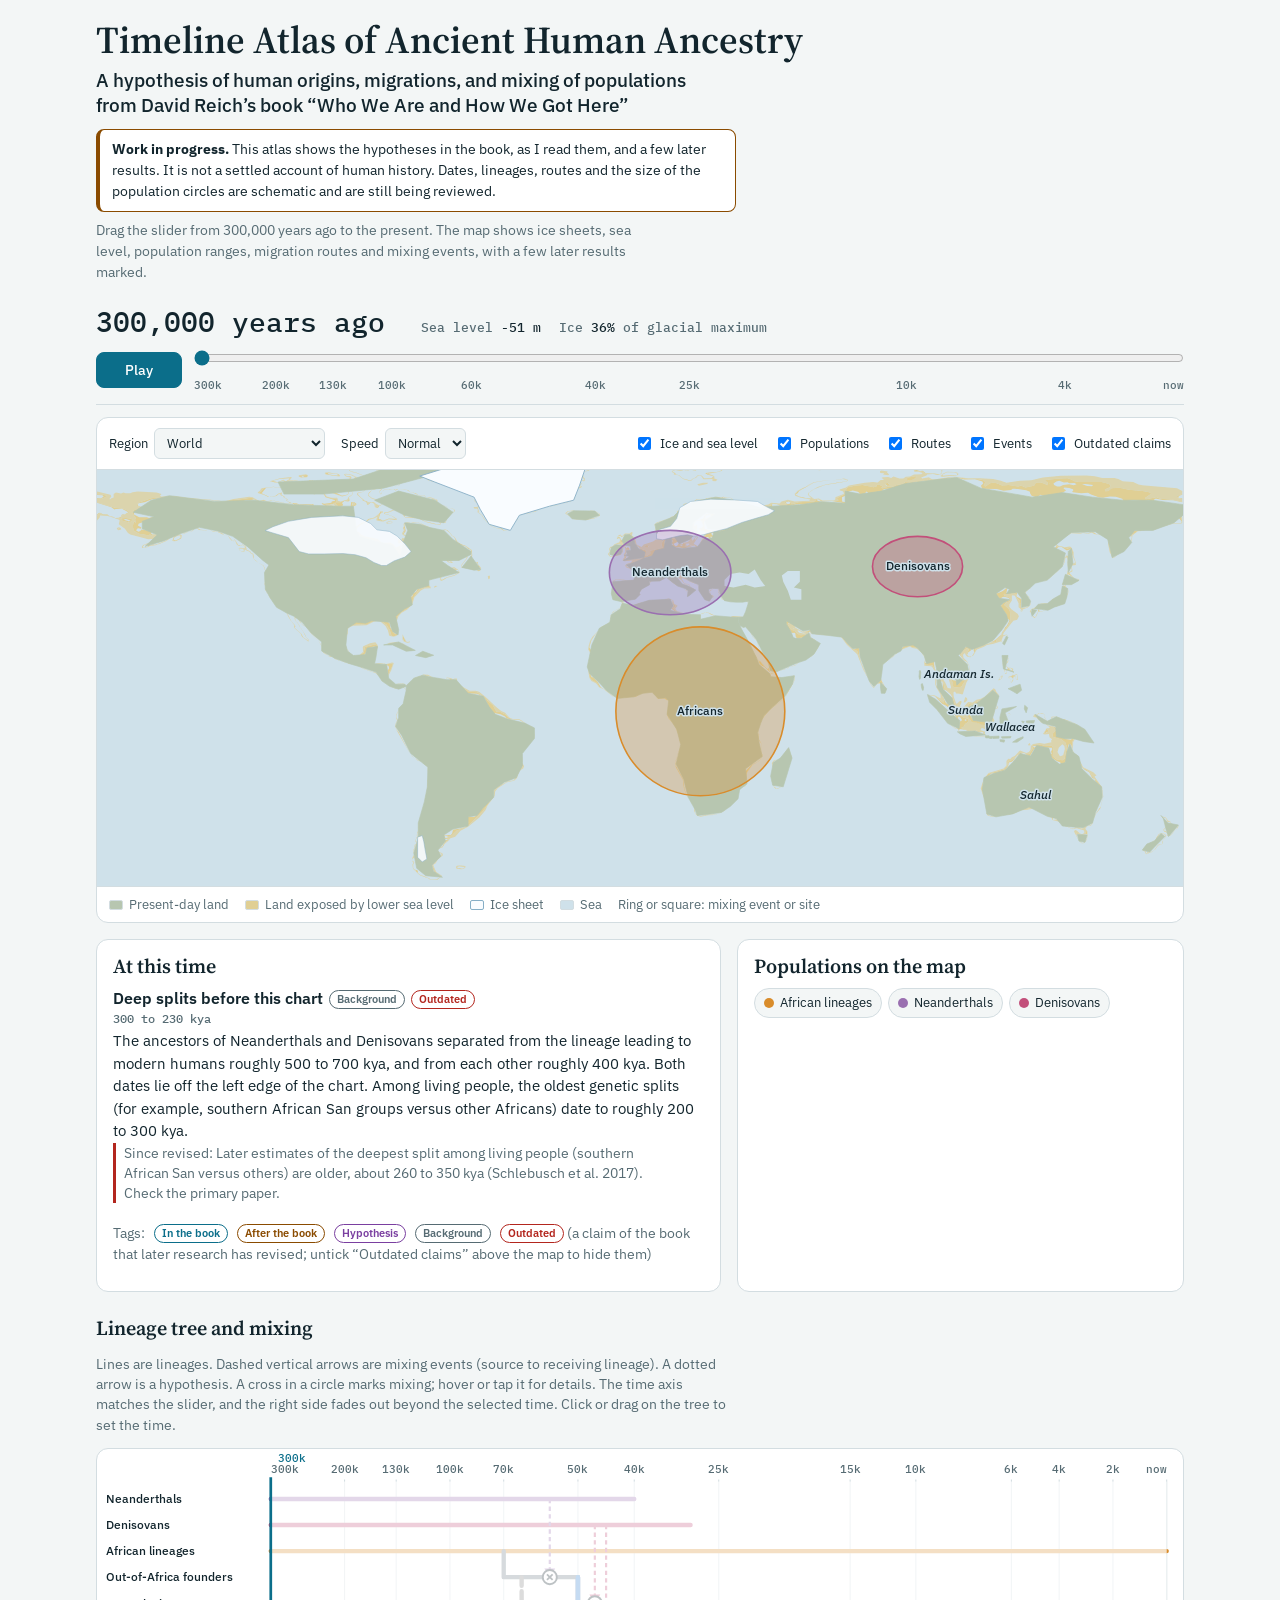
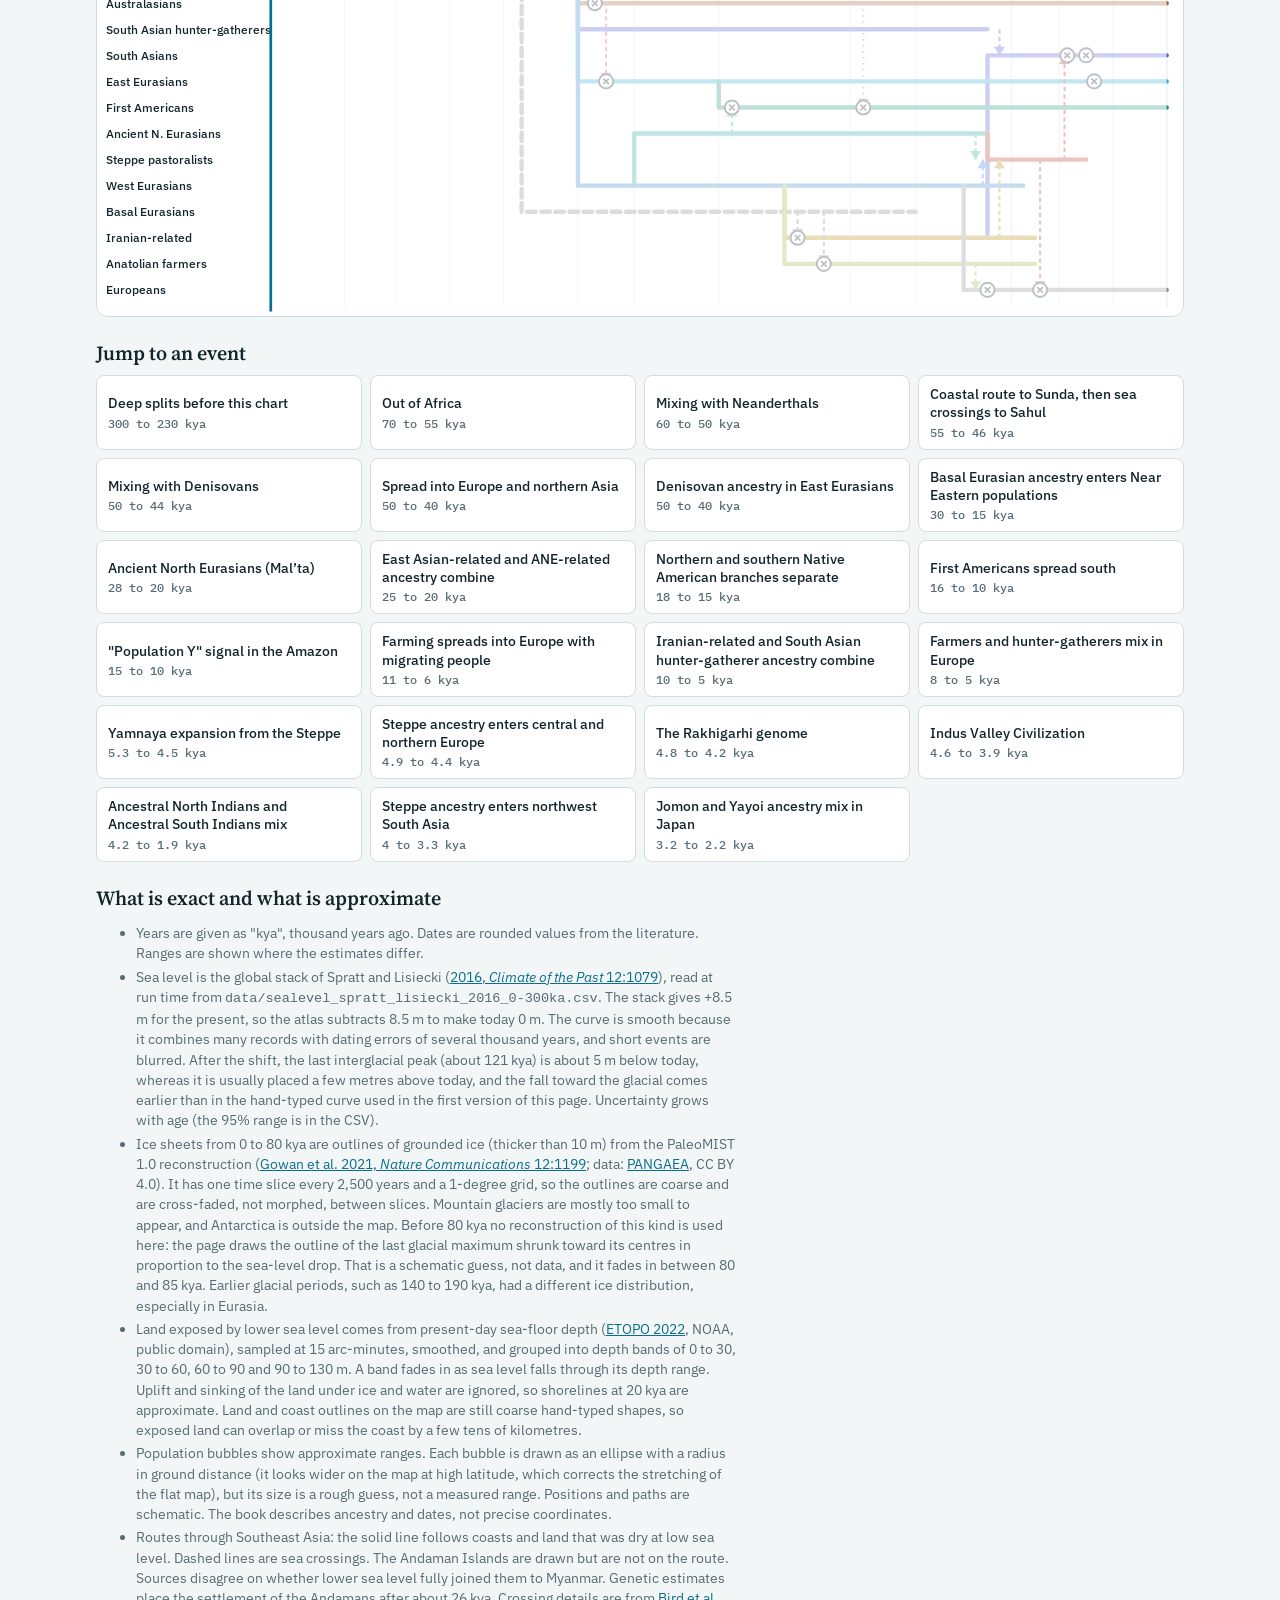
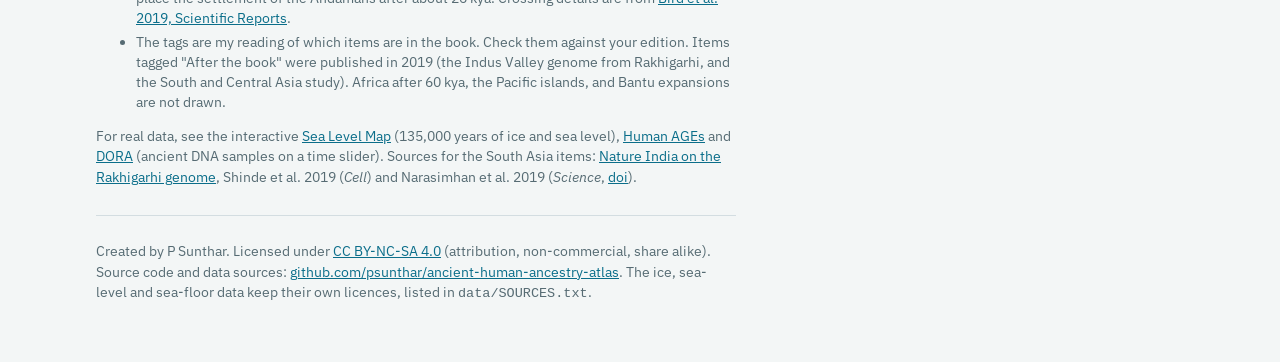
==== atlas-standalone.html @ 2d18efc3 "Add atlas-standalone.html and tools/build_standalone.py; show a notice when index.html is opened fro" ====
<!DOCTYPE html>
<!-- GENERATED FILE: edit the sources and run tools/build_standalone.py. Standalone copy of index.html; opens from disk. -->
<html lang="en">
<head>
<meta charset="utf-8">
<meta name="viewport" content="width=device-width, initial-scale=1">
<title>Timeline Atlas of Ancient Human Ancestry</title>
<meta name="description" content="Interactive timeline map of ancient human ancestry from 300,000 years ago to today: migrations, mixing with Neanderthals and Denisovans, ice sheets and sea level, and a lineage tree. Based on the hypotheses in David Reich’s book Who We Are and How We Got Here. Work in progress.">
<meta name="author" content="P Sunthar">
<meta name="robots" content="index, follow">
<link rel="canonical" href="https://psunthar.github.io/ancient-human-ancestry-atlas/">
<meta property="og:type" content="website">
<meta property="og:title" content="Timeline Atlas of Ancient Human Ancestry">
<meta property="og:description" content="Interactive timeline map of ancient human ancestry from 300,000 years ago to today: migrations, mixing with Neanderthals and Denisovans, ice sheets and sea level, and a lineage tree. Based on the hypotheses in David Reich’s book Who We Are and How We Got Here. Work in progress.">
<meta property="og:url" content="https://psunthar.github.io/ancient-human-ancestry-atlas/">
<meta name="twitter:card" content="summary">
<link rel="license" href="https://creativecommons.org/licenses/by-nc-sa/4.0/">
<script type="application/ld+json">
{"@context":"https://schema.org","@type":"WebApplication","name":"Timeline Atlas of Ancient Human Ancestry","url":"https://psunthar.github.io/ancient-human-ancestry-atlas/","description":"Interactive timeline map of ancient human ancestry from 300,000 years ago to today: migrations, mixing with Neanderthals and Denisovans, ice sheets and sea level, and a lineage tree. Based on the hypotheses in David Reich’s book Who We Are and How We Got Here. Work in progress.","applicationCategory":"EducationalApplication","operatingSystem":"Any (web browser)","inLanguage":"en","author":{"@type":"Person","name":"P Sunthar"},"license":"https://creativecommons.org/licenses/by-nc-sa/4.0/","isBasedOn":{"@type":"Book","name":"Who We Are and How We Got Here","author":{"@type":"Person","name":"David Reich"},"datePublished":"2018"},"keywords":"human evolution, ancient DNA, human migration, Neanderthal, Denisovan, population genetics, David Reich, interactive map, timeline, ice age, sea level","creativeWorkStatus":"Work in progress"}
</script>
<link rel="preconnect" href="https://fonts.googleapis.com">
<link rel="preconnect" href="https://fonts.gstatic.com" crossorigin>
<link href="https://fonts.googleapis.com/css2?family=IBM+Plex+Mono:wght@500&family=IBM+Plex+Sans:wght@400;500;600&family=Source+Serif+4:opsz,wght@8..60,600&display=swap" rel="stylesheet">
<style>
/* Layout idea: sticky time control on top, map first, then what is happening, lineage tree, event index. */
:root{
  --bg:#f3f6f6; --panel:#ffffff; --ink:#12252d; --muted:#566b73; --line:#d3dde1;
  --sea:#cfe1ea; --land:#b7c6b0; --shelf:#e0cf94; --ice:#f9fcff; --ice-line:#86aec6;
  --accent:#0b6e8a; --accent-ink:#ffffff; --marker:#12252d; --marker-fill:#ffffff;
  --tag-book:#0b6e8a; --tag-after:#8a4b00; --tag-hyp:#7a3fa0; --tag-ctx:#566b73;
  --display:"Source Serif 4",Georgia,serif; --body:"IBM Plex Sans",system-ui,sans-serif; --mono:"IBM Plex Mono",ui-monospace,monospace;
  color-scheme:light;
}
@media (prefers-color-scheme:dark){
  :root:not([data-theme="light"]){
    --bg:#0f1a1f; --panel:#16252c; --ink:#e3eef2; --muted:#9db3bb; --line:#2a3d46;
    --sea:#14303d; --land:#33503f; --shelf:#7a6c3a; --ice:#e4f0f7; --ice-line:#9cc3d8;
    --accent:#5cc3df; --accent-ink:#0f1a1f; --marker:#e3eef2; --marker-fill:#0f1a1f;
    --tag-book:#5cc3df; --tag-after:#f0b25c; --tag-hyp:#c9a0e8; --tag-ctx:#9db3bb;
    color-scheme:dark;
  }
}
:root[data-theme="dark"]{
  --bg:#0f1a1f; --panel:#16252c; --ink:#e3eef2; --muted:#9db3bb; --line:#2a3d46;
  --sea:#14303d; --land:#33503f; --shelf:#7a6c3a; --ice:#e4f0f7; --ice-line:#9cc3d8;
  --accent:#5cc3df; --accent-ink:#0f1a1f; --marker:#e3eef2; --marker-fill:#0f1a1f;
  --tag-book:#5cc3df; --tag-after:#f0b25c; --tag-hyp:#c9a0e8; --tag-ctx:#9db3bb;
  color-scheme:dark;
}
*{box-sizing:border-box}
html,body{margin:0}
body{background:var(--bg);color:var(--ink);font:400 15px/1.5 var(--body);-webkit-text-size-adjust:100%}
.wrap{max-width:1120px;margin:0 auto;padding:0 16px 48px}
header{padding:20px 0 6px}
h1{font:600 clamp(26px,5vw,38px)/1.1 var(--display);margin:0 0 6px;text-wrap:balance}
header p{margin:0;color:var(--muted);max-width:68ch}
header .sub{font:500 clamp(16px,2.6vw,19px)/1.35 var(--body);color:var(--ink);margin-bottom:8px;max-width:60ch;text-wrap:balance}
header .how{font-size:14px}
h2{font:600 20px/1.2 var(--display);margin:0 0 10px;text-wrap:balance}
.ctl{position:sticky;top:0;z-index:20;background:var(--bg);padding:10px 0 8px;border-bottom:1px solid var(--line);margin-top:8px}
.readout{display:flex;flex-wrap:wrap;align-items:baseline;gap:4px 18px;margin-bottom:6px}
.t-main{font:500 clamp(20px,4.6vw,28px)/1.1 var(--mono);font-variant-numeric:tabular-nums}
.t-sub{color:var(--muted);font-size:13px}
.stat{font:500 13px/1.2 var(--mono);color:var(--muted);font-variant-numeric:tabular-nums}
.stat b{color:var(--ink);font-weight:500}
.sliderrow{display:flex;gap:12px;align-items:center}
button{font:500 14px/1 var(--body);color:var(--ink);background:var(--panel);border:1px solid var(--line);border-radius:8px;padding:10px 14px;cursor:pointer}
button:hover{border-color:var(--accent)}
button:focus-visible,input:focus-visible,select:focus-visible{outline:2px solid var(--accent);outline-offset:2px}
button.primary{background:var(--accent);border-color:var(--accent);color:var(--accent-ink);min-width:86px}
.sliderbox{flex:1;position:relative;padding-bottom:18px}
input[type=range]{width:100%;margin:0;accent-color:var(--accent);height:28px}
.ticks{position:absolute;left:0;right:0;bottom:0;height:16px;font:500 10.5px/1 var(--mono);color:var(--muted)}
.ticks span{position:absolute;transform:translateX(-50%);white-space:nowrap}
.ticks span:first-child{transform:none}
@media (max-width:600px){.ticks span.opt{display:none}.stat{font-size:12px}.t-sub{font-size:12px}}
.ticks span:last-child{transform:translateX(-100%)}
.mapcard{margin-top:12px;background:var(--panel);border:1px solid var(--line);border-radius:12px;overflow:hidden;container-type:inline-size}
.maptools{display:flex;flex-wrap:wrap;gap:8px 16px;align-items:center;padding:10px 12px;border-bottom:1px solid var(--line);font-size:13px}
.maptools label{display:inline-flex;align-items:center;gap:6px;cursor:pointer}
.maptools select{font:inherit;color:var(--ink);background:var(--bg);border:1px solid var(--line);border-radius:6px;padding:5px 8px}
.maptools .sp{flex:1}
svg.map{display:block;width:100%;height:auto;background:var(--sea)}
.legend{display:flex;flex-wrap:wrap;gap:6px 16px;padding:8px 12px;border-top:1px solid var(--line);font-size:12.5px;color:var(--muted)}
.legend i{display:inline-block;width:14px;height:10px;border-radius:2px;margin-right:6px;vertical-align:-1px;border:1px solid var(--line)}
.lbl{font:500 var(--fs,11px) var(--body);fill:var(--ink);paint-order:stroke;stroke:var(--sea);stroke-width:var(--sw,3px);stroke-linejoin:round;pointer-events:none}
.elbl{font:600 10.5px var(--body);fill:var(--marker);paint-order:stroke;stroke:var(--sea);stroke-width:3px;stroke-linejoin:round;pointer-events:none}
@container (max-width:620px){.lbl,.elbl{display:none}}
.pulse{transform-box:fill-box;transform-origin:center;animation:pulse 1.8s ease-out infinite}
@keyframes pulse{0%{transform:scale(.6);opacity:.9}100%{transform:scale(2.6);opacity:0}}
@media (prefers-reduced-motion:reduce){.pulse{animation:none;opacity:.5}}
.grid{display:grid;grid-template-columns:1.4fr 1fr;gap:16px;margin-top:16px}
@media (max-width:820px){.grid{grid-template-columns:1fr}}
.card{background:var(--panel);border:1px solid var(--line);border-radius:12px;padding:14px 16px}
.ev{padding:10px 0;border-top:1px solid var(--line)}
.ev:first-child{border-top:0;padding-top:0}
.ev h3{font:600 15.5px/1.3 var(--body);margin:0 0 2px}
.ev .when{font:500 12px var(--mono);color:var(--muted);margin-bottom:4px}
.ev p{margin:0;max-width:70ch}
.pill{display:inline-block;font:600 11px/1 var(--body);padding:3px 7px;border-radius:99px;border:1px solid currentColor;margin-left:6px;vertical-align:1px;white-space:nowrap}
.pill.book{color:var(--tag-book)}.pill.after{color:var(--tag-after)}.pill.hyp{color:var(--tag-hyp)}.pill.ctx{color:var(--tag-ctx)}
.empty{color:var(--muted);margin:0}
.chips{display:flex;flex-wrap:wrap;gap:6px}
.chip{display:inline-flex;align-items:center;gap:6px;font-size:13px;padding:4px 9px;border:1px solid var(--line);border-radius:99px;background:var(--bg)}
.chip i{width:10px;height:10px;border-radius:50%;display:inline-block}
.treewrap{overflow-x:auto;border:1px solid var(--line);border-radius:12px;background:var(--panel)}
svg.tree{display:block;min-width:860px;width:100%;height:auto;touch-action:pan-y;cursor:crosshair}
.tl{font:500 11.5px var(--body);fill:var(--ink)}
.ta{font:500 10.5px var(--mono);fill:var(--muted)}
.jump{display:grid;grid-template-columns:repeat(auto-fill,minmax(250px,1fr));gap:8px}
.jump button{text-align:left;display:block;line-height:1.3;padding:9px 11px}
.jump small{display:block;color:var(--muted);font:500 11.5px var(--mono);margin-top:3px}
.note{color:var(--muted);font-size:13.5px;max-width:80ch}
.note li{margin:3px 0}
a{color:var(--accent)}
section{margin-top:24px}
.wip{margin:10px 0 8px;padding:9px 12px;border:1px solid var(--tag-after);border-left-width:4px;border-radius:8px;background:var(--panel);color:var(--ink);font-size:14px;max-width:80ch}
.pill.old{color:#b3261e}
@media (prefers-color-scheme:dark){:root:not([data-theme="light"]) .pill.old{color:#ff8a80}}
:root[data-theme="dark"] .pill.old{color:#ff8a80}
.oldnote{margin:4px 0 0;font-size:13.5px;color:var(--muted);border-left:3px solid #b3261e;padding-left:8px}
[hidden]{display:none!important}
</style>
</head>
<body>
<div class="wrap">
<header>
  <h1>Timeline Atlas of Ancient Human Ancestry</h1>
  <p class="sub">A hypothesis of human origins, migrations, and mixing of populations from David Reich’s book “Who We Are and How We Got Here”</p>
  <p class="wip" role="note"><strong>Work in progress.</strong> This atlas shows the hypotheses in the book, as I read them, and a few later results. It is not a settled account of human history. Dates, lineages, routes and the size of the population circles are schematic and are still being reviewed.</p>
  <p class="how">Drag the slider from 300,000 years ago to the present. The map shows ice sheets, sea level, population ranges, migration routes and mixing events, with a few later results marked.</p>
</header>

<div class="ctl">
  <div class="readout">
    <span class="t-main" id="tMain">300,000 years ago</span>
    <span class="t-sub" id="tSub"></span>
    <span class="stat">Sea level <b id="sSea">0 m</b></span>
    <span class="stat">Ice <b id="sIce">0%</b> of glacial maximum</span>
  </div>
  <div class="sliderrow">
    <button class="primary" id="play" type="button">Play</button>
    <div class="sliderbox">
      <input type="range" id="slider" min="0" max="1000" step="1" value="0" aria-label="Time, from 300,000 years ago to present">
      <div class="ticks" id="ticks" aria-hidden="true"></div>
    </div>
  </div>
</div>

<div class="mapcard">
  <div class="maptools">
    <label>Region
      <select id="region">
        <option value="world">World</option>
        <option value="old">Africa and Eurasia</option>
        <option value="india-aus">India to Australia</option>
        <option value="sasia">South Asia and Iran</option>
        <option value="eurasia-e">East Asia and Australia</option>
        <option value="amer">Americas</option>
      </select>
    </label>
    <label>Speed
      <select id="speed"><option value="0.5">Slow</option><option value="1" selected>Normal</option><option value="2">Fast</option></select>
    </label>
    <span class="sp"></span>
    <label><input type="checkbox" id="lIce" checked> Ice and sea level</label>
    <label><input type="checkbox" id="lPop" checked> Populations</label>
    <label><input type="checkbox" id="lRoute" checked> Routes</label>
    <label><input type="checkbox" id="lMix" checked> Events</label>
    <label title="Claims of the book that later research has revised"><input type="checkbox" id="lOld" checked> Outdated claims</label>
  </div>
  <svg class="map" id="map" viewBox="0 0 1000 383" role="img" aria-label="World map with ice sheets, exposed land, population ranges and migration routes at the selected time"></svg>
  <div class="legend">
    <span><i style="background:var(--land)"></i>Present-day land</span>
    <span><i style="background:var(--shelf)"></i>Land exposed by lower sea level</span>
    <span><i style="background:var(--ice);border-color:var(--ice-line)"></i>Ice sheet</span>
    <span><i style="background:var(--sea)"></i>Sea</span>
    <span>Ring or square: mixing event or site</span>
  </div>
</div>

<div class="grid">
  <div class="card">
    <h2>At this time</h2>
    <div id="events"></div>
    <p class="note" style="margin-top:10px">Tags: <span class="pill book">In the book</span> <span class="pill after">After the book</span> <span class="pill hyp">Hypothesis</span> <span class="pill ctx">Background</span> <span class="pill old">Outdated</span> (a claim of the book that later research has revised; untick “Outdated claims” above the map to hide them)</p>
  </div>
  <div class="card">
    <h2>Populations on the map</h2>
    <div class="chips" id="chips"></div>
  </div>
</div>

<section>
  <h2>Lineage tree and mixing</h2>
  <p class="note">Lines are lineages. Dashed vertical arrows are mixing events (source to receiving lineage). A dotted arrow is a hypothesis. A cross in a circle marks mixing; hover or tap it for details. The time axis matches the slider, and the right side fades out beyond the selected time. Click or drag on the tree to set the time.</p>
  <div class="treewrap"><svg class="tree" id="tree" viewBox="0 0 1000 430" role="img" aria-label="Lineage tree with mixing events"></svg></div>
</section>

<section>
  <h2>Jump to an event</h2>
  <div class="jump" id="jump"></div>
</section>

<section>
  <h2>What is exact and what is approximate</h2>
  <ul class="note">
    <li>Years are given as "kya", thousand years ago. Dates are rounded values from the literature. Ranges are shown where the estimates differ.</li>
    <li>Sea level is the global stack of Spratt and Lisiecki (<a href="https://doi.org/10.5194/cp-12-1079-2016" target="_blank" rel="noopener noreferrer">2016, <em>Climate of the Past</em> 12:1079</a>), read at run time from <code>data/sealevel_spratt_lisiecki_2016_0-300ka.csv</code>. The stack gives +8.5 m for the present, so the atlas subtracts 8.5 m to make today 0 m. The curve is smooth because it combines many records with dating errors of several thousand years, and short events are blurred. After the shift, the last interglacial peak (about 121 kya) is about 5 m below today, whereas it is usually placed a few metres above today, and the fall toward the glacial comes earlier than in the hand-typed curve used in the first version of this page. Uncertainty grows with age (the 95% range is in the CSV).</li>
    <li>Ice sheets from 0 to 80 kya are outlines of grounded ice (thicker than 10 m) from the PaleoMIST 1.0 reconstruction (<a href="https://doi.org/10.1038/s41467-021-21469-w" target="_blank" rel="noopener noreferrer">Gowan et al. 2021, <em>Nature Communications</em> 12:1199</a>; data: <a href="https://doi.org/10.1594/PANGAEA.905800" target="_blank" rel="noopener noreferrer">PANGAEA</a>, CC BY 4.0). It has one time slice every 2,500 years and a 1-degree grid, so the outlines are coarse and are cross-faded, not morphed, between slices. Mountain glaciers are mostly too small to appear, and Antarctica is outside the map. Before 80 kya no reconstruction of this kind is used here: the page draws the outline of the last glacial maximum shrunk toward its centres in proportion to the sea-level drop. That is a schematic guess, not data, and it fades in between 80 and 85 kya. Earlier glacial periods, such as 140 to 190 kya, had a different ice distribution, especially in Eurasia.</li>
    <li>Land exposed by lower sea level comes from present-day sea-floor depth (<a href="https://doi.org/10.25921/fd45-gt74" target="_blank" rel="noopener noreferrer">ETOPO 2022</a>, NOAA, public domain), sampled at 15 arc-minutes, smoothed, and grouped into depth bands of 0 to 30, 30 to 60, 60 to 90 and 90 to 130 m. A band fades in as sea level falls through its depth range. Uplift and sinking of the land under ice and water are ignored, so shorelines at 20 kya are approximate. Land and coast outlines on the map are still coarse hand-typed shapes, so exposed land can overlap or miss the coast by a few tens of kilometres.</li>
    <li>Population bubbles show approximate ranges. Each bubble is drawn as an ellipse with a radius in ground distance (it looks wider on the map at high latitude, which corrects the stretching of the flat map), but its size is a rough guess, not a measured range. Positions and paths are schematic. The book describes ancestry and dates, not precise coordinates.</li>
    <li>Routes through Southeast Asia: the solid line follows coasts and land that was dry at low sea level. Dashed lines are sea crossings. The Andaman Islands are drawn but are not on the route. Sources disagree on whether lower sea level fully joined them to Myanmar. Genetic estimates place the settlement of the Andamans after about 26 kya. Crossing details are from <a href="https://www.nature.com/articles/s41598-019-42946-9" target="_blank" rel="noopener noreferrer">Bird et al. 2019, Scientific Reports</a>.</li>
    <li>The tags are my reading of which items are in the book. Check them against your edition. Items tagged "After the book" were published in 2019 (the Indus Valley genome from Rakhigarhi, and the South and Central Asia study). Africa after 60 kya, the Pacific islands, and Bantu expansions are not drawn.</li>
  </ul>
  <p class="note">For real data, see the interactive <a href="https://googlemapsmania.blogspot.com/2023/11/135000-years-of-changing-sea-levels.html" target="_blank" rel="noopener noreferrer">Sea Level Map</a> (135,000 years of ice and sea level), <a href="https://archeogenomics.eu/" target="_blank" rel="noopener noreferrer">Human AGEs</a> and <a href="https://pmc.ncbi.nlm.nih.gov/articles/PMC11223807" target="_blank" rel="noopener noreferrer">DORA</a> (ancient DNA samples on a time slider). Sources for the South Asia items: <a href="https://www.nature.com/articles/nindia.2019.121" target="_blank" rel="noopener noreferrer">Nature India on the Rakhigarhi genome</a>, Shinde et al. 2019 (<em>Cell</em>) and Narasimhan et al. 2019 (<em>Science</em>, <a href="https://doi.org/10.1126/science.aat7487" target="_blank" rel="noopener noreferrer">doi</a>).</p>
</section>
<footer class="note" style="margin-top:28px;padding-top:12px;border-top:1px solid var(--line)">
  <p>Created by P Sunthar. Licensed under <a href="https://creativecommons.org/licenses/by-nc-sa/4.0/" target="_blank" rel="noopener noreferrer">CC BY-NC-SA 4.0</a> (attribution, non-commercial, share alike). Source code and data sources: <a href="https://github.com/psunthar/ancient-human-ancestry-atlas" target="_blank" rel="noopener noreferrer">github.com/psunthar/ancient-human-ancestry-atlas</a>. The ice, sea-level and sea-floor data keep their own licences, listed in <code>data/SOURCES.txt</code>.</p>
</footer>
</div>

<script type="module">
/* data files embedded by tools/build_standalone.py; fetch() is answered from them */
const __EMBEDDED = {"data/ice_paleomist_1.0.geojson": "{\"type\":\"FeatureCollection\",\"properties\":{\"source\":\"PaleoMIST 1.0 (Gowan et al. 2021), grounded ice thickness >= 10 m\"},\"features\":[{\"type\":\"Feature\",\"properties\":{\"age_ka\":0.0},\"geometry\":{\"type\":\"MultiPolygon\",\"coordinates\":[[[[-70.0,-54.6],[-69.0,-54.3],[-68.3,-55.0],[-69.5,-55.4],[-70.3,-55.0],[-70.0,-54.6]]],[[[-73.0,-53.0],[-74.8,-50.0],[-74.7,-48.5],[-73.9,-48.0],[-74.8,-47.0],[-74.5,-46.3],[-73.0,-45.1],[-72.2,-45.5],[-72.2,-48.0],[-71.7,-49.0],[-72.3,-52.5],[-73.0,-53.0]]],[[[-117.4,51.5],[-117.0,51.9],[-116.4,51.5],[-116.5,51.0],[-117.0,50.7],[-117.4,51.5]]],[[[-126.0,51.2],[-126.8,52.5],[-126.6,53.0],[-125.5,53.2],[-125.1,52.0],[-126.0,51.2]]],[[[-120.7,53.5],[-120.0,54.2],[-119.2,53.5],[-119.5,52.8],[-120.0,52.7],[-120.7,53.5]]],[[[-130.9,56.5],[-130.5,57.2],[-129.5,57.3],[-129.1,56.0],[-129.5,55.6],[-130.5,55.6],[-130.9,56.5]]],[[[-132.5,56.6],[-133.0,57.5],[-134.4,58.5],[-137.0,58.4],[-138.5,58.9],[-139.0,59.5],[-141.5,59.6],[-142.0,60.6],[-144.3,62.0],[-144.5,62.5],[-143.5,63.2],[-142.5,63.2],[-141.5,62.4],[-138.5,62.2],[-137.0,60.4],[-133.5,60.4],[-132.9,59.5],[-131.5,58.9],[-131.1,58.0],[-131.1,57.0],[-131.5,56.5],[-132.5,56.6]]],[[[-44.0,60.3],[-45.5,60.9],[-47.5,60.6],[-49.7,62.5],[-51.0,65.6],[-52.5,66.0],[-52.8,66.5],[-52.4,67.0],[-50.9,67.5],[-51.0,69.9],[-52.0,71.3],[-55.5,72.7],[-57.0,74.2],[-59.9,75.5],[-63.0,76.1],[-68.0,75.7],[-70.8,77.5],[-72.5,77.7],[-73.3,78.5],[-72.5,79.4],[-67.8,79.5],[-67.5,80.0],[-65.6,80.5],[-63.0,82.2],[-45.6,82.5],[-44.5,83.2],[-42.5,83.4],[-36.5,83.4],[-34.5,82.5],[-27.5,82.4],[-26.2,81.5],[-23.5,81.4],[-22.2,80.5],[-20.0,80.4],[-19.1,80.0],[-18.8,79.5],[-20.0,78.5],[-22.0,74.1],[-26.5,73.5],[-27.1,73.0],[-27.3,72.5],[-26.0,71.5],[-23.6,71.0],[-23.2,70.5],[-23.5,70.0],[-26.5,68.8],[-31.0,68.0],[-33.5,66.6],[-37.0,66.0],[-38.5,65.2],[-39.6,65.0],[-41.5,63.1],[-41.6,62.0],[-43.0,60.6],[-44.0,60.3]]],[[[-151.0,62.8],[-151.8,63.5],[-151.0,64.0],[-150.2,63.5],[-151.0,62.8]]],[[[-64.9,66.5],[-67.0,66.6],[-67.8,67.5],[-66.5,68.4],[-64.5,68.3],[-62.1,66.5],[-62.5,65.8],[-63.5,65.6],[-64.5,65.9],[-64.9,66.5]]],[[[-74.5,69.5],[-75.3,70.5],[-74.5,71.4],[-72.0,71.4],[-71.1,70.5],[-71.5,69.8],[-72.5,69.4],[-74.5,69.5]]],[[[-77.5,71.7],[-80.2,73.5],[-79.5,74.3],[-76.5,74.2],[-74.7,72.5],[-76.0,71.6],[-77.5,71.7]]],[[[56.3,74.0],[55.9,75.5],[56.5,76.2],[59.1,76.5],[60.0,77.2],[66.5,77.4],[67.5,77.8],[68.3,77.5],[67.3,76.0],[66.5,75.6],[62.2,75.5],[57.5,73.7],[56.3,74.0]]],[[[-81.5,74.3],[-87.1,75.0],[-87.5,75.5],[-86.1,76.5],[-87.5,76.7],[-88.0,77.5],[-87.9,78.0],[-87.0,78.4],[-83.0,78.5],[-82.9,79.0],[-82.0,79.5],[-82.6,80.5],[-85.6,81.5],[-91.0,81.9],[-91.9,82.5],[-90.5,83.2],[-82.0,83.5],[-80.0,84.0],[-78.3,83.5],[-69.5,83.4],[-68.4,83.0],[-67.1,81.5],[-68.0,80.8],[-70.5,80.5],[-71.5,79.7],[-74.4,79.0],[-75.0,77.8],[-78.6,76.5],[-78.9,76.0],[-78.7,75.5],[-79.5,74.6],[-81.5,74.3]],[[-84.1,76.5],[-82.5,76.5],[-81.7,76.5],[-84.1,76.5]]],[[[14.5,77.1],[14.0,78.0],[11.2,79.0],[11.2,80.0],[12.0,80.4],[16.1,80.5],[20.5,81.4],[27.5,81.3],[28.8,80.5],[28.0,79.7],[25.0,79.5],[24.6,79.0],[25.0,78.5],[24.4,78.0],[23.0,77.9],[21.5,78.6],[20.5,78.6],[18.0,76.6],[15.5,76.6],[14.5,77.1]],[[22.5,79.1],[23.5,79.5],[22.2,79.5],[22.5,79.1]]],[[[-93.0,79.4],[-94.5,79.6],[-95.4,80.5],[-94.0,81.4],[-89.0,81.4],[-88.1,81.0],[-87.6,79.5],[-88.5,78.7],[-90.0,78.5],[-92.0,78.7],[-93.0,79.4]]],[[[31.6,80.5],[33.0,80.8],[33.7,80.5],[32.5,80.1],[31.6,80.5]]],[[[-18.0,80.6],[-19.2,81.5],[-18.5,82.2],[-17.0,82.4],[-13.0,82.4],[-11.3,81.5],[-12.0,80.9],[-14.0,80.5],[-18.0,80.6]]],[[[57.5,80.8],[55.3,81.5],[57.0,81.9],[58.8,81.5],[57.5,80.8]]]]}},{\"type\":\"Feature\",\"properties\":{\"age_ka\":2.5},\"geometry\":{\"type\":\"MultiPolygon\",\"coordinates\":[[[[-70.0,-54.6],[-69.0,-54.3],[-68.3,-55.0],[-69.5,-55.4],[-70.2,-55.0],[-70.0,-54.6]]],[[[-73.0,-53.0],[-74.8,-50.0],[-74.7,-48.5],[-73.9,-48.0],[-74.8,-47.0],[-74.5,-46.3],[-73.0,-45.1],[-72.2,-45.5],[-72.2,-48.0],[-71.7,-49.0],[-72.5,-52.8],[-73.0,-53.0]]],[[[-44.0,60.3],[-45.5,60.9],[-47.5,60.6],[-49.9,63.0],[-50.0,64.2],[-50.8,66.0],[-50.9,70.5],[-51.9,71.5],[-55.0,72.6],[-57.0,74.3],[-59.0,75.2],[-63.0,76.1],[-68.0,75.7],[-70.8,77.5],[-72.5,77.7],[-73.3,78.5],[-72.5,79.4],[-67.8,79.5],[-67.5,80.0],[-65.6,80.5],[-63.0,82.2],[-45.6,82.5],[-44.5,83.3],[-42.5,83.4],[-36.5,83.4],[-34.6,82.5],[-27.5,82.4],[-26.2,81.5],[-23.5,81.4],[-22.2,80.5],[-20.0,80.4],[-19.1,80.0],[-18.8,79.5],[-20.0,78.5],[-22.0,74.1],[-26.5,73.5],[-27.2,73.0],[-27.4,72.5],[-26.0,71.5],[-23.6,71.0],[-23.2,70.5],[-23.5,70.0],[-26.5,68.8],[-31.0,68.0],[-33.5,66.6],[-37.0,66.0],[-38.5,65.2],[-39.6,65.0],[-41.5,63.1],[-41.6,62.0],[-43.0,60.6],[-44.0,60.3]]],[[[-65.0,66.5],[-67.0,66.6],[-67.8,67.5],[-66.5,68.4],[-64.5,68.3],[-62.1,66.5],[-62.5,65.9],[-63.5,65.6],[-64.5,65.9],[-65.0,66.5]]],[[[-72.5,68.6],[-75.5,69.8],[-75.8,70.5],[-75.5,71.4],[-71.5,71.4],[-69.8,70.0],[-69.6,69.5],[-70.0,68.7],[-71.0,68.4],[-72.5,68.6]]],[[[-77.5,71.7],[-80.2,73.5],[-79.5,74.3],[-76.5,74.2],[-74.7,72.5],[-75.5,71.5],[-77.5,71.7]]],[[[56.3,74.0],[55.9,75.5],[56.5,76.2],[59.1,76.5],[60.0,77.2],[66.5,77.4],[67.5,77.8],[68.3,77.5],[67.3,76.0],[66.5,75.6],[62.2,75.5],[57.5,73.7],[56.3,74.0]]],[[[-81.5,74.3],[-87.2,75.0],[-87.5,75.6],[-86.1,76.5],[-87.5,76.7],[-88.0,77.5],[-87.8,78.0],[-87.0,78.4],[-83.0,78.5],[-82.9,79.0],[-82.0,79.5],[-82.6,80.5],[-85.6,81.5],[-91.0,81.8],[-91.9,82.5],[-90.5,83.2],[-82.0,83.5],[-80.0,84.0],[-78.3,83.5],[-69.5,83.4],[-68.4,83.0],[-67.1,81.5],[-68.0,80.8],[-70.5,80.5],[-71.5,79.7],[-74.4,79.0],[-75.0,77.8],[-78.6,76.5],[-78.9,76.0],[-78.7,75.5],[-79.5,74.6],[-81.5,74.3]],[[-84.0,76.5],[-82.5,76.5],[-81.6,76.5],[-84.0,76.5]]],[[[14.5,77.1],[14.0,78.0],[11.2,79.0],[11.2,80.0],[12.0,80.4],[16.1,80.5],[20.5,81.4],[27.5,81.3],[28.8,80.5],[28.0,79.7],[25.0,79.5],[24.6,79.0],[24.9,78.5],[24.3,78.0],[23.0,77.9],[21.5,78.6],[20.5,78.6],[18.0,76.6],[15.5,76.6],[14.5,77.1]],[[22.5,79.1],[23.5,79.5],[22.2,79.5],[22.5,79.1]]],[[[-93.0,79.4],[-94.5,79.6],[-95.4,80.5],[-94.0,81.4],[-89.0,81.4],[-88.1,81.0],[-87.6,79.5],[-88.5,78.7],[-90.0,78.5],[-92.0,78.7],[-93.0,79.4]]],[[[31.6,80.5],[33.0,80.8],[33.7,80.5],[32.5,80.1],[31.6,80.5]]],[[[-18.0,80.6],[-19.2,81.5],[-18.5,82.2],[-17.0,82.4],[-13.0,82.4],[-11.3,81.5],[-12.5,80.7],[-14.0,80.5],[-18.0,80.6]]],[[[57.5,80.7],[55.2,81.5],[57.0,82.0],[59.0,81.5],[57.5,80.7]]]]}},{\"type\":\"Feature\",\"properties\":{\"age_ka\":5.0},\"geometry\":{\"type\":\"MultiPolygon\",\"coordinates\":[[[[-70.0,-54.6],[-69.0,-54.3],[-68.3,-55.0],[-69.5,-55.4],[-70.2,-55.0],[-70.0,-54.6]]],[[[-73.0,-53.0],[-74.8,-50.0],[-74.7,-48.5],[-73.9,-48.0],[-74.8,-47.0],[-74.5,-46.3],[-73.0,-45.1],[-72.2,-45.5],[-72.2,-48.0],[-71.7,-49.0],[-72.5,-52.8],[-73.0,-53.0]]],[[[-117.4,51.5],[-117.0,51.9],[-116.4,51.5],[-116.5,51.0],[-117.0,50.7],[-117.4,51.5]]],[[[-126.0,51.3],[-126.8,52.5],[-126.6,53.0],[-125.5,53.2],[-125.1,52.0],[-126.0,51.3]]],[[[-120.0,52.7],[-120.7,53.5],[-120.0,54.1],[-119.2,53.5],[-119.5,52.8],[-120.0,52.7]]],[[[-130.9,56.5],[-130.5,57.3],[-129.5,57.3],[-129.1,57.0],[-129.1,56.0],[-129.5,55.6],[-130.5,55.6],[-130.9,56.5]]],[[[-132.5,56.6],[-133.0,57.5],[-134.4,58.5],[-137.0,58.4],[-138.5,58.9],[-139.0,59.5],[-141.5,59.6],[-142.0,60.6],[-144.0,61.8],[-144.5,62.5],[-143.5,63.2],[-142.5,63.2],[-141.5,62.4],[-138.5,62.2],[-137.0,60.4],[-133.5,60.4],[-132.9,59.5],[-131.5,58.9],[-131.1,58.0],[-131.1,57.0],[-131.5,56.5],[-132.5,56.6]]],[[[-44.0,60.3],[-45.5,60.9],[-47.5,60.6],[-49.8,63.0],[-50.0,70.5],[-50.9,71.5],[-54.5,72.8],[-58.0,75.0],[-62.5,76.1],[-66.0,76.1],[-68.0,75.7],[-70.8,77.5],[-72.5,77.7],[-73.3,78.5],[-72.5,79.4],[-67.8,79.5],[-67.5,80.0],[-65.6,80.5],[-63.0,82.2],[-45.6,82.5],[-44.5,83.3],[-42.5,83.4],[-36.5,83.4],[-34.5,82.5],[-27.5,82.4],[-26.2,81.5],[-23.5,81.4],[-22.2,80.5],[-20.0,80.4],[-19.1,80.0],[-18.8,79.5],[-20.0,78.5],[-22.0,74.1],[-26.5,73.5],[-27.4,72.5],[-26.0,71.5],[-24.0,71.3],[-23.2,70.5],[-23.5,70.0],[-26.5,68.8],[-31.0,68.0],[-33.5,66.6],[-37.0,66.0],[-38.5,65.2],[-39.6,65.0],[-41.5,63.1],[-41.6,62.0],[-43.0,60.6],[-44.0,60.3]]],[[[-151.0,62.9],[-151.7,63.5],[-151.0,64.0],[-150.2,63.5],[-151.0,62.9]]],[[[-65.0,66.5],[-67.0,66.6],[-67.8,67.5],[-66.5,68.4],[-64.5,68.3],[-62.1,66.5],[-62.5,65.9],[-63.5,65.6],[-64.5,65.9],[-65.0,66.5]]],[[[-69.0,67.7],[-73.5,68.7],[-77.5,70.7],[-78.7,72.5],[-79.5,72.7],[-80.2,73.5],[-79.5,74.3],[-76.5,74.2],[-73.3,71.5],[-71.0,71.3],[-70.5,70.5],[-69.0,70.0],[-68.2,68.5],[-69.0,67.7]]],[[[56.3,74.0],[55.9,75.5],[56.5,76.2],[59.1,76.5],[60.0,77.2],[66.5,77.4],[67.5,77.8],[68.3,77.5],[67.3,76.0],[66.5,75.6],[62.2,75.5],[57.5,73.7],[56.3,74.0]]],[[[-81.5,74.3],[-87.2,75.0],[-87.5,75.6],[-86.1,76.5],[-87.5,76.7],[-88.0,77.5],[-87.9,78.0],[-87.0,78.4],[-83.0,78.5],[-82.9,79.0],[-82.0,79.5],[-82.6,80.5],[-85.6,81.5],[-91.0,81.9],[-91.9,82.5],[-90.5,83.2],[-81.6,83.5],[-80.0,84.0],[-78.3,83.5],[-69.5,83.4],[-68.4,83.0],[-67.1,81.5],[-68.0,80.8],[-70.5,80.5],[-71.5,79.7],[-74.4,79.0],[-75.0,77.8],[-78.6,76.5],[-78.9,76.0],[-78.7,75.5],[-79.5,74.6],[-81.5,74.3]],[[-84.1,76.5],[-82.5,76.5],[-81.6,76.5],[-84.1,76.5]]],[[[14.5,77.1],[14.0,78.0],[11.2,79.0],[11.1,80.0],[12.0,80.4],[16.1,80.5],[20.5,81.4],[27.5,81.3],[28.8,80.5],[28.0,79.7],[25.0,79.5],[24.7,79.0],[25.0,78.5],[24.4,78.0],[23.0,77.9],[21.5,78.6],[20.5,78.6],[18.0,76.6],[15.5,76.6],[14.5,77.1]],[[22.5,79.1],[23.5,79.5],[22.2,79.5],[22.5,79.1]]],[[[-93.0,79.4],[-94.5,79.6],[-95.4,80.5],[-94.0,81.4],[-89.0,81.4],[-88.1,81.0],[-87.6,79.5],[-88.5,78.7],[-90.0,78.5],[-92.0,78.7],[-93.0,79.4]]],[[[31.6,80.5],[33.0,80.8],[33.7,80.5],[32.5,80.1],[31.6,80.5]]],[[[-18.0,80.6],[-19.2,81.5],[-18.5,82.2],[-17.0,82.4],[-13.0,82.4],[-11.3,81.5],[-12.5,80.7],[-14.5,80.5],[-18.0,80.6]]],[[[57.5,80.7],[55.1,81.5],[56.5,81.9],[58.9,81.5],[57.5,80.7]]]]}},{\"type\":\"Feature\",\"properties\":{\"age_ka\":7.5},\"geometry\":{\"type\":\"MultiPolygon\",\"coordinates\":[[[[-70.0,-54.6],[-69.0,-54.3],[-68.3,-55.0],[-69.5,-55.4],[-70.2,-55.0],[-70.0,-54.6]]],[[[-73.0,-53.0],[-74.8,-50.0],[-74.7,-48.5],[-73.9,-48.0],[-74.8,-47.0],[-74.5,-46.3],[-73.0,-45.1],[-72.2,-45.5],[-72.2,-48.0],[-71.7,-49.0],[-72.3,-52.5],[-73.0,-53.0]]],[[[-117.4,51.5],[-117.0,51.9],[-116.4,51.5],[-116.5,51.0],[-117.0,50.7],[-117.4,51.5]]],[[[-126.0,51.2],[-126.8,52.5],[-126.6,53.0],[-125.5,53.2],[-125.1,52.0],[-126.0,51.2]]],[[[-74.0,52.6],[-75.7,54.0],[-76.0,56.7],[-76.9,58.0],[-76.9,61.0],[-75.0,62.4],[-71.5,62.4],[-69.6,61.0],[-68.6,59.5],[-66.0,59.3],[-61.8,54.5],[-63.5,52.5],[-64.5,52.2],[-72.5,52.1],[-74.0,52.6]]],[[[-120.7,53.5],[-120.0,54.1],[-119.2,53.5],[-119.3,53.0],[-120.0,52.7],[-120.7,53.5]]],[[[-130.9,56.5],[-130.5,57.3],[-129.5,57.3],[-129.1,57.0],[-129.1,56.0],[-129.5,55.6],[-130.5,55.6],[-130.9,56.5]]],[[[-133.0,57.5],[-134.4,58.5],[-138.0,58.6],[-139.0,59.5],[-141.5,59.6],[-142.0,60.7],[-144.0,61.8],[-144.5,62.5],[-143.5,63.2],[-142.5,63.2],[-141.5,62.4],[-138.5,62.1],[-137.0,60.4],[-133.5,60.4],[-132.9,59.5],[-131.5,58.9],[-131.1,57.0],[-131.5,56.6],[-132.5,56.6],[-133.0,57.5]]],[[[-100.5,59.7],[-103.5,60.5],[-104.8,62.5],[-103.9,65.0],[-102.5,66.0],[-98.9,66.5],[-97.5,67.4],[-95.0,67.5],[-94.0,68.3],[-86.0,68.5],[-85.5,69.4],[-84.9,69.5],[-85.7,70.5],[-84.5,72.1],[-82.2,72.5],[-81.5,73.2],[-80.2,73.5],[-79.0,74.3],[-76.5,74.2],[-75.0,72.5],[-73.5,72.3],[-72.8,71.5],[-71.0,71.4],[-70.1,70.5],[-69.0,70.2],[-68.6,69.5],[-67.5,69.1],[-67.1,68.5],[-64.5,68.3],[-62.1,66.5],[-62.5,65.9],[-63.5,65.6],[-64.5,65.9],[-64.9,66.5],[-66.5,66.5],[-68.0,63.9],[-70.0,63.2],[-71.5,63.6],[-72.0,64.1],[-77.5,64.4],[-80.0,65.2],[-81.5,65.0],[-83.0,64.2],[-88.0,64.5],[-89.5,63.7],[-92.6,63.0],[-97.5,60.2],[-100.5,59.7]]],[[[-44.0,60.3],[-45.5,60.9],[-47.5,60.6],[-49.7,62.5],[-51.0,65.6],[-52.5,66.0],[-52.8,66.5],[-52.4,67.0],[-50.9,67.5],[-51.0,69.9],[-52.0,71.3],[-55.5,72.7],[-57.0,74.2],[-59.9,75.5],[-63.0,76.1],[-68.0,75.7],[-70.8,77.5],[-72.5,77.7],[-73.3,78.5],[-72.5,79.4],[-67.8,79.5],[-67.5,80.0],[-65.7,80.5],[-63.0,82.2],[-45.6,82.5],[-44.5,83.2],[-42.5,83.4],[-36.5,83.4],[-34.6,82.5],[-27.5,82.4],[-26.2,81.5],[-23.5,81.4],[-22.2,80.5],[-20.0,80.4],[-19.1,80.0],[-18.8,79.5],[-20.0,78.5],[-22.0,74.1],[-26.5,73.5],[-27.1,73.0],[-27.3,72.5],[-26.0,71.5],[-23.6,71.0],[-23.2,70.5],[-23.5,70.0],[-26.5,68.8],[-31.0,68.0],[-33.5,66.6],[-37.0,66.0],[-38.5,65.2],[-39.6,65.0],[-41.5,63.1],[-41.6,62.0],[-43.0,60.6],[-44.0,60.3]]],[[[-151.9,63.5],[-151.0,64.1],[-150.1,63.5],[-151.0,62.7],[-151.9,63.5]]],[[[-18.5,64.4],[-18.3,65.0],[-17.0,65.4],[-16.0,65.2],[-15.6,64.5],[-16.0,63.8],[-17.0,63.6],[-18.0,63.7],[-18.5,64.4]]],[[[56.3,74.0],[55.9,75.5],[56.5,76.2],[59.1,76.5],[60.0,77.2],[66.5,77.4],[67.5,77.8],[68.2,77.5],[67.3,76.0],[66.5,75.6],[62.2,75.5],[57.5,73.7],[56.3,74.0]]],[[[-82.0,74.3],[-87.1,75.0],[-87.5,75.5],[-86.1,76.5],[-87.5,76.7],[-88.0,77.5],[-87.8,78.0],[-87.0,78.4],[-83.0,78.5],[-82.9,79.0],[-82.0,79.5],[-82.6,80.5],[-85.6,81.5],[-91.0,81.9],[-91.9,82.5],[-90.5,83.2],[-81.6,83.5],[-80.0,84.0],[-78.4,83.5],[-68.0,83.4],[-67.0,83.2],[-66.2,82.5],[-67.5,81.0],[-70.5,80.5],[-71.5,79.7],[-74.0,79.2],[-75.5,77.7],[-78.9,76.5],[-78.8,75.5],[-79.5,74.6],[-82.0,74.3]],[[-84.1,76.5],[-82.5,76.5],[-81.4,76.5],[-84.1,76.5]]],[[[14.5,77.1],[14.0,78.0],[11.2,79.0],[11.2,80.0],[12.0,80.4],[16.1,80.5],[20.5,81.4],[27.5,81.4],[28.8,80.5],[28.0,79.7],[25.0,79.5],[24.7,79.0],[25.0,78.5],[24.4,78.0],[23.0,77.9],[21.5,78.6],[20.5,78.6],[18.0,76.6],[15.5,76.6],[14.5,77.1]],[[22.5,79.2],[23.4,79.5],[22.2,79.5],[22.5,79.2]]],[[[-93.0,79.4],[-94.5,79.6],[-95.4,80.5],[-94.0,81.4],[-89.0,81.4],[-88.1,81.0],[-87.5,79.5],[-88.5,78.7],[-90.0,78.5],[-92.0,78.7],[-93.0,79.4]]],[[[31.5,80.5],[33.0,80.9],[33.8,80.5],[32.5,80.0],[31.5,80.5]]],[[[-18.0,80.6],[-19.2,81.5],[-18.5,82.2],[-17.0,82.4],[-13.0,82.4],[-11.3,81.5],[-12.0,80.9],[-14.0,80.5],[-18.0,80.6]]],[[[57.5,80.6],[55.0,81.5],[56.5,82.0],[59.1,81.5],[58.5,80.8],[57.5,80.6]]]]}},{\"type\":\"Feature\",\"properties\":{\"age_ka\":10.0},\"geometry\":{\"type\":\"MultiPolygon\",\"coordinates\":[[[[-70.0,-54.6],[-69.0,-54.3],[-68.3,-55.0],[-69.5,-55.4],[-70.2,-55.0],[-70.0,-54.6]]],[[[-73.0,-53.0],[-74.8,-50.0],[-74.7,-48.5],[-73.9,-48.0],[-74.8,-47.0],[-74.5,-46.3],[-73.0,-45.1],[-72.2,-45.5],[-72.2,-48.0],[-71.7,-49.0],[-72.3,-52.5],[-73.0,-53.0]]],[[[-75.0,48.1],[-78.0,49.1],[-85.0,49.1],[-89.0,49.6],[-92.5,50.6],[-95.0,52.4],[-98.5,53.5],[-100.0,55.5],[-101.0,56.1],[-105.5,56.2],[-108.0,57.2],[-109.5,58.5],[-110.0,59.5],[-110.5,59.7],[-111.7,61.5],[-112.0,63.2],[-112.8,64.0],[-113.0,65.9],[-113.4,66.5],[-112.5,67.5],[-112.0,67.5],[-111.5,68.4],[-110.9,68.5],[-109.5,71.1],[-106.6,71.5],[-106.7,72.5],[-105.5,74.2],[-96.4,74.5],[-98.1,75.0],[-98.5,75.5],[-98.2,76.0],[-98.5,76.1],[-103.5,76.6],[-104.3,77.5],[-103.9,78.5],[-102.5,79.4],[-97.3,79.5],[-98.5,80.5],[-96.5,82.3],[-92.8,82.5],[-91.5,83.3],[-82.6,83.5],[-81.5,84.2],[-80.0,84.4],[-69.5,84.5],[-67.5,84.2],[-66.7,83.5],[-60.0,83.4],[-58.5,82.5],[-57.0,82.5],[-55.5,83.4],[-46.5,83.5],[-44.0,84.4],[-28.5,84.5],[-23.0,84.0],[-22.4,83.5],[-23.6,82.5],[-18.7,82.5],[-17.5,83.3],[-15.5,83.4],[-13.5,83.3],[-12.3,82.5],[-12.9,81.0],[-15.1,80.5],[-16.2,79.0],[-17.1,78.5],[-17.3,77.5],[-16.7,77.0],[-16.7,76.0],[-19.5,74.8],[-21.2,73.0],[-22.3,72.5],[-20.9,71.5],[-22.0,69.8],[-25.0,68.6],[-31.5,67.5],[-36.0,65.3],[-38.5,65.1],[-42.0,60.6],[-43.5,59.5],[-48.5,60.6],[-51.5,63.3],[-52.0,64.5],[-52.7,65.0],[-54.0,68.0],[-53.9,69.0],[-53.5,69.5],[-54.6,70.5],[-54.3,71.5],[-57.5,72.9],[-58.0,73.8],[-59.8,75.0],[-62.2,75.5],[-68.5,75.6],[-74.0,77.7],[-78.2,76.5],[-78.3,75.0],[-79.4,74.5],[-76.5,74.3],[-75.7,73.5],[-74.0,73.2],[-73.5,72.5],[-72.0,72.4],[-70.5,71.5],[-69.0,71.3],[-66.9,69.5],[-65.2,68.5],[-63.5,68.2],[-62.2,67.0],[-62.0,66.5],[-62.5,65.7],[-64.0,65.6],[-65.6,66.0],[-65.8,65.5],[-64.5,65.3],[-64.0,64.5],[-64.1,64.0],[-65.7,63.0],[-65.4,62.5],[-63.7,62.0],[-63.5,60.5],[-62.7,60.0],[-61.7,58.5],[-60.5,58.4],[-58.7,57.0],[-58.5,55.5],[-57.7,55.0],[-57.6,54.5],[-57.7,53.5],[-59.0,51.5],[-62.0,50.2],[-64.4,50.0],[-64.1,49.5],[-64.5,48.7],[-65.7,49.0],[-65.9,49.5],[-65.4,50.0],[-66.5,50.0],[-67.5,49.3],[-70.1,49.0],[-71.5,48.2],[-75.0,48.1]],[[-23.5,71.5],[-23.5,71.5],[-23.7,71.5],[-23.5,71.5]],[[-91.0,71.4],[-89.6,74.0],[-90.0,74.2],[-91.0,74.0],[-91.4,73.0],[-92.6,72.5],[-91.7,71.5],[-91.0,71.4]],[[-90.0,70.5],[-89.5,70.5],[-90.1,70.5],[-90.0,70.5]],[[-87.0,68.6],[-86.5,69.5],[-87.4,70.0],[-89.0,70.3],[-89.2,70.0],[-89.0,69.5],[-87.0,68.6]]],[[[-117.4,51.5],[-117.0,51.9],[-116.4,51.5],[-116.5,51.0],[-117.0,50.7],[-117.4,51.5]]],[[[-126.0,51.2],[-126.8,52.5],[-126.6,53.0],[-125.5,53.2],[-125.1,52.0],[-126.0,51.2]]],[[[-120.7,53.5],[-120.0,54.2],[-119.2,53.5],[-119.3,53.0],[-120.0,52.7],[-120.7,53.5]]],[[[-130.9,56.5],[-130.5,57.3],[-129.5,57.3],[-129.1,57.0],[-129.1,56.0],[-129.5,55.6],[-130.5,55.6],[-130.9,56.5]]],[[[-133.0,57.5],[-134.4,58.5],[-137.0,58.4],[-138.5,58.9],[-139.0,59.5],[-141.5,59.6],[-142.0,60.7],[-144.0,61.9],[-144.4,62.5],[-143.5,63.2],[-142.5,63.2],[-141.5,62.4],[-138.5,62.2],[-137.0,60.4],[-133.5,60.4],[-132.9,59.5],[-131.5,58.9],[-131.1,57.0],[-131.5,56.6],[-132.5,56.6],[-133.0,57.5]]],[[[8.0,60.6],[7.3,61.5],[7.8,63.0],[9.0,63.4],[11.9,63.5],[12.2,65.0],[15.5,68.2],[17.3,68.5],[18.0,69.3],[19.5,69.4],[21.0,69.2],[21.5,68.5],[23.2,68.0],[23.3,67.0],[22.0,65.8],[17.5,64.0],[16.0,62.6],[9.5,60.2],[8.0,60.6]]],[[[-151.0,62.9],[-151.7,63.5],[-151.0,63.9],[-150.3,63.5],[-151.0,62.9]]],[[[-19.0,63.1],[-20.9,64.0],[-20.9,65.0],[-19.5,66.3],[-14.0,66.4],[-13.0,66.0],[-12.7,65.5],[-13.5,64.6],[-17.0,63.3],[-19.0,63.1]]]]}},{\"type\":\"Feature\",\"properties\":{\"age_ka\":12.5},\"geometry\":{\"type\":\"MultiPolygon\",\"coordinates\":[[[[-70.0,-54.6],[-69.0,-54.3],[-68.3,-55.0],[-69.5,-55.4],[-70.3,-55.0],[-70.0,-54.6]]],[[[-73.0,-53.0],[-74.8,-50.0],[-74.7,-48.5],[-73.9,-48.0],[-74.8,-47.0],[-74.5,-46.3],[-73.0,-45.1],[-72.2,-45.5],[-72.2,-48.0],[-71.7,-49.0],[-72.3,-52.5],[-73.0,-53.0]]],[[[-65.8,45.5],[-64.5,47.2],[-63.0,48.0],[-62.0,47.3],[-60.5,47.3],[-59.9,46.5],[-60.5,45.5],[-62.5,44.5],[-64.0,44.8],[-65.0,44.5],[-65.7,45.0],[-65.8,45.5]]],[[[-32.0,85.0],[-29.6,84.5],[-22.0,84.4],[-20.0,83.4],[-13.0,83.3],[-11.4,82.5],[-12.6,81.0],[-14.4,80.5],[-15.5,79.5],[-16.1,78.0],[-16.7,77.5],[-16.7,76.0],[-17.5,75.0],[-20.5,73.5],[-20.9,72.5],[-20.1,71.5],[-22.0,69.7],[-24.5,68.6],[-32.3,67.0],[-35.5,65.3],[-38.4,65.0],[-38.8,64.0],[-40.5,62.5],[-42.0,60.0],[-43.5,59.3],[-45.5,60.0],[-48.0,60.2],[-50.5,61.8],[-52.5,64.1],[-53.0,65.6],[-54.3,67.0],[-54.6,67.5],[-54.0,68.3],[-54.0,69.5],[-54.9,70.0],[-55.0,71.2],[-56.5,71.7],[-57.0,72.8],[-59.0,74.5],[-62.0,75.2],[-68.5,75.6],[-70.0,76.2],[-72.5,76.6],[-74.0,77.5],[-75.5,77.3],[-78.0,76.2],[-78.2,75.0],[-79.1,74.5],[-76.5,74.4],[-75.5,73.5],[-73.0,73.3],[-72.3,72.5],[-70.0,72.4],[-65.5,70.3],[-63.8,68.5],[-61.1,68.0],[-61.1,66.0],[-64.2,63.5],[-63.3,63.0],[-62.6,60.5],[-61.7,60.0],[-60.6,58.5],[-59.5,58.2],[-55.7,55.0],[-55.6,52.5],[-55.0,51.5],[-55.6,50.5],[-54.0,50.0],[-53.0,48.5],[-51.7,47.5],[-52.0,46.8],[-53.0,46.2],[-54.0,46.2],[-55.0,47.1],[-58.0,47.1],[-59.4,48.0],[-59.5,48.7],[-58.0,49.7],[-58.0,50.5],[-61.0,49.8],[-63.5,49.8],[-64.0,48.6],[-65.0,48.2],[-67.5,48.8],[-68.0,48.5],[-68.0,47.0],[-68.5,46.6],[-70.9,47.0],[-72.0,46.2],[-73.7,46.0],[-75.0,45.2],[-77.0,45.1],[-80.0,45.5],[-81.0,46.0],[-83.5,46.1],[-85.2,47.0],[-87.0,47.3],[-88.0,48.1],[-92.0,48.2],[-93.5,49.0],[-95.0,49.3],[-96.0,50.1],[-100.0,50.5],[-103.0,53.1],[-109.0,54.3],[-111.5,55.7],[-112.8,57.0],[-113.0,57.8],[-114.5,58.6],[-116.6,60.5],[-119.5,64.1],[-119.7,66.0],[-118.0,67.6],[-119.0,68.5],[-122.0,70.0],[-121.5,72.3],[-116.5,72.5],[-115.5,73.4],[-111.7,73.5],[-110.5,75.2],[-109.8,75.5],[-110.8,76.0],[-111.4,77.5],[-110.5,78.4],[-109.0,78.5],[-108.5,79.2],[-107.5,79.4],[-98.4,79.5],[-98.8,80.0],[-98.8,81.0],[-97.5,82.2],[-93.5,82.5],[-92.0,83.3],[-82.6,83.5],[-81.0,84.3],[-77.0,84.5],[-64.5,84.4],[-62.5,84.1],[-61.7,83.5],[-51.8,83.5],[-51.0,84.2],[-49.5,84.4],[-40.8,84.5],[-39.9,85.0],[-32.0,85.0]]],[[[-122.0,48.6],[-124.0,50.0],[-126.5,50.8],[-127.5,51.5],[-129.9,54.0],[-130.0,54.7],[-132.5,56.3],[-134.0,58.2],[-135.0,58.7],[-137.5,58.7],[-138.9,59.5],[-141.5,59.6],[-142.0,60.5],[-144.4,62.0],[-144.5,62.7],[-143.0,63.3],[-141.5,62.5],[-138.5,62.2],[-137.0,60.3],[-136.0,61.0],[-135.0,60.4],[-131.9,60.5],[-132.5,60.7],[-133.8,62.5],[-133.0,63.3],[-133.0,65.0],[-132.0,65.5],[-129.5,65.3],[-129.0,64.5],[-127.7,64.0],[-126.6,62.5],[-127.5,61.1],[-129.4,60.5],[-128.5,60.1],[-128.1,59.5],[-127.1,59.5],[-126.5,60.2],[-125.5,60.3],[-125.0,59.5],[-124.0,59.4],[-122.1,58.0],[-121.7,56.5],[-122.3,55.5],[-119.5,55.4],[-118.9,54.5],[-118.0,54.3],[-117.5,53.5],[-116.5,53.4],[-115.2,52.0],[-115.1,51.0],[-116.0,50.1],[-117.5,50.2],[-119.0,51.1],[-120.5,51.1],[-121.5,48.7],[-122.0,48.6]]],[[[-4.5,55.9],[-5.9,57.0],[-5.9,58.0],[-5.0,58.4],[-4.0,58.3],[-3.6,57.5],[-4.0,56.3],[-4.5,55.9]]],[[[15.5,57.8],[12.0,58.3],[11.0,59.1],[9.5,58.1],[6.5,58.3],[4.2,61.0],[4.2,62.0],[6.1,62.5],[6.5,63.3],[9.1,63.5],[9.1,64.0],[10.1,64.5],[10.5,65.4],[11.1,65.5],[12.5,67.4],[13.2,67.5],[13.5,68.2],[15.5,69.4],[16.7,69.5],[17.5,70.4],[21.4,70.5],[22.5,71.2],[24.0,71.4],[29.0,71.4],[30.0,71.3],[30.6,70.5],[36.0,70.3],[36.5,69.5],[37.5,69.2],[38.1,68.5],[37.2,67.5],[37.0,65.9],[35.5,65.0],[35.0,63.7],[33.5,63.0],[32.0,61.6],[22.5,58.4],[15.5,57.8]]],[[[-147.5,61.5],[-147.0,61.9],[-146.4,61.5],[-147.0,61.0],[-147.5,61.5]]],[[[-20.5,62.5],[-22.7,64.0],[-22.7,65.0],[-21.5,66.4],[-19.8,66.5],[-18.5,67.4],[-15.5,67.5],[-14.5,67.4],[-12.7,66.0],[-12.7,65.0],[-14.5,63.6],[-17.5,63.1],[-19.0,62.3],[-20.5,62.5]]],[[[-151.9,63.5],[-151.0,64.2],[-150.1,63.5],[-151.0,62.7],[-151.9,63.5]]],[[[56.0,73.6],[54.8,74.5],[55.1,75.0],[56.5,76.3],[58.7,76.5],[60.0,77.3],[66.0,77.5],[67.5,78.2],[68.9,77.5],[67.0,75.7],[62.5,75.4],[57.5,73.6],[56.0,73.6]]],[[[-115.0,75.5],[-116.4,76.0],[-116.7,76.5],[-116.3,77.0],[-115.5,77.4],[-113.0,77.4],[-111.7,76.5],[-112.5,75.6],[-115.0,75.5]]],[[[17.5,76.4],[14.5,76.7],[12.1,78.5],[10.5,79.0],[10.3,79.5],[10.6,80.0],[11.5,80.4],[15.1,80.5],[16.0,81.1],[17.5,81.4],[27.5,81.5],[29.0,81.3],[29.9,80.5],[31.5,80.3],[32.4,79.5],[31.5,78.6],[28.5,78.3],[24.5,76.7],[22.5,76.6],[20.5,77.1],[17.5,76.4]]],[[[61.5,79.6],[46.5,79.7],[45.6,80.5],[45.8,81.0],[46.7,82.0],[48.0,82.3],[56.2,82.5],[57.5,83.1],[60.0,83.3],[66.5,82.4],[67.8,81.5],[67.0,80.7],[64.1,80.5],[61.5,79.6]]]]}},{\"type\":\"Feature\",\"properties\":{\"age_ka\":15.0},\"geometry\":{\"type\":\"MultiPolygon\",\"coordinates\":[[[[-70.8,-55.0],[-72.5,-54.9],[-73.1,-54.5],[-74.0,-52.9],[-74.7,-52.5],[-74.9,-51.5],[-74.9,-46.0],[-74.5,-45.2],[-74.0,-45.0],[-73.6,-43.5],[-72.8,-42.5],[-72.3,-41.0],[-72.6,-40.0],[-72.0,-39.1],[-71.2,-39.5],[-71.4,-41.0],[-70.7,-44.0],[-71.6,-46.0],[-71.9,-51.0],[-71.6,-52.5],[-70.5,-53.6],[-68.0,-54.3],[-67.7,-55.0],[-68.5,-55.9],[-69.0,-55.9],[-70.5,-55.6],[-70.8,-55.0]]],[[[-26.0,85.0],[-25.1,84.5],[-17.5,84.4],[-15.5,84.1],[-14.0,83.5],[-9.5,83.4],[-8.5,83.2],[-7.8,82.5],[-10.0,80.8],[-12.0,80.5],[-13.0,79.8],[-14.6,79.5],[-15.3,78.5],[-15.4,76.0],[-16.2,74.0],[-18.5,72.5],[-21.0,69.5],[-22.5,68.7],[-25.5,68.1],[-26.5,67.5],[-30.5,67.1],[-35.0,64.5],[-39.5,63.1],[-40.5,62.2],[-41.0,60.7],[-42.0,59.7],[-43.5,59.2],[-45.0,59.3],[-46.1,60.0],[-49.5,60.7],[-52.5,63.2],[-53.7,64.5],[-54.0,65.5],[-54.8,66.0],[-55.0,67.1],[-56.8,68.5],[-57.2,69.5],[-57.0,70.5],[-57.9,71.0],[-57.9,72.0],[-57.4,72.5],[-59.7,74.5],[-62.0,75.2],[-68.5,75.6],[-70.0,76.2],[-72.5,76.6],[-74.0,77.5],[-75.9,77.0],[-76.2,76.0],[-76.9,75.5],[-75.0,75.3],[-74.0,73.5],[-73.0,73.3],[-72.3,72.5],[-70.0,72.4],[-68.7,71.5],[-67.0,71.2],[-66.5,70.5],[-65.1,70.0],[-63.7,68.5],[-61.1,68.0],[-60.9,66.5],[-61.8,65.5],[-62.1,64.0],[-62.6,63.5],[-61.8,63.0],[-61.6,60.5],[-59.6,59.0],[-59.5,58.5],[-58.5,58.4],[-57.8,57.5],[-57.0,57.3],[-56.6,56.5],[-56.0,56.4],[-54.7,55.0],[-54.5,50.5],[-53.0,50.4],[-52.5,49.5],[-52.0,49.3],[-50.0,49.3],[-48.8,48.0],[-48.8,47.0],[-49.8,45.5],[-51.5,44.2],[-53.5,44.4],[-54.0,46.0],[-54.5,46.1],[-55.5,45.2],[-56.5,45.4],[-58.0,44.3],[-63.5,44.0],[-65.0,43.1],[-66.5,43.2],[-67.0,45.0],[-68.3,45.0],[-72.0,43.2],[-73.3,44.0],[-74.5,44.0],[-75.0,43.3],[-76.5,42.6],[-78.5,42.2],[-79.6,42.5],[-80.0,44.0],[-80.7,44.0],[-81.5,43.2],[-82.5,43.3],[-83.5,43.8],[-84.0,45.0],[-87.0,43.2],[-88.5,44.5],[-89.0,45.6],[-91.0,44.7],[-92.5,45.3],[-94.3,48.0],[-97.5,48.2],[-100.0,48.9],[-102.0,48.3],[-103.5,48.6],[-105.5,49.4],[-107.5,51.0],[-108.0,52.5],[-108.8,53.0],[-114.0,54.6],[-115.4,54.0],[-115.5,53.5],[-114.2,52.5],[-114.5,51.5],[-113.3,49.5],[-113.5,49.0],[-115.0,48.6],[-116.0,49.3],[-118.5,49.8],[-120.0,48.2],[-122.0,48.2],[-123.0,49.1],[-125.0,48.5],[-127.5,49.7],[-128.0,51.8],[-129.5,52.5],[-131.0,54.1],[-132.5,54.3],[-133.0,55.1],[-134.5,56.1],[-135.0,57.5],[-136.0,58.2],[-138.5,58.7],[-139.0,59.2],[-141.0,59.2],[-143.0,59.9],[-144.0,59.6],[-145.0,60.7],[-147.0,60.1],[-147.5,59.6],[-150.0,59.3],[-151.5,59.5],[-152.0,60.2],[-152.4,59.5],[-151.5,58.5],[-152.5,57.1],[-153.5,57.1],[-154.0,57.5],[-158.0,56.1],[-158.9,57.0],[-158.9,58.0],[-156.8,59.5],[-156.8,61.0],[-156.0,61.4],[-155.5,62.4],[-154.5,63.4],[-152.8,63.5],[-152.0,64.3],[-148.5,64.4],[-148.0,63.5],[-147.0,64.3],[-144.0,64.4],[-143.2,64.0],[-143.0,63.5],[-140.5,63.3],[-139.4,62.5],[-138.0,62.4],[-137.0,62.5],[-135.8,65.0],[-133.9,65.5],[-133.5,66.3],[-130.5,66.3],[-129.0,65.4],[-128.9,67.0],[-127.9,67.5],[-127.5,68.2],[-126.0,68.5],[-126.0,69.0],[-128.0,71.0],[-127.9,72.0],[-126.0,73.2],[-124.4,73.5],[-124.0,74.0],[-127.5,74.7],[-127.9,75.5],[-127.5,76.2],[-125.6,76.5],[-124.0,77.3],[-119.8,77.5],[-119.0,78.2],[-116.8,78.5],[-115.5,79.4],[-112.9,79.5],[-111.5,80.4],[-104.9,80.5],[-104.5,81.1],[-103.5,81.4],[-98.2,81.5],[-97.5,82.3],[-93.5,82.5],[-92.0,83.3],[-82.6,83.5],[-81.5,84.3],[-80.0,84.4],[-64.5,84.4],[-62.5,84.1],[-61.7,83.5],[-52.5,83.5],[-50.5,84.3],[-43.8,84.5],[-43.0,85.0],[-26.0,85.0]],[[-63.6,48.5],[-62.7,48.5],[-62.3,49.0],[-63.5,49.0],[-63.6,48.5]],[[-60.2,48.5],[-60.0,49.2],[-60.6,49.0],[-60.2,48.5]],[[-59.0,49.5],[-59.0,49.6],[-59.2,49.5],[-59.0,49.5]],[[-57.5,46.5],[-57.1,47.0],[-57.8,47.0],[-57.5,46.5]],[[-146.0,62.5],[-146.0,62.6],[-146.1,62.5],[-146.0,62.5]],[[-126.8,63.5],[-127.0,64.1],[-127.3,64.0],[-127.2,63.5],[-126.8,63.5]],[[-126.0,62.5],[-126.0,63.1],[-126.5,63.2],[-126.6,62.5],[-126.0,62.5]],[[-118.9,50.0],[-119.0,50.0],[-119.0,49.9],[-118.9,50.0]]],[[[-8.7,54.5],[-8.0,55.3],[-7.5,55.3],[-6.8,54.5],[-7.0,53.9],[-8.0,53.6],[-8.7,54.5]]],[[[-3.5,54.6],[-6.5,56.0],[-6.7,57.5],[-5.5,59.3],[-3.5,59.3],[-2.1,57.5],[-2.8,55.5],[-3.5,54.6]]],[[[15.5,55.5],[12.5,56.6],[11.0,58.2],[7.0,58.0],[5.5,58.5],[4.1,60.5],[4.1,62.0],[4.7,63.0],[6.7,63.5],[7.5,64.4],[9.1,64.5],[9.2,65.0],[10.2,65.5],[11.5,67.2],[14.0,68.5],[14.5,69.4],[15.4,69.5],[16.5,70.4],[18.3,70.5],[19.5,71.4],[25.1,71.5],[26.5,71.9],[27.4,71.5],[34.0,71.4],[35.2,70.5],[38.0,70.3],[38.9,69.5],[41.0,69.3],[42.3,68.0],[42.3,67.0],[41.0,66.0],[41.0,65.0],[37.6,63.0],[37.9,62.5],[36.9,61.0],[36.5,60.7],[35.5,61.1],[34.8,60.0],[33.5,59.1],[32.5,59.0],[31.0,58.2],[29.5,58.1],[28.5,57.3],[26.9,57.5],[24.5,56.2],[22.5,56.9],[21.0,55.7],[19.5,55.2],[15.5,55.5]]],[[[-20.5,62.5],[-22.7,64.0],[-22.7,65.0],[-21.5,66.4],[-19.8,66.5],[-18.5,67.4],[-15.5,67.5],[-14.5,67.4],[-12.7,66.0],[-12.7,65.0],[-14.5,63.6],[-17.5,63.1],[-19.0,62.3],[-20.5,62.5]]],[[[18.0,73.5],[16.7,74.0],[16.5,76.1],[14.0,76.7],[13.1,77.5],[10.5,78.6],[9.7,79.5],[10.0,80.0],[12.5,81.2],[18.5,81.5],[30.0,81.4],[31.0,81.3],[31.6,80.5],[43.5,80.5],[42.1,81.0],[41.8,81.5],[42.2,82.0],[43.0,82.4],[47.0,82.5],[48.5,83.2],[51.0,83.4],[65.0,83.4],[66.0,83.3],[67.0,82.5],[69.0,82.2],[69.5,81.5],[68.0,79.8],[64.0,78.6],[54.5,78.1],[50.7,77.0],[48.0,75.5],[43.5,74.2],[34.5,74.2],[32.5,74.6],[32.0,75.1],[29.5,75.4],[22.0,73.6],[18.0,73.5]]],[[[56.0,73.9],[55.6,75.5],[56.0,76.1],[58.7,76.5],[60.0,77.4],[66.2,77.5],[67.5,78.2],[68.9,77.5],[67.0,75.6],[62.5,75.3],[57.5,73.6],[56.0,73.9]]]]}},{\"type\":\"Feature\",\"properties\":{\"age_ka\":17.5},\"geometry\":{\"type\":\"MultiPolygon\",\"coordinates\":[[[[-71.9,-55.0],[-73.5,-54.9],[-74.0,-54.0],[-74.5,-53.9],[-75.0,-52.9],[-75.8,-52.5],[-76.1,-49.0],[-75.9,-45.5],[-75.0,-44.7],[-74.9,-43.0],[-74.0,-42.1],[-73.8,-41.0],[-73.0,-40.5],[-72.8,-38.5],[-72.0,-37.9],[-71.9,-35.5],[-70.9,-34.5],[-70.7,-29.0],[-70.0,-28.1],[-69.1,-28.5],[-68.6,-30.5],[-68.7,-35.0],[-69.0,-37.0],[-70.5,-40.5],[-70.6,-47.0],[-71.6,-49.0],[-71.6,-51.5],[-70.5,-51.8],[-68.6,-53.5],[-66.5,-54.5],[-66.3,-55.0],[-67.0,-55.6],[-69.0,-56.0],[-71.0,-55.9],[-71.9,-55.0]]],[[[-26.0,84.9],[-25.2,84.5],[-17.5,84.4],[-14.1,83.5],[-9.5,83.4],[-7.9,82.5],[-11.0,80.0],[-13.7,79.5],[-15.2,78.5],[-15.6,75.0],[-16.2,74.0],[-18.5,72.5],[-21.0,69.5],[-29.5,65.6],[-33.5,65.0],[-36.5,63.3],[-39.4,63.0],[-41.0,60.6],[-43.0,59.3],[-45.0,59.2],[-49.5,60.7],[-50.0,61.2],[-51.5,61.5],[-53.8,64.0],[-54.0,65.5],[-54.9,66.0],[-55.3,67.5],[-56.8,68.5],[-57.2,69.5],[-57.0,70.5],[-57.9,71.0],[-57.8,72.5],[-60.0,73.4],[-63.0,73.7],[-64.0,75.2],[-70.0,75.2],[-72.5,75.6],[-75.0,77.4],[-76.0,77.0],[-76.2,76.0],[-76.9,75.5],[-75.0,75.3],[-74.0,73.5],[-73.0,73.3],[-72.3,72.5],[-70.0,72.4],[-68.7,71.5],[-67.0,71.2],[-66.5,70.5],[-65.1,70.0],[-63.8,68.5],[-61.1,68.0],[-60.9,66.5],[-62.0,65.0],[-61.5,61.1],[-57.7,57.5],[-57.0,57.3],[-56.6,56.5],[-55.5,56.4],[-53.8,55.0],[-53.0,53.5],[-53.5,51.4],[-52.0,50.4],[-51.6,49.5],[-49.5,49.2],[-48.6,48.0],[-49.0,46.0],[-50.0,44.7],[-51.0,44.2],[-53.5,44.2],[-54.5,45.3],[-56.0,44.7],[-56.5,45.0],[-57.5,44.1],[-58.7,44.0],[-59.5,43.2],[-62.5,44.1],[-65.5,42.5],[-67.0,43.1],[-68.5,43.1],[-70.5,42.1],[-76.0,42.0],[-77.0,41.6],[-78.5,42.0],[-79.5,41.2],[-84.0,40.6],[-85.0,41.6],[-87.0,41.1],[-88.5,41.5],[-89.9,43.0],[-90.0,45.0],[-91.0,44.7],[-92.0,45.0],[-93.0,42.0],[-94.0,41.5],[-96.0,43.3],[-97.0,42.5],[-98.5,42.8],[-100.5,44.7],[-101.0,46.2],[-103.0,47.3],[-108.0,47.3],[-109.0,48.0],[-109.5,47.6],[-112.0,47.1],[-113.0,46.4],[-116.0,47.5],[-119.8,47.0],[-120.5,46.1],[-122.0,45.2],[-123.5,46.2],[-126.0,48.9],[-127.5,49.3],[-130.0,52.1],[-133.5,54.4],[-135.0,56.1],[-136.4,57.0],[-142.0,59.1],[-149.4,59.0],[-150.5,57.4],[-152.5,56.2],[-154.0,56.0],[-158.5,54.2],[-161.0,54.1],[-162.5,53.3],[-165.0,53.2],[-166.8,54.0],[-166.5,55.1],[-164.8,55.5],[-164.5,56.0],[-163.5,56.5],[-161.7,56.5],[-160.5,57.4],[-159.0,57.7],[-159.0,58.2],[-161.0,58.2],[-162.0,59.0],[-162.0,60.0],[-160.8,60.5],[-160.5,61.2],[-159.0,61.5],[-158.1,61.0],[-158.1,59.0],[-158.6,58.5],[-158.0,58.5],[-157.9,59.0],[-156.9,59.5],[-156.9,61.0],[-156.0,61.5],[-155.5,62.8],[-154.5,63.4],[-152.9,63.5],[-152.5,64.3],[-148.4,64.5],[-148.0,64.9],[-147.0,64.5],[-143.5,64.5],[-142.3,63.5],[-138.5,63.4],[-137.5,62.7],[-137.0,63.5],[-137.9,64.0],[-137.9,64.5],[-137.5,65.2],[-136.6,65.5],[-136.9,68.0],[-139.7,69.0],[-139.9,70.5],[-139.5,71.3],[-135.1,71.5],[-134.0,72.4],[-129.7,72.5],[-129.0,73.2],[-127.0,73.7],[-127.0,74.5],[-127.8,75.0],[-127.5,76.2],[-125.8,76.5],[-124.5,77.4],[-121.6,77.5],[-120.5,78.4],[-117.0,78.5],[-116.5,79.3],[-114.8,79.5],[-112.0,81.4],[-108.8,81.5],[-107.5,82.4],[-103.5,82.5],[-102.0,83.4],[-95.2,83.5],[-93.5,84.2],[-91.0,84.4],[-62.0,84.5],[-59.5,84.2],[-58.3,83.5],[-52.5,83.5],[-50.5,84.3],[-43.8,84.5],[-43.0,85.0],[-26.0,84.9]]],[[[-4.5,52.1],[-5.0,53.6],[-6.5,53.1],[-7.5,52.2],[-10.0,52.3],[-10.9,53.0],[-10.7,55.0],[-9.1,55.5],[-8.5,56.4],[-7.9,56.5],[-8.7,57.5],[-7.5,59.4],[-6.0,59.5],[-5.5,60.4],[-3.9,60.5],[-2.5,61.4],[-1.6,61.5],[-1.0,62.2],[0.5,62.1],[1.4,60.5],[1.2,59.0],[0.5,58.2],[2.4,57.0],[2.4,54.0],[1.0,53.2],[0.0,53.4],[-1.0,54.1],[-2.5,54.0],[-1.9,52.5],[-2.0,52.0],[-3.5,51.6],[-4.5,52.1]]],[[[13.5,53.5],[11.0,55.0],[11.0,57.2],[7.5,57.2],[5.5,58.1],[4.3,59.5],[4.0,61.1],[3.2,62.5],[4.5,64.0],[6.0,64.5],[6.1,65.0],[7.0,65.5],[7.5,66.4],[9.1,66.5],[11.5,69.4],[13.6,69.5],[14.5,70.4],[16.2,70.5],[17.1,71.5],[17.0,72.4],[15.7,73.5],[15.6,76.0],[10.5,77.7],[8.2,79.0],[8.2,80.0],[10.0,81.1],[18.4,81.5],[19.5,82.2],[21.5,82.4],[42.9,82.5],[44.5,83.3],[48.0,83.5],[67.5,83.4],[70.0,82.4],[71.1,81.5],[69.4,79.0],[68.0,78.5],[68.9,77.5],[67.0,75.6],[62.5,75.3],[57.5,73.6],[55.9,74.0],[55.5,75.5],[53.5,75.2],[53.0,75.0],[52.8,73.5],[52.0,72.5],[44.5,69.4],[43.8,68.5],[44.2,67.5],[43.3,65.5],[44.4,65.0],[44.5,63.4],[46.0,62.5],[45.5,61.8],[43.5,61.6],[42.5,62.0],[41.2,62.0],[40.4,61.5],[39.5,59.7],[36.5,59.2],[36.0,57.7],[34.1,57.0],[31.5,55.2],[26.5,55.1],[24.5,54.2],[19.5,53.2],[18.0,54.1],[15.5,53.2],[13.5,53.5]]],[[[-22.0,62.5],[-24.9,65.0],[-24.9,66.5],[-24.5,67.3],[-13.5,67.4],[-12.5,67.3],[-11.7,66.5],[-11.7,65.0],[-14.0,63.6],[-17.0,63.0],[-18.5,62.2],[-22.0,62.5]]],[[[-155.0,66.3],[-158.5,66.9],[-159.0,67.6],[-162.0,67.2],[-163.5,67.7],[-163.7,69.0],[-162.5,69.5],[-159.5,69.4],[-158.5,69.1],[-158.0,68.3],[-156.8,68.5],[-155.5,69.4],[-149.0,69.5],[-148.5,70.4],[-147.0,70.5],[-143.0,70.4],[-142.1,69.5],[-142.5,68.7],[-147.5,67.2],[-152.3,67.0],[-155.0,66.3]]]]}},{\"type\":\"Feature\",\"properties\":{\"age_ka\":20.0},\"geometry\":{\"type\":\"MultiPolygon\",\"coordinates\":[[[[-72.0,-55.2],[-73.5,-54.9],[-74.0,-54.0],[-74.5,-54.0],[-75.9,-52.5],[-76.0,-51.8],[-76.8,-51.0],[-76.9,-49.0],[-76.0,-47.4],[-75.8,-43.5],[-74.0,-41.6],[-73.7,-40.5],[-73.0,-39.9],[-72.9,-38.5],[-71.9,-37.5],[-71.9,-35.5],[-71.0,-34.5],[-70.6,-28.5],[-69.5,-28.1],[-69.0,-28.5],[-68.6,-30.5],[-68.6,-35.0],[-68.9,-37.0],[-69.6,-38.0],[-69.7,-39.5],[-70.5,-41.0],[-70.6,-47.0],[-71.3,-49.0],[-71.1,-50.0],[-71.5,-51.5],[-69.5,-52.1],[-68.0,-53.5],[-66.5,-54.2],[-66.1,-55.0],[-67.0,-55.8],[-68.5,-56.0],[-71.5,-55.8],[-72.0,-55.2]]],[[[-26.0,85.0],[-25.1,84.5],[-17.0,84.4],[-14.0,83.5],[-9.5,83.4],[-8.5,83.2],[-7.8,82.5],[-8.9,81.5],[-8.8,80.5],[-9.5,79.8],[-13.0,79.5],[-14.9,78.5],[-15.3,75.5],[-16.2,74.0],[-17.5,72.8],[-18.5,72.5],[-20.2,70.0],[-22.0,68.7],[-24.5,68.0],[-28.5,65.4],[-32.5,65.1],[-36.5,63.2],[-38.9,63.0],[-42.0,59.6],[-43.0,59.2],[-45.5,59.3],[-47.0,60.1],[-51.0,61.2],[-54.5,63.9],[-54.7,64.5],[-54.2,65.5],[-55.4,66.5],[-55.4,67.5],[-56.8,68.5],[-57.2,69.5],[-57.0,70.5],[-57.9,71.0],[-58.0,72.4],[-59.5,72.6],[-60.0,73.1],[-63.5,73.6],[-63.9,74.0],[-64.0,75.1],[-73.0,75.6],[-75.5,77.2],[-76.0,77.0],[-76.3,76.0],[-76.9,75.5],[-75.0,75.3],[-74.0,73.5],[-73.0,73.3],[-72.3,72.5],[-70.0,72.4],[-68.7,71.5],[-67.0,71.2],[-66.5,70.5],[-65.1,70.0],[-63.7,68.5],[-61.1,68.0],[-60.9,66.5],[-62.0,65.0],[-61.6,61.5],[-57.7,57.5],[-56.6,57.0],[-56.6,56.5],[-55.0,56.4],[-52.0,54.4],[-51.6,53.0],[-53.0,51.5],[-52.1,50.5],[-51.0,50.3],[-50.6,49.5],[-49.5,49.4],[-47.8,48.0],[-47.8,46.0],[-49.0,44.5],[-51.0,43.4],[-54.5,44.7],[-56.0,44.1],[-58.5,44.0],[-59.5,43.1],[-62.0,42.8],[-63.0,43.1],[-64.5,42.1],[-67.5,42.1],[-68.5,41.1],[-71.3,41.0],[-73.0,40.1],[-76.0,40.2],[-77.0,41.0],[-79.0,41.1],[-83.0,39.1],[-87.5,39.6],[-88.5,40.0],[-89.7,41.5],[-90.0,45.0],[-91.0,44.6],[-92.0,45.0],[-92.8,44.0],[-93.2,42.5],[-94.0,41.8],[-96.5,42.9],[-98.0,42.6],[-99.7,44.5],[-100.9,47.0],[-102.0,47.4],[-105.0,47.1],[-107.0,47.6],[-108.0,47.4],[-109.0,47.9],[-110.0,47.3],[-112.0,47.1],[-113.0,46.5],[-115.5,47.2],[-116.6,48.0],[-119.5,48.2],[-120.1,46.5],[-122.0,45.3],[-122.9,46.0],[-123.0,47.6],[-124.0,47.6],[-125.5,48.3],[-126.0,49.0],[-127.5,49.3],[-128.9,51.0],[-129.0,51.9],[-132.5,52.5],[-133.9,54.0],[-134.0,55.1],[-135.5,55.7],[-136.0,56.5],[-139.0,58.1],[-143.0,59.1],[-148.1,59.0],[-149.5,57.5],[-150.9,57.0],[-151.5,56.3],[-154.0,56.0],[-157.5,54.3],[-160.0,54.0],[-160.5,53.2],[-165.5,53.2],[-166.9,54.0],[-166.5,55.4],[-164.9,55.5],[-164.5,56.3],[-162.0,56.5],[-161.5,57.3],[-159.8,57.5],[-159.6,58.0],[-162.5,58.5],[-162.9,59.5],[-162.5,60.4],[-160.9,60.5],[-160.8,61.0],[-160.0,61.4],[-157.0,61.2],[-156.0,61.9],[-155.5,63.0],[-152.9,63.5],[-152.5,64.3],[-148.5,64.5],[-148.0,65.0],[-143.5,64.5],[-142.2,63.5],[-138.5,63.4],[-137.5,62.6],[-136.9,63.5],[-137.9,64.5],[-136.7,65.5],[-137.0,68.0],[-139.4,69.0],[-139.8,70.5],[-139.5,71.0],[-138.5,71.4],[-134.1,71.5],[-133.0,72.3],[-129.7,72.5],[-128.5,73.4],[-127.2,73.5],[-127.0,74.5],[-127.8,75.0],[-127.7,76.0],[-126.3,76.5],[-125.5,77.3],[-123.6,77.5],[-122.5,78.4],[-119.8,78.5],[-118.5,79.4],[-113.9,79.5],[-113.5,80.2],[-111.8,80.5],[-111.0,81.3],[-108.4,81.5],[-107.5,82.3],[-102.1,82.5],[-101.5,83.2],[-100.5,83.4],[-93.0,83.5],[-91.5,84.2],[-89.5,84.4],[-62.0,84.4],[-59.5,84.2],[-58.1,83.5],[-53.0,83.5],[-52.0,83.5],[-50.5,84.3],[-43.8,84.5],[-43.0,85.0],[-26.0,85.0]],[[-158.0,58.5],[-158.0,58.9],[-158.2,58.5],[-158.0,58.5]],[[-157.0,59.5],[-157.5,59.7],[-157.7,59.5],[-157.5,59.5],[-157.0,59.5]],[[-122.1,48.5],[-121.9,49.0],[-122.3,49.0],[-122.1,48.5]]],[[[-10.0,51.1],[-11.9,53.0],[-11.8,54.0],[-10.3,56.0],[-9.0,56.5],[-8.5,59.2],[-7.3,59.5],[-6.5,60.4],[-4.7,60.5],[-4.0,61.2],[-1.7,61.5],[-1.0,62.2],[0.3,62.0],[1.0,61.4],[1.1,63.0],[1.5,63.4],[3.7,63.5],[5.0,64.5],[5.5,67.1],[7.1,67.5],[7.5,68.3],[9.3,68.5],[10.0,69.3],[13.1,69.5],[13.5,70.2],[15.5,70.5],[15.8,71.5],[14.1,73.0],[14.2,74.0],[15.0,74.5],[14.0,76.1],[9.0,77.7],[7.2,79.0],[7.0,79.5],[7.5,80.2],[9.3,80.5],[10.5,81.4],[16.9,81.5],[18.0,82.2],[20.0,82.4],[35.6,82.5],[36.5,83.2],[38.0,83.4],[53.5,83.5],[55.0,84.1],[57.5,84.3],[59.5,84.1],[60.7,83.5],[82.5,83.3],[84.1,82.5],[87.0,82.1],[87.5,80.5],[88.8,79.5],[88.0,78.6],[86.0,77.7],[79.5,77.3],[74.0,75.3],[64.5,74.1],[62.0,73.0],[61.7,72.5],[63.0,72.3],[63.4,71.5],[63.0,70.6],[62.0,70.3],[57.5,70.0],[55.5,69.3],[52.5,69.0],[48.5,67.3],[47.0,67.5],[46.0,68.1],[44.6,68.0],[44.5,67.3],[45.1,66.5],[44.3,65.5],[46.0,65.1],[46.3,64.5],[46.0,63.8],[45.3,63.5],[46.1,63.0],[46.3,62.5],[46.0,61.7],[40.5,61.5],[40.4,60.0],[40.0,59.5],[37.5,58.5],[36.0,57.4],[34.5,57.0],[31.5,55.2],[27.7,55.0],[25.5,54.1],[24.5,53.2],[19.5,53.1],[18.0,53.6],[15.5,52.3],[14.5,52.3],[10.5,53.9],[10.0,55.5],[9.0,56.6],[6.5,56.1],[2.0,53.1],[-1.1,53.5],[-1.7,53.0],[-1.6,52.0],[-2.5,51.2],[-4.0,51.3],[-5.5,52.2],[-7.5,52.0],[-8.5,51.2],[-10.0,51.1]],[[1.0,58.5],[1.0,59.0],[0.5,59.2],[0.4,58.5],[1.0,58.5]]],[[[-22.0,62.5],[-24.9,65.0],[-24.9,66.5],[-24.5,67.3],[-13.5,67.4],[-12.5,67.3],[-11.7,66.5],[-11.7,65.0],[-14.0,63.6],[-17.0,63.0],[-18.5,62.2],[-22.0,62.5]]],[[[-155.0,66.3],[-158.5,66.9],[-159.0,67.6],[-162.0,67.2],[-163.5,67.7],[-163.7,69.0],[-162.5,69.5],[-159.5,69.4],[-158.5,69.1],[-158.0,68.3],[-156.7,68.5],[-155.5,69.4],[-149.0,69.5],[-148.5,70.4],[-147.0,70.5],[-143.0,70.4],[-142.1,69.5],[-142.5,68.7],[-143.5,68.3],[-147.5,67.3],[-152.1,67.0],[-155.0,66.3]]]]}},{\"type\":\"Feature\",\"properties\":{\"age_ka\":22.5},\"geometry\":{\"type\":\"MultiPolygon\",\"coordinates\":[[[[-72.0,-55.2],[-73.5,-54.9],[-74.0,-54.0],[-74.5,-54.0],[-75.9,-52.5],[-76.0,-51.8],[-76.8,-51.0],[-76.9,-49.0],[-76.0,-47.3],[-75.9,-43.5],[-74.0,-41.6],[-73.7,-40.5],[-73.0,-39.9],[-72.9,-38.5],[-71.9,-37.5],[-71.9,-35.5],[-71.0,-34.5],[-70.7,-28.5],[-69.5,-28.1],[-69.0,-28.5],[-68.6,-30.5],[-68.6,-35.0],[-68.9,-37.0],[-69.7,-38.0],[-69.7,-39.5],[-70.5,-41.0],[-70.6,-47.0],[-71.3,-49.0],[-71.1,-50.0],[-71.5,-51.5],[-69.5,-52.1],[-68.0,-53.5],[-66.5,-54.3],[-66.1,-55.0],[-67.0,-55.8],[-68.5,-56.0],[-71.5,-55.8],[-72.0,-55.2]]],[[[-27.5,84.8],[-27.0,84.5],[-19.5,84.3],[-17.6,83.5],[-11.5,83.3],[-9.5,82.0],[-8.7,80.5],[-9.5,79.7],[-12.9,79.5],[-15.1,78.5],[-15.0,77.5],[-15.6,76.5],[-15.7,75.0],[-17.5,73.0],[-19.5,72.4],[-19.6,71.0],[-20.2,70.0],[-22.0,68.7],[-24.5,68.0],[-28.5,65.4],[-32.5,65.1],[-36.5,63.2],[-38.9,63.0],[-42.0,59.6],[-43.0,59.2],[-45.5,59.3],[-47.0,60.1],[-49.5,60.6],[-52.5,62.7],[-53.0,63.5],[-54.5,64.0],[-54.7,64.5],[-54.2,65.5],[-55.4,66.5],[-55.0,67.5],[-55.6,68.5],[-55.0,69.3],[-55.0,70.1],[-56.0,71.5],[-57.0,72.1],[-59.5,72.6],[-60.0,73.1],[-63.5,73.6],[-63.9,74.0],[-64.0,75.1],[-73.0,75.6],[-75.5,77.4],[-77.7,76.5],[-76.8,75.5],[-75.5,75.4],[-74.7,75.0],[-74.5,74.5],[-73.0,74.3],[-72.5,73.5],[-71.5,73.4],[-70.7,72.5],[-69.2,72.0],[-69.0,71.5],[-66.5,71.2],[-63.8,68.5],[-61.2,68.0],[-60.9,66.5],[-62.1,65.0],[-61.6,61.5],[-57.7,57.5],[-56.6,57.0],[-56.6,56.5],[-55.0,56.4],[-54.1,55.5],[-53.0,55.3],[-52.6,54.5],[-51.6,54.0],[-51.6,53.0],[-52.9,51.5],[-51.6,51.0],[-50.5,49.5],[-49.0,49.4],[-48.3,48.5],[-46.7,48.0],[-47.0,46.0],[-49.5,43.0],[-52.0,43.1],[-53.0,44.1],[-55.0,44.6],[-58.0,44.0],[-59.0,43.2],[-61.0,43.0],[-61.5,42.6],[-66.1,42.0],[-67.5,41.1],[-70.9,41.0],[-72.5,40.2],[-75.0,40.1],[-76.3,41.0],[-78.5,41.3],[-79.5,41.0],[-80.5,40.1],[-81.7,40.0],[-82.5,39.2],[-84.0,39.5],[-88.0,39.3],[-89.8,40.5],[-90.0,45.1],[-92.0,45.0],[-92.8,44.0],[-93.0,43.0],[-94.0,42.3],[-95.0,42.2],[-96.0,43.4],[-97.0,43.8],[-98.0,42.8],[-99.9,45.0],[-100.1,46.0],[-100.8,47.0],[-105.1,49.0],[-111.5,49.2],[-112.0,49.0],[-111.8,48.0],[-113.0,47.1],[-114.5,47.4],[-115.1,48.0],[-117.0,48.2],[-118.0,49.0],[-120.0,49.2],[-119.8,47.0],[-120.5,46.1],[-122.0,45.3],[-122.9,46.0],[-123.0,47.6],[-124.0,47.6],[-124.5,48.0],[-124.4,49.0],[-127.5,49.4],[-129.0,51.8],[-130.5,52.4],[-131.0,53.0],[-132.0,52.3],[-132.5,52.5],[-133.8,54.0],[-134.0,55.1],[-135.5,55.9],[-136.0,56.6],[-138.7,58.0],[-142.0,59.1],[-148.5,59.0],[-149.5,57.6],[-151.0,57.0],[-151.5,56.5],[-154.1,56.0],[-158.0,54.3],[-160.0,54.1],[-161.0,53.2],[-165.0,53.1],[-166.8,54.0],[-166.5,55.1],[-164.9,55.5],[-164.5,56.2],[-161.9,56.5],[-161.5,57.3],[-159.6,57.5],[-159.1,58.0],[-161.0,59.0],[-160.9,61.0],[-160.5,61.4],[-157.5,61.4],[-157.0,60.9],[-155.9,61.5],[-154.5,63.4],[-152.9,63.5],[-152.5,64.3],[-143.5,64.5],[-142.5,63.5],[-138.5,63.4],[-138.0,62.5],[-137.0,62.5],[-135.5,65.1],[-132.0,65.5],[-134.5,66.8],[-135.7,68.0],[-135.7,70.0],[-133.8,70.5],[-132.5,71.4],[-130.8,71.5],[-130.5,72.1],[-129.0,72.5],[-128.5,73.3],[-126.9,73.5],[-126.8,74.5],[-127.7,75.5],[-127.4,76.0],[-125.9,76.5],[-125.5,77.2],[-114.0,77.4],[-110.5,76.7],[-107.0,77.3],[-101.9,77.5],[-102.5,77.6],[-103.3,78.5],[-103.9,80.5],[-103.7,81.0],[-99.0,83.3],[-92.9,83.5],[-90.5,84.1],[-86.5,84.5],[-63.0,84.4],[-60.5,84.2],[-59.1,83.5],[-52.5,83.5],[-49.0,84.4],[-38.7,84.5],[-37.8,85.0],[-27.5,84.8]],[[-158.0,58.5],[-158.0,59.0],[-158.0,59.2],[-158.4,58.5],[-158.0,58.5]],[[-157.0,59.5],[-157.0,60.0],[-157.6,59.5],[-157.5,59.5],[-157.0,59.5]],[[-122.1,48.5],[-121.9,49.0],[-122.3,49.0],[-122.1,48.5]]],[[[-7.9,51.0],[-10.5,51.3],[-11.9,53.5],[-10.3,56.0],[-8.9,56.5],[-8.9,58.5],[-8.5,59.3],[-7.5,59.5],[-6.5,60.4],[-4.6,60.5],[-4.0,61.2],[-1.9,61.5],[-1.0,62.3],[0.0,62.0],[1.0,60.9],[1.7,63.0],[2.5,63.4],[4.0,63.5],[4.1,64.0],[5.1,64.5],[5.5,67.1],[7.1,67.5],[8.0,68.4],[9.4,68.5],[10.5,69.4],[13.1,69.5],[14.0,70.3],[16.0,70.7],[16.1,71.5],[14.7,73.5],[15.1,74.5],[14.4,76.0],[9.5,77.6],[7.5,79.0],[7.2,79.5],[7.5,80.0],[9.3,80.5],[10.5,81.4],[16.6,81.5],[17.5,82.2],[19.0,82.4],[37.4,82.5],[40.0,83.3],[54.9,83.5],[57.5,84.1],[60.2,83.5],[84.5,83.3],[86.4,82.5],[90.0,82.4],[91.9,80.5],[90.0,78.6],[85.0,77.6],[80.1,77.5],[74.0,75.3],[64.5,74.1],[62.0,73.0],[61.8,72.5],[63.0,72.0],[63.2,71.5],[63.0,70.9],[61.5,70.2],[56.0,69.7],[51.0,70.1],[43.8,70.0],[42.5,69.2],[43.0,67.5],[42.8,67.0],[39.5,64.7],[39.0,63.7],[37.0,61.8],[33.5,60.0],[31.5,58.3],[28.1,57.0],[26.0,54.6],[23.5,53.3],[20.5,53.1],[19.5,52.1],[17.5,51.6],[15.0,51.6],[13.0,52.2],[12.0,53.1],[10.5,53.5],[9.1,55.0],[9.0,56.1],[7.5,56.1],[5.0,54.7],[1.5,53.4],[-0.5,53.7],[-1.5,53.0],[-1.7,52.0],[-2.5,51.4],[-4.5,51.4],[-6.5,50.2],[-7.0,50.2],[-7.9,51.0]],[[0.9,59.5],[0.5,59.6],[0.5,59.5],[0.5,59.3],[0.9,59.5]]],[[[-22.0,62.5],[-24.9,65.0],[-24.9,66.5],[-24.5,67.3],[-13.5,67.4],[-12.5,67.3],[-11.7,66.5],[-11.7,65.0],[-14.0,63.6],[-17.0,63.0],[-18.5,62.2],[-22.0,62.5]]],[[[-155.0,66.3],[-158.5,66.9],[-159.0,67.6],[-162.0,67.2],[-163.5,67.7],[-163.7,69.0],[-162.5,69.5],[-159.5,69.4],[-158.5,69.1],[-158.0,68.3],[-156.7,68.5],[-155.5,69.4],[-149.0,69.5],[-148.5,70.4],[-147.0,70.5],[-143.0,70.4],[-142.1,69.5],[-142.5,68.7],[-147.5,67.3],[-152.2,67.0],[-155.0,66.3]]]]}},{\"type\":\"Feature\",\"properties\":{\"age_ka\":25.0},\"geometry\":{\"type\":\"MultiPolygon\",\"coordinates\":[[[[-72.0,-55.2],[-73.5,-54.9],[-74.0,-54.0],[-74.5,-54.0],[-75.9,-52.5],[-76.0,-51.8],[-76.8,-51.0],[-76.9,-49.0],[-76.0,-47.3],[-75.9,-43.5],[-74.0,-41.6],[-73.7,-40.5],[-73.0,-39.9],[-72.9,-38.5],[-71.9,-37.5],[-71.9,-35.5],[-71.0,-34.5],[-70.7,-28.5],[-69.5,-28.0],[-69.0,-28.5],[-68.6,-30.5],[-68.6,-35.0],[-68.9,-37.0],[-69.6,-38.0],[-69.7,-39.5],[-70.5,-41.0],[-70.6,-47.0],[-71.5,-51.5],[-69.5,-52.1],[-68.0,-53.5],[-66.5,-54.2],[-66.1,-55.0],[-67.0,-55.8],[-68.5,-56.0],[-71.5,-55.8],[-72.0,-55.2]]],[[[-27.0,84.9],[-26.4,84.5],[-18.5,84.3],[-16.7,83.5],[-10.5,83.3],[-9.2,82.5],[-8.7,80.5],[-9.5,79.7],[-12.8,79.5],[-14.8,78.5],[-15.6,76.5],[-15.7,75.0],[-17.4,73.0],[-19.3,72.0],[-20.2,70.0],[-22.0,68.6],[-24.5,68.0],[-28.5,65.3],[-32.5,65.1],[-36.5,63.2],[-38.9,63.0],[-42.0,59.6],[-43.0,59.2],[-45.5,59.3],[-52.5,61.7],[-53.0,63.3],[-54.5,64.0],[-54.7,64.5],[-54.3,65.5],[-55.5,66.5],[-55.0,67.6],[-56.9,69.0],[-56.7,70.5],[-57.7,71.0],[-58.0,72.4],[-59.5,72.6],[-60.0,73.1],[-63.5,73.6],[-63.9,74.0],[-64.0,75.1],[-73.0,75.6],[-75.5,77.4],[-77.6,76.5],[-76.7,76.0],[-76.5,75.5],[-75.0,75.4],[-74.0,74.5],[-72.5,74.3],[-71.8,73.5],[-70.7,73.0],[-70.5,72.5],[-69.5,72.3],[-68.7,71.5],[-66.5,71.3],[-63.6,68.5],[-61.1,68.0],[-61.0,66.0],[-62.6,65.0],[-62.8,64.5],[-61.8,64.0],[-61.6,61.5],[-57.7,57.5],[-56.6,57.0],[-56.6,56.5],[-55.0,56.4],[-54.1,55.5],[-53.0,55.3],[-52.6,54.5],[-51.6,54.0],[-51.6,53.0],[-52.8,51.5],[-51.0,50.4],[-50.6,49.5],[-49.0,49.3],[-48.3,48.5],[-46.7,48.0],[-46.9,46.0],[-48.0,45.0],[-48.9,43.0],[-49.5,42.5],[-51.0,42.7],[-52.5,43.3],[-53.0,44.0],[-55.0,44.5],[-57.7,44.0],[-58.5,43.3],[-61.0,43.0],[-62.0,42.3],[-64.5,42.1],[-65.5,41.2],[-71.4,41.0],[-73.0,40.1],[-74.5,40.2],[-75.8,41.0],[-79.0,41.6],[-82.0,40.2],[-83.0,40.3],[-84.5,41.1],[-86.5,40.1],[-88.0,40.1],[-88.9,41.0],[-89.0,43.0],[-89.7,43.5],[-90.0,45.2],[-92.5,45.1],[-93.5,44.2],[-95.0,43.5],[-97.0,45.0],[-97.5,44.4],[-98.5,44.3],[-99.8,45.0],[-100.0,46.6],[-102.2,48.0],[-108.0,50.1],[-111.5,50.3],[-113.5,51.1],[-113.0,49.5],[-113.5,48.5],[-115.0,48.2],[-116.0,49.0],[-120.0,49.1],[-119.8,47.0],[-120.5,46.1],[-122.0,45.3],[-122.9,46.0],[-123.0,47.6],[-124.0,47.6],[-124.5,48.0],[-124.6,48.5],[-124.1,49.0],[-126.5,49.1],[-128.0,50.9],[-130.8,53.0],[-132.5,53.1],[-133.0,55.0],[-135.5,56.3],[-136.0,57.0],[-138.0,58.4],[-139.1,59.0],[-143.0,59.6],[-144.0,59.4],[-146.0,60.0],[-147.5,59.2],[-149.0,59.1],[-152.5,56.3],[-156.0,56.0],[-156.5,55.5],[-159.5,54.3],[-163.0,54.1],[-165.0,53.3],[-165.9,54.0],[-165.5,55.4],[-164.7,55.5],[-163.5,56.4],[-161.9,56.5],[-161.5,57.3],[-159.2,57.5],[-158.5,58.4],[-157.9,58.5],[-158.0,59.4],[-159.0,58.8],[-160.5,59.5],[-160.9,60.5],[-160.5,61.4],[-157.5,61.3],[-157.1,60.0],[-157.8,59.5],[-156.1,59.5],[-155.9,61.0],[-155.0,61.8],[-154.9,63.0],[-154.5,63.4],[-152.9,63.5],[-152.5,64.2],[-144.0,64.4],[-143.1,64.0],[-143.0,63.5],[-140.5,63.4],[-139.0,62.5],[-136.0,62.5],[-135.5,63.4],[-134.0,63.9],[-133.0,63.5],[-133.0,64.0],[-132.0,64.5],[-131.5,65.4],[-129.0,65.5],[-130.5,65.9],[-133.5,67.8],[-133.8,68.5],[-133.5,69.1],[-131.7,69.5],[-130.5,70.3],[-124.7,70.5],[-125.0,71.5],[-124.5,73.1],[-123.2,73.5],[-122.5,74.4],[-121.7,74.5],[-121.0,75.2],[-118.8,75.5],[-118.0,76.3],[-108.8,76.5],[-108.0,77.1],[-106.0,77.3],[-98.5,77.3],[-96.6,76.5],[-87.2,76.5],[-88.5,76.7],[-89.0,77.5],[-92.0,77.6],[-95.5,78.7],[-97.3,80.5],[-96.0,81.4],[-88.5,81.4],[-88.3,81.5],[-89.7,82.5],[-88.5,83.4],[-85.7,83.5],[-84.5,84.2],[-82.5,84.4],[-66.5,84.4],[-63.5,84.1],[-62.5,83.5],[-52.0,83.5],[-50.0,84.3],[-41.9,84.5],[-41.1,85.0],[-27.0,84.9]],[[-87.9,80.5],[-86.5,80.5],[-86.0,80.5],[-87.9,80.5]],[[-126.0,60.5],[-126.0,61.2],[-126.8,60.5],[-126.5,60.5],[-126.0,60.5]],[[-125.0,61.4],[-124.0,62.1],[-124.0,63.2],[-125.0,64.0],[-127.5,64.5],[-128.0,65.1],[-128.5,65.0],[-127.1,63.5],[-125.6,63.0],[-125.3,62.5],[-125.8,61.5],[-125.0,61.4]],[[-123.0,54.4],[-123.0,54.9],[-123.7,54.5],[-123.5,54.5],[-123.0,54.4]],[[-122.1,48.5],[-121.9,49.0],[-122.3,49.0],[-122.1,48.5]],[[-120.6,49.5],[-121.0,49.6],[-121.1,49.5],[-121.0,49.5],[-120.6,49.5]]],[[[-11.5,51.6],[-11.8,52.0],[-11.9,54.0],[-10.8,56.0],[-9.9,56.5],[-9.5,59.1],[-8.0,59.5],[-7.5,60.2],[-5.4,60.5],[-4.5,61.4],[-2.7,61.5],[-2.0,62.3],[-0.5,62.4],[0.5,62.1],[1.5,63.4],[3.8,63.5],[4.5,64.4],[5.1,64.5],[5.3,65.5],[6.5,67.2],[8.2,67.5],[8.5,68.2],[10.3,68.5],[11.0,69.3],[13.2,69.5],[14.0,70.3],[16.1,70.5],[17.0,71.4],[18.9,71.5],[19.5,72.3],[31.0,72.4],[32.2,71.5],[34.5,71.3],[35.2,70.5],[38.0,70.2],[38.5,69.5],[41.0,69.3],[42.4,68.0],[42.5,67.0],[42.0,66.5],[39.5,65.6],[34.1,66.0],[33.7,65.0],[31.5,63.1],[31.3,62.0],[29.0,59.7],[23.5,57.1],[22.0,55.2],[20.5,54.1],[14.5,54.1],[13.5,54.6],[13.0,55.8],[11.0,57.1],[8.5,57.0],[5.5,56.0],[2.5,54.2],[-0.5,54.1],[-0.6,53.0],[-2.5,51.3],[-9.5,51.1],[-11.5,51.6]],[[1.1,61.5],[1.0,62.0],[0.9,61.5],[1.1,61.5]]],[[[-22.0,62.5],[-24.9,65.0],[-24.9,66.5],[-24.5,67.3],[-13.5,67.4],[-12.5,67.3],[-11.7,66.5],[-11.7,65.0],[-14.0,63.6],[-17.0,63.0],[-18.5,62.2],[-22.0,62.5]]],[[[-155.5,67.1],[-156.1,67.5],[-155.9,69.0],[-155.5,69.4],[-148.6,69.5],[-147.5,70.4],[-146.0,70.5],[-143.5,70.4],[-142.5,69.5],[-142.7,69.0],[-144.0,68.3],[-146.5,68.3],[-148.5,67.2],[-152.0,67.5],[-155.5,67.1]]],[[[-162.5,67.6],[-163.3,68.5],[-162.9,69.0],[-162.0,69.4],[-159.5,69.2],[-159.1,68.5],[-159.2,68.0],[-160.0,67.6],[-162.5,67.6]]],[[[56.0,69.7],[51.0,70.3],[46.0,72.1],[41.0,72.3],[38.5,73.1],[30.1,74.0],[20.5,73.3],[17.0,73.6],[14.0,76.1],[9.0,77.7],[7.1,79.5],[7.5,80.1],[8.7,80.5],[9.5,81.3],[16.0,81.5],[17.5,82.4],[36.5,82.5],[38.5,83.3],[53.9,83.5],[57.0,84.3],[59.5,84.1],[60.8,83.5],[67.0,83.4],[70.0,82.0],[70.3,81.5],[69.2,80.5],[68.9,79.5],[70.0,79.1],[71.8,77.5],[71.8,76.5],[71.0,75.6],[62.5,74.0],[59.5,72.5],[60.2,72.0],[60.3,71.0],[59.0,70.3],[56.0,69.7]]]]}},{\"type\":\"Feature\",\"properties\":{\"age_ka\":27.5},\"geometry\":{\"type\":\"MultiPolygon\",\"coordinates\":[[[[-72.0,-55.2],[-73.5,-54.9],[-74.0,-54.0],[-74.5,-54.0],[-75.9,-52.5],[-76.0,-51.8],[-76.8,-51.0],[-76.9,-49.0],[-76.0,-47.3],[-75.9,-43.5],[-74.0,-41.6],[-73.7,-40.5],[-73.0,-39.9],[-72.9,-38.5],[-72.0,-37.7],[-71.9,-35.5],[-71.0,-34.5],[-70.8,-29.0],[-70.0,-28.0],[-69.5,-28.0],[-68.8,-29.0],[-68.6,-35.0],[-68.9,-37.0],[-69.7,-38.0],[-69.7,-39.5],[-70.5,-41.0],[-70.6,-47.0],[-71.5,-51.5],[-69.5,-52.1],[-68.0,-53.5],[-66.5,-54.2],[-66.1,-55.0],[-67.0,-55.8],[-68.5,-56.0],[-71.5,-55.8],[-72.0,-55.2]]],[[[-27.5,84.9],[-26.8,84.5],[-19.0,84.3],[-17.5,83.5],[-11.5,83.3],[-9.4,82.0],[-8.6,80.5],[-9.5,79.7],[-12.8,79.5],[-15.1,78.5],[-14.9,77.5],[-15.6,76.5],[-15.7,75.0],[-17.5,72.9],[-19.5,72.4],[-19.6,71.0],[-20.2,70.0],[-22.0,68.7],[-24.5,68.0],[-28.5,65.3],[-32.5,65.1],[-36.5,63.2],[-38.9,63.0],[-42.0,59.6],[-43.0,59.2],[-45.5,59.3],[-47.0,60.1],[-49.5,60.6],[-52.5,62.7],[-53.0,63.5],[-54.5,63.9],[-54.8,64.5],[-54.3,65.5],[-55.5,66.5],[-55.0,67.1],[-55.6,68.5],[-55.0,69.3],[-55.0,70.1],[-56.0,71.5],[-59.5,72.6],[-60.0,73.1],[-63.5,73.6],[-63.9,74.0],[-64.0,75.1],[-73.0,75.6],[-75.8,77.5],[-77.8,76.5],[-78.2,75.0],[-79.2,74.5],[-76.0,74.4],[-75.0,73.5],[-73.0,73.3],[-72.2,72.5],[-69.5,72.4],[-68.7,71.5],[-66.5,71.2],[-63.7,68.5],[-61.2,68.0],[-61.0,66.0],[-63.6,65.0],[-62.9,63.5],[-62.5,60.5],[-60.6,59.0],[-60.5,58.5],[-58.7,57.0],[-58.6,56.5],[-57.5,56.3],[-54.6,54.0],[-54.5,50.9],[-54.2,50.5],[-53.0,50.4],[-51.6,49.0],[-51.6,47.0],[-52.5,46.1],[-56.5,46.1],[-57.5,46.3],[-58.0,47.0],[-61.0,47.0],[-63.0,45.2],[-66.4,45.0],[-67.5,44.2],[-68.5,44.1],[-69.5,44.2],[-70.0,45.9],[-71.0,46.0],[-75.5,43.2],[-80.5,43.0],[-82.0,42.1],[-84.0,42.1],[-85.0,42.6],[-86.5,41.1],[-88.0,41.1],[-88.7,41.5],[-89.0,42.6],[-89.6,43.0],[-90.0,45.5],[-94.0,44.2],[-94.9,45.0],[-95.0,46.0],[-96.0,47.3],[-98.0,49.1],[-101.0,50.3],[-106.0,53.1],[-109.3,54.0],[-112.5,54.2],[-115.0,55.2],[-118.0,58.1],[-122.5,60.5],[-123.0,61.6],[-123.7,62.0],[-124.0,64.1],[-125.5,64.2],[-127.0,65.1],[-131.5,66.7],[-132.9,68.5],[-132.5,69.2],[-129.9,69.5],[-129.5,70.0],[-128.0,70.4],[-124.0,70.4],[-122.6,69.5],[-121.4,69.5],[-122.0,70.0],[-122.8,72.0],[-122.5,73.2],[-121.0,73.5],[-120.5,74.3],[-118.7,74.5],[-117.5,75.4],[-114.6,75.5],[-113.5,76.4],[-95.5,76.5],[-94.0,76.2],[-93.4,75.5],[-88.2,75.5],[-87.5,76.4],[-85.7,76.5],[-88.1,77.0],[-88.4,77.5],[-88.0,78.0],[-87.5,78.4],[-83.7,78.5],[-83.0,80.0],[-86.5,80.6],[-88.5,81.7],[-89.4,82.5],[-88.0,83.4],[-80.3,83.5],[-78.5,84.0],[-70.0,84.3],[-63.0,82.5],[-61.5,83.3],[-51.7,83.5],[-49.5,84.4],[-38.8,84.5],[-37.8,85.0],[-27.5,84.9]],[[-84.0,76.5],[-84.0,76.5],[-84.0,76.5],[-84.0,76.5]]],[[[-122.8,46.5],[-123.0,47.6],[-124.0,47.6],[-124.5,48.0],[-124.6,48.5],[-124.1,49.0],[-126.0,49.1],[-126.8,49.5],[-127.0,50.6],[-127.7,51.0],[-128.0,52.1],[-129.8,53.5],[-130.0,54.2],[-131.0,55.0],[-132.5,55.2],[-133.0,56.0],[-134.8,57.0],[-136.5,57.3],[-137.0,58.0],[-139.0,59.1],[-144.0,59.5],[-146.0,60.1],[-147.5,59.2],[-149.6,59.0],[-153.0,56.2],[-157.0,56.0],[-157.5,55.4],[-161.0,54.2],[-163.5,54.2],[-164.0,54.6],[-165.0,53.9],[-165.4,54.5],[-163.5,56.4],[-161.8,56.5],[-160.5,57.4],[-159.0,57.5],[-158.5,58.4],[-156.0,59.5],[-155.9,61.0],[-155.0,61.5],[-154.9,63.0],[-154.5,63.4],[-152.9,63.5],[-152.0,64.3],[-144.0,64.4],[-143.1,64.0],[-143.0,63.5],[-140.5,63.4],[-139.5,62.5],[-137.5,62.4],[-136.0,61.5],[-135.5,63.3],[-131.7,63.5],[-130.5,64.5],[-128.5,64.4],[-127.6,63.5],[-126.0,63.2],[-125.6,62.5],[-126.5,61.2],[-127.7,61.0],[-128.2,60.5],[-124.5,60.4],[-122.9,59.0],[-121.6,56.5],[-120.5,56.4],[-119.9,55.5],[-119.0,55.3],[-118.2,54.5],[-117.5,54.4],[-116.6,53.5],[-115.5,53.0],[-113.2,50.0],[-113.1,49.0],[-113.5,48.6],[-115.0,48.3],[-116.0,49.1],[-119.5,49.2],[-120.0,51.1],[-120.5,51.2],[-120.6,50.0],[-121.1,49.5],[-120.2,48.5],[-120.1,47.0],[-122.0,45.6],[-122.8,46.5]],[[-122.1,48.5],[-121.3,49.0],[-122.4,49.0],[-122.1,48.5]],[[-121.7,52.5],[-122.0,54.4],[-124.0,56.0],[-125.5,55.1],[-125.3,54.5],[-124.0,54.3],[-122.5,52.5],[-121.7,52.5]]],[[[-10.5,51.1],[-11.9,52.0],[-11.9,54.0],[-9.8,56.5],[-9.7,58.0],[-9.2,59.0],[-7.9,59.5],[-7.5,60.3],[-5.3,60.5],[-4.5,61.3],[-2.1,61.5],[-1.0,62.4],[2.7,62.5],[5.3,64.5],[7.5,67.4],[9.1,67.5],[9.2,68.0],[11.0,69.4],[13.0,69.5],[13.2,70.0],[14.0,70.4],[16.1,70.5],[16.5,71.2],[17.8,71.5],[18.5,72.3],[30.5,72.3],[31.4,71.5],[33.0,71.4],[34.0,70.5],[36.0,70.3],[36.5,69.5],[38.5,69.3],[39.3,68.5],[39.0,67.9],[36.5,66.7],[31.8,66.0],[30.5,65.1],[30.2,64.0],[29.0,62.7],[25.0,59.7],[22.5,58.5],[20.0,55.7],[19.0,55.3],[15.5,55.2],[14.0,56.0],[12.0,55.7],[10.0,56.1],[6.5,56.2],[5.5,56.0],[2.5,54.2],[-0.7,54.0],[-1.7,53.0],[-2.0,51.8],[-3.0,51.4],[-4.0,51.3],[-5.5,51.9],[-8.0,51.1],[-10.5,51.1]]],[[[-159.5,59.1],[-160.9,60.0],[-160.5,61.3],[-158.5,61.5],[-157.4,61.0],[-157.2,60.5],[-157.5,59.7],[-158.5,59.1],[-159.5,59.1]]],[[[-22.5,63.6],[-23.3,65.5],[-22.5,66.4],[-20.5,67.4],[-14.0,67.4],[-12.1,65.5],[-12.5,64.8],[-15.5,63.3],[-20.5,63.1],[-22.5,63.6]]],[[[-155.9,68.0],[-155.5,69.3],[-148.2,69.5],[-147.5,70.4],[-147.0,70.4],[-143.5,70.4],[-142.7,69.5],[-143.5,68.5],[-147.0,68.2],[-147.5,67.6],[-149.0,67.2],[-151.0,67.5],[-155.0,67.2],[-155.9,68.0]]],[[[-162.5,68.4],[-162.0,69.0],[-161.0,69.1],[-159.9,68.5],[-161.0,67.8],[-162.0,67.9],[-162.5,68.4]]],[[[54.5,69.6],[50.0,70.7],[48.2,72.0],[48.5,74.0],[51.5,76.4],[53.3,76.5],[54.5,77.4],[58.1,77.5],[58.4,78.0],[56.5,78.2],[54.0,77.6],[44.5,77.1],[39.5,76.3],[16.5,75.6],[11.5,76.6],[9.0,77.6],[7.2,79.5],[7.5,80.0],[9.1,80.5],[10.0,81.3],[16.7,81.5],[18.5,82.4],[38.1,82.5],[39.5,83.1],[42.5,83.4],[57.5,83.6],[75.5,83.2],[78.8,82.5],[83.0,82.3],[84.0,81.5],[84.0,80.5],[83.0,79.6],[77.0,78.6],[71.8,78.5],[74.0,78.5],[75.0,77.5],[74.0,76.5],[72.0,75.6],[66.5,75.0],[62.5,74.1],[59.4,72.5],[59.9,71.5],[58.5,70.3],[54.5,69.6]],[[64.5,78.5],[66.0,78.5],[66.5,78.5],[64.5,78.5]]],[[[-91.5,78.5],[-95.5,79.6],[-96.4,80.5],[-95.0,81.4],[-89.5,81.4],[-88.5,81.3],[-87.8,80.5],[-86.5,80.2],[-86.1,79.5],[-86.5,78.8],[-88.5,78.3],[-91.5,78.5]]]]}},{\"type\":\"Feature\",\"properties\":{\"age_ka\":30.0},\"geometry\":{\"type\":\"MultiPolygon\",\"coordinates\":[[[[-72.0,-55.2],[-73.5,-54.9],[-74.0,-54.0],[-74.5,-54.0],[-75.9,-52.5],[-76.0,-51.8],[-76.8,-51.0],[-76.9,-49.0],[-76.0,-47.2],[-75.9,-43.5],[-74.0,-41.6],[-73.7,-40.5],[-73.0,-39.9],[-72.9,-38.5],[-72.0,-37.7],[-71.9,-35.5],[-71.0,-34.5],[-70.8,-29.0],[-70.0,-28.0],[-69.5,-28.0],[-68.8,-29.0],[-68.6,-35.0],[-68.9,-37.0],[-69.6,-38.0],[-69.7,-39.5],[-70.5,-41.0],[-70.6,-47.0],[-71.3,-49.0],[-71.1,-50.0],[-71.5,-51.5],[-69.5,-52.1],[-68.0,-53.5],[-66.5,-54.2],[-66.1,-55.0],[-67.0,-55.8],[-68.5,-56.0],[-71.5,-55.8],[-72.0,-55.2]]],[[[-27.5,84.9],[-26.8,84.5],[-19.0,84.3],[-17.5,83.5],[-11.5,83.3],[-9.4,82.0],[-8.6,80.5],[-9.5,79.7],[-12.7,79.5],[-15.1,78.5],[-14.9,77.5],[-15.6,76.5],[-15.7,75.0],[-17.5,72.9],[-19.5,72.3],[-19.6,71.0],[-20.2,70.0],[-22.0,68.7],[-24.5,68.0],[-28.5,65.3],[-32.5,65.1],[-36.5,63.2],[-38.9,63.0],[-42.0,59.6],[-43.0,59.2],[-45.5,59.3],[-47.0,60.0],[-49.5,60.6],[-52.5,62.6],[-53.0,63.5],[-54.5,63.9],[-54.8,64.5],[-54.3,65.5],[-55.5,66.5],[-55.0,67.1],[-55.6,68.5],[-55.0,69.3],[-55.0,70.1],[-56.0,71.5],[-57.0,72.0],[-59.5,72.6],[-60.0,73.1],[-63.5,73.6],[-63.9,74.0],[-64.0,75.1],[-70.5,75.2],[-73.5,75.7],[-75.5,77.6],[-79.0,76.5],[-78.7,75.0],[-79.7,74.5],[-76.0,74.3],[-75.3,73.5],[-73.5,73.3],[-72.6,72.5],[-70.5,72.3],[-69.8,71.5],[-68.0,71.2],[-67.6,70.5],[-66.5,70.4],[-65.7,69.5],[-64.5,69.4],[-63.6,68.5],[-61.3,68.0],[-60.8,66.5],[-61.0,66.0],[-62.6,65.0],[-64.0,62.6],[-65.5,61.6],[-67.5,61.5],[-63.5,61.4],[-60.9,59.0],[-59.5,56.5],[-57.5,56.4],[-55.7,55.0],[-54.7,53.0],[-55.6,50.5],[-54.0,50.3],[-52.6,48.5],[-53.0,47.6],[-54.0,47.1],[-58.0,47.1],[-59.5,47.5],[-59.9,48.0],[-59.8,49.0],[-59.0,49.4],[-59.0,50.1],[-61.0,49.6],[-65.5,50.0],[-66.0,49.0],[-67.0,48.2],[-68.0,48.0],[-72.0,45.2],[-74.5,44.1],[-80.5,44.1],[-82.0,43.0],[-83.5,43.5],[-84.0,44.8],[-84.5,45.0],[-85.5,44.1],[-87.0,43.6],[-88.2,45.0],[-88.4,45.5],[-88.0,46.1],[-91.0,46.1],[-91.7,46.5],[-91.9,48.0],[-91.0,48.5],[-91.0,49.0],[-92.5,49.4],[-93.0,50.5],[-94.9,52.0],[-99.5,52.2],[-103.5,53.5],[-106.2,56.0],[-107.5,56.3],[-108.4,57.0],[-114.5,59.6],[-116.5,60.9],[-118.0,62.7],[-119.5,63.6],[-121.6,66.5],[-120.5,68.4],[-119.5,68.5],[-117.9,69.5],[-117.5,70.3],[-116.5,70.5],[-115.5,71.4],[-113.8,71.5],[-113.0,72.3],[-110.3,72.5],[-109.5,73.3],[-105.1,73.5],[-104.5,74.2],[-103.5,74.4],[-94.3,74.5],[-92.5,75.0],[-88.0,75.0],[-87.5,76.0],[-85.7,76.5],[-88.1,77.0],[-88.4,77.5],[-88.0,78.0],[-87.0,78.4],[-83.5,78.5],[-82.7,79.5],[-83.3,80.5],[-85.5,80.6],[-86.5,81.2],[-87.5,82.5],[-86.5,83.3],[-71.0,83.6],[-68.5,83.3],[-66.5,82.2],[-62.8,82.5],[-61.0,83.4],[-51.7,83.5],[-49.5,84.4],[-38.8,84.5],[-37.8,85.0],[-27.5,84.9]],[[-74.0,79.0],[-74.1,79.0],[-74.0,78.9],[-74.0,79.0]],[[-73.1,79.5],[-72.0,79.5],[-71.9,79.5],[-73.1,79.5]],[[-69.5,80.5],[-68.5,80.5],[-70.0,80.5],[-69.5,80.5]],[[-84.0,76.5],[-84.0,76.5],[-84.0,76.5],[-84.0,76.5]]],[[[-115.0,48.4],[-116.0,49.2],[-119.5,49.4],[-119.9,50.0],[-120.0,51.4],[-120.5,51.6],[-120.9,51.5],[-120.7,50.0],[-121.5,49.2],[-126.5,49.3],[-127.0,51.0],[-127.5,51.1],[-128.0,52.4],[-129.7,54.0],[-129.9,55.0],[-131.5,55.3],[-134.0,57.2],[-136.5,57.6],[-139.0,59.1],[-141.5,59.2],[-143.0,59.8],[-144.0,59.6],[-146.0,60.1],[-148.0,59.2],[-150.0,59.1],[-152.5,56.6],[-154.0,56.1],[-156.0,56.6],[-158.5,55.2],[-160.0,55.1],[-161.5,54.2],[-163.5,54.5],[-164.2,55.5],[-163.5,56.4],[-161.6,56.5],[-160.5,57.4],[-159.0,57.5],[-158.5,58.4],[-157.4,58.5],[-156.0,59.4],[-155.0,61.1],[-154.9,63.0],[-154.5,63.4],[-152.8,63.5],[-152.0,64.3],[-144.0,64.4],[-143.2,64.0],[-143.1,63.5],[-140.5,63.4],[-139.8,62.5],[-138.0,62.4],[-137.2,62.0],[-137.1,61.5],[-136.0,61.5],[-135.6,61.5],[-135.8,62.5],[-135.0,63.3],[-132.0,63.4],[-130.9,62.5],[-130.9,64.0],[-130.5,64.4],[-128.5,64.4],[-128.0,63.5],[-126.5,63.5],[-125.6,62.5],[-126.5,61.3],[-128.2,61.0],[-128.6,60.5],[-127.5,60.1],[-125.5,60.4],[-123.5,59.4],[-122.2,57.0],[-122.0,55.7],[-121.5,56.2],[-120.5,56.2],[-120.1,55.5],[-119.0,55.3],[-118.3,54.5],[-117.5,54.4],[-116.7,53.5],[-116.0,53.4],[-113.7,51.0],[-113.3,49.0],[-115.0,48.4]],[[-132.0,59.5],[-132.0,59.8],[-132.9,60.0],[-132.7,59.5],[-132.0,59.5]],[[-123.0,52.5],[-121.4,52.5],[-121.9,53.0],[-122.1,55.5],[-124.5,56.3],[-126.3,55.0],[-126.2,54.5],[-124.5,54.4],[-123.0,52.5]],[[-120.9,52.0],[-121.0,52.2],[-121.0,51.6],[-120.9,52.0]]],[[[-9.5,53.6],[-9.9,54.5],[-9.5,55.3],[-9.0,55.5],[-8.9,58.5],[-8.5,59.2],[-6.9,59.5],[-6.0,60.4],[-2.5,60.5],[-1.0,60.2],[0.2,59.0],[0.4,57.0],[0.0,56.1],[-2.5,54.2],[-6.5,53.1],[-8.5,53.1],[-9.5,53.6]]],[[[14.0,54.5],[12.5,55.5],[12.0,56.4],[10.5,57.7],[8.0,57.1],[5.5,57.7],[4.2,59.0],[4.2,63.0],[6.0,63.5],[6.5,64.3],[8.1,64.5],[8.5,65.2],[10.0,65.5],[10.1,66.0],[11.1,66.5],[11.5,67.3],[12.2,67.5],[13.2,69.0],[15.5,70.4],[17.6,70.5],[18.5,71.4],[28.0,71.4],[29.3,70.5],[31.5,70.3],[33.2,69.0],[33.0,67.7],[29.6,67.0],[28.0,65.7],[22.5,62.8],[22.3,60.0],[20.5,58.1],[20.3,57.0],[18.5,54.6],[16.5,54.2],[14.0,54.5]]],[[[-160.5,59.6],[-160.9,60.5],[-160.5,61.3],[-158.5,61.5],[-157.4,60.5],[-158.5,59.1],[-160.5,59.6]]],[[[-21.0,63.5],[-21.8,64.0],[-21.9,66.0],[-20.0,67.2],[-14.5,67.4],[-12.6,66.0],[-12.6,65.0],[-13.0,64.6],[-15.5,63.7],[-18.5,63.1],[-21.0,63.5]]],[[[-155.5,67.5],[-155.9,68.0],[-155.8,69.0],[-155.0,69.4],[-148.0,69.5],[-147.5,70.3],[-146.0,70.5],[-143.5,70.4],[-142.8,69.5],[-143.5,68.5],[-147.0,68.3],[-147.5,67.6],[-149.0,67.2],[-155.5,67.5]]],[[[55.5,71.2],[53.0,72.0],[52.3,73.5],[53.1,75.0],[54.5,75.5],[55.0,76.2],[57.1,76.5],[58.0,77.4],[64.0,77.5],[65.5,78.4],[69.0,78.4],[70.2,78.0],[70.3,77.0],[69.0,75.8],[63.5,75.0],[59.0,73.5],[57.5,72.5],[57.0,71.6],[55.5,71.2]]],[[[13.5,76.5],[9.5,77.8],[8.1,79.0],[8.2,80.0],[10.5,81.4],[18.7,81.5],[20.0,82.1],[22.5,82.3],[28.5,82.2],[30.5,81.7],[34.0,82.1],[35.3,81.5],[37.0,81.3],[37.8,80.5],[36.9,79.0],[36.0,78.6],[32.5,77.6],[27.5,77.1],[24.5,76.3],[16.0,76.1],[13.5,76.5]]],[[[-92.0,78.6],[-95.5,79.9],[-95.8,80.5],[-95.6,81.0],[-94.0,81.5],[-89.5,81.4],[-86.7,79.5],[-87.5,78.7],[-88.5,78.5],[-92.0,78.6]]],[[[47.0,78.6],[39.5,79.6],[38.6,80.5],[39.5,81.3],[41.6,81.5],[43.0,82.4],[50.2,82.5],[55.0,83.4],[65.0,83.4],[66.0,83.1],[66.5,82.5],[69.0,82.1],[69.4,81.5],[69.0,80.8],[65.0,79.6],[51.5,78.5],[47.0,78.6]]]]}},{\"type\":\"Feature\",\"properties\":{\"age_ka\":32.5},\"geometry\":{\"type\":\"MultiPolygon\",\"coordinates\":[[[[-70.5,-55.9],[-71.7,-55.0],[-73.5,-54.9],[-75.7,-52.0],[-75.9,-46.0],[-75.9,-45.5],[-75.0,-44.7],[-74.9,-43.5],[-74.0,-42.6],[-73.9,-41.5],[-73.0,-40.7],[-72.7,-38.5],[-72.0,-38.0],[-71.5,-37.0],[-71.8,-35.5],[-70.8,-34.5],[-70.8,-29.5],[-70.0,-28.2],[-69.3,-28.5],[-68.9,-29.5],[-68.6,-33.0],[-69.1,-37.0],[-69.9,-38.0],[-70.5,-40.0],[-70.6,-45.0],[-71.5,-48.5],[-71.6,-51.5],[-71.5,-51.9],[-70.5,-52.0],[-66.7,-55.0],[-68.5,-56.0],[-70.5,-55.9]]],[[[-78.5,44.1],[-80.5,45.2],[-82.0,47.0],[-83.5,47.3],[-84.0,48.0],[-85.5,48.3],[-87.0,50.1],[-88.5,50.4],[-89.1,51.0],[-92.6,52.0],[-95.5,52.2],[-97.0,53.0],[-101.0,53.3],[-105.1,56.0],[-107.0,56.3],[-108.0,57.1],[-109.5,57.4],[-110.0,58.0],[-111.5,58.3],[-112.0,59.0],[-115.5,60.5],[-118.6,63.5],[-120.5,66.0],[-120.7,66.5],[-119.9,68.0],[-118.9,68.5],[-118.5,69.3],[-117.0,69.5],[-116.5,70.4],[-114.3,70.5],[-113.5,71.4],[-110.5,71.5],[-109.5,72.4],[-107.0,72.5],[-106.5,73.3],[-100.7,73.5],[-97.5,74.5],[-86.0,74.5],[-87.5,74.9],[-87.8,75.5],[-87.0,76.3],[-85.7,76.5],[-87.5,76.6],[-88.4,77.5],[-87.5,78.3],[-83.5,78.5],[-82.7,79.5],[-83.3,80.5],[-85.5,80.6],[-86.5,81.2],[-87.5,82.5],[-86.0,83.4],[-70.5,83.6],[-68.5,83.3],[-66.0,81.4],[-65.0,82.2],[-60.4,82.5],[-59.0,83.3],[-48.6,83.5],[-47.5,84.2],[-46.0,84.4],[-23.5,84.4],[-21.5,84.3],[-20.2,83.5],[-13.5,83.3],[-10.8,82.0],[-10.2,81.0],[-10.0,80.5],[-11.0,79.7],[-14.1,79.5],[-16.7,78.5],[-16.0,77.5],[-16.8,75.0],[-19.0,72.8],[-20.2,72.5],[-20.5,72.0],[-20.2,71.5],[-21.5,69.6],[-26.1,67.5],[-29.5,65.3],[-34.0,65.1],[-37.0,63.3],[-39.5,63.1],[-42.0,59.9],[-44.0,59.2],[-49.0,60.6],[-50.5,61.6],[-53.5,64.6],[-54.8,67.0],[-54.9,68.0],[-54.9,69.0],[-53.9,70.5],[-55.0,71.6],[-57.5,72.9],[-58.0,73.5],[-61.0,73.3],[-62.5,73.6],[-63.3,75.0],[-64.0,75.2],[-70.0,75.3],[-72.5,75.8],[-73.9,77.0],[-73.5,79.0],[-74.0,79.2],[-74.7,78.0],[-76.4,77.5],[-77.5,76.7],[-78.9,76.5],[-78.7,75.0],[-80.0,74.2],[-79.8,73.5],[-75.5,73.4],[-74.2,72.5],[-71.5,72.3],[-70.8,71.5],[-69.0,71.3],[-66.7,69.5],[-65.0,69.2],[-64.6,68.5],[-62.5,68.4],[-61.9,68.0],[-61.2,66.5],[-62.0,65.5],[-64.2,65.0],[-64.1,64.0],[-66.5,62.5],[-68.7,62.0],[-68.4,61.5],[-63.5,61.2],[-61.1,59.0],[-60.5,57.5],[-59.6,57.0],[-59.5,56.5],[-57.5,56.3],[-56.8,55.5],[-56.0,55.3],[-54.8,53.5],[-55.5,52.3],[-55.6,50.5],[-55.0,50.4],[-53.1,48.5],[-53.7,47.5],[-54.5,47.1],[-58.0,47.1],[-59.8,48.0],[-59.7,49.0],[-59.0,49.4],[-59.0,50.2],[-66.5,50.0],[-72.0,45.2],[-73.6,45.0],[-75.5,44.1],[-78.5,44.1]],[[-58.0,50.5],[-58.0,50.7],[-58.3,50.5],[-58.0,50.5]],[[-73.1,79.5],[-70.4,79.5],[-69.8,80.0],[-70.0,80.5],[-71.5,79.7],[-73.1,79.5]],[[-70.0,80.5],[-67.0,80.5],[-66.8,80.5],[-67.0,80.9],[-70.0,80.5]],[[-85.6,73.5],[-84.4,74.0],[-85.5,74.3],[-85.6,73.5]],[[-84.0,76.5],[-84.0,76.5],[-84.0,76.5],[-84.0,76.5]]],[[[-124.0,50.0],[-126.5,50.6],[-127.8,52.0],[-127.7,53.0],[-126.5,53.5],[-124.5,53.4],[-123.2,52.5],[-121.5,52.4],[-121.1,52.0],[-120.8,50.5],[-121.5,49.3],[-123.0,49.2],[-124.0,50.0]]],[[[-117.0,49.5],[-118.5,51.0],[-119.5,51.2],[-121.7,53.0],[-121.5,55.0],[-119.5,55.4],[-118.7,54.5],[-117.5,54.3],[-117.0,53.5],[-116.0,53.3],[-113.7,51.0],[-113.7,50.0],[-114.5,49.1],[-117.0,49.5]]],[[[-127.8,54.5],[-131.5,55.5],[-132.0,56.3],[-133.5,56.8],[-135.0,58.3],[-137.0,58.2],[-139.0,59.2],[-141.0,59.2],[-143.0,60.0],[-144.0,59.7],[-147.0,60.4],[-150.0,59.2],[-151.5,60.3],[-152.0,60.3],[-152.7,59.0],[-152.5,58.0],[-153.1,57.0],[-154.0,56.5],[-155.5,57.7],[-155.8,58.5],[-154.9,59.5],[-154.8,63.0],[-152.8,63.5],[-152.5,64.0],[-151.5,64.4],[-149.5,64.4],[-149.0,63.5],[-147.0,63.4],[-146.5,64.3],[-144.5,64.3],[-143.8,63.5],[-141.5,63.4],[-140.5,62.5],[-138.5,62.4],[-137.5,61.5],[-136.0,61.5],[-135.0,61.5],[-134.8,63.0],[-134.0,63.4],[-132.5,63.4],[-131.5,62.5],[-130.5,62.5],[-130.9,63.0],[-130.9,64.0],[-129.5,64.4],[-128.3,63.5],[-126.5,63.1],[-126.2,62.0],[-127.5,61.2],[-128.7,61.0],[-129.5,59.5],[-131.5,59.0],[-131.1,58.5],[-130.0,58.1],[-127.5,59.4],[-125.0,59.5],[-123.5,59.4],[-123.0,58.5],[-123.1,57.0],[-123.5,56.6],[-125.0,56.8],[-126.0,56.2],[-128.0,56.2],[-128.4,56.0],[-127.8,54.5]],[[-151.0,61.0],[-150.9,61.5],[-151.0,61.8],[-151.0,61.5],[-151.0,61.0]],[[-132.8,59.5],[-131.6,59.5],[-132.0,60.3],[-133.0,60.4],[-132.8,59.5]]],[[[-6.0,55.8],[-6.5,57.5],[-5.5,59.4],[-3.5,59.4],[-1.6,58.0],[-1.6,57.0],[-3.0,55.6],[-5.0,55.1],[-6.0,55.8]]],[[[13.0,55.6],[11.0,58.3],[7.0,58.1],[5.5,58.5],[4.6,61.0],[5.1,63.0],[5.5,63.4],[7.0,63.5],[7.5,64.3],[9.1,64.5],[9.5,65.3],[10.9,65.5],[13.5,68.3],[14.4,68.5],[15.0,69.3],[16.2,69.5],[17.0,70.3],[18.7,70.5],[19.5,71.3],[26.5,71.4],[28.4,70.0],[28.4,69.0],[27.8,68.0],[19.4,62.5],[18.8,61.5],[19.4,61.0],[19.5,59.4],[20.2,58.5],[19.0,56.5],[16.0,55.2],[14.0,55.2],[13.0,55.6]]],[[[-160.8,56.5],[-160.5,57.1],[-159.0,57.3],[-158.2,57.0],[-158.1,56.5],[-158.5,55.6],[-159.0,55.5],[-160.5,55.7],[-160.8,56.5]]],[[[-157.9,57.5],[-157.0,58.3],[-156.1,57.5],[-156.5,56.7],[-157.0,56.6],[-157.8,57.0],[-157.9,57.5]]],[[[-20.0,63.5],[-21.5,64.6],[-21.9,65.5],[-21.5,66.2],[-19.8,66.5],[-19.0,67.3],[-18.5,67.3],[-17.7,66.5],[-14.5,66.5],[-13.6,66.0],[-13.6,65.0],[-14.0,64.5],[-16.0,63.6],[-18.5,63.2],[-20.0,63.5]]],[[[38.6,67.0],[33.5,67.7],[33.3,69.0],[34.0,69.4],[36.0,69.5],[38.5,69.4],[39.2,69.0],[39.3,68.0],[38.6,67.0]]],[[[15.0,76.5],[9.5,78.8],[9.1,79.5],[9.3,80.0],[12.0,81.2],[17.5,81.5],[27.5,81.4],[28.5,81.2],[29.2,80.5],[28.5,79.8],[25.5,79.1],[25.3,78.0],[23.5,77.2],[19.5,77.1],[17.0,76.3],[15.0,76.5]]],[[[-92.0,78.6],[-95.5,79.9],[-95.8,80.5],[-95.6,81.0],[-94.0,81.5],[-89.5,81.4],[-86.7,79.5],[-87.5,78.7],[-88.5,78.5],[-92.0,78.6]]],[[[47.0,79.9],[46.1,81.5],[47.0,82.1],[48.5,82.3],[51.5,82.2],[52.5,81.5],[55.0,82.4],[65.5,82.4],[67.0,82.0],[67.4,81.5],[67.0,80.9],[66.0,80.6],[61.5,80.5],[58.0,79.7],[53.5,80.0],[48.5,79.6],[47.0,79.9]]]]}},{\"type\":\"Feature\",\"properties\":{\"age_ka\":35.0},\"geometry\":{\"type\":\"MultiPolygon\",\"coordinates\":[[[[-70.5,-55.9],[-71.7,-55.0],[-73.5,-54.9],[-75.7,-52.0],[-75.9,-46.0],[-75.9,-45.5],[-75.0,-44.7],[-74.9,-43.5],[-74.0,-42.6],[-73.9,-41.5],[-73.0,-40.7],[-72.6,-38.5],[-72.0,-38.0],[-71.5,-37.0],[-71.8,-35.5],[-70.8,-34.5],[-70.8,-29.5],[-70.0,-28.2],[-69.3,-28.5],[-68.9,-29.5],[-68.6,-33.0],[-69.1,-37.0],[-69.9,-38.0],[-70.5,-40.0],[-70.6,-45.0],[-71.5,-48.4],[-71.6,-51.5],[-71.5,-51.9],[-70.5,-52.0],[-66.7,-55.0],[-68.5,-56.0],[-70.5,-55.9]]],[[[-78.5,43.0],[-80.8,44.5],[-81.9,46.0],[-82.0,47.6],[-83.0,48.7],[-84.5,49.5],[-87.0,52.1],[-88.5,52.6],[-94.0,52.1],[-95.0,52.3],[-96.0,53.0],[-98.5,53.2],[-103.5,55.3],[-104.3,56.0],[-109.5,57.6],[-115.5,60.7],[-119.8,65.0],[-119.7,68.0],[-118.0,69.2],[-116.9,69.5],[-116.5,70.2],[-114.0,70.5],[-113.8,71.0],[-113.0,71.4],[-110.9,71.5],[-110.0,72.3],[-106.8,72.5],[-106.5,73.1],[-105.5,73.4],[-101.2,73.5],[-100.5,74.1],[-99.0,74.4],[-86.0,74.5],[-87.5,74.9],[-87.8,75.5],[-87.0,76.3],[-85.7,76.5],[-87.5,76.6],[-88.4,77.5],[-87.5,78.3],[-83.5,78.5],[-82.7,79.5],[-83.3,80.5],[-85.5,80.6],[-86.5,81.2],[-87.5,82.5],[-86.5,83.3],[-71.0,83.6],[-68.0,83.0],[-66.7,82.0],[-66.9,81.0],[-70.0,80.5],[-71.5,79.7],[-74.0,79.2],[-75.0,77.9],[-76.4,77.5],[-77.5,76.7],[-78.9,76.5],[-78.7,75.0],[-79.8,74.5],[-79.8,74.0],[-79.2,73.5],[-76.0,73.4],[-75.0,72.5],[-72.0,72.3],[-71.4,71.5],[-70.0,71.3],[-69.4,70.5],[-68.0,70.4],[-67.1,69.5],[-65.5,69.3],[-64.8,68.5],[-62.0,68.0],[-61.3,66.5],[-61.5,66.0],[-62.5,65.3],[-63.7,65.0],[-64.0,63.7],[-66.5,62.3],[-68.2,62.0],[-68.0,61.5],[-63.5,61.3],[-61.7,59.5],[-60.7,59.0],[-59.1,56.5],[-57.5,56.4],[-56.6,55.5],[-56.0,55.4],[-54.8,53.5],[-55.6,51.5],[-55.6,50.5],[-53.6,49.0],[-53.6,48.0],[-54.5,47.1],[-58.5,47.2],[-59.7,48.0],[-59.6,49.0],[-59.0,49.3],[-59.0,50.4],[-60.0,50.1],[-66.4,50.0],[-68.1,49.0],[-70.5,46.4],[-72.5,45.1],[-73.3,45.0],[-75.5,43.3],[-77.0,42.7],[-78.5,43.0]],[[-58.0,50.5],[-58.0,51.0],[-58.9,50.5],[-58.5,50.5],[-58.0,50.5]]],[[[-117.5,49.9],[-118.0,51.4],[-118.7,52.0],[-121.4,53.0],[-121.4,54.5],[-120.9,55.0],[-119.5,55.3],[-119.0,54.5],[-118.0,54.2],[-117.5,53.5],[-116.5,53.4],[-115.0,52.0],[-114.1,50.5],[-114.5,49.7],[-116.0,49.5],[-117.5,49.9]]],[[[-124.0,50.1],[-126.5,51.3],[-126.9,52.0],[-126.9,53.0],[-126.5,53.4],[-124.5,53.3],[-123.9,52.5],[-121.5,52.2],[-121.1,51.5],[-122.0,50.1],[-124.0,50.1]]],[[[-131.5,55.5],[-132.0,56.5],[-133.5,57.1],[-135.0,58.5],[-137.0,58.2],[-139.0,59.2],[-141.0,59.2],[-144.9,60.5],[-147.8,60.5],[-148.5,59.7],[-150.0,59.3],[-151.2,60.5],[-150.5,61.4],[-149.9,61.5],[-150.0,62.5],[-151.0,62.4],[-151.3,62.0],[-151.2,61.0],[-152.0,60.6],[-152.5,59.7],[-153.5,59.6],[-154.4,60.5],[-154.0,61.5],[-154.5,62.5],[-154.0,62.9],[-152.8,62.5],[-152.5,63.9],[-151.0,64.4],[-149.5,64.3],[-149.0,63.4],[-147.5,63.3],[-146.5,62.4],[-145.0,62.4],[-145.7,63.5],[-145.0,64.1],[-144.1,63.5],[-141.5,63.2],[-141.1,62.5],[-138.5,62.4],[-138.0,61.5],[-136.5,61.3],[-134.9,61.5],[-134.5,62.3],[-133.0,63.4],[-132.2,63.0],[-132.0,62.5],[-130.0,62.4],[-129.0,63.3],[-127.5,63.4],[-126.5,62.5],[-127.0,61.7],[-128.6,61.5],[-130.5,59.6],[-131.5,59.7],[-132.0,60.5],[-133.2,60.5],[-132.9,59.5],[-129.0,57.2],[-127.5,59.3],[-126.5,59.4],[-126.0,58.9],[-125.0,59.5],[-123.2,59.0],[-123.1,58.0],[-123.5,57.6],[-125.0,57.2],[-126.0,57.8],[-126.5,56.7],[-128.5,56.7],[-129.5,55.2],[-131.5,55.5]]],[[[6.1,59.0],[5.1,61.0],[5.2,62.0],[5.8,63.0],[7.8,63.5],[8.5,64.4],[10.4,64.5],[12.3,67.0],[14.0,68.3],[15.2,68.5],[16.0,69.3],[17.0,69.5],[17.5,70.4],[19.3,70.5],[20.5,71.4],[25.0,71.4],[26.1,71.0],[26.2,70.0],[25.0,68.6],[17.5,64.0],[15.5,62.5],[13.0,59.7],[9.0,58.1],[7.0,58.1],[6.1,59.0]]],[[[-45.0,59.6],[-48.5,60.8],[-52.7,64.5],[-53.0,65.6],[-53.7,66.0],[-54.2,68.5],[-53.5,69.5],[-53.0,69.5],[-52.9,70.5],[-54.0,71.8],[-56.5,72.8],[-58.0,74.1],[-61.5,74.6],[-63.0,75.4],[-70.0,75.8],[-72.6,77.0],[-73.5,78.5],[-73.0,79.3],[-68.2,79.5],[-67.5,80.3],[-65.9,80.5],[-65.5,81.2],[-63.5,82.3],[-56.2,82.5],[-55.0,83.0],[-51.0,83.4],[-43.8,83.5],[-42.5,84.1],[-39.5,84.4],[-25.5,84.4],[-23.7,83.5],[-16.5,83.2],[-15.1,82.5],[-13.0,82.3],[-12.1,81.5],[-13.0,80.7],[-14.1,80.5],[-18.1,78.5],[-17.1,77.5],[-17.8,75.5],[-20.0,72.9],[-21.1,72.5],[-21.1,71.0],[-22.0,69.8],[-25.5,68.4],[-29.5,65.6],[-34.5,65.2],[-37.5,63.5],[-40.5,63.1],[-42.0,60.8],[-43.5,59.6],[-45.0,59.6]]],[[[-19.5,63.5],[-21.3,65.5],[-20.5,66.3],[-16.0,66.4],[-15.1,65.5],[-15.3,64.5],[-16.0,63.7],[-18.5,63.2],[-19.5,63.5]]],[[[36.0,66.5],[32.6,68.0],[32.4,68.5],[33.0,69.8],[34.5,70.3],[36.0,69.5],[39.5,69.4],[40.3,69.0],[40.4,67.5],[40.0,66.6],[38.5,66.2],[36.0,66.5]]],[[[54.0,73.3],[54.0,73.7],[55.5,74.1],[55.6,75.5],[56.5,76.4],[58.7,76.5],[60.0,77.4],[66.2,77.5],[67.5,78.2],[68.9,77.5],[67.0,75.6],[62.5,75.3],[58.0,73.7],[56.0,73.5],[55.5,73.0],[54.0,73.3]]],[[[15.0,76.7],[13.8,78.0],[11.0,79.0],[10.7,79.5],[11.0,80.0],[12.0,80.4],[15.8,80.5],[17.0,81.1],[20.0,81.5],[27.5,81.4],[28.5,81.2],[29.1,80.5],[28.0,79.6],[25.5,79.2],[25.1,78.0],[24.5,77.7],[22.0,77.7],[20.5,78.4],[18.0,76.6],[17.0,76.5],[15.0,76.7]]],[[[-92.0,78.6],[-95.5,79.9],[-95.8,80.5],[-95.6,81.0],[-94.0,81.5],[-89.5,81.4],[-86.7,79.5],[-87.5,78.7],[-88.5,78.5],[-92.0,78.6]]],[[[31.0,80.4],[32.5,81.2],[33.5,81.1],[34.4,80.5],[33.5,79.8],[32.5,79.8],[31.0,80.4]]],[[[56.0,80.2],[54.1,81.0],[53.9,81.5],[55.0,82.2],[58.0,82.4],[65.5,82.2],[66.7,81.5],[65.5,80.8],[62.0,80.8],[59.5,80.0],[56.0,80.2]]],[[[47.5,80.6],[50.5,81.0],[52.2,80.5],[48.5,80.0],[47.5,80.6]]]]}},{\"type\":\"Feature\",\"properties\":{\"age_ka\":37.5},\"geometry\":{\"type\":\"MultiPolygon\",\"coordinates\":[[[[-72.0,-55.2],[-73.5,-54.9],[-74.0,-54.0],[-74.5,-54.0],[-75.9,-52.5],[-76.0,-51.8],[-76.8,-51.0],[-76.9,-49.0],[-76.0,-47.2],[-75.9,-43.5],[-74.0,-41.6],[-73.7,-40.5],[-73.0,-39.9],[-72.9,-38.5],[-72.0,-37.7],[-71.9,-35.5],[-71.0,-34.5],[-70.8,-29.0],[-70.0,-28.0],[-69.5,-28.0],[-68.8,-29.0],[-68.6,-35.0],[-68.9,-37.0],[-69.7,-38.0],[-69.7,-39.5],[-70.5,-41.0],[-70.6,-47.0],[-71.3,-49.0],[-71.1,-50.0],[-71.5,-51.5],[-69.5,-52.1],[-68.0,-53.5],[-66.5,-54.2],[-66.1,-55.0],[-67.0,-55.8],[-68.5,-56.0],[-71.5,-55.8],[-72.0,-55.2]]],[[[-77.0,42.8],[-78.5,43.2],[-80.7,45.5],[-81.0,47.6],[-82.0,49.1],[-83.6,50.5],[-84.0,51.6],[-84.6,52.0],[-85.0,53.4],[-85.9,54.0],[-88.5,54.0],[-90.5,53.1],[-96.0,53.2],[-98.0,54.0],[-100.0,54.3],[-102.6,56.0],[-105.0,56.3],[-106.3,57.0],[-109.0,57.2],[-110.4,58.0],[-113.0,58.2],[-116.0,60.0],[-117.5,60.3],[-118.5,61.2],[-119.0,62.3],[-119.9,63.0],[-121.0,65.6],[-121.7,66.0],[-121.6,68.0],[-120.0,68.5],[-119.5,69.4],[-118.0,70.3],[-115.7,70.5],[-114.5,71.4],[-112.4,71.5],[-111.5,72.4],[-103.8,72.5],[-102.5,73.4],[-100.0,73.5],[-94.5,73.4],[-93.5,73.2],[-92.6,72.5],[-90.5,72.5],[-87.9,72.5],[-87.5,73.1],[-86.0,73.4],[-76.5,73.4],[-75.1,72.5],[-72.0,72.3],[-71.3,71.5],[-70.0,71.3],[-69.5,70.5],[-68.0,70.4],[-67.1,69.5],[-65.5,69.3],[-64.8,68.5],[-62.5,68.3],[-61.7,67.5],[-61.5,66.0],[-63.7,65.0],[-64.0,63.7],[-66.5,62.3],[-68.6,62.0],[-68.2,61.5],[-63.5,61.3],[-61.7,59.5],[-60.7,59.0],[-59.1,56.5],[-57.5,56.4],[-56.6,55.5],[-56.0,55.4],[-54.8,53.5],[-55.6,51.5],[-55.6,50.5],[-54.7,50.0],[-54.8,48.5],[-56.0,47.3],[-58.0,47.1],[-59.7,48.0],[-59.6,49.0],[-59.0,49.3],[-59.0,50.4],[-60.0,50.1],[-66.4,50.0],[-68.1,49.0],[-69.0,47.7],[-72.0,45.4],[-73.3,45.0],[-75.5,43.3],[-77.0,42.8]],[[-71.0,62.5],[-69.9,62.5],[-71.1,63.0],[-71.0,62.5]],[[-58.0,50.5],[-58.0,51.0],[-58.9,50.5],[-58.5,50.5],[-58.0,50.5]]],[[[-124.0,50.8],[-124.9,51.5],[-124.5,51.8],[-124.0,52.0],[-123.4,51.5],[-124.0,50.8]]],[[[-126.4,52.5],[-126.0,52.9],[-125.5,52.1],[-126.0,51.9],[-126.4,52.5]]],[[[-130.5,56.0],[-131.0,56.6],[-132.5,56.6],[-134.0,58.5],[-137.5,58.6],[-139.0,59.3],[-141.0,59.3],[-143.0,60.5],[-146.0,60.8],[-148.0,60.8],[-148.7,60.0],[-150.0,59.4],[-150.9,60.0],[-150.8,61.0],[-149.4,61.5],[-149.0,62.1],[-146.0,62.1],[-145.0,62.3],[-144.5,63.3],[-142.5,63.4],[-141.4,62.5],[-138.5,62.1],[-137.0,60.4],[-133.5,60.3],[-131.9,58.5],[-130.4,58.0],[-129.2,56.5],[-129.5,55.9],[-130.5,56.0]]],[[[-45.0,59.5],[-48.5,60.7],[-52.5,64.1],[-53.0,65.4],[-53.8,66.0],[-54.0,67.7],[-54.6,68.5],[-53.4,69.5],[-53.0,70.5],[-53.8,71.0],[-54.0,71.8],[-56.5,72.8],[-58.0,74.1],[-61.0,74.4],[-63.0,75.3],[-70.5,75.7],[-72.9,77.0],[-73.6,78.5],[-73.2,79.0],[-73.5,79.3],[-74.3,79.0],[-75.0,77.9],[-76.4,77.5],[-77.5,76.7],[-78.9,76.5],[-78.7,75.0],[-79.5,74.5],[-82.0,74.1],[-85.0,74.3],[-87.5,74.9],[-87.8,75.5],[-87.5,76.0],[-85.7,76.5],[-88.1,77.0],[-88.4,77.5],[-88.0,78.0],[-87.0,78.4],[-83.5,78.5],[-82.7,79.5],[-83.3,80.5],[-86.3,81.0],[-87.5,82.5],[-86.5,83.3],[-85.5,83.4],[-71.0,83.6],[-68.5,83.2],[-66.7,82.0],[-66.6,81.5],[-67.5,80.7],[-70.0,80.5],[-73.0,79.3],[-68.4,79.5],[-67.5,80.3],[-66.0,80.5],[-65.5,81.3],[-63.5,82.4],[-57.0,82.5],[-56.0,83.1],[-54.5,83.3],[-44.7,83.5],[-43.5,84.2],[-41.5,84.4],[-25.5,84.4],[-24.0,84.1],[-23.2,83.5],[-16.0,83.3],[-12.1,82.0],[-11.8,81.5],[-12.5,80.8],[-13.8,80.5],[-17.9,78.5],[-16.9,77.5],[-17.8,75.0],[-20.0,72.7],[-20.9,72.5],[-20.9,71.0],[-22.0,69.7],[-25.5,68.3],[-29.5,65.5],[-34.5,65.2],[-37.0,63.6],[-40.5,63.0],[-40.9,62.0],[-43.0,59.7],[-45.0,59.5]],[[-84.0,76.5],[-84.0,76.5],[-84.0,76.5],[-84.0,76.5]]],[[[6.0,60.0],[6.0,62.0],[6.5,63.0],[8.5,63.5],[9.5,64.4],[11.1,64.5],[11.2,65.0],[12.0,65.5],[12.5,66.4],[13.0,66.5],[13.5,67.4],[14.1,67.5],[14.5,68.2],[15.7,68.5],[16.5,69.4],[17.1,69.5],[17.5,70.2],[22.0,70.4],[23.0,69.7],[22.9,69.0],[22.0,67.8],[19.0,65.5],[17.5,65.0],[16.0,63.5],[12.5,61.6],[11.0,59.8],[9.5,59.1],[7.5,59.1],[6.5,59.4],[6.0,60.0]]],[[[-153.5,60.3],[-153.9,61.5],[-153.5,62.3],[-152.5,62.3],[-151.6,61.5],[-152.9,60.0],[-153.5,60.3]]],[[[-152.5,63.4],[-151.0,64.4],[-149.6,64.0],[-149.3,63.5],[-149.5,62.8],[-151.0,62.5],[-152.0,62.8],[-152.5,63.4]]],[[[37.5,66.9],[33.5,67.7],[33.3,69.0],[34.5,69.5],[38.0,69.4],[38.5,68.5],[38.3,67.5],[37.5,66.9]]],[[[54.0,73.3],[54.5,73.9],[55.5,74.1],[55.6,75.5],[56.0,76.1],[58.7,76.5],[59.5,77.2],[66.2,77.5],[67.5,78.2],[68.9,77.5],[67.0,75.6],[62.5,75.3],[58.0,73.7],[56.0,73.5],[55.5,73.0],[54.0,73.3]]],[[[15.0,76.7],[13.8,78.0],[11.1,79.0],[10.7,79.5],[11.0,80.0],[12.0,80.4],[15.8,80.5],[17.0,81.1],[20.0,81.5],[27.5,81.4],[28.5,81.2],[29.1,80.5],[28.0,79.6],[25.5,79.2],[25.1,78.0],[24.5,77.7],[22.0,77.8],[20.5,78.5],[18.5,76.9],[17.0,76.5],[15.0,76.7]]],[[[-92.0,78.6],[-95.5,79.9],[-95.8,80.5],[-95.6,81.0],[-94.0,81.5],[-89.5,81.4],[-86.7,79.5],[-87.5,78.7],[-88.5,78.5],[-92.0,78.6]]],[[[31.0,80.4],[31.5,81.0],[32.5,81.2],[33.5,81.1],[34.4,80.5],[33.5,79.8],[32.5,79.8],[31.0,80.4]]],[[[56.0,80.2],[54.1,81.0],[53.9,81.5],[55.0,82.2],[58.0,82.4],[65.5,82.2],[66.7,81.5],[65.5,80.8],[62.0,80.8],[59.5,80.0],[56.0,80.2]]],[[[47.5,80.6],[50.0,80.9],[51.9,80.5],[48.5,80.0],[47.5,80.6]]]]}},{\"type\":\"Feature\",\"properties\":{\"age_ka\":40.0},\"geometry\":{\"type\":\"MultiPolygon\",\"coordinates\":[[[[-70.5,-55.9],[-71.7,-55.0],[-73.5,-54.9],[-75.7,-52.0],[-75.9,-46.0],[-75.9,-45.5],[-75.0,-44.7],[-74.9,-43.5],[-74.0,-42.6],[-73.9,-41.5],[-73.0,-40.7],[-72.7,-38.5],[-72.0,-38.0],[-71.5,-37.0],[-71.8,-35.5],[-70.8,-34.5],[-70.8,-29.5],[-70.0,-28.2],[-69.3,-28.5],[-68.9,-29.5],[-68.6,-33.0],[-69.1,-37.0],[-69.9,-38.0],[-70.5,-40.0],[-70.6,-45.0],[-71.5,-48.5],[-71.6,-51.5],[-71.5,-51.9],[-70.5,-52.0],[-66.7,-55.0],[-68.5,-56.0],[-70.5,-55.9]]],[[[-77.0,46.1],[-79.9,47.5],[-80.8,49.0],[-81.0,57.1],[-82.2,58.0],[-88.0,58.0],[-89.8,57.0],[-91.5,55.5],[-94.0,55.0],[-98.5,55.1],[-100.0,56.1],[-102.9,57.0],[-107.5,57.3],[-108.8,58.0],[-110.5,58.2],[-113.5,59.4],[-117.5,62.1],[-119.0,64.5],[-119.8,65.0],[-120.2,66.5],[-119.8,68.0],[-118.5,69.1],[-117.0,69.5],[-116.5,70.4],[-115.4,70.5],[-114.5,71.4],[-111.3,71.5],[-110.0,72.4],[-101.0,72.5],[-100.0,73.1],[-98.0,73.3],[-95.0,73.2],[-94.0,72.5],[-85.3,72.5],[-84.5,73.3],[-81.5,73.5],[-75.5,73.4],[-74.3,72.5],[-71.5,72.3],[-70.7,71.5],[-69.5,71.3],[-68.9,70.5],[-67.0,70.2],[-66.6,69.5],[-65.0,69.3],[-64.4,68.5],[-62.5,68.4],[-61.5,68.0],[-60.8,66.5],[-61.0,66.0],[-63.7,65.0],[-63.7,64.0],[-64.5,62.8],[-65.5,62.2],[-68.4,62.0],[-68.1,61.5],[-63.5,61.3],[-61.7,59.5],[-60.7,59.0],[-59.5,56.5],[-57.5,56.4],[-54.6,54.0],[-54.6,53.0],[-55.7,51.5],[-55.6,50.5],[-54.7,50.0],[-54.6,49.5],[-55.1,48.0],[-57.0,47.1],[-58.5,47.2],[-59.5,47.7],[-59.8,48.5],[-59.0,49.3],[-59.0,50.4],[-60.5,50.1],[-66.5,50.1],[-68.7,49.0],[-71.0,47.2],[-72.6,47.0],[-73.5,46.2],[-77.0,46.1]],[[-58.0,50.5],[-58.0,51.0],[-58.9,50.5],[-58.5,50.5],[-58.0,50.5]]],[[[-124.0,50.8],[-124.9,51.5],[-124.5,51.8],[-124.0,52.0],[-123.4,51.5],[-124.0,50.8]]],[[[-126.4,52.5],[-126.0,52.9],[-125.5,52.2],[-126.0,51.9],[-126.4,52.5]]],[[[-130.5,56.0],[-131.0,56.6],[-132.5,56.6],[-134.0,58.5],[-137.5,58.6],[-139.0,59.3],[-141.0,59.3],[-143.0,60.5],[-146.0,60.8],[-148.0,60.8],[-148.7,60.0],[-150.0,59.5],[-150.9,60.0],[-150.8,61.0],[-149.4,61.5],[-149.0,62.1],[-146.0,62.0],[-145.0,62.3],[-144.5,63.3],[-142.5,63.4],[-141.4,62.5],[-138.5,62.1],[-137.0,60.4],[-133.5,60.3],[-131.9,58.5],[-130.4,58.0],[-129.2,56.5],[-129.5,55.9],[-130.5,56.0]]],[[[-153.0,60.0],[-153.9,61.5],[-153.5,62.3],[-152.5,62.3],[-151.5,61.5],[-153.0,60.0]]],[[[6.5,60.5],[6.2,61.5],[6.5,62.0],[8.0,63.4],[10.5,63.5],[11.4,63.0],[11.4,62.0],[9.5,60.2],[7.5,59.7],[6.5,60.5]]],[[[-47.5,60.5],[-50.5,62.6],[-53.3,66.5],[-52.5,67.4],[-52.0,67.5],[-51.9,70.5],[-52.9,71.5],[-55.5,72.5],[-57.5,74.0],[-60.0,75.2],[-68.5,75.7],[-72.5,77.6],[-73.4,78.5],[-72.5,79.4],[-67.9,79.5],[-67.5,80.2],[-65.7,80.5],[-63.5,82.3],[-52.0,82.5],[-51.0,83.1],[-49.5,83.4],[-32.5,83.4],[-31.0,83.2],[-29.8,82.5],[-14.5,82.4],[-13.1,81.5],[-14.0,80.7],[-15.6,80.5],[-17.7,79.5],[-19.5,78.2],[-19.9,76.0],[-20.6,75.5],[-20.7,74.0],[-22.2,72.5],[-21.6,72.0],[-21.6,71.0],[-23.0,69.6],[-25.0,68.6],[-29.6,68.0],[-36.5,65.2],[-38.9,65.0],[-41.4,62.0],[-43.5,60.2],[-47.5,60.5]]],[[[-152.5,63.4],[-152.0,64.0],[-151.0,64.4],[-149.6,64.0],[-149.3,63.5],[-149.5,62.9],[-151.0,62.5],[-152.5,63.4]]],[[[12.2,64.5],[12.6,66.0],[15.5,68.4],[16.0,68.5],[16.5,69.4],[18.2,69.5],[19.5,70.1],[21.2,68.5],[21.0,68.0],[19.0,66.6],[14.0,63.7],[13.0,63.5],[12.2,64.5]]],[[[54.0,73.3],[54.0,73.7],[55.5,74.1],[55.6,75.5],[56.0,76.1],[58.7,76.5],[59.5,77.2],[66.2,77.5],[67.5,78.2],[68.9,77.5],[67.0,75.6],[62.5,75.3],[58.0,73.7],[56.0,73.5],[55.5,73.0],[54.0,73.3]]],[[[-81.5,74.1],[-87.5,74.9],[-87.8,75.5],[-87.0,76.4],[-85.7,76.5],[-87.5,76.6],[-88.4,77.5],[-87.5,78.3],[-83.5,78.5],[-82.6,79.5],[-83.3,80.5],[-85.5,80.6],[-86.5,81.2],[-87.5,82.5],[-86.5,83.3],[-71.0,83.6],[-68.5,83.3],[-66.7,82.0],[-66.6,81.5],[-67.5,80.7],[-70.0,80.5],[-71.5,79.7],[-73.1,79.5],[-74.3,79.0],[-75.0,77.9],[-76.4,77.5],[-77.5,76.7],[-78.9,76.5],[-78.6,75.5],[-79.0,74.7],[-81.5,74.1]],[[-84.0,76.5],[-84.0,76.5],[-84.0,76.5],[-84.0,76.5]]],[[[15.0,76.7],[13.8,78.0],[11.1,79.0],[10.7,79.5],[11.0,80.0],[12.0,80.4],[15.8,80.5],[17.0,81.1],[20.0,81.5],[27.5,81.4],[28.5,81.2],[29.1,80.5],[28.0,79.6],[25.5,79.2],[25.1,78.0],[24.5,77.7],[22.0,77.7],[20.5,78.4],[18.5,76.9],[17.0,76.5],[15.0,76.7]]],[[[-92.0,78.6],[-95.5,79.9],[-95.8,80.5],[-95.6,81.0],[-94.0,81.5],[-89.5,81.4],[-86.7,79.5],[-87.5,78.6],[-88.5,78.5],[-92.0,78.6]]],[[[31.0,80.4],[31.5,81.0],[32.5,81.2],[33.5,81.1],[34.4,80.5],[33.5,79.8],[32.5,79.8],[31.0,80.4]]],[[[48.0,80.1],[47.3,80.5],[48.5,81.0],[51.0,81.0],[52.4,80.5],[51.0,80.1],[48.0,80.1]]],[[[56.0,80.2],[54.0,81.0],[53.8,81.5],[55.0,82.2],[58.0,82.4],[65.5,82.2],[66.7,81.5],[65.5,80.8],[62.0,80.7],[59.5,79.9],[56.0,80.2]]]]}},{\"type\":\"Feature\",\"properties\":{\"age_ka\":42.5},\"geometry\":{\"type\":\"MultiPolygon\",\"coordinates\":[[[[-70.5,-55.9],[-71.7,-55.0],[-73.5,-54.9],[-75.7,-52.0],[-75.9,-46.0],[-75.9,-45.5],[-75.0,-44.7],[-74.9,-43.5],[-74.0,-42.6],[-73.9,-41.5],[-73.0,-40.7],[-72.6,-38.5],[-72.0,-38.0],[-71.5,-37.0],[-71.8,-35.5],[-70.8,-34.5],[-70.8,-29.5],[-70.0,-28.2],[-69.3,-28.5],[-68.9,-29.5],[-68.6,-33.0],[-69.1,-37.0],[-69.9,-38.0],[-70.5,-40.0],[-70.6,-45.0],[-71.5,-48.4],[-71.6,-51.5],[-71.5,-51.9],[-70.5,-52.0],[-66.6,-55.0],[-68.5,-56.0],[-70.5,-55.9]]],[[[-76.5,46.1],[-79.8,48.5],[-80.0,50.8],[-80.8,52.0],[-80.8,56.5],[-80.7,57.5],[-80.0,58.3],[-79.9,60.0],[-78.9,60.5],[-78.5,61.3],[-76.8,61.5],[-76.0,62.3],[-74.0,62.3],[-72.7,61.5],[-69.5,61.3],[-68.8,60.5],[-66.2,60.5],[-65.5,61.4],[-63.5,61.3],[-62.0,59.5],[-60.7,59.0],[-59.5,56.5],[-57.5,56.4],[-54.6,54.0],[-54.6,53.0],[-55.7,51.5],[-55.6,50.5],[-54.7,50.0],[-54.6,49.0],[-55.1,48.0],[-56.5,47.1],[-58.5,47.2],[-59.7,48.0],[-59.6,49.0],[-59.0,49.3],[-59.0,50.4],[-60.0,50.1],[-67.1,50.0],[-71.0,47.2],[-72.6,47.0],[-73.5,46.2],[-76.5,46.1]],[[-58.0,50.5],[-58.0,51.0],[-58.9,50.5],[-58.5,50.5],[-58.0,50.5]]],[[[-124.0,50.9],[-124.9,51.5],[-124.5,51.7],[-124.0,51.9],[-123.4,51.5],[-124.0,50.9]]],[[[-126.4,52.5],[-126.0,52.9],[-125.5,52.1],[-126.0,51.9],[-126.4,52.5]]],[[[-130.8,56.5],[-132.5,56.6],[-134.0,58.5],[-138.0,58.7],[-139.0,59.3],[-141.0,59.3],[-143.0,60.5],[-148.0,60.8],[-148.7,60.0],[-150.0,59.4],[-150.9,60.0],[-150.8,61.0],[-149.4,61.5],[-149.0,62.1],[-146.0,62.0],[-145.0,62.3],[-144.5,63.3],[-142.5,63.4],[-141.4,62.5],[-138.5,62.1],[-137.0,60.4],[-133.5,60.3],[-131.9,58.5],[-130.4,58.0],[-129.2,56.5],[-130.0,55.7],[-130.8,56.5]]],[[[-97.0,56.6],[-109.5,58.2],[-112.0,59.2],[-113.0,60.0],[-114.5,60.5],[-117.5,62.8],[-119.8,66.0],[-119.8,67.0],[-119.0,67.5],[-118.5,68.4],[-118.0,68.5],[-117.5,69.4],[-116.7,69.5],[-115.5,70.4],[-114.0,70.5],[-113.5,71.4],[-110.4,71.5],[-109.0,72.4],[-101.0,72.5],[-100.0,73.1],[-98.0,73.3],[-95.0,73.2],[-94.0,72.5],[-85.3,72.5],[-84.0,73.4],[-77.5,73.5],[-75.5,73.4],[-74.4,72.5],[-71.5,72.3],[-70.7,71.5],[-69.5,71.3],[-68.9,70.5],[-67.0,70.2],[-66.6,69.5],[-65.0,69.3],[-64.4,68.5],[-62.0,68.3],[-60.8,66.5],[-61.5,65.6],[-63.7,65.0],[-63.7,64.0],[-64.4,63.0],[-66.5,62.1],[-70.0,62.2],[-74.8,64.0],[-78.0,64.2],[-79.5,65.1],[-79.9,65.0],[-79.8,64.0],[-81.5,62.6],[-87.0,61.0],[-91.0,59.0],[-93.5,57.3],[-97.0,56.6]]],[[[7.5,58.7],[5.1,60.0],[5.1,62.0],[6.5,63.4],[8.4,63.5],[9.0,64.2],[10.4,64.5],[12.5,66.5],[13.0,66.5],[13.1,67.0],[14.0,67.5],[14.1,68.0],[15.2,68.5],[15.5,69.1],[17.3,69.5],[18.0,70.3],[20.8,70.5],[22.0,71.2],[23.5,71.0],[25.2,70.0],[25.0,68.7],[21.5,67.1],[17.0,63.6],[13.5,62.1],[11.0,59.7],[7.5,58.7]]],[[[-153.5,60.3],[-153.9,61.5],[-153.5,62.3],[-152.5,62.3],[-151.6,61.5],[-152.9,60.0],[-153.5,60.3]]],[[[-47.0,60.2],[-50.5,62.5],[-53.5,66.0],[-53.4,67.0],[-52.3,67.5],[-52.4,68.5],[-51.9,69.5],[-52.0,70.4],[-53.0,71.4],[-56.5,72.8],[-56.9,73.5],[-60.0,75.1],[-62.7,75.5],[-68.5,75.6],[-71.5,76.8],[-73.5,78.5],[-72.5,79.4],[-68.0,79.5],[-67.5,80.3],[-65.8,80.5],[-65.5,81.1],[-63.5,82.3],[-55.5,82.5],[-51.0,83.4],[-31.5,83.4],[-29.0,83.1],[-27.4,82.5],[-14.5,82.5],[-12.8,82.0],[-12.5,81.5],[-13.0,80.8],[-15.0,80.5],[-18.6,78.5],[-19.6,76.0],[-20.2,75.5],[-20.3,74.0],[-21.8,72.5],[-21.2,71.5],[-22.2,70.0],[-24.0,68.8],[-29.0,68.0],[-36.0,65.3],[-38.5,65.0],[-40.5,63.2],[-41.0,62.0],[-43.5,60.2],[-47.0,60.2]]],[[[-152.5,63.4],[-151.0,64.4],[-149.6,64.0],[-149.3,63.5],[-149.5,62.8],[-151.0,62.5],[-152.0,62.8],[-152.5,63.4]]],[[[54.0,73.3],[54.0,73.7],[55.5,74.1],[55.6,75.5],[56.0,76.1],[58.6,76.5],[59.5,77.2],[66.2,77.5],[67.5,78.2],[68.9,77.5],[67.0,75.6],[62.5,75.3],[58.0,73.7],[56.0,73.5],[55.5,73.0],[54.0,73.3]]],[[[-81.5,74.1],[-87.5,74.9],[-87.8,75.5],[-87.0,76.4],[-85.7,76.5],[-87.5,76.6],[-88.4,77.5],[-87.5,78.3],[-83.5,78.5],[-82.6,79.5],[-83.3,80.5],[-85.5,80.6],[-86.5,81.2],[-87.5,82.5],[-86.5,83.3],[-71.0,83.6],[-68.5,83.3],[-66.7,82.0],[-66.6,81.5],[-67.5,80.7],[-70.0,80.5],[-71.5,79.7],[-73.1,79.5],[-74.3,79.0],[-75.0,77.9],[-76.4,77.5],[-77.5,76.7],[-78.9,76.5],[-78.6,75.5],[-79.0,74.7],[-81.5,74.1]],[[-84.0,76.5],[-84.0,76.5],[-84.0,76.5],[-84.0,76.5]]],[[[15.0,76.7],[13.8,78.0],[11.1,79.0],[10.7,79.5],[11.0,80.0],[12.0,80.4],[15.8,80.5],[17.0,81.1],[20.0,81.5],[27.5,81.4],[28.5,81.2],[29.1,80.5],[28.0,79.6],[25.5,79.2],[25.1,78.0],[24.5,77.7],[22.0,77.7],[20.5,78.4],[18.0,76.6],[17.0,76.5],[15.0,76.7]]],[[[-92.0,78.6],[-95.5,79.9],[-95.8,80.5],[-95.6,81.0],[-94.0,81.5],[-89.5,81.4],[-86.7,79.5],[-87.5,78.7],[-88.5,78.5],[-92.0,78.6]]],[[[31.0,80.4],[31.5,81.0],[32.5,81.2],[33.5,81.1],[34.4,80.5],[33.5,79.8],[32.5,79.7],[31.0,80.4]]],[[[56.0,80.1],[54.0,81.0],[53.8,81.5],[55.0,82.2],[58.0,82.4],[65.5,82.2],[66.7,81.5],[65.5,80.8],[62.0,80.7],[59.5,79.9],[56.0,80.1]]],[[[47.5,80.6],[50.5,81.0],[52.4,80.5],[51.0,80.0],[48.5,80.0],[47.5,80.6]]]]}},{\"type\":\"Feature\",\"properties\":{\"age_ka\":45.0},\"geometry\":{\"type\":\"MultiPolygon\",\"coordinates\":[[[[-72.0,-55.2],[-73.5,-54.9],[-74.0,-54.0],[-74.5,-54.0],[-75.9,-52.5],[-76.0,-51.8],[-76.8,-51.0],[-76.9,-49.0],[-76.0,-47.2],[-75.9,-43.5],[-74.0,-41.6],[-73.7,-40.5],[-73.0,-39.9],[-72.9,-38.5],[-72.0,-37.7],[-71.9,-35.5],[-71.0,-34.5],[-70.8,-29.0],[-70.0,-28.0],[-69.5,-28.0],[-68.8,-29.0],[-68.6,-35.0],[-68.9,-37.0],[-69.7,-38.0],[-69.7,-39.5],[-70.5,-41.0],[-70.6,-47.0],[-71.5,-51.5],[-69.5,-52.1],[-68.0,-53.5],[-66.5,-54.2],[-66.1,-55.0],[-67.0,-55.8],[-68.5,-56.0],[-71.5,-55.8],[-72.0,-55.2]]],[[[-79.0,45.0],[-81.5,46.2],[-82.0,47.1],[-83.8,48.5],[-84.0,49.9],[-84.8,51.0],[-85.0,54.3],[-86.0,55.1],[-89.5,56.0],[-92.0,55.2],[-97.0,54.7],[-100.0,55.2],[-101.3,56.0],[-104.5,56.2],[-106.0,57.0],[-108.5,57.5],[-109.0,58.0],[-111.0,58.3],[-112.0,59.1],[-113.5,59.3],[-115.5,60.3],[-118.5,62.7],[-120.5,65.1],[-120.7,67.0],[-120.0,67.4],[-119.5,68.4],[-118.9,68.5],[-118.5,69.2],[-115.9,70.5],[-115.5,71.3],[-113.3,71.5],[-112.5,72.4],[-106.8,72.5],[-106.0,73.2],[-104.5,73.4],[-86.9,73.5],[-86.0,73.9],[-83.6,74.0],[-85.5,74.1],[-87.5,74.9],[-87.8,75.5],[-87.5,76.0],[-85.7,76.5],[-87.5,76.6],[-88.4,77.5],[-87.5,78.3],[-83.5,78.5],[-82.7,79.5],[-83.3,80.5],[-85.5,80.6],[-86.5,81.2],[-87.5,82.5],[-86.0,83.4],[-70.5,83.6],[-68.5,83.2],[-66.7,82.0],[-66.6,81.5],[-67.5,80.7],[-70.0,80.5],[-73.0,79.3],[-68.4,79.5],[-67.5,80.3],[-66.0,80.5],[-65.5,81.3],[-63.5,82.4],[-57.0,82.5],[-56.0,83.1],[-54.5,83.3],[-44.7,83.5],[-43.5,84.2],[-41.0,84.4],[-25.0,84.4],[-23.2,83.5],[-16.0,83.3],[-12.5,82.2],[-11.8,81.5],[-12.5,80.8],[-13.8,80.5],[-17.9,78.5],[-16.9,77.5],[-17.8,75.0],[-20.0,72.7],[-20.9,72.5],[-20.9,71.0],[-22.0,69.7],[-25.5,68.3],[-29.5,65.5],[-34.5,65.2],[-37.0,63.6],[-40.5,63.0],[-40.9,62.0],[-42.0,60.7],[-43.0,59.7],[-44.0,59.4],[-48.5,60.7],[-52.5,64.1],[-53.0,65.4],[-53.8,66.0],[-54.0,67.7],[-54.5,68.5],[-53.4,69.5],[-53.0,70.5],[-53.8,71.0],[-54.0,71.8],[-56.5,72.8],[-58.0,74.1],[-61.0,74.4],[-63.0,75.3],[-70.5,75.7],[-72.9,77.0],[-73.5,78.5],[-73.2,79.0],[-73.5,79.3],[-74.3,79.0],[-75.0,77.9],[-76.4,77.5],[-77.5,76.7],[-78.9,76.5],[-78.6,75.5],[-79.0,74.7],[-82.3,74.0],[-81.0,73.5],[-75.0,73.4],[-73.8,72.5],[-71.5,72.4],[-70.3,71.5],[-68.5,71.3],[-67.9,70.5],[-66.5,70.3],[-65.8,69.5],[-64.5,69.4],[-63.7,68.5],[-61.1,68.0],[-60.7,66.0],[-63.0,65.0],[-63.7,63.0],[-65.8,61.5],[-63.0,61.3],[-61.6,59.5],[-61.0,59.4],[-60.5,58.5],[-59.6,58.0],[-58.6,56.5],[-57.0,56.4],[-56.4,55.5],[-55.0,55.1],[-54.5,53.5],[-54.6,52.0],[-55.6,51.0],[-55.6,50.5],[-54.7,50.0],[-54.6,49.0],[-55.1,48.0],[-56.5,47.1],[-58.5,47.2],[-59.5,47.7],[-59.8,48.5],[-59.0,49.3],[-59.0,50.1],[-66.5,50.0],[-71.5,46.2],[-72.6,46.0],[-73.5,45.1],[-75.1,45.0],[-77.0,44.1],[-78.5,44.3],[-79.0,45.0]],[[-76.0,63.5],[-75.0,63.5],[-76.1,63.5],[-76.0,63.5]],[[-84.0,76.5],[-84.0,76.5],[-84.0,76.5],[-84.0,76.5]]],[[[-124.0,50.8],[-124.8,51.5],[-124.5,51.8],[-124.0,52.0],[-123.4,51.5],[-124.0,50.8]]],[[[-126.4,52.5],[-126.0,52.9],[-125.5,52.5],[-126.0,51.9],[-126.4,52.5]]],[[[16.0,54.5],[11.0,59.1],[9.0,58.1],[6.5,58.1],[5.5,58.4],[4.1,60.0],[4.1,62.0],[4.9,63.0],[6.2,63.5],[7.0,64.4],[9.1,64.5],[9.5,65.2],[10.9,65.5],[15.5,70.0],[17.1,70.5],[18.0,71.4],[22.7,71.5],[25.0,72.3],[28.5,72.3],[29.6,71.5],[32.0,71.4],[33.1,70.5],[36.0,70.4],[36.9,69.5],[39.0,69.4],[39.5,68.5],[40.4,68.0],[40.4,67.0],[39.0,66.2],[35.5,66.3],[33.0,67.0],[30.0,67.0],[23.5,64.1],[21.6,63.0],[22.4,59.5],[21.5,57.7],[21.4,56.0],[18.5,54.2],[16.0,54.5]]],[[[-130.8,56.5],[-132.5,56.6],[-134.0,58.5],[-138.0,58.7],[-139.0,59.3],[-141.0,59.3],[-143.0,60.5],[-148.0,60.8],[-148.7,60.0],[-150.0,59.4],[-150.9,60.0],[-150.8,61.0],[-149.4,61.5],[-149.0,62.1],[-146.0,62.0],[-145.0,62.3],[-144.5,63.3],[-142.5,63.4],[-141.4,62.5],[-138.5,62.1],[-137.0,60.4],[-133.5,60.3],[-131.9,58.5],[-130.4,58.0],[-129.2,56.5],[-130.0,55.7],[-130.8,56.5]]],[[[-153.5,60.3],[-153.9,61.5],[-153.5,62.3],[-152.5,62.3],[-151.6,61.5],[-153.0,60.0],[-153.5,60.3]]],[[[-152.5,63.4],[-151.0,64.4],[-149.6,64.0],[-149.3,63.5],[-149.5,62.8],[-151.0,62.5],[-152.0,62.8],[-152.5,63.4]]],[[[54.0,73.3],[54.0,73.7],[55.5,74.1],[55.6,75.5],[56.0,76.1],[58.6,76.5],[59.5,77.2],[66.2,77.5],[67.5,78.2],[68.9,77.5],[67.0,75.6],[62.5,75.3],[58.0,73.7],[56.0,73.5],[55.5,73.0],[54.0,73.3]]],[[[15.0,76.6],[13.8,78.0],[11.0,79.0],[10.7,79.5],[11.0,80.0],[12.0,80.4],[15.8,80.5],[17.0,81.1],[20.0,81.5],[27.5,81.4],[28.5,81.2],[29.1,80.5],[28.0,79.6],[25.5,79.2],[25.1,78.0],[24.5,77.7],[22.0,77.8],[20.5,78.5],[18.5,76.9],[17.0,76.5],[15.0,76.6]]],[[[-92.0,78.6],[-95.5,79.9],[-95.8,80.5],[-95.6,81.0],[-94.0,81.5],[-89.5,81.4],[-86.7,79.5],[-87.5,78.7],[-88.5,78.5],[-92.0,78.6]]],[[[31.0,80.4],[31.5,81.0],[32.5,81.2],[33.5,81.1],[34.4,80.5],[33.5,79.8],[32.5,79.8],[31.0,80.4]]],[[[48.0,80.1],[47.3,80.5],[48.5,81.0],[51.0,81.0],[52.5,80.5],[51.0,80.0],[48.0,80.1]]],[[[56.0,80.1],[54.0,81.0],[53.8,81.5],[55.0,82.2],[58.0,82.4],[65.5,82.2],[66.7,81.5],[65.5,80.7],[62.0,80.7],[59.5,79.9],[56.0,80.1]]]]}},{\"type\":\"Feature\",\"properties\":{\"age_ka\":47.5},\"geometry\":{\"type\":\"MultiPolygon\",\"coordinates\":[[[[-70.5,-55.9],[-71.7,-55.0],[-73.5,-54.9],[-75.7,-52.0],[-75.9,-46.0],[-75.9,-45.5],[-75.0,-44.7],[-74.9,-43.5],[-74.0,-42.6],[-73.9,-41.5],[-73.0,-40.7],[-72.7,-38.5],[-72.0,-38.0],[-71.5,-37.0],[-71.8,-35.5],[-70.8,-34.5],[-70.8,-29.5],[-70.0,-28.2],[-69.3,-28.5],[-68.9,-29.5],[-68.6,-33.0],[-69.1,-37.0],[-69.9,-38.0],[-70.5,-40.0],[-70.6,-45.0],[-71.5,-48.4],[-71.6,-51.5],[-71.5,-51.9],[-70.5,-52.0],[-66.7,-55.0],[-68.5,-56.0],[-70.5,-55.9]]],[[[-80.0,45.0],[-81.5,45.6],[-84.7,48.5],[-85.0,49.5],[-85.7,50.0],[-86.0,52.1],[-87.0,53.0],[-89.4,53.0],[-90.5,52.2],[-93.5,52.0],[-94.5,51.3],[-98.5,50.7],[-100.5,51.5],[-102.0,53.1],[-103.5,53.6],[-105.0,55.1],[-106.6,56.0],[-108.0,56.3],[-109.0,57.0],[-111.5,57.3],[-117.5,60.4],[-121.8,64.5],[-121.9,68.0],[-120.9,68.5],[-120.5,70.0],[-119.5,71.4],[-115.0,71.5],[-114.5,72.3],[-109.3,72.5],[-108.5,73.2],[-107.5,73.4],[-92.5,73.5],[-91.0,73.9],[-89.5,73.5],[-76.0,73.4],[-75.1,72.5],[-72.0,72.3],[-71.3,71.5],[-70.0,71.3],[-69.6,70.5],[-68.0,70.4],[-67.1,69.5],[-65.5,69.3],[-64.9,68.5],[-61.9,68.0],[-61.4,66.5],[-61.5,66.0],[-63.6,65.0],[-63.6,63.0],[-64.5,62.2],[-64.6,61.5],[-63.0,61.2],[-59.9,58.0],[-59.2,56.5],[-57.5,56.3],[-54.6,54.0],[-54.7,52.0],[-55.6,51.0],[-54.6,49.5],[-55.1,48.0],[-56.5,47.1],[-58.5,47.2],[-59.7,48.0],[-59.6,49.0],[-59.0,49.3],[-59.0,50.1],[-65.9,50.0],[-72.0,46.2],[-73.2,46.0],[-75.5,44.1],[-79.0,44.1],[-80.0,45.0]],[[-58.0,50.5],[-58.0,50.5],[-58.1,50.5],[-58.0,50.5]]],[[[-124.0,50.8],[-124.9,51.5],[-124.5,51.8],[-124.0,52.0],[-123.4,51.5],[-124.0,50.8]]],[[[-126.4,52.5],[-126.0,52.9],[-125.5,52.6],[-125.5,52.1],[-126.0,51.9],[-126.4,52.5]]],[[[-130.8,56.5],[-132.5,56.6],[-134.0,58.5],[-137.5,58.6],[-139.0,59.3],[-141.0,59.3],[-143.0,60.5],[-148.0,60.8],[-148.7,60.0],[-150.0,59.5],[-150.9,60.0],[-150.8,61.0],[-149.4,61.5],[-149.0,62.1],[-146.0,62.0],[-145.0,62.3],[-144.5,63.3],[-142.5,63.4],[-141.4,62.5],[-138.5,62.1],[-137.0,60.4],[-133.5,60.3],[-131.9,58.5],[-130.4,58.0],[-129.2,56.5],[-130.0,55.7],[-130.8,56.5]]],[[[7.5,58.7],[5.1,60.0],[5.1,62.0],[6.1,63.0],[6.5,63.4],[8.4,63.5],[9.0,64.2],[10.4,64.5],[12.5,66.5],[13.0,66.5],[13.1,67.0],[14.0,67.5],[14.5,68.4],[15.2,68.5],[16.0,69.4],[17.3,69.5],[18.0,70.3],[20.8,70.5],[22.5,71.3],[28.5,71.4],[29.5,71.3],[30.3,70.5],[32.0,70.4],[33.1,69.5],[32.9,69.0],[31.5,68.2],[28.5,67.3],[26.0,67.0],[23.5,66.1],[19.0,63.5],[16.5,63.0],[13.5,61.2],[12.5,61.1],[10.0,59.2],[7.5,58.7]]],[[[-153.0,60.0],[-153.9,61.5],[-153.5,62.3],[-152.5,62.3],[-151.6,61.5],[-153.0,60.0]]],[[[-47.0,60.2],[-50.5,62.5],[-53.5,66.0],[-53.4,67.0],[-52.3,67.5],[-52.4,68.5],[-51.9,69.5],[-52.0,70.4],[-53.0,71.3],[-56.5,72.8],[-56.9,73.5],[-60.0,75.1],[-62.6,75.5],[-68.5,75.6],[-71.5,76.8],[-71.9,77.5],[-73.5,78.5],[-72.5,79.4],[-68.0,79.5],[-67.5,80.3],[-65.8,80.5],[-65.5,81.1],[-63.5,82.3],[-55.5,82.5],[-51.0,83.4],[-31.5,83.4],[-27.3,82.5],[-14.5,82.5],[-12.8,82.0],[-12.5,81.5],[-13.0,80.8],[-15.0,80.5],[-18.6,78.5],[-19.6,76.0],[-20.2,75.5],[-20.3,74.0],[-21.8,72.5],[-21.2,71.5],[-22.2,70.0],[-24.0,68.8],[-29.0,68.0],[-36.0,65.3],[-38.5,65.0],[-40.5,63.2],[-41.0,62.0],[-43.5,60.2],[-47.0,60.2]]],[[[-152.5,63.4],[-151.0,64.4],[-149.6,64.0],[-149.3,63.5],[-149.5,62.9],[-151.0,62.5],[-152.0,62.8],[-152.5,63.4]]],[[[54.0,73.3],[54.0,73.7],[55.5,74.1],[55.6,75.5],[56.0,76.1],[58.6,76.5],[59.5,77.2],[66.2,77.5],[67.5,78.2],[68.9,77.5],[67.0,75.6],[62.5,75.3],[58.0,73.7],[56.0,73.5],[55.5,73.0],[54.0,73.3]]],[[[-81.5,74.1],[-87.5,74.9],[-87.8,75.5],[-87.0,76.3],[-85.7,76.5],[-87.5,76.6],[-88.4,77.5],[-87.5,78.3],[-83.5,78.5],[-82.7,79.5],[-83.3,80.5],[-85.5,80.6],[-86.5,81.2],[-87.5,82.5],[-86.5,83.3],[-71.0,83.6],[-68.5,83.2],[-66.7,82.0],[-66.6,81.5],[-67.5,80.7],[-70.0,80.5],[-71.5,79.7],[-73.1,79.5],[-74.3,79.0],[-75.0,77.9],[-76.4,77.5],[-77.5,76.7],[-78.9,76.5],[-78.6,75.5],[-79.0,74.7],[-81.5,74.1]],[[-84.0,76.5],[-84.0,76.5],[-84.0,76.5],[-84.0,76.5]]],[[[15.0,76.6],[13.8,78.0],[11.0,79.0],[10.7,79.5],[11.0,80.0],[12.0,80.4],[15.8,80.5],[17.0,81.1],[20.0,81.5],[27.5,81.4],[28.5,81.2],[29.1,80.5],[28.0,79.6],[25.5,79.2],[25.1,78.0],[24.5,77.7],[22.0,77.7],[20.5,78.4],[18.5,76.9],[17.0,76.5],[15.0,76.6]]],[[[-92.0,78.6],[-95.5,79.9],[-95.8,80.5],[-95.6,81.0],[-94.0,81.5],[-89.5,81.4],[-86.7,79.5],[-87.5,78.7],[-88.5,78.5],[-92.0,78.6]]],[[[31.0,80.4],[31.5,81.0],[32.5,81.2],[33.5,81.1],[34.4,80.5],[33.5,79.8],[32.5,79.7],[31.0,80.4]]],[[[49.5,80.0],[47.4,80.5],[48.5,81.0],[50.5,81.1],[52.9,80.5],[49.5,80.0]]],[[[56.0,80.1],[54.0,80.9],[53.8,81.5],[55.0,82.2],[58.0,82.4],[65.5,82.2],[66.7,81.5],[65.5,80.7],[62.0,80.7],[59.5,79.9],[56.0,80.1]]]]}},{\"type\":\"Feature\",\"properties\":{\"age_ka\":50.0},\"geometry\":{\"type\":\"MultiPolygon\",\"coordinates\":[[[[-70.9,-55.0],[-72.5,-54.9],[-73.5,-54.5],[-74.0,-53.3],[-74.9,-52.5],[-75.0,-49.9],[-75.7,-49.0],[-75.0,-48.1],[-75.3,-46.0],[-74.7,-45.0],[-74.0,-44.7],[-73.6,-42.5],[-73.0,-42.0],[-72.8,-39.5],[-72.0,-38.9],[-71.0,-39.5],[-70.6,-44.0],[-70.8,-45.0],[-71.5,-46.0],[-71.6,-52.5],[-68.5,-53.8],[-67.6,-55.0],[-68.0,-55.7],[-69.0,-55.9],[-70.5,-55.7],[-70.9,-55.0]]],[[[-70.4,-33.5],[-70.0,-32.5],[-69.5,-32.7],[-69.5,-34.1],[-70.0,-34.3],[-70.4,-33.5]]],[[[-70.3,-30.0],[-70.0,-29.3],[-69.4,-30.0],[-70.0,-30.5],[-70.3,-30.0]]],[[[-80.0,45.0],[-81.5,45.6],[-84.7,48.5],[-85.0,49.5],[-85.7,50.0],[-86.0,52.1],[-87.0,53.1],[-88.0,53.5],[-91.5,53.1],[-98.0,53.2],[-101.5,54.5],[-103.4,56.0],[-105.5,56.3],[-106.8,57.0],[-108.5,57.3],[-109.3,58.0],[-114.5,60.3],[-116.5,61.5],[-118.0,63.5],[-118.9,64.0],[-119.7,66.5],[-119.5,67.6],[-117.9,68.5],[-117.5,69.3],[-115.9,69.5],[-115.5,70.3],[-113.9,70.5],[-113.5,71.2],[-110.6,71.5],[-109.5,72.4],[-104.9,72.5],[-103.5,73.4],[-100.0,73.5],[-76.5,73.4],[-75.1,72.5],[-72.0,72.3],[-71.3,71.5],[-70.0,71.3],[-69.6,70.5],[-68.0,70.4],[-67.1,69.5],[-65.5,69.3],[-65.0,68.5],[-61.9,68.0],[-61.4,66.5],[-61.5,66.0],[-63.6,65.0],[-63.6,63.0],[-64.5,62.2],[-64.6,61.5],[-63.0,61.2],[-60.0,58.0],[-59.2,56.5],[-57.5,56.3],[-54.6,54.0],[-54.7,52.0],[-55.6,51.0],[-54.6,49.5],[-55.1,48.0],[-56.5,47.1],[-58.5,47.2],[-59.7,48.0],[-59.6,49.0],[-59.0,49.3],[-59.0,50.1],[-66.5,50.0],[-68.5,49.0],[-70.5,47.1],[-72.0,46.2],[-73.5,46.0],[-76.5,44.1],[-79.5,44.2],[-80.0,45.0]],[[-58.0,50.5],[-58.0,50.5],[-58.1,50.5],[-58.0,50.5]]],[[[-122.5,48.6],[-126.5,50.5],[-129.7,53.5],[-130.0,54.5],[-131.0,55.5],[-132.5,56.2],[-134.0,58.0],[-135.0,58.5],[-137.5,58.5],[-139.0,59.3],[-141.0,59.3],[-144.0,60.8],[-147.0,60.4],[-148.0,59.7],[-150.0,59.3],[-152.0,60.6],[-153.5,58.5],[-155.0,58.0],[-155.5,58.5],[-155.8,59.5],[-155.0,60.2],[-154.5,61.9],[-153.3,62.5],[-152.5,63.9],[-151.5,64.4],[-149.5,64.4],[-149.0,63.5],[-147.5,63.2],[-147.0,62.5],[-145.0,62.4],[-144.5,63.1],[-143.0,63.4],[-142.0,63.2],[-141.2,62.5],[-138.5,62.4],[-137.0,60.4],[-136.0,61.2],[-135.0,60.8],[-134.0,61.3],[-133.2,60.5],[-132.2,60.5],[-133.8,62.0],[-133.9,62.5],[-132.5,64.4],[-128.0,64.3],[-126.6,63.0],[-126.4,60.5],[-125.5,60.4],[-124.7,59.5],[-123.5,59.2],[-123.1,58.5],[-122.1,58.0],[-121.2,55.5],[-119.5,55.4],[-117.4,53.5],[-116.0,53.0],[-114.9,51.5],[-115.2,50.5],[-116.0,49.8],[-117.5,50.1],[-119.0,51.0],[-120.5,51.1],[-121.5,48.6],[-122.5,48.6]],[[-151.0,61.2],[-149.8,61.5],[-150.0,62.3],[-151.0,62.4],[-151.4,62.0],[-151.3,61.5],[-151.0,61.2]]],[[[-47.0,60.2],[-50.5,62.5],[-53.5,66.0],[-53.4,67.0],[-52.3,67.5],[-52.4,68.5],[-51.9,69.5],[-52.0,70.4],[-53.0,71.4],[-56.5,72.8],[-56.9,73.5],[-60.0,75.1],[-62.6,75.5],[-68.5,75.6],[-71.5,76.8],[-72.0,77.5],[-73.5,78.5],[-72.5,79.4],[-68.0,79.5],[-67.5,80.3],[-65.8,80.5],[-65.5,81.1],[-63.5,82.3],[-55.5,82.5],[-51.0,83.4],[-31.5,83.4],[-29.0,83.1],[-27.3,82.5],[-14.5,82.5],[-12.8,82.0],[-12.5,81.5],[-13.0,80.8],[-15.0,80.5],[-18.6,78.5],[-19.6,76.0],[-20.2,75.5],[-20.3,74.0],[-21.8,72.5],[-21.2,71.5],[-22.2,70.0],[-24.0,68.8],[-29.0,68.0],[-36.0,65.3],[-38.5,65.0],[-40.5,63.2],[-41.0,62.0],[-43.5,60.2],[-47.0,60.2]]],[[[-19.5,63.5],[-21.3,65.5],[-20.5,66.3],[-16.0,66.4],[-15.1,65.5],[-15.3,64.5],[-16.0,63.7],[-18.5,63.2],[-19.5,63.5]]],[[[20.5,64.2],[16.0,64.1],[14.5,64.8],[14.1,66.5],[15.5,68.3],[17.0,68.5],[17.5,69.3],[20.5,69.5],[21.5,70.3],[23.5,70.5],[31.0,70.4],[32.1,69.5],[31.9,69.0],[30.5,68.2],[28.5,68.0],[25.0,67.0],[20.5,64.2]]],[[[54.0,73.3],[54.0,73.6],[55.5,74.2],[55.6,75.5],[56.0,76.1],[58.6,76.5],[59.5,77.2],[66.2,77.5],[67.5,78.2],[69.0,77.5],[67.0,75.6],[62.5,75.2],[58.0,73.7],[56.0,73.5],[55.5,73.0],[54.0,73.3]]],[[[-81.5,74.1],[-87.5,74.9],[-87.8,75.5],[-87.0,76.4],[-85.8,76.5],[-87.5,76.6],[-88.4,77.5],[-87.5,78.3],[-83.5,78.5],[-82.7,79.5],[-83.3,80.5],[-85.5,80.6],[-86.5,81.2],[-87.5,82.5],[-86.5,83.3],[-71.0,83.6],[-68.5,83.3],[-66.7,82.0],[-66.6,81.5],[-67.5,80.7],[-70.0,80.5],[-71.5,79.7],[-73.1,79.5],[-74.3,79.0],[-75.0,77.9],[-76.4,77.5],[-77.5,76.7],[-78.9,76.5],[-78.6,75.5],[-79.0,74.7],[-81.5,74.1]]],[[[15.0,76.6],[13.7,78.0],[11.0,79.0],[10.7,79.5],[11.0,80.0],[12.0,80.4],[15.8,80.5],[17.0,81.1],[20.0,81.5],[27.5,81.4],[28.5,81.2],[29.1,80.5],[28.0,79.6],[25.5,79.2],[25.1,78.0],[24.5,77.7],[22.0,77.7],[20.5,78.4],[18.5,76.9],[17.0,76.5],[15.0,76.6]]],[[[-92.0,78.6],[-95.5,79.9],[-95.8,80.5],[-95.6,81.0],[-94.0,81.5],[-89.5,81.4],[-86.7,79.5],[-87.5,78.7],[-88.5,78.5],[-92.0,78.6]]],[[[31.0,80.3],[31.5,81.0],[32.5,81.2],[33.5,81.1],[34.4,80.5],[33.0,79.8],[32.0,79.8],[31.0,80.3]]],[[[48.0,80.0],[47.3,80.5],[48.5,81.0],[51.0,81.1],[53.0,80.5],[51.0,80.0],[48.0,80.0]]],[[[56.0,80.1],[54.0,80.9],[53.8,81.5],[55.0,82.2],[58.0,82.4],[65.5,82.2],[66.7,81.5],[65.5,80.7],[62.0,80.7],[59.5,79.9],[56.0,80.1]]]]}},{\"type\":\"Feature\",\"properties\":{\"age_ka\":52.5},\"geometry\":{\"type\":\"MultiPolygon\",\"coordinates\":[[[[-70.8,-55.0],[-72.5,-54.9],[-73.1,-54.5],[-74.0,-52.9],[-74.7,-52.5],[-74.9,-51.5],[-74.9,-46.0],[-74.5,-45.2],[-74.0,-45.0],[-73.6,-43.5],[-72.8,-42.5],[-72.3,-41.0],[-72.6,-40.0],[-72.0,-39.1],[-71.2,-39.5],[-71.4,-41.0],[-70.7,-44.0],[-71.6,-46.0],[-71.9,-51.0],[-71.6,-52.5],[-70.5,-53.6],[-68.0,-54.3],[-67.7,-55.0],[-68.5,-55.9],[-69.0,-55.9],[-70.5,-55.6],[-70.8,-55.0]]],[[[-79.0,44.1],[-82.5,46.5],[-84.5,48.5],[-85.0,50.1],[-85.6,50.5],[-87.0,53.1],[-88.0,54.0],[-98.5,54.2],[-103.0,56.1],[-104.5,56.2],[-106.0,57.0],[-108.0,57.3],[-109.0,58.0],[-111.5,58.3],[-112.3,59.0],[-113.5,59.3],[-116.0,61.1],[-117.5,61.7],[-118.0,62.5],[-118.5,62.7],[-120.9,66.0],[-120.7,68.0],[-119.9,68.5],[-119.5,69.2],[-118.0,69.5],[-117.5,70.4],[-115.9,70.5],[-115.5,71.2],[-112.6,71.5],[-111.5,72.4],[-107.9,72.5],[-107.5,73.1],[-106.5,73.4],[-99.1,73.5],[-98.0,74.1],[-96.0,74.4],[-86.0,74.5],[-87.5,74.9],[-87.8,75.5],[-87.0,76.4],[-85.7,76.5],[-87.5,76.6],[-88.4,77.5],[-87.5,78.3],[-83.5,78.5],[-82.7,79.5],[-83.3,80.5],[-85.5,80.6],[-86.5,81.2],[-87.5,82.5],[-86.5,83.3],[-71.0,83.6],[-68.0,83.0],[-66.7,82.0],[-66.9,81.0],[-70.0,80.5],[-71.5,79.7],[-74.0,79.2],[-75.0,77.9],[-76.4,77.5],[-77.5,76.7],[-78.9,76.5],[-78.6,75.5],[-79.0,74.7],[-83.5,74.0],[-82.6,73.5],[-76.5,73.4],[-75.1,72.5],[-72.5,72.4],[-71.4,71.5],[-69.5,71.2],[-69.0,70.5],[-68.0,70.4],[-67.1,69.5],[-65.5,69.3],[-64.9,68.5],[-62.0,68.0],[-61.4,66.5],[-61.5,66.0],[-63.6,65.0],[-63.6,63.0],[-65.5,61.5],[-63.5,61.3],[-61.0,58.5],[-60.0,58.0],[-59.1,56.5],[-58.0,56.4],[-57.4,55.5],[-56.0,55.4],[-55.5,54.5],[-54.7,54.0],[-54.7,52.5],[-55.6,51.0],[-55.6,50.5],[-54.7,50.0],[-54.6,49.0],[-56.0,47.3],[-58.0,47.1],[-59.7,48.0],[-59.6,49.0],[-59.0,49.3],[-59.0,50.5],[-60.0,50.1],[-66.5,50.0],[-71.5,46.2],[-72.8,46.0],[-76.0,44.2],[-79.0,44.1]],[[-58.0,50.5],[-58.0,51.0],[-59.0,50.5],[-58.5,50.4],[-58.0,50.5]],[[-84.0,76.5],[-84.0,76.5],[-84.0,76.5],[-84.0,76.5]]],[[[-124.0,48.0],[-126.5,49.2],[-127.0,50.0],[-128.5,50.2],[-129.2,51.0],[-130.5,51.3],[-131.0,52.0],[-132.5,52.7],[-137.0,58.0],[-139.0,58.3],[-140.0,59.1],[-144.0,59.4],[-147.9,59.0],[-148.5,58.3],[-151.5,56.6],[-155.0,56.0],[-155.5,55.3],[-158.0,55.0],[-159.0,54.3],[-164.0,54.1],[-165.0,53.5],[-166.4,54.0],[-166.6,54.5],[-165.0,55.4],[-164.5,56.3],[-162.0,56.5],[-161.5,57.4],[-159.8,57.5],[-158.8,58.5],[-161.0,59.5],[-160.5,61.0],[-159.0,61.5],[-157.5,61.0],[-156.0,61.5],[-156.0,62.0],[-155.0,62.5],[-154.5,63.4],[-152.9,63.5],[-152.5,64.2],[-143.5,64.5],[-142.5,64.1],[-142.2,63.5],[-139.0,63.4],[-138.2,63.0],[-138.1,62.5],[-137.0,62.5],[-136.5,64.3],[-132.4,64.5],[-131.5,65.4],[-130.0,65.4],[-129.1,65.0],[-129.0,64.5],[-127.5,64.4],[-127.0,63.5],[-126.0,63.1],[-125.6,62.5],[-124.0,62.0],[-123.1,61.0],[-122.5,59.0],[-121.0,56.5],[-120.1,56.0],[-119.9,55.5],[-118.5,55.3],[-118.0,54.5],[-116.5,54.4],[-113.7,52.0],[-113.0,50.5],[-114.5,48.2],[-116.0,48.2],[-117.0,48.6],[-118.5,48.1],[-124.0,48.0]],[[-158.0,59.5],[-158.0,59.7],[-158.0,59.1],[-158.0,59.5]]],[[[18.0,55.2],[16.3,56.5],[16.0,57.6],[13.7,59.0],[10.0,59.0],[8.5,58.2],[6.5,58.3],[5.2,60.0],[5.4,62.0],[7.0,63.4],[8.1,63.5],[8.5,64.3],[10.0,64.5],[10.5,65.4],[11.7,65.5],[12.5,66.4],[13.0,66.5],[13.5,67.4],[14.0,67.5],[14.5,68.4],[15.1,68.5],[15.5,69.2],[17.4,69.5],[18.5,70.4],[22.2,70.5],[23.5,71.4],[27.5,71.4],[29.0,71.3],[30.0,70.5],[32.5,70.4],[33.4,70.0],[33.4,68.0],[33.0,67.6],[26.5,66.1],[22.5,63.6],[22.0,61.5],[23.3,59.5],[23.3,58.5],[22.0,56.4],[20.0,55.2],[18.0,55.2]]],[[[-45.0,59.5],[-48.5,60.7],[-52.5,64.1],[-53.0,65.4],[-53.8,66.0],[-54.0,67.7],[-54.5,68.5],[-53.4,69.5],[-53.0,70.5],[-53.5,70.7],[-54.3,72.0],[-56.5,72.8],[-58.0,74.1],[-61.0,74.4],[-63.0,75.3],[-70.5,75.7],[-72.9,77.0],[-73.5,78.6],[-72.5,79.4],[-68.4,79.5],[-67.5,80.3],[-66.0,80.5],[-65.5,81.3],[-63.5,82.4],[-57.0,82.5],[-56.0,83.1],[-54.5,83.3],[-44.7,83.5],[-43.5,84.2],[-41.5,84.4],[-25.5,84.4],[-24.0,84.2],[-23.2,83.5],[-16.0,83.3],[-12.2,82.0],[-11.8,81.5],[-12.5,80.8],[-13.8,80.5],[-17.9,78.5],[-16.9,77.5],[-17.8,75.0],[-20.0,72.7],[-20.9,72.5],[-20.9,71.0],[-22.0,69.7],[-25.5,68.3],[-29.5,65.5],[-34.5,65.2],[-37.0,63.6],[-40.5,63.0],[-40.9,62.0],[-43.0,59.7],[-45.0,59.5]]],[[[-19.5,63.5],[-21.3,65.5],[-20.5,66.3],[-16.0,66.4],[-15.1,65.5],[-15.3,64.5],[-16.0,63.7],[-18.5,63.2],[-19.5,63.5]]],[[[-148.5,67.3],[-154.5,67.6],[-155.4,68.0],[-155.6,68.5],[-154.5,69.3],[-148.5,69.5],[-148.0,70.0],[-146.0,70.4],[-144.0,70.3],[-143.1,69.5],[-143.5,68.8],[-148.5,67.3]]],[[[63.5,68.6],[57.5,69.3],[55.5,70.0],[52.0,70.6],[50.1,72.0],[50.1,73.0],[52.5,75.2],[54.3,75.5],[55.0,76.3],[58.0,76.5],[59.0,77.4],[63.3,77.5],[64.0,78.2],[65.0,78.4],[73.1,78.5],[74.0,79.3],[75.6,79.5],[76.5,80.3],[78.6,80.5],[80.0,81.4],[83.5,81.3],[85.3,80.0],[85.3,77.0],[84.0,75.6],[72.5,72.1],[67.5,69.6],[63.5,68.6]]],[[[15.0,76.5],[10.0,78.8],[9.5,79.5],[9.8,80.0],[12.0,81.2],[16.0,81.4],[29.0,81.4],[30.0,81.3],[30.7,80.5],[30.0,79.7],[27.3,79.0],[26.0,77.6],[24.0,76.6],[22.0,76.3],[19.5,76.8],[17.0,76.3],[15.0,76.5]]],[[[99.0,78.1],[92.0,78.7],[89.5,79.9],[89.1,80.5],[90.0,81.4],[91.3,81.5],[92.0,82.2],[96.5,82.4],[98.0,82.1],[98.4,81.5],[101.0,81.2],[101.5,80.5],[106.0,80.2],[106.5,79.5],[106.0,78.3],[105.0,77.7],[101.0,77.6],[99.0,78.1]]],[[[-92.0,78.6],[-95.5,79.9],[-95.8,80.5],[-95.6,81.0],[-94.0,81.5],[-89.5,81.4],[-86.7,79.5],[-87.5,78.7],[-88.5,78.5],[-92.0,78.6]]],[[[52.5,79.2],[45.5,79.7],[44.6,80.5],[46.0,82.0],[47.0,82.3],[55.7,82.5],[56.5,83.1],[58.5,83.4],[64.5,83.2],[67.0,82.2],[67.6,81.5],[67.0,80.7],[63.5,80.2],[62.0,79.6],[52.5,79.2]]]]}},{\"type\":\"Feature\",\"properties\":{\"age_ka\":55.0},\"geometry\":{\"type\":\"MultiPolygon\",\"coordinates\":[[[[-70.9,-55.0],[-72.5,-54.9],[-73.5,-54.5],[-74.0,-53.2],[-74.9,-52.5],[-75.0,-49.9],[-75.7,-49.0],[-75.0,-48.1],[-75.3,-46.0],[-74.7,-45.0],[-74.0,-44.7],[-73.6,-42.5],[-73.0,-42.0],[-72.8,-39.5],[-72.0,-38.9],[-71.0,-39.5],[-70.6,-44.0],[-70.8,-45.0],[-71.5,-46.0],[-71.6,-52.5],[-68.5,-53.8],[-67.6,-55.0],[-68.0,-55.7],[-69.0,-55.9],[-70.5,-55.7],[-70.9,-55.0]]],[[[-70.4,-33.5],[-70.0,-32.5],[-69.5,-32.7],[-69.5,-34.1],[-70.0,-34.3],[-70.4,-33.5]]],[[[-70.1,-29.5],[-69.6,-29.5],[-69.4,-30.0],[-70.0,-30.5],[-70.1,-29.5]]],[[[-65.5,44.1],[-65.8,45.0],[-68.5,45.3],[-70.0,46.9],[-72.3,46.0],[-75.0,44.2],[-80.0,44.2],[-83.5,46.2],[-84.0,47.1],[-86.5,48.5],[-88.0,51.2],[-89.0,52.1],[-90.5,52.3],[-91.5,53.0],[-98.5,53.3],[-99.6,54.0],[-101.5,54.2],[-105.0,56.1],[-106.5,56.3],[-107.0,57.0],[-112.5,58.5],[-116.5,60.6],[-119.5,63.3],[-120.0,64.3],[-120.9,65.0],[-121.0,66.4],[-121.7,67.5],[-121.7,69.0],[-120.5,70.4],[-118.5,70.5],[-117.0,71.4],[-116.5,72.3],[-115.7,72.5],[-114.5,73.4],[-110.0,73.5],[-109.5,74.2],[-108.5,74.4],[-96.8,74.5],[-94.0,75.2],[-88.0,75.4],[-87.0,76.3],[-85.7,76.5],[-88.1,77.0],[-88.4,77.5],[-88.0,78.0],[-87.0,78.4],[-83.5,78.5],[-82.7,79.5],[-83.3,80.5],[-85.5,80.6],[-86.5,81.2],[-87.5,82.5],[-86.5,83.3],[-71.0,83.6],[-68.5,83.3],[-66.7,82.0],[-66.9,81.0],[-70.0,80.5],[-71.5,79.7],[-74.0,79.2],[-75.0,77.9],[-76.4,77.5],[-77.5,76.7],[-78.9,76.5],[-78.7,75.0],[-79.8,74.5],[-77.5,74.4],[-76.3,73.5],[-74.5,73.3],[-73.8,72.5],[-71.5,72.3],[-70.8,71.5],[-69.0,71.2],[-68.6,70.5],[-67.5,70.4],[-66.6,69.5],[-65.5,69.3],[-64.8,68.5],[-62.5,68.4],[-61.9,68.0],[-61.3,66.5],[-61.5,66.0],[-63.7,65.0],[-63.7,63.0],[-65.3,61.5],[-63.5,61.4],[-61.8,60.0],[-60.7,58.5],[-59.8,58.0],[-58.8,56.5],[-57.5,56.3],[-56.8,55.5],[-55.0,55.0],[-54.5,53.5],[-54.7,50.5],[-53.0,50.2],[-52.6,49.0],[-52.6,48.0],[-53.5,47.1],[-58.5,47.1],[-58.6,46.0],[-59.5,45.1],[-61.0,45.0],[-62.5,44.1],[-64.5,43.8],[-65.5,44.1]],[[-62.2,48.5],[-60.0,48.3],[-59.9,49.0],[-59.0,49.4],[-59.0,50.2],[-63.8,50.0],[-62.2,48.5]]],[[[-124.0,47.2],[-126.2,49.0],[-127.5,49.2],[-128.0,50.0],[-129.5,50.2],[-131.5,51.3],[-135.0,55.1],[-136.5,55.6],[-137.0,57.1],[-139.1,58.0],[-141.5,58.4],[-143.0,59.1],[-147.0,59.0],[-148.5,57.6],[-151.5,56.2],[-156.2,55.0],[-157.5,54.2],[-160.8,54.0],[-163.0,53.2],[-166.5,53.3],[-166.9,54.0],[-166.9,55.0],[-166.5,55.4],[-165.6,55.5],[-164.5,56.4],[-162.9,56.5],[-162.5,57.4],[-160.0,57.5],[-160.0,58.1],[-162.6,58.5],[-163.0,59.5],[-162.5,60.4],[-161.5,60.5],[-160.5,61.5],[-157.0,61.4],[-155.5,63.3],[-154.0,63.8],[-153.0,63.6],[-152.5,64.4],[-148.9,64.5],[-148.0,65.3],[-147.0,65.0],[-146.0,65.4],[-144.7,64.5],[-142.5,64.4],[-141.5,63.5],[-138.0,63.3],[-137.0,63.4],[-136.5,64.7],[-135.5,65.4],[-129.0,65.4],[-128.2,65.0],[-128.1,64.5],[-127.0,64.4],[-126.1,63.5],[-125.5,63.4],[-124.7,62.5],[-123.1,62.0],[-121.8,58.5],[-120.6,56.5],[-119.5,56.1],[-119.1,55.5],[-117.5,55.4],[-116.8,54.5],[-115.5,54.3],[-115.0,53.5],[-114.0,53.0],[-113.1,52.0],[-112.7,49.5],[-112.2,48.5],[-112.5,47.8],[-114.0,47.1],[-115.2,48.0],[-118.0,48.0],[-119.0,47.3],[-120.0,47.1],[-124.0,47.2]]],[[[17.0,54.6],[15.0,56.1],[12.0,57.2],[11.0,58.0],[9.5,58.1],[7.5,57.4],[6.0,57.7],[5.0,59.0],[5.3,63.0],[7.1,63.5],[7.5,64.2],[9.1,64.5],[9.5,65.4],[10.5,65.5],[12.0,66.5],[12.7,68.0],[14.0,69.2],[15.2,69.5],[16.0,70.3],[17.2,70.5],[18.0,71.4],[20.8,71.5],[22.0,72.4],[31.0,72.4],[32.2,71.5],[34.5,71.4],[35.4,70.5],[37.0,70.3],[37.4,69.5],[38.4,69.0],[38.4,68.0],[38.0,67.6],[33.5,66.1],[33.4,65.0],[32.5,64.4],[31.2,62.0],[29.5,60.5],[29.0,59.6],[26.5,58.3],[24.5,58.1],[22.5,56.6],[22.0,55.6],[20.5,54.3],[19.0,54.2],[17.0,54.6]]],[[[-47.0,60.2],[-50.5,62.5],[-53.5,66.0],[-53.4,67.0],[-52.3,67.5],[-52.4,68.5],[-51.9,69.5],[-52.0,70.4],[-53.0,71.4],[-56.5,72.8],[-56.9,73.5],[-60.0,75.1],[-62.6,75.5],[-68.5,75.6],[-71.5,76.8],[-72.0,77.5],[-73.5,78.5],[-72.5,79.4],[-68.0,79.5],[-67.5,80.3],[-65.8,80.5],[-65.5,81.1],[-63.5,82.3],[-55.5,82.5],[-51.0,83.4],[-31.5,83.4],[-29.0,83.1],[-27.4,82.5],[-14.5,82.5],[-12.8,82.0],[-12.5,81.5],[-13.0,80.8],[-15.0,80.5],[-18.6,78.5],[-19.6,76.0],[-20.2,75.5],[-20.3,74.0],[-21.8,72.5],[-21.2,71.5],[-22.2,70.0],[-24.0,68.8],[-29.0,68.0],[-36.0,65.3],[-38.5,65.0],[-40.5,63.2],[-41.0,62.0],[-43.5,60.2],[-47.0,60.2]]],[[[-21.0,63.5],[-21.8,64.0],[-21.9,66.0],[-20.0,67.2],[-14.5,67.4],[-12.6,66.0],[-12.6,65.0],[-13.0,64.6],[-15.5,63.7],[-18.5,63.1],[-21.0,63.5]]],[[[-154.5,66.2],[-157.5,66.6],[-158.0,67.6],[-162.0,67.2],[-163.5,67.9],[-163.7,68.5],[-162.5,69.4],[-150.0,69.5],[-149.5,70.2],[-148.5,70.5],[-142.5,70.4],[-141.6,69.5],[-142.5,68.5],[-145.5,67.2],[-154.5,66.2]]],[[[44.0,66.5],[43.2,67.0],[42.3,68.5],[43.3,70.0],[45.7,70.5],[49.0,73.1],[50.2,73.5],[51.0,74.4],[51.8,74.5],[52.5,75.3],[53.6,75.5],[54.5,76.4],[56.9,76.5],[58.0,77.4],[62.7,77.5],[64.0,78.4],[67.6,78.5],[68.5,79.3],[71.0,79.5],[71.5,80.2],[73.9,80.5],[74.5,81.2],[76.6,81.5],[78.0,82.4],[84.5,82.5],[87.0,83.3],[91.5,83.2],[93.6,82.5],[99.0,82.3],[100.0,81.5],[103.0,81.2],[103.5,80.5],[106.5,80.4],[107.6,79.5],[110.0,79.3],[110.5,78.5],[110.0,77.6],[104.5,77.2],[98.5,75.6],[90.6,75.0],[85.5,73.4],[79.2,72.0],[75.2,70.5],[73.5,69.5],[73.0,68.8],[69.5,67.6],[64.5,68.3],[62.0,67.5],[51.5,67.4],[48.5,66.2],[44.0,66.5]]],[[[19.0,73.6],[16.7,75.5],[17.0,76.0],[14.0,76.7],[11.0,78.5],[9.5,78.9],[9.2,79.5],[9.4,80.5],[10.0,81.1],[11.5,81.4],[24.5,81.7],[32.0,81.4],[33.5,81.2],[34.4,80.5],[34.0,80.0],[32.5,79.6],[31.5,78.7],[28.3,77.5],[24.5,74.7],[21.5,73.6],[19.0,73.6]]],[[[-92.0,78.6],[-95.5,79.9],[-95.8,80.5],[-95.6,81.0],[-94.0,81.5],[-89.5,81.4],[-86.7,79.5],[-87.5,78.7],[-88.5,78.5],[-92.0,78.6]]],[[[47.0,79.2],[42.6,80.0],[42.4,80.5],[42.6,81.0],[45.5,82.3],[55.0,82.5],[56.0,83.3],[57.0,83.4],[66.5,83.4],[67.9,82.5],[68.0,81.5],[67.0,80.6],[60.5,79.3],[47.0,79.2]]]]}},{\"type\":\"Feature\",\"properties\":{\"age_ka\":57.5},\"geometry\":{\"type\":\"MultiPolygon\",\"coordinates\":[[[[-70.5,-55.9],[-71.4,-55.0],[-73.5,-54.8],[-74.0,-53.9],[-74.7,-53.5],[-75.0,-52.0],[-75.9,-51.5],[-75.9,-46.0],[-75.5,-45.1],[-74.0,-44.5],[-73.9,-42.0],[-73.0,-41.1],[-72.8,-39.0],[-70.6,-37.0],[-71.5,-36.0],[-71.4,-35.5],[-70.3,-35.0],[-70.9,-33.0],[-70.5,-31.5],[-70.7,-29.5],[-70.0,-28.5],[-69.5,-28.6],[-69.1,-29.5],[-69.2,-31.5],[-68.7,-33.0],[-69.2,-34.5],[-69.7,-35.0],[-69.3,-37.0],[-70.0,-37.7],[-70.6,-40.0],[-70.6,-45.0],[-71.3,-47.0],[-71.6,-51.5],[-71.5,-52.1],[-68.5,-53.6],[-67.3,-55.0],[-68.5,-56.0],[-70.5,-55.9]]],[[[-78.0,42.8],[-80.5,43.4],[-83.0,46.0],[-84.5,46.7],[-87.0,49.0],[-88.5,49.4],[-89.0,50.0],[-97.5,52.3],[-103.0,55.0],[-104.5,55.4],[-105.0,56.1],[-106.5,56.4],[-107.0,57.0],[-108.5,57.2],[-110.0,58.0],[-112.0,58.2],[-113.2,59.0],[-115.5,59.7],[-118.5,62.0],[-120.5,64.1],[-121.0,65.6],[-121.7,66.5],[-121.5,67.6],[-120.5,69.1],[-119.2,69.5],[-118.5,70.4],[-117.1,70.5],[-115.5,72.4],[-113.9,72.5],[-113.0,73.3],[-111.0,73.5],[-110.5,74.3],[-104.2,74.5],[-103.5,75.0],[-102.0,75.3],[-87.8,75.5],[-87.0,76.4],[-85.7,76.5],[-88.1,77.0],[-88.4,77.5],[-88.0,78.0],[-87.0,78.4],[-83.5,78.5],[-82.6,79.5],[-83.3,80.5],[-85.5,80.6],[-86.5,81.2],[-87.5,82.5],[-86.0,83.4],[-70.5,83.6],[-68.5,83.3],[-66.7,82.0],[-66.6,81.5],[-67.5,80.7],[-70.0,80.5],[-73.0,79.3],[-68.4,79.5],[-67.5,80.3],[-66.0,80.5],[-65.5,81.3],[-63.5,82.4],[-57.0,82.5],[-56.0,83.1],[-54.5,83.3],[-44.7,83.5],[-43.5,84.2],[-41.0,84.4],[-25.0,84.4],[-23.2,83.5],[-16.0,83.3],[-12.5,82.2],[-11.8,81.5],[-12.5,80.8],[-13.8,80.5],[-17.9,78.5],[-16.9,77.5],[-17.8,75.0],[-20.0,72.7],[-20.9,72.5],[-20.9,71.0],[-22.0,69.7],[-25.5,68.3],[-29.5,65.5],[-34.5,65.2],[-37.0,63.6],[-40.5,63.0],[-42.0,60.7],[-43.0,59.7],[-44.0,59.4],[-48.5,60.7],[-52.5,64.1],[-53.0,65.4],[-53.8,66.0],[-54.0,67.7],[-54.6,68.5],[-53.4,69.5],[-53.0,70.5],[-53.8,71.0],[-54.0,71.8],[-56.5,72.8],[-58.0,74.1],[-61.0,74.4],[-63.0,75.3],[-70.5,75.7],[-72.9,77.0],[-73.5,78.5],[-73.2,79.0],[-73.5,79.3],[-74.3,79.0],[-75.0,77.9],[-76.4,77.5],[-77.5,76.7],[-78.9,76.5],[-78.7,75.0],[-79.7,74.5],[-76.0,74.4],[-75.0,73.5],[-72.5,73.4],[-71.6,72.5],[-69.0,72.4],[-68.0,71.5],[-66.0,71.2],[-65.6,70.5],[-63.0,69.2],[-62.6,68.5],[-60.6,68.0],[-60.6,66.0],[-62.7,64.5],[-63.0,62.7],[-65.1,61.5],[-63.0,61.3],[-61.6,59.5],[-60.6,59.0],[-60.5,58.5],[-59.6,58.0],[-59.5,57.5],[-58.6,57.0],[-58.5,56.5],[-57.0,56.4],[-56.0,55.5],[-55.0,55.3],[-54.0,53.5],[-54.1,51.5],[-53.6,50.5],[-52.5,50.0],[-51.5,48.5],[-51.6,47.0],[-52.5,46.1],[-57.5,46.4],[-60.0,44.3],[-62.3,44.0],[-63.5,43.2],[-65.5,43.2],[-66.6,44.0],[-66.4,45.0],[-68.5,45.1],[-70.0,46.0],[-72.5,44.4],[-74.7,44.0],[-75.5,43.3],[-78.0,42.8]]],[[[-124.0,47.2],[-126.1,49.0],[-127.5,49.3],[-128.0,50.0],[-129.5,50.2],[-131.5,51.3],[-135.0,55.1],[-136.5,55.6],[-137.0,57.1],[-143.0,59.1],[-147.0,59.0],[-148.5,57.6],[-151.5,56.2],[-156.2,55.0],[-157.5,54.3],[-160.9,54.0],[-163.0,53.2],[-166.5,53.3],[-166.9,54.0],[-166.9,55.0],[-166.5,55.4],[-165.5,55.5],[-164.5,56.4],[-162.9,56.5],[-162.5,57.4],[-160.0,57.5],[-160.0,58.1],[-162.6,58.5],[-163.0,59.5],[-162.5,60.4],[-161.5,60.5],[-160.5,61.5],[-157.0,61.4],[-155.5,63.3],[-154.0,63.8],[-153.0,63.6],[-152.5,64.4],[-148.9,64.5],[-148.0,65.3],[-147.0,65.0],[-146.0,65.4],[-144.7,64.5],[-142.5,64.4],[-141.5,63.5],[-138.0,63.3],[-137.0,63.4],[-136.5,64.7],[-135.5,65.4],[-129.0,65.4],[-128.2,65.0],[-128.1,64.5],[-127.0,64.4],[-126.1,63.5],[-125.5,63.4],[-124.7,62.5],[-123.1,62.0],[-121.8,58.5],[-120.6,56.5],[-119.5,56.1],[-119.1,55.5],[-117.5,55.4],[-116.8,54.5],[-115.5,54.3],[-115.0,53.5],[-114.0,53.0],[-113.1,52.0],[-112.7,49.5],[-112.2,48.5],[-112.5,47.8],[-114.0,47.1],[-115.2,48.0],[-118.0,48.0],[-119.5,47.1],[-122.0,47.1],[-124.0,47.2]]],[[[-6.5,53.6],[-7.9,55.0],[-7.9,58.0],[-7.5,59.2],[-5.5,59.5],[-4.5,60.4],[-2.5,60.4],[0.2,58.0],[0.4,55.0],[-1.0,53.6],[-3.5,53.1],[-5.5,53.1],[-6.5,53.6]]],[[[12.5,54.7],[11.2,56.0],[11.0,57.3],[10.0,58.0],[8.0,57.3],[5.5,58.0],[4.2,59.5],[4.1,63.0],[5.6,63.5],[6.5,64.4],[8.1,64.5],[8.5,65.3],[10.0,65.5],[10.1,66.0],[11.1,66.5],[13.5,69.4],[14.2,69.5],[15.0,70.4],[16.6,70.5],[17.5,71.4],[19.8,71.5],[21.0,72.4],[28.4,72.5],[29.0,73.2],[31.0,73.5],[28.5,74.1],[22.0,73.5],[18.0,73.8],[15.0,76.1],[8.6,79.0],[8.4,80.5],[9.5,81.3],[21.8,81.5],[25.0,82.0],[31.1,81.5],[42.8,81.5],[44.5,82.4],[52.8,82.5],[54.0,83.2],[56.5,83.5],[68.5,83.4],[71.0,82.5],[85.0,82.5],[88.5,83.2],[92.1,82.5],[98.5,82.4],[99.7,81.5],[103.0,81.3],[103.9,80.5],[106.5,80.2],[107.3,79.5],[109.0,79.4],[109.7,78.5],[109.0,77.6],[97.5,75.3],[86.5,75.0],[70.5,73.0],[66.5,71.2],[62.5,68.6],[58.0,67.6],[51.5,67.3],[46.5,65.7],[45.0,66.1],[41.5,66.1],[39.5,65.4],[34.5,65.1],[29.0,59.5],[24.5,57.2],[22.6,57.0],[22.3,56.0],[20.5,54.3],[14.5,54.1],[12.5,54.7]]],[[[-20.0,63.5],[-21.5,64.6],[-21.9,65.5],[-21.5,66.2],[-19.8,66.5],[-19.0,67.3],[-18.5,67.3],[-17.7,66.5],[-14.5,66.5],[-13.6,66.0],[-13.6,65.0],[-14.0,64.5],[-16.0,63.6],[-18.5,63.2],[-20.0,63.5]]],[[[-154.5,66.2],[-157.5,66.6],[-158.0,67.6],[-162.0,67.2],[-163.5,67.9],[-163.7,68.5],[-162.5,69.4],[-150.0,69.5],[-149.5,70.2],[-148.5,70.5],[-142.5,70.4],[-141.6,69.5],[-142.5,68.5],[-145.5,67.2],[-154.5,66.2]]],[[[-92.0,78.6],[-95.5,79.9],[-95.8,80.5],[-95.6,81.0],[-94.0,81.5],[-89.5,81.4],[-86.7,79.5],[-87.5,78.7],[-88.5,78.5],[-92.0,78.6]]]]}},{\"type\":\"Feature\",\"properties\":{\"age_ka\":60.0},\"geometry\":{\"type\":\"MultiPolygon\",\"coordinates\":[[[[-71.0,-55.0],[-73.7,-54.5],[-74.9,-52.5],[-75.0,-51.8],[-75.7,-51.0],[-75.5,-50.0],[-75.9,-49.0],[-75.0,-47.2],[-75.7,-46.0],[-75.6,-45.5],[-74.0,-44.6],[-73.9,-42.5],[-73.0,-41.5],[-72.9,-39.5],[-71.5,-38.5],[-71.2,-37.5],[-70.5,-37.3],[-70.6,-44.5],[-70.9,-45.5],[-71.5,-46.0],[-71.6,-52.0],[-71.3,-52.5],[-68.0,-54.1],[-67.5,-55.0],[-68.0,-55.8],[-69.0,-56.0],[-70.5,-55.8],[-71.0,-55.0]]],[[[-70.5,-34.2],[-70.7,-32.5],[-69.5,-32.1],[-69.1,-32.5],[-69.1,-34.0],[-70.0,-34.6],[-70.5,-34.2]]],[[[-70.5,-30.6],[-70.5,-29.5],[-70.0,-28.8],[-69.5,-29.0],[-69.1,-30.0],[-69.3,-31.0],[-70.0,-31.4],[-70.5,-30.6]]],[[[-67.0,41.1],[-69.8,43.5],[-70.0,45.6],[-71.5,45.0],[-72.5,44.0],[-74.5,44.0],[-75.5,42.7],[-77.0,42.3],[-80.0,42.3],[-82.5,43.7],[-83.0,45.2],[-85.1,47.0],[-87.0,47.3],[-89.0,48.1],[-97.5,48.3],[-102.5,51.7],[-105.0,53.9],[-106.5,54.6],[-109.0,57.1],[-113.5,58.3],[-117.5,60.5],[-120.5,63.5],[-121.0,64.5],[-121.8,65.0],[-121.8,69.0],[-120.5,70.4],[-117.9,70.5],[-117.5,71.2],[-115.7,71.5],[-114.5,72.4],[-113.4,72.5],[-112.5,73.4],[-109.4,73.5],[-108.5,74.3],[-99.4,74.5],[-98.5,75.1],[-96.5,75.4],[-87.8,75.5],[-87.0,76.3],[-85.7,76.5],[-88.1,77.0],[-88.4,77.5],[-88.0,78.0],[-87.0,78.4],[-83.5,78.5],[-82.7,79.5],[-83.3,80.5],[-85.5,80.6],[-86.5,81.2],[-87.5,82.5],[-86.0,83.4],[-70.5,83.6],[-68.5,83.3],[-66.0,81.4],[-65.0,82.2],[-60.4,82.5],[-59.0,83.3],[-48.6,83.5],[-47.5,84.2],[-46.0,84.4],[-24.0,84.5],[-21.5,84.2],[-20.2,83.5],[-13.5,83.3],[-10.6,81.5],[-10.1,80.5],[-11.0,79.7],[-14.4,79.5],[-16.7,78.5],[-16.1,77.5],[-16.8,75.0],[-19.0,72.8],[-20.2,72.5],[-20.5,72.0],[-20.2,71.5],[-21.5,69.6],[-26.1,67.5],[-29.5,65.3],[-34.0,65.1],[-37.0,63.3],[-39.5,63.1],[-42.0,59.9],[-44.0,59.2],[-49.0,60.6],[-52.5,63.5],[-53.8,65.0],[-54.8,67.0],[-54.9,69.0],[-53.9,70.5],[-55.0,71.6],[-57.5,72.9],[-58.0,73.5],[-61.0,73.3],[-62.5,73.6],[-63.4,75.0],[-64.0,75.2],[-70.0,75.3],[-72.5,75.8],[-73.9,77.0],[-73.5,79.0],[-74.0,79.2],[-74.7,78.0],[-76.4,77.5],[-77.5,76.7],[-78.9,76.5],[-78.6,75.0],[-79.5,74.5],[-75.5,74.4],[-74.5,73.5],[-71.5,73.4],[-70.6,72.5],[-67.5,72.2],[-67.0,71.5],[-65.0,71.1],[-63.6,69.5],[-62.5,69.1],[-62.1,68.5],[-60.3,68.0],[-60.1,67.0],[-60.5,66.0],[-62.5,64.5],[-62.5,63.6],[-61.6,62.5],[-61.8,61.5],[-60.0,60.0],[-57.9,57.5],[-57.0,57.4],[-56.5,56.5],[-54.5,56.3],[-53.8,55.5],[-53.0,55.4],[-52.5,54.5],[-52.0,54.4],[-51.5,53.5],[-50.7,53.0],[-50.5,50.5],[-49.8,50.0],[-49.6,48.0],[-52.0,45.3],[-57.5,44.0],[-58.5,43.2],[-61.0,43.0],[-62.5,42.2],[-64.5,42.1],[-65.5,41.2],[-67.0,41.1]],[[-73.1,79.5],[-70.4,79.5],[-69.8,80.0],[-70.0,80.5],[-71.5,79.7],[-73.1,79.5]],[[-70.0,80.5],[-67.0,80.5],[-66.8,80.5],[-67.0,80.9],[-70.0,80.5]]],[[[-124.0,48.0],[-126.5,49.2],[-127.0,50.0],[-128.5,50.3],[-129.0,51.0],[-130.5,51.3],[-131.0,52.0],[-132.5,52.7],[-137.0,58.0],[-139.0,58.3],[-140.0,59.1],[-145.0,59.4],[-148.0,59.0],[-148.5,58.3],[-152.5,56.2],[-155.0,56.0],[-155.5,55.3],[-158.0,55.0],[-159.5,54.2],[-164.0,54.1],[-165.0,53.5],[-166.4,54.0],[-166.6,54.5],[-165.0,55.4],[-164.5,56.3],[-162.0,56.5],[-161.5,57.4],[-159.8,57.5],[-158.8,58.5],[-160.9,59.5],[-160.5,61.0],[-159.0,61.5],[-157.5,61.0],[-156.0,61.5],[-156.0,62.0],[-155.0,62.5],[-154.5,63.4],[-152.9,63.5],[-152.5,64.2],[-143.5,64.5],[-142.5,64.0],[-142.2,63.5],[-139.0,63.4],[-138.2,63.0],[-138.1,62.5],[-137.0,62.5],[-136.5,64.3],[-132.4,64.5],[-131.5,65.4],[-130.0,65.4],[-129.1,65.0],[-129.0,64.5],[-127.5,64.4],[-127.0,63.5],[-126.0,63.1],[-125.6,62.5],[-124.0,62.0],[-123.1,61.0],[-122.5,59.0],[-121.0,56.5],[-120.1,56.0],[-119.9,55.5],[-118.5,55.3],[-118.0,54.5],[-116.5,54.4],[-113.7,52.0],[-113.0,50.5],[-114.5,48.2],[-116.0,48.2],[-117.0,48.6],[-118.5,48.1],[-124.0,48.0]],[[-158.0,59.5],[-158.0,59.7],[-158.0,59.1],[-158.0,59.5]]],[[[-5.0,51.2],[-7.5,52.6],[-8.8,54.0],[-8.9,57.5],[-8.4,59.0],[-6.6,59.5],[-5.5,60.4],[-3.9,60.5],[-3.5,61.2],[-1.9,61.5],[-1.0,62.4],[0.6,62.5],[1.5,63.4],[4.2,63.5],[5.0,64.3],[7.0,64.5],[7.5,65.4],[9.0,65.5],[9.1,66.0],[10.1,66.5],[12.5,69.4],[14.1,69.5],[14.5,70.2],[15.9,70.5],[16.5,71.4],[17.1,71.5],[17.1,73.5],[16.3,74.5],[15.0,75.5],[11.5,76.7],[7.7,79.0],[7.0,80.5],[8.0,81.4],[17.4,81.5],[20.0,82.2],[29.5,82.4],[37.0,82.4],[38.5,82.1],[39.2,81.5],[41.6,81.5],[43.0,82.4],[51.7,82.5],[53.0,83.3],[55.0,83.4],[82.5,83.5],[84.0,83.4],[85.2,82.5],[86.0,82.5],[88.5,82.5],[90.0,83.2],[92.0,83.3],[93.5,83.1],[94.6,82.5],[99.0,82.4],[100.2,81.5],[103.0,81.3],[104.0,80.5],[107.0,80.2],[107.5,79.5],[109.0,79.3],[109.5,78.5],[109.0,77.7],[106.5,76.6],[101.0,76.0],[97.5,75.2],[91.5,75.2],[86.5,76.1],[78.5,76.1],[72.5,76.0],[71.0,75.6],[64.5,75.0],[59.5,73.2],[59.4,72.5],[60.5,72.3],[62.3,71.0],[62.4,70.0],[60.5,68.6],[58.0,67.8],[51.5,67.2],[47.0,65.3],[40.0,65.0],[35.5,64.2],[33.5,63.2],[30.0,59.5],[26.5,58.2],[25.0,56.7],[24.0,56.4],[22.5,56.7],[22.0,55.0],[20.5,54.3],[17.5,54.1],[15.5,53.2],[14.0,53.2],[11.0,53.8],[9.0,54.7],[8.0,56.1],[6.5,56.1],[1.5,53.3],[-0.3,53.0],[-2.5,51.4],[-5.0,51.2]]],[[[-21.0,63.5],[-21.8,64.0],[-21.9,66.0],[-20.0,67.2],[-14.5,67.4],[-12.6,66.0],[-12.6,65.0],[-13.0,64.6],[-15.5,63.7],[-18.5,63.1],[-21.0,63.5]]],[[[-148.5,67.3],[-154.5,67.6],[-155.4,68.0],[-155.6,68.5],[-154.5,69.3],[-148.5,69.5],[-148.0,70.0],[-146.0,70.4],[-144.0,70.3],[-143.1,69.5],[-143.5,68.8],[-148.5,67.3]]],[[[-92.0,78.6],[-95.5,79.9],[-95.8,80.5],[-95.6,81.0],[-94.0,81.5],[-89.5,81.4],[-86.7,79.5],[-87.5,78.7],[-88.5,78.5],[-92.0,78.6]]]]}},{\"type\":\"Feature\",\"properties\":{\"age_ka\":62.5},\"geometry\":{\"type\":\"MultiPolygon\",\"coordinates\":[[[[-70.5,-55.9],[-71.7,-55.0],[-73.5,-54.9],[-75.7,-52.0],[-75.9,-46.0],[-75.9,-45.5],[-75.0,-44.7],[-74.9,-43.5],[-74.0,-42.6],[-73.9,-41.5],[-73.0,-40.7],[-72.6,-38.5],[-72.0,-38.0],[-71.5,-37.0],[-71.8,-35.5],[-70.8,-34.5],[-70.8,-29.5],[-70.0,-28.2],[-69.5,-28.3],[-69.1,-29.0],[-68.6,-33.0],[-69.1,-37.0],[-69.9,-38.0],[-70.5,-40.0],[-70.6,-45.0],[-71.5,-48.4],[-71.6,-51.5],[-71.5,-51.9],[-70.5,-52.0],[-66.7,-55.0],[-68.5,-56.0],[-70.5,-55.9]]],[[[-67.0,41.1],[-69.8,43.5],[-70.0,45.6],[-71.5,45.0],[-72.5,44.0],[-74.5,44.0],[-75.5,42.7],[-77.0,42.3],[-80.0,42.3],[-82.5,43.7],[-83.0,45.2],[-85.1,47.0],[-87.0,47.3],[-92.0,49.0],[-96.0,49.2],[-97.0,50.1],[-98.5,50.5],[-102.5,54.1],[-103.9,56.0],[-104.0,57.6],[-104.8,58.5],[-105.0,60.9],[-106.6,62.0],[-111.0,62.2],[-112.0,63.0],[-113.5,63.3],[-114.0,64.0],[-116.5,65.5],[-117.7,67.5],[-116.9,71.0],[-114.5,72.4],[-113.4,72.5],[-112.5,73.4],[-109.4,73.5],[-108.0,74.4],[-99.4,74.5],[-98.5,75.1],[-96.5,75.4],[-87.8,75.5],[-87.0,76.3],[-85.7,76.5],[-87.5,76.6],[-88.4,77.5],[-88.0,78.0],[-87.0,78.4],[-83.5,78.5],[-82.7,79.5],[-83.3,80.5],[-86.3,81.0],[-87.5,82.5],[-86.5,83.3],[-85.5,83.4],[-70.5,83.6],[-68.5,83.2],[-66.7,82.0],[-66.6,81.5],[-67.5,80.7],[-70.0,80.5],[-73.0,79.3],[-68.4,79.5],[-67.5,80.3],[-66.0,80.5],[-65.5,81.3],[-63.5,82.4],[-57.0,82.5],[-56.0,83.1],[-54.5,83.3],[-44.7,83.5],[-43.5,84.2],[-41.5,84.4],[-25.5,84.4],[-24.0,84.1],[-23.2,83.5],[-16.0,83.3],[-12.2,82.0],[-11.8,81.5],[-12.5,80.8],[-13.8,80.5],[-17.9,78.5],[-16.9,77.5],[-17.8,75.0],[-20.0,72.7],[-20.9,72.5],[-20.9,71.0],[-22.0,69.7],[-25.5,68.3],[-29.5,65.5],[-34.5,65.2],[-37.0,63.6],[-40.5,63.0],[-40.8,62.0],[-42.0,60.7],[-43.0,59.7],[-44.0,59.4],[-48.5,60.7],[-52.5,64.1],[-53.0,65.4],[-53.8,66.0],[-54.0,67.7],[-54.6,68.5],[-53.4,69.5],[-53.0,70.5],[-53.8,71.0],[-54.0,71.8],[-56.5,72.8],[-58.0,74.1],[-61.0,74.4],[-63.0,75.3],[-70.5,75.7],[-72.9,77.0],[-73.6,78.5],[-73.2,79.0],[-73.5,79.3],[-74.3,79.0],[-75.0,77.9],[-76.4,77.5],[-77.5,76.7],[-78.9,76.5],[-78.6,75.0],[-79.5,74.5],[-75.5,74.4],[-74.5,73.5],[-71.5,73.4],[-70.6,72.5],[-67.5,72.2],[-67.0,71.5],[-65.0,71.1],[-63.6,69.5],[-62.5,69.1],[-62.1,68.5],[-60.3,68.0],[-60.1,67.0],[-60.5,66.0],[-62.5,64.4],[-62.5,63.6],[-61.6,62.5],[-61.8,61.5],[-60.0,60.0],[-57.9,57.5],[-57.0,57.4],[-56.5,56.5],[-54.5,56.3],[-53.8,55.5],[-53.0,55.4],[-52.5,54.5],[-52.0,54.4],[-51.5,53.5],[-50.7,53.0],[-50.5,50.5],[-49.8,50.0],[-49.6,48.0],[-52.0,45.3],[-57.5,44.0],[-58.5,43.2],[-61.0,43.0],[-62.5,42.2],[-64.5,42.1],[-65.5,41.2],[-67.0,41.1]],[[-84.0,76.5],[-84.0,76.5],[-84.0,76.5],[-84.0,76.5]]],[[[-123.0,48.8],[-125.5,49.2],[-126.0,50.1],[-127.5,50.2],[-130.5,52.3],[-132.0,54.1],[-133.5,54.2],[-137.0,58.0],[-139.0,59.0],[-146.0,60.1],[-147.5,59.2],[-152.5,58.8],[-154.5,57.3],[-156.0,57.1],[-157.7,57.5],[-157.9,59.0],[-155.6,62.0],[-155.0,62.3],[-154.5,63.4],[-152.8,63.5],[-152.0,64.3],[-143.5,64.4],[-142.8,63.5],[-140.5,63.4],[-139.6,62.5],[-137.0,62.5],[-136.0,62.5],[-135.5,63.4],[-134.7,63.5],[-133.5,64.4],[-128.5,64.4],[-127.6,63.5],[-126.0,63.0],[-124.7,60.5],[-123.2,60.0],[-122.6,58.5],[-120.0,55.5],[-118.5,55.2],[-118.1,54.5],[-116.5,54.4],[-113.7,51.5],[-113.6,50.0],[-114.5,49.1],[-118.0,49.1],[-119.3,49.5],[-120.5,48.2],[-121.0,48.1],[-122.5,48.2],[-123.0,48.8]]],[[[-3.5,53.2],[-6.5,54.3],[-7.8,56.0],[-8.3,57.5],[-7.8,59.0],[-7.0,59.4],[-5.1,59.5],[-4.0,60.3],[-2.0,60.3],[-0.6,58.5],[0.3,58.0],[1.1,56.5],[1.0,56.0],[0.2,54.5],[-1.5,53.4],[-3.5,53.2]]],[[[15.0,54.4],[11.0,55.3],[10.0,56.1],[3.0,56.2],[1.8,57.5],[2.3,59.0],[3.1,59.5],[3.2,62.0],[4.0,62.5],[4.5,63.4],[5.1,63.5],[5.5,64.2],[7.1,64.5],[7.5,65.2],[9.1,65.5],[9.5,66.3],[11.6,67.5],[12.5,69.4],[14.2,69.5],[14.5,70.1],[16.0,70.5],[16.1,71.0],[17.0,71.5],[17.0,73.5],[16.2,74.5],[14.6,75.5],[11.5,76.6],[9.0,78.5],[7.6,79.0],[7.1,80.5],[8.0,81.3],[17.0,81.5],[20.0,82.2],[29.5,82.4],[36.5,82.4],[38.0,82.1],[39.0,81.5],[41.3,81.5],[43.0,82.4],[51.9,82.5],[53.0,83.2],[54.5,83.4],[82.5,83.5],[84.0,83.3],[85.1,82.5],[90.0,82.5],[92.5,83.0],[94.3,82.5],[99.0,82.4],[100.0,82.1],[100.4,81.5],[103.0,81.3],[103.9,80.5],[107.0,80.2],[107.4,79.5],[109.0,79.2],[109.4,78.5],[109.0,77.8],[106.0,76.5],[101.5,76.1],[97.5,75.1],[92.0,75.2],[87.5,76.0],[81.0,76.1],[74.0,76.1],[72.0,75.6],[65.5,75.1],[61.5,74.1],[59.5,73.2],[59.4,72.5],[62.0,71.2],[62.4,70.5],[61.0,68.7],[59.0,67.8],[51.5,67.1],[47.0,65.2],[40.5,65.0],[35.5,64.2],[32.5,62.4],[30.0,59.5],[26.5,58.2],[25.0,56.6],[24.0,56.4],[22.5,56.8],[20.5,56.0],[19.5,55.2],[15.0,54.4]]],[[[-164.7,55.5],[-164.0,56.2],[-163.2,55.5],[-164.0,54.7],[-164.7,55.5]]],[[[-160.5,55.5],[-160.9,56.5],[-160.5,57.3],[-158.5,57.4],[-158.1,57.0],[-158.1,56.0],[-158.5,55.5],[-160.5,55.5]]],[[[-20.0,63.5],[-21.5,64.6],[-21.9,65.5],[-21.5,66.2],[-19.8,66.5],[-19.0,67.3],[-18.5,67.3],[-17.7,66.5],[-14.5,66.5],[-13.6,66.0],[-13.6,65.0],[-14.0,64.5],[-16.0,63.6],[-18.5,63.2],[-20.0,63.5]]],[[[-92.0,78.6],[-95.5,79.9],[-95.8,80.5],[-95.6,81.0],[-94.0,81.5],[-89.5,81.4],[-86.7,79.5],[-87.5,78.7],[-88.5,78.5],[-92.0,78.6]]]]}},{\"type\":\"Feature\",\"properties\":{\"age_ka\":65.0},\"geometry\":{\"type\":\"MultiPolygon\",\"coordinates\":[[[[-70.5,-55.9],[-71.7,-55.0],[-73.5,-54.9],[-75.7,-52.0],[-75.9,-46.0],[-75.9,-45.5],[-75.0,-44.7],[-74.9,-43.5],[-74.0,-42.6],[-73.9,-41.5],[-73.0,-40.7],[-72.6,-38.5],[-72.0,-38.0],[-71.5,-37.0],[-71.8,-35.5],[-70.8,-34.5],[-70.8,-29.5],[-70.0,-28.2],[-69.5,-28.3],[-69.1,-29.0],[-68.6,-33.0],[-69.1,-37.0],[-69.9,-38.0],[-70.5,-40.0],[-70.6,-45.0],[-71.5,-48.5],[-71.6,-51.5],[-71.5,-51.9],[-70.5,-52.0],[-66.7,-55.0],[-68.5,-56.0],[-70.5,-55.9]]],[[[-68.0,42.2],[-69.9,44.0],[-70.0,46.0],[-72.5,44.1],[-74.5,44.1],[-76.5,42.7],[-80.5,43.3],[-81.0,44.0],[-84.5,46.6],[-85.0,48.0],[-85.5,48.2],[-86.0,49.1],[-89.0,49.2],[-92.5,50.6],[-94.0,52.5],[-96.5,54.5],[-97.9,56.5],[-97.9,58.0],[-96.9,60.0],[-96.0,60.5],[-95.5,61.4],[-94.5,61.5],[-94.1,62.0],[-104.5,62.2],[-108.0,63.2],[-109.7,64.5],[-111.5,67.1],[-111.9,68.5],[-111.7,70.0],[-111.0,70.4],[-110.5,71.3],[-108.8,71.5],[-108.0,72.3],[-103.8,72.5],[-102.5,73.4],[-96.3,73.5],[-95.5,74.1],[-94.0,74.4],[-86.0,74.5],[-87.5,74.9],[-87.8,75.5],[-87.0,76.3],[-85.7,76.5],[-87.5,76.6],[-88.4,77.5],[-87.5,78.3],[-83.5,78.5],[-82.7,79.5],[-83.3,80.5],[-85.5,80.6],[-86.5,81.2],[-87.5,82.5],[-86.5,83.3],[-71.0,83.6],[-68.0,83.0],[-66.7,82.0],[-66.9,81.0],[-70.0,80.5],[-71.5,79.7],[-74.0,79.2],[-75.0,77.9],[-76.4,77.5],[-77.5,76.7],[-78.9,76.5],[-78.7,75.0],[-79.8,74.5],[-76.5,74.4],[-75.5,73.5],[-73.0,73.2],[-72.5,72.5],[-69.0,72.3],[-68.3,71.5],[-67.0,71.3],[-65.6,69.5],[-64.5,69.3],[-63.8,68.5],[-61.5,68.3],[-61.0,68.0],[-60.8,67.5],[-61.0,66.0],[-63.5,64.6],[-63.6,63.0],[-65.1,61.5],[-64.0,61.4],[-61.9,58.5],[-60.7,57.5],[-60.0,57.4],[-59.5,56.5],[-58.5,56.4],[-57.7,55.5],[-57.0,55.4],[-56.2,54.5],[-55.0,54.0],[-54.5,52.4],[-52.8,50.5],[-51.7,50.0],[-50.6,47.5],[-51.0,46.5],[-53.0,45.2],[-56.9,45.0],[-58.0,44.3],[-59.6,44.0],[-60.5,43.2],[-63.5,43.0],[-64.5,42.3],[-66.0,42.1],[-68.0,42.2]],[[-91.3,62.5],[-87.1,62.5],[-86.7,63.0],[-90.0,63.1],[-91.3,62.5]],[[-84.0,76.5],[-84.0,76.5],[-84.0,76.5],[-84.0,76.5]],[[-80.5,63.5],[-73.1,63.5],[-75.5,64.4],[-76.0,65.0],[-76.0,66.0],[-74.9,66.5],[-74.9,67.0],[-74.0,67.6],[-78.0,69.0],[-79.7,69.0],[-80.3,67.0],[-82.0,66.0],[-81.9,65.5],[-79.8,65.0],[-79.7,64.0],[-80.5,63.5]]],[[[-124.0,49.1],[-127.5,50.6],[-128.0,51.6],[-129.5,52.5],[-131.0,54.1],[-133.5,54.5],[-135.0,56.5],[-139.0,59.1],[-147.0,60.3],[-148.5,59.5],[-150.5,59.3],[-152.0,60.2],[-152.2,59.5],[-154.5,57.7],[-155.5,57.7],[-156.0,58.5],[-155.9,59.5],[-155.8,60.0],[-154.9,60.5],[-154.9,63.0],[-154.5,63.4],[-152.8,63.5],[-152.5,64.1],[-151.5,64.4],[-144.0,64.4],[-143.1,64.0],[-143.0,63.5],[-140.5,63.3],[-140.0,62.5],[-137.5,62.3],[-137.0,61.5],[-136.0,61.5],[-135.9,62.0],[-134.5,63.4],[-132.7,63.5],[-131.5,64.3],[-129.5,64.3],[-128.3,63.5],[-126.5,63.2],[-126.0,61.5],[-126.0,61.0],[-126.7,60.5],[-124.0,60.2],[-120.4,55.5],[-119.0,55.3],[-118.4,54.5],[-117.0,54.3],[-116.3,53.5],[-115.5,53.4],[-114.1,52.0],[-113.6,50.5],[-114.0,49.5],[-115.0,49.1],[-118.0,49.1],[-119.5,50.3],[-120.5,49.3],[-121.5,49.1],[-124.0,49.1]],[[-122.0,52.5],[-122.0,53.8],[-123.1,55.0],[-126.6,55.0],[-126.6,54.5],[-125.5,54.2],[-125.1,53.5],[-123.5,53.4],[-122.6,52.5],[-122.0,52.5]],[[-120.0,51.0],[-120.0,51.0],[-120.0,50.9],[-120.0,51.0]],[[-151.0,61.1],[-150.9,62.0],[-151.0,62.2],[-151.0,61.1]]],[[[-158.5,55.6],[-160.7,56.0],[-160.5,57.0],[-158.5,57.3],[-158.1,56.0],[-158.5,55.6]]],[[[23.0,56.5],[22.0,57.1],[20.5,56.6],[19.5,56.7],[17.0,59.1],[12.5,59.0],[9.5,57.7],[7.0,57.2],[5.5,57.6],[4.4,59.0],[4.0,61.5],[4.5,63.2],[6.5,64.4],[7.4,64.5],[8.0,65.2],[9.4,65.5],[10.0,66.2],[11.0,66.5],[11.5,67.4],[12.2,67.5],[14.0,69.2],[15.1,69.5],[16.1,71.0],[17.0,71.5],[17.0,73.4],[16.0,74.5],[7.4,79.0],[7.3,80.5],[8.0,81.2],[30.5,82.4],[37.0,82.4],[39.1,81.5],[41.3,81.5],[42.0,82.2],[43.0,82.4],[52.0,82.5],[53.0,83.2],[55.0,83.4],[82.5,83.5],[84.0,83.3],[85.1,82.5],[92.5,82.8],[99.5,82.3],[100.5,81.5],[103.0,81.3],[103.9,80.5],[106.5,80.3],[107.3,79.5],[109.0,79.2],[109.4,78.5],[109.0,77.7],[106.0,76.5],[101.5,76.0],[98.0,75.2],[91.5,75.2],[87.0,76.1],[79.5,76.1],[74.5,76.1],[69.5,75.3],[65.5,75.1],[59.5,73.2],[59.2,72.5],[60.0,72.4],[60.5,71.5],[62.0,71.0],[62.3,70.5],[61.4,69.0],[59.5,67.8],[52.5,67.2],[49.5,66.4],[47.5,65.3],[40.5,65.0],[35.5,64.2],[32.5,62.4],[30.0,59.5],[26.5,58.1],[25.0,56.6],[23.0,56.5]]],[[[-47.0,60.2],[-50.5,62.5],[-53.5,66.0],[-53.4,67.0],[-52.3,67.5],[-52.4,68.5],[-51.9,69.5],[-52.0,70.4],[-53.0,71.3],[-56.5,72.8],[-56.9,73.5],[-60.0,75.1],[-62.7,75.5],[-68.5,75.6],[-71.5,76.8],[-73.5,78.5],[-72.5,79.4],[-68.0,79.5],[-67.5,80.3],[-65.9,80.5],[-65.5,81.1],[-63.5,82.3],[-55.5,82.5],[-51.0,83.4],[-31.5,83.4],[-27.4,82.5],[-14.5,82.5],[-12.8,82.0],[-12.5,81.5],[-13.0,80.8],[-15.0,80.5],[-18.6,78.5],[-19.6,76.0],[-20.2,75.5],[-20.3,74.0],[-21.8,72.5],[-21.2,71.5],[-22.2,70.0],[-24.0,68.8],[-29.0,68.0],[-36.0,65.3],[-38.5,65.0],[-40.5,63.2],[-41.0,62.0],[-43.5,60.2],[-47.0,60.2]]],[[[-19.5,63.5],[-21.3,65.5],[-20.5,66.3],[-16.0,66.4],[-15.1,65.5],[-15.3,64.5],[-16.0,63.7],[-18.5,63.2],[-19.5,63.5]]],[[[-92.0,78.6],[-95.5,79.9],[-95.8,80.5],[-95.6,81.0],[-94.0,81.5],[-89.5,81.4],[-86.7,79.5],[-87.5,78.7],[-88.5,78.5],[-92.0,78.6]]]]}},{\"type\":\"Feature\",\"properties\":{\"age_ka\":67.5},\"geometry\":{\"type\":\"MultiPolygon\",\"coordinates\":[[[[-70.9,-55.0],[-72.5,-54.9],[-73.5,-54.5],[-74.0,-53.2],[-74.9,-52.5],[-75.0,-49.9],[-75.7,-49.0],[-75.0,-48.1],[-75.3,-46.0],[-74.7,-45.0],[-74.0,-44.7],[-73.6,-42.5],[-73.0,-42.0],[-72.8,-39.5],[-72.0,-38.9],[-71.0,-39.5],[-70.6,-44.0],[-70.8,-45.0],[-71.5,-46.0],[-71.6,-52.5],[-68.5,-53.8],[-67.6,-55.0],[-68.0,-55.7],[-69.0,-55.9],[-70.5,-55.7],[-70.9,-55.0]]],[[[-70.4,-33.5],[-70.0,-32.5],[-69.5,-32.7],[-69.5,-34.1],[-70.0,-34.3],[-70.4,-33.5]]],[[[-70.1,-29.5],[-69.6,-29.5],[-69.4,-30.0],[-70.0,-30.5],[-70.1,-29.5]]],[[[-67.0,43.8],[-68.0,44.0],[-69.0,43.6],[-69.5,43.9],[-70.0,46.0],[-70.6,46.0],[-72.5,44.2],[-73.0,44.1],[-75.0,44.3],[-76.8,45.0],[-79.5,45.2],[-80.8,46.0],[-82.5,46.4],[-86.9,51.0],[-87.0,54.0],[-86.5,55.0],[-85.5,56.4],[-84.6,56.5],[-83.2,57.5],[-81.5,59.3],[-80.0,59.5],[-79.5,60.4],[-78.6,60.5],[-77.5,61.4],[-70.5,61.4],[-69.5,61.3],[-68.6,60.5],[-63.5,60.4],[-62.8,60.0],[-62.0,58.5],[-60.8,57.5],[-60.0,57.3],[-59.6,56.5],[-58.5,56.2],[-58.0,55.5],[-57.0,55.3],[-56.6,54.5],[-55.5,54.0],[-54.6,53.0],[-54.3,51.5],[-53.5,50.5],[-52.0,50.0],[-51.4,48.5],[-51.6,47.0],[-52.5,46.1],[-58.1,46.0],[-61.0,44.2],[-62.9,44.0],[-64.5,43.1],[-66.5,43.2],[-67.0,43.8]]],[[[-124.0,49.5],[-127.5,51.3],[-130.0,54.1],[-131.0,55.0],[-132.5,55.6],[-134.9,58.0],[-137.5,58.2],[-139.0,59.1],[-141.0,59.2],[-143.0,59.9],[-147.0,60.4],[-148.5,59.5],[-150.0,59.3],[-152.0,60.4],[-152.5,59.5],[-155.0,58.0],[-155.4,58.5],[-154.7,59.0],[-154.6,63.0],[-153.0,63.3],[-152.5,64.0],[-151.5,64.4],[-149.5,64.4],[-149.0,63.5],[-148.5,63.5],[-147.5,64.3],[-144.5,64.4],[-143.3,63.5],[-141.0,63.3],[-140.2,62.5],[-138.0,62.3],[-137.2,61.5],[-135.0,61.5],[-134.9,63.0],[-134.5,63.4],[-127.0,63.3],[-126.2,62.5],[-126.4,62.0],[-127.5,60.7],[-128.2,60.5],[-125.5,60.3],[-124.5,59.5],[-123.5,59.4],[-122.6,57.5],[-123.5,56.2],[-127.5,56.0],[-126.8,54.5],[-125.8,53.5],[-124.0,53.3],[-123.1,52.5],[-121.5,52.5],[-121.9,53.0],[-121.9,55.0],[-121.5,55.4],[-119.5,55.5],[-118.6,54.5],[-117.5,54.4],[-116.7,53.5],[-115.2,53.0],[-114.3,52.0],[-113.7,50.5],[-114.5,49.3],[-117.0,49.1],[-118.5,50.1],[-119.0,51.0],[-120.5,51.5],[-120.8,51.5],[-120.8,50.0],[-121.5,49.3],[-124.0,49.5]],[[-120.9,52.0],[-121.0,52.2],[-121.0,51.6],[-120.9,52.0]],[[-151.0,61.0],[-149.9,61.5],[-150.0,62.1],[-151.0,62.3],[-151.0,61.0]]],[[[18.0,55.5],[15.8,57.0],[13.0,58.1],[9.5,58.1],[7.5,57.3],[6.0,57.5],[4.2,60.0],[4.2,62.0],[5.0,62.5],[5.5,63.4],[6.1,63.5],[6.5,64.3],[8.0,64.5],[8.5,65.4],[10.0,65.5],[10.1,66.0],[11.2,66.5],[12.5,68.0],[15.1,69.5],[15.5,70.3],[16.8,70.5],[17.5,71.4],[20.1,71.5],[20.5,72.1],[21.5,72.4],[30.5,72.5],[32.0,72.2],[32.4,71.5],[35.0,71.4],[36.1,70.5],[39.0,70.5],[40.1,71.5],[40.0,72.9],[38.0,74.1],[32.5,74.9],[23.0,73.6],[18.0,73.7],[15.0,76.0],[13.0,76.6],[8.5,78.9],[8.2,80.5],[9.0,81.3],[21.7,81.5],[26.0,82.0],[28.2,81.5],[43.0,81.5],[44.5,82.3],[53.1,82.5],[54.5,83.2],[57.0,83.5],[66.5,83.4],[68.0,83.1],[68.4,82.5],[69.5,82.5],[88.3,82.5],[91.5,83.1],[93.6,82.5],[99.0,82.4],[100.3,81.5],[103.0,81.2],[103.6,80.5],[107.0,80.2],[107.4,79.5],[109.0,79.4],[109.8,78.5],[109.0,77.6],[105.0,76.6],[100.5,76.1],[98.0,75.3],[86.5,75.0],[82.5,74.3],[77.5,74.1],[76.0,73.6],[70.5,73.1],[67.5,71.6],[66.0,69.6],[64.0,68.7],[59.5,67.7],[51.5,67.2],[46.5,65.7],[41.5,66.1],[35.5,65.5],[32.5,63.2],[30.0,60.3],[27.5,58.6],[24.5,57.2],[22.5,57.0],[19.5,55.2],[18.0,55.5]]],[[[-47.5,60.5],[-50.5,62.6],[-53.3,66.5],[-52.5,67.4],[-52.0,67.5],[-51.9,70.5],[-52.9,71.5],[-55.5,72.5],[-57.5,74.0],[-60.0,75.2],[-68.5,75.7],[-72.5,77.6],[-73.4,78.5],[-72.5,79.4],[-67.9,79.5],[-67.5,80.2],[-65.7,80.5],[-63.5,82.3],[-52.0,82.5],[-51.0,83.1],[-49.5,83.3],[-32.5,83.4],[-31.0,83.2],[-29.8,82.5],[-14.5,82.4],[-13.1,81.5],[-14.0,80.7],[-15.6,80.5],[-17.7,79.5],[-19.5,78.2],[-19.9,76.0],[-20.6,75.5],[-20.7,74.0],[-22.2,72.5],[-21.6,72.0],[-21.6,71.0],[-23.0,69.6],[-25.0,68.6],[-29.6,68.0],[-36.5,65.2],[-38.9,65.0],[-41.4,62.0],[-43.5,60.2],[-47.5,60.5]]],[[[-66.5,61.9],[-70.0,62.2],[-74.5,64.8],[-74.8,65.5],[-74.6,66.0],[-72.9,66.5],[-72.8,67.5],[-76.0,69.1],[-80.1,69.0],[-80.7,67.0],[-82.2,66.0],[-81.0,64.5],[-81.5,63.6],[-84.0,63.2],[-91.0,63.0],[-93.0,62.2],[-95.5,62.1],[-100.5,62.2],[-105.5,63.7],[-107.9,66.0],[-107.9,69.0],[-106.0,71.3],[-104.7,71.5],[-103.5,72.4],[-100.1,72.5],[-99.5,73.2],[-98.5,73.4],[-75.5,73.4],[-74.6,72.5],[-72.0,72.4],[-71.1,71.5],[-69.5,71.4],[-68.7,70.5],[-67.5,70.2],[-67.1,69.5],[-65.5,69.1],[-65.1,68.5],[-63.0,68.2],[-61.9,67.0],[-62.0,65.8],[-63.9,65.0],[-63.7,64.0],[-64.2,63.0],[-66.5,61.9]]],[[[-81.5,74.1],[-87.5,74.9],[-87.8,75.5],[-87.0,76.4],[-85.7,76.5],[-87.5,76.6],[-88.4,77.5],[-87.5,78.3],[-83.5,78.5],[-82.7,79.5],[-83.3,80.5],[-85.5,80.6],[-86.5,81.1],[-87.5,82.5],[-86.5,83.3],[-71.0,83.7],[-68.5,83.3],[-66.7,82.0],[-66.6,81.5],[-67.5,80.7],[-70.0,80.5],[-71.5,79.7],[-73.1,79.5],[-74.3,79.0],[-75.0,77.9],[-76.4,77.5],[-77.5,76.7],[-78.9,76.5],[-78.5,75.5],[-79.0,74.7],[-81.5,74.1]]],[[[-92.0,78.6],[-95.5,79.9],[-95.8,80.5],[-95.6,81.0],[-94.0,81.5],[-89.5,81.4],[-86.7,79.5],[-87.5,78.7],[-88.5,78.5],[-92.0,78.6]]]]}},{\"type\":\"Feature\",\"properties\":{\"age_ka\":70.0},\"geometry\":{\"type\":\"MultiPolygon\",\"coordinates\":[[[[-70.0,-54.6],[-69.0,-54.3],[-68.3,-55.0],[-69.5,-55.4],[-70.2,-55.0],[-70.0,-54.6]]],[[[-73.0,-53.0],[-74.8,-50.0],[-74.7,-48.5],[-73.9,-48.0],[-74.8,-47.0],[-74.5,-46.3],[-73.0,-45.1],[-72.2,-45.5],[-72.2,-48.0],[-71.7,-49.0],[-72.5,-52.8],[-73.0,-53.0]]],[[[-64.0,44.1],[-66.0,46.1],[-68.0,47.0],[-69.2,47.0],[-71.0,46.2],[-74.5,45.8],[-78.5,46.3],[-80.7,49.0],[-81.0,50.0],[-80.9,55.0],[-80.0,55.5],[-79.8,57.0],[-78.0,58.3],[-77.0,58.5],[-76.5,59.4],[-72.3,59.5],[-70.0,60.3],[-68.5,59.5],[-67.0,59.5],[-66.0,60.4],[-63.5,60.4],[-60.1,56.5],[-59.0,56.3],[-58.6,55.5],[-57.5,55.3],[-56.9,54.5],[-55.7,54.0],[-54.6,52.0],[-54.6,50.5],[-52.8,50.0],[-52.5,48.0],[-53.5,47.1],[-59.1,47.0],[-59.0,46.0],[-62.0,44.2],[-64.0,44.1]]],[[[-123.5,49.6],[-126.5,50.7],[-127.9,52.0],[-127.8,53.0],[-127.0,53.4],[-124.5,53.4],[-123.3,52.5],[-121.1,52.5],[-121.9,53.5],[-121.9,55.0],[-121.5,55.4],[-119.5,55.4],[-118.7,54.5],[-117.5,54.4],[-116.9,53.5],[-116.0,53.3],[-115.5,52.5],[-114.5,52.0],[-113.9,50.5],[-115.0,49.2],[-117.0,49.1],[-120.0,52.0],[-121.0,52.4],[-121.1,50.0],[-122.0,49.5],[-123.5,49.6]]],[[[-131.0,55.0],[-132.5,55.8],[-134.8,58.0],[-137.5,58.2],[-139.0,59.1],[-141.0,59.2],[-143.0,60.0],[-147.0,60.5],[-150.0,59.3],[-151.5,60.7],[-152.0,60.6],[-152.5,59.7],[-154.0,59.7],[-154.4,60.5],[-154.0,61.7],[-154.4,62.5],[-154.0,62.9],[-152.8,62.5],[-152.5,64.0],[-151.0,64.4],[-149.5,64.3],[-149.1,63.5],[-148.5,63.5],[-147.9,63.5],[-147.0,64.4],[-144.5,64.4],[-143.5,63.5],[-141.5,63.4],[-140.5,62.5],[-138.5,62.4],[-137.5,61.5],[-135.0,61.5],[-134.5,63.0],[-133.5,63.4],[-127.0,63.3],[-126.3,62.5],[-126.5,62.0],[-128.6,60.5],[-123.5,59.4],[-123.0,58.5],[-123.0,57.0],[-124.0,56.3],[-127.8,56.0],[-127.8,55.0],[-128.5,54.2],[-130.5,54.3],[-131.0,55.0]],[[-130.0,58.5],[-129.9,59.0],[-129.2,59.5],[-130.0,59.5],[-130.7,59.0],[-130.4,58.5],[-130.0,58.5]],[[-128.9,60.0],[-129.0,60.0],[-129.0,59.7],[-128.9,60.0]],[[-151.0,60.6],[-149.9,61.5],[-150.0,62.3],[-151.0,62.4],[-151.3,62.0],[-151.0,60.6]]],[[[17.0,54.6],[15.0,56.1],[12.0,57.2],[11.0,58.1],[9.5,58.1],[7.5,57.4],[6.0,57.7],[5.0,59.0],[5.3,63.0],[7.1,63.5],[7.5,64.2],[9.1,64.5],[9.5,65.3],[10.5,65.5],[12.0,66.5],[12.7,68.0],[14.0,69.3],[15.2,69.5],[16.0,70.3],[17.1,70.5],[18.0,71.4],[20.8,71.5],[22.0,72.4],[31.0,72.4],[32.0,71.5],[34.5,71.3],[35.3,70.5],[37.0,70.3],[37.4,69.5],[38.4,69.0],[38.4,68.0],[38.0,67.6],[33.5,66.1],[33.4,65.0],[32.5,64.4],[31.2,62.0],[29.5,60.5],[29.0,59.6],[26.5,58.4],[24.5,58.1],[22.5,56.6],[22.0,55.6],[20.5,54.3],[19.0,54.2],[17.0,54.6]]],[[[-47.5,60.6],[-50.5,62.7],[-52.0,65.3],[-52.9,66.0],[-52.9,67.0],[-51.8,67.5],[-52.0,71.1],[-55.5,72.5],[-57.0,73.9],[-59.0,75.0],[-61.0,75.5],[-68.5,75.7],[-71.3,77.5],[-72.5,77.7],[-73.3,78.5],[-72.5,79.4],[-67.8,79.5],[-67.5,80.0],[-65.6,80.5],[-63.0,82.2],[-46.7,82.5],[-45.5,83.2],[-43.5,83.4],[-37.0,83.4],[-35.5,83.2],[-34.5,82.5],[-23.5,82.4],[-21.0,81.9],[-19.0,82.4],[-15.0,82.4],[-14.0,82.2],[-13.2,81.5],[-14.5,80.6],[-18.1,80.5],[-18.5,80.2],[-18.8,79.0],[-19.6,78.5],[-20.5,76.4],[-20.9,74.0],[-22.8,72.5],[-22.6,70.5],[-23.0,69.7],[-25.0,68.6],[-30.5,68.0],[-33.0,66.7],[-39.2,65.0],[-41.6,62.0],[-43.5,60.3],[-47.5,60.6]]],[[[-68.0,62.1],[-72.5,63.6],[-73.0,64.5],[-73.7,65.0],[-73.7,66.0],[-72.7,66.5],[-72.2,67.5],[-75.1,69.0],[-79.0,69.3],[-80.5,69.0],[-80.8,67.0],[-82.7,66.0],[-82.0,64.5],[-82.5,63.7],[-95.0,63.1],[-99.5,63.2],[-103.5,64.5],[-104.9,66.0],[-104.9,69.0],[-103.3,71.0],[-102.5,71.4],[-100.9,71.5],[-100.5,72.1],[-99.5,72.4],[-95.8,72.5],[-94.5,73.3],[-76.0,73.4],[-74.8,72.5],[-72.5,72.4],[-71.4,71.5],[-69.5,71.4],[-68.7,70.5],[-67.6,70.0],[-67.5,69.5],[-66.0,69.3],[-65.5,68.5],[-63.5,68.3],[-62.2,67.0],[-62.1,66.0],[-63.9,65.0],[-63.8,64.0],[-65.0,62.7],[-68.0,62.1]]],[[[44.0,66.5],[43.2,67.0],[42.4,68.5],[43.4,70.0],[46.0,70.5],[46.1,71.0],[48.8,72.5],[49.5,73.3],[52.0,74.5],[52.5,75.2],[53.9,75.5],[54.5,76.3],[57.2,76.5],[58.5,77.4],[62.9,77.5],[64.0,78.3],[67.8,78.5],[68.5,79.3],[71.1,79.5],[72.0,80.4],[74.1,80.5],[75.0,81.3],[76.7,81.5],[78.0,82.4],[84.6,82.5],[87.5,83.3],[91.5,83.2],[93.6,82.5],[99.0,82.3],[100.0,81.5],[103.0,81.2],[103.5,80.5],[106.5,80.4],[107.6,79.5],[110.0,79.3],[110.5,78.5],[110.0,77.6],[108.5,77.3],[104.5,77.2],[98.5,75.6],[90.6,75.0],[85.5,73.4],[77.4,71.5],[73.5,69.5],[73.0,68.8],[69.5,67.6],[64.5,68.3],[62.0,67.5],[51.5,67.4],[48.5,66.2],[44.0,66.5]]],[[[18.0,74.2],[16.7,75.5],[17.0,76.0],[14.0,76.7],[11.0,78.5],[9.5,78.9],[9.2,79.5],[9.4,80.5],[10.0,81.1],[11.5,81.4],[24.5,81.7],[32.0,81.4],[33.5,81.1],[34.4,80.5],[33.9,80.0],[32.5,79.7],[31.5,78.7],[28.1,77.5],[24.5,74.7],[22.0,73.7],[19.5,73.6],[18.0,74.2]]],[[[-81.5,74.1],[-87.5,74.9],[-87.8,75.5],[-87.0,76.4],[-85.7,76.5],[-87.5,76.6],[-88.4,77.5],[-87.5,78.3],[-83.5,78.5],[-82.7,79.5],[-83.3,80.5],[-85.5,80.6],[-86.5,81.2],[-87.5,82.5],[-86.5,83.3],[-71.0,83.6],[-68.5,83.3],[-66.7,82.0],[-66.6,81.5],[-67.5,80.7],[-70.0,80.5],[-71.5,79.7],[-73.1,79.5],[-74.3,79.0],[-75.0,77.9],[-76.4,77.5],[-77.5,76.7],[-78.9,76.5],[-78.5,75.5],[-79.0,74.7],[-81.5,74.1]]],[[[-92.0,78.6],[-95.5,79.9],[-95.8,80.5],[-95.6,81.0],[-94.0,81.5],[-89.5,81.4],[-86.7,79.5],[-87.5,78.7],[-88.5,78.5],[-92.0,78.6]]],[[[55.5,79.2],[43.0,79.8],[42.5,80.5],[43.0,81.1],[46.0,82.3],[55.0,82.5],[56.0,83.3],[59.5,83.5],[66.0,83.4],[67.0,83.2],[67.9,82.5],[67.9,81.5],[67.0,80.7],[65.2,80.5],[63.0,79.6],[55.5,79.2]]]]}},{\"type\":\"Feature\",\"properties\":{\"age_ka\":72.5},\"geometry\":{\"type\":\"MultiPolygon\",\"coordinates\":[[[[-70.0,-54.6],[-69.0,-54.3],[-68.3,-55.0],[-69.5,-55.4],[-70.2,-55.0],[-70.0,-54.6]]],[[[-73.0,-53.0],[-74.8,-50.0],[-74.7,-48.5],[-73.9,-48.0],[-74.8,-47.0],[-74.5,-46.3],[-73.0,-45.1],[-72.2,-45.5],[-72.2,-48.0],[-71.7,-49.0],[-72.3,-52.5],[-73.0,-53.0]]],[[[-77.5,46.6],[-79.5,48.1],[-80.0,49.3],[-80.8,50.0],[-80.7,52.0],[-80.0,52.9],[-79.9,54.0],[-78.8,56.0],[-78.0,56.4],[-77.5,57.4],[-76.7,57.5],[-76.0,58.2],[-74.0,58.5],[-73.5,59.4],[-66.8,59.5],[-65.5,60.5],[-63.0,60.1],[-62.5,58.7],[-60.6,57.0],[-60.5,56.5],[-59.5,56.3],[-58.9,55.5],[-58.0,55.4],[-55.0,52.0],[-54.9,50.5],[-53.8,50.0],[-53.6,49.0],[-53.6,48.0],[-54.5,47.1],[-59.0,47.1],[-59.7,47.5],[-60.0,49.1],[-62.0,48.6],[-63.5,49.0],[-65.5,48.0],[-67.0,48.7],[-69.1,48.0],[-70.0,47.2],[-72.0,47.0],[-73.5,46.2],[-76.0,46.2],[-77.5,46.6]]],[[[-117.5,49.9],[-118.0,51.4],[-118.8,52.0],[-121.4,53.0],[-121.4,54.5],[-120.5,55.3],[-119.5,55.3],[-119.0,54.5],[-118.0,54.2],[-117.5,53.5],[-116.5,53.4],[-115.0,52.0],[-114.1,50.5],[-114.5,49.7],[-116.0,49.5],[-117.5,49.9]]],[[[-124.0,50.1],[-126.5,51.3],[-126.9,52.0],[-126.9,53.0],[-126.5,53.4],[-124.5,53.3],[-123.9,52.5],[-121.5,52.2],[-121.1,51.5],[-122.0,50.1],[-124.0,50.1]]],[[[-131.5,55.5],[-132.0,56.5],[-133.5,57.1],[-135.0,58.5],[-137.0,58.2],[-139.0,59.2],[-141.0,59.2],[-144.9,60.5],[-147.8,60.5],[-148.5,59.7],[-150.0,59.3],[-151.5,60.7],[-152.0,60.6],[-152.5,59.7],[-153.5,59.6],[-154.4,60.5],[-154.0,61.5],[-154.5,62.5],[-154.0,62.9],[-152.8,62.5],[-152.5,64.0],[-151.0,64.4],[-149.5,64.3],[-149.0,63.4],[-147.5,63.3],[-146.5,62.4],[-145.0,62.4],[-145.7,63.5],[-145.0,64.1],[-144.2,63.5],[-141.5,63.2],[-141.1,62.5],[-138.5,62.4],[-138.0,61.5],[-136.5,61.3],[-134.9,61.5],[-134.5,62.3],[-133.0,63.4],[-132.2,63.0],[-132.0,62.5],[-130.0,62.4],[-129.0,63.3],[-127.5,63.4],[-126.5,62.5],[-127.0,61.7],[-128.6,61.5],[-130.5,59.6],[-131.5,59.7],[-132.0,60.5],[-133.2,60.5],[-132.9,59.5],[-129.0,57.2],[-127.5,59.3],[-126.5,59.4],[-126.0,58.9],[-125.5,59.4],[-124.5,59.5],[-123.2,59.0],[-123.1,58.0],[-123.5,57.6],[-125.0,57.2],[-126.0,57.8],[-126.5,56.7],[-128.5,56.7],[-129.5,55.2],[-131.5,55.5]],[[-150.9,61.0],[-149.9,61.5],[-150.0,62.5],[-151.3,62.0],[-151.0,60.6],[-150.9,61.0]]],[[[6.5,57.6],[5.5,58.1],[5.0,59.0],[5.2,63.0],[7.1,63.5],[7.5,64.2],[9.1,64.5],[9.5,65.3],[10.6,65.5],[12.0,66.5],[12.7,68.0],[13.6,69.0],[15.2,69.5],[16.0,70.3],[17.1,70.5],[18.0,71.4],[20.8,71.5],[21.5,72.2],[22.5,72.4],[30.5,72.4],[31.5,72.1],[32.0,71.5],[34.0,71.2],[34.4,70.5],[35.4,70.0],[35.4,68.0],[35.0,67.6],[32.6,67.0],[30.0,63.6],[28.5,63.0],[27.0,61.6],[24.5,60.2],[22.2,60.0],[19.5,59.0],[16.5,57.1],[13.0,57.2],[12.0,58.0],[11.0,58.1],[9.5,58.1],[8.0,57.5],[6.5,57.6]]],[[[-44.0,60.2],[-47.0,60.5],[-48.5,61.3],[-50.5,63.1],[-51.0,64.6],[-52.9,66.0],[-52.5,67.3],[-51.0,67.5],[-51.6,68.5],[-51.0,69.8],[-52.0,71.2],[-55.5,72.6],[-57.0,74.1],[-60.0,75.5],[-63.0,76.1],[-68.0,75.7],[-70.9,77.5],[-72.5,77.7],[-73.4,78.5],[-72.5,79.4],[-67.8,79.5],[-67.5,80.0],[-65.6,80.5],[-63.0,82.2],[-46.3,82.5],[-45.5,83.1],[-43.5,83.4],[-36.5,83.4],[-34.6,82.5],[-26.0,82.4],[-24.5,82.0],[-24.0,81.5],[-21.0,81.4],[-20.0,82.2],[-19.0,82.4],[-15.0,82.4],[-14.0,82.2],[-13.2,81.5],[-14.5,80.6],[-19.7,80.5],[-18.7,79.5],[-20.0,78.4],[-21.5,74.0],[-23.7,72.5],[-24.1,71.5],[-22.9,70.5],[-23.5,69.7],[-25.5,68.7],[-31.0,68.0],[-33.5,66.6],[-39.5,65.0],[-40.1,64.0],[-41.5,63.0],[-41.6,62.0],[-43.0,60.6],[-44.0,60.2]]],[[[-69.5,62.6],[-71.8,64.0],[-72.0,67.6],[-75.0,69.1],[-78.5,69.7],[-80.2,69.5],[-80.9,67.0],[-83.5,66.0],[-83.6,65.0],[-84.5,64.2],[-93.0,63.3],[-97.5,64.2],[-100.5,65.9],[-100.9,67.0],[-100.8,69.0],[-97.5,72.4],[-92.0,72.4],[-90.7,71.5],[-90.0,71.5],[-87.0,73.4],[-76.5,73.4],[-75.4,72.5],[-72.5,72.4],[-71.6,71.5],[-69.5,71.3],[-67.6,69.5],[-66.5,69.4],[-65.6,68.5],[-64.0,68.4],[-62.6,67.0],[-62.5,66.0],[-64.0,65.0],[-63.9,64.0],[-65.0,63.1],[-68.0,62.2],[-69.5,62.6]]],[[[53.0,68.6],[49.5,69.7],[48.4,71.5],[49.5,73.2],[50.4,73.5],[51.0,74.3],[52.1,74.5],[52.5,75.2],[53.9,75.5],[54.5,76.2],[57.2,76.5],[58.5,77.4],[62.9,77.5],[64.5,78.4],[75.0,78.5],[77.0,78.2],[77.2,78.5],[76.5,79.5],[77.6,81.0],[79.8,81.5],[81.0,82.4],[88.2,82.5],[90.5,83.1],[93.2,82.5],[98.5,82.4],[99.9,81.5],[103.0,81.1],[103.4,80.5],[106.5,80.4],[107.6,79.5],[110.0,79.3],[110.5,78.5],[110.0,77.7],[108.0,77.3],[102.5,77.1],[95.0,76.1],[83.0,76.2],[80.5,76.7],[77.5,78.0],[77.3,77.5],[78.3,77.0],[78.3,75.5],[76.0,73.7],[72.5,72.6],[70.5,72.4],[67.0,70.8],[62.5,69.3],[56.5,68.5],[53.0,68.6]]],[[[-81.5,74.1],[-87.5,74.9],[-87.8,75.5],[-87.0,76.3],[-85.7,76.5],[-87.5,76.6],[-88.4,77.5],[-87.5,78.3],[-83.5,78.5],[-82.7,79.5],[-83.3,80.5],[-85.5,80.6],[-86.5,81.2],[-87.5,82.5],[-86.5,83.3],[-71.0,83.6],[-68.5,83.3],[-66.7,82.0],[-66.6,81.5],[-67.5,80.7],[-70.0,80.5],[-71.5,79.7],[-73.1,79.5],[-74.3,79.0],[-75.0,77.9],[-76.4,77.5],[-77.5,76.7],[-78.9,76.5],[-78.5,75.5],[-79.0,74.7],[-81.5,74.1]]],[[[22.0,75.5],[20.0,76.1],[16.0,76.2],[14.0,76.7],[11.0,78.5],[9.5,78.9],[9.2,79.5],[9.4,80.5],[10.0,81.1],[11.5,81.4],[24.5,81.7],[32.0,81.4],[33.5,81.1],[34.4,80.5],[33.9,80.0],[32.5,79.7],[31.5,78.7],[28.5,78.0],[25.0,75.6],[22.0,75.5]]],[[[-92.0,78.6],[-95.5,79.9],[-95.8,80.5],[-95.6,81.0],[-94.0,81.5],[-89.5,81.4],[-86.7,79.5],[-87.5,78.7],[-88.5,78.5],[-92.0,78.6]]],[[[55.5,79.2],[43.0,79.8],[42.5,80.5],[43.0,81.2],[46.0,82.3],[55.0,82.5],[56.0,83.3],[59.5,83.5],[66.5,83.4],[67.9,82.5],[67.9,81.5],[67.0,80.7],[65.2,80.5],[63.0,79.6],[55.5,79.2]]]]}},{\"type\":\"Feature\",\"properties\":{\"age_ka\":75.0},\"geometry\":{\"type\":\"MultiPolygon\",\"coordinates\":[[[[-70.0,-54.6],[-69.0,-54.3],[-68.3,-55.0],[-69.5,-55.4],[-70.3,-55.0],[-70.0,-54.6]]],[[[-73.0,-53.0],[-74.8,-50.0],[-74.7,-48.5],[-73.9,-48.0],[-74.8,-47.0],[-74.5,-46.3],[-73.0,-45.1],[-72.2,-45.5],[-72.2,-48.0],[-71.7,-49.0],[-72.3,-52.5],[-73.0,-53.0]]],[[[-72.0,47.2],[-77.5,47.1],[-79.9,49.0],[-79.9,51.0],[-79.0,52.2],[-78.9,53.0],[-78.0,53.6],[-77.9,55.0],[-77.0,55.5],[-76.5,56.4],[-76.0,56.5],[-75.5,57.4],[-74.3,57.5],[-73.5,58.4],[-71.8,58.5],[-70.5,59.3],[-66.8,59.5],[-65.5,60.5],[-63.5,60.4],[-62.9,60.0],[-62.5,58.5],[-61.7,58.0],[-61.2,56.5],[-57.7,54.0],[-57.7,51.5],[-57.0,51.8],[-56.0,51.4],[-54.6,49.5],[-54.7,48.0],[-55.5,47.3],[-56.5,47.1],[-58.5,47.1],[-59.9,48.0],[-59.8,49.0],[-59.0,49.4],[-58.0,51.2],[-60.0,50.1],[-66.1,50.0],[-67.0,49.2],[-68.2,49.0],[-69.5,48.1],[-70.8,48.0],[-72.0,47.2]]],[[[-117.5,49.9],[-118.0,51.4],[-118.8,52.0],[-121.4,53.0],[-121.5,54.2],[-120.9,55.0],[-119.5,55.3],[-119.0,54.5],[-118.0,54.2],[-117.5,53.5],[-116.5,53.4],[-115.0,52.0],[-114.1,50.5],[-114.5,49.7],[-116.0,49.5],[-117.5,49.9]]],[[[-124.0,50.1],[-126.5,51.3],[-126.9,52.0],[-126.9,53.0],[-126.5,53.4],[-124.5,53.3],[-123.9,52.5],[-121.5,52.2],[-121.1,51.5],[-122.0,50.1],[-124.0,50.1]]],[[[-131.5,55.5],[-132.0,56.5],[-133.5,57.1],[-135.0,58.5],[-137.0,58.2],[-139.0,59.2],[-141.0,59.2],[-144.9,60.5],[-147.8,60.5],[-148.5,59.7],[-150.0,59.3],[-151.5,60.7],[-152.0,60.6],[-152.5,59.7],[-153.5,59.6],[-154.4,60.5],[-154.0,61.5],[-154.5,62.5],[-154.0,62.9],[-152.8,62.5],[-152.5,64.0],[-151.0,64.4],[-149.5,64.3],[-149.0,63.4],[-147.5,63.3],[-146.5,62.4],[-145.0,62.4],[-145.7,63.5],[-145.0,64.1],[-144.2,63.5],[-141.5,63.2],[-141.1,62.5],[-138.5,62.4],[-138.0,61.5],[-136.5,61.3],[-134.9,61.5],[-134.5,62.3],[-133.0,63.4],[-132.2,63.0],[-132.0,62.5],[-130.0,62.4],[-129.0,63.3],[-127.5,63.4],[-126.5,62.5],[-127.0,61.7],[-128.6,61.5],[-130.5,59.6],[-131.5,59.7],[-132.0,60.5],[-133.2,60.5],[-133.0,59.5],[-129.0,57.2],[-127.5,59.3],[-126.5,59.4],[-126.0,58.8],[-125.0,59.5],[-123.2,59.0],[-123.1,58.0],[-123.5,57.6],[-125.0,57.2],[-126.0,57.8],[-126.5,56.7],[-128.5,56.7],[-129.5,55.2],[-131.5,55.5]],[[-151.0,60.6],[-149.9,61.5],[-150.0,62.5],[-151.3,62.0],[-151.0,60.6]]],[[[6.5,57.6],[5.5,58.1],[5.0,59.0],[5.3,63.0],[7.1,63.5],[7.5,64.2],[9.1,64.5],[9.5,65.3],[10.6,65.5],[12.0,66.5],[12.7,68.0],[13.7,69.0],[15.2,69.5],[16.0,70.3],[17.2,70.5],[18.0,71.4],[20.8,71.5],[21.5,72.2],[22.5,72.4],[30.5,72.4],[31.7,72.0],[33.2,70.5],[32.5,69.6],[30.5,69.1],[30.0,67.6],[28.5,67.1],[24.5,67.0],[24.0,66.5],[21.9,66.0],[14.0,60.3],[12.5,60.0],[11.5,59.2],[10.5,59.0],[10.0,58.3],[8.5,57.5],[6.5,57.6]]],[[[-44.0,60.3],[-45.5,60.8],[-47.5,60.6],[-49.8,62.5],[-50.6,64.0],[-51.0,65.5],[-52.5,66.0],[-52.8,66.5],[-52.4,67.0],[-50.9,67.5],[-51.0,69.8],[-52.0,71.2],[-55.5,72.6],[-57.0,74.1],[-60.0,75.5],[-63.0,76.1],[-68.0,75.7],[-70.9,77.5],[-72.5,77.7],[-73.3,78.5],[-72.5,79.4],[-67.8,79.5],[-67.5,80.0],[-65.6,80.5],[-63.0,82.2],[-45.9,82.5],[-45.0,83.2],[-43.0,83.4],[-37.0,83.4],[-35.5,83.2],[-34.6,82.5],[-27.5,82.4],[-26.1,81.5],[-23.5,81.4],[-22.2,80.5],[-20.0,80.4],[-19.0,80.0],[-18.7,79.5],[-20.0,78.5],[-21.5,74.5],[-22.0,74.0],[-26.0,73.5],[-27.0,73.0],[-27.1,72.5],[-25.8,71.5],[-23.3,71.0],[-23.2,70.0],[-25.5,68.8],[-31.0,68.0],[-33.5,66.6],[-37.0,66.0],[-39.5,65.0],[-41.5,63.1],[-41.6,62.0],[-43.0,60.6],[-44.0,60.3]]],[[[-68.5,63.5],[-70.9,65.0],[-72.0,68.0],[-74.0,69.0],[-78.0,70.1],[-80.0,70.0],[-80.7,69.5],[-80.7,67.5],[-81.5,66.6],[-85.0,66.0],[-88.0,64.3],[-91.0,64.1],[-95.5,64.5],[-97.8,66.0],[-97.8,67.0],[-97.0,68.0],[-95.0,69.0],[-96.6,70.5],[-96.9,72.0],[-96.0,72.4],[-93.0,72.4],[-89.8,69.5],[-88.5,69.2],[-88.0,68.5],[-87.0,68.5],[-86.7,69.5],[-86.9,70.0],[-88.6,71.5],[-87.5,72.4],[-84.5,72.5],[-83.5,73.3],[-80.0,73.5],[-78.0,73.2],[-77.1,72.5],[-72.5,72.3],[-71.8,71.5],[-69.5,71.2],[-67.7,69.5],[-66.5,69.3],[-65.8,68.5],[-64.0,68.3],[-62.7,67.0],[-62.6,66.0],[-64.1,65.0],[-64.1,64.0],[-65.0,63.2],[-67.0,63.1],[-68.5,63.5]],[[-65.5,65.5],[-65.5,65.5],[-65.5,65.5],[-65.5,65.5]]],[[[52.0,70.5],[49.8,72.5],[50.6,74.0],[52.1,74.5],[52.5,75.2],[54.0,75.5],[54.5,76.2],[57.2,76.5],[58.5,77.4],[63.0,77.5],[63.5,78.1],[65.0,78.4],[70.5,78.4],[71.7,77.5],[71.0,76.3],[70.0,75.6],[65.5,75.0],[59.7,73.0],[59.1,72.5],[59.2,71.0],[58.0,70.3],[54.5,70.1],[52.0,70.5]]],[[[-81.5,74.1],[-87.5,74.9],[-87.8,75.5],[-87.0,76.3],[-85.7,76.5],[-87.5,76.6],[-88.4,77.5],[-87.5,78.3],[-83.5,78.5],[-82.7,79.5],[-83.3,80.5],[-85.5,80.6],[-86.5,81.2],[-87.5,82.5],[-86.5,83.3],[-71.0,83.6],[-68.5,83.2],[-66.7,82.0],[-66.6,81.5],[-67.5,80.7],[-70.0,80.5],[-71.5,79.7],[-73.1,79.5],[-74.3,79.0],[-75.0,77.9],[-76.4,77.5],[-77.5,76.7],[-78.9,76.5],[-78.5,75.5],[-79.0,74.7],[-81.5,74.1]]],[[[15.0,76.5],[9.5,78.9],[9.2,79.5],[9.4,80.5],[10.0,81.1],[11.5,81.4],[24.5,81.7],[31.5,81.4],[32.3,81.0],[32.5,80.5],[32.2,79.5],[31.5,78.7],[27.0,78.0],[24.0,76.7],[17.5,76.2],[15.0,76.5]]],[[[98.5,77.5],[87.5,79.6],[86.9,80.0],[86.7,81.0],[87.4,82.0],[88.5,82.4],[98.5,82.4],[99.9,81.5],[103.0,81.1],[103.4,80.5],[107.0,80.2],[107.6,79.5],[110.0,79.2],[110.4,78.5],[110.0,77.7],[109.0,77.5],[98.5,77.5]]],[[[-92.0,78.6],[-95.5,79.9],[-95.8,80.5],[-95.6,81.0],[-94.0,81.5],[-89.5,81.4],[-86.7,79.5],[-87.5,78.7],[-88.5,78.5],[-92.0,78.6]]],[[[55.5,79.2],[43.0,79.8],[42.5,80.5],[43.0,81.1],[46.0,82.3],[55.0,82.5],[56.0,83.2],[59.5,83.5],[66.0,83.4],[67.0,83.2],[67.8,82.5],[67.9,81.5],[67.0,80.7],[65.2,80.5],[63.0,79.6],[55.5,79.2]]],[[[-20.5,81.0],[-20.8,81.5],[-20.4,82.0],[-19.0,82.4],[-14.5,82.4],[-13.2,81.5],[-14.0,80.8],[-15.0,80.6],[-19.0,80.6],[-20.5,81.0]]]]}},{\"type\":\"Feature\",\"properties\":{\"age_ka\":77.5},\"geometry\":{\"type\":\"MultiPolygon\",\"coordinates\":[[[[-70.0,-54.6],[-69.0,-54.3],[-68.3,-55.0],[-69.5,-55.4],[-70.2,-55.0],[-70.0,-54.6]]],[[[-73.0,-53.0],[-74.8,-50.0],[-74.7,-48.5],[-73.9,-48.0],[-74.8,-47.0],[-74.5,-46.3],[-73.0,-45.1],[-72.2,-45.5],[-72.2,-48.0],[-71.7,-49.0],[-72.5,-52.8],[-73.0,-53.0]]],[[[-58.5,47.5],[-58.9,48.0],[-58.9,50.0],[-58.0,50.5],[-56.0,50.4],[-55.6,49.5],[-56.0,47.6],[-57.0,47.1],[-58.5,47.5]]],[[[-77.5,48.2],[-78.2,49.5],[-77.8,53.0],[-77.0,53.4],[-76.5,54.4],[-75.9,54.5],[-75.5,55.4],[-74.5,55.5],[-73.5,56.4],[-69.6,56.5],[-68.5,57.4],[-67.7,57.5],[-65.5,59.5],[-63.0,59.1],[-62.5,57.5],[-59.7,54.5],[-58.7,54.0],[-58.7,52.0],[-60.0,51.1],[-66.7,51.0],[-67.5,50.3],[-68.9,50.0],[-70.0,49.2],[-71.5,49.0],[-73.0,48.1],[-77.0,48.1],[-77.5,48.2]]],[[[-117.5,49.9],[-118.0,51.4],[-118.8,52.0],[-121.4,53.0],[-121.4,54.5],[-120.5,55.3],[-119.5,55.3],[-119.0,54.5],[-118.0,54.2],[-117.6,53.5],[-116.5,53.4],[-115.0,52.0],[-114.1,50.5],[-114.5,49.7],[-116.0,49.5],[-117.5,49.9]]],[[[-124.0,50.1],[-126.5,51.3],[-126.9,52.0],[-126.9,53.0],[-126.5,53.4],[-124.5,53.3],[-123.8,52.5],[-121.5,52.2],[-121.1,51.5],[-122.0,50.2],[-124.0,50.1]]],[[[-131.5,55.5],[-132.0,56.5],[-133.5,57.1],[-135.0,58.5],[-137.0,58.2],[-139.0,59.2],[-141.0,59.2],[-144.9,60.5],[-147.7,60.5],[-148.5,59.7],[-150.0,59.3],[-151.5,60.7],[-152.0,60.6],[-152.5,59.7],[-153.5,59.6],[-154.4,60.5],[-154.0,61.5],[-154.5,62.5],[-154.0,62.9],[-152.8,62.5],[-152.5,63.9],[-151.0,64.4],[-149.5,64.3],[-149.0,63.4],[-147.5,63.3],[-146.5,62.4],[-145.0,62.4],[-145.7,63.5],[-145.0,64.1],[-144.2,63.5],[-141.5,63.2],[-141.1,62.5],[-138.5,62.4],[-138.0,61.5],[-136.5,61.3],[-134.9,61.5],[-134.5,62.3],[-133.0,63.4],[-132.2,63.0],[-132.0,62.5],[-130.0,62.4],[-129.0,63.3],[-127.5,63.4],[-126.5,62.5],[-127.0,61.7],[-128.6,61.5],[-130.5,59.6],[-131.5,59.7],[-132.0,60.5],[-133.2,60.5],[-133.0,59.5],[-129.0,57.2],[-127.5,59.3],[-126.5,59.4],[-126.0,58.8],[-125.0,59.5],[-123.2,59.0],[-123.1,58.0],[-123.5,57.6],[-125.0,57.2],[-126.0,57.8],[-126.5,56.7],[-128.5,56.7],[-129.5,55.2],[-131.5,55.5]],[[-151.0,60.6],[-149.9,61.5],[-150.0,62.5],[-151.3,62.0],[-151.0,60.6]]],[[[7.0,59.1],[5.4,60.5],[6.4,63.0],[8.2,63.5],[9.0,64.4],[10.0,64.5],[10.5,65.4],[11.2,65.5],[14.5,68.4],[15.1,68.5],[15.5,69.3],[16.9,69.5],[17.1,70.0],[18.0,70.4],[22.5,70.4],[23.3,70.0],[23.3,69.0],[23.0,68.6],[18.5,65.2],[15.6,64.0],[14.5,63.2],[13.5,63.0],[13.0,61.7],[10.0,59.2],[7.0,59.1]]],[[[-44.0,60.3],[-45.5,60.8],[-47.5,60.6],[-49.8,62.5],[-50.6,64.0],[-51.0,65.5],[-52.5,66.0],[-52.8,66.5],[-52.4,67.0],[-50.9,67.5],[-51.0,69.9],[-52.0,71.2],[-55.5,72.6],[-57.0,74.1],[-60.0,75.5],[-63.0,76.1],[-68.0,75.7],[-70.9,77.5],[-72.5,77.7],[-73.3,78.5],[-72.5,79.4],[-67.8,79.5],[-67.5,80.0],[-65.6,80.5],[-63.0,82.2],[-45.9,82.5],[-45.0,83.2],[-43.0,83.4],[-37.0,83.4],[-35.5,83.2],[-34.6,82.5],[-27.5,82.4],[-26.1,81.5],[-23.5,81.4],[-22.2,80.5],[-20.0,80.4],[-19.0,80.0],[-18.7,79.5],[-20.0,78.5],[-21.5,74.5],[-22.0,74.0],[-26.0,73.5],[-27.0,73.0],[-26.9,71.5],[-24.0,71.3],[-23.0,70.5],[-23.2,70.0],[-25.5,68.8],[-31.0,68.0],[-33.5,66.6],[-37.0,66.0],[-39.5,65.0],[-41.5,63.1],[-41.6,62.0],[-43.0,60.6],[-44.0,60.3]]],[[[-68.0,63.5],[-70.5,65.3],[-70.9,66.0],[-71.0,67.6],[-73.5,69.0],[-76.5,70.1],[-85.5,70.2],[-86.9,71.0],[-86.9,72.0],[-86.5,72.4],[-83.6,72.5],[-81.0,73.2],[-79.1,72.5],[-73.5,72.4],[-72.5,71.5],[-70.5,71.3],[-69.9,70.5],[-69.0,70.4],[-68.3,69.5],[-67.0,69.4],[-66.1,68.5],[-64.5,68.4],[-63.7,67.5],[-64.0,66.4],[-66.4,66.0],[-66.1,65.5],[-64.6,65.0],[-64.6,64.0],[-65.0,63.6],[-66.5,63.1],[-68.0,63.5]]],[[[-92.0,64.3],[-96.5,65.6],[-96.9,66.5],[-95.5,68.2],[-93.6,68.5],[-92.5,69.4],[-90.5,69.3],[-89.6,68.5],[-88.0,68.2],[-86.9,66.5],[-87.5,65.6],[-89.5,64.6],[-92.0,64.3]]],[[[-93.5,69.4],[-95.5,70.0],[-95.8,72.0],[-95.0,72.4],[-93.5,72.4],[-92.2,71.0],[-92.2,70.0],[-93.5,69.4]]],[[[55.5,72.3],[53.1,73.0],[53.1,74.0],[54.5,74.5],[55.5,76.3],[57.8,76.5],[59.0,77.4],[65.5,77.5],[66.0,78.1],[67.0,78.4],[69.0,78.3],[70.0,77.5],[69.1,76.0],[68.5,75.7],[63.5,75.2],[59.5,74.1],[57.0,72.6],[55.5,72.3]]],[[[-81.5,74.1],[-87.5,74.9],[-87.8,75.5],[-87.0,76.3],[-85.7,76.5],[-87.5,76.6],[-88.4,77.5],[-87.5,78.3],[-83.5,78.5],[-82.7,79.5],[-83.3,80.5],[-85.5,80.6],[-86.5,81.2],[-87.5,82.5],[-86.5,83.3],[-71.0,83.6],[-68.5,83.2],[-66.7,82.0],[-66.6,81.5],[-67.5,80.7],[-70.0,80.5],[-71.5,79.7],[-73.1,79.5],[-74.3,79.0],[-75.0,77.9],[-76.4,77.5],[-77.5,76.7],[-78.9,76.5],[-78.5,75.5],[-79.0,74.7],[-81.5,74.1]]],[[[17.5,76.4],[14.0,76.8],[12.0,78.4],[10.1,79.0],[9.8,79.5],[10.5,80.6],[12.0,81.2],[26.5,81.5],[29.0,81.3],[29.8,80.5],[29.0,79.7],[26.3,79.0],[25.9,78.0],[25.0,77.6],[22.5,77.3],[20.0,77.6],[19.5,77.5],[19.0,76.8],[17.5,76.4]]],[[[101.5,77.8],[91.5,79.6],[90.6,80.5],[91.0,81.1],[93.1,81.5],[94.0,82.2],[96.5,82.4],[100.0,81.1],[100.5,80.5],[105.0,80.3],[106.1,79.5],[104.0,77.9],[101.5,77.8]]],[[[-92.0,78.6],[-95.5,79.9],[-95.8,80.5],[-95.6,81.0],[-94.0,81.5],[-89.5,81.4],[-86.7,79.5],[-87.5,78.7],[-88.5,78.5],[-92.0,78.6]]],[[[31.0,80.4],[31.5,81.0],[32.5,81.2],[33.5,81.1],[34.4,80.5],[33.5,79.8],[32.5,79.8],[31.0,80.4]]],[[[48.0,79.6],[45.8,80.5],[46.3,81.5],[47.5,82.1],[56.6,82.5],[58.5,83.3],[60.5,83.2],[61.7,82.5],[66.0,82.4],[67.4,81.5],[66.5,80.7],[62.3,80.5],[59.0,79.6],[56.0,79.6],[54.0,80.3],[52.0,79.6],[48.0,79.6]]],[[[-20.5,81.0],[-20.8,81.5],[-20.4,82.0],[-19.0,82.4],[-14.5,82.4],[-13.2,81.5],[-14.0,80.8],[-15.0,80.6],[-19.0,80.6],[-20.5,81.0]]]]}},{\"type\":\"Feature\",\"properties\":{\"age_ka\":80.0},\"geometry\":{\"type\":\"MultiPolygon\",\"coordinates\":[[[[-70.0,-54.6],[-69.0,-54.3],[-68.3,-55.0],[-69.5,-55.4],[-70.2,-55.0],[-70.0,-54.6]]],[[[-73.0,-53.0],[-74.8,-50.0],[-74.7,-48.5],[-73.9,-48.0],[-74.8,-47.0],[-74.5,-46.3],[-73.0,-45.1],[-72.2,-45.5],[-72.2,-48.0],[-71.7,-49.0],[-72.5,-52.8],[-73.0,-53.0]]],[[[-77.0,47.1],[-79.7,49.0],[-79.7,52.5],[-79.0,53.2],[-78.9,54.0],[-78.0,54.5],[-77.5,55.4],[-77.0,55.5],[-76.5,56.4],[-75.6,56.5],[-74.5,57.4],[-69.5,57.5],[-68.5,58.4],[-67.0,58.5],[-66.5,59.4],[-63.0,59.4],[-60.8,56.5],[-59.8,55.5],[-59.0,55.3],[-57.6,53.5],[-58.0,52.0],[-60.5,50.1],[-67.5,50.0],[-68.5,49.1],[-69.5,49.0],[-70.5,48.1],[-71.6,48.0],[-73.0,47.1],[-77.0,47.1]]],[[[-58.5,47.5],[-58.9,48.0],[-58.9,50.0],[-58.0,50.5],[-56.0,50.4],[-55.6,49.5],[-56.0,47.6],[-57.0,47.1],[-58.5,47.5]]],[[[-117.5,49.9],[-118.0,51.4],[-118.8,52.0],[-121.4,53.0],[-121.4,54.5],[-120.5,55.3],[-119.5,55.3],[-119.0,54.5],[-118.0,54.2],[-117.6,53.5],[-116.5,53.4],[-115.0,52.0],[-114.1,50.5],[-114.5,49.7],[-116.0,49.5],[-117.5,49.9]]],[[[-124.0,50.1],[-126.5,51.3],[-126.9,52.0],[-126.9,53.0],[-126.5,53.4],[-124.5,53.3],[-123.9,52.5],[-121.5,52.2],[-121.1,51.5],[-122.0,50.1],[-124.0,50.1]]],[[[-131.5,55.5],[-132.0,56.5],[-133.5,57.1],[-135.0,58.5],[-137.0,58.2],[-139.0,59.2],[-141.0,59.2],[-144.8,60.5],[-147.8,60.5],[-148.5,59.7],[-150.0,59.3],[-151.5,60.7],[-152.0,60.6],[-152.5,59.7],[-153.5,59.6],[-154.4,60.5],[-154.0,61.5],[-154.5,62.5],[-154.0,62.9],[-152.8,62.5],[-152.5,64.0],[-151.0,64.4],[-149.5,64.3],[-149.0,63.4],[-147.5,63.3],[-146.5,62.4],[-145.0,62.4],[-145.7,63.5],[-145.0,64.1],[-144.2,63.5],[-141.5,63.2],[-141.1,62.5],[-138.5,62.4],[-138.0,61.5],[-136.5,61.3],[-134.9,61.5],[-134.5,62.3],[-133.0,63.4],[-132.2,63.0],[-132.0,62.5],[-130.0,62.4],[-129.0,63.3],[-127.5,63.4],[-126.5,62.5],[-127.0,61.7],[-128.6,61.5],[-130.5,59.6],[-131.5,59.7],[-132.0,60.5],[-133.2,60.5],[-133.0,59.5],[-129.0,57.2],[-127.5,59.3],[-126.5,59.4],[-126.0,58.8],[-125.0,59.5],[-123.2,59.0],[-123.1,58.0],[-123.5,57.6],[-125.0,57.2],[-126.0,57.8],[-126.5,56.7],[-128.5,56.7],[-129.5,55.2],[-131.5,55.5]],[[-151.0,60.6],[-149.9,61.5],[-150.0,62.5],[-151.3,62.0],[-151.0,60.6]]],[[[6.5,60.5],[6.2,61.5],[6.5,62.0],[8.0,63.4],[10.5,63.5],[11.4,63.0],[11.4,62.0],[9.5,60.2],[7.5,59.7],[6.5,60.5]]],[[[-44.0,60.3],[-45.5,60.8],[-47.5,60.6],[-49.8,62.5],[-50.6,64.0],[-51.0,65.5],[-52.5,66.0],[-52.8,66.5],[-52.4,67.0],[-50.9,67.5],[-51.0,69.8],[-52.0,71.2],[-55.5,72.6],[-57.0,74.1],[-60.0,75.5],[-63.0,76.1],[-68.0,75.7],[-70.9,77.5],[-72.5,77.7],[-73.3,78.5],[-72.5,79.4],[-67.8,79.5],[-67.5,80.0],[-65.6,80.5],[-63.0,82.2],[-45.9,82.5],[-45.0,83.2],[-43.0,83.4],[-37.0,83.4],[-35.5,83.2],[-34.6,82.5],[-27.5,82.4],[-26.1,81.5],[-23.5,81.4],[-22.2,80.5],[-20.0,80.4],[-19.0,80.0],[-18.7,79.5],[-20.0,78.5],[-21.5,74.5],[-22.0,74.0],[-26.0,73.5],[-27.0,73.0],[-26.9,71.5],[-24.0,71.3],[-23.0,70.5],[-23.2,70.0],[-25.5,68.8],[-31.0,68.0],[-33.5,66.6],[-37.0,66.0],[-39.5,65.0],[-41.5,63.1],[-41.6,62.0],[-43.0,60.6],[-44.0,60.3]]],[[[-68.0,63.5],[-70.5,65.3],[-70.9,66.0],[-71.0,67.6],[-73.5,69.0],[-76.5,70.1],[-85.5,70.2],[-86.9,71.0],[-86.9,72.0],[-86.5,72.4],[-83.6,72.5],[-81.0,73.2],[-79.1,72.5],[-73.5,72.4],[-72.5,71.5],[-70.5,71.3],[-69.9,70.5],[-69.0,70.4],[-68.3,69.5],[-67.0,69.4],[-66.1,68.5],[-64.5,68.4],[-63.7,67.5],[-64.0,66.4],[-66.4,66.0],[-66.1,65.5],[-64.6,65.0],[-64.6,64.0],[-65.0,63.6],[-66.5,63.1],[-68.0,63.5]]],[[[-91.5,63.8],[-96.0,64.6],[-97.6,66.0],[-97.6,68.0],[-95.9,68.5],[-95.4,69.5],[-96.6,70.5],[-96.8,71.5],[-96.5,72.1],[-95.5,72.5],[-92.5,72.3],[-91.5,70.5],[-92.1,69.5],[-88.5,69.4],[-86.3,67.5],[-86.0,66.0],[-87.5,64.7],[-91.5,63.8]]],[[[12.2,64.5],[12.7,66.0],[15.5,68.4],[16.0,68.5],[16.5,69.4],[18.2,69.5],[19.5,70.1],[21.2,68.5],[21.0,68.0],[19.0,66.6],[14.0,63.7],[13.0,63.5],[12.2,64.5]]],[[[54.0,73.3],[54.0,73.7],[55.5,74.1],[55.6,75.5],[56.0,76.1],[58.7,76.5],[59.5,77.2],[66.2,77.5],[67.5,78.2],[68.9,77.5],[67.0,75.6],[62.5,75.3],[58.0,73.7],[56.0,73.5],[55.5,73.0],[54.0,73.3]]],[[[-81.5,74.1],[-87.5,74.9],[-87.8,75.5],[-87.0,76.3],[-85.7,76.5],[-87.5,76.6],[-88.4,77.5],[-87.5,78.3],[-83.5,78.5],[-82.7,79.5],[-83.3,80.5],[-85.5,80.6],[-86.5,81.2],[-87.5,82.5],[-86.5,83.3],[-71.0,83.6],[-68.5,83.2],[-66.7,82.0],[-66.6,81.5],[-67.5,80.7],[-70.0,80.5],[-71.5,79.7],[-73.1,79.5],[-74.3,79.0],[-75.0,77.9],[-76.4,77.5],[-77.5,76.7],[-78.9,76.5],[-78.5,75.5],[-79.0,74.7],[-81.5,74.1]]],[[[15.0,76.7],[13.8,78.0],[11.0,79.0],[10.7,79.5],[11.0,80.0],[12.0,80.4],[15.8,80.5],[17.0,81.1],[20.0,81.5],[27.5,81.4],[28.5,81.2],[29.1,80.5],[28.0,79.6],[25.5,79.2],[25.1,78.0],[24.5,77.7],[22.0,77.8],[20.5,78.5],[18.5,76.9],[17.0,76.5],[15.0,76.7]]],[[[-92.0,78.6],[-95.5,79.9],[-95.8,80.5],[-95.6,81.0],[-94.0,81.5],[-89.5,81.4],[-86.7,79.5],[-87.5,78.7],[-88.5,78.5],[-92.0,78.6]]],[[[31.0,80.4],[31.5,81.0],[32.5,81.2],[33.5,81.1],[34.4,80.5],[33.5,79.8],[32.5,79.8],[31.0,80.4]]],[[[56.0,80.2],[54.1,81.0],[53.9,81.5],[55.0,82.2],[58.0,82.4],[65.5,82.2],[66.7,81.5],[65.5,80.8],[62.0,80.8],[59.5,80.0],[56.0,80.2]]],[[[47.5,80.6],[50.5,81.0],[52.2,80.5],[48.5,80.0],[47.5,80.6]]],[[[-20.5,81.0],[-20.8,81.5],[-20.4,82.0],[-19.0,82.4],[-14.5,82.4],[-13.2,81.5],[-14.0,80.8],[-15.0,80.6],[-19.0,80.6],[-20.5,81.0]]]]}}]}",
"data/sealevel_spratt_lisiecki_2016_0-300ka.csv": "age_ka_BP,sea_level_m,ci95_lo_m,ci95_up_m\n0.0,8.5,-1.7,17.9\n1.0,7.6,-2.9,16.4\n2.0,4.0,-4.5,13.6\n3.0,4.4,-6.9,12.1\n4.0,3.1,-10.4,8.4\n5.0,0.0,-12.3,5.1\n6.0,-4.0,-16.9,0.6\n7.0,-6.1,-22.4,-0.4\n8.0,-9.1,-28.9,-3.0\n9.0,-15.8,-37.4,-5.2\n10.0,-24.6,-50.2,-9.9\n11.0,-35.8,-64.0,-17.6\n12.0,-51.0,-76.8,-28.6\n13.0,-66.3,-89.5,-39.9\n14.0,-76.6,-101.0,-53.1\n15.0,-86.6,-111.1,-61.7\n16.0,-98.1,-119.5,-70.6\n17.0,-107.3,-125.4,-77.7\n18.0,-113.0,-129.4,-84.1\n19.0,-116.7,-131.9,-89.6\n20.0,-117.6,-134.1,-95.6\n21.0,-120.0,-134.4,-99.6\n22.0,-125.8,-134.5,-106.1\n23.0,-128.7,-134.7,-113.3\n24.0,-130.0,-134.6,-118.1\n25.0,-126.9,-134.2,-116.4\n26.0,-122.4,-133.2,-113.5\n27.0,-118.3,-130.8,-109.9\n28.0,-115.2,-126.9,-105.2\n29.0,-110.9,-123.1,-101.0\n30.0,-105.8,-119.6,-97.6\n31.0,-103.5,-115.8,-93.2\n32.0,-100.6,-113.4,-89.9\n33.0,-97.5,-112.6,-87.9\n34.0,-97.4,-113.5,-87.2\n35.0,-98.8,-112.6,-85.7\n36.0,-99.4,-112.8,-85.3\n37.0,-95.3,-112.2,-85.7\n38.0,-93.1,-109.5,-84.2\n39.0,-90.3,-102.8,-81.1\n40.0,-85.9,-98.9,-76.2\n41.0,-79.8,-94.7,-72.6\n42.0,-75.8,-90.5,-70.8\n43.0,-73.9,-86.7,-68.7\n44.0,-76.2,-86.6,-67.7\n45.0,-74.5,-85.5,-67.2\n46.0,-75.8,-87.6,-67.5\n47.0,-73.7,-87.1,-67.3\n48.0,-76.7,-86.9,-65.6\n49.0,-73.8,-84.4,-61.6\n50.0,-68.3,-84.9,-58.6\n51.0,-63.1,-82.3,-58.0\n52.0,-67.9,-81.7,-57.2\n53.0,-68.8,-83.0,-56.0\n54.0,-70.0,-87.9,-58.8\n55.0,-72.3,-91.7,-61.0\n56.0,-78.0,-95.4,-63.0\n57.0,-82.7,-97.0,-65.2\n58.0,-85.7,-99.3,-66.1\n59.0,-82.9,-101.5,-65.2\n60.0,-84.7,-101.4,-66.0\n61.0,-86.6,-100.7,-63.7\n62.0,-84.3,-101.3,-65.0\n63.0,-84.8,-100.1,-66.5\n64.0,-83.5,-97.9,-69.3\n65.0,-82.7,-97.6,-70.8\n66.0,-82.5,-95.6,-68.7\n67.0,-79.4,-92.0,-64.6\n68.0,-71.1,-88.6,-60.5\n69.0,-68.1,-85.2,-51.2\n70.0,-65.4,-79.2,-42.7\n71.0,-51.4,-75.0,-35.4\n72.0,-46.7,-69.6,-29.2\n73.0,-43.8,-63.1,-23.3\n74.0,-36.2,-58.1,-21.2\n75.0,-33.1,-54.2,-18.4\n76.0,-31.6,-48.5,-16.1\n77.0,-27.7,-47.9,-16.5\n78.0,-28.8,-47.1,-16.6\n79.0,-33.0,-46.3,-18.1\n80.0,-30.8,-46.3,-19.4\n81.0,-31.4,-47.6,-17.2\n82.0,-29.6,-47.4,-15.9\n83.0,-25.6,-48.0,-14.5\n84.0,-30.7,-49.3,-14.5\n85.0,-30.0,-51.5,-15.6\n86.0,-38.8,-56.5,-18.1\n87.0,-43.1,-58.2,-20.9\n88.0,-46.6,-60.0,-25.7\n89.0,-43.4,-60.5,-28.6\n90.0,-43.6,-59.5,-28.9\n91.0,-40.3,-57.2,-27.2\n92.0,-41.7,-56.7,-26.3\n93.0,-42.2,-53.8,-27.8\n94.0,-40.5,-52.4,-26.5\n95.0,-34.2,-50.8,-21.5\n96.0,-27.7,-47.5,-16.2\n97.0,-22.2,-42.0,-11.0\n98.0,-21.2,-38.2,-9.8\n99.0,-17.3,-35.7,-9.3\n100.0,-19.5,-36.3,-9.3\n101.0,-17.7,-38.0,-9.3\n102.0,-25.0,-40.6,-10.9\n103.0,-29.5,-43.3,-14.2\n104.0,-31.7,-47.1,-22.4\n105.0,-34.4,-51.7,-27.0\n106.0,-40.3,-53.5,-30.2\n107.0,-45.0,-56.1,-33.4\n108.0,-44.5,-58.2,-36.2\n109.0,-46.0,-59.8,-37.2\n110.0,-46.4,-58.8,-35.6\n111.0,-47.1,-57.9,-34.0\n112.0,-43.2,-57.1,-29.4\n113.0,-38.9,-55.2,-23.5\n114.0,-33.8,-52.1,-17.2\n115.0,-26.2,-48.4,-10.5\n116.0,-22.5,-44.1,-4.6\n117.0,-14.1,-38.5,-0.3\n118.0,-7.6,-33.2,5.2\n119.0,-4.0,-25.3,12.0\n120.0,2.7,-20.1,14.0\n121.0,3.1,-16.7,14.8\n122.0,2.3,-16.5,14.3\n123.0,1.2,-18.3,11.7\n124.0,-1.2,-23.6,8.0\n125.0,-6.6,-32.8,3.8\n126.0,-12.7,-42.7,-1.4\n127.0,-27.1,-57.0,-8.3\n128.0,-36.1,-73.6,-15.9\n129.0,-53.0,-88.0,-27.2\n130.0,-73.7,-103.3,-40.2\n131.0,-82.9,-117.0,-58.2\n132.0,-102.1,-126.9,-75.1\n133.0,-114.4,-132.6,-86.6\n134.0,-120.3,-137.2,-99.0\n135.0,-123.8,-139.4,-107.0\n136.0,-124.0,-140.2,-109.7\n137.0,-123.6,-140.8,-109.7\n138.0,-122.7,-140.4,-108.8\n139.0,-120.9,-138.4,-106.2\n140.0,-118.9,-135.8,-103.4\n141.0,-113.4,-131.8,-100.5\n142.0,-110.8,-128.8,-96.5\n143.0,-106.8,-124.2,-93.1\n144.0,-102.4,-122.0,-89.9\n145.0,-100.3,-120.0,-87.3\n146.0,-100.7,-118.4,-84.5\n147.0,-99.5,-117.0,-83.2\n148.0,-99.2,-116.2,-80.1\n149.0,-96.9,-115.3,-76.2\n150.0,-90.8,-113.4,-71.8\n151.0,-86.9,-111.4,-68.1\n152.0,-85.9,-110.2,-66.1\n153.0,-85.2,-110.4,-65.0\n154.0,-86.9,-111.5,-65.2\n155.0,-89.7,-112.7,-66.3\n156.0,-92.5,-113.1,-67.9\n157.0,-92.7,-113.7,-69.1\n158.0,-88.9,-113.4,-70.0\n159.0,-87.9,-111.3,-69.8\n160.0,-87.0,-107.3,-68.1\n161.0,-85.3,-105.8,-65.7\n162.0,-78.7,-102.7,-61.8\n163.0,-77.1,-99.8,-58.3\n164.0,-74.4,-95.4,-53.5\n165.0,-71.7,-93.6,-49.5\n166.0,-65.3,-89.4,-48.4\n167.0,-61.7,-85.9,-46.4\n168.0,-61.5,-81.7,-43.7\n169.0,-58.2,-79.3,-42.2\n170.0,-55.3,-78.4,-41.4\n171.0,-57.7,-77.3,-42.3\n172.0,-64.4,-77.0,-43.5\n173.0,-63.2,-78.2,-45.5\n174.0,-62.1,-80.7,-46.4\n175.0,-61.4,-80.2,-45.7\n176.0,-63.7,-82.0,-45.8\n177.0,-62.6,-83.7,-46.7\n178.0,-66.0,-85.6,-48.2\n179.0,-68.6,-86.4,-49.3\n180.0,-68.1,-88.3,-50.9\n181.0,-68.5,-89.6,-51.1\n182.0,-68.6,-89.9,-51.8\n183.0,-68.9,-90.1,-52.4\n184.0,-70.3,-89.3,-52.7\n185.0,-71.5,-87.6,-52.5\n186.0,-67.5,-84.5,-51.9\n187.0,-64.1,-82.3,-50.0\n188.0,-59.0,-77.8,-46.1\n189.0,-55.7,-72.8,-42.2\n190.0,-51.0,-67.2,-35.5\n191.0,-44.9,-63.4,-30.9\n192.0,-37.3,-57.5,-27.6\n193.0,-32.8,-52.6,-22.8\n194.0,-32.4,-47.7,-18.3\n195.0,-26.1,-43.2,-11.6\n196.0,-21.7,-40.1,-5.1\n197.0,-13.5,-33.9,-1.0\n198.0,-10.1,-29.9,-1.0\n199.0,-7.7,-30.6,-1.5\n200.0,-11.2,-31.2,-2.0\n201.0,-19.5,-34.8,-3.8\n202.0,-21.5,-37.3,-6.2\n203.0,-26.5,-38.4,-6.6\n204.0,-23.7,-37.0,-3.6\n205.0,-14.4,-37.8,1.8\n206.0,-9.8,-36.8,5.0\n207.0,-14.1,-33.1,6.9\n208.0,-10.1,-33.9,8.8\n209.0,-10.6,-36.1,8.3\n210.0,-11.5,-32.8,9.3\n211.0,-9.4,-32.6,10.2\n212.0,-7.4,-32.5,11.6\n213.0,-6.8,-31.4,10.7\n214.0,-7.0,-31.5,9.5\n215.0,-9.2,-34.1,5.2\n216.0,-13.1,-38.8,0.7\n217.0,-23.5,-45.1,-3.7\n218.0,-29.3,-53.7,-11.6\n219.0,-36.8,-64.3,-20.7\n220.0,-49.3,-71.7,-28.9\n221.0,-61.8,-80.2,-37.2\n222.0,-67.0,-84.7,-45.9\n223.0,-73.7,-88.7,-52.0\n224.0,-72.2,-89.3,-55.8\n225.0,-74.4,-89.0,-57.4\n226.0,-70.7,-86.2,-56.8\n227.0,-66.9,-84.7,-56.1\n228.0,-65.4,-80.4,-53.8\n229.0,-65.1,-76.6,-48.8\n230.0,-59.1,-73.9,-43.0\n231.0,-51.4,-71.4,-34.0\n232.0,-41.8,-64.1,-25.5\n233.0,-31.6,-55.8,-18.9\n234.0,-26.5,-48.2,-12.3\n235.0,-21.4,-41.7,-6.3\n236.0,-15.0,-38.0,-3.4\n237.0,-9.4,-36.2,-4.7\n238.0,-14.8,-36.2,-6.9\n239.0,-21.1,-42.1,-9.7\n240.0,-26.3,-51.7,-14.8\n241.0,-35.1,-62.8,-19.4\n242.0,-44.9,-70.2,-25.0\n243.0,-53.7,-78.8,-22.3\n244.0,-58.2,-86.2,-28.8\n245.0,-54.5,-94.0,-31.8\n246.0,-73.1,-99.8,-33.8\n247.0,-80.7,-103.9,-44.7\n248.0,-86.7,-108.5,-63.6\n249.0,-88.3,-113.3,-67.6\n250.0,-91.8,-117.0,-70.8\n251.0,-94.3,-121.2,-71.6\n252.0,-94.5,-124.4,-69.2\n253.0,-95.6,-125.8,-66.6\n254.0,-92.0,-125.1,-65.0\n255.0,-86.9,-122.8,-62.2\n256.0,-90.3,-120.9,-58.5\n257.0,-93.5,-115.4,-63.2\n258.0,-93.7,-110.7,-72.6\n259.0,-89.9,-105.8,-73.2\n260.0,-81.1,-102.1,-69.3\n261.0,-78.3,-97.6,-64.7\n262.0,-77.7,-95.2,-63.2\n263.0,-77.5,-95.6,-64.7\n264.0,-85.4,-96.3,-65.2\n265.0,-84.5,-97.5,-63.9\n266.0,-82.1,-100.4,-66.9\n267.0,-82.8,-102.8,-69.7\n268.0,-93.1,-105.2,-71.7\n269.0,-97.2,-105.7,-74.4\n270.0,-98.2,-107.0,-76.7\n271.0,-90.0,-106.4,-72.7\n272.0,-80.2,-104.0,-68.0\n273.0,-76.1,-95.6,-60.2\n274.0,-74.4,-90.8,-51.7\n275.0,-67.6,-87.9,-45.8\n276.0,-61.8,-85.1,-39.8\n277.0,-56.8,-81.3,-35.3\n278.0,-53.5,-77.0,-30.7\n279.0,-50.1,-72.1,-28.2\n280.0,-46.1,-68.1,-25.9\n281.0,-39.9,-64.2,-24.1\n282.0,-37.9,-60.7,-20.7\n283.0,-36.7,-57.7,-19.9\n284.0,-35.1,-57.4,-20.5\n285.0,-35.2,-57.5,-22.7\n286.0,-36.6,-57.5,-23.9\n287.0,-37.8,-58.5,-27.9\n288.0,-42.7,-61.7,-32.1\n289.0,-51.8,-65.1,-38.3\n290.0,-56.7,-67.2,-44.0\n291.0,-58.5,-68.4,-45.7\n292.0,-56.6,-69.2,-43.9\n293.0,-54.9,-69.6,-41.5\n294.0,-53.2,-69.6,-38.9\n295.0,-52.4,-69.6,-36.4\n296.0,-49.0,-69.3,-31.6\n297.0,-48.4,-68.9,-29.2\n298.0,-47.6,-68.2,-26.1\n299.0,-45.3,-67.9,-23.8\n300.0,-42.9,-66.0,-22.3\n",
"data/shelf_etopo2022.geojson": "{\"type\":\"FeatureCollection\",\"properties\":{\"source\":\"ETOPO 2022 bed elevation, bands between the listed depths below present sea level\"},\"features\":[{\"type\":\"Feature\",\"properties\":{\"depth_from_m\":0,\"depth_to_m\":30},\"geometry\":{\"type\":\"MultiPolygon\",\"coordinates\":[[[[-67.49,-55.88],[-69.49,-55.72],[-69.74,-55.64],[-70.49,-55.11],[-71.07,-54.99],[-73.03,-54.24],[-74.26,-52.99],[-74.33,-52.74],[-74.99,-52.33],[-75.23,-51.99],[-75.31,-50.74],[-74.93,-49.99],[-75.24,-49.85],[-75.49,-49.53],[-75.53,-48.99],[-75.12,-48.49],[-75.15,-47.99],[-74.48,-47.24],[-74.49,-46.98],[-74.99,-46.87],[-75.17,-46.49],[-74.99,-45.81],[-74.69,-45.24],[-74.84,-44.74],[-74.8,-44.49],[-74.49,-44.21],[-73.49,-44.09],[-73.18,-42.74],[-72.82,-42.24],[-72.99,-41.69],[-73.28,-41.74],[-73.51,-43.24],[-73.74,-43.43],[-73.99,-43.44],[-74.34,-43.24],[-74.27,-42.24],[-74.14,-41.99],[-73.86,-41.74],[-73.97,-40.99],[-73.91,-40.74],[-73.74,-40.14],[-73.42,-39.49],[-73.6,-38.49],[-73.53,-37.49],[-73.49,-37.34],[-72.74,-35.81],[-72.49,-35.41],[-71.99,-34.8],[-71.88,-34.24],[-71.42,-32.74],[-71.4,-32.49],[-71.49,-31.99],[-71.54,-31.24],[-71.53,-30.99],[-71.32,-28.99],[-71.27,-28.74],[-71.24,-28.66],[-70.87,-27.74],[-70.74,-26.9],[-70.61,-26.24],[-70.57,-24.49],[-70.52,-24.24],[-70.49,-24.09],[-70.39,-23.74],[-70.4,-23.24],[-70.38,-22.99],[-70.22,-21.99],[-70.22,-19.99],[-70.62,-18.24],[-71.24,-17.79],[-72.24,-16.96],[-73.74,-16.22],[-74.13,-15.99],[-74.88,-15.49],[-75.22,-15.24],[-75.77,-14.74],[-76.0,-14.49],[-80.74,-6.05],[-80.99,-5.19],[-81.05,-4.49],[-81.03,-4.24],[-80.99,-4.08],[-80.4,-2.99],[-80.74,-2.13],[-80.77,-1.74],[-80.74,-1.23],[-80.49,-0.56],[-79.8,0.76],[-79.74,0.83],[-78.97,1.26],[-78.24,2.51],[-77.69,3.01],[-77.33,3.76],[-77.11,4.76],[-77.21,5.26],[-77.13,5.76],[-77.61,7.26],[-78.29,7.76],[-78.99,8.67],[-79.49,8.57],[-80.36,7.51],[-80.49,7.47],[-80.74,7.46],[-81.07,7.51],[-83.49,8.67],[-83.74,8.82],[-84.24,9.32],[-85.34,10.01],[-85.49,10.14],[-85.76,10.51],[-86.04,11.26],[-86.49,11.6],[-87.65,12.76],[-88.69,13.01],[-91.51,14.01],[-92.37,14.51],[-94.38,16.01],[-94.99,16.13],[-95.35,16.01],[-95.99,15.87],[-96.24,15.84],[-96.49,15.84],[-96.74,15.87],[-96.99,15.92],[-97.29,16.01],[-99.49,16.84],[-99.99,16.96],[-100.24,17.03],[-100.79,17.26],[-101.29,17.51],[-101.99,18.01],[-102.49,18.05],[-102.74,18.13],[-102.99,18.21],[-103.09,18.26],[-103.24,18.34],[-103.5,18.51],[-104.95,19.51],[-105.24,19.83],[-105.36,20.01],[-105.44,20.26],[-105.49,21.49],[-106.43,23.26],[-108.99,25.75],[-110.52,27.76],[-112.27,29.01],[-112.79,29.76],[-113.24,30.74],[-113.49,31.01],[-114.24,31.3],[-114.41,31.01],[-114.3,30.01],[-114.13,29.76],[-113.71,29.51],[-113.52,29.26],[-111.49,26.27],[-110.99,25.32],[-110.66,24.51],[-109.99,23.86],[-109.74,23.51],[-109.74,23.26],[-109.99,23.21],[-110.07,23.26],[-111.74,24.51],[-112.0,24.76],[-112.35,25.76],[-112.59,26.01],[-113.74,26.92],[-114.49,27.61],[-114.57,27.76],[-114.43,28.51],[-115.49,29.69],[-115.74,30.08],[-116.59,31.51],[-117.42,33.26],[-118.49,33.98],[-119.74,34.18],[-119.99,34.26],[-120.24,34.38],[-120.4,34.51],[-121.71,36.26],[-121.96,37.01],[-122.47,37.51],[-123.49,38.8],[-123.74,39.3],[-123.89,39.76],[-124.23,40.26],[-124.3,40.51],[-124.22,41.51],[-124.43,42.26],[-124.47,42.76],[-124.08,46.26],[-124.63,47.76],[-124.74,48.26],[-126.49,49.26],[-127.49,50.01],[-128.01,50.51],[-128.24,50.76],[-128.06,51.26],[-128.38,52.26],[-129.05,52.51],[-129.32,53.01],[-130.09,53.26],[-130.46,53.51],[-130.99,54.8],[-131.74,55.2],[-132.49,54.86],[-132.74,54.85],[-133.22,55.01],[-134.24,56.79],[-134.49,56.86],[-134.74,56.41],[-134.99,56.38],[-135.24,56.58],[-135.99,57.4],[-136.49,58.08],[-136.74,58.18],[-137.24,58.25],[-137.49,58.3],[-137.74,58.39],[-140.03,59.51],[-141.49,59.66],[-142.74,59.96],[-145.99,60.14],[-146.24,60.25],[-146.74,60.77],[-147.74,60.76],[-148.24,59.9],[-148.74,59.65],[-151.24,59.02],[-151.8,59.26],[-152.24,59.82],[-153.2,59.26],[-153.19,58.76],[-153.3,58.51],[-154.24,57.94],[-153.69,58.01],[-152.99,58.45],[-152.49,58.54],[-152.04,58.26],[-152.17,57.51],[-152.4,57.26],[-153.95,56.51],[-154.4,56.51],[-154.66,56.76],[-154.68,57.26],[-154.49,57.68],[-154.37,57.76],[-155.12,57.76],[-155.99,57.46],[-156.49,56.92],[-156.99,56.59],[-158.49,55.88],[-159.49,55.57],[-159.91,55.51],[-160.49,55.16],[-161.49,55.2],[-163.74,54.29],[-164.74,54.19],[-164.97,54.26],[-165.08,54.51],[-164.98,54.76],[-164.49,55.14],[-163.99,55.37],[-163.24,55.34],[-162.24,55.97],[-160.74,56.36],[-158.91,57.26],[-158.42,57.76],[-159.98,58.26],[-161.49,58.28],[-162.49,58.62],[-162.99,58.39],[-165.99,58.92],[-167.67,59.76],[-168.08,61.01],[-168.05,61.76],[-167.74,62.96],[-167.11,62.51],[-167.03,62.76],[-167.41,63.51],[-167.07,64.01],[-168.11,65.51],[-167.91,66.51],[-167.74,66.7],[-166.74,66.72],[-165.46,67.51],[-166.76,68.26],[-166.49,69.07],[-161.99,70.63],[-155.49,71.29],[-146.99,70.36],[-143.49,70.22],[-140.49,69.93],[-137.99,69.36],[-135.99,69.94],[-133.49,70.09],[-128.99,70.8],[-127.99,70.57],[-126.24,69.67],[-124.74,70.02],[-123.74,69.6],[-122.49,69.82],[-121.74,69.84],[-121.24,69.79],[-118.99,69.31],[-117.74,68.99],[-116.14,69.01],[-116.1,69.26],[-117.07,69.76],[-117.12,70.01],[-116.9,70.26],[-117.13,70.51],[-118.06,71.01],[-118.24,71.4],[-119.06,71.76],[-118.99,72.31],[-119.99,72.03],[-120.48,71.51],[-120.74,71.37],[-122.99,71.11],[-123.24,71.14],[-123.49,71.25],[-124.74,71.9],[-126.0,72.26],[-126.25,72.51],[-125.42,73.01],[-124.99,73.76],[-124.56,74.01],[-123.24,74.24],[-121.49,74.43],[-119.49,74.05],[-118.24,74.26],[-117.74,74.27],[-116.74,74.01],[-115.49,73.41],[-114.24,73.27],[-113.74,73.0],[-112.74,73.0],[-110.99,72.7],[-110.24,72.83],[-109.24,72.84],[-108.61,72.51],[-108.24,72.12],[-107.99,72.07],[-108.15,73.01],[-107.99,73.35],[-105.99,73.63],[-104.99,73.6],[-104.74,73.51],[-104.69,73.26],[-105.02,72.51],[-103.99,71.1],[-102.24,70.59],[-100.49,70.51],[-100.64,69.51],[-100.87,69.26],[-99.24,69.31],[-97.99,69.87],[-96.74,69.87],[-96.59,71.01],[-95.25,72.01],[-95.67,73.01],[-95.65,73.51],[-95.53,73.76],[-94.99,74.17],[-94.37,74.26],[-94.32,74.51],[-95.49,74.6],[-96.3,75.01],[-96.47,75.51],[-95.47,75.76],[-95.29,76.01],[-95.74,76.17],[-96.41,76.76],[-95.93,77.51],[-96.24,77.82],[-97.49,77.94],[-97.99,78.57],[-97.49,78.71],[-95.49,78.32],[-92.74,76.66],[-91.99,76.75],[-90.74,76.74],[-90.58,77.26],[-90.24,77.32],[-89.74,76.93],[-88.74,77.02],[-87.99,77.27],[-87.34,78.01],[-87.74,78.49],[-88.74,78.09],[-91.49,78.11],[-92.24,78.31],[-94.49,79.25],[-95.24,79.31],[-96.31,79.76],[-96.47,80.01],[-96.24,80.39],[-94.93,81.01],[-93.99,81.25],[-92.49,81.41],[-92.24,81.34],[-90.74,80.6],[-87.99,80.24],[-87.29,80.01],[-86.74,79.69],[-86.09,80.26],[-86.49,80.74],[-88.24,80.8],[-88.74,81.24],[-89.49,81.19],[-89.74,81.23],[-90.86,81.76],[-90.49,81.96],[-84.75,82.51],[-82.24,82.44],[-81.49,82.82],[-80.74,82.99],[-80.24,82.94],[-78.74,83.0],[-77.99,82.96],[-76.74,83.24],[-72.49,83.37],[-70.49,83.34],[-67.99,83.13],[-66.99,82.96],[-63.99,83.06],[-61.99,82.7],[-61.55,82.51],[-61.63,82.26],[-62.74,81.96],[-63.96,81.76],[-64.49,81.41],[-65.74,81.24],[-67.24,80.64],[-68.61,80.51],[-69.99,79.94],[-71.49,79.51],[-72.24,79.44],[-73.03,79.51],[-73.74,79.23],[-74.66,79.01],[-74.77,78.76],[-75.74,78.11],[-75.97,78.01],[-76.49,77.94],[-78.24,77.4],[-79.08,77.26],[-78.79,77.01],[-78.24,77.0],[-77.91,76.76],[-78.24,76.35],[-78.99,76.01],[-79.24,75.98],[-80.74,76.15],[-81.99,76.4],[-82.49,76.35],[-83.24,76.42],[-83.74,76.34],[-85.49,76.27],[-87.74,76.32],[-88.46,76.26],[-88.73,76.01],[-86.49,75.58],[-83.99,75.88],[-82.49,75.95],[-81.74,75.97],[-81.49,75.95],[-80.24,75.63],[-80.02,75.51],[-79.74,75.26],[-79.8,75.01],[-79.99,74.93],[-80.5,74.76],[-81.74,74.44],[-81.99,74.43],[-83.24,74.61],[-84.49,74.48],[-87.49,74.37],[-88.24,74.43],[-88.74,74.62],[-89.74,74.53],[-91.49,74.59],[-91.99,74.72],[-92.24,74.93],[-92.43,75.26],[-92.52,75.76],[-93.24,76.29],[-94.42,76.01],[-94.29,75.76],[-93.51,75.26],[-93.38,75.01],[-93.49,74.64],[-94.05,74.26],[-90.99,74.05],[-90.59,73.76],[-90.84,73.51],[-92.24,72.6],[-93.35,72.51],[-93.71,72.01],[-93.52,71.76],[-91.78,70.26],[-91.74,69.96],[-90.44,69.51],[-90.24,68.62],[-89.49,69.32],[-88.24,69.15],[-87.66,68.51],[-87.77,67.76],[-87.24,67.55],[-86.99,67.62],[-86.99,68.02],[-86.74,68.24],[-86.24,68.14],[-85.5,68.76],[-85.52,69.76],[-88.74,70.47],[-89.96,71.51],[-90.06,72.01],[-89.76,72.51],[-88.99,73.26],[-88.24,73.58],[-87.24,73.81],[-85.99,73.87],[-85.57,73.76],[-85.69,73.51],[-86.51,72.76],[-85.99,72.04],[-85.74,72.09],[-85.55,72.76],[-84.99,73.33],[-83.74,73.63],[-82.99,73.71],[-81.99,73.71],[-81.74,73.68],[-81.49,73.61],[-81.27,73.51],[-80.99,73.28],[-80.49,73.69],[-80.24,73.72],[-77.74,73.6],[-77.49,73.56],[-76.86,73.26],[-76.57,73.01],[-76.36,72.76],[-75.74,72.63],[-74.74,72.37],[-74.44,72.26],[-73.49,71.69],[-71.74,71.59],[-71.47,71.51],[-70.74,70.99],[-69.99,70.92],[-69.04,70.76],[-68.74,70.46],[-67.69,70.26],[-67.32,70.01],[-67.48,69.01],[-67.24,68.63],[-65.99,68.17],[-64.74,68.07],[-64.05,67.76],[-63.49,67.4],[-61.74,67.04],[-61.39,66.76],[-61.39,66.51],[-61.74,66.09],[-63.49,65.03],[-63.74,65.0],[-64.49,65.13],[-64.99,65.37],[-65.98,66.01],[-66.24,66.1],[-66.99,66.18],[-67.12,66.01],[-66.74,65.26],[-65.57,64.76],[-64.79,64.26],[-64.29,63.76],[-64.19,63.51],[-64.52,63.01],[-64.46,62.51],[-64.99,62.47],[-66.49,62.78],[-66.13,62.26],[-66.14,62.01],[-66.49,61.86],[-66.99,61.89],[-68.49,62.16],[-71.24,62.93],[-73.74,64.15],[-77.74,64.27],[-78.23,64.76],[-78.27,65.01],[-77.77,66.01],[-77.0,66.51],[-77.05,66.76],[-79.3,68.01],[-79.52,68.26],[-79.52,69.26],[-81.49,69.66],[-81.73,69.51],[-80.95,68.76],[-81.49,68.01],[-81.23,67.51],[-81.33,67.01],[-83.74,65.88],[-84.49,65.97],[-84.67,65.51],[-83.49,65.21],[-82.29,64.76],[-80.65,63.76],[-80.74,63.64],[-81.24,63.5],[-83.24,63.8],[-85.24,63.02],[-85.99,63.36],[-86.99,63.41],[-87.15,63.76],[-86.58,64.51],[-86.49,65.38],[-87.99,64.1],[-89.74,63.68],[-90.85,62.76],[-93.49,61.36],[-94.41,60.26],[-94.5,59.51],[-94.24,59.14],[-93.24,58.98],[-92.49,58.04],[-91.74,57.56],[-90.74,57.6],[-88.49,57.05],[-84.99,55.55],[-82.49,55.46],[-81.89,55.01],[-81.74,53.98],[-80.74,53.66],[-79.99,52.2],[-79.38,52.51],[-79.34,52.76],[-79.79,54.51],[-77.74,55.44],[-76.88,56.51],[-77.24,57.78],[-78.61,58.76],[-77.94,60.01],[-77.99,60.5],[-78.27,60.76],[-78.07,61.51],[-78.23,62.01],[-78.08,62.26],[-77.49,62.58],[-77.24,62.66],[-76.99,62.65],[-75.99,62.44],[-75.24,62.51],[-74.49,62.44],[-73.74,62.53],[-73.24,62.44],[-72.99,62.35],[-72.25,62.01],[-71.24,61.44],[-70.24,61.19],[-69.81,61.01],[-69.52,60.76],[-69.2,59.51],[-67.74,58.75],[-66.74,58.76],[-65.99,59.14],[-65.47,59.76],[-64.99,60.13],[-64.74,60.21],[-64.24,60.16],[-63.74,59.9],[-62.83,59.01],[-62.42,58.26],[-61.49,57.7],[-61.04,56.76],[-60.98,56.26],[-60.66,56.01],[-57.75,54.76],[-55.92,53.51],[-55.81,53.26],[-55.78,51.51],[-55.87,51.01],[-56.28,50.26],[-55.61,49.51],[-53.99,49.51],[-53.74,49.34],[-53.74,48.7],[-52.76,47.51],[-52.99,46.79],[-53.24,46.57],[-53.49,46.56],[-53.93,46.76],[-54.24,47.49],[-55.49,47.13],[-56.49,47.56],[-57.49,47.52],[-58.74,47.57],[-58.99,47.62],[-59.2,47.76],[-59.29,48.01],[-59.24,48.23],[-58.82,49.01],[-57.53,50.51],[-57.31,51.01],[-57.44,51.26],[-58.49,51.08],[-59.99,50.19],[-63.06,50.01],[-62.24,49.24],[-63.24,49.37],[-63.55,49.51],[-64.0,50.01],[-64.49,50.13],[-66.74,49.97],[-67.24,49.47],[-68.71,48.76],[-65.99,49.32],[-65.49,49.34],[-64.99,49.24],[-64.48,49.01],[-64.16,48.51],[-64.49,47.76],[-64.44,47.26],[-61.99,46.24],[-61.74,46.26],[-61.24,46.9],[-60.74,47.12],[-60.49,47.03],[-60.23,46.76],[-59.9,46.01],[-61.49,45.07],[-63.99,44.36],[-64.99,43.68],[-65.74,43.41],[-66.03,43.51],[-66.27,44.01],[-65.88,44.76],[-65.99,45.04],[-69.74,43.76],[-70.24,43.49],[-70.7,42.76],[-70.64,42.26],[-69.75,41.26],[-69.93,41.01],[-71.24,41.19],[-73.49,40.23],[-75.19,37.51],[-75.56,35.51],[-76.49,34.49],[-78.99,32.89],[-80.4,31.51],[-80.83,30.26],[-80.31,27.26],[-80.48,25.51],[-80.74,25.1],[-81.74,24.85],[-82.37,25.01],[-82.98,27.01],[-84.05,28.76],[-86.24,30.16],[-86.99,30.26],[-88.49,29.82],[-90.74,28.7],[-92.49,28.86],[-94.49,28.7],[-96.49,28.02],[-97.11,27.26],[-96.99,26.01],[-97.64,24.26],[-97.72,23.01],[-97.85,22.26],[-97.17,20.76],[-97.0,20.51],[-96.74,20.25],[-96.49,19.91],[-95.99,18.82],[-95.74,18.62],[-94.82,18.51],[-94.24,18.27],[-92.99,18.55],[-91.58,19.51],[-91.19,21.26],[-90.99,21.39],[-88.24,22.05],[-87.24,21.92],[-86.98,21.26],[-87.67,20.26],[-88.37,18.01],[-88.26,17.01],[-88.6,16.01],[-87.74,15.65],[-87.24,15.79],[-86.74,15.84],[-85.49,15.89],[-85.24,15.88],[-84.59,15.76],[-84.24,15.64],[-83.74,15.59],[-82.24,15.88],[-81.93,15.76],[-82.49,14.0],[-83.06,13.26],[-83.89,11.01],[-83.64,10.51],[-81.99,9.06],[-80.99,8.85],[-79.8,9.26],[-79.49,9.32],[-79.24,9.32],[-78.65,9.26],[-77.24,8.58],[-76.74,8.56],[-76.17,9.01],[-75.24,10.59],[-74.49,10.9],[-74.45,11.01],[-74.15,11.26],[-73.99,11.34],[-72.85,11.51],[-72.17,12.01],[-71.74,12.17],[-70.93,12.01],[-70.74,11.72],[-70.24,12.0],[-68.92,11.26],[-67.99,10.6],[-67.74,10.51],[-66.74,10.76],[-66.49,10.77],[-66.24,10.68],[-65.74,10.26],[-65.24,10.1],[-64.49,10.22],[-63.99,11.11],[-62.99,10.93],[-61.99,10.39],[-61.49,10.83],[-60.99,10.9],[-60.81,10.51],[-60.9,9.76],[-60.47,9.26],[-56.99,6.59],[-53.99,6.35],[-51.24,4.52],[-50.49,3.5],[-48.74,2.01],[-47.56,-0.24],[-46.74,0.01],[-44.49,-1.11],[-43.73,-1.99],[-42.49,-2.58],[-39.94,-2.74],[-38.43,-3.74],[-36.99,-4.95],[-35.49,-5.24],[-34.93,-7.24],[-34.89,-7.74],[-34.99,-8.32],[-35.24,-8.91],[-35.46,-9.24],[-36.24,-10.07],[-37.05,-10.74],[-37.99,-12.18],[-38.98,-13.24],[-39.21,-14.49],[-38.94,-16.24],[-39.12,-16.99],[-38.77,-17.99],[-39.99,-19.7],[-40.86,-21.99],[-41.96,-22.99],[-43.76,-23.24],[-47.49,-25.21],[-48.24,-26.19],[-48.3,-27.99],[-48.49,-28.36],[-52.48,-33.49],[-57.43,-38.24],[-60.76,-39.49],[-62.49,-41.3],[-63.49,-41.34],[-64.74,-41.01],[-64.78,-41.99],[-63.74,-42.07],[-63.52,-42.24],[-63.59,-42.74],[-64.74,-43.47],[-65.14,-44.49],[-65.54,-44.99],[-66.74,-45.51],[-67.26,-46.24],[-66.69,-46.74],[-65.74,-47.03],[-65.58,-47.74],[-67.16,-48.99],[-67.69,-49.99],[-68.77,-50.99],[-67.9,-53.24],[-65.94,-54.49],[-65.96,-54.74],[-66.49,-55.24],[-67.49,-55.88]],[[-67.49,-55.74],[-66.27,-54.99],[-66.11,-54.49],[-67.99,-53.43],[-68.56,-52.49],[-68.93,-50.99],[-67.74,-49.85],[-67.24,-48.88],[-65.79,-47.74],[-65.76,-47.24],[-66.74,-46.83],[-67.35,-46.24],[-66.74,-45.42],[-65.45,-44.74],[-64.53,-42.74],[-63.74,-42.63],[-63.86,-42.24],[-64.49,-42.31],[-64.89,-41.99],[-64.91,-40.99],[-62.74,-40.99],[-62.27,-40.49],[-61.99,-39.25],[-59.49,-38.83],[-57.74,-38.24],[-56.92,-36.74],[-57.44,-34.99],[-57.24,-34.79],[-56.24,-35.06],[-54.99,-35.06],[-53.93,-34.49],[-53.63,-33.99],[-53.87,-33.49],[-53.74,-33.13],[-52.24,-32.18],[-50.99,-30.69],[-49.99,-30.09],[-48.51,-28.24],[-48.34,-27.74],[-48.49,-26.4],[-48.26,-25.74],[-47.49,-24.82],[-44.99,-23.87],[-43.99,-23.24],[-41.99,-22.87],[-41.19,-21.99],[-40.3,-20.49],[-39.49,-18.31],[-39.18,-17.74],[-39.15,-16.74],[-39.0,-16.24],[-39.21,-14.99],[-39.21,-14.24],[-39.09,-13.49],[-38.89,-12.99],[-37.99,-12.12],[-37.11,-10.74],[-35.49,-9.24],[-34.99,-8.24],[-34.96,-7.24],[-35.49,-5.36],[-37.24,-4.89],[-38.52,-3.74],[-39.99,-2.85],[-41.74,-2.81],[-44.24,-2.38],[-44.74,-1.69],[-46.24,-0.95],[-47.99,-0.64],[-48.61,-0.99],[-48.66,-1.49],[-48.94,-1.49],[-48.69,-0.49],[-49.74,0.19],[-50.24,0.16],[-50.02,1.26],[-51.33,4.01],[-52.66,5.26],[-53.99,5.82],[-57.24,5.99],[-58.68,7.51],[-60.61,8.76],[-61.35,9.51],[-62.24,9.82],[-63.24,10.88],[-63.99,11.03],[-64.49,10.19],[-65.24,10.07],[-65.74,10.23],[-66.49,10.75],[-67.49,10.51],[-67.74,10.49],[-67.99,10.58],[-69.99,11.69],[-71.49,11.14],[-71.68,11.26],[-71.2,12.01],[-71.74,12.09],[-72.02,12.01],[-72.24,11.82],[-72.99,11.43],[-73.99,11.33],[-74.49,10.85],[-75.24,10.54],[-76.07,9.01],[-76.74,8.52],[-76.99,8.51],[-77.49,8.64],[-78.74,9.26],[-79.71,9.26],[-80.99,8.83],[-81.99,9.05],[-83.66,10.51],[-83.93,11.01],[-83.59,12.51],[-83.62,13.51],[-83.17,14.26],[-83.33,15.01],[-84.99,15.81],[-87.74,15.63],[-88.65,16.01],[-88.3,17.01],[-88.41,18.26],[-87.88,20.01],[-87.24,21.3],[-88.24,21.51],[-89.99,21.04],[-90.37,20.76],[-90.97,19.26],[-91.49,18.69],[-94.24,18.12],[-94.9,18.51],[-95.74,18.53],[-95.99,18.7],[-96.49,19.89],[-97.22,20.76],[-97.96,22.26],[-97.68,25.26],[-97.41,26.01],[-97.56,27.01],[-97.3,27.76],[-96.52,28.51],[-93.74,29.9],[-90.74,29.54],[-88.74,30.26],[-86.99,30.45],[-85.99,30.34],[-84.99,29.85],[-83.99,29.99],[-82.99,29.14],[-82.72,27.76],[-81.74,26.22],[-80.99,25.57],[-80.74,25.71],[-80.55,27.51],[-81.55,30.76],[-81.2,31.76],[-79.14,33.51],[-76.67,35.01],[-76.17,36.51],[-76.24,38.11],[-75.49,38.09],[-75.28,39.01],[-74.24,39.67],[-73.81,40.51],[-70.99,41.57],[-70.75,41.76],[-70.89,42.51],[-70.58,43.26],[-69.99,43.76],[-68.74,44.32],[-66.78,45.01],[-65.74,45.13],[-65.5,45.01],[-66.12,44.01],[-65.99,43.72],[-65.49,43.61],[-63.99,44.46],[-61.49,45.17],[-60.07,46.01],[-60.28,46.76],[-60.74,47.04],[-61.74,45.99],[-64.49,46.62],[-64.81,47.01],[-64.86,47.76],[-64.25,48.51],[-64.54,49.01],[-64.99,49.21],[-65.99,49.29],[-68.74,48.53],[-68.83,48.76],[-67.49,49.36],[-66.74,50.02],[-65.24,50.24],[-63.49,50.04],[-62.74,50.25],[-60.24,50.23],[-58.49,51.16],[-57.49,51.33],[-57.19,51.26],[-57.21,51.01],[-57.47,50.51],[-58.72,49.01],[-59.24,48.03],[-59.15,47.76],[-56.49,47.6],[-55.49,47.36],[-54.24,47.59],[-53.55,48.26],[-53.86,48.76],[-53.99,49.35],[-55.49,49.4],[-56.24,50.04],[-56.34,50.26],[-55.83,52.01],[-56.09,53.51],[-56.99,53.93],[-57.94,54.76],[-60.24,55.49],[-60.94,56.01],[-61.49,57.59],[-62.49,58.24],[-62.89,59.01],[-64.24,60.11],[-65.11,60.01],[-65.99,59.04],[-66.74,58.64],[-67.74,58.56],[-69.44,59.51],[-69.62,60.76],[-69.93,61.01],[-71.24,61.39],[-72.99,62.32],[-73.74,62.49],[-74.49,62.39],[-76.24,62.42],[-76.99,62.62],[-77.49,62.53],[-78.1,62.01],[-77.64,59.76],[-78.36,58.76],[-77.24,57.98],[-76.72,56.51],[-77.74,55.35],[-79.45,54.51],[-78.78,52.26],[-79.99,51.4],[-81.44,52.51],[-81.04,53.01],[-81.99,53.34],[-82.49,55.03],[-85.24,55.39],[-87.49,56.14],[-88.74,56.82],[-90.74,57.3],[-92.25,57.26],[-93.24,58.6],[-94.24,58.79],[-94.7,59.26],[-94.68,60.26],[-94.01,61.26],[-92.24,62.52],[-90.99,62.83],[-90.06,63.76],[-87.99,64.23],[-86.29,65.76],[-86.11,66.26],[-85.74,66.44],[-85.26,66.26],[-85.17,66.01],[-86.11,65.51],[-86.66,63.76],[-85.99,63.64],[-85.24,63.14],[-83.24,63.91],[-80.9,63.76],[-82.49,64.81],[-84.85,65.51],[-84.62,66.01],[-83.74,66.0],[-81.48,67.01],[-81.35,67.51],[-81.86,68.26],[-81.56,69.01],[-82.14,69.51],[-81.74,69.84],[-79.74,69.69],[-78.17,70.01],[-76.99,69.27],[-75.99,69.05],[-74.45,68.26],[-74.24,67.91],[-73.24,67.99],[-72.73,67.51],[-72.83,67.01],[-74.0,66.26],[-74.13,65.76],[-74.49,65.57],[-76.99,65.56],[-77.74,65.32],[-78.12,64.76],[-77.74,64.35],[-74.74,64.46],[-73.49,64.23],[-71.24,62.98],[-66.99,61.92],[-66.21,62.01],[-66.18,62.26],[-66.66,62.76],[-66.49,62.85],[-64.74,62.56],[-64.31,63.51],[-64.88,64.26],[-66.41,65.01],[-67.09,65.51],[-67.22,66.01],[-67.05,66.26],[-66.24,66.12],[-65.99,66.03],[-64.74,65.26],[-63.74,65.04],[-61.74,66.14],[-61.43,66.76],[-61.74,67.02],[-63.49,67.37],[-64.74,68.04],[-65.99,68.14],[-67.24,68.59],[-67.57,69.01],[-67.55,70.01],[-67.9,70.26],[-68.74,70.24],[-69.24,70.76],[-70.74,70.96],[-71.74,71.57],[-73.49,71.66],[-74.74,72.35],[-76.43,72.76],[-77.49,73.55],[-80.24,73.7],[-80.99,73.24],[-81.74,73.66],[-83.74,73.61],[-84.99,73.29],[-85.52,72.76],[-85.69,72.01],[-85.99,71.94],[-86.55,72.76],[-85.65,73.76],[-86.24,73.85],[-87.99,73.62],[-88.92,73.26],[-89.97,72.01],[-89.82,71.51],[-88.74,70.59],[-85.44,69.76],[-85.42,68.76],[-85.99,68.19],[-86.54,68.01],[-86.78,67.51],[-87.24,67.37],[-87.89,67.76],[-88.02,68.76],[-88.49,69.07],[-89.24,69.24],[-90.09,68.51],[-90.41,68.51],[-90.74,69.44],[-91.91,69.76],[-91.93,70.26],[-93.74,71.78],[-93.85,72.01],[-93.49,72.53],[-92.24,72.65],[-90.9,73.51],[-90.74,73.86],[-94.24,74.22],[-94.99,74.09],[-95.6,73.51],[-95.63,73.01],[-95.19,72.01],[-96.48,71.01],[-96.25,69.76],[-96.74,69.6],[-97.99,69.73],[-98.8,69.01],[-98.39,68.51],[-98.54,68.26],[-99.24,67.85],[-102.24,67.79],[-104.24,68.12],[-105.43,68.76],[-105.49,69.01],[-104.74,68.85],[-102.72,69.01],[-102.13,69.26],[-102.24,69.56],[-101.07,69.76],[-101.24,70.08],[-104.23,71.01],[-105.19,72.51],[-104.78,73.26],[-104.99,73.55],[-107.97,73.26],[-107.81,72.01],[-107.99,71.85],[-109.24,72.78],[-110.99,72.64],[-112.74,72.94],[-113.74,72.88],[-114.37,73.26],[-115.49,73.33],[-117.74,74.24],[-119.49,74.01],[-121.49,74.39],[-124.0,74.01],[-125.44,72.26],[-122.99,71.14],[-120.74,71.42],[-119.99,72.13],[-118.74,72.56],[-118.89,71.76],[-117.83,71.26],[-117.95,71.01],[-117.03,70.51],[-116.75,70.26],[-117.03,70.01],[-116.96,69.76],[-116.24,69.39],[-115.49,69.08],[-113.99,69.08],[-112.99,68.55],[-108.34,68.76],[-107.74,67.43],[-108.49,67.43],[-109.49,67.9],[-112.74,67.82],[-114.24,67.9],[-114.69,68.01],[-114.5,68.51],[-115.24,68.94],[-117.74,68.94],[-121.49,69.79],[-123.74,69.51],[-124.74,69.85],[-126.24,69.61],[-127.99,70.33],[-128.99,69.99],[-130.74,70.04],[-131.74,69.58],[-134.24,69.64],[-135.49,69.24],[-137.49,69.22],[-140.24,69.84],[-143.24,70.13],[-151.24,70.43],[-156.74,70.93],[-161.74,70.29],[-164.18,69.26],[-166.24,68.99],[-166.49,68.51],[-166.24,68.09],[-164.3,67.51],[-163.74,66.9],[-162.74,66.79],[-162.33,66.51],[-164.49,66.64],[-166.24,66.35],[-167.74,65.89],[-167.74,65.26],[-165.99,64.29],[-163.49,64.32],[-162.74,64.11],[-161.49,64.46],[-161.28,64.01],[-166.24,62.19],[-166.41,61.51],[-165.32,61.01],[-165.49,60.51],[-166.24,60.66],[-166.74,60.49],[-166.99,59.91],[-166.24,59.56],[-165.63,59.76],[-165.3,60.26],[-163.24,59.94],[-162.49,60.09],[-161.99,59.82],[-162.06,59.01],[-161.74,58.62],[-158.49,58.62],[-157.67,58.26],[-157.7,57.76],[-158.04,57.51],[-160.74,56.16],[-162.24,55.85],[-162.82,55.26],[-162.74,55.06],[-161.99,55.07],[-161.49,55.39],[-160.74,55.18],[-159.99,55.55],[-158.49,55.94],[-156.99,56.66],[-155.99,57.52],[-155.24,57.76],[-154.49,57.88],[-153.49,58.44],[-153.26,58.76],[-153.33,59.26],[-151.99,60.28],[-151.66,59.26],[-150.99,59.09],[-148.49,59.78],[-147.81,60.76],[-146.74,60.79],[-145.74,60.16],[-142.74,59.97],[-139.9,59.51],[-138.57,59.01],[-137.74,58.41],[-136.49,58.14],[-134.99,56.42],[-134.74,56.47],[-134.49,56.97],[-134.24,56.89],[-133.09,55.01],[-132.49,54.92],[-131.74,55.28],[-130.99,54.88],[-130.62,54.51],[-130.35,53.51],[-129.24,53.04],[-128.99,52.57],[-128.23,52.26],[-127.96,51.26],[-128.17,50.76],[-127.97,50.51],[-126.49,49.3],[-124.74,48.37],[-124.03,46.26],[-124.45,42.76],[-124.21,41.51],[-124.28,40.51],[-123.87,39.76],[-123.49,38.84],[-121.93,37.01],[-121.68,36.26],[-120.37,34.51],[-118.49,34.0],[-117.39,33.26],[-115.52,29.76],[-114.35,28.51],[-114.27,28.01],[-114.49,27.7],[-112.25,25.76],[-111.74,24.65],[-109.8,23.26],[-109.76,23.51],[-110.69,24.51],[-111.67,26.51],[-113.55,29.26],[-113.74,29.49],[-114.17,29.76],[-114.24,29.86],[-114.33,30.01],[-114.49,30.88],[-114.49,31.42],[-113.99,31.42],[-113.29,31.01],[-112.24,29.05],[-110.49,27.77],[-108.99,25.87],[-106.4,23.26],[-105.49,21.69],[-105.34,20.01],[-103.24,18.35],[-101.99,18.03],[-100.49,17.14],[-99.49,16.85],[-98.24,16.42],[-96.99,15.93],[-96.24,15.85],[-94.99,16.18],[-94.49,16.1],[-91.49,14.03],[-88.56,13.01],[-87.74,12.95],[-85.94,11.26],[-85.72,10.51],[-85.3,10.01],[-84.24,9.34],[-83.62,8.76],[-80.99,7.51],[-80.4,7.51],[-79.49,8.74],[-78.99,8.8],[-78.55,8.51],[-78.27,7.76],[-77.58,7.26],[-77.41,7.01],[-77.13,6.01],[-77.07,4.76],[-77.3,3.76],[-77.65,3.01],[-78.93,1.26],[-79.78,0.76],[-80.71,-1.24],[-80.73,-1.99],[-80.28,-2.99],[-81.01,-4.24],[-80.74,-5.92],[-79.99,-6.9],[-75.98,-14.49],[-74.87,-15.49],[-72.24,-16.94],[-70.6,-18.24],[-70.21,-19.99],[-70.21,-21.99],[-70.6,-26.24],[-70.86,-27.74],[-71.31,-28.99],[-71.52,-30.99],[-71.39,-32.49],[-71.4,-32.74],[-71.99,-34.89],[-73.49,-37.4],[-73.57,-38.49],[-73.34,-39.49],[-73.88,-40.74],[-73.77,-41.74],[-74.24,-42.24],[-74.27,-43.24],[-73.61,-43.24],[-73.44,-41.74],[-72.99,-41.62],[-72.75,-42.24],[-73.74,-44.94],[-73.99,-44.28],[-74.76,-44.49],[-74.63,-45.24],[-75.12,-46.49],[-74.99,-46.78],[-74.49,-46.83],[-74.43,-47.24],[-75.05,-47.99],[-74.79,-48.49],[-75.5,-48.99],[-75.46,-49.49],[-74.82,-49.99],[-75.19,-50.74],[-75.16,-51.99],[-74.74,-52.43],[-73.74,-52.76],[-73.57,-52.99],[-73.71,-53.49],[-72.99,-54.19],[-70.24,-55.14],[-69.49,-55.67],[-67.49,-55.74]],[[-53.49,-33.69],[-53.24,-33.42],[-53.49,-33.19],[-53.64,-33.49],[-53.49,-33.69]],[[-62.99,49.36],[-62.56,49.51],[-63.49,49.97],[-63.65,49.76],[-62.99,49.36]],[[-53.24,46.67],[-52.88,47.26],[-53.24,47.81],[-53.74,47.62],[-53.96,47.01],[-53.24,46.67]],[[-79.14,69.51],[-79.27,69.51],[-79.24,69.3],[-79.14,69.51]],[[-77.74,68.02],[-76.99,68.51],[-77.74,69.48],[-78.25,68.76],[-77.99,68.11],[-77.74,68.02]],[[-87.99,74.41],[-83.24,74.63],[-81.74,74.45],[-79.99,74.95],[-79.78,75.26],[-80.24,75.61],[-81.49,75.94],[-86.49,75.55],[-88.74,75.88],[-88.9,76.01],[-88.74,76.27],[-86.74,76.39],[-85.49,76.28],[-83.24,76.44],[-81.99,76.42],[-78.99,76.06],[-77.97,76.76],[-78.98,77.01],[-79.18,77.26],[-76.49,77.97],[-75.99,78.03],[-74.84,78.76],[-74.74,79.06],[-73.2,79.51],[-71.49,79.53],[-68.7,80.51],[-67.24,80.71],[-65.74,81.31],[-64.74,81.4],[-63.99,81.77],[-62.64,82.01],[-61.86,82.26],[-61.75,82.51],[-63.99,83.0],[-66.99,82.94],[-70.74,83.31],[-76.24,83.23],[-77.99,82.94],[-80.24,82.91],[-80.74,82.96],[-82.24,82.41],[-84.74,82.47],[-90.73,81.76],[-89.69,81.26],[-88.74,81.32],[-88.24,80.86],[-86.49,80.77],[-85.96,80.26],[-86.49,79.68],[-86.74,79.65],[-87.99,80.2],[-90.74,80.58],[-92.49,81.37],[-94.74,81.03],[-96.29,80.26],[-96.24,79.83],[-95.49,79.42],[-94.49,79.3],[-91.74,78.19],[-88.99,78.11],[-87.74,78.54],[-87.49,78.51],[-87.24,78.05],[-85.99,78.11],[-85.72,78.01],[-85.44,77.76],[-85.74,77.62],[-87.24,77.98],[-87.74,77.25],[-89.49,76.82],[-89.74,76.86],[-90.24,77.14],[-90.57,76.76],[-90.99,76.63],[-92.99,76.59],[-93.99,77.2],[-95.21,77.26],[-94.24,77.51],[-95.63,78.26],[-97.49,78.63],[-97.92,78.51],[-97.24,77.98],[-96.24,78.0],[-95.81,77.76],[-95.6,77.51],[-96.28,76.76],[-95.49,76.16],[-94.74,76.06],[-93.24,76.42],[-92.39,75.76],[-92.23,75.01],[-91.74,74.68],[-88.74,74.66],[-87.99,74.41]],[[-95.24,74.65],[-93.74,74.59],[-93.43,75.01],[-94.74,75.86],[-96.2,75.26],[-95.24,74.65]],[[-164.49,54.24],[-163.31,54.51],[-163.03,55.01],[-163.74,55.31],[-164.24,55.2],[-165.0,54.51],[-164.49,54.24]],[[-153.99,56.62],[-152.49,57.31],[-152.29,57.51],[-152.31,58.26],[-152.99,58.38],[-154.49,57.57],[-154.49,56.81],[-153.99,56.62]],[[-73.74,-53.11],[-73.74,-52.91],[-73.86,-52.99],[-73.74,-53.11]],[[-108.14,67.51],[-108.05,68.01],[-108.74,68.59],[-111.99,68.34],[-113.49,68.46],[-114.15,69.01],[-114.7,69.01],[-114.05,68.51],[-114.42,68.01],[-109.24,68.05],[-108.14,67.51]],[[-101.99,67.95],[-100.74,68.0],[-100.2,68.26],[-100.92,68.76],[-100.99,69.19],[-101.82,68.76],[-103.99,68.78],[-104.24,68.59],[-103.99,68.33],[-101.99,67.95]],[[-76.49,67.18],[-75.25,67.51],[-75.08,68.01],[-75.24,68.38],[-76.24,68.5],[-77.13,68.01],[-77.21,67.51],[-76.49,67.18]],[[-85.49,65.91],[-85.4,66.26],[-85.93,66.26],[-85.94,66.01],[-85.49,65.91]],[[-61.24,10.14],[-60.93,10.51],[-60.99,10.81],[-61.46,10.76],[-61.59,10.51],[-61.24,10.14]],[[-86.87,78.01],[-85.5,77.76],[-85.99,78.06],[-86.87,78.01]]],[[[-59.74,-52.23],[-60.81,-51.99],[-60.81,-51.49],[-59.74,-51.18],[-58.24,-51.31],[-57.9,-51.49],[-57.95,-51.74],[-58.49,-52.1],[-59.74,-52.23]],[[-60.24,-52.01],[-58.74,-52.09],[-58.09,-51.74],[-58.08,-51.49],[-59.99,-51.31],[-60.73,-51.74],[-60.24,-52.01]]],[[[167.76,-47.32],[167.5,-46.49],[166.87,-46.24],[166.76,-46.13],[166.7,-45.99],[166.8,-45.74],[166.95,-45.49],[167.14,-45.24],[167.26,-45.11],[167.39,-44.99],[167.51,-44.9],[168.01,-44.4],[168.26,-44.18],[170.96,-42.49],[171.34,-41.74],[172.02,-40.74],[172.26,-40.53],[172.76,-40.41],[174.01,-40.81],[174.21,-41.24],[174.22,-41.74],[174.06,-41.99],[173.42,-42.74],[173.29,-42.99],[173.27,-43.74],[173.05,-43.99],[171.76,-44.35],[170.76,-45.75],[170.51,-45.97],[169.51,-46.63],[169.26,-46.75],[168.51,-46.78],[167.76,-47.32]],[[167.76,-47.2],[168.26,-46.69],[169.26,-46.69],[170.51,-45.94],[171.74,-44.24],[173.01,-43.96],[173.2,-43.74],[173.11,-43.24],[173.39,-42.74],[174.2,-41.74],[174.01,-40.94],[172.76,-40.49],[172.26,-40.56],[171.02,-42.49],[168.26,-44.19],[167.51,-44.91],[167.26,-45.13],[166.72,-45.99],[167.68,-46.49],[167.76,-47.2]]],[[[146.01,-43.35],[145.51,-42.8],[145.29,-42.49],[144.8,-41.49],[144.62,-40.99],[144.7,-40.49],[145.01,-40.36],[146.01,-40.75],[147.08,-40.74],[147.69,-40.49],[147.72,-39.99],[148.01,-39.67],[148.26,-39.94],[148.3,-41.49],[148.3,-41.74],[148.26,-42.03],[148.01,-42.64],[147.76,-43.04],[147.31,-43.49],[147.01,-43.66],[146.76,-43.73],[146.51,-43.72],[146.26,-43.59],[146.01,-43.35]],[[146.51,-43.7],[147.01,-43.63],[147.76,-42.98],[148.24,-41.99],[148.23,-40.99],[148.01,-40.62],[146.51,-40.93],[145.01,-40.59],[144.69,-40.99],[144.83,-41.49],[145.49,-42.74],[146.51,-43.7]]],[[[174.68,-40.99],[174.89,-40.24],[174.01,-39.87],[173.63,-39.49],[173.6,-39.24],[173.76,-38.96],[174.26,-38.61],[174.62,-37.49],[174.23,-36.49],[173.33,-35.49],[173.22,-35.24],[173.26,-35.0],[173.76,-35.07],[174.26,-35.32],[174.45,-35.49],[174.76,-36.19],[175.76,-36.62],[176.17,-37.49],[176.51,-37.72],[177.26,-37.88],[177.74,-37.74],[178.01,-37.7],[178.26,-37.74],[178.45,-37.99],[178.38,-38.24],[178.26,-38.46],[177.76,-39.11],[177.17,-39.49],[176.5,-40.49],[176.29,-40.74],[176.0,-40.99],[175.54,-41.24],[175.26,-41.32],[175.01,-41.31],[174.76,-41.24],[174.68,-40.99]],[[175.26,-41.3],[176.26,-40.74],[177.11,-39.49],[177.76,-39.06],[178.43,-37.99],[178.01,-37.71],[177.26,-37.91],[177.01,-37.91],[176.49,-37.74],[176.12,-37.49],[175.76,-36.7],[174.76,-36.52],[174.38,-35.49],[173.51,-35.07],[173.29,-35.24],[173.38,-35.49],[174.36,-36.49],[174.72,-37.49],[174.4,-38.49],[173.76,-39.06],[173.7,-39.49],[175.03,-40.24],[174.76,-40.99],[174.83,-41.24],[175.26,-41.3]]],[[[143.26,-38.98],[140.49,-37.74],[139.64,-36.99],[139.39,-36.24],[139.01,-35.9],[137.76,-36.1],[136.71,-35.99],[136.61,-35.74],[136.77,-34.49],[136.01,-34.94],[135.51,-34.91],[134.76,-33.67],[133.76,-32.6],[131.26,-31.8],[126.26,-32.56],[124.52,-33.24],[123.56,-33.99],[122.26,-34.07],[121.26,-33.96],[120.01,-34.08],[118.58,-34.74],[117.8,-34.99],[116.76,-34.93],[115.92,-34.74],[115.26,-34.41],[114.95,-33.99],[115.01,-33.57],[115.59,-32.24],[115.57,-31.74],[114.75,-29.49],[113.96,-28.24],[113.62,-26.74],[113.08,-25.74],[114.01,-22.42],[115.51,-20.68],[120.77,-19.24],[121.84,-17.99],[122.01,-16.74],[123.76,-15.93],[125.01,-14.45],[125.76,-13.9],[127.01,-13.67],[128.26,-14.26],[129.01,-14.15],[130.28,-12.24],[130.03,-11.49],[130.51,-11.09],[131.76,-11.34],[132.51,-10.97],[134.26,-11.5],[136.51,-11.35],[136.97,-12.24],[136.85,-14.99],[138.26,-16.0],[140.26,-16.21],[140.76,-15.71],[141.53,-11.74],[141.01,-10.34],[139.76,-9.34],[137.01,-8.49],[136.82,-8.24],[136.71,-7.74],[136.93,-7.24],[137.78,-6.49],[137.51,-5.62],[136.49,-4.99],[135.01,-4.63],[134.51,-3.98],[133.01,-3.75],[132.76,-3.24],[132.38,-2.99],[132.07,-2.74],[131.76,-2.11],[130.76,-1.66],[130.76,-1.24],[131.51,-1.11],[131.64,-0.99],[132.15,-0.74],[132.51,-0.63],[132.76,-0.6],[133.01,-0.64],[133.76,-0.84],[134.01,-0.96],[134.05,-0.99],[134.23,-1.24],[134.28,-1.49],[134.2,-2.24],[134.67,-2.99],[135.26,-3.34],[136.19,-2.74],[136.51,-1.89],[137.76,-1.78],[138.51,-1.96],[139.13,-2.24],[139.51,-2.46],[140.51,-2.66],[143.26,-3.6],[145.5,-4.74],[146.01,-5.45],[146.08,-5.49],[146.51,-5.65],[146.76,-5.77],[147.26,-5.89],[147.52,-5.99],[147.67,-6.24],[147.64,-6.49],[147.51,-6.64],[147.26,-6.77],[147.1,-6.99],[147.17,-7.24],[147.76,-8.05],[149.01,-8.93],[149.76,-9.7],[150.13,-10.24],[150.01,-10.37],[149.76,-10.36],[149.51,-10.31],[149.01,-10.16],[148.26,-10.03],[148.01,-9.96],[147.76,-9.85],[147.51,-9.68],[146.8,-8.99],[146.35,-8.49],[146.26,-8.33],[146.01,-8.15],[144.76,-7.98],[143.8,-8.99],[143.32,-10.24],[143.33,-12.49],[143.85,-13.99],[144.78,-14.49],[145.1,-14.74],[145.26,-14.95],[145.61,-16.24],[146.17,-17.24],[146.76,-18.59],[149.01,-20.04],[149.76,-21.28],[153.01,-24.95],[153.53,-28.24],[152.76,-31.62],[152.48,-32.24],[151.11,-33.99],[150.76,-34.8],[150.21,-35.74],[150.02,-36.24],[149.89,-37.24],[149.76,-37.57],[149.51,-37.74],[148.31,-37.99],[146.51,-39.07],[144.76,-38.43],[143.76,-38.95],[143.26,-38.98]],[[149.76,-10.34],[150.1,-10.24],[149.76,-9.73],[147.76,-8.06],[147.16,-7.24],[147.09,-6.99],[147.26,-6.76],[147.63,-6.49],[147.51,-5.99],[146.76,-5.77],[146.06,-5.49],[145.66,-5.24],[145.46,-4.74],[144.01,-4.21],[143.5,-3.74],[139.51,-2.48],[138.51,-1.98],[137.76,-1.84],[136.75,-1.99],[136.51,-2.23],[136.21,-2.74],[135.96,-2.99],[135.26,-3.36],[134.63,-2.99],[134.13,-2.24],[134.27,-1.49],[134.01,-0.97],[132.51,-0.63],[131.28,-1.24],[131.22,-1.49],[132.06,-1.99],[132.12,-2.74],[132.86,-3.24],[133.14,-3.74],[134.26,-3.87],[134.56,-3.99],[135.26,-4.67],[137.01,-4.99],[138.07,-5.49],[138.68,-6.74],[138.62,-7.24],[137.96,-7.99],[138.26,-8.23],[139.76,-8.17],[141.01,-9.12],[142.76,-9.4],[143.26,-9.08],[143.94,-7.99],[144.76,-7.73],[146.01,-8.12],[146.26,-8.3],[147.06,-9.24],[147.76,-9.84],[149.76,-10.34]],[[113.68,-25.74],[113.51,-25.73],[113.5,-25.74],[113.51,-25.76],[113.68,-25.74]],[[143.26,-38.9],[143.76,-38.85],[144.76,-38.22],[146.51,-38.92],[147.51,-38.22],[149.76,-37.53],[150.01,-36.24],[150.19,-35.74],[151.06,-33.99],[152.76,-31.52],[153.52,-28.24],[153.01,-25.41],[150.97,-23.24],[150.72,-22.49],[149.85,-21.99],[148.91,-20.24],[147.51,-19.43],[146.51,-18.53],[145.59,-16.24],[145.24,-14.99],[143.76,-13.99],[143.33,-12.74],[142.97,-11.24],[142.51,-10.74],[142.09,-10.99],[141.78,-12.24],[141.33,-16.49],[140.51,-17.56],[139.71,-17.49],[139.26,-16.91],[138.26,-16.59],[135.76,-14.99],[135.64,-14.74],[136.01,-14.11],[136.57,-13.99],[136.22,-13.49],[136.69,-12.49],[136.51,-12.07],[134.51,-12.01],[132.76,-11.54],[132.26,-12.24],[131.01,-12.32],[130.51,-12.68],[129.26,-14.78],[128.51,-14.74],[127.51,-13.94],[127.01,-13.81],[125.26,-14.46],[124.3,-15.49],[124.12,-15.99],[123.26,-16.69],[122.21,-16.99],[122.11,-17.99],[121.03,-19.49],[117.76,-20.51],[116.51,-20.62],[114.01,-22.58],[113.65,-24.49],[113.72,-26.49],[114.07,-28.24],[114.76,-29.3],[115.66,-31.74],[115.45,-33.24],[115.01,-33.93],[115.54,-34.49],[116.51,-34.85],[117.76,-34.95],[120.01,-34.04],[121.26,-33.89],[123.26,-33.97],[123.85,-33.74],[124.51,-33.08],[126.01,-32.44],[129.26,-31.76],[131.26,-31.61],[133.96,-32.49],[134.88,-33.49],[135.51,-34.8],[136.01,-34.79],[136.51,-34.24],[137.26,-33.92],[137.26,-35.16],[138.01,-34.89],[138.13,-35.24],[137.76,-35.47],[137.01,-35.36],[136.72,-35.74],[136.91,-35.99],[139.26,-35.67],[139.77,-36.24],[139.9,-36.99],[140.62,-37.74],[143.26,-38.9]],[[130.76,-11.97],[131.22,-11.74],[131.15,-11.49],[130.51,-11.36],[130.31,-11.74],[130.76,-11.97]]],[[[19.26,-34.66],[18.6,-34.24],[18.28,-33.74],[18.05,-32.99],[18.05,-31.74],[17.12,-30.24],[16.51,-28.93],[15.56,-27.99],[15.28,-27.49],[14.68,-25.74],[14.39,-24.24],[14.26,-22.53],[11.94,-18.49],[11.77,-17.99],[11.71,-17.49],[11.71,-16.99],[11.76,-16.66],[12.01,-15.77],[12.33,-14.99],[12.51,-14.04],[12.76,-13.44],[13.01,-13.04],[13.48,-12.49],[13.6,-12.24],[13.78,-10.99],[13.26,-9.89],[13.15,-9.49],[13.16,-7.99],[12.26,-6.49],[11.92,-4.99],[9.64,-2.49],[9.0,-1.24],[9.89,2.51],[9.73,3.51],[8.76,3.84],[8.26,4.34],[6.01,4.26],[4.65,6.26],[3.51,6.65],[1.51,6.43],[0.26,5.97],[-1.24,4.99],[-1.74,4.85],[-4.24,5.48],[-7.49,4.66],[-7.74,4.65],[-8.25,4.76],[-9.0,5.01],[-11.99,7.42],[-13.4,8.01],[-14.24,9.42],[-15.99,10.35],[-16.74,11.47],[-17.03,14.76],[-16.31,16.26],[-16.03,18.01],[-16.38,19.51],[-16.99,20.41],[-17.02,21.01],[-16.41,23.26],[-14.69,25.76],[-13.54,26.76],[-12.99,27.67],[-12.74,27.93],[-10.74,29.03],[-9.99,29.76],[-9.75,30.26],[-9.93,31.01],[-9.91,31.26],[-9.74,31.65],[-9.24,32.46],[-8.99,32.81],[-8.49,33.26],[-6.62,34.26],[-5.81,36.01],[-6.99,37.11],[-7.99,37.12],[-8.69,37.26],[-8.74,37.34],[-8.84,38.51],[-9.31,39.01],[-8.79,41.01],[-9.1,43.01],[-8.92,43.26],[-8.46,43.51],[-7.99,43.64],[-7.74,43.66],[-5.24,43.58],[-2.99,43.31],[-2.24,43.37],[-1.52,43.76],[-1.36,45.26],[-1.66,46.01],[-2.89,47.26],[-4.49,47.84],[-4.74,48.47],[-3.74,48.95],[-2.74,49.02],[-1.74,49.75],[-0.31,49.76],[0.38,50.26],[-0.49,50.54],[-5.34,50.01],[-5.48,50.26],[-4.77,51.26],[-5.19,52.01],[-4.71,52.51],[-4.7,53.26],[-4.05,53.76],[-4.71,54.01],[-5.24,55.01],[-6.28,56.01],[-6.33,56.76],[-6.74,57.47],[-7.24,57.51],[-7.41,57.76],[-6.99,58.36],[-6.49,58.46],[-5.99,57.91],[-4.99,58.82],[-3.24,58.74],[-3.03,58.01],[-1.87,57.51],[-2.24,56.26],[-1.58,55.76],[-1.12,55.01],[-0.49,54.7],[0.26,53.91],[2.26,53.26],[2.01,53.08],[1.87,51.76],[1.92,51.51],[2.26,51.48],[3.41,52.26],[3.33,53.26],[7.48,54.26],[7.07,55.51],[7.59,56.51],[8.14,57.01],[10.26,57.57],[11.8,57.01],[11.01,58.78],[10.51,59.09],[9.51,58.91],[8.26,58.21],[7.51,58.03],[7.01,58.02],[6.76,58.08],[6.26,58.28],[5.86,58.51],[5.66,58.76],[5.26,59.69],[5.23,60.51],[4.99,61.01],[4.9,62.01],[5.76,62.63],[6.01,62.73],[7.26,63.11],[8.06,63.26],[8.51,63.7],[9.79,63.76],[10.23,64.26],[10.76,64.66],[11.47,64.76],[11.76,65.15],[12.26,65.45],[12.42,66.26],[12.63,66.51],[14.01,67.18],[14.97,67.51],[15.26,67.7],[15.26,68.17],[14.4,68.51],[14.7,68.76],[15.01,68.8],[15.47,69.01],[15.76,69.04],[17.01,68.98],[17.09,69.26],[17.26,69.46],[18.26,69.75],[18.51,70.03],[19.01,70.3],[21.51,70.22],[22.01,70.52],[22.51,70.69],[25.51,71.05],[26.51,70.9],[27.01,70.75],[27.26,70.96],[27.51,71.05],[27.92,71.01],[28.26,70.79],[29.01,70.91],[30.26,70.66],[30.52,70.51],[30.6,70.01],[31.26,69.74],[32.26,69.9],[32.71,69.76],[33.32,69.26],[34.26,69.39],[36.51,69.11],[40.76,67.98],[41.65,67.26],[41.57,66.76],[41.76,66.68],[42.11,67.26],[43.19,68.01],[43.32,68.51],[43.76,68.86],[46.01,68.6],[46.62,68.26],[47.01,67.65],[47.51,67.64],[48.69,68.26],[47.98,69.26],[48.76,69.72],[49.76,69.62],[50.26,69.33],[50.26,68.57],[52.51,69.28],[57.76,69.58],[58.15,69.76],[58.28,70.26],[59.01,70.44],[60.51,69.8],[65.65,69.76],[65.8,70.01],[65.32,70.51],[65.4,70.76],[68.02,72.01],[68.35,73.01],[68.32,73.76],[69.26,74.44],[70.01,74.39],[70.76,74.79],[73.76,75.05],[77.51,74.29],[78.38,74.51],[78.56,75.01],[79.01,75.14],[80.19,74.76],[80.43,74.51],[79.95,74.01],[80.51,73.94],[82.26,74.42],[83.76,74.43],[85.26,75.15],[86.95,75.26],[88.01,76.0],[89.51,75.87],[90.07,76.01],[90.26,76.3],[90.66,76.01],[91.26,75.97],[92.26,76.35],[93.51,76.38],[95.76,76.91],[96.51,76.46],[97.51,76.35],[102.76,77.59],[104.26,77.69],[108.51,77.08],[111.26,77.05],[113.51,76.68],[114.47,76.01],[113.94,74.76],[114.51,74.51],[116.01,75.64],[117.01,75.78],[118.01,75.71],[120.01,74.89],[122.26,75.08],[125.51,74.5],[126.26,74.89],[127.76,74.25],[130.51,74.75],[130.87,75.01],[131.16,75.76],[131.76,75.91],[133.01,75.82],[135.26,74.97],[135.17,75.76],[134.24,76.51],[134.51,76.68],[139.01,77.19],[141.76,77.22],[143.01,76.87],[143.96,76.26],[145.76,76.05],[153.01,76.04],[155.26,75.46],[155.94,75.01],[155.81,74.26],[154.08,73.51],[154.26,72.99],[155.26,73.01],[156.26,73.91],[159.01,74.08],[162.01,73.49],[166.62,73.01],[168.76,72.6],[169.33,72.26],[169.36,72.01],[167.41,70.76],[167.4,70.51],[167.76,70.33],[171.26,70.94],[172.39,70.51],[176.76,70.16],[179.76,69.47],[179.76,69.27],[176.76,69.97],[173.26,70.01],[171.26,70.47],[170.76,70.45],[170.3,70.01],[170.51,68.95],[169.92,69.01],[168.76,69.97],[166.76,69.71],[163.51,70.04],[160.51,69.61],[160.17,69.76],[159.87,70.51],[157.76,71.14],[155.76,71.2],[153.51,70.82],[152.26,70.9],[149.51,71.87],[148.51,72.46],[146.26,72.34],[143.51,72.67],[143.25,72.76],[143.66,73.26],[143.51,73.63],[142.26,74.04],[140.76,74.18],[140.41,74.01],[140.51,73.8],[141.23,73.26],[140.51,72.68],[139.31,72.26],[139.53,71.76],[139.35,71.51],[138.76,71.66],[137.76,71.42],[135.76,71.42],[133.76,71.51],[132.76,71.81],[131.65,71.01],[131.26,70.98],[129.81,71.51],[129.32,72.26],[129.27,72.76],[128.01,73.27],[124.26,73.82],[123.51,73.77],[123.01,73.34],[120.51,73.17],[118.26,73.75],[113.51,73.76],[113.01,74.76],[113.75,75.51],[113.51,76.14],[111.01,76.89],[107.51,76.88],[104.51,77.62],[102.76,77.5],[99.51,76.27],[98.51,76.37],[97.51,76.16],[95.76,76.5],[94.76,76.44],[88.76,75.49],[86.01,74.34],[85.35,74.76],[85.12,74.51],[85.59,74.01],[81.01,73.74],[80.36,73.26],[80.51,72.48],[80.01,72.46],[79.26,72.91],[78.51,72.54],[77.76,72.57],[77.51,72.19],[76.26,72.1],[76.01,71.37],[75.51,71.63],[75.61,72.51],[75.01,72.82],[74.64,72.26],[73.51,71.99],[73.04,71.51],[73.76,70.52],[73.42,69.76],[73.76,69.01],[74.23,68.76],[74.32,68.01],[73.51,67.33],[73.01,67.22],[72.81,67.26],[73.21,67.51],[73.57,68.51],[72.63,69.26],[72.77,70.76],[72.29,71.51],[72.83,72.26],[72.26,72.8],[70.51,73.23],[69.26,72.88],[68.26,71.59],[66.96,71.01],[67.0,69.51],[68.03,69.26],[68.65,68.76],[68.51,68.52],[67.01,69.14],[63.51,69.72],[60.26,69.6],[59.01,70.33],[58.71,70.26],[58.76,69.91],[60.26,69.35],[60.41,69.01],[60.26,68.84],[59.76,68.68],[59.01,68.95],[57.26,68.78],[56.01,68.93],[54.01,68.49],[53.01,68.74],[51.51,68.55],[48.51,67.88],[47.51,67.07],[47.01,66.95],[46.01,66.97],[45.45,67.26],[46.47,67.76],[46.26,68.3],[45.26,68.65],[44.01,68.68],[43.61,68.51],[43.96,68.01],[43.83,67.26],[44.33,66.76],[44.01,66.34],[42.51,66.61],[40.01,65.84],[39.69,65.51],[40.0,64.76],[39.76,64.67],[37.01,65.09],[36.57,64.76],[36.51,64.25],[35.01,64.81],[34.56,65.76],[33.57,66.51],[34.01,66.76],[37.76,66.05],[40.01,66.05],[41.26,66.76],[41.4,67.01],[41.2,67.51],[40.01,68.12],[36.51,69.05],[34.26,69.33],[33.26,69.2],[32.26,69.84],[31.26,69.68],[30.35,70.01],[30.52,70.26],[30.26,70.61],[29.01,70.89],[28.26,70.7],[27.76,71.01],[27.01,70.69],[24.76,70.94],[23.01,70.52],[22.26,70.57],[21.51,70.18],[19.01,70.24],[18.26,69.69],[17.26,69.38],[17.01,68.91],[15.64,69.01],[14.58,68.51],[15.36,68.26],[15.51,68.01],[15.27,67.51],[12.75,66.51],[12.26,65.36],[11.51,64.69],[10.76,64.58],[9.94,63.76],[8.51,63.64],[8.01,63.17],[6.01,62.69],[4.98,62.01],[4.99,61.26],[5.28,60.51],[5.27,60.01],[5.72,58.76],[6.26,58.32],[7.51,58.07],[9.76,59.01],[10.51,59.2],[11.01,58.97],[12.6,56.51],[12.51,56.23],[11.19,55.51],[11.16,55.26],[11.76,54.69],[12.26,54.79],[12.76,55.5],[14.01,55.32],[14.51,55.85],[15.76,56.09],[16.39,56.51],[16.98,58.51],[18.31,59.26],[18.66,59.76],[18.39,60.26],[17.42,60.76],[17.27,61.51],[17.51,62.1],[18.76,63.19],[20.76,63.77],[21.51,65.08],[22.01,65.43],[24.01,65.7],[25.05,65.26],[23.26,63.95],[21.26,62.99],[21.46,60.51],[23.51,59.93],[27.51,60.44],[28.51,60.39],[28.75,60.26],[28.6,60.01],[27.76,59.46],[25.76,59.62],[23.72,59.01],[23.59,58.76],[24.3,58.01],[24.12,57.01],[23.76,56.88],[22.51,57.74],[22.01,57.68],[21.05,56.51],[21.19,55.26],[21.01,55.05],[19.01,54.27],[18.01,54.94],[14.51,53.96],[13.01,54.38],[11.26,54.18],[10.76,54.62],[9.98,54.76],[10.96,55.26],[10.49,55.76],[10.82,56.51],[10.45,57.26],[10.01,57.36],[8.51,56.89],[8.19,56.51],[8.17,55.76],[8.71,54.01],[8.26,53.61],[6.36,53.26],[4.91,52.01],[3.99,51.51],[1.76,51.0],[1.23,50.26],[-0.24,49.51],[-1.74,49.53],[-2.24,48.81],[-3.49,48.9],[-4.53,48.51],[-4.49,47.98],[-2.4,47.26],[-1.19,46.01],[-1.06,45.26],[-1.38,43.76],[-1.99,43.42],[-2.24,43.35],[-2.49,43.32],[-3.24,43.3],[-4.24,43.36],[-7.74,43.65],[-8.87,43.26],[-9.07,43.01],[-8.87,42.26],[-8.76,40.76],[-9.27,39.01],[-8.78,38.51],[-8.74,37.48],[-8.49,37.23],[-7.24,37.2],[-6.59,37.01],[-5.74,36.06],[-5.41,36.26],[-4.74,36.59],[-4.49,36.65],[-2.24,36.84],[-2.03,37.01],[-1.74,37.4],[-1.49,37.63],[-0.03,38.51],[0.08,38.76],[-0.18,39.26],[-0.18,39.51],[-0.02,39.76],[1.22,41.01],[1.51,41.19],[2.82,41.76],[3.17,42.26],[3.25,43.01],[3.51,43.2],[4.26,43.51],[5.01,43.46],[6.26,43.27],[7.01,43.62],[8.01,44.0],[8.51,44.41],[8.76,44.45],[9.01,44.39],[9.8,44.01],[10.07,43.76],[10.25,43.51],[10.51,43.0],[12.26,41.91],[12.71,41.51],[14.51,40.82],[14.76,40.59],[15.02,40.26],[15.51,39.94],[15.69,39.76],[15.89,39.51],[16.03,39.26],[16.11,39.01],[16.12,38.76],[15.89,38.26],[16.01,38.22],[16.96,39.26],[16.68,39.76],[16.63,40.01],[16.68,40.26],[16.76,40.39],[17.01,40.56],[17.48,40.76],[16.41,41.51],[16.01,42.11],[15.26,42.06],[14.8,42.26],[14.45,42.51],[13.76,43.52],[12.14,44.76],[12.24,45.26],[13.01,45.55],[13.76,44.79],[14.26,44.76],[16.01,43.4],[18.01,42.61],[19.01,42.01],[19.26,41.8],[19.36,41.51],[19.54,40.26],[20.7,39.01],[22.03,37.01],[22.76,36.88],[23.26,37.45],[24.24,38.01],[23.26,38.71],[23.12,39.51],[23.11,40.01],[24.26,40.74],[25.26,40.81],[26.39,40.51],[26.08,39.76],[26.47,39.01],[26.07,38.51],[26.76,38.12],[26.87,38.01],[27.05,37.51],[27.76,36.93],[28.01,36.87],[28.51,36.86],[28.76,36.81],[29.01,36.69],[29.51,36.29],[29.76,36.28],[30.26,36.42],[30.76,36.86],[31.01,36.92],[31.26,36.87],[31.76,36.71],[32.01,36.59],[32.51,36.2],[33.01,36.06],[35.01,36.67],[35.51,36.7],[35.64,36.51],[35.93,35.76],[35.99,35.01],[35.96,34.76],[34.92,32.26],[34.67,31.76],[34.51,31.54],[34.26,31.32],[33.76,31.15],[30.76,31.14],[29.01,30.66],[27.76,30.89],[26.01,31.4],[25.51,31.44],[23.51,32.13],[22.51,32.7],[21.76,32.76],[20.25,32.26],[20.03,31.76],[20.15,30.76],[19.76,30.23],[19.26,30.18],[18.76,30.32],[17.51,30.98],[16.01,31.26],[14.9,32.26],[13.95,32.76],[12.26,32.85],[11.51,33.15],[10.45,34.01],[11.19,35.01],[10.7,36.01],[10.83,36.76],[9.51,37.28],[8.51,36.87],[8.01,36.79],[5.26,36.63],[4.51,36.71],[3.76,36.62],[3.01,36.57],[2.26,36.39],[1.26,36.28],[-0.24,35.65],[-1.74,35.22],[-1.99,35.17],[-3.24,35.19],[-4.49,35.28],[-4.74,35.33],[-4.99,35.43],[-5.74,35.92],[-6.57,34.26],[-8.41,33.26],[-9.24,32.4],[-9.89,31.26],[-9.73,30.26],[-9.96,29.76],[-10.49,29.17],[-12.99,27.56],[-13.5,26.76],[-14.6,25.76],[-16.12,23.51],[-16.83,21.26],[-16.21,20.26],[-16.18,19.51],[-15.76,18.51],[-16.14,16.26],[-16.93,14.51],[-16.64,14.01],[-16.68,12.76],[-15.99,11.32],[-15.49,11.3],[-13.99,9.74],[-12.95,8.01],[-11.49,7.14],[-8.87,5.01],[-7.49,4.69],[-4.24,5.53],[-1.74,4.94],[0.51,6.12],[1.51,6.47],[3.76,6.69],[4.51,6.44],[5.1,6.01],[6.01,4.62],[8.51,4.46],[9.01,3.84],[9.76,3.62],[9.95,2.76],[9.18,-1.24],[9.76,-2.49],[11.99,-4.99],[12.37,-6.49],[13.1,-7.74],[13.36,-8.49],[13.2,-9.49],[13.8,-10.99],[13.61,-12.24],[13.5,-12.49],[12.76,-13.46],[12.51,-14.08],[12.34,-14.99],[11.76,-16.74],[11.79,-17.99],[14.31,-22.49],[14.73,-25.74],[15.32,-27.49],[16.51,-28.83],[18.12,-31.74],[18.16,-33.24],[18.48,-33.99],[19.76,-34.78],[22.62,-34.24],[24.51,-34.25],[26.01,-33.84],[26.51,-33.77],[28.76,-32.27],[32.01,-28.68],[32.78,-25.49],[33.26,-25.05],[34.76,-24.71],[35.26,-24.07],[35.33,-22.74],[34.88,-19.99],[36.96,-17.74],[39.01,-16.72],[40.26,-15.47],[40.51,-14.74],[40.3,-13.49],[40.28,-10.74],[39.7,-9.99],[39.4,-9.49],[39.31,-9.24],[39.24,-8.74],[39.34,-7.24],[38.94,-5.74],[38.97,-5.24],[39.06,-4.99],[39.78,-3.49],[40.38,-2.49],[42.54,0.26],[44.26,1.69],[46.02,2.76],[48.01,4.62],[49.07,6.76],[49.51,7.37],[50.28,8.76],[50.95,9.76],[51.24,11.51],[50.76,11.76],[50.51,11.63],[50.26,11.53],[49.76,11.44],[49.26,11.27],[49.01,11.22],[47.51,11.12],[47.26,11.05],[46.76,10.71],[46.51,10.62],[45.76,10.62],[45.01,10.4],[44.76,10.36],[44.51,10.36],[44.26,10.43],[44.08,10.51],[43.78,10.76],[43.24,11.51],[43.15,11.76],[43.35,12.51],[43.51,12.71],[44.66,12.76],[45.6,13.26],[45.76,13.32],[47.76,13.99],[48.01,14.06],[48.51,14.14],[48.76,14.25],[49.26,14.63],[49.51,14.75],[50.76,15.06],[51.26,15.16],[51.79,15.51],[52.07,16.01],[52.27,16.26],[52.63,16.51],[53.01,16.67],[54.26,17.1],[55.01,17.21],[55.26,17.62],[55.51,17.8],[56.35,18.01],[57.51,19.04],[58.11,20.26],[59.26,21.64],[59.5,22.26],[59.26,22.76],[58.51,23.44],[57.76,23.69],[57.14,24.01],[56.84,24.26],[56.66,24.51],[56.55,24.76],[56.51,25.01],[56.52,25.26],[56.7,26.01],[56.26,26.47],[54.26,24.46],[52.01,24.2],[51.59,24.76],[51.51,25.79],[51.26,26.03],[50.26,25.99],[50.08,26.51],[48.98,27.76],[48.35,29.26],[48.62,30.26],[49.76,29.99],[50.76,29.06],[51.51,27.72],[53.76,26.43],[55.51,26.57],[56.51,27.01],[56.76,26.91],[57.11,26.01],[57.76,25.74],[61.76,25.37],[62.76,25.41],[64.26,25.3],[65.01,25.42],[66.26,25.39],[68.24,23.76],[68.47,23.26],[69.34,22.51],[69.43,21.76],[70.51,20.76],[71.26,20.63],[72.51,21.4],[72.81,18.01],[73.39,16.01],[74.98,12.26],[76.01,10.66],[76.53,9.01],[77.26,8.06],[77.76,8.19],[78.26,9.08],[79.01,9.51],[79.59,10.26],[79.55,11.76],[80.07,13.01],[79.85,14.76],[80.09,15.51],[80.27,15.76],[83.26,17.69],[83.76,18.23],[84.52,18.76],[85.51,19.87],[86.5,20.51],[87.26,21.45],[88.76,21.91],[90.29,22.01],[90.57,22.26],[90.55,22.76],[91.01,22.83],[92.42,20.51],[93.01,20.15],[93.76,19.19],[94.47,17.76],[94.63,17.26],[94.51,16.0],[96.26,16.46],[96.76,17.26],[97.39,17.01],[97.65,14.51],[98.29,13.01],[98.06,11.51],[98.32,10.76],[98.13,8.76],[100.22,6.01],[100.44,4.76],[101.41,2.76],[103.76,1.37],[104.16,1.76],[103.49,3.26],[103.38,5.01],[103.01,5.68],[101.51,6.93],[100.73,7.26],[100.42,7.76],[100.32,9.76],[100.01,9.97],[99.51,9.78],[99.41,10.01],[100.2,12.26],[100.26,13.35],[100.51,13.57],[101.01,12.62],[102.01,12.32],[103.76,10.27],[104.51,10.25],[104.87,10.01],[105.26,9.23],[106.26,9.73],[106.51,10.26],[107.76,10.35],[108.51,10.82],[109.3,11.76],[109.15,14.76],[108.4,16.26],[107.26,17.01],[105.97,18.76],[106.01,19.82],[106.26,20.35],[108.51,21.46],[109.44,21.26],[109.77,20.26],[108.77,19.51],[108.42,18.76],[109.01,18.18],[110.01,18.31],[110.81,19.51],[110.59,20.26],[110.8,21.26],[112.51,21.59],[113.76,22.22],[114.26,22.14],[115.76,22.59],[117.76,23.61],[119.79,25.51],[120.03,26.26],[120.7,27.01],[120.97,27.76],[121.57,28.26],[122.48,30.01],[122.26,30.49],[121.76,30.32],[121.25,30.51],[121.53,32.01],[119.45,34.76],[120.49,36.01],[122.51,36.92],[122.64,37.26],[122.01,37.67],[120.76,37.99],[120.26,37.93],[119.23,37.26],[118.76,37.86],[117.79,38.26],[117.55,39.01],[118.76,39.2],[120.26,39.91],[121.26,40.7],[121.76,40.78],[121.45,39.26],[122.01,39.16],[124.01,39.73],[125.01,39.31],[124.79,38.51],[125.01,37.91],[126.39,37.26],[126.19,34.51],[126.76,34.33],[128.01,34.46],[129.26,35.28],[129.51,36.57],[129.36,37.26],[128.68,38.01],[128.49,38.26],[127.77,39.26],[127.72,39.51],[127.92,39.76],[129.51,40.93],[129.67,41.51],[129.78,41.76],[130.01,42.11],[130.26,42.39],[130.51,42.54],[131.51,42.93],[132.01,43.05],[132.76,42.86],[134.05,43.01],[137.51,45.64],[138.74,47.01],[140.23,48.51],[140.66,49.51],[140.76,50.89],[141.51,51.78],[141.91,51.26],[141.94,50.01],[141.8,48.76],[141.94,48.26],[142.02,47.01],[141.87,46.26],[142.01,45.96],[143.21,46.76],[142.69,48.01],[143.26,49.05],[144.01,49.11],[144.25,49.51],[143.34,51.76],[143.2,53.01],[142.76,54.02],[142.62,53.76],[141.51,53.28],[139.76,54.5],[138.76,54.51],[138.01,53.92],[137.56,54.26],[138.01,54.63],[138.09,55.01],[137.76,55.16],[136.65,55.01],[136.77,55.26],[138.78,56.76],[143.01,59.28],[146.01,59.07],[147.01,59.29],[148.51,59.0],[149.51,59.49],[150.01,59.51],[151.51,58.66],[154.01,59.08],[155.01,58.98],[155.32,59.26],[154.73,59.76],[154.87,60.01],[157.51,61.49],[159.51,61.59],[159.92,60.76],[160.76,60.48],[163.01,61.4],[163.51,62.04],[163.51,61.46],[162.26,60.91],[159.26,58.74],[157.06,57.76],[155.93,56.51],[155.59,55.51],[155.64,54.76],[156.62,51.26],[157.01,50.98],[158.01,51.7],[158.26,51.99],[158.55,52.76],[158.76,52.99],[159.58,53.26],[160.11,54.01],[160.42,54.26],[161.26,54.6],[161.8,54.76],[161.82,55.01],[161.76,55.26],[161.76,55.51],[161.84,55.76],[162.01,56.03],[162.24,56.26],[162.83,56.51],[162.86,57.01],[163.09,57.76],[163.01,58.03],[162.41,58.01],[162.29,58.26],[163.68,59.76],[165.76,60.1],[166.51,59.96],[167.76,60.38],[168.26,60.48],[168.76,60.53],[169.26,60.47],[170.26,60.11],[171.01,60.54],[173.76,61.54],[177.01,62.44],[179.26,62.33],[179.6,62.76],[179.51,63.01],[178.5,64.26],[179.76,64.83],[179.4,64.01],[179.75,62.76],[179.26,62.24],[177.01,62.37],[172.76,61.13],[170.26,60.08],[168.76,60.49],[166.26,59.89],[165.51,59.96],[164.76,59.67],[164.08,59.01],[162.76,58.55],[162.52,58.26],[163.12,58.01],[163.13,57.76],[162.9,57.01],[162.93,56.51],[162.01,55.98],[161.78,55.51],[161.83,55.01],[161.82,54.76],[160.46,54.26],[159.69,53.26],[158.76,52.97],[158.26,51.95],[158.01,51.65],[157.01,50.92],[156.62,51.01],[155.98,52.76],[155.42,55.01],[155.48,56.01],[156.85,57.76],[159.04,58.76],[161.13,60.26],[160.01,60.57],[159.3,61.51],[157.01,61.2],[155.07,60.01],[154.99,59.76],[155.42,59.26],[155.01,58.92],[154.01,58.99],[151.51,58.6],[150.51,58.89],[150.01,59.39],[148.51,58.93],[147.01,59.19],[146.01,59.01],[143.26,59.18],[142.14,58.76],[138.91,56.76],[137.31,55.51],[138.26,55.02],[138.26,54.47],[139.76,54.6],[141.76,53.87],[142.76,54.37],[143.01,54.03],[143.53,52.76],[143.54,51.76],[144.35,49.26],[144.26,49.01],[143.51,48.92],[143.01,48.37],[142.84,47.76],[143.25,47.01],[143.26,46.44],[142.76,46.35],[142.12,45.76],[143.8,44.26],[145.01,43.91],[145.26,43.76],[145.49,43.51],[145.16,43.26],[143.79,42.76],[143.26,42.12],[143.01,42.09],[141.76,42.65],[141.08,42.26],[140.83,41.51],[141.01,41.39],[141.88,40.26],[142.0,40.01],[142.06,39.76],[142.05,39.51],[141.95,39.26],[141.76,38.91],[141.31,38.26],[141.15,37.26],[140.57,36.26],[140.51,35.7],[139.51,35.44],[139.01,35.02],[138.76,34.92],[138.01,34.73],[137.01,34.7],[135.76,33.72],[135.51,33.72],[134.76,33.99],[134.55,33.76],[134.26,33.57],[133.01,32.94],[132.76,32.91],[132.43,33.01],[132.26,33.19],[132.01,32.98],[131.26,31.38],[131.01,31.06],[130.76,31.05],[130.51,31.2],[130.26,31.48],[130.03,32.26],[129.42,33.01],[129.39,33.26],[129.76,33.72],[130.53,34.01],[131.26,34.68],[133.01,35.72],[135.56,35.76],[136.76,37.22],[137.26,36.91],[138.31,37.26],[139.77,39.01],[140.01,40.38],[140.52,41.26],[140.26,41.7],[140.13,42.26],[140.2,42.51],[140.51,43.08],[140.7,43.26],[141.19,43.51],[141.51,44.26],[141.57,45.26],[141.96,45.76],[141.78,46.26],[141.98,47.01],[141.76,48.76],[141.89,50.01],[141.71,51.26],[141.26,51.34],[140.94,51.01],[140.72,49.51],[140.28,48.51],[140.08,48.26],[137.92,46.01],[137.26,45.4],[136.76,45.01],[136.24,44.51],[134.09,43.01],[132.76,42.84],[131.76,42.97],[130.51,42.51],[129.79,41.76],[129.51,40.92],[127.97,39.76],[127.81,39.26],[129.38,37.26],[129.53,36.51],[129.33,35.26],[128.26,34.43],[127.01,34.16],[126.01,34.33],[125.82,34.76],[126.04,35.76],[125.84,36.76],[124.84,37.76],[124.51,38.94],[124.26,39.13],[123.76,39.32],[122.76,38.94],[121.51,38.77],[120.76,38.97],[120.57,38.76],[120.76,38.35],[122.51,37.74],[122.91,37.26],[122.57,36.51],[121.2,36.01],[120.73,35.26],[122.26,33.91],[122.66,33.01],[122.79,30.01],[121.91,28.26],[120.25,26.26],[119.82,25.26],[118.19,23.76],[118.05,23.01],[117.26,23.05],[111.26,20.99],[110.84,19.26],[110.37,18.51],[109.76,18.1],[108.76,18.16],[108.28,18.76],[108.37,19.26],[109.06,20.26],[108.76,20.91],[108.26,20.93],[106.64,19.76],[106.3,18.76],[107.26,17.21],[108.47,16.26],[109.19,14.76],[109.39,12.76],[109.36,12.01],[109.24,11.51],[107.45,9.76],[106.51,8.18],[104.51,7.94],[103.76,8.24],[103.79,9.51],[102.26,11.72],[101.76,12.09],[100.51,11.98],[100.01,11.4],[99.68,10.51],[99.68,10.26],[100.48,9.76],[101.01,7.51],[103.23,5.76],[105.27,-0.49],[107.26,-2.11],[108.7,-2.49],[108.81,-3.24],[108.56,-3.74],[107.73,-4.24],[107.4,-4.99],[106.39,-5.49],[109.26,-6.45],[111.01,-6.24],[112.51,-6.69],[113.76,-6.67],[114.52,-7.99],[115.14,-8.24],[115.33,-8.49],[115.26,-8.53],[114.92,-8.49],[114.76,-8.34],[114.26,-8.44],[111.26,-8.3],[110.97,-8.24],[109.76,-7.81],[108.76,-7.67],[108.26,-7.7],[108.01,-7.67],[107.76,-7.6],[107.51,-7.52],[107.01,-7.33],[106.67,-7.24],[105.98,-6.74],[105.7,-6.49],[105.5,-5.74],[105.26,-5.64],[104.76,-5.72],[104.51,-5.66],[102.54,-4.24],[101.51,-3.08],[100.49,-1.49],[100.01,-0.54],[98.83,0.26],[98.28,1.76],[97.75,2.26],[97.07,3.26],[96.18,4.01],[95.51,4.72],[95.36,5.01],[95.31,5.26],[95.51,5.45],[95.76,5.43],[96.51,5.24],[97.51,5.19],[97.76,5.12],[100.26,3.01],[100.83,3.01],[100.01,5.76],[98.03,8.76],[98.07,10.76],[97.83,12.01],[98.11,12.76],[98.01,13.41],[97.01,15.16],[94.5,15.51],[94.28,16.01],[94.52,17.01],[94.44,17.76],[93.51,19.4],[91.76,21.12],[90.26,21.28],[89.51,21.65],[87.51,20.97],[85.76,19.94],[84.56,18.76],[83.26,17.65],[80.26,15.59],[79.9,14.51],[80.11,13.26],[80.09,12.76],[79.58,11.51],[79.84,10.51],[81.51,7.51],[81.59,7.01],[81.51,6.68],[81.39,6.51],[81.26,6.38],[81.01,6.26],[80.76,6.24],[80.51,6.25],[80.26,6.35],[80.14,6.51],[80.03,6.76],[79.96,8.76],[79.51,9.34],[78.51,9.19],[77.76,8.1],[77.51,7.95],[77.26,7.98],[77.01,8.2],[76.33,9.26],[75.99,10.51],[75.03,12.01],[73.78,14.76],[72.01,19.99],[70.01,20.98],[66.27,25.26],[61.51,25.29],[58.01,25.68],[57.26,25.86],[56.83,26.26],[56.61,26.76],[56.27,26.76],[56.72,26.26],[56.71,25.76],[56.54,25.01],[56.76,24.4],[58.51,23.45],[59.27,22.76],[59.52,22.26],[59.26,21.56],[57.51,18.96],[56.43,18.01],[55.26,17.59],[55.01,17.2],[52.65,16.51],[52.29,16.26],[51.82,15.51],[51.51,15.25],[51.26,15.14],[49.51,14.74],[48.76,14.24],[48.51,14.13],[45.76,13.3],[44.73,12.76],[43.4,12.51],[43.26,11.55],[44.26,10.44],[44.76,10.37],[45.76,10.64],[46.51,10.64],[47.26,11.06],[47.51,11.13],[49.01,11.23],[49.76,11.44],[50.26,11.54],[50.76,11.77],[51.01,11.8],[51.27,11.51],[51.13,10.26],[50.98,9.76],[50.84,9.51],[48.01,4.56],[46.05,2.76],[44.26,1.63],[42.68,0.26],[40.26,-2.82],[39.09,-4.99],[38.99,-5.74],[39.43,-7.49],[39.33,-9.24],[40.31,-10.74],[40.32,-13.49],[40.52,-14.49],[40.51,-14.93],[40.26,-15.53],[39.38,-16.49],[38.62,-16.99],[37.18,-17.74],[35.38,-20.24],[35.23,-20.99],[35.4,-22.99],[35.26,-24.19],[34.76,-24.82],[33.51,-25.06],[32.88,-25.49],[32.01,-28.73],[30.01,-31.08],[28.54,-32.49],[27.85,-32.99],[26.65,-33.74],[24.51,-34.28],[22.76,-34.31],[20.01,-34.85],[19.26,-34.66]],[[80.76,6.25],[81.37,6.51],[81.54,7.26],[80.26,9.45],[79.97,9.26],[80.06,6.76],[80.26,6.38],[80.76,6.25]],[[96.93,16.76],[97.09,17.01],[97.01,17.05],[96.93,16.76]],[[104.76,-5.69],[105.76,-5.51],[105.93,-3.49],[106.76,-2.99],[106.07,-1.74],[105.48,-1.74],[105.34,-1.99],[105.56,-2.49],[105.01,-2.56],[104.32,-1.24],[103.58,-0.74],[103.26,0.56],[102.51,0.9],[101.51,1.88],[100.26,2.47],[97.74,5.01],[95.51,5.43],[95.33,5.26],[95.51,4.74],[96.21,4.01],[96.76,3.57],[97.01,3.33],[97.51,2.79],[97.56,2.76],[98.5,1.51],[98.98,0.26],[100.01,-0.51],[101.76,-3.35],[102.57,-4.24],[104.76,-5.69]],[[115.26,-8.51],[114.51,-8.05],[113.71,-7.24],[113.85,-6.99],[113.51,-6.83],[112.51,-6.95],[111.01,-6.47],[109.01,-6.58],[107.76,-6.08],[106.01,-5.85],[105.76,-6.23],[105.76,-6.49],[106.7,-7.24],[107.01,-7.32],[108.01,-7.66],[108.76,-7.64],[109.76,-7.79],[111.26,-8.28],[114.26,-8.42],[114.76,-8.26],[115.26,-8.51]],[[108.04,-3.24],[108.25,-2.99],[108.13,-2.74],[107.76,-2.67],[107.55,-2.99],[108.04,-3.24]],[[140.76,41.59],[141.03,42.26],[141.51,42.62],[141.76,42.68],[143.26,42.16],[143.73,42.76],[145.32,43.51],[145.01,43.88],[143.76,44.23],[142.01,45.49],[141.7,45.26],[141.57,44.26],[141.23,43.51],[140.51,43.03],[140.23,42.51],[140.26,41.8],[140.51,41.53],[140.76,41.59]],[[131.01,31.12],[131.99,33.01],[131.98,33.76],[132.26,33.73],[132.53,33.01],[133.01,32.97],[134.26,33.59],[134.76,34.13],[135.76,33.73],[136.76,34.67],[138.76,34.94],[139.01,35.04],[139.26,35.29],[139.76,35.59],[140.39,35.76],[140.64,36.51],[141.12,37.26],[141.26,38.35],[142.03,39.51],[141.85,40.26],[141.01,41.22],[140.51,41.13],[140.26,40.8],[139.8,39.01],[138.33,37.26],[137.26,36.89],[136.76,37.01],[135.51,35.69],[133.01,35.66],[131.26,34.59],[130.75,34.01],[129.68,33.51],[129.56,33.01],[130.11,32.26],[130.26,31.58],[131.01,31.12]],[[132.01,33.51],[132.01,33.51],[132.01,33.51],[132.01,33.51]],[[164.26,59.26],[164.26,59.26],[164.25,59.26],[164.26,59.26]],[[161.26,60.43],[161.51,60.72],[161.15,60.51],[161.26,60.43]],[[161.76,60.74],[161.76,60.77],[161.55,60.76],[161.76,60.74]],[[53.28,25.26],[54.76,25.37],[55.51,25.82],[55.76,26.31],[53.51,26.42],[51.51,27.54],[50.01,29.45],[49.51,29.41],[48.97,29.01],[49.05,28.51],[50.01,27.11],[51.26,26.61],[52.26,25.64],[53.28,25.26]],[[19.01,30.3],[19.86,30.51],[20.08,31.01],[19.97,31.76],[20.22,32.26],[20.66,32.51],[21.68,32.76],[22.01,32.79],[22.51,32.73],[25.26,31.54],[26.01,31.43],[28.51,30.8],[29.51,30.84],[30.76,31.51],[34.01,31.26],[34.51,31.58],[34.9,32.26],[35.95,34.76],[35.92,35.76],[35.51,36.6],[35.26,36.64],[33.01,36.05],[32.51,36.19],[31.76,36.7],[31.01,36.91],[30.26,36.41],[29.76,36.27],[29.51,36.29],[28.76,36.8],[28.01,36.84],[27.49,37.01],[27.01,37.39],[26.76,38.07],[25.99,38.51],[26.34,39.01],[26.01,39.51],[26.24,40.51],[25.26,40.78],[24.26,40.7],[23.2,40.01],[23.28,38.76],[24.18,38.26],[24.32,38.01],[24.26,37.91],[23.26,37.41],[22.76,36.86],[22.01,37.0],[20.68,39.01],[19.51,40.26],[19.26,41.69],[18.96,42.01],[16.01,43.33],[13.01,45.1],[12.83,44.51],[13.93,43.51],[14.53,42.51],[15.26,42.13],[16.01,42.17],[16.49,41.51],[17.55,40.76],[16.7,40.26],[16.97,39.26],[16.01,38.2],[15.84,38.26],[16.1,38.76],[16.02,39.26],[15.67,39.76],[14.99,40.26],[14.51,40.8],[12.67,41.51],[10.51,42.91],[9.77,44.01],[8.76,44.44],[8.01,43.99],[6.28,43.26],[4.26,43.42],[3.51,43.12],[3.2,42.26],[2.86,41.76],[1.25,41.01],[0.01,39.75],[-0.15,39.26],[0.11,38.76],[0.01,38.51],[-1.49,37.61],[-2.02,37.01],[-2.24,36.83],[-4.49,36.63],[-5.71,36.01],[-4.74,35.34],[-1.99,35.19],[1.26,36.29],[3.01,36.58],[4.51,36.72],[8.01,36.8],[9.26,37.29],[9.51,37.32],[9.76,37.26],[10.95,36.76],[10.87,36.01],[11.8,35.01],[11.78,34.76],[11.0,34.26],[11.83,33.26],[12.51,32.92],[14.01,32.78],[15.04,32.26],[16.01,31.39],[17.61,31.01],[19.01,30.3]],[[13.61,54.76],[14.21,55.01],[13.28,55.01],[13.61,54.76]],[[15.26,54.44],[17.76,55.09],[18.51,54.91],[19.01,54.45],[19.51,54.59],[20.78,55.51],[20.73,56.51],[22.01,58.76],[25.54,59.76],[25.51,59.94],[22.76,59.74],[20.51,59.95],[20.04,60.26],[20.13,60.51],[20.76,60.79],[21.18,61.51],[20.63,63.26],[20.01,63.41],[18.76,63.11],[17.76,62.21],[17.49,61.26],[17.76,60.83],[18.51,60.61],[19.08,59.51],[17.09,58.26],[16.72,56.26],[14.75,55.76],[14.97,55.01],[14.81,54.76],[15.26,54.44]],[[22.51,58.47],[22.76,58.52],[22.48,58.51],[22.51,58.47]],[[23.76,57.31],[24.0,57.51],[23.9,57.76],[23.51,57.96],[23.26,57.79],[23.76,57.31]],[[25.78,60.01],[27.48,59.76],[27.64,60.01],[26.51,60.16],[25.78,60.01]],[[21.51,63.52],[23.65,64.51],[23.86,65.26],[23.01,65.52],[21.76,65.05],[21.17,63.76],[21.51,63.52]],[[36.26,64.86],[37.26,65.21],[38.26,64.92],[39.51,64.96],[39.56,65.76],[37.76,65.96],[34.26,66.64],[33.81,66.51],[35.26,65.19],[36.26,64.86]],[[41.56,66.51],[41.51,66.66],[41.45,66.51],[41.56,66.51]],[[49.01,68.63],[49.76,68.91],[49.89,69.26],[49.26,69.53],[48.51,69.42],[48.32,69.01],[49.01,68.63]],[[50.18,68.51],[50.01,68.56],[49.9,68.51],[50.01,68.49],[50.18,68.51]],[[135.9,75.51],[135.76,75.72],[135.72,75.51],[135.9,75.51]],[[138.26,74.57],[139.26,74.56],[140.26,75.03],[142.26,75.26],[143.76,74.92],[144.75,75.26],[144.01,75.71],[142.26,75.61],[141.76,75.96],[140.51,75.88],[139.01,76.4],[138.01,76.19],[137.04,75.51],[137.26,75.03],[138.26,74.57]],[[148.26,74.68],[149.76,74.61],[150.23,75.01],[147.76,75.38],[146.51,75.26],[148.26,74.68]],[[-5.15,50.26],[-3.99,50.16],[-1.49,50.68],[0.51,50.69],[1.1,51.01],[1.64,52.51],[1.26,52.93],[0.51,53.12],[-0.48,54.51],[-1.24,54.92],[-1.74,55.73],[-2.44,56.26],[-2.04,57.01],[-2.06,57.51],[-3.31,58.01],[-3.49,58.64],[-4.74,58.77],[-5.99,57.79],[-6.24,57.77],[-6.49,58.3],[-7.21,58.01],[-7.2,57.76],[-6.74,57.7],[-5.82,56.26],[-5.72,55.76],[-4.49,54.09],[-3.99,54.53],[-3.32,53.76],[-4.56,53.26],[-4.5,52.51],[-5.03,51.76],[-4.44,51.26],[-5.15,50.26]],[[104.51,-0.68],[104.71,-0.24],[104.51,-0.07],[104.21,-0.49],[104.51,-0.68]]],[[[137.26,-29.21],[136.98,-27.99],[137.26,-27.86],[137.51,-27.99],[137.68,-28.99],[137.26,-29.21]]],[[[44.76,-25.44],[44.26,-24.77],[44.01,-24.28],[43.49,-22.49],[43.47,-22.24],[43.51,-21.87],[44.37,-19.99],[43.78,-17.24],[44.48,-16.24],[46.01,-15.94],[47.26,-15.15],[48.69,-12.74],[48.89,-12.49],[49.01,-12.44],[49.26,-12.43],[49.51,-12.75],[49.76,-13.27],[50.26,-15.15],[50.28,-15.24],[50.26,-15.49],[49.99,-15.99],[49.93,-16.49],[49.84,-16.74],[49.45,-17.49],[49.26,-18.16],[48.26,-20.98],[48.13,-21.24],[48.0,-21.74],[47.69,-22.49],[47.6,-22.74],[47.51,-23.37],[47.32,-24.24],[47.26,-24.49],[47.01,-24.94],[46.76,-25.12],[45.51,-25.64],[45.26,-25.71],[44.76,-25.44]],[[45.26,-25.63],[46.76,-25.09],[47.24,-24.49],[47.58,-22.74],[47.66,-22.49],[49.95,-15.99],[50.25,-15.49],[49.76,-13.32],[49.26,-12.45],[48.94,-12.49],[47.67,-14.74],[47.01,-15.46],[46.26,-15.92],[44.51,-16.39],[43.94,-17.49],[44.44,-19.99],[43.61,-21.74],[43.5,-22.49],[44.26,-24.74],[45.26,-25.63]]],[[[134.26,-7.23],[134.06,-6.99],[134.8,-5.74],[135.39,-6.49],[135.34,-6.74],[134.26,-7.23]],[[134.58,-6.49],[134.51,-6.4],[134.51,-6.6],[134.58,-6.49]]],[[[119.51,-5.45],[119.38,-5.24],[119.37,-4.99],[119.43,-4.74],[119.7,-4.24],[119.74,-3.99],[119.05,-3.24],[118.95,-2.99],[118.97,-2.74],[119.25,-2.24],[119.41,-1.49],[119.51,-1.12],[119.56,-0.99],[119.76,-0.63],[120.01,-0.6],[121.01,-1.27],[121.51,-0.98],[121.76,-0.87],[122.51,-0.73],[122.76,-0.78],[122.98,-0.99],[122.75,-1.24],[121.75,-1.99],[121.84,-2.49],[122.34,-3.24],[122.76,-4.22],[122.76,-4.62],[122.6,-4.99],[122.21,-4.99],[121.76,-4.57],[120.91,-3.49],[120.76,-2.98],[120.51,-3.1],[120.41,-3.49],[120.26,-3.9],[120.17,-3.99],[120.31,-4.99],[120.26,-5.28],[120.14,-5.49],[120.01,-5.63],[119.76,-5.62],[119.51,-5.45]],[[120.01,-5.61],[120.29,-4.99],[120.13,-3.99],[120.51,-3.04],[120.76,-2.94],[120.93,-3.49],[121.76,-4.52],[122.51,-4.91],[122.71,-4.24],[121.83,-2.49],[121.73,-1.99],[122.71,-1.24],[122.93,-0.99],[122.76,-0.83],[121.76,-0.88],[121.01,-1.28],[119.76,-0.65],[119.51,-1.14],[119.26,-2.24],[118.95,-2.99],[119.77,-3.99],[119.73,-4.24],[119.46,-4.74],[119.42,-5.24],[120.01,-5.61]]],[[[115.01,-4.95],[111.51,-3.8],[110.01,-3.74],[108.76,-1.87],[108.43,-0.99],[108.51,1.01],[109.01,2.62],[110.26,2.14],[110.76,2.24],[111.17,3.01],[112.76,3.53],[114.96,5.26],[116.26,6.68],[117.26,7.33],[119.02,5.26],[118.99,5.01],[117.8,4.01],[117.59,3.26],[117.82,2.26],[118.48,1.51],[118.56,1.26],[118.51,1.12],[117.76,0.87],[117.44,0.51],[117.34,-0.74],[116.77,-1.74],[116.99,-2.99],[116.5,-3.99],[115.76,-4.68],[115.01,-4.95]],[[115.01,-4.21],[116.31,-3.49],[116.61,-2.74],[116.57,-1.74],[117.26,-0.73],[117.38,0.51],[117.76,0.92],[118.53,1.26],[117.64,2.51],[117.45,3.51],[117.67,4.01],[118.9,5.01],[118.92,5.26],[118.01,5.95],[117.26,6.94],[116.26,6.59],[115.19,5.26],[113.01,3.37],[111.51,2.61],[111.01,1.75],[109.51,1.92],[109.28,1.76],[108.82,0.76],[109.3,-0.24],[109.44,-1.24],[110.51,-2.96],[111.51,-2.98],[112.26,-3.31],[113.26,-3.12],[114.26,-3.3],[114.58,-3.99],[115.01,-4.21]]],[[[122.76,9.74],[122.8,10.51],[122.19,11.01],[122.19,11.26],[122.26,11.39],[123.01,11.53],[123.57,12.01],[123.66,11.76],[123.6,10.26],[123.12,9.51],[123.01,9.47],[122.76,9.74]],[[123.06,9.51],[123.58,10.51],[123.51,11.04],[123.01,11.36],[122.26,11.33],[122.22,11.01],[122.84,10.51],[122.77,9.76],[123.06,9.51]]],[[[121.01,12.56],[120.8,13.01],[120.75,13.26],[121.01,13.74],[121.06,13.76],[120.76,14.15],[120.26,15.19],[120.19,15.51],[120.15,16.01],[120.16,16.26],[120.23,16.51],[120.45,17.01],[120.63,18.01],[120.73,18.26],[121.01,18.4],[121.26,18.43],[121.76,18.23],[121.91,18.01],[122.01,17.82],[122.13,17.26],[122.16,17.01],[122.01,16.53],[121.76,16.11],[121.31,15.51],[121.31,15.26],[122.01,14.26],[122.76,14.38],[123.59,14.01],[123.51,13.22],[123.01,13.62],[121.44,13.76],[121.55,12.76],[121.43,12.51],[121.26,12.37],[121.01,12.56]],[[121.39,12.51],[121.52,13.01],[121.28,13.76],[121.97,14.01],[121.3,15.26],[121.29,15.51],[122.14,17.01],[121.88,18.01],[121.26,18.41],[120.75,18.26],[120.45,17.01],[120.18,16.26],[120.18,16.01],[120.26,15.25],[121.23,13.76],[120.76,13.28],[120.81,13.01],[121.01,12.59],[121.39,12.51]],[[122.1,14.01],[123.01,13.7],[123.26,13.51],[123.49,13.76],[122.76,14.34],[122.1,14.01]]],[[[43.01,13.0],[41.26,14.79],[40.51,15.02],[39.76,15.7],[38.9,17.51],[37.51,18.95],[37.32,19.26],[37.23,19.51],[37.2,19.76],[37.18,20.76],[36.86,22.01],[36.51,22.39],[35.86,22.76],[35.67,23.01],[35.46,24.01],[34.08,26.26],[33.75,27.26],[33.69,27.51],[33.72,27.76],[34.34,28.01],[34.76,28.81],[34.87,28.26],[35.51,27.71],[36.48,26.51],[37.05,25.51],[37.46,24.51],[38.26,24.05],[38.54,23.76],[38.83,23.26],[39.04,22.76],[39.45,21.01],[40.93,19.26],[41.44,18.01],[42.51,16.8],[42.93,14.51],[42.74,14.01],[43.13,13.26],[43.01,13.0]],[[43.01,13.2],[42.99,13.51],[42.63,13.51],[43.01,13.2]],[[42.53,13.76],[42.84,14.76],[42.04,17.26],[41.32,18.01],[40.84,19.26],[39.41,21.01],[38.99,22.76],[38.51,23.76],[37.43,24.51],[36.45,26.51],[34.84,28.26],[34.76,28.77],[34.37,28.01],[33.78,27.76],[33.77,27.26],[34.1,26.26],[35.49,24.01],[35.71,23.01],[36.51,22.42],[36.88,22.01],[37.21,20.76],[37.35,19.26],[38.51,18.09],[38.93,17.51],[39.26,16.82],[39.51,16.53],[40.01,16.34],[40.78,15.26],[42.53,13.76]]],[[[-75.89,20.26],[-77.65,20.51],[-80.49,22.46],[-82.74,22.1],[-83.59,22.51],[-80.74,22.87],[-80.05,22.76],[-78.44,22.26],[-77.24,21.19],[-75.23,20.51],[-75.15,20.26],[-75.49,20.23],[-75.74,20.24],[-75.89,20.26]],[[-76.24,20.42],[-75.21,20.26],[-75.27,20.51],[-77.24,21.11],[-78.69,22.26],[-80.25,22.76],[-81.08,22.76],[-80.24,22.37],[-78.74,21.46],[-77.41,20.51],[-76.24,20.42]],[[-83.24,22.4],[-82.64,22.51],[-83.45,22.51],[-83.24,22.4]]],[[[-78.24,23.29],[-78.68,24.26],[-78.49,24.94],[-77.73,23.26],[-78.24,23.29]]],[[[26.61,29.26],[26.76,29.7],[27.14,30.01],[27.76,30.17],[28.16,30.01],[27.26,28.9],[26.76,28.99],[26.61,29.26]],[[27.01,29.02],[27.53,29.26],[27.79,30.01],[26.95,29.76],[26.74,29.26],[27.01,29.02]]],[[[52.26,36.7],[51.26,36.86],[49.51,37.46],[49.27,37.76],[49.06,38.51],[48.92,39.26],[48.5,39.76],[49.26,39.7],[49.83,40.51],[48.69,41.76],[47.76,43.1],[46.26,44.09],[45.23,46.51],[45.26,47.11],[46.22,47.26],[46.31,47.76],[47.06,48.01],[47.26,48.51],[48.01,48.49],[49.76,49.2],[52.26,48.85],[52.76,48.59],[53.76,47.76],[54.79,46.26],[54.69,45.26],[53.76,45.14],[53.01,44.67],[50.76,44.82],[50.37,44.51],[52.3,42.76],[52.69,41.76],[53.51,41.91],[54.3,41.01],[53.26,40.74],[52.88,40.26],[53.01,39.92],[54.15,39.26],[54.42,37.51],[53.01,36.76],[52.76,36.7],[52.51,36.68],[52.26,36.7]],[[51.01,36.94],[53.01,36.8],[53.83,37.51],[53.6,39.01],[52.7,40.26],[53.1,41.26],[52.51,41.62],[52.26,42.58],[50.12,44.51],[50.26,45.15],[51.22,45.26],[52.45,46.01],[52.41,46.51],[51.01,46.76],[47.76,45.08],[47.3,44.51],[47.61,43.51],[48.55,42.01],[49.99,40.51],[49.05,39.26],[49.3,37.76],[49.51,37.48],[51.01,36.94]]],[[[27.35,40.76],[27.51,41.05],[27.76,41.16],[28.44,41.26],[27.92,42.51],[28.08,43.01],[28.65,43.76],[29.01,44.71],[30.76,46.3],[31.26,46.45],[32.91,46.01],[32.96,45.51],[33.74,44.51],[34.01,44.5],[34.51,44.89],[35.51,45.23],[36.27,45.26],[36.26,45.55],[35.11,45.76],[35.04,46.01],[35.41,46.26],[37.76,46.68],[38.06,45.76],[37.33,45.26],[38.76,44.44],[39.26,44.05],[40.26,43.19],[40.51,43.04],[41.01,42.9],[41.27,42.76],[41.6,42.51],[41.79,42.26],[41.76,42.01],[41.66,41.76],[41.48,41.51],[41.11,41.26],[41.01,41.21],[40.51,41.03],[40.26,40.96],[38.51,40.93],[38.26,40.94],[37.76,40.98],[37.55,41.01],[37.26,41.12],[37.01,41.25],[36.51,41.33],[35.01,41.9],[34.01,42.02],[32.76,41.78],[32.51,41.64],[31.51,41.2],[31.01,41.05],[30.51,40.99],[29.51,40.99],[29.32,40.76],[29.01,40.56],[28.76,40.44],[28.26,40.33],[28.01,40.33],[27.51,40.47],[27.35,40.76]],[[28.01,40.36],[28.85,40.51],[29.45,41.01],[31.01,41.06],[32.76,41.78],[34.01,42.03],[35.01,41.91],[37.01,41.27],[37.61,41.01],[40.26,40.97],[41.47,41.51],[41.76,42.26],[41.26,42.76],[40.51,43.03],[40.26,43.18],[38.76,44.42],[37.26,45.19],[35.51,45.15],[34.01,44.49],[33.76,44.49],[33.46,44.76],[33.26,45.09],[32.26,45.71],[31.26,45.89],[29.26,44.51],[28.14,43.01],[28.04,42.26],[28.58,41.26],[27.76,41.12],[27.39,40.76],[28.01,40.36]]],[[[-87.24,47.16],[-87.49,47.58],[-88.49,47.76],[-87.88,48.26],[-86.74,48.25],[-86.42,48.01],[-86.21,47.26],[-86.74,46.91],[-87.24,47.16]],[[-86.7,47.01],[-86.4,47.26],[-86.49,47.89],[-87.18,48.01],[-87.31,47.51],[-86.7,47.01]],[[-87.99,47.98],[-87.53,48.01],[-88.0,48.01],[-87.99,47.98]]],[[[-10.24,51.73],[-10.51,52.26],[-10.24,52.57],[-9.73,52.76],[-10.13,53.76],[-9.98,54.26],[-9.74,54.44],[-8.96,54.51],[-8.49,55.23],[-7.99,55.42],[-6.24,55.41],[-5.73,55.01],[-5.51,54.51],[-5.87,53.76],[-5.78,53.01],[-6.49,52.07],[-9.49,51.3],[-9.74,51.32],[-10.24,51.73]],[[-9.49,51.36],[-6.24,52.43],[-5.88,53.01],[-6.04,53.76],[-5.63,54.51],[-5.87,55.01],[-6.99,55.37],[-7.99,55.32],[-8.57,55.01],[-8.74,54.41],[-9.85,54.26],[-9.98,53.76],[-9.6,52.76],[-10.42,52.26],[-9.99,51.56],[-9.49,51.36]]],[[[1.61,54.76],[2.01,55.01],[3.08,55.01],[2.51,54.42],[1.76,54.49],[1.61,54.76]]],[[[-79.99,56.26],[-79.49,56.66],[-78.74,56.52],[-78.54,56.26],[-79.74,55.81],[-79.99,55.89],[-79.99,56.26]]],[[[-45.34,60.01],[-46.24,60.71],[-46.74,60.69],[-47.99,60.79],[-49.06,61.26],[-49.99,62.06],[-51.66,63.76],[-52.42,65.01],[-53.69,66.01],[-53.72,66.26],[-53.54,66.76],[-53.95,67.26],[-53.77,67.76],[-52.74,68.61],[-52.49,68.67],[-51.49,68.6],[-50.93,69.51],[-51.74,69.81],[-52.24,69.43],[-52.99,69.18],[-53.24,69.14],[-53.49,69.15],[-54.24,69.29],[-54.66,69.51],[-54.89,69.76],[-54.94,70.01],[-54.81,70.26],[-54.24,70.83],[-53.99,70.99],[-52.97,71.01],[-53.49,71.68],[-53.99,71.29],[-54.99,71.34],[-55.24,71.37],[-55.64,71.51],[-55.74,71.76],[-55.79,72.76],[-55.49,73.51],[-55.22,73.51],[-55.74,73.6],[-56.24,74.17],[-57.02,74.51],[-56.12,74.76],[-56.02,75.01],[-56.24,75.18],[-57.74,75.35],[-58.17,75.51],[-58.74,75.94],[-60.24,76.2],[-64.99,76.09],[-65.99,76.27],[-66.99,75.98],[-68.24,76.02],[-70.54,76.76],[-70.57,77.01],[-70.24,77.1],[-69.74,77.04],[-69.5,77.26],[-69.74,77.45],[-72.24,77.68],[-72.49,77.81],[-72.64,78.01],[-72.64,78.26],[-72.42,78.51],[-72.24,78.61],[-71.99,78.67],[-68.49,79.17],[-63.17,79.51],[-64.24,79.82],[-64.99,79.81],[-66.99,79.96],[-67.26,80.26],[-66.49,80.69],[-64.74,81.16],[-64.24,81.22],[-62.49,81.23],[-61.99,81.2],[-61.24,80.59],[-60.24,80.5],[-61.49,81.34],[-61.62,81.51],[-61.49,81.75],[-61.24,81.85],[-59.99,82.08],[-55.49,82.34],[-54.99,82.28],[-54.24,81.99],[-53.74,82.12],[-52.99,82.13],[-52.74,82.12],[-52.49,82.06],[-51.99,81.88],[-51.74,81.89],[-51.24,82.45],[-50.99,82.56],[-50.74,82.58],[-49.74,82.43],[-48.49,82.14],[-48.24,82.26],[-48.57,82.76],[-48.24,82.91],[-46.99,82.98],[-46.74,82.95],[-45.99,82.69],[-45.67,83.01],[-44.49,83.33],[-41.24,83.49],[-40.74,83.46],[-39.99,83.3],[-39.74,83.33],[-39.48,83.51],[-38.99,83.64],[-36.74,83.8],[-35.24,83.86],[-32.74,83.84],[-29.49,83.71],[-28.99,83.62],[-28.24,83.64],[-26.99,83.59],[-21.58,82.76],[-20.87,82.51],[-21.07,82.26],[-20.74,81.69],[-17.74,81.92],[-14.99,81.81],[-12.19,81.51],[-12.25,81.26],[-13.49,80.93],[-15.86,80.51],[-16.49,80.11],[-17.99,79.57],[-18.24,79.54],[-18.99,79.57],[-19.49,79.18],[-20.99,78.96],[-21.16,78.76],[-20.74,78.05],[-18.83,78.01],[-19.09,77.51],[-18.49,77.32],[-18.27,77.01],[-18.49,76.48],[-18.74,76.38],[-19.49,76.76],[-20.09,76.51],[-19.39,75.51],[-19.86,75.01],[-19.49,74.4],[-20.9,73.51],[-21.74,73.33],[-22.05,73.01],[-21.96,72.51],[-22.38,71.76],[-21.74,71.41],[-21.64,71.26],[-21.56,70.76],[-21.74,70.51],[-21.99,70.45],[-22.49,70.4],[-22.65,70.26],[-22.58,70.01],[-22.74,69.74],[-25.99,68.63],[-28.74,68.1],[-30.99,67.99],[-31.24,68.0],[-31.74,68.14],[-31.99,68.11],[-33.99,66.55],[-34.74,66.23],[-35.49,66.04],[-35.74,65.87],[-35.99,65.76],[-36.49,65.63],[-36.99,65.56],[-37.49,65.6],[-37.99,65.76],[-38.49,65.55],[-38.74,65.48],[-39.24,65.47],[-39.49,65.39],[-39.8,65.01],[-40.49,64.74],[-40.56,63.76],[-40.68,63.51],[-41.99,62.76],[-42.11,62.01],[-42.21,61.76],[-42.69,60.76],[-43.16,60.01],[-43.49,59.85],[-43.74,59.79],[-44.74,59.83],[-44.99,59.88],[-45.34,60.01]],[[-44.99,59.9],[-43.74,59.81],[-43.21,60.01],[-42.26,61.76],[-41.99,62.81],[-40.72,63.51],[-40.55,64.76],[-39.88,65.01],[-39.49,65.44],[-37.99,65.79],[-36.99,65.59],[-35.99,65.79],[-35.49,66.06],[-33.99,66.58],[-33.05,67.51],[-31.99,68.13],[-31.74,68.15],[-30.99,68.02],[-28.74,68.13],[-25.99,68.65],[-22.78,69.76],[-22.71,70.26],[-22.49,70.46],[-21.74,70.56],[-21.68,71.26],[-22.48,71.76],[-22.01,72.51],[-22.11,73.01],[-21.74,73.37],[-20.99,73.54],[-19.63,74.51],[-19.93,75.01],[-19.46,75.51],[-20.2,76.51],[-19.99,76.73],[-19.24,76.81],[-18.74,76.47],[-18.35,77.01],[-19.24,77.39],[-19.49,77.84],[-20.74,78.01],[-21.24,78.73],[-21.99,78.54],[-23.24,78.86],[-24.99,78.24],[-25.99,78.17],[-27.37,78.26],[-27.28,79.26],[-26.49,79.55],[-25.74,79.68],[-24.24,79.34],[-23.49,79.33],[-22.49,79.52],[-21.24,79.56],[-20.32,79.51],[-20.74,79.5],[-20.99,79.17],[-19.49,79.25],[-18.99,79.6],[-17.99,79.59],[-15.99,80.51],[-12.76,81.26],[-12.98,81.51],[-14.99,81.73],[-20.74,81.58],[-21.27,82.26],[-21.19,82.51],[-21.73,82.76],[-26.99,83.56],[-36.74,83.78],[-38.99,83.61],[-39.74,83.26],[-41.24,83.46],[-44.49,83.3],[-45.99,82.63],[-46.99,82.95],[-48.24,82.86],[-48.47,82.76],[-48.2,82.26],[-48.49,82.12],[-50.74,82.55],[-51.24,82.42],[-51.74,81.87],[-51.99,81.86],[-52.99,82.11],[-54.24,81.94],[-55.49,82.32],[-59.99,82.05],[-61.24,81.8],[-61.57,81.51],[-60.11,80.51],[-60.24,80.46],[-61.24,80.56],[-61.99,81.17],[-64.24,81.2],[-66.49,80.64],[-67.15,80.26],[-66.87,80.01],[-64.24,79.85],[-62.85,79.51],[-68.49,79.13],[-71.99,78.65],[-72.6,78.26],[-72.24,77.72],[-69.74,77.49],[-69.49,77.3],[-69.49,77.19],[-69.74,76.97],[-70.47,77.01],[-70.45,76.76],[-68.24,76.06],[-66.99,76.02],[-65.99,76.28],[-64.99,76.11],[-60.24,76.24],[-58.74,76.0],[-57.99,75.47],[-56.49,75.34],[-55.84,75.01],[-56.0,74.76],[-56.41,74.51],[-56.28,74.26],[-55.74,73.68],[-55.24,73.64],[-54.77,73.26],[-55.49,73.21],[-55.63,73.01],[-55.55,71.51],[-53.99,71.33],[-53.49,71.71],[-52.82,71.01],[-54.24,70.79],[-54.89,70.01],[-54.74,69.67],[-53.49,69.18],[-52.49,69.37],[-51.74,69.84],[-50.76,69.51],[-51.49,68.54],[-52.74,68.53],[-53.49,67.84],[-53.78,67.26],[-53.47,66.76],[-53.57,66.01],[-52.35,65.01],[-51.36,63.51],[-49.01,61.26],[-47.74,60.77],[-45.99,60.75],[-44.99,59.9]],[[-56.74,74.48],[-56.74,74.52],[-56.82,74.51],[-56.74,74.48]],[[-26.49,78.23],[-24.99,78.28],[-23.24,78.9],[-21.74,78.62],[-21.41,78.76],[-21.38,79.26],[-20.96,79.51],[-23.74,79.27],[-26.24,79.56],[-27.07,79.26],[-27.28,78.51],[-26.49,78.23]]],[[[-169.99,62.79],[-171.74,63.21],[-172.01,63.76],[-171.74,63.97],[-170.49,64.09],[-168.74,63.79],[-168.31,63.51],[-168.74,62.81],[-169.99,62.79]],[[-171.34,63.51],[-171.49,63.57],[-171.64,63.51],[-171.49,63.48],[-171.34,63.51]],[[-171.16,63.51],[-169.49,63.02],[-168.84,63.26],[-170.49,63.78],[-171.16,63.51]]],[[[-18.99,63.44],[-21.81,63.76],[-22.28,64.01],[-23.41,65.01],[-24.49,65.45],[-24.51,65.76],[-24.24,66.08],[-23.74,66.34],[-22.24,66.5],[-21.74,66.43],[-20.99,65.77],[-20.24,66.13],[-17.99,66.33],[-16.99,66.25],[-16.24,66.49],[-15.99,66.51],[-14.74,66.26],[-13.74,65.71],[-13.49,65.51],[-13.38,65.26],[-13.41,65.01],[-13.63,64.76],[-14.74,64.14],[-16.49,63.72],[-18.74,63.45],[-18.99,63.44]],[[-18.99,63.46],[-14.74,64.17],[-13.74,64.76],[-13.45,65.26],[-13.74,65.66],[-14.74,66.19],[-15.99,66.46],[-16.74,66.23],[-20.24,66.07],[-20.99,65.7],[-21.74,66.35],[-22.24,66.43],[-23.74,66.27],[-24.39,65.76],[-24.41,65.51],[-22.99,64.96],[-21.74,63.79],[-18.99,63.46]]],[[[-173.74,64.02],[-175.74,64.58],[-176.49,65.08],[-178.24,65.2],[-178.99,65.7],[-179.99,64.84],[-179.99,65.13],[-179.44,65.76],[-178.99,65.86],[-177.99,65.32],[-176.47,65.26],[-175.74,64.68],[-174.66,64.51],[-173.99,64.13],[-172.74,64.15],[-172.09,64.51],[-171.74,65.25],[-170.74,65.34],[-169.59,66.01],[-171.74,67.14],[-173.74,67.12],[-174.24,66.9],[-175.24,67.6],[-179.99,69.17],[-179.99,69.34],[-174.07,67.51],[-171.49,67.23],[-169.74,66.46],[-169.34,66.01],[-169.74,65.57],[-171.56,65.01],[-172.24,64.11],[-173.74,64.02]]],[[[-95.99,67.74],[-95.74,69.41],[-94.74,69.41],[-93.91,68.76],[-94.3,68.26],[-95.74,67.76],[-95.99,67.74]],[[-95.33,68.26],[-94.32,68.51],[-94.74,69.25],[-94.99,69.32],[-95.29,69.26],[-95.44,68.51],[-95.33,68.26]]],[[[-46.74,68.06],[-47.28,68.51],[-46.8,69.01],[-47.28,69.51],[-47.15,69.76],[-45.24,70.15],[-45.24,70.77],[-43.34,71.51],[-44.79,72.26],[-45.16,73.76],[-44.84,74.76],[-45.13,75.26],[-46.24,75.47],[-46.23,76.01],[-46.99,76.56],[-49.49,76.81],[-51.74,77.5],[-52.99,77.62],[-56.23,78.76],[-55.74,79.06],[-54.24,79.34],[-51.74,79.37],[-49.74,79.13],[-49.41,79.26],[-49.47,79.76],[-49.24,79.82],[-48.49,79.35],[-47.74,79.46],[-44.49,79.34],[-40.99,79.87],[-39.74,79.64],[-38.49,79.76],[-37.74,79.52],[-36.49,79.74],[-36.01,79.26],[-35.72,78.51],[-34.99,78.42],[-33.74,78.81],[-32.74,78.63],[-32.3,78.26],[-33.26,77.76],[-35.99,77.18],[-36.99,77.27],[-38.48,76.76],[-38.74,76.51],[-37.74,75.96],[-36.74,75.97],[-36.14,75.76],[-35.97,75.51],[-36.15,74.76],[-38.89,73.51],[-40.49,73.35],[-41.43,73.01],[-41.2,72.76],[-38.24,72.04],[-37.96,71.76],[-38.77,71.26],[-38.82,71.01],[-37.85,70.76],[-37.72,70.51],[-38.9,69.51],[-38.99,69.09],[-40.24,68.94],[-40.55,68.76],[-40.34,68.26],[-41.74,67.86],[-43.74,68.02],[-45.74,67.76],[-46.74,68.06]],[[-45.74,67.94],[-43.49,68.12],[-41.74,68.02],[-40.99,68.22],[-40.74,69.12],[-39.24,69.34],[-38.26,70.26],[-38.21,70.51],[-39.13,70.76],[-39.57,71.26],[-38.49,71.51],[-38.24,71.86],[-41.49,72.71],[-41.7,73.01],[-41.24,73.34],[-38.99,73.62],[-38.73,73.76],[-38.99,74.36],[-37.99,74.18],[-36.24,74.88],[-36.11,75.51],[-36.33,75.76],[-37.74,75.84],[-39.28,76.51],[-39.08,76.76],[-36.99,77.38],[-35.99,77.27],[-33.49,77.76],[-32.45,78.26],[-33.49,78.64],[-34.99,78.31],[-35.74,78.4],[-36.51,79.01],[-36.74,79.51],[-37.03,79.26],[-36.87,79.01],[-37.11,78.51],[-37.74,78.19],[-38.49,79.56],[-39.99,79.48],[-40.99,79.76],[-44.49,79.26],[-47.74,79.4],[-48.49,79.22],[-49.24,79.57],[-49.19,79.01],[-49.49,78.96],[-51.74,79.29],[-54.45,79.01],[-54.72,78.51],[-52.86,77.76],[-51.74,77.66],[-49.49,76.99],[-46.74,76.74],[-44.36,74.76],[-44.37,74.26],[-44.87,73.76],[-44.57,72.26],[-43.99,71.91],[-41.92,71.51],[-42.24,71.18],[-44.74,70.9],[-44.96,70.76],[-44.82,70.26],[-44.99,69.75],[-45.74,70.01],[-46.76,69.76],[-46.64,69.01],[-47.06,68.51],[-46.95,68.26],[-45.74,67.94]],[[-37.49,78.33],[-37.26,78.76],[-37.49,78.99],[-37.84,78.51],[-37.49,78.33]]],[[[-179.99,70.61],[-178.74,70.58],[-177.76,71.26],[-178.24,71.65],[-179.99,71.69],[-179.99,71.93],[-178.24,71.9],[-176.84,71.51],[-177.24,71.01],[-178.74,70.36],[-179.99,70.4],[-179.99,70.61]]],[[[57.27,70.51],[54.01,70.74],[53.01,71.05],[51.76,71.53],[51.47,72.01],[52.51,73.03],[57.76,75.93],[61.26,76.47],[63.26,76.46],[67.26,77.09],[67.51,77.1],[68.01,77.03],[68.8,76.76],[68.86,76.51],[68.01,76.14],[65.26,75.67],[62.01,75.27],[58.51,74.1],[55.88,72.51],[55.78,71.76],[57.27,70.51]],[[55.01,70.72],[56.75,70.76],[55.66,71.76],[55.76,72.46],[58.72,74.26],[62.01,75.3],[68.01,76.18],[68.75,76.51],[68.71,76.76],[67.26,77.06],[63.26,76.42],[61.26,76.43],[57.76,75.85],[52.74,73.01],[52.26,72.26],[51.76,72.01],[51.7,71.76],[52.76,71.27],[55.01,70.72]]],[[[178.51,70.55],[177.99,71.26],[178.51,71.64],[179.76,71.95],[179.76,71.74],[178.76,71.46],[178.39,71.01],[178.76,70.62],[179.76,70.61],[179.76,70.41],[178.51,70.55]]],[[[-98.74,71.34],[-102.24,72.5],[-102.51,72.76],[-102.42,73.01],[-101.99,73.16],[-100.99,73.01],[-101.31,73.51],[-100.49,73.92],[-98.24,74.25],[-97.74,74.13],[-96.74,72.95],[-96.61,72.51],[-96.72,72.01],[-97.24,71.67],[-98.74,71.34]],[[-98.74,71.45],[-97.24,71.75],[-96.74,72.11],[-96.74,72.82],[-97.49,73.18],[-97.46,73.76],[-98.24,74.17],[-100.73,73.76],[-100.98,73.51],[-100.55,73.01],[-100.96,72.51],[-98.74,71.45]],[[-102.24,72.68],[-101.24,72.51],[-101.46,72.76],[-102.24,72.95],[-102.24,72.68]]],[[[-113.49,74.54],[-114.24,74.98],[-115.74,74.97],[-117.12,75.26],[-117.31,75.51],[-116.49,76.2],[-114.74,76.59],[-112.49,76.19],[-110.99,75.49],[-109.66,75.76],[-109.84,76.26],[-109.59,76.51],[-108.99,76.66],[-108.5,76.51],[-107.49,75.91],[-106.24,76.07],[-105.6,75.76],[-105.82,75.26],[-106.49,74.98],[-107.24,74.92],[-108.74,75.0],[-112.49,74.48],[-112.99,74.47],[-113.49,74.54]],[[-112.74,74.49],[-108.74,75.09],[-106.69,75.01],[-105.96,75.26],[-105.71,75.76],[-106.24,76.01],[-107.49,75.85],[-108.99,76.6],[-109.62,76.26],[-109.39,75.76],[-110.99,75.37],[-112.49,76.15],[-114.74,76.51],[-116.49,76.13],[-117.16,75.51],[-116.94,75.26],[-115.74,75.0],[-114.04,75.01],[-113.49,74.61],[-112.74,74.49]]],[[[82.26,74.59],[81.32,75.26],[81.76,75.67],[82.26,75.76],[82.64,75.01],[82.26,74.59]]],[[[-99.99,74.9],[-101.24,75.57],[-103.1,75.76],[-103.72,76.26],[-103.24,76.33],[-102.24,76.05],[-101.74,76.33],[-100.49,76.68],[-99.74,76.71],[-97.91,76.51],[-97.6,76.26],[-97.43,75.76],[-98.24,74.85],[-99.99,74.9]],[[-99.49,74.95],[-98.22,75.01],[-97.65,75.76],[-97.71,76.26],[-98.24,76.53],[-100.24,76.66],[-102.11,76.01],[-102.03,75.76],[-100.69,75.51],[-99.49,74.95]],[[-102.99,75.84],[-102.53,76.01],[-103.33,76.26],[-103.34,76.01],[-102.99,75.84]]],[[[-121.24,75.98],[-122.2,76.26],[-119.24,77.22],[-116.24,77.47],[-115.82,77.26],[-116.24,76.74],[-117.49,76.04],[-117.74,76.04],[-118.24,76.63],[-119.74,75.97],[-121.24,75.98]],[[-119.99,75.98],[-118.24,76.76],[-117.49,76.23],[-116.24,76.94],[-116.16,77.26],[-119.24,77.1],[-121.36,76.51],[-121.62,76.26],[-119.99,75.98]]],[[[16.26,76.53],[14.26,77.07],[12.91,78.26],[11.81,78.51],[11.53,79.01],[11.01,79.15],[10.58,79.51],[10.8,79.76],[11.76,79.99],[13.01,79.96],[13.76,79.87],[14.51,80.1],[15.51,79.76],[16.01,80.05],[16.51,80.14],[17.01,80.15],[18.26,79.84],[19.01,80.38],[20.26,80.65],[21.76,80.44],[22.26,80.28],[22.76,80.5],[26.51,80.44],[26.98,80.26],[27.19,80.01],[27.01,79.76],[26.01,79.38],[23.76,79.03],[22.44,79.01],[22.23,78.76],[24.01,78.17],[24.4,77.76],[24.26,77.49],[23.51,77.17],[21.26,77.03],[20.88,77.26],[20.51,78.03],[19.26,78.28],[18.26,77.33],[17.76,77.23],[17.01,76.6],[16.76,76.51],[16.26,76.53]],[[16.26,76.6],[17.01,76.67],[17.67,77.26],[18.26,77.41],[19.26,78.34],[20.51,78.14],[21.26,77.2],[23.76,77.35],[24.21,77.76],[24.05,78.01],[22.26,78.49],[21.55,79.01],[25.51,79.32],[26.76,79.68],[27.08,80.01],[26.26,80.39],[22.76,80.44],[22.26,80.21],[20.26,80.6],[19.01,80.29],[18.4,79.76],[16.76,80.11],[15.51,79.71],[14.51,80.04],[13.76,79.78],[11.76,79.96],[10.67,79.51],[11.64,79.01],[12.01,78.52],[13.0,78.26],[14.26,77.14],[16.26,76.6]]],[[[88.51,76.79],[88.52,77.26],[89.01,77.51],[91.26,77.9],[91.72,77.76],[90.92,77.01],[90.01,76.67],[88.76,76.61],[88.51,76.79]]],[[[-112.24,77.59],[-112.79,77.76],[-112.49,78.06],[-111.74,78.23],[-110.49,78.31],[-110.21,78.01],[-110.49,77.71],[-112.24,77.59]],[[-112.38,77.76],[-111.74,77.65],[-111.27,77.76],[-111.74,78.02],[-112.38,77.76]]],[[[-100.74,78.02],[-103.99,78.59],[-104.23,79.01],[-102.99,79.07],[-100.36,78.76],[-99.87,78.51],[-99.54,78.01],[-100.74,78.02]],[[-103.74,79.01],[-103.74,79.01],[-103.74,79.01],[-103.74,79.01]],[[-100.74,78.12],[-99.75,78.26],[-100.74,78.75],[-103.24,79.01],[-103.46,78.76],[-102.99,78.49],[-100.74,78.12]]],[[[99.9,78.01],[100.5,78.76],[101.76,79.33],[103.76,79.31],[105.01,79.08],[105.46,78.76],[105.44,78.51],[105.26,78.34],[104.01,78.1],[100.26,77.93],[99.9,78.01]],[[100.51,78.05],[105.01,78.3],[105.38,78.76],[104.01,79.23],[101.76,79.28],[100.33,78.51],[100.18,78.26],[100.51,78.05]]],[[[95.01,78.76],[94.51,78.82],[93.76,79.42],[91.11,79.76],[91.26,80.07],[92.26,80.43],[93.01,81.04],[93.76,81.18],[95.51,81.24],[96.26,81.16],[96.96,81.01],[98.08,80.26],[99.51,80.24],[100.11,79.76],[99.99,79.01],[99.76,78.69],[99.51,78.58],[98.51,78.52],[97.01,78.78],[95.01,78.76]],[[97.26,78.83],[99.51,78.63],[99.93,79.01],[100.0,79.76],[99.51,80.18],[98.01,80.22],[96.78,81.01],[95.51,81.2],[93.26,80.99],[91.64,80.01],[92.76,79.69],[93.76,79.75],[94.76,78.87],[97.26,78.83]]],[[[-57.24,79.81],[-57.7,80.01],[-56.99,80.32],[-54.01,80.01],[-54.24,79.65],[-54.74,79.55],[-57.24,79.81]],[[-57.44,80.01],[-54.48,79.76],[-54.44,80.01],[-56.99,80.28],[-57.44,80.01]]],[[[59.18,80.26],[60.26,81.27],[61.01,81.23],[61.51,81.04],[61.93,80.76],[61.51,80.43],[59.51,79.97],[59.1,80.01],[59.18,80.26]],[[59.44,80.26],[61.51,80.5],[61.82,80.76],[61.01,81.19],[60.26,81.19],[59.44,80.26]]],[[[47.67,80.51],[48.01,80.86],[48.26,80.86],[49.01,80.52],[49.3,80.76],[49.92,80.76],[50.01,80.51],[49.51,80.33],[49.01,80.49],[48.82,80.26],[48.26,80.13],[47.63,80.26],[47.67,80.51]],[[47.76,80.26],[48.64,80.26],[48.7,80.51],[48.01,80.75],[47.76,80.26]],[[49.76,80.48],[49.51,80.64],[49.35,80.51],[49.51,80.45],[49.76,80.48]]],[[[56.26,80.32],[56.51,80.93],[55.76,80.84],[55.01,80.39],[54.23,80.51],[54.51,81.12],[56.51,81.26],[56.99,81.51],[57.26,81.54],[58.01,81.24],[58.34,81.76],[59.02,81.76],[59.13,81.51],[58.76,80.64],[57.76,80.19],[57.01,80.35],[56.51,80.12],[56.26,80.32]],[[56.68,80.26],[56.51,80.4],[56.4,80.26],[56.51,80.21],[56.68,80.26]],[[56.76,80.59],[58.51,80.6],[58.74,80.76],[58.83,81.51],[58.51,81.72],[58.01,81.01],[57.51,81.43],[56.76,81.33],[56.6,81.01],[56.76,80.59]],[[55.01,80.46],[56.08,81.01],[56.01,81.13],[54.51,81.01],[54.65,80.51],[55.01,80.46]]]]}},{\"type\":\"Feature\",\"properties\":{\"depth_from_m\":30,\"depth_to_m\":60},\"geometry\":{\"type\":\"MultiPolygon\",\"coordinates\":[[[[-67.24,-55.91],[-69.58,-55.74],[-70.49,-55.19],[-71.16,-54.99],[-73.13,-54.24],[-74.99,-52.4],[-75.27,-51.99],[-75.44,-50.74],[-75.01,-50.24],[-75.49,-49.65],[-75.55,-48.99],[-75.24,-47.98],[-74.59,-47.24],[-75.18,-46.74],[-75.22,-46.49],[-75.0,-45.74],[-74.74,-45.24],[-74.89,-44.74],[-74.74,-44.3],[-74.49,-44.14],[-73.74,-44.05],[-73.47,-43.74],[-73.49,-43.47],[-73.74,-43.54],[-74.24,-43.41],[-74.42,-43.24],[-74.43,-42.99],[-74.24,-42.05],[-73.88,-41.49],[-73.99,-40.94],[-73.74,-40.04],[-73.45,-39.24],[-73.63,-38.49],[-73.54,-37.49],[-73.49,-37.28],[-72.74,-35.74],[-72.49,-35.36],[-72.13,-34.99],[-72.0,-34.74],[-71.9,-34.24],[-71.43,-32.74],[-71.41,-32.49],[-71.5,-31.99],[-71.55,-31.24],[-71.54,-30.99],[-71.33,-28.99],[-71.27,-28.74],[-71.24,-28.64],[-70.88,-27.74],[-70.74,-26.86],[-70.62,-26.24],[-70.57,-24.49],[-70.53,-24.24],[-70.49,-24.07],[-70.4,-23.74],[-70.4,-23.24],[-70.39,-22.99],[-70.22,-21.99],[-70.22,-19.99],[-70.64,-18.24],[-71.24,-17.8],[-72.24,-16.97],[-73.74,-16.22],[-74.14,-15.99],[-74.89,-15.49],[-75.23,-15.24],[-75.78,-14.74],[-76.01,-14.49],[-80.74,-6.12],[-80.99,-5.33],[-81.06,-4.49],[-81.04,-4.24],[-80.99,-4.03],[-80.74,-3.54],[-80.53,-3.24],[-80.75,-2.24],[-80.78,-1.49],[-80.74,-1.15],[-80.5,-0.49],[-79.82,0.76],[-79.74,0.86],[-78.99,1.28],[-78.48,2.26],[-77.35,3.76],[-77.14,4.76],[-77.24,5.26],[-77.24,5.53],[-77.16,5.76],[-77.64,7.26],[-78.31,7.76],[-78.99,8.5],[-79.49,8.35],[-80.32,7.51],[-80.49,7.46],[-80.74,7.44],[-81.15,7.51],[-81.74,7.77],[-83.49,8.66],[-83.74,8.8],[-84.24,9.31],[-85.49,10.1],[-85.74,10.42],[-86.14,11.26],[-87.74,12.71],[-89.5,13.26],[-90.09,13.51],[-90.49,13.73],[-91.24,13.88],[-91.57,14.01],[-92.43,14.51],[-94.49,16.0],[-96.24,15.84],[-96.49,15.83],[-96.74,15.86],[-96.99,15.92],[-97.31,16.01],[-99.49,16.83],[-100.24,17.02],[-100.8,17.26],[-101.31,17.51],[-101.99,18.0],[-102.49,18.04],[-102.74,18.12],[-102.99,18.21],[-103.1,18.26],[-103.24,18.33],[-103.51,18.51],[-104.97,19.51],[-105.24,19.81],[-105.37,20.01],[-105.45,20.26],[-105.49,21.36],[-106.46,23.26],[-108.99,25.7],[-110.55,27.76],[-111.74,28.51],[-112.33,29.01],[-113.49,30.79],[-114.24,31.06],[-114.24,29.96],[-113.63,29.51],[-112.86,28.26],[-112.65,27.76],[-111.64,26.51],[-111.47,26.26],[-110.99,25.37],[-110.63,24.51],[-109.99,23.89],[-109.74,23.54],[-109.73,23.51],[-109.73,23.26],[-109.74,23.24],[-109.99,23.2],[-111.84,24.51],[-112.06,24.76],[-112.45,25.76],[-114.49,27.52],[-114.68,28.01],[-114.54,28.51],[-115.49,29.67],[-115.74,30.06],[-116.6,31.51],[-117.44,33.26],[-118.49,33.96],[-118.74,34.05],[-119.74,34.16],[-119.99,34.23],[-120.24,34.36],[-120.44,34.51],[-121.73,36.26],[-121.99,37.01],[-122.28,37.26],[-122.74,37.75],[-123.49,38.77],[-123.74,39.25],[-123.9,39.76],[-124.25,40.26],[-124.31,40.51],[-124.24,41.51],[-124.45,42.26],[-124.49,42.76],[-124.13,46.26],[-124.83,48.26],[-126.49,49.24],[-127.51,50.01],[-128.28,50.76],[-128.38,52.01],[-129.2,52.51],[-129.44,53.01],[-130.27,53.26],[-130.99,53.76],[-131.12,53.01],[-131.49,52.8],[-132.03,53.01],[-132.55,53.26],[-132.79,53.51],[-132.96,53.76],[-133.03,54.01],[-132.99,54.08],[-132.74,54.17],[-130.99,54.06],[-131.05,54.76],[-131.74,55.13],[-132.49,54.8],[-132.99,54.85],[-133.37,55.01],[-133.74,55.41],[-134.24,56.68],[-134.49,56.76],[-134.74,56.35],[-134.99,56.34],[-135.24,56.53],[-135.99,57.37],[-136.49,58.03],[-137.74,58.37],[-138.85,59.01],[-139.24,59.1],[-140.19,59.51],[-141.49,59.63],[-142.49,59.91],[-146.24,60.09],[-146.99,60.79],[-147.74,60.68],[-148.07,60.01],[-148.49,59.66],[-149.68,59.51],[-150.99,58.99],[-151.49,59.0],[-152.24,59.49],[-153.03,59.26],[-152.99,58.55],[-152.24,58.6],[-151.83,58.26],[-152.01,57.51],[-152.18,57.26],[-153.78,56.51],[-154.24,56.42],[-155.05,56.51],[-154.61,57.76],[-154.99,57.76],[-155.99,57.39],[-156.32,57.01],[-156.99,56.51],[-160.24,55.12],[-162.74,54.69],[-163.74,54.27],[-164.74,54.16],[-164.99,54.21],[-165.15,54.51],[-164.74,55.12],[-161.24,56.51],[-160.44,57.01],[-160.45,57.26],[-162.99,57.02],[-168.99,58.6],[-169.74,59.14],[-170.74,60.54],[-172.77,62.01],[-172.52,63.26],[-172.68,63.51],[-174.71,64.26],[-176.49,64.76],[-178.99,64.9],[-179.09,64.26],[-179.99,63.24],[-179.99,64.84],[-178.99,65.7],[-178.24,65.2],[-176.49,65.08],[-175.74,64.58],[-173.99,64.05],[-172.74,64.03],[-172.05,64.26],[-171.56,65.01],[-169.74,65.57],[-169.34,66.01],[-169.74,66.46],[-171.49,67.23],[-174.07,67.51],[-179.99,69.34],[-179.99,70.4],[-178.49,70.45],[-177.24,71.01],[-176.84,71.51],[-178.24,71.9],[-179.99,71.93],[-179.99,72.84],[-175.49,71.8],[-175.25,71.26],[-175.83,70.51],[-175.74,70.25],[-175.24,70.67],[-174.49,70.84],[-174.48,72.01],[-173.74,72.54],[-171.99,72.17],[-171.24,72.5],[-170.49,72.26],[-168.99,72.3],[-168.24,72.67],[-166.49,72.89],[-160.27,72.51],[-158.61,72.01],[-159.13,71.51],[-158.74,71.22],[-154.24,71.38],[-150.49,70.8],[-140.49,69.98],[-139.27,69.76],[-138.24,69.46],[-134.74,70.38],[-129.49,71.1],[-128.4,71.01],[-126.24,69.72],[-124.74,70.12],[-123.74,69.7],[-122.49,69.85],[-121.49,69.84],[-118.99,69.35],[-117.74,69.03],[-116.49,69.06],[-116.32,69.26],[-117.16,69.76],[-117.21,70.01],[-117.03,70.26],[-117.23,70.51],[-117.83,70.76],[-118.17,71.01],[-118.24,71.28],[-118.99,71.55],[-119.36,72.01],[-119.99,71.91],[-120.37,71.51],[-120.74,71.32],[-122.99,71.09],[-123.24,71.11],[-123.49,71.22],[-124.74,71.83],[-126.53,72.26],[-126.77,72.51],[-125.81,73.26],[-125.66,73.76],[-125.11,74.01],[-121.49,74.47],[-119.49,74.08],[-118.24,74.29],[-117.74,74.3],[-116.74,74.04],[-115.49,73.5],[-114.24,73.32],[-113.49,73.07],[-112.74,73.06],[-110.99,72.76],[-110.24,72.91],[-109.24,72.89],[-108.88,72.76],[-108.24,72.29],[-108.21,73.26],[-107.99,73.44],[-105.99,73.68],[-104.99,73.64],[-104.66,73.51],[-104.61,73.26],[-104.88,72.51],[-103.83,71.26],[-102.24,70.83],[-100.49,70.79],[-100.2,70.51],[-100.18,69.76],[-99.24,69.54],[-96.99,70.23],[-96.7,71.01],[-95.49,71.8],[-95.28,72.26],[-95.72,73.01],[-95.7,73.51],[-95.6,73.76],[-95.24,74.16],[-94.91,74.26],[-96.24,74.84],[-96.88,75.51],[-96.74,75.75],[-95.77,76.01],[-96.57,76.76],[-96.13,77.51],[-97.49,77.81],[-98.14,78.51],[-97.99,78.68],[-97.49,78.77],[-95.49,78.42],[-93.61,77.51],[-93.36,77.01],[-92.74,76.72],[-91.99,76.8],[-90.89,76.76],[-90.69,77.01],[-90.89,77.26],[-90.49,77.41],[-89.99,77.33],[-89.49,76.94],[-88.74,77.07],[-87.99,77.42],[-87.46,78.01],[-87.74,78.43],[-88.74,78.05],[-91.49,78.09],[-92.24,78.28],[-94.49,79.22],[-95.24,79.28],[-95.49,79.34],[-96.49,79.81],[-96.49,80.19],[-96.24,80.48],[-95.24,80.93],[-93.99,81.29],[-92.74,81.43],[-92.24,81.39],[-90.74,80.61],[-87.99,80.29],[-87.24,80.02],[-86.74,79.72],[-86.2,80.26],[-86.23,80.51],[-86.74,80.8],[-88.24,80.73],[-88.74,81.19],[-89.49,81.15],[-89.74,81.19],[-90.99,81.76],[-90.49,82.02],[-84.74,82.55],[-82.24,82.46],[-81.49,82.87],[-80.99,83.01],[-80.74,83.03],[-80.24,82.96],[-78.74,83.02],[-77.99,82.98],[-76.99,83.25],[-76.24,83.31],[-73.49,83.24],[-72.49,83.41],[-70.74,83.39],[-67.99,83.17],[-66.99,82.99],[-63.99,83.12],[-61.74,82.72],[-61.4,82.51],[-61.44,82.26],[-62.74,81.94],[-63.74,81.8],[-64.49,81.32],[-66.13,81.01],[-65.49,80.93],[-64.49,81.24],[-61.99,81.23],[-60.99,80.57],[-60.61,80.76],[-61.49,81.27],[-61.67,81.51],[-61.49,81.84],[-59.74,82.15],[-55.49,82.37],[-54.99,82.31],[-54.24,82.04],[-53.74,82.17],[-52.74,82.13],[-51.74,81.91],[-51.24,82.49],[-50.99,82.59],[-50.74,82.61],[-49.74,82.46],[-48.49,82.17],[-48.29,82.26],[-48.36,82.51],[-48.68,82.76],[-48.24,82.96],[-46.99,83.02],[-46.74,82.99],[-45.99,82.75],[-45.74,83.05],[-44.49,83.36],[-41.24,83.53],[-39.99,83.36],[-39.24,83.61],[-38.74,83.7],[-35.24,83.88],[-34.49,83.83],[-32.74,83.86],[-30.99,83.8],[-29.49,83.74],[-28.99,83.65],[-27.49,83.65],[-26.74,83.59],[-21.42,82.76],[-20.47,82.51],[-20.83,82.01],[-20.49,81.75],[-17.74,82.08],[-13.49,81.75],[-11.9,81.51],[-11.78,81.26],[-13.49,80.87],[-15.24,80.63],[-15.99,80.42],[-16.49,80.07],[-17.99,79.54],[-18.99,79.53],[-19.49,79.11],[-20.49,79.08],[-20.99,78.83],[-20.93,78.26],[-20.49,77.99],[-18.74,78.15],[-18.71,77.51],[-18.3,77.26],[-18.19,77.01],[-18.49,76.26],[-18.74,76.28],[-19.49,76.7],[-19.98,76.51],[-19.32,75.51],[-19.74,74.84],[-19.22,74.51],[-19.49,74.19],[-20.24,74.03],[-20.74,73.51],[-21.81,73.26],[-21.9,72.51],[-22.28,71.76],[-21.74,71.46],[-21.59,71.26],[-21.52,70.76],[-21.74,70.48],[-22.49,70.35],[-22.59,70.26],[-22.54,70.01],[-22.66,69.76],[-25.99,68.61],[-28.74,68.08],[-30.99,67.97],[-31.99,68.08],[-32.49,67.7],[-33.24,67.28],[-33.74,66.67],[-34.74,66.19],[-35.49,66.02],[-35.74,65.84],[-35.99,65.72],[-36.49,65.59],[-36.99,65.53],[-37.49,65.57],[-37.99,65.73],[-38.49,65.53],[-38.74,65.46],[-39.49,65.34],[-39.74,64.99],[-40.49,64.62],[-40.54,63.76],[-40.64,63.51],[-41.94,62.76],[-42.17,61.76],[-42.92,60.26],[-43.11,60.01],[-43.49,59.83],[-43.74,59.77],[-44.74,59.81],[-44.99,59.85],[-45.42,60.01],[-46.24,60.62],[-48.0,60.76],[-49.11,61.26],[-49.99,62.0],[-51.74,63.76],[-52.48,65.01],[-53.85,66.01],[-53.74,66.94],[-54.24,67.21],[-54.74,67.14],[-55.22,67.51],[-54.95,67.76],[-53.99,67.73],[-52.74,68.68],[-51.49,68.66],[-51.03,69.51],[-51.74,69.77],[-52.24,69.4],[-52.99,69.14],[-53.24,69.11],[-54.24,69.25],[-54.49,69.33],[-54.72,69.51],[-54.95,69.76],[-54.98,70.01],[-54.87,70.26],[-54.24,70.88],[-54.01,71.01],[-54.28,71.26],[-55.24,71.34],[-55.72,71.51],[-55.86,72.51],[-55.71,73.51],[-56.24,74.09],[-56.99,74.35],[-57.07,74.51],[-56.24,74.75],[-56.24,75.11],[-57.74,75.28],[-58.24,75.49],[-58.74,75.88],[-60.24,76.17],[-60.99,76.14],[-62.99,76.26],[-63.74,76.16],[-63.99,76.16],[-64.24,76.21],[-64.99,76.06],[-65.99,76.24],[-66.99,75.94],[-68.24,75.99],[-69.24,76.37],[-70.24,76.58],[-70.62,76.76],[-70.66,77.01],[-70.49,77.08],[-70.24,77.14],[-69.74,77.1],[-69.56,77.26],[-69.74,77.4],[-72.24,77.64],[-72.51,77.76],[-72.7,78.01],[-72.68,78.26],[-72.49,78.49],[-72.24,78.64],[-71.99,78.7],[-68.49,79.2],[-63.53,79.51],[-64.08,79.76],[-66.99,79.89],[-67.32,80.01],[-67.35,80.26],[-67.1,80.51],[-67.74,80.65],[-71.49,79.46],[-72.24,79.41],[-72.99,79.48],[-74.42,79.01],[-75.06,78.51],[-75.74,78.09],[-75.99,77.98],[-78.24,77.36],[-78.99,77.26],[-78.24,77.07],[-77.85,76.76],[-78.0,76.51],[-78.24,76.29],[-78.99,75.97],[-79.24,75.94],[-80.74,76.12],[-81.99,76.38],[-82.49,76.34],[-83.24,76.4],[-83.74,76.32],[-85.49,76.24],[-87.49,76.3],[-88.41,76.01],[-86.49,75.61],[-83.99,75.9],[-83.24,75.89],[-82.49,75.97],[-81.74,75.98],[-81.49,75.97],[-80.24,75.65],[-79.99,75.51],[-79.7,75.26],[-79.74,75.01],[-79.99,74.9],[-80.49,74.74],[-81.74,74.42],[-81.99,74.41],[-83.24,74.59],[-84.49,74.46],[-87.49,74.34],[-88.24,74.39],[-88.74,74.58],[-89.99,74.48],[-91.74,74.57],[-91.99,74.64],[-92.4,75.01],[-92.64,75.76],[-92.99,76.06],[-93.49,76.21],[-94.19,76.01],[-94.17,75.76],[-93.43,75.26],[-93.32,75.01],[-93.49,74.39],[-90.99,74.11],[-90.64,74.01],[-90.52,73.76],[-90.78,73.51],[-92.24,72.56],[-93.43,72.26],[-93.54,72.01],[-92.6,71.01],[-91.63,70.26],[-91.49,69.99],[-89.99,69.36],[-88.24,69.43],[-87.47,68.76],[-86.4,68.26],[-85.99,68.31],[-85.56,68.76],[-85.58,69.76],[-88.74,70.37],[-90.1,71.51],[-90.04,72.26],[-88.99,73.3],[-88.24,73.61],[-87.24,73.85],[-86.24,73.9],[-85.74,73.86],[-85.5,73.76],[-85.63,73.51],[-86.47,72.76],[-85.99,72.11],[-85.74,72.2],[-85.58,72.76],[-84.99,73.37],[-83.74,73.65],[-82.99,73.72],[-81.99,73.72],[-81.74,73.7],[-81.49,73.64],[-81.21,73.51],[-80.99,73.34],[-80.49,73.71],[-80.24,73.74],[-77.74,73.61],[-77.49,73.57],[-76.83,73.26],[-76.3,72.76],[-75.74,72.65],[-74.99,72.46],[-74.35,72.26],[-73.49,71.72],[-71.74,71.61],[-71.42,71.51],[-70.74,71.01],[-69.24,70.85],[-67.45,70.26],[-67.13,70.01],[-67.13,69.51],[-67.4,69.01],[-67.24,68.68],[-65.99,68.2],[-64.74,68.11],[-63.99,67.76],[-63.49,67.43],[-61.74,67.07],[-61.49,66.92],[-61.36,66.76],[-61.35,66.51],[-61.51,66.26],[-61.99,65.85],[-63.49,64.98],[-63.74,64.96],[-64.49,65.11],[-64.99,65.35],[-65.99,66.0],[-66.24,66.08],[-66.99,66.05],[-67.06,65.76],[-66.68,65.26],[-65.51,64.76],[-64.71,64.26],[-64.15,63.76],[-64.07,63.51],[-64.49,62.39],[-65.24,62.45],[-66.27,62.76],[-66.07,62.26],[-66.07,62.01],[-66.24,61.88],[-66.74,61.83],[-68.49,62.12],[-70.74,62.72],[-71.49,62.98],[-72.49,63.61],[-73.74,64.03],[-77.74,64.16],[-78.36,64.76],[-78.7,65.51],[-79.06,65.76],[-78.94,66.51],[-79.74,66.99],[-79.85,67.51],[-80.99,68.03],[-81.15,67.01],[-81.49,66.66],[-83.74,65.77],[-84.59,65.76],[-84.51,65.51],[-83.24,65.17],[-81.99,64.65],[-80.48,63.76],[-80.63,63.51],[-81.24,63.42],[-83.24,63.65],[-84.99,62.94],[-85.49,62.92],[-87.34,63.26],[-87.41,63.76],[-87.04,64.26],[-87.24,64.4],[-87.99,63.97],[-89.74,63.48],[-90.74,62.65],[-93.24,61.25],[-94.23,60.01],[-93.99,59.43],[-93.24,59.47],[-92.49,58.66],[-91.24,58.0],[-86.99,57.17],[-85.74,56.06],[-84.99,55.78],[-82.74,55.96],[-81.61,55.26],[-81.03,54.51],[-80.49,54.36],[-79.74,54.86],[-78.24,55.27],[-77.57,55.76],[-77.49,56.01],[-77.99,56.05],[-79.99,55.56],[-80.3,56.01],[-80.23,57.01],[-79.99,57.32],[-79.24,56.95],[-78.92,57.01],[-78.74,57.54],[-77.99,57.22],[-77.49,57.46],[-77.49,57.77],[-78.7,58.51],[-78.87,59.01],[-78.26,60.01],[-78.62,60.76],[-78.28,61.26],[-78.37,62.01],[-78.25,62.26],[-77.49,62.62],[-77.24,62.69],[-76.99,62.69],[-75.99,62.47],[-75.24,62.57],[-73.74,62.57],[-72.99,62.39],[-69.7,61.01],[-69.41,60.76],[-68.96,59.51],[-67.49,58.85],[-66.49,58.97],[-65.99,59.24],[-65.28,60.01],[-64.99,60.17],[-64.74,60.25],[-64.24,60.21],[-63.74,59.97],[-62.77,59.01],[-62.32,58.26],[-61.45,57.76],[-60.38,56.01],[-58.99,55.18],[-58.09,55.01],[-57.53,54.76],[-55.78,53.51],[-55.59,51.51],[-56.2,50.26],[-55.49,49.54],[-53.71,49.51],[-53.67,48.76],[-52.65,47.51],[-52.99,46.64],[-53.49,46.44],[-54.15,46.76],[-54.24,47.31],[-54.89,47.26],[-55.49,46.86],[-56.43,47.51],[-57.49,47.46],[-58.74,47.54],[-58.99,47.58],[-59.24,47.75],[-59.33,48.01],[-59.3,48.26],[-59.09,48.76],[-57.48,50.76],[-57.49,51.11],[-57.74,51.16],[-58.48,51.01],[-59.99,50.1],[-62.84,50.01],[-61.98,49.26],[-62.24,49.17],[-63.11,49.26],[-63.64,49.51],[-64.29,50.01],[-65.24,50.15],[-66.58,50.01],[-67.24,49.4],[-68.15,49.01],[-65.74,49.37],[-65.24,49.34],[-64.74,49.19],[-64.42,49.01],[-64.2,48.76],[-64.06,48.51],[-64.04,47.76],[-63.49,47.27],[-62.74,47.2],[-62.09,47.76],[-61.48,47.76],[-60.4,47.01],[-59.69,46.01],[-61.49,44.95],[-63.99,44.26],[-65.74,43.23],[-66.24,43.44],[-66.37,43.76],[-66.08,44.76],[-66.24,44.88],[-70.24,43.34],[-70.53,42.51],[-69.45,41.26],[-69.34,40.76],[-71.49,40.74],[-72.75,40.01],[-74.82,37.76],[-75.49,35.45],[-77.11,33.76],[-78.99,32.66],[-80.08,31.51],[-80.59,30.01],[-80.21,27.01],[-80.47,25.26],[-80.74,24.96],[-81.74,24.71],[-83.11,25.01],[-83.54,26.76],[-84.36,28.26],[-86.24,29.94],[-86.74,30.14],[-88.49,29.63],[-90.61,28.51],[-94.99,28.33],[-96.24,27.93],[-96.86,27.26],[-96.83,26.01],[-97.62,24.01],[-97.74,22.26],[-97.13,20.76],[-96.49,19.94],[-95.99,18.91],[-94.24,18.34],[-92.99,18.7],[-91.78,19.76],[-91.9,21.26],[-91.74,21.58],[-89.49,22.53],[-87.74,22.86],[-86.99,22.0],[-86.88,21.51],[-86.99,21.05],[-87.59,20.26],[-87.97,18.76],[-88.22,18.26],[-88.23,17.01],[-88.55,16.01],[-87.74,15.67],[-87.47,15.76],[-87.24,15.81],[-86.74,15.85],[-85.49,15.91],[-85.24,15.9],[-83.99,15.72],[-82.24,16.2],[-81.61,16.01],[-82.49,13.5],[-83.85,11.01],[-83.61,10.51],[-81.99,9.07],[-80.99,8.86],[-79.88,9.26],[-79.49,9.34],[-79.24,9.35],[-78.57,9.26],[-77.24,8.6],[-76.74,8.59],[-76.06,9.26],[-75.24,10.63],[-75.07,10.76],[-74.49,10.94],[-74.46,11.01],[-74.17,11.26],[-73.99,11.34],[-72.92,11.51],[-72.28,12.01],[-71.59,12.26],[-70.24,12.12],[-67.74,10.53],[-66.74,10.78],[-66.49,10.78],[-66.24,10.71],[-65.74,10.28],[-65.24,10.14],[-64.49,10.25],[-64.24,10.51],[-64.17,11.01],[-63.99,11.19],[-62.75,11.01],[-61.99,10.67],[-61.49,10.93],[-60.99,11.0],[-60.77,10.76],[-60.56,9.76],[-59.24,8.42],[-56.49,6.83],[-54.49,6.81],[-53.33,6.51],[-50.99,4.63],[-47.49,1.28],[-45.99,0.09],[-44.71,-0.49],[-43.24,-2.14],[-41.99,-2.62],[-40.24,-2.66],[-39.79,-2.74],[-38.35,-3.74],[-36.99,-4.92],[-35.49,-5.2],[-34.91,-7.24],[-34.88,-7.99],[-34.99,-8.41],[-35.25,-8.99],[-35.49,-9.31],[-36.24,-10.11],[-37.21,-10.99],[-37.99,-12.23],[-38.96,-13.24],[-39.19,-14.49],[-38.89,-16.24],[-39.06,-16.99],[-38.4,-18.24],[-38.74,-18.91],[-39.99,-19.78],[-40.24,-20.49],[-40.64,-21.24],[-40.74,-22.1],[-41.74,-23.02],[-44.1,-23.49],[-47.19,-25.49],[-47.99,-26.61],[-48.3,-28.24],[-50.55,-31.24],[-51.24,-32.74],[-53.24,-35.16],[-56.99,-38.28],[-59.49,-39.58],[-61.24,-41.57],[-62.99,-42.15],[-63.49,-42.95],[-64.74,-43.88],[-65.49,-45.16],[-66.5,-45.49],[-67.06,-45.99],[-67.09,-46.24],[-66.74,-46.55],[-65.51,-46.99],[-65.31,-47.74],[-66.99,-49.14],[-67.74,-50.33],[-68.39,-50.74],[-68.49,-51.14],[-67.54,-53.24],[-65.64,-54.49],[-67.24,-55.91]],[[-79.99,55.89],[-78.82,56.01],[-78.54,56.26],[-78.74,56.52],[-79.49,56.66],[-79.99,56.26],[-79.99,55.89]],[[-44.99,59.88],[-43.74,59.79],[-43.16,60.01],[-42.21,61.76],[-41.99,62.76],[-40.68,63.51],[-40.49,64.74],[-39.8,65.01],[-39.49,65.39],[-37.99,65.76],[-36.99,65.56],[-35.99,65.76],[-35.49,66.04],[-33.99,66.55],[-33.71,66.76],[-33.24,67.32],[-33.01,67.51],[-31.99,68.11],[-28.74,68.1],[-25.99,68.63],[-22.74,69.74],[-22.65,70.26],[-22.49,70.4],[-21.74,70.51],[-21.56,70.76],[-21.74,71.41],[-22.38,71.76],[-21.96,72.51],[-22.05,73.01],[-21.87,73.26],[-21.74,73.33],[-20.9,73.51],[-20.24,74.09],[-19.49,74.4],[-19.86,75.01],[-19.39,75.51],[-20.09,76.51],[-19.49,76.76],[-18.74,76.38],[-18.27,77.01],[-18.49,77.32],[-19.09,77.51],[-18.83,78.01],[-20.24,77.92],[-20.74,78.05],[-20.98,78.26],[-21.16,78.76],[-20.99,78.96],[-20.49,79.13],[-19.49,79.18],[-18.99,79.57],[-17.99,79.57],[-15.86,80.51],[-12.25,81.26],[-12.19,81.51],[-17.74,81.92],[-20.74,81.69],[-21.07,82.26],[-20.87,82.51],[-21.58,82.76],[-26.99,83.59],[-36.74,83.8],[-38.99,83.64],[-39.99,83.3],[-41.24,83.49],[-44.49,83.33],[-45.67,83.01],[-45.99,82.69],[-46.99,82.98],[-48.24,82.91],[-48.57,82.76],[-48.32,82.51],[-48.24,82.26],[-48.49,82.14],[-50.99,82.56],[-51.74,81.89],[-52.99,82.13],[-54.24,81.99],[-55.49,82.34],[-59.99,82.08],[-61.24,81.85],[-61.62,81.51],[-60.24,80.5],[-61.24,80.59],[-61.99,81.2],[-64.24,81.22],[-66.49,80.69],[-67.26,80.26],[-66.99,79.96],[-64.24,79.82],[-63.17,79.51],[-68.49,79.17],[-71.99,78.67],[-72.64,78.26],[-72.24,77.68],[-69.74,77.45],[-69.5,77.26],[-69.74,77.04],[-70.57,77.01],[-70.54,76.76],[-69.24,76.42],[-68.24,76.02],[-66.99,75.98],[-65.99,76.27],[-64.99,76.09],[-64.24,76.24],[-62.99,76.28],[-60.24,76.2],[-58.74,75.94],[-57.74,75.35],[-56.24,75.18],[-56.02,75.01],[-56.12,74.76],[-57.02,74.51],[-56.24,74.17],[-55.74,73.6],[-55.22,73.51],[-55.49,73.51],[-55.79,72.76],[-55.64,71.51],[-53.99,71.29],[-53.76,71.51],[-53.49,71.68],[-53.2,71.51],[-52.97,71.01],[-53.24,70.88],[-53.99,70.99],[-54.24,70.83],[-54.94,70.01],[-54.66,69.51],[-53.24,69.14],[-51.74,69.81],[-50.93,69.51],[-51.49,68.6],[-52.74,68.61],[-53.77,67.76],[-53.95,67.26],[-53.54,66.76],[-53.69,66.01],[-52.42,65.01],[-51.66,63.76],[-49.06,61.26],[-47.99,60.79],[-46.24,60.71],[-44.99,59.88]],[[-169.49,62.67],[-168.74,62.81],[-168.31,63.51],[-168.74,63.79],[-170.49,64.09],[-171.74,63.97],[-172.01,63.76],[-171.74,63.21],[-169.49,62.67]],[[-132.53,53.26],[-131.39,53.01],[-131.32,53.26],[-131.49,53.95],[-132.99,54.02],[-132.53,53.26]],[[-69.49,-55.72],[-67.49,-55.88],[-65.96,-54.74],[-65.94,-54.49],[-67.9,-53.24],[-68.77,-50.99],[-67.69,-49.99],[-67.16,-48.99],[-65.58,-47.74],[-65.74,-47.03],[-66.69,-46.74],[-67.26,-46.24],[-66.74,-45.51],[-65.54,-44.99],[-64.74,-43.47],[-63.59,-42.74],[-63.52,-42.24],[-63.74,-42.07],[-64.49,-42.15],[-64.78,-41.99],[-64.9,-41.49],[-64.74,-41.01],[-63.49,-41.34],[-62.49,-41.3],[-60.76,-39.49],[-57.43,-38.24],[-52.48,-33.49],[-48.49,-28.36],[-48.24,-26.19],[-47.49,-25.21],[-43.76,-23.24],[-41.96,-22.99],[-40.86,-21.99],[-40.7,-21.24],[-39.99,-19.7],[-38.77,-17.99],[-39.12,-16.99],[-38.94,-16.24],[-39.21,-14.49],[-38.98,-13.24],[-37.05,-10.74],[-35.46,-9.24],[-34.99,-8.32],[-34.93,-7.24],[-35.49,-5.24],[-36.99,-4.95],[-39.94,-2.74],[-41.74,-2.7],[-42.49,-2.58],[-43.73,-1.99],[-44.49,-1.11],[-46.74,0.01],[-47.56,-0.24],[-48.74,2.01],[-50.49,3.5],[-51.24,4.52],[-53.99,6.35],[-56.99,6.59],[-60.47,9.26],[-60.9,9.76],[-60.99,10.9],[-61.49,10.83],[-61.99,10.39],[-62.99,10.93],[-63.99,11.11],[-64.2,10.51],[-64.49,10.22],[-65.24,10.1],[-65.74,10.26],[-66.49,10.77],[-67.74,10.51],[-70.24,12.0],[-70.74,11.72],[-70.93,12.01],[-71.74,12.17],[-72.85,11.51],[-73.99,11.34],[-74.49,10.9],[-75.24,10.59],[-76.17,9.01],[-76.74,8.56],[-77.24,8.58],[-79.24,9.32],[-80.99,8.85],[-81.99,9.06],[-83.64,10.51],[-83.89,11.01],[-83.06,13.26],[-82.49,14.0],[-81.93,15.76],[-82.24,15.88],[-83.74,15.59],[-85.49,15.89],[-87.74,15.65],[-88.6,16.01],[-88.26,17.01],[-88.37,18.01],[-87.67,20.26],[-86.98,21.26],[-87.24,21.92],[-88.24,22.05],[-90.99,21.39],[-91.19,21.26],[-91.58,19.51],[-92.99,18.55],[-94.24,18.27],[-95.99,18.82],[-97.17,20.76],[-97.85,22.26],[-97.64,24.26],[-96.99,26.01],[-97.11,27.26],[-96.49,28.02],[-94.49,28.7],[-92.49,28.86],[-90.74,28.7],[-88.49,29.82],[-86.99,30.26],[-86.24,30.16],[-84.05,28.76],[-82.98,27.01],[-82.37,25.01],[-81.74,24.85],[-80.74,25.1],[-80.48,25.51],[-80.31,27.26],[-80.83,30.26],[-80.4,31.51],[-78.99,32.89],[-76.49,34.49],[-75.56,35.51],[-75.19,37.51],[-73.49,40.23],[-71.24,41.19],[-69.93,41.01],[-69.75,41.26],[-70.64,42.26],[-70.7,42.76],[-70.24,43.49],[-69.74,43.76],[-65.99,45.04],[-65.88,44.76],[-66.27,44.01],[-66.03,43.51],[-65.74,43.41],[-63.99,44.36],[-61.49,45.07],[-59.9,46.01],[-60.23,46.76],[-60.74,47.12],[-61.99,46.24],[-64.44,47.26],[-64.49,47.76],[-64.16,48.51],[-64.48,49.01],[-64.99,49.24],[-65.99,49.32],[-68.24,48.72],[-68.71,48.76],[-67.24,49.47],[-66.74,49.97],[-65.99,50.15],[-65.24,50.2],[-64.49,50.13],[-64.0,50.01],[-63.24,49.37],[-62.24,49.24],[-63.06,50.01],[-59.99,50.19],[-58.49,51.08],[-57.44,51.26],[-57.31,51.01],[-57.53,50.51],[-58.82,49.01],[-59.24,48.23],[-59.2,47.76],[-58.74,47.57],[-56.49,47.56],[-55.49,47.13],[-54.24,47.49],[-53.93,46.76],[-53.49,46.56],[-52.99,46.79],[-52.76,47.51],[-53.74,48.7],[-53.74,49.34],[-53.99,49.51],[-55.61,49.51],[-56.28,50.26],[-55.78,51.51],[-55.92,53.51],[-57.75,54.76],[-58.99,55.14],[-59.99,55.57],[-60.66,56.01],[-60.98,56.26],[-61.49,57.7],[-62.42,58.26],[-62.83,59.01],[-64.24,60.16],[-64.99,60.13],[-65.99,59.14],[-66.74,58.76],[-67.74,58.75],[-69.2,59.51],[-69.52,60.76],[-69.81,61.01],[-71.24,61.44],[-72.99,62.35],[-73.74,62.53],[-75.99,62.44],[-77.49,62.58],[-78.23,62.01],[-78.07,61.51],[-78.27,60.76],[-77.99,60.5],[-77.94,60.01],[-78.61,58.76],[-77.24,57.78],[-76.88,56.51],[-77.74,55.44],[-79.79,54.51],[-79.34,52.76],[-79.38,52.51],[-79.99,52.2],[-80.74,53.66],[-81.74,53.98],[-81.89,55.01],[-82.49,55.46],[-84.99,55.55],[-88.49,57.05],[-90.74,57.6],[-91.74,57.56],[-92.49,58.04],[-93.24,58.98],[-94.24,59.14],[-94.5,59.51],[-94.41,60.26],[-93.49,61.36],[-90.85,62.76],[-89.74,63.68],[-87.99,64.1],[-86.49,65.38],[-86.58,64.51],[-87.15,63.76],[-86.99,63.41],[-85.99,63.36],[-85.24,63.02],[-83.24,63.8],[-81.24,63.5],[-80.74,63.64],[-80.65,63.76],[-82.29,64.76],[-84.67,65.51],[-84.69,65.76],[-84.49,65.97],[-83.74,65.88],[-81.33,67.01],[-81.23,67.51],[-81.49,68.01],[-80.95,68.76],[-81.73,69.51],[-81.49,69.66],[-79.52,69.26],[-79.52,68.26],[-79.3,68.01],[-77.05,66.76],[-77.0,66.51],[-77.77,66.01],[-78.27,65.01],[-77.74,64.27],[-73.74,64.15],[-72.24,63.58],[-71.24,62.93],[-66.99,61.89],[-66.14,62.01],[-66.49,62.78],[-65.99,62.77],[-64.99,62.47],[-64.46,62.51],[-64.29,63.76],[-65.57,64.76],[-66.74,65.26],[-67.14,65.76],[-67.12,66.01],[-66.99,66.18],[-66.24,66.1],[-65.98,66.01],[-64.49,65.13],[-63.49,65.03],[-61.74,66.09],[-61.39,66.76],[-61.74,67.04],[-63.49,67.4],[-64.74,68.07],[-65.99,68.17],[-67.24,68.63],[-67.48,69.01],[-67.32,70.01],[-67.69,70.26],[-68.74,70.46],[-69.04,70.76],[-70.74,70.99],[-71.74,71.59],[-73.49,71.69],[-74.74,72.37],[-76.36,72.76],[-76.86,73.26],[-77.74,73.6],[-80.24,73.72],[-80.99,73.28],[-81.74,73.68],[-83.74,73.63],[-84.99,73.33],[-85.55,72.76],[-85.74,72.09],[-85.99,72.04],[-86.51,72.76],[-85.57,73.76],[-87.24,73.81],[-88.99,73.26],[-90.06,72.01],[-89.96,71.51],[-88.74,70.47],[-85.52,69.76],[-85.5,68.76],[-85.99,68.25],[-86.24,68.14],[-86.74,68.24],[-86.99,68.02],[-86.99,67.62],[-87.24,67.55],[-87.77,67.76],[-87.66,68.51],[-88.24,69.15],[-89.49,69.32],[-90.24,68.62],[-90.44,69.51],[-91.74,69.96],[-91.78,70.26],[-93.52,71.76],[-93.71,72.01],[-93.35,72.51],[-92.24,72.6],[-90.59,73.76],[-90.99,74.05],[-94.05,74.26],[-93.49,74.64],[-93.38,75.01],[-94.29,75.76],[-94.42,76.01],[-93.24,76.29],[-92.52,75.76],[-92.24,74.93],[-91.49,74.59],[-88.74,74.62],[-87.49,74.37],[-83.24,74.61],[-81.74,74.44],[-79.99,74.93],[-79.74,75.26],[-80.24,75.63],[-81.49,75.95],[-86.49,75.58],[-88.73,76.01],[-88.46,76.26],[-87.74,76.32],[-83.24,76.42],[-81.99,76.4],[-78.99,76.01],[-78.24,76.35],[-77.91,76.76],[-79.08,77.26],[-75.97,78.01],[-74.66,79.01],[-73.03,79.51],[-71.49,79.51],[-68.61,80.51],[-67.99,80.66],[-67.24,80.64],[-65.74,81.24],[-64.49,81.41],[-63.96,81.76],[-61.63,82.26],[-61.55,82.51],[-63.99,83.06],[-66.99,82.96],[-72.49,83.37],[-73.49,83.2],[-76.74,83.24],[-77.99,82.96],[-80.24,82.94],[-80.74,82.99],[-82.24,82.44],[-84.75,82.51],[-90.49,81.96],[-90.86,81.76],[-89.74,81.23],[-88.74,81.24],[-88.24,80.8],[-87.49,80.89],[-86.74,80.84],[-86.49,80.74],[-86.13,80.51],[-86.09,80.26],[-86.74,79.69],[-87.99,80.24],[-90.74,80.6],[-92.49,81.41],[-94.93,81.01],[-96.24,80.39],[-96.47,80.01],[-96.31,79.76],[-94.49,79.25],[-91.49,78.11],[-88.74,78.09],[-87.74,78.49],[-87.34,78.01],[-87.99,77.27],[-88.74,77.02],[-89.49,76.88],[-89.74,76.93],[-90.24,77.32],[-90.58,77.26],[-90.74,76.74],[-92.74,76.66],[-93.86,77.26],[-93.89,77.51],[-95.49,78.32],[-97.49,78.71],[-97.99,78.57],[-97.49,77.94],[-96.24,77.82],[-95.93,77.51],[-96.41,76.76],[-95.29,76.01],[-95.47,75.76],[-96.47,75.51],[-96.3,75.01],[-95.49,74.6],[-94.32,74.51],[-94.37,74.26],[-94.99,74.17],[-95.53,73.76],[-95.67,73.01],[-95.32,72.51],[-95.24,72.26],[-95.25,72.01],[-95.74,71.52],[-96.59,71.01],[-96.74,69.87],[-97.99,69.87],[-99.24,69.31],[-100.87,69.26],[-100.64,69.51],[-100.49,70.51],[-102.24,70.59],[-103.99,71.1],[-105.02,72.51],[-104.69,73.26],[-104.99,73.6],[-107.99,73.35],[-108.15,73.01],[-107.99,72.07],[-109.24,72.84],[-110.99,72.7],[-113.74,73.0],[-115.49,73.41],[-117.74,74.27],[-119.49,74.05],[-121.49,74.43],[-124.56,74.01],[-124.99,73.76],[-125.42,73.01],[-126.25,72.51],[-122.99,71.11],[-120.74,71.37],[-119.99,72.03],[-118.99,72.31],[-119.06,71.76],[-118.24,71.4],[-118.06,71.01],[-117.13,70.51],[-116.9,70.26],[-117.07,69.76],[-116.1,69.26],[-116.14,69.01],[-117.74,68.99],[-121.74,69.84],[-123.74,69.6],[-124.74,70.02],[-126.24,69.67],[-127.99,70.57],[-128.99,70.8],[-133.49,70.09],[-135.99,69.94],[-137.99,69.36],[-140.49,69.93],[-146.99,70.36],[-155.49,71.29],[-161.99,70.63],[-166.49,69.07],[-166.76,68.26],[-165.46,67.51],[-166.74,66.72],[-167.74,66.7],[-167.91,66.51],[-168.11,65.51],[-167.07,64.01],[-167.41,63.51],[-167.03,62.76],[-167.11,62.51],[-167.74,62.96],[-168.05,61.76],[-168.08,61.01],[-167.67,59.76],[-165.99,58.92],[-162.99,58.39],[-162.49,58.62],[-161.49,58.28],[-159.98,58.26],[-158.42,57.76],[-158.91,57.26],[-160.74,56.36],[-162.24,55.97],[-163.24,55.34],[-163.99,55.37],[-164.49,55.14],[-164.98,54.76],[-164.97,54.26],[-163.74,54.29],[-161.49,55.2],[-160.49,55.16],[-156.99,56.59],[-155.99,57.46],[-155.12,57.76],[-154.49,57.8],[-154.37,57.76],[-154.68,57.26],[-154.66,56.76],[-154.4,56.51],[-153.95,56.51],[-152.17,57.51],[-152.04,58.26],[-152.49,58.54],[-153.69,58.01],[-154.24,57.94],[-153.95,58.26],[-153.3,58.51],[-153.2,59.26],[-152.24,59.82],[-151.8,59.26],[-151.24,59.02],[-149.82,59.51],[-148.74,59.65],[-148.24,59.9],[-147.74,60.76],[-146.99,60.81],[-146.74,60.77],[-145.99,60.14],[-142.74,59.96],[-140.03,59.51],[-138.68,59.01],[-137.74,58.39],[-136.49,58.08],[-134.99,56.38],[-134.74,56.41],[-134.49,56.86],[-134.24,56.79],[-133.22,55.01],[-132.49,54.86],[-131.74,55.2],[-130.99,54.8],[-130.46,53.51],[-129.32,53.01],[-129.05,52.51],[-128.38,52.26],[-128.06,51.26],[-128.24,50.76],[-128.01,50.51],[-126.49,49.26],[-124.74,48.26],[-124.08,46.26],[-124.47,42.76],[-124.22,41.51],[-124.3,40.51],[-123.89,39.76],[-123.49,38.8],[-121.96,37.01],[-121.71,36.26],[-120.4,34.51],[-118.49,33.98],[-117.42,33.26],[-115.74,30.08],[-114.43,28.51],[-114.49,27.61],[-112.35,25.76],[-111.74,24.51],[-110.07,23.26],[-109.74,23.26],[-109.99,23.86],[-110.66,24.51],[-111.49,26.27],[-112.67,27.76],[-113.52,29.26],[-114.3,30.01],[-114.41,31.01],[-114.24,31.3],[-113.49,31.01],[-112.27,29.01],[-110.52,27.76],[-108.99,25.75],[-106.43,23.26],[-105.49,21.49],[-105.36,20.01],[-103.5,18.51],[-101.99,18.01],[-100.24,17.03],[-99.49,16.84],[-96.99,15.92],[-94.38,16.01],[-91.51,14.01],[-90.49,13.76],[-88.69,13.01],[-87.65,12.76],[-86.04,11.26],[-85.49,10.14],[-84.24,9.32],[-83.49,8.67],[-80.74,7.46],[-80.36,7.51],[-79.49,8.57],[-78.99,8.67],[-77.61,7.26],[-77.13,5.76],[-77.11,4.76],[-77.33,3.76],[-78.97,1.26],[-79.8,0.76],[-80.49,-0.56],[-80.77,-1.74],[-80.4,-2.99],[-80.46,-3.24],[-80.99,-4.08],[-80.99,-5.19],[-80.74,-6.05],[-76.0,-14.49],[-74.88,-15.49],[-72.24,-16.96],[-70.62,-18.24],[-70.22,-19.99],[-70.22,-21.99],[-70.61,-26.24],[-70.87,-27.74],[-71.32,-28.99],[-71.53,-30.99],[-71.4,-32.49],[-71.42,-32.74],[-71.99,-34.8],[-73.49,-37.34],[-73.42,-39.49],[-73.91,-40.74],[-73.86,-41.74],[-74.27,-42.24],[-74.34,-43.24],[-73.99,-43.44],[-73.51,-43.24],[-73.3,-42.49],[-73.42,-41.99],[-73.28,-41.74],[-72.99,-41.69],[-72.78,-41.99],[-72.82,-42.24],[-73.18,-42.74],[-73.49,-44.09],[-74.49,-44.21],[-74.8,-44.49],[-74.69,-45.24],[-75.17,-46.49],[-74.99,-46.87],[-74.49,-46.98],[-74.48,-47.24],[-75.15,-47.99],[-75.12,-48.49],[-75.53,-48.99],[-75.49,-49.53],[-74.93,-49.99],[-74.99,-50.42],[-75.31,-50.74],[-75.23,-51.99],[-73.03,-54.24],[-70.49,-55.11],[-69.49,-55.72]],[[-53.49,70.93],[-53.04,71.01],[-53.49,71.65],[-53.97,71.26],[-53.49,70.93]],[[-66.74,80.69],[-66.4,80.76],[-66.88,80.76],[-66.74,80.69]],[[-72.99,-42.39],[-72.85,-41.99],[-72.99,-41.78],[-73.33,-41.99],[-73.24,-42.35],[-72.99,-42.39]],[[-153.99,57.98],[-153.99,58.08],[-154.1,58.01],[-153.99,57.98]],[[-153.74,58.15],[-153.42,58.26],[-153.8,58.26],[-153.74,58.15]],[[-79.74,53.26],[-79.99,53.33],[-79.99,53.06],[-79.74,53.26]],[[-68.49,48.75],[-68.49,48.77],[-68.52,48.76],[-68.49,48.75]],[[-61.58,47.26],[-61.49,47.51],[-61.74,47.54],[-61.95,47.26],[-61.58,47.26]],[[-64.24,-42.0],[-63.68,-41.74],[-63.78,-41.49],[-64.74,-41.18],[-64.74,-41.86],[-64.24,-42.0]]],[[[-60.24,-52.23],[-60.96,-51.99],[-61.01,-51.49],[-60.74,-51.19],[-59.74,-51.1],[-58.24,-51.2],[-57.75,-51.49],[-58.12,-51.99],[-58.99,-52.39],[-60.24,-52.23]],[[-59.24,-52.3],[-58.26,-51.99],[-57.9,-51.49],[-59.74,-51.18],[-60.81,-51.49],[-60.74,-52.04],[-59.24,-52.3]]],[[[167.51,-47.11],[167.41,-46.49],[166.82,-46.24],[166.76,-46.18],[166.68,-45.99],[166.78,-45.74],[166.95,-45.49],[167.13,-45.24],[167.26,-45.1],[167.38,-44.99],[167.51,-44.89],[168.01,-44.39],[168.26,-44.18],[170.91,-42.49],[171.29,-41.74],[171.96,-40.74],[172.26,-40.49],[172.76,-40.33],[174.01,-40.66],[174.25,-40.99],[174.32,-41.49],[174.25,-41.74],[173.32,-42.99],[173.34,-43.74],[173.14,-43.99],[171.76,-44.46],[170.76,-45.78],[170.52,-45.99],[169.51,-46.68],[167.76,-47.42],[167.51,-47.11]],[[168.01,-47.25],[168.51,-46.78],[169.26,-46.75],[170.51,-45.97],[171.76,-44.35],[173.05,-43.99],[173.27,-43.74],[173.29,-42.99],[174.22,-41.74],[174.01,-40.81],[172.76,-40.41],[172.26,-40.53],[170.96,-42.49],[168.26,-44.18],[167.14,-45.24],[166.76,-46.13],[167.5,-46.49],[167.63,-47.24],[168.01,-47.25]]],[[[146.51,-43.74],[146.26,-43.61],[146.11,-43.49],[145.51,-42.83],[145.26,-42.5],[143.82,-39.74],[144.26,-39.39],[144.74,-39.49],[145.83,-40.49],[146.51,-40.69],[147.26,-40.3],[147.24,-39.49],[144.76,-38.72],[143.51,-39.14],[142.51,-38.55],[141.39,-38.24],[140.81,-37.99],[139.74,-37.24],[139.01,-36.57],[136.61,-35.99],[136.47,-35.24],[135.26,-34.87],[134.01,-33.31],[132.76,-32.49],[131.01,-32.15],[128.51,-32.65],[126.26,-32.76],[123.76,-33.99],[122.51,-34.12],[120.01,-34.11],[118.01,-34.99],[117.76,-35.01],[116.97,-34.99],[116.51,-34.92],[115.83,-34.74],[115.24,-34.49],[114.97,-34.24],[114.89,-33.74],[115.44,-32.49],[115.5,-31.74],[114.68,-29.49],[113.84,-28.24],[112.92,-25.49],[114.01,-22.32],[115.51,-20.41],[120.51,-18.92],[121.51,-17.91],[121.47,-16.49],[122.07,-15.74],[122.76,-15.79],[123.26,-15.24],[124.32,-14.74],[125.76,-13.12],[126.01,-13.04],[128.01,-13.82],[128.93,-13.49],[129.45,-12.74],[129.55,-11.49],[130.26,-10.83],[132.51,-10.52],[134.01,-10.77],[136.39,-10.24],[136.25,-9.74],[136.62,-9.24],[135.76,-8.62],[135.58,-7.49],[134.26,-7.66],[133.61,-7.49],[134.76,-5.59],[135.51,-5.56],[135.84,-5.24],[135.01,-4.7],[134.51,-4.0],[133.01,-3.77],[131.51,-2.14],[130.27,-1.74],[130.76,-0.99],[131.26,-1.15],[132.13,-0.74],[132.51,-0.62],[132.76,-0.6],[133.01,-0.63],[133.76,-0.83],[134.01,-0.95],[134.06,-0.99],[134.24,-1.24],[134.3,-1.49],[134.19,-1.99],[134.52,-2.74],[135.26,-3.32],[136.16,-2.74],[136.46,-1.74],[137.51,-1.73],[138.26,-1.84],[139.16,-2.24],[139.51,-2.45],[140.51,-2.65],[143.26,-3.57],[145.51,-4.73],[146.09,-5.49],[146.51,-5.65],[146.76,-5.76],[147.26,-5.88],[147.54,-5.99],[147.68,-6.24],[147.65,-6.49],[147.51,-6.65],[147.26,-6.79],[147.11,-6.99],[147.18,-7.24],[147.76,-8.03],[149.26,-9.09],[149.81,-9.74],[150.01,-10.1],[150.17,-10.24],[150.01,-10.41],[149.51,-10.32],[148.76,-10.11],[148.26,-10.04],[148.01,-9.97],[147.76,-9.86],[147.51,-9.7],[146.78,-8.99],[146.33,-8.49],[146.26,-8.37],[146.01,-8.18],[145.26,-8.09],[144.53,-8.49],[143.55,-10.24],[143.58,-11.49],[143.37,-12.49],[143.61,-13.49],[144.01,-14.08],[144.81,-14.49],[145.14,-14.74],[145.26,-14.89],[145.63,-16.24],[146.93,-18.49],[150.26,-20.24],[151.34,-21.24],[150.76,-21.48],[150.76,-21.74],[153.23,-25.24],[153.28,-26.99],[153.54,-27.99],[153.55,-28.24],[153.51,-28.59],[152.76,-31.72],[152.51,-32.27],[151.15,-33.99],[150.76,-34.84],[150.1,-35.99],[149.91,-37.24],[149.83,-37.49],[149.76,-37.62],[149.51,-37.77],[148.26,-38.09],[147.7,-38.74],[147.66,-38.99],[148.29,-39.74],[148.32,-41.49],[148.31,-41.74],[148.26,-42.09],[148.01,-42.7],[147.76,-43.1],[147.37,-43.49],[147.01,-43.69],[146.76,-43.75],[146.51,-43.74]],[[134.53,-7.24],[135.34,-6.74],[135.39,-6.49],[134.76,-5.73],[134.06,-6.99],[134.53,-7.24]],[[143.61,-38.99],[144.76,-38.43],[146.51,-39.07],[148.31,-37.99],[149.76,-37.57],[150.02,-36.24],[150.09,-35.99],[150.21,-35.74],[151.11,-33.99],[152.76,-31.62],[153.51,-28.47],[153.23,-26.99],[153.18,-25.49],[153.01,-24.95],[149.76,-21.28],[149.01,-20.04],[146.76,-18.59],[145.61,-16.24],[145.26,-14.95],[143.85,-13.99],[143.58,-13.49],[143.37,-12.74],[143.32,-10.24],[143.8,-8.99],[144.73,-7.99],[146.01,-8.15],[146.26,-8.33],[147.51,-9.68],[148.01,-9.96],[149.01,-10.16],[149.76,-10.36],[150.13,-10.24],[150.01,-10.13],[149.76,-9.7],[149.01,-8.93],[147.76,-8.05],[147.17,-7.24],[147.1,-6.99],[147.26,-6.77],[147.64,-6.49],[147.52,-5.99],[146.76,-5.77],[146.08,-5.49],[146.01,-5.45],[145.5,-4.74],[143.26,-3.6],[139.51,-2.46],[137.76,-1.78],[136.51,-1.89],[136.19,-2.74],[135.26,-3.34],[134.67,-2.99],[134.2,-2.24],[134.16,-1.99],[134.28,-1.49],[134.05,-0.99],[132.51,-0.63],[131.51,-1.11],[130.76,-1.24],[130.76,-1.66],[131.76,-2.11],[133.01,-3.75],[134.51,-3.98],[135.01,-4.63],[136.49,-4.99],[137.51,-5.62],[137.78,-6.49],[136.93,-7.24],[136.71,-7.74],[136.82,-8.24],[137.01,-8.49],[139.76,-9.34],[141.01,-10.34],[141.53,-11.74],[140.76,-15.71],[140.26,-16.21],[138.26,-16.0],[136.85,-14.99],[136.97,-12.24],[136.51,-11.35],[134.26,-11.5],[132.51,-10.97],[131.76,-11.34],[130.51,-11.09],[130.03,-11.49],[130.28,-12.24],[129.01,-14.15],[128.26,-14.26],[127.01,-13.67],[125.76,-13.9],[125.01,-14.45],[123.76,-15.93],[122.01,-16.74],[121.84,-17.99],[120.77,-19.24],[115.51,-20.68],[114.01,-22.42],[113.08,-25.74],[113.62,-26.74],[113.96,-28.24],[114.75,-29.49],[115.57,-31.74],[115.59,-32.24],[114.95,-33.99],[115.92,-34.74],[117.8,-34.99],[120.01,-34.08],[123.56,-33.99],[124.52,-33.24],[126.26,-32.56],[131.26,-31.8],[133.76,-32.6],[134.76,-33.67],[135.51,-34.91],[136.01,-34.94],[136.77,-34.49],[136.71,-35.99],[137.76,-36.1],[139.01,-35.9],[139.39,-36.24],[139.64,-36.99],[140.49,-37.74],[143.61,-38.99]],[[144.01,-40.02],[144.26,-39.99],[144.01,-39.88],[144.01,-40.02]],[[146.51,-43.72],[147.31,-43.49],[148.26,-42.03],[148.26,-39.99],[148.01,-39.67],[147.72,-39.99],[147.69,-40.49],[147.08,-40.74],[146.01,-40.75],[145.01,-40.36],[144.7,-40.49],[144.62,-40.99],[145.29,-42.49],[146.51,-43.72]],[[139.51,-14.87],[140.29,-14.49],[140.84,-12.49],[140.65,-11.49],[140.01,-10.94],[138.84,-11.99],[138.38,-13.49],[139.12,-14.74],[139.51,-14.87]]],[[[174.65,-41.24],[174.76,-40.29],[173.76,-39.84],[173.55,-39.49],[173.54,-39.24],[173.64,-38.99],[174.26,-38.46],[174.52,-37.49],[174.18,-36.49],[173.49,-35.74],[173.16,-35.24],[173.07,-34.99],[173.26,-34.93],[173.76,-35.03],[174.26,-35.26],[174.52,-35.49],[175.01,-36.2],[175.76,-36.54],[176.51,-37.69],[177.26,-37.86],[177.76,-37.72],[178.01,-37.69],[178.3,-37.74],[178.48,-37.99],[178.41,-38.24],[178.26,-38.49],[177.76,-39.16],[177.23,-39.49],[176.51,-40.52],[176.32,-40.74],[176.03,-40.99],[175.58,-41.24],[175.26,-41.33],[175.01,-41.33],[174.65,-41.24]],[[175.01,-41.31],[175.54,-41.24],[176.29,-40.74],[177.17,-39.49],[177.76,-39.11],[178.45,-37.99],[178.01,-37.7],[177.26,-37.88],[176.51,-37.72],[176.17,-37.49],[175.76,-36.62],[174.76,-36.19],[174.26,-35.32],[173.26,-35.0],[173.33,-35.49],[174.23,-36.49],[174.62,-37.49],[174.32,-38.49],[173.73,-38.99],[173.63,-39.49],[174.89,-40.24],[174.68,-40.99],[175.01,-41.31]]],[[[20.01,-34.94],[18.76,-34.43],[18.35,-33.99],[17.98,-32.99],[17.95,-31.74],[17.07,-30.24],[16.51,-29.04],[15.68,-28.24],[15.34,-27.74],[14.64,-25.74],[14.33,-24.24],[14.23,-22.74],[11.9,-18.49],[11.76,-18.03],[11.68,-17.24],[11.76,-16.57],[12.51,-13.99],[12.76,-13.41],[13.01,-13.02],[13.47,-12.49],[13.58,-12.24],[13.75,-10.99],[13.26,-10.0],[13.11,-9.49],[13.2,-8.24],[12.26,-6.68],[11.85,-4.99],[9.51,-2.49],[8.95,-1.24],[9.01,-0.66],[9.86,2.51],[9.66,3.51],[8.76,3.73],[8.26,4.22],[5.76,4.25],[4.78,6.01],[4.26,6.43],[3.51,6.6],[1.51,6.39],[0.76,6.07],[0.26,5.95],[-1.13,5.01],[-1.74,4.76],[-4.24,5.45],[-7.49,4.62],[-7.74,4.61],[-8.39,4.76],[-9.07,5.01],[-11.99,7.35],[-13.58,8.01],[-14.49,9.24],[-16.1,10.01],[-16.74,11.07],[-17.06,12.76],[-17.12,14.51],[-17.09,14.76],[-16.41,16.26],[-16.11,18.01],[-16.4,19.26],[-17.18,20.51],[-16.99,21.78],[-16.49,23.45],[-15.74,24.75],[-14.53,26.01],[-13.59,26.76],[-12.99,27.76],[-12.74,28.03],[-10.74,29.06],[-10.02,29.76],[-9.77,30.26],[-9.95,31.01],[-9.94,31.26],[-9.74,31.7],[-9.24,32.52],[-8.99,32.86],[-8.55,33.26],[-6.68,34.26],[-5.98,35.76],[-5.97,36.01],[-6.9,37.01],[-7.99,37.09],[-8.49,37.17],[-8.75,37.26],[-8.81,37.51],[-8.79,38.26],[-9.36,39.01],[-8.83,41.01],[-9.12,43.01],[-8.97,43.26],[-8.52,43.51],[-7.99,43.66],[-7.74,43.68],[-5.24,43.59],[-4.99,43.56],[-4.74,43.51],[-4.24,43.37],[-2.49,43.35],[-1.93,43.51],[-1.53,44.01],[-1.53,45.01],[-1.99,45.88],[-3.29,47.26],[-4.49,47.68],[-4.97,48.26],[-4.49,48.85],[-2.99,49.33],[-2.48,50.01],[-5.24,49.77],[-5.71,50.01],[-5.67,50.51],[-5.19,51.01],[-5.4,52.01],[-4.92,52.76],[-4.86,53.76],[-5.24,54.77],[-5.66,53.76],[-5.66,52.76],[-6.49,51.86],[-9.49,51.2],[-9.99,51.35],[-10.57,52.01],[-10.49,52.51],[-9.98,52.76],[-10.27,53.51],[-10.09,54.26],[-9.74,54.55],[-8.99,54.73],[-8.49,55.39],[-6.89,56.01],[-6.61,56.76],[-6.74,57.18],[-6.99,57.38],[-7.49,57.13],[-7.69,57.26],[-7.24,58.31],[-6.49,58.6],[-5.99,58.09],[-4.99,58.94],[-3.49,58.96],[-2.74,59.46],[-2.43,59.26],[-2.66,58.26],[-1.64,57.51],[-1.1,55.26],[0.51,54.44],[1.26,55.3],[4.33,56.26],[5.24,57.01],[7.76,57.07],[10.01,57.68],[11.01,57.74],[11.16,58.26],[10.51,58.99],[9.51,58.87],[8.26,58.17],[7.51,58.0],[7.01,57.98],[6.76,58.04],[6.26,58.24],[5.8,58.51],[5.2,59.51],[4.81,62.01],[5.76,62.69],[7.01,63.09],[7.82,63.26],[8.51,63.76],[9.76,63.82],[10.16,64.26],[10.76,64.73],[11.29,64.76],[11.76,65.25],[12.23,65.51],[12.34,66.26],[12.52,66.51],[15.07,67.76],[15.22,68.01],[15.01,68.2],[14.37,68.26],[14.28,68.51],[14.54,68.76],[15.37,69.01],[15.76,69.07],[16.9,69.01],[17.26,69.53],[18.12,69.76],[18.51,70.11],[19.01,70.36],[21.51,70.26],[22.01,70.59],[22.51,70.76],[25.51,71.1],[27.01,70.82],[27.26,71.02],[27.76,71.09],[28.26,70.87],[29.01,70.94],[30.26,70.7],[30.61,70.51],[30.79,70.01],[31.26,69.8],[32.01,69.94],[32.51,69.91],[33.51,69.29],[34.26,69.44],[36.51,69.16],[40.51,68.24],[42.51,68.59],[43.51,69.16],[46.26,68.92],[46.92,69.51],[49.01,70.11],[51.26,69.6],[56.01,69.83],[56.4,70.01],[56.33,70.26],[53.01,70.89],[51.48,71.51],[51.25,72.01],[52.26,73.1],[53.98,74.01],[55.24,74.51],[55.76,75.04],[57.51,75.95],[61.26,76.51],[63.26,76.49],[67.26,77.12],[67.76,77.1],[68.24,77.01],[68.9,76.76],[68.97,76.51],[68.56,76.26],[68.01,76.1],[61.01,74.97],[57.51,73.52],[55.84,72.26],[56.01,71.65],[57.76,70.43],[59.26,70.52],[60.51,69.93],[64.26,69.91],[64.72,70.26],[64.76,70.92],[67.46,72.01],[67.61,72.26],[67.26,72.96],[66.26,73.22],[66.17,73.51],[68.26,74.19],[69.26,74.87],[74.51,75.74],[77.26,76.02],[78.76,75.91],[79.76,76.71],[80.76,76.66],[80.63,77.01],[80.15,77.26],[80.19,77.51],[80.76,77.63],[82.26,77.66],[83.26,77.38],[84.01,77.84],[86.01,77.19],[87.26,77.18],[88.13,77.76],[89.51,77.82],[90.83,78.51],[93.26,78.64],[93.7,79.01],[92.26,79.41],[91.01,79.43],[90.77,79.76],[91.26,80.34],[93.51,81.25],[95.74,81.26],[97.17,81.01],[98.26,80.37],[99.51,80.38],[100.21,80.01],[100.24,79.76],[100.06,79.01],[99.76,78.58],[98.76,78.42],[97.01,78.68],[95.19,78.51],[95.01,78.2],[93.21,77.51],[93.51,77.21],[95.76,77.63],[96.76,76.95],[98.01,76.92],[102.76,77.69],[104.51,77.78],[108.76,77.24],[112.76,77.31],[117.01,76.96],[119.39,76.51],[121.51,75.74],[126.01,76.46],[129.76,76.57],[133.51,77.48],[139.51,78.06],[148.01,78.2],[150.76,77.96],[153.26,77.35],[157.26,77.34],[158.55,77.01],[160.01,76.26],[163.47,76.01],[165.26,75.2],[166.51,74.94],[178.01,74.0],[179.76,73.03],[179.76,71.95],[178.51,71.64],[177.99,71.26],[178.51,70.55],[179.76,70.41],[179.76,69.47],[176.76,70.16],[172.39,70.51],[171.26,70.94],[167.76,70.33],[167.4,70.51],[167.41,70.76],[169.36,72.01],[169.33,72.26],[168.76,72.6],[166.62,73.01],[162.01,73.49],[159.01,74.08],[156.26,73.91],[155.26,73.01],[154.26,72.99],[154.08,73.51],[155.81,74.26],[155.94,75.01],[155.26,75.46],[153.01,76.04],[145.76,76.05],[143.96,76.26],[143.01,76.87],[141.76,77.22],[139.01,77.19],[134.51,76.68],[134.24,76.51],[135.17,75.76],[135.26,74.97],[133.01,75.82],[131.76,75.91],[131.16,75.76],[130.87,75.01],[130.51,74.75],[127.76,74.25],[126.26,74.89],[125.51,74.5],[122.26,75.08],[120.01,74.89],[118.01,75.71],[117.01,75.78],[116.01,75.64],[114.51,74.51],[113.94,74.76],[114.47,76.01],[113.26,76.76],[111.26,77.05],[108.51,77.08],[104.76,77.68],[103.01,77.61],[97.51,76.35],[96.51,76.46],[95.76,76.91],[93.51,76.38],[92.26,76.35],[91.26,75.97],[90.66,76.01],[90.26,76.3],[90.07,76.01],[89.51,75.87],[88.01,76.0],[86.95,75.26],[85.26,75.15],[83.76,74.43],[82.26,74.42],[80.51,73.94],[79.95,74.01],[80.43,74.51],[80.19,74.76],[79.01,75.14],[78.56,75.01],[78.38,74.51],[77.51,74.29],[73.76,75.05],[70.76,74.79],[70.01,74.39],[69.26,74.44],[68.32,73.76],[68.35,73.01],[68.02,72.01],[65.4,70.76],[65.32,70.51],[65.8,70.01],[65.65,69.76],[60.51,69.8],[59.01,70.44],[58.28,70.26],[58.15,69.76],[57.76,69.58],[52.51,69.28],[50.26,68.57],[50.26,69.33],[49.76,69.62],[48.76,69.72],[47.98,69.26],[48.69,68.26],[47.51,67.64],[47.01,67.65],[46.62,68.26],[46.01,68.6],[43.76,68.86],[43.32,68.51],[43.19,68.01],[42.11,67.26],[41.76,66.68],[41.57,66.76],[41.65,67.26],[40.76,67.98],[36.51,69.11],[34.26,69.39],[33.32,69.26],[32.26,69.9],[31.26,69.74],[30.6,70.01],[30.52,70.51],[30.26,70.66],[29.01,70.91],[28.26,70.79],[27.51,71.05],[27.01,70.75],[25.51,71.05],[22.51,70.69],[21.51,70.22],[19.01,70.3],[18.26,69.75],[17.26,69.46],[17.01,68.98],[15.76,69.04],[14.7,68.76],[14.4,68.51],[15.26,68.17],[15.26,67.7],[12.63,66.51],[12.26,65.45],[11.47,64.76],[10.76,64.66],[9.79,63.76],[8.51,63.7],[8.06,63.26],[6.01,62.73],[4.9,62.01],[5.26,59.69],[5.86,58.51],[6.76,58.08],[7.51,58.03],[9.51,58.91],[10.51,59.09],[11.01,58.78],[11.8,57.01],[10.26,57.57],[8.14,57.01],[7.59,56.51],[7.07,55.51],[7.48,54.26],[3.33,53.26],[3.41,52.26],[2.26,51.48],[1.92,51.51],[1.87,51.76],[2.01,53.08],[2.26,53.26],[0.26,53.91],[-0.49,54.7],[-1.12,55.01],[-1.58,55.76],[-2.24,56.26],[-1.87,57.51],[-3.03,58.01],[-3.24,58.74],[-4.99,58.82],[-5.99,57.91],[-6.49,58.46],[-7.14,58.26],[-7.41,57.76],[-7.24,57.51],[-6.74,57.47],[-6.33,56.76],[-6.24,55.95],[-5.24,55.01],[-4.71,54.01],[-4.05,53.76],[-4.7,53.26],[-4.71,52.51],[-5.19,52.01],[-4.77,51.26],[-5.48,50.26],[-5.34,50.01],[-0.49,50.54],[0.38,50.26],[-0.31,49.76],[-1.74,49.75],[-2.74,49.02],[-3.74,48.95],[-4.74,48.47],[-4.49,47.84],[-2.89,47.26],[-1.66,46.01],[-1.36,45.26],[-1.52,43.76],[-1.86,43.51],[-2.24,43.37],[-2.99,43.31],[-4.24,43.37],[-5.24,43.58],[-7.74,43.66],[-8.46,43.51],[-9.1,43.01],[-8.79,41.01],[-9.31,39.01],[-8.84,38.51],[-8.76,38.26],[-8.74,37.34],[-6.99,37.11],[-5.81,36.01],[-6.62,34.26],[-8.49,33.26],[-9.24,32.46],[-9.91,31.26],[-9.75,30.26],[-9.99,29.76],[-10.74,29.03],[-12.74,27.93],[-13.54,26.76],[-14.69,25.76],[-16.41,23.26],[-17.02,21.01],[-16.99,20.41],[-16.38,19.51],[-16.03,18.01],[-16.31,16.26],[-17.03,14.76],[-16.74,11.47],[-15.99,10.35],[-14.24,9.42],[-13.4,8.01],[-11.99,7.42],[-9.0,5.01],[-8.25,4.76],[-7.49,4.66],[-4.24,5.48],[-1.74,4.85],[0.26,5.97],[1.51,6.43],[3.51,6.65],[4.26,6.48],[4.65,6.26],[6.01,4.26],[8.26,4.34],[8.76,3.84],[9.73,3.51],[9.89,2.51],[9.0,-1.24],[9.64,-2.49],[11.92,-4.99],[12.26,-6.49],[13.16,-7.99],[13.31,-8.74],[13.15,-9.49],[13.78,-10.99],[13.6,-12.24],[13.48,-12.49],[12.76,-13.44],[12.01,-15.77],[11.71,-16.99],[11.77,-17.99],[14.24,-22.49],[14.43,-24.49],[15.18,-27.24],[15.56,-27.99],[16.51,-28.93],[18.05,-31.74],[18.28,-33.74],[18.76,-34.38],[20.01,-34.85],[22.76,-34.31],[24.76,-34.23],[26.65,-33.74],[27.85,-32.99],[30.01,-31.08],[32.01,-28.73],[32.88,-25.49],[33.51,-25.06],[34.76,-24.82],[35.26,-24.19],[35.4,-22.99],[35.23,-20.99],[35.38,-20.24],[37.18,-17.74],[39.38,-16.49],[40.26,-15.53],[40.51,-14.93],[40.32,-13.49],[40.31,-10.74],[39.73,-9.99],[39.43,-9.49],[39.33,-9.24],[39.28,-8.99],[39.27,-8.74],[39.43,-7.49],[38.99,-5.74],[39.0,-5.24],[39.09,-4.99],[39.82,-3.49],[40.26,-2.82],[42.68,0.26],[44.26,1.63],[46.05,2.76],[47.01,3.68],[47.72,4.26],[48.01,4.56],[49.13,6.76],[50.29,8.76],[50.84,9.51],[51.13,10.26],[51.17,11.01],[51.27,11.51],[51.01,11.8],[50.26,11.54],[49.76,11.44],[49.26,11.28],[49.01,11.23],[47.51,11.13],[47.26,11.06],[46.76,10.72],[46.51,10.64],[44.76,10.37],[44.51,10.37],[44.26,10.44],[44.12,10.51],[43.81,10.76],[43.26,11.55],[43.18,11.76],[43.4,12.51],[43.51,12.64],[44.73,12.76],[45.63,13.26],[45.76,13.3],[47.76,13.98],[48.01,14.04],[48.51,14.13],[48.76,14.24],[49.26,14.62],[49.51,14.74],[51.51,15.25],[52.29,16.26],[52.65,16.51],[53.01,16.66],[54.26,17.09],[55.01,17.2],[55.26,17.59],[55.51,17.77],[56.43,18.01],[57.51,18.96],[59.52,22.26],[58.51,23.45],[58.26,23.57],[57.76,23.71],[57.51,23.83],[57.01,24.14],[56.76,24.4],[56.58,24.76],[56.54,25.01],[56.72,26.26],[56.27,26.76],[56.61,26.76],[57.26,25.86],[58.01,25.68],[60.76,25.41],[61.51,25.29],[65.01,25.39],[66.27,25.26],[70.01,20.98],[72.01,19.99],[73.78,14.76],[75.03,12.01],[75.99,10.51],[76.33,9.26],[77.01,8.2],[77.51,7.95],[77.76,8.1],[78.1,8.76],[78.51,9.19],[79.51,9.34],[79.96,8.76],[80.04,8.01],[80.03,6.76],[80.51,6.25],[81.26,6.38],[81.59,7.01],[81.51,7.51],[80.32,9.51],[79.84,10.51],[79.58,11.51],[79.68,12.01],[80.09,12.76],[79.9,14.51],[80.06,15.26],[80.26,15.59],[81.26,16.39],[83.26,17.65],[83.76,18.18],[84.56,18.76],[85.01,19.29],[85.76,19.94],[87.51,20.97],[89.51,21.65],[90.26,21.28],[91.76,21.12],[93.51,19.4],[94.44,17.76],[94.54,17.26],[94.52,17.01],[94.28,16.01],[94.5,15.51],[97.01,15.16],[98.01,13.41],[98.11,12.76],[97.83,12.01],[98.07,10.76],[98.03,8.76],[100.01,5.76],[100.83,3.01],[100.26,3.01],[97.76,5.12],[96.51,5.24],[95.51,5.45],[95.31,5.26],[95.51,4.72],[97.07,3.26],[97.52,2.76],[97.75,2.26],[98.28,1.76],[98.55,1.26],[98.83,0.26],[99.51,-0.08],[99.76,-0.27],[100.01,-0.54],[101.51,-3.08],[102.54,-4.24],[103.51,-4.83],[103.76,-5.01],[104.51,-5.66],[105.26,-5.64],[105.5,-5.74],[105.7,-5.99],[105.7,-6.49],[106.67,-7.24],[107.01,-7.33],[108.01,-7.67],[108.76,-7.67],[109.76,-7.81],[111.26,-8.3],[114.76,-8.34],[115.26,-8.53],[115.14,-8.24],[114.76,-8.21],[114.52,-7.99],[113.76,-6.67],[112.51,-6.69],[111.01,-6.24],[109.26,-6.45],[106.39,-5.49],[107.4,-4.99],[107.73,-4.24],[108.56,-3.74],[108.81,-3.24],[108.7,-2.49],[107.26,-2.11],[105.27,-0.49],[103.23,5.76],[101.01,7.51],[100.48,9.76],[99.68,10.26],[99.68,10.51],[100.01,11.4],[100.51,11.98],[101.76,12.09],[102.26,11.72],[103.79,9.51],[103.76,8.24],[104.51,7.94],[106.51,8.18],[107.45,9.76],[109.24,11.51],[109.39,12.76],[109.19,14.76],[108.47,16.26],[107.26,17.21],[106.3,18.76],[106.64,19.76],[108.26,20.93],[108.76,20.91],[109.06,20.26],[108.37,19.26],[108.28,18.76],[108.76,18.16],[109.76,18.1],[110.37,18.51],[110.84,19.26],[111.26,20.99],[117.26,23.05],[118.05,23.01],[118.19,23.76],[119.82,25.26],[120.25,26.26],[121.91,28.26],[122.79,30.01],[122.66,33.01],[122.26,33.91],[120.73,35.26],[121.2,36.01],[122.57,36.51],[122.91,37.26],[122.51,37.74],[120.76,38.35],[120.57,38.76],[120.76,38.97],[121.51,38.77],[122.76,38.94],[123.76,39.32],[124.26,39.13],[124.51,38.94],[124.84,37.76],[125.84,36.76],[126.04,35.76],[125.82,34.76],[126.01,34.33],[127.01,34.16],[128.26,34.43],[129.33,35.26],[129.53,36.51],[129.38,37.26],[128.7,38.01],[128.51,38.26],[128.17,38.76],[128.01,39.03],[127.81,39.26],[127.78,39.51],[127.97,39.76],[128.27,40.01],[129.01,40.48],[129.51,40.92],[129.57,41.01],[129.68,41.51],[129.79,41.76],[130.01,42.08],[130.26,42.36],[130.51,42.51],[131.76,42.97],[134.09,43.01],[134.96,43.51],[135.51,44.01],[136.24,44.51],[136.76,45.01],[137.92,46.01],[138.76,46.99],[139.5,47.76],[140.08,48.26],[140.72,49.51],[140.94,51.01],[141.26,51.34],[141.71,51.26],[141.89,50.01],[141.86,49.26],[141.76,48.76],[141.98,47.01],[141.78,46.26],[141.96,45.76],[141.57,45.26],[141.51,44.26],[141.19,43.51],[140.51,43.08],[140.39,42.76],[140.2,42.51],[140.52,41.26],[140.01,40.38],[139.97,39.51],[139.77,39.01],[139.26,38.24],[138.61,37.51],[138.31,37.26],[138.01,37.13],[137.26,36.91],[136.91,37.01],[136.76,37.22],[136.7,37.01],[136.35,36.51],[135.76,35.87],[135.56,35.76],[134.01,35.65],[133.01,35.72],[130.53,34.01],[129.76,33.72],[129.42,33.01],[130.03,32.26],[130.26,31.48],[131.01,31.06],[131.26,31.38],[131.59,32.26],[132.01,32.98],[132.26,33.19],[133.01,32.94],[133.51,33.34],[134.26,33.57],[134.76,33.99],[135.01,33.99],[135.51,33.72],[135.76,33.72],[136.51,34.39],[137.01,34.7],[138.76,34.92],[139.51,35.44],[140.51,35.7],[140.57,36.26],[141.15,37.26],[141.31,38.26],[142.05,39.51],[141.88,40.26],[140.83,41.51],[141.08,42.26],[141.51,42.58],[141.76,42.65],[143.26,42.12],[143.53,42.51],[143.79,42.76],[144.26,42.99],[145.16,43.26],[145.49,43.51],[145.01,43.91],[144.51,43.92],[144.26,44.01],[143.8,44.26],[143.09,44.76],[142.12,45.76],[142.76,46.35],[143.26,46.44],[143.25,47.01],[142.84,47.76],[143.01,48.37],[143.51,48.92],[144.26,49.01],[144.35,49.26],[143.54,51.76],[143.53,52.76],[143.01,54.03],[142.76,54.37],[141.76,53.87],[139.76,54.6],[138.26,54.47],[138.26,55.02],[137.31,55.51],[138.91,56.76],[142.14,58.76],[143.26,59.18],[146.01,59.01],[147.01,59.19],[148.51,58.93],[150.01,59.39],[150.51,58.89],[151.51,58.6],[154.01,58.99],[155.01,58.92],[155.42,59.26],[154.99,59.76],[155.07,60.01],[157.01,61.2],[157.76,61.43],[159.3,61.51],[160.01,60.57],[161.13,60.26],[159.04,58.76],[156.85,57.76],[155.48,56.01],[155.42,55.01],[155.98,52.76],[156.26,52.19],[156.62,51.01],[157.01,50.92],[158.01,51.65],[158.26,51.95],[158.57,52.76],[158.76,52.97],[159.26,53.15],[159.69,53.26],[160.14,54.01],[160.46,54.26],[161.26,54.59],[161.82,54.76],[161.83,55.01],[161.77,55.26],[161.78,55.51],[161.87,55.76],[162.01,55.98],[162.26,56.24],[162.93,56.51],[162.9,57.01],[163.12,58.01],[162.52,58.26],[162.76,58.55],[164.08,59.01],[164.76,59.67],[165.51,59.96],[166.26,59.89],[168.01,60.42],[168.76,60.49],[169.26,60.44],[170.26,60.08],[170.99,60.51],[171.26,60.62],[171.81,60.76],[172.76,61.13],[177.01,62.37],[179.26,62.24],[179.75,62.76],[179.4,64.01],[179.76,64.53],[179.76,62.45],[179.26,62.13],[177.01,62.29],[172.76,61.1],[171.86,60.76],[171.26,60.6],[170.26,60.05],[168.51,60.46],[166.26,59.82],[165.01,59.68],[163.23,58.26],[163.01,56.51],[162.01,55.95],[161.79,55.51],[161.85,55.01],[161.84,54.76],[160.26,54.09],[159.77,53.26],[158.76,52.95],[158.26,51.91],[157.76,51.37],[157.26,50.97],[156.51,50.72],[156.45,51.51],[155.69,52.76],[155.18,55.26],[155.26,56.26],[156.76,57.89],[159.01,58.93],[160.67,60.01],[160.77,60.26],[159.76,60.56],[159.01,61.27],[157.51,61.27],[156.92,61.01],[155.39,60.01],[155.51,59.26],[155.01,58.87],[151.51,58.55],[150.48,58.76],[149.76,59.27],[148.76,58.85],[146.76,59.09],[146.01,58.91],[143.01,59.0],[139.07,56.76],[137.94,55.76],[137.91,55.51],[138.94,54.76],[139.76,54.71],[140.76,54.36],[142.51,54.63],[143.09,54.26],[143.74,52.76],[143.76,51.51],[144.4,49.51],[144.51,48.51],[143.26,48.35],[143.01,48.09],[143.34,46.76],[143.28,46.26],[142.76,46.15],[142.45,45.76],[143.52,44.51],[144.26,44.04],[145.01,43.94],[145.68,43.51],[145.26,43.26],[144.01,42.86],[143.26,42.08],[141.76,42.61],[141.13,42.26],[141.04,41.51],[141.91,40.26],[142.06,39.51],[140.51,35.6],[139.51,35.41],[138.76,34.91],[137.01,34.65],[135.76,33.71],[135.51,33.71],[135.35,33.76],[135.01,33.96],[134.76,33.95],[134.18,33.51],[133.51,33.32],[133.01,32.91],[132.26,33.08],[132.01,32.92],[131.26,31.33],[131.01,31.01],[130.37,31.26],[130.19,31.51],[129.81,32.51],[129.19,33.01],[129.76,33.92],[130.51,34.16],[133.01,35.79],[135.51,35.78],[136.31,36.51],[136.76,37.33],[137.26,36.93],[138.26,37.24],[139.6,38.76],[139.94,39.51],[140.01,40.47],[140.44,41.26],[140.09,42.26],[140.17,42.51],[140.51,43.12],[141.14,43.51],[141.37,44.01],[141.43,45.26],[141.95,47.01],[141.72,48.76],[141.84,50.01],[141.51,51.01],[141.01,50.81],[140.8,49.51],[140.26,48.42],[137.94,46.01],[136.26,44.5],[134.99,43.51],[134.12,43.01],[131.76,42.93],[130.51,42.49],[129.8,41.76],[129.58,41.01],[129.51,40.9],[129.01,40.47],[128.02,39.76],[127.86,39.26],[129.39,37.26],[129.48,37.01],[129.54,36.51],[129.5,35.51],[129.26,35.07],[128.51,34.4],[126.81,33.76],[126.76,33.16],[126.26,33.1],[126.17,33.51],[126.41,33.76],[125.5,34.51],[125.51,35.88],[124.26,38.28],[123.51,38.45],[123.26,38.26],[123.26,36.76],[122.46,35.51],[122.41,34.76],[123.01,33.96],[125.23,32.26],[125.6,31.51],[125.01,30.31],[123.76,29.99],[120.54,26.01],[120.36,25.26],[121.51,25.49],[121.76,25.33],[121.85,25.01],[121.86,24.76],[121.26,23.04],[121.01,22.62],[120.76,22.3],[120.51,22.35],[119.76,23.25],[117.26,22.35],[115.01,22.01],[114.01,21.4],[111.66,20.51],[110.47,18.51],[109.51,17.92],[108.51,18.11],[107.91,18.76],[107.76,19.32],[107.08,18.76],[107.26,17.76],[108.44,16.51],[109.15,15.01],[109.27,14.51],[109.42,12.76],[109.36,11.76],[109.26,11.41],[108.18,9.51],[107.01,5.73],[106.76,5.56],[106.01,5.85],[104.76,5.87],[104.51,6.52],[104.1,6.51],[103.92,6.26],[104.01,4.84],[104.76,2.7],[105.01,2.53],[106.01,3.42],[106.51,3.38],[106.6,3.01],[106.04,1.76],[107.01,1.09],[108.76,3.1],[110.26,2.95],[111.51,3.83],[112.76,4.11],[114.26,4.81],[116.01,6.55],[117.26,7.65],[117.76,7.35],[118.11,6.51],[119.08,5.26],[119.01,4.96],[117.87,4.01],[117.69,3.26],[117.86,2.26],[118.51,1.54],[118.59,1.26],[118.51,1.05],[118.01,0.96],[117.51,0.51],[117.42,-0.74],[116.89,-1.74],[117.51,-3.14],[116.85,-3.99],[116.51,-4.95],[115.26,-5.93],[114.51,-6.05],[113.76,-5.58],[113.26,-5.54],[112.94,-5.99],[112.97,-6.24],[114.34,-6.74],[114.4,-7.74],[114.76,-8.18],[115.26,-8.25],[115.36,-8.49],[115.26,-8.54],[111.26,-8.31],[109.76,-7.83],[108.01,-7.68],[106.64,-7.24],[105.64,-6.49],[105.34,-5.74],[104.51,-5.68],[102.51,-4.24],[101.51,-3.11],[100.01,-0.57],[99.51,-0.13],[98.76,0.01],[98.4,1.51],[97.65,2.26],[97.06,3.26],[95.51,4.69],[95.29,5.26],[95.51,5.47],[97.76,5.24],[99.51,4.36],[99.64,4.51],[99.66,5.51],[98.26,7.89],[97.86,9.01],[97.85,10.76],[97.53,12.26],[97.76,13.06],[96.97,14.51],[96.51,14.92],[94.26,15.08],[94.24,16.26],[94.48,17.01],[94.41,17.76],[93.28,19.51],[91.76,20.74],[90.26,20.99],[89.51,21.48],[87.26,20.63],[85.51,19.71],[84.59,18.76],[83.26,17.61],[80.28,15.51],[79.97,14.51],[80.18,13.01],[79.64,11.51],[80.39,9.51],[81.51,7.56],[81.61,7.01],[81.26,6.35],[80.51,6.23],[80.01,6.76],[79.97,8.51],[79.51,9.21],[78.51,9.11],[77.76,8.01],[77.51,7.85],[77.01,8.13],[76.26,9.22],[75.94,10.51],[75.01,11.92],[74.01,13.75],[72.01,18.95],[68.66,22.01],[66.26,25.17],[65.01,25.37],[61.51,25.24],[57.76,25.69],[57.4,25.76],[57.01,25.96],[56.76,25.8],[56.56,25.01],[56.76,24.44],[57.51,23.85],[57.76,23.73],[58.26,23.58],[58.51,23.47],[59.53,22.26],[59.01,21.09],[57.76,19.23],[56.91,18.26],[56.51,18.01],[55.51,17.75],[55.01,17.2],[52.67,16.51],[51.84,15.51],[51.55,15.26],[51.26,15.13],[49.51,14.73],[48.76,14.22],[48.51,14.12],[45.66,13.26],[44.76,12.74],[43.46,12.51],[43.26,11.64],[44.26,10.46],[46.51,10.65],[47.26,11.07],[47.51,11.14],[49.26,11.29],[49.76,11.45],[50.26,11.55],[51.01,11.82],[51.29,11.51],[51.18,10.26],[51.01,9.76],[48.01,4.51],[46.08,2.76],[44.01,1.39],[42.78,0.26],[40.26,-2.91],[39.12,-4.99],[39.04,-5.74],[39.5,-7.49],[39.35,-9.24],[40.33,-10.74],[40.32,-13.24],[40.53,-14.49],[40.51,-15.04],[40.26,-15.59],[39.46,-16.49],[37.33,-17.74],[35.57,-20.24],[35.29,-21.24],[35.44,-22.74],[35.42,-23.74],[35.26,-24.3],[35.01,-24.71],[34.76,-24.91],[33.51,-25.13],[33.01,-25.46],[32.3,-28.24],[32.01,-28.78],[31.76,-29.11],[30.01,-31.09],[28.55,-32.49],[27.88,-32.99],[26.76,-33.72],[24.51,-34.32],[22.51,-34.43],[20.01,-34.94]],[[114.76,-4.97],[115.76,-4.68],[116.51,-3.98],[116.99,-2.99],[116.77,-1.74],[117.34,-0.74],[117.44,0.51],[117.76,0.87],[118.56,1.26],[117.82,2.26],[117.59,3.26],[117.8,4.01],[118.99,5.01],[119.02,5.26],[117.26,7.33],[112.76,3.53],[111.17,3.01],[110.76,2.24],[110.26,2.14],[109.01,2.62],[108.45,0.76],[108.43,-0.99],[108.76,-1.87],[110.01,-3.74],[111.26,-3.75],[113.26,-4.18],[114.76,-4.97]],[[120.76,22.32],[121.26,23.05],[121.85,24.76],[121.51,25.39],[120.36,24.76],[119.85,23.51],[120.41,22.51],[120.76,22.32]],[[126.62,33.26],[126.64,33.51],[126.51,33.57],[126.38,33.26],[126.62,33.26]],[[101.99,7.76],[103.01,7.61],[103.09,8.01],[102.3,10.76],[102.01,11.19],[101.51,11.23],[100.72,10.76],[100.64,10.26],[101.23,9.51],[101.99,7.76]],[[112.26,-5.25],[112.26,-5.23],[112.25,-5.24],[112.26,-5.25]],[[1.73,54.51],[2.75,54.51],[3.08,55.01],[1.76,54.91],[1.73,54.51]],[[82.26,74.59],[82.64,75.26],[82.51,75.57],[82.01,75.76],[81.32,75.26],[81.51,74.9],[82.26,74.59]],[[89.01,76.59],[90.92,77.01],[91.72,77.76],[91.26,77.9],[88.76,77.43],[88.44,77.01],[88.52,76.76],[89.01,76.59]],[[94.51,78.82],[97.01,78.78],[99.51,78.58],[99.99,79.01],[100.11,79.76],[99.51,80.24],[98.08,80.26],[96.96,81.01],[95.51,81.24],[93.01,81.04],[92.26,80.43],[91.26,80.07],[91.11,79.76],[93.76,79.42],[94.51,78.82]],[[56.51,70.4],[57.27,70.51],[55.78,71.76],[55.76,72.29],[56.97,73.26],[58.51,74.1],[60.98,75.01],[62.01,75.27],[68.01,76.14],[68.86,76.51],[68.8,76.76],[67.26,77.09],[63.26,76.46],[61.26,76.47],[57.76,75.93],[55.9,75.01],[55.41,74.51],[52.51,73.03],[51.47,72.01],[51.76,71.53],[53.76,70.8],[56.51,70.4]],[[-9.74,51.32],[-6.24,52.26],[-5.85,52.76],[-5.87,53.76],[-5.54,54.26],[-5.74,55.02],[-6.24,55.41],[-8.24,55.38],[-8.96,54.51],[-9.98,54.26],[-10.11,53.51],[-9.73,52.76],[-10.51,52.26],[-9.74,51.32]]],[[[45.01,-25.69],[44.51,-25.2],[44.26,-24.81],[44.01,-24.32],[43.47,-22.49],[43.45,-22.24],[43.51,-21.73],[44.3,-19.99],[44.19,-18.74],[43.7,-17.49],[43.76,-17.0],[44.37,-16.24],[46.01,-15.9],[47.26,-15.07],[48.63,-12.74],[48.85,-12.49],[49.01,-12.42],[49.26,-12.4],[49.52,-12.74],[49.76,-13.21],[50.26,-15.11],[50.29,-15.24],[50.27,-15.49],[50.26,-15.55],[50.02,-15.99],[49.95,-16.49],[49.87,-16.74],[49.47,-17.49],[49.26,-18.2],[48.76,-19.62],[48.4,-20.49],[48.26,-21.02],[48.07,-21.49],[48.01,-21.79],[47.63,-22.74],[47.51,-23.48],[47.26,-24.52],[47.01,-24.97],[46.76,-25.15],[45.51,-25.7],[45.26,-25.76],[45.01,-25.69]],[[45.26,-25.71],[46.76,-25.12],[47.26,-24.49],[47.6,-22.74],[47.69,-22.49],[49.99,-15.99],[50.26,-15.52],[49.76,-13.27],[49.26,-12.43],[48.69,-12.74],[47.26,-15.15],[46.01,-15.94],[44.48,-16.24],[43.78,-17.24],[44.22,-18.74],[44.37,-19.99],[43.51,-21.87],[43.49,-22.49],[44.26,-24.77],[45.26,-25.71]]],[[[128.68,-10.99],[129.01,-10.59],[129.26,-10.61],[129.5,-11.24],[128.76,-11.34],[128.68,-10.99]]],[[[107.33,3.01],[107.74,4.51],[108.01,4.71],[108.43,4.26],[108.49,3.76],[107.76,2.88],[107.33,3.01]],[[108.01,3.86],[108.26,4.04],[108.01,4.13],[108.01,3.86]]],[[[123.01,9.45],[122.74,9.76],[122.74,10.01],[122.78,10.26],[122.75,10.51],[122.16,11.01],[122.17,11.26],[122.26,11.45],[123.01,11.65],[123.51,12.15],[124.26,11.96],[124.26,12.29],[124.76,12.31],[125.01,12.19],[125.12,12.01],[125.26,11.59],[125.31,10.51],[125.26,10.42],[125.01,10.43],[124.76,10.61],[124.26,11.45],[124.01,11.51],[123.73,11.01],[123.72,10.26],[123.17,9.51],[123.01,9.45]],[[123.12,9.51],[123.66,10.51],[123.57,12.01],[123.01,11.53],[122.19,11.26],[122.19,11.01],[122.8,10.51],[122.76,9.74],[123.12,9.51]],[[125.15,10.51],[125.09,12.01],[124.42,12.26],[124.41,11.26],[124.76,10.69],[125.15,10.51]]],[[[118.76,10.29],[119.31,11.26],[120.06,12.01],[120.26,11.51],[119.82,10.76],[119.07,10.26],[118.76,10.29]],[[119.04,10.51],[119.66,10.76],[119.96,11.51],[119.41,11.26],[119.04,10.51]],[[120.1,11.76],[119.91,11.76],[120.01,11.53],[120.1,11.76]]],[[[121.01,12.53],[120.78,13.01],[120.74,13.26],[120.76,13.39],[120.97,13.76],[120.51,14.55],[120.26,15.14],[120.18,15.51],[120.11,16.01],[120.13,16.26],[120.44,17.01],[120.61,18.01],[120.72,18.26],[120.76,18.29],[121.01,18.42],[121.26,18.45],[121.78,18.26],[121.94,18.01],[122.01,17.88],[122.18,17.01],[122.01,16.5],[121.76,16.09],[121.32,15.51],[121.33,15.26],[122.01,14.42],[122.76,14.43],[123.36,14.26],[123.76,14.01],[123.58,13.51],[123.86,13.01],[123.76,12.83],[123.01,13.54],[121.76,13.78],[121.37,13.51],[121.58,13.01],[121.58,12.76],[121.48,12.51],[121.26,12.34],[121.01,12.53]],[[121.26,12.37],[121.55,13.01],[121.32,13.51],[121.44,13.76],[122.01,13.86],[123.01,13.62],[123.51,13.22],[123.59,14.01],[122.76,14.38],[122.01,14.26],[121.31,15.26],[121.31,15.51],[122.16,17.01],[121.91,18.01],[121.26,18.43],[120.73,18.26],[120.45,17.01],[120.16,16.26],[120.15,16.01],[120.26,15.19],[121.06,13.76],[120.8,13.01],[121.01,12.56],[121.26,12.37]],[[123.76,12.99],[123.76,13.02],[123.74,13.01],[123.76,12.99]]],[[[42.26,13.86],[40.78,15.26],[40.26,16.1],[39.51,16.53],[39.26,16.82],[38.51,18.09],[37.51,19.01],[37.35,19.26],[37.25,19.51],[37.22,19.76],[37.21,20.76],[36.88,22.01],[36.51,22.42],[35.91,22.76],[35.71,23.01],[35.62,23.26],[35.49,24.01],[34.1,26.26],[33.77,27.26],[33.72,27.51],[33.78,27.76],[34.37,28.01],[34.76,28.77],[34.84,28.26],[35.51,27.68],[36.45,26.51],[37.02,25.51],[37.43,24.51],[38.26,24.02],[38.51,23.76],[38.8,23.26],[38.99,22.76],[39.41,21.01],[40.84,19.26],[41.32,18.01],[42.04,17.26],[42.87,14.51],[42.51,13.73],[42.26,13.86]],[[42.41,14.01],[42.8,14.51],[42.42,15.76],[41.25,17.76],[40.91,19.01],[39.37,21.01],[38.76,23.26],[38.26,23.98],[37.41,24.51],[36.43,26.51],[34.8,28.26],[34.76,28.67],[34.67,28.26],[34.51,28.16],[34.39,28.01],[34.26,27.92],[33.84,27.76],[33.78,27.26],[34.12,26.26],[35.51,24.01],[35.74,23.01],[36.51,22.44],[36.9,22.01],[37.23,20.76],[37.38,19.26],[38.51,18.14],[39.26,16.92],[40.01,16.53],[41.88,14.26],[42.41,14.01]]],[[[-75.96,20.26],[-77.74,20.48],[-80.49,22.42],[-82.74,22.0],[-83.72,22.51],[-82.99,22.71],[-80.74,22.94],[-78.49,22.36],[-76.99,21.08],[-76.49,20.87],[-75.74,20.73],[-75.2,20.51],[-75.09,20.26],[-75.24,20.24],[-75.49,20.22],[-75.74,20.23],[-75.96,20.26]],[[-77.65,20.51],[-75.15,20.26],[-75.23,20.51],[-76.49,20.83],[-76.99,21.05],[-78.44,22.26],[-80.05,22.76],[-80.74,22.87],[-83.59,22.51],[-82.74,22.1],[-80.49,22.46],[-77.65,20.51]]],[[[-77.49,22.83],[-78.4,23.26],[-78.74,23.74],[-78.74,25.55],[-77.49,23.14],[-76.99,22.97],[-76.2,23.26],[-76.49,22.64],[-77.49,22.83]],[[-76.49,22.73],[-76.49,22.96],[-76.9,22.76],[-76.74,22.75],[-76.49,22.73]],[[-77.74,23.21],[-78.23,24.51],[-78.49,24.94],[-78.69,24.51],[-78.5,23.51],[-77.74,23.21]]],[[[53.01,25.26],[52.26,25.64],[51.43,26.51],[50.01,27.11],[49.05,28.51],[49.01,29.05],[50.01,29.45],[51.51,27.54],[53.51,26.42],[55.76,26.31],[55.51,25.82],[54.76,25.37],[53.01,25.26]],[[50.94,27.51],[50.76,27.64],[50.68,27.51],[50.76,27.45],[50.94,27.51]],[[50.94,27.26],[51.27,27.26],[51.01,27.45],[50.94,27.26]],[[52.76,26.05],[54.26,25.81],[55.27,26.01],[53.76,26.16],[52.75,26.76],[52.11,26.76],[52.76,26.05]]],[[[26.76,29.22],[27.01,29.81],[27.79,30.01],[27.26,29.06],[26.76,29.22]],[[27.13,29.26],[27.35,29.51],[27.26,29.68],[26.96,29.51],[27.13,29.26]]],[[[19.01,30.3],[16.01,31.39],[15.04,32.26],[14.01,32.78],[12.51,32.92],[11.83,33.26],[11.0,34.26],[11.78,34.76],[11.8,35.01],[10.87,36.01],[10.95,36.76],[9.51,37.32],[8.51,36.89],[8.01,36.8],[5.26,36.64],[4.51,36.72],[3.76,36.63],[3.01,36.58],[2.26,36.4],[1.26,36.29],[-0.49,35.58],[-1.99,35.19],[-3.24,35.21],[-3.74,35.29],[-4.49,35.29],[-4.74,35.34],[-5.1,35.51],[-5.45,35.76],[-5.71,36.01],[-5.36,36.26],[-4.74,36.57],[-4.49,36.63],[-2.24,36.83],[-2.02,37.01],[-1.74,37.38],[-1.49,37.61],[0.01,38.51],[-0.15,39.26],[-0.15,39.51],[0.01,39.75],[1.25,41.01],[1.51,41.17],[2.86,41.76],[3.2,42.26],[3.27,42.76],[3.51,43.12],[4.26,43.42],[5.01,43.43],[6.28,43.26],[7.01,43.61],[8.01,43.99],[8.51,44.4],[8.76,44.44],[9.01,44.38],[9.77,44.01],[10.03,43.76],[10.2,43.51],[10.51,42.91],[12.26,41.87],[12.67,41.51],[14.51,40.8],[14.76,40.56],[14.99,40.26],[15.51,39.92],[15.67,39.76],[15.87,39.51],[16.02,39.26],[16.09,39.01],[16.1,38.76],[15.84,38.26],[16.01,38.2],[16.97,39.26],[16.7,39.76],[16.65,40.01],[16.7,40.26],[16.76,40.35],[17.01,40.52],[17.51,40.63],[17.55,40.76],[16.49,41.51],[16.01,42.17],[15.26,42.13],[15.01,42.2],[14.53,42.51],[13.93,43.51],[12.83,44.51],[13.01,45.1],[14.26,44.51],[16.01,43.33],[18.01,42.6],[18.26,42.46],[18.57,42.26],[18.76,42.11],[18.96,42.01],[19.26,41.69],[19.51,40.26],[20.68,39.01],[22.01,37.0],[22.76,36.86],[23.26,37.41],[24.26,37.91],[24.18,38.26],[23.28,38.76],[23.14,39.51],[23.14,39.76],[23.2,40.01],[24.26,40.7],[24.51,40.76],[25.26,40.78],[26.24,40.51],[26.01,39.51],[26.34,39.01],[25.99,38.51],[26.76,38.07],[27.01,37.39],[27.49,37.01],[28.76,36.8],[29.01,36.68],[29.51,36.29],[29.76,36.27],[30.26,36.41],[30.76,36.85],[31.01,36.91],[31.26,36.86],[31.76,36.7],[32.01,36.58],[32.51,36.19],[33.01,36.05],[33.76,36.16],[34.76,36.56],[35.26,36.64],[35.51,36.6],[35.76,36.19],[35.92,35.76],[35.98,35.01],[35.95,34.76],[34.9,32.26],[34.51,31.58],[34.26,31.36],[34.01,31.26],[32.76,31.27],[30.76,31.51],[29.51,30.84],[29.01,30.75],[28.51,30.8],[27.76,30.93],[27.01,31.12],[26.01,31.43],[25.26,31.54],[23.51,32.18],[22.51,32.73],[22.01,32.79],[20.22,32.26],[19.97,31.76],[20.08,31.01],[19.76,30.4],[19.51,30.29],[19.01,30.3]],[[19.01,30.36],[19.51,30.36],[19.93,30.76],[19.91,31.76],[20.01,32.01],[20.26,32.32],[22.01,32.79],[22.51,32.75],[25.26,31.56],[26.01,31.46],[28.51,30.82],[29.26,30.81],[30.51,31.53],[31.01,31.61],[34.01,31.29],[34.61,31.76],[35.84,34.51],[35.91,35.76],[35.51,36.5],[35.26,36.57],[34.76,36.54],[33.76,36.15],[33.01,36.04],[32.51,36.18],[31.76,36.7],[31.01,36.9],[30.26,36.41],[29.76,36.27],[29.51,36.28],[28.76,36.79],[27.37,37.01],[26.99,37.26],[26.76,38.01],[25.94,38.51],[26.23,39.01],[25.94,39.51],[26.05,40.51],[25.26,40.75],[24.26,40.65],[23.17,39.76],[23.34,38.76],[24.25,38.26],[24.39,38.01],[24.26,37.79],[23.26,37.37],[22.76,36.84],[22.01,36.99],[20.67,39.01],[19.51,40.22],[19.26,41.53],[18.91,42.01],[18.01,42.58],[16.76,42.87],[15.26,43.78],[14.01,44.17],[13.79,44.01],[14.63,42.51],[15.02,42.26],[16.01,42.22],[16.26,42.09],[16.56,41.51],[18.0,40.51],[16.76,40.31],[16.67,40.01],[16.99,39.26],[16.01,38.19],[15.79,38.26],[16.08,38.76],[16.0,39.26],[15.51,39.91],[14.98,40.26],[14.51,40.77],[12.76,41.44],[10.51,42.83],[9.74,44.01],[8.76,44.43],[8.01,43.98],[6.32,43.26],[6.26,43.25],[5.84,43.26],[5.01,43.39],[4.51,43.36],[3.51,43.05],[3.24,42.26],[2.89,41.76],[1.28,41.01],[0.01,39.69],[0.01,38.48],[-1.49,37.59],[-2.0,37.01],[-2.24,36.82],[-4.49,36.62],[-5.62,36.01],[-4.49,35.3],[-2.74,35.28],[-1.99,35.21],[1.26,36.3],[3.01,36.59],[4.51,36.73],[8.01,36.82],[9.26,37.33],[9.51,37.35],[9.95,37.26],[11.01,36.82],[11.26,35.74],[12.47,35.01],[11.69,34.01],[12.26,33.15],[14.01,32.82],[15.18,32.26],[16.26,31.37],[17.77,31.01],[19.01,30.36]]],[[[51.89,36.76],[51.26,36.87],[51.01,36.94],[49.51,37.48],[49.3,37.76],[49.09,38.51],[49.05,39.26],[49.99,40.51],[49.58,41.01],[49.01,41.48],[48.72,41.76],[48.55,42.01],[47.61,43.51],[47.3,44.51],[47.76,45.08],[51.01,46.76],[52.41,46.51],[52.45,46.01],[51.22,45.26],[50.26,45.15],[50.12,44.51],[52.26,42.58],[52.51,41.62],[53.1,41.26],[52.7,40.26],[53.6,39.01],[53.83,37.51],[53.74,37.26],[52.93,36.76],[52.51,36.7],[52.26,36.71],[51.89,36.76]],[[52.26,36.72],[52.84,36.76],[53.48,37.26],[52.68,38.51],[52.74,39.26],[52.45,40.26],[52.6,41.01],[52.19,42.26],[50.51,44.03],[49.51,44.23],[48.2,43.26],[48.75,41.76],[50.31,40.51],[49.11,39.01],[49.26,37.92],[49.51,37.51],[52.26,36.72]]],[[[27.51,40.52],[27.39,40.76],[27.53,41.01],[27.76,41.12],[28.58,41.26],[28.04,42.26],[28.0,42.51],[28.14,43.01],[29.26,44.51],[31.26,45.89],[32.26,45.71],[33.26,45.09],[33.76,44.49],[34.01,44.49],[34.51,44.86],[34.76,44.95],[35.25,45.01],[35.51,45.15],[37.26,45.19],[38.76,44.42],[39.01,44.24],[39.51,43.83],[40.26,43.18],[40.51,43.03],[41.01,42.89],[41.26,42.76],[41.58,42.51],[41.76,42.26],[41.75,42.01],[41.65,41.76],[41.47,41.51],[41.09,41.26],[41.01,41.22],[40.51,41.04],[40.26,40.97],[38.51,40.94],[38.26,40.95],[37.76,40.98],[37.61,41.01],[37.51,41.02],[37.01,41.27],[36.51,41.34],[35.01,41.91],[34.01,42.03],[32.76,41.78],[32.51,41.65],[31.51,41.22],[31.01,41.06],[30.76,41.02],[30.51,41.01],[29.45,41.01],[29.27,40.76],[28.76,40.47],[28.01,40.36],[27.51,40.52]],[[28.01,40.39],[28.8,40.51],[29.35,41.01],[31.01,41.08],[32.76,41.79],[34.01,42.04],[35.01,41.92],[37.01,41.29],[37.66,41.01],[40.26,40.98],[41.45,41.51],[41.74,42.26],[41.24,42.76],[40.51,43.02],[40.26,43.17],[38.76,44.4],[37.01,45.18],[34.76,44.94],[34.01,44.48],[33.76,44.48],[33.01,45.13],[32.01,45.35],[30.51,44.88],[29.01,43.94],[28.38,43.26],[28.08,42.26],[28.71,41.26],[27.76,41.08],[27.43,40.76],[28.01,40.39]]],[[[-68.3,41.26],[-67.74,41.67],[-67.13,41.51],[-67.99,41.01],[-68.31,41.01],[-68.3,41.26]]],[[[-50.24,43.75],[-50.48,44.76],[-49.99,45.06],[-49.74,44.82],[-49.74,44.01],[-50.24,43.75]]],[[[-86.99,47.08],[-87.34,47.76],[-86.74,48.07],[-86.43,47.76],[-86.4,47.26],[-86.7,47.01],[-86.99,47.08]],[[-86.74,47.22],[-86.7,47.76],[-86.99,47.78],[-87.11,47.51],[-86.74,47.22]]],[[[14.81,54.76],[14.97,55.01],[14.75,55.76],[16.72,56.26],[17.09,58.26],[19.08,59.51],[18.51,60.61],[17.76,60.83],[17.49,61.26],[17.76,62.21],[18.76,63.11],[20.01,63.41],[20.63,63.26],[21.18,61.51],[20.76,60.79],[20.13,60.51],[20.04,60.26],[20.51,59.95],[22.76,59.74],[25.51,59.94],[25.54,59.76],[22.01,58.76],[20.73,56.51],[20.78,55.51],[19.35,54.51],[19.01,54.45],[18.01,55.1],[16.76,54.94],[15.76,54.45],[15.01,54.49],[14.81,54.76]],[[15.51,54.79],[16.41,55.26],[16.26,55.66],[15.23,55.51],[15.51,54.79]],[[19.26,54.65],[20.14,55.51],[20.01,56.01],[21.42,58.51],[22.34,59.26],[21.89,59.51],[20.51,59.62],[19.34,60.51],[20.51,60.95],[20.88,61.51],[20.33,63.01],[20.01,63.27],[18.71,63.01],[17.9,62.01],[18.01,61.47],[18.26,61.42],[18.76,61.85],[18.98,61.76],[18.93,60.26],[19.49,59.51],[17.62,58.51],[17.1,57.76],[17.25,56.76],[17.51,56.62],[18.51,57.92],[19.25,57.76],[17.8,55.51],[19.26,54.65]],[[18.26,56.78],[18.91,57.51],[18.85,57.76],[18.25,57.51],[18.26,56.78]]],[[[27.26,59.72],[25.78,60.01],[26.51,60.16],[27.64,60.01],[27.26,59.72]]],[[[-173.46,60.51],[-173.24,60.88],[-172.74,60.98],[-172.12,60.76],[-171.94,60.26],[-172.99,60.05],[-173.46,60.51]],[[-172.76,60.51],[-172.99,60.6],[-173.08,60.51],[-172.99,60.39],[-172.76,60.51]]],[[[-84.12,62.51],[-83.74,62.86],[-82.74,63.14],[-82.03,62.76],[-82.24,62.45],[-83.24,62.08],[-84.0,62.26],[-84.12,62.51]],[[-83.24,62.18],[-82.34,62.51],[-82.2,62.76],[-82.74,62.99],[-83.87,62.51],[-83.24,62.18]]],[[[-18.99,63.43],[-21.74,63.69],[-22.54,64.01],[-22.95,64.51],[-24.74,65.47],[-24.71,65.76],[-23.99,66.33],[-22.49,66.56],[-21.74,66.5],[-20.99,65.88],[-20.24,66.2],[-17.99,66.37],[-17.24,66.27],[-15.99,66.56],[-14.74,66.35],[-13.49,65.6],[-13.31,65.26],[-13.32,65.01],[-13.51,64.76],[-14.74,64.1],[-16.49,63.7],[-18.74,63.43],[-18.99,63.43]],[[-18.99,63.44],[-14.74,64.14],[-13.63,64.76],[-13.38,65.26],[-13.74,65.71],[-14.74,66.26],[-15.99,66.51],[-16.99,66.25],[-20.24,66.13],[-20.99,65.77],[-21.74,66.43],[-22.24,66.5],[-23.74,66.34],[-24.51,65.76],[-24.49,65.45],[-23.41,65.01],[-21.81,63.76],[-18.99,63.44]]],[[[21.17,63.76],[21.76,65.05],[23.01,65.52],[23.86,65.26],[23.86,64.76],[22.86,64.01],[21.51,63.52],[21.17,63.76]],[[22.01,63.92],[23.37,64.76],[23.26,65.26],[21.81,64.76],[21.62,64.01],[22.01,63.92]]],[[[36.26,64.86],[35.26,65.19],[33.81,66.51],[34.26,66.64],[39.56,65.76],[39.56,65.01],[39.26,64.91],[37.26,65.21],[36.26,64.86]],[[36.26,65.09],[37.26,65.32],[38.76,65.09],[39.21,65.26],[39.21,65.51],[34.04,66.51],[35.26,65.53],[36.26,65.09]]],[[[-108.14,67.51],[-109.24,68.05],[-111.24,67.89],[-112.99,67.88],[-114.42,68.01],[-114.05,68.51],[-114.7,69.01],[-114.15,69.01],[-113.49,68.46],[-111.99,68.34],[-109.99,68.58],[-108.74,68.59],[-107.97,67.76],[-108.14,67.51]],[[-113.74,68.25],[-113.74,68.26],[-113.76,68.26],[-113.74,68.25]],[[-112.99,67.94],[-112.32,68.01],[-112.26,68.26],[-113.45,68.26],[-112.99,67.94]],[[-111.89,68.01],[-109.74,68.08],[-109.37,68.26],[-109.74,68.5],[-111.24,68.39],[-111.89,68.01]],[[-108.24,67.69],[-108.24,67.89],[-108.49,67.96],[-108.59,67.76],[-108.24,67.69]]],[[[-101.24,67.93],[-103.99,68.33],[-104.24,68.59],[-103.99,68.78],[-101.82,68.76],[-100.99,69.19],[-100.92,68.76],[-100.2,68.26],[-101.24,67.93]],[[-102.85,68.51],[-101.49,68.14],[-101.08,68.26],[-101.49,68.56],[-102.85,68.51]]],[[[-45.24,67.91],[-46.74,68.14],[-47.06,68.51],[-46.68,68.76],[-46.76,69.76],[-45.74,70.01],[-44.99,69.75],[-44.82,70.26],[-44.96,70.76],[-44.74,70.9],[-42.24,71.18],[-41.92,71.51],[-44.49,72.17],[-44.88,73.51],[-44.37,74.26],[-44.36,74.76],[-46.74,76.74],[-49.49,76.99],[-51.74,77.66],[-52.86,77.76],[-54.72,78.51],[-54.45,79.01],[-51.74,79.29],[-49.49,78.96],[-49.19,79.01],[-49.24,79.57],[-48.49,79.22],[-47.74,79.4],[-44.49,79.26],[-40.99,79.76],[-39.99,79.48],[-38.49,79.56],[-37.74,78.19],[-37.11,78.51],[-36.87,79.01],[-37.03,79.26],[-36.74,79.51],[-36.51,79.01],[-35.74,78.4],[-34.99,78.31],[-33.49,78.64],[-32.45,78.26],[-33.49,77.76],[-35.99,77.27],[-37.49,77.26],[-39.08,76.76],[-39.28,76.51],[-37.74,75.84],[-36.49,75.83],[-36.11,75.51],[-36.49,74.65],[-38.24,74.14],[-38.99,74.36],[-38.73,73.76],[-38.99,73.62],[-41.24,73.34],[-41.7,73.01],[-41.49,72.71],[-38.57,72.01],[-38.16,71.76],[-39.57,71.26],[-39.13,70.76],[-38.21,70.51],[-39.24,69.34],[-40.74,69.12],[-40.86,68.26],[-41.74,68.02],[-45.24,67.91]],[[-46.49,68.16],[-45.74,68.54],[-45.24,68.03],[-41.74,68.19],[-41.09,68.51],[-41.11,69.01],[-40.74,69.43],[-39.99,69.35],[-38.76,70.01],[-38.69,70.26],[-38.99,70.35],[-39.74,70.1],[-41.02,70.51],[-40.24,70.89],[-39.81,71.51],[-38.45,71.76],[-41.49,72.56],[-41.95,73.01],[-41.24,73.49],[-39.05,73.76],[-39.26,74.26],[-38.99,74.56],[-37.99,74.34],[-36.49,74.84],[-36.24,75.51],[-36.74,75.8],[-37.74,75.73],[-39.74,76.51],[-37.74,77.38],[-35.99,77.36],[-33.74,77.77],[-32.69,78.26],[-33.49,78.48],[-35.24,78.21],[-36.49,78.51],[-37.74,78.03],[-38.49,79.29],[-38.99,79.46],[-39.99,79.28],[-41.24,79.51],[-44.49,79.15],[-47.74,79.33],[-49.24,78.8],[-51.74,79.19],[-53.2,79.01],[-53.6,78.26],[-52.99,78.01],[-47.49,76.83],[-46.49,76.92],[-45.53,75.76],[-44.0,74.76],[-43.91,74.26],[-44.71,73.51],[-44.32,72.26],[-41.3,71.51],[-41.24,71.18],[-43.03,70.76],[-42.49,70.61],[-42.22,70.26],[-42.99,69.83],[-44.49,70.11],[-44.99,69.57],[-45.74,69.9],[-46.49,69.53],[-46.47,68.76],[-46.87,68.51],[-46.49,68.16]],[[-44.49,70.55],[-44.01,70.76],[-44.71,70.76],[-44.49,70.55]],[[-44.09,70.26],[-43.24,70.18],[-43.07,70.26],[-43.49,70.61],[-44.05,70.51],[-44.09,70.26]]],[[[-95.33,68.26],[-95.29,69.26],[-94.99,69.32],[-94.74,69.25],[-94.32,68.51],[-94.99,68.25],[-95.33,68.26]]],[[[-78.18,68.51],[-78.15,69.01],[-77.74,69.48],[-76.99,68.51],[-77.74,68.02],[-78.18,68.51]]],[[[-98.74,71.23],[-102.24,72.39],[-102.61,72.76],[-102.56,73.01],[-100.99,73.87],[-97.99,74.4],[-97.24,73.81],[-96.71,73.01],[-96.56,72.51],[-96.67,72.01],[-96.99,71.7],[-97.74,71.42],[-98.74,71.23]],[[-98.99,71.35],[-97.24,71.67],[-96.72,72.01],[-96.74,72.95],[-97.74,74.13],[-98.24,74.25],[-100.49,73.92],[-101.31,73.51],[-100.99,73.01],[-101.99,73.16],[-102.42,73.01],[-102.51,72.76],[-102.24,72.5],[-98.99,71.35]]],[[[-113.49,74.49],[-114.24,74.91],[-115.74,74.94],[-117.26,75.26],[-117.49,75.68],[-118.61,75.76],[-117.99,76.17],[-118.24,76.5],[-119.42,76.01],[-119.99,75.9],[-121.24,75.92],[-122.74,76.26],[-119.24,77.31],[-115.74,77.65],[-115.39,77.51],[-115.99,76.76],[-116.47,76.51],[-114.49,76.68],[-112.49,76.23],[-110.74,75.57],[-109.92,75.76],[-109.99,76.3],[-109.78,76.51],[-108.99,76.73],[-108.49,76.56],[-107.49,75.96],[-106.49,76.11],[-105.99,76.09],[-105.48,75.76],[-105.44,75.51],[-105.99,75.06],[-106.49,74.93],[-107.24,74.87],[-108.74,74.95],[-112.74,74.44],[-113.49,74.49]],[[-112.99,74.47],[-108.74,75.0],[-106.49,74.98],[-105.82,75.26],[-105.6,75.76],[-106.24,76.07],[-107.49,75.91],[-108.99,76.66],[-109.84,76.26],[-109.66,75.76],[-110.99,75.49],[-112.49,76.19],[-114.74,76.59],[-116.49,76.2],[-117.31,75.51],[-117.12,75.26],[-115.74,74.97],[-114.24,74.98],[-112.99,74.47]],[[-122.2,76.26],[-119.74,75.97],[-118.24,76.63],[-117.74,76.04],[-117.49,76.04],[-116.24,76.74],[-115.82,77.26],[-116.24,77.47],[-119.24,77.22],[-122.2,76.26]],[[-116.55,76.26],[-116.74,76.34],[-116.9,76.26],[-116.74,76.2],[-116.55,76.26]]],[[[-98.24,74.66],[-100.24,74.81],[-100.99,75.37],[-103.24,75.69],[-104.14,76.26],[-103.49,76.42],[-102.24,76.14],[-101.74,76.4],[-100.24,76.76],[-97.99,76.61],[-97.74,76.51],[-97.03,75.76],[-97.16,75.51],[-98.24,74.66]],[[-99.99,74.9],[-98.24,74.85],[-97.55,75.51],[-97.6,76.26],[-97.99,76.54],[-99.99,76.72],[-102.24,76.05],[-103.72,76.26],[-103.24,75.81],[-101.03,75.51],[-99.99,74.9]]],[[[19.51,74.76],[18.98,75.26],[20.88,75.76],[22.62,75.76],[22.26,75.4],[19.51,74.76]]],[[[24.01,76.35],[24.01,77.06],[21.01,76.89],[20.26,77.98],[19.51,78.15],[19.26,78.13],[18.51,77.38],[17.76,77.14],[17.01,76.53],[16.26,76.47],[14.25,77.01],[12.76,78.28],[11.17,78.51],[11.31,79.01],[10.76,79.23],[10.5,79.51],[10.76,79.78],[11.76,80.02],[13.76,79.96],[14.51,80.16],[15.51,79.85],[16.01,80.08],[16.51,80.17],[17.01,80.19],[18.26,79.95],[18.51,80.3],[20.26,80.71],[22.26,80.37],[22.76,80.6],[23.51,80.44],[24.76,80.59],[26.51,80.5],[27.14,80.26],[27.33,80.01],[27.13,79.76],[26.26,79.39],[22.73,78.76],[24.26,78.18],[24.68,77.76],[24.59,77.26],[25.71,76.76],[25.01,76.24],[24.01,76.35]],[[16.69,76.51],[17.76,77.23],[18.26,77.33],[19.26,78.28],[20.51,78.03],[20.88,77.26],[21.26,77.03],[23.51,77.17],[24.4,77.76],[24.01,78.17],[22.23,78.76],[22.44,79.01],[26.01,79.38],[27.19,80.01],[26.51,80.44],[23.51,80.4],[22.76,80.5],[22.26,80.28],[20.26,80.65],[19.01,80.38],[18.26,79.84],[17.01,80.15],[16.01,80.05],[15.51,79.76],[14.51,80.1],[13.76,79.87],[11.76,79.99],[10.8,79.76],[10.58,79.51],[11.53,79.01],[11.81,78.51],[12.91,78.26],[14.26,77.07],[16.69,76.51]]],[[[-111.99,77.45],[-113.11,77.76],[-113.13,78.26],[-110.74,78.56],[-110.03,78.26],[-110.18,77.76],[-110.49,77.62],[-111.99,77.45]],[[-111.75,77.51],[-110.35,77.76],[-110.24,78.11],[-110.49,78.31],[-111.74,78.23],[-112.49,78.06],[-112.79,77.76],[-111.75,77.51]]],[[[-99.74,77.87],[-104.18,78.51],[-104.54,79.01],[-104.24,79.14],[-103.24,79.14],[-100.24,78.79],[-99.74,78.51],[-99.37,78.01],[-99.74,77.87]],[[-103.99,78.59],[-99.54,78.01],[-100.36,78.76],[-104.23,79.01],[-103.99,78.59]]],[[[99.56,78.01],[100.37,78.76],[101.76,79.39],[104.01,79.32],[105.26,79.05],[105.55,78.76],[105.53,78.51],[105.26,78.27],[104.01,78.05],[100.01,77.77],[99.56,78.01]],[[99.9,78.01],[104.76,78.2],[105.26,78.34],[105.46,78.76],[105.01,79.08],[103.76,79.31],[101.76,79.33],[100.5,78.76],[99.9,78.01]]],[[[-26.99,78.27],[-27.28,78.51],[-27.07,79.26],[-26.24,79.56],[-25.74,79.59],[-23.74,79.27],[-22.21,79.51],[-21.24,79.54],[-20.96,79.51],[-21.38,79.26],[-21.41,78.76],[-21.74,78.62],[-22.24,78.64],[-23.24,78.9],[-24.99,78.28],[-25.99,78.2],[-26.99,78.27]],[[-25.99,78.23],[-24.99,78.32],[-23.24,78.95],[-21.74,78.67],[-21.49,79.44],[-21.2,79.51],[-23.49,79.18],[-25.99,79.53],[-26.89,79.26],[-27.12,78.51],[-25.99,78.23]]],[[[82.26,78.28],[80.5,78.51],[80.88,78.76],[80.76,78.9],[79.62,79.01],[79.51,79.57],[80.01,79.86],[82.16,79.51],[81.87,79.26],[82.58,78.51],[82.26,78.28]]],[[[-54.74,79.68],[-56.74,79.83],[-57.44,80.01],[-56.99,80.28],[-54.44,80.01],[-54.74,79.68]],[[-55.49,79.99],[-55.49,80.01],[-55.58,80.01],[-55.49,79.99]],[[-57.11,80.01],[-56.49,79.97],[-56.34,80.01],[-57.11,80.01]]],[[[58.97,80.26],[60.26,81.36],[60.76,81.33],[61.26,81.2],[62.06,80.76],[61.86,80.51],[61.51,80.37],[59.51,79.9],[58.94,80.01],[58.97,80.26]],[[59.1,80.01],[61.51,80.43],[61.93,80.76],[61.01,81.23],[60.26,81.27],[59.18,80.26],[59.1,80.01]]],[[[47.51,80.29],[47.76,80.88],[48.01,80.98],[48.76,80.65],[49.51,80.86],[50.11,80.76],[50.12,80.51],[49.76,80.23],[48.01,80.09],[47.51,80.29]],[[47.63,80.26],[48.82,80.26],[49.01,80.49],[49.51,80.33],[50.01,80.51],[49.76,80.79],[49.01,80.52],[48.01,80.86],[47.63,80.26]]],[[[56.17,80.26],[56.26,80.8],[55.01,80.33],[54.03,80.51],[54.51,81.23],[57.26,81.59],[58.01,81.52],[58.2,81.76],[58.51,81.86],[59.29,81.76],[59.4,81.51],[59.03,81.26],[58.79,80.51],[57.76,80.1],[56.51,80.04],[56.17,80.26]],[[56.51,80.12],[57.01,80.35],[57.76,80.19],[58.76,80.64],[59.13,81.51],[59.02,81.76],[58.34,81.76],[58.01,81.24],[57.26,81.54],[56.51,81.26],[54.51,81.12],[54.23,80.51],[55.01,80.39],[56.26,80.98],[56.51,80.93],[56.24,80.26],[56.51,80.12]]],[[[76.26,80.28],[75.76,80.54],[75.62,81.01],[77.26,81.02],[77.69,80.26],[76.26,80.28]]]]}},{\"type\":\"Feature\",\"properties\":{\"depth_from_m\":60,\"depth_to_m\":90},\"geometry\":{\"type\":\"MultiPolygon\",\"coordinates\":[[[[-68.24,-55.99],[-69.74,-55.74],[-73.22,-54.24],[-75.17,-52.24],[-75.31,-51.99],[-75.52,-50.74],[-75.2,-50.24],[-75.5,-49.74],[-75.58,-48.99],[-75.49,-48.55],[-75.24,-47.81],[-74.7,-47.24],[-75.25,-46.74],[-75.24,-46.45],[-75.11,-45.99],[-74.8,-45.24],[-74.94,-44.74],[-74.89,-44.49],[-74.74,-44.22],[-73.67,-43.74],[-74.24,-43.49],[-74.5,-43.24],[-74.26,-41.99],[-73.93,-41.49],[-74.02,-40.99],[-73.98,-40.74],[-73.74,-39.94],[-73.53,-39.49],[-73.66,-38.49],[-73.56,-37.49],[-73.49,-37.22],[-72.74,-35.7],[-72.49,-35.32],[-72.02,-34.74],[-71.93,-34.24],[-71.45,-32.74],[-71.42,-32.49],[-71.5,-31.99],[-71.56,-31.24],[-71.55,-30.99],[-71.33,-28.99],[-71.28,-28.74],[-71.24,-28.62],[-70.89,-27.74],[-70.83,-27.49],[-70.74,-26.81],[-70.63,-26.24],[-70.58,-24.49],[-70.53,-24.24],[-70.49,-24.05],[-70.4,-23.74],[-70.41,-23.24],[-70.39,-22.99],[-70.23,-21.99],[-70.21,-21.49],[-70.24,-20.74],[-70.23,-19.99],[-70.65,-18.24],[-71.24,-17.81],[-72.24,-16.98],[-73.74,-16.23],[-74.15,-15.99],[-74.9,-15.49],[-75.25,-15.24],[-75.79,-14.74],[-76.02,-14.49],[-80.24,-7.14],[-80.83,-5.99],[-80.99,-5.45],[-81.06,-4.74],[-81.07,-4.49],[-81.05,-4.24],[-80.99,-3.98],[-80.58,-3.24],[-80.55,-2.99],[-80.74,-2.38],[-80.79,-1.99],[-80.8,-1.49],[-80.74,-1.08],[-80.52,-0.49],[-79.84,0.76],[-79.74,0.88],[-78.99,1.32],[-78.49,2.33],[-78.37,2.51],[-77.74,3.05],[-77.37,3.76],[-77.17,4.76],[-77.26,5.26],[-77.24,5.6],[-77.19,5.76],[-77.67,7.26],[-78.99,8.22],[-79.49,8.18],[-80.27,7.51],[-80.49,7.45],[-80.74,7.43],[-81.24,7.51],[-81.74,7.73],[-83.71,8.76],[-85.43,10.01],[-85.74,10.37],[-86.24,11.26],[-87.74,12.62],[-91.63,14.01],[-92.48,14.51],[-94.49,15.94],[-94.99,16.04],[-95.99,15.86],[-96.24,15.83],[-96.49,15.83],[-96.74,15.85],[-96.99,15.91],[-97.33,16.01],[-100.24,17.01],[-100.82,17.26],[-101.32,17.51],[-101.99,17.99],[-102.49,18.03],[-102.74,18.11],[-102.99,18.2],[-103.12,18.26],[-103.24,18.33],[-103.52,18.51],[-104.98,19.51],[-105.24,19.79],[-105.38,20.01],[-105.46,20.26],[-105.5,21.26],[-105.95,22.01],[-106.28,23.01],[-108.99,25.65],[-110.59,27.76],[-111.81,28.51],[-112.24,28.85],[-113.24,30.33],[-113.99,30.84],[-114.24,30.58],[-114.24,30.01],[-113.56,29.51],[-113.39,29.01],[-112.84,28.26],[-112.63,27.76],[-111.62,26.51],[-111.45,26.26],[-110.99,25.42],[-110.59,24.51],[-109.99,23.91],[-109.74,23.57],[-109.72,23.51],[-109.71,23.26],[-109.74,23.22],[-109.99,23.19],[-111.94,24.51],[-112.56,25.76],[-114.51,27.51],[-114.67,27.76],[-114.81,28.76],[-115.49,29.65],[-115.74,30.03],[-116.12,30.76],[-116.49,31.29],[-116.62,31.51],[-117.3,33.01],[-117.46,33.26],[-118.49,33.94],[-119.99,34.2],[-120.24,34.34],[-120.47,34.51],[-121.75,36.26],[-121.99,36.98],[-122.32,37.26],[-122.74,37.71],[-123.5,38.76],[-123.74,39.22],[-123.92,39.76],[-124.26,40.26],[-124.33,40.51],[-124.51,42.76],[-124.18,46.26],[-124.92,48.26],[-126.49,49.21],[-127.49,49.98],[-128.32,50.76],[-128.52,52.01],[-129.36,52.51],[-129.62,53.01],[-130.74,53.29],[-130.97,52.76],[-131.24,52.69],[-131.49,52.73],[-132.57,53.26],[-132.81,53.51],[-133.0,53.76],[-133.07,54.01],[-132.99,54.15],[-132.74,54.22],[-131.74,54.18],[-131.13,54.51],[-131.19,54.76],[-131.74,55.05],[-132.49,54.74],[-132.99,54.8],[-133.49,54.99],[-133.89,55.51],[-134.24,56.54],[-134.49,56.65],[-134.74,56.29],[-134.99,56.3],[-135.24,56.49],[-135.99,57.33],[-136.49,57.98],[-136.74,58.13],[-137.24,58.22],[-137.74,58.35],[-140.24,59.44],[-141.74,59.65],[-142.49,59.89],[-146.74,60.0],[-147.49,59.76],[-147.99,60.01],[-148.49,59.59],[-149.49,59.51],[-150.99,58.89],[-152.74,59.25],[-152.99,59.09],[-152.99,58.71],[-151.99,58.61],[-151.2,57.76],[-151.99,57.23],[-153.99,56.37],[-155.49,56.12],[-154.72,57.51],[-154.99,57.69],[-155.99,57.32],[-156.99,56.29],[-159.26,55.51],[-159.48,55.26],[-159.36,55.01],[-161.24,54.87],[-163.67,54.26],[-164.74,54.12],[-165.27,54.26],[-165.17,54.76],[-164.99,55.12],[-164.03,55.76],[-164.24,56.0],[-167.99,56.89],[-170.24,56.79],[-170.98,57.26],[-171.5,58.51],[-173.8,60.01],[-176.99,63.43],[-177.74,63.63],[-179.99,62.67],[-179.99,63.24],[-179.09,64.26],[-178.99,64.9],[-176.49,64.76],[-174.71,64.26],[-172.68,63.51],[-172.52,63.26],[-172.77,62.01],[-170.74,60.54],[-169.74,59.14],[-168.99,58.6],[-162.99,57.02],[-160.45,57.26],[-160.44,57.01],[-161.24,56.51],[-164.74,55.12],[-165.15,54.51],[-165.11,54.26],[-164.74,54.16],[-160.24,55.12],[-156.99,56.51],[-155.99,57.39],[-154.99,57.76],[-154.61,57.76],[-155.05,56.51],[-153.78,56.51],[-152.01,57.51],[-151.83,58.26],[-152.24,58.6],[-152.99,58.55],[-153.03,59.26],[-152.24,59.49],[-151.24,58.94],[-149.68,59.51],[-148.49,59.66],[-148.07,60.01],[-147.96,60.51],[-147.57,60.76],[-146.99,60.79],[-146.79,60.76],[-146.24,60.09],[-142.74,59.94],[-140.19,59.51],[-137.74,58.37],[-136.74,58.16],[-136.49,58.03],[-134.99,56.34],[-134.74,56.35],[-134.49,56.76],[-134.24,56.68],[-133.37,55.01],[-132.49,54.8],[-131.74,55.13],[-131.05,54.76],[-130.99,54.06],[-132.99,54.08],[-132.55,53.26],[-131.49,52.8],[-131.12,53.01],[-130.99,53.76],[-130.74,53.75],[-130.27,53.26],[-129.44,53.01],[-129.2,52.51],[-128.38,52.01],[-128.28,50.76],[-126.49,49.24],[-124.83,48.26],[-124.13,46.26],[-124.49,42.76],[-124.24,41.51],[-124.31,40.51],[-123.9,39.76],[-123.49,38.77],[-121.99,37.01],[-121.73,36.26],[-120.44,34.51],[-118.49,33.96],[-117.44,33.26],[-117.28,33.01],[-116.6,31.51],[-116.11,30.76],[-115.74,30.06],[-114.54,28.51],[-114.68,28.01],[-114.49,27.52],[-112.45,25.76],[-111.84,24.51],[-109.99,23.2],[-109.73,23.26],[-109.74,23.54],[-110.63,24.51],[-111.47,26.26],[-112.65,27.76],[-112.86,28.26],[-113.42,29.01],[-113.63,29.51],[-114.24,29.96],[-114.3,30.26],[-114.24,31.06],[-113.49,30.79],[-112.33,29.01],[-110.55,27.76],[-108.99,25.7],[-106.46,23.26],[-106.07,22.76],[-105.49,21.36],[-105.37,20.01],[-103.51,18.51],[-101.99,18.0],[-100.24,17.02],[-96.99,15.92],[-96.24,15.84],[-94.99,16.09],[-94.49,16.0],[-91.57,14.01],[-87.74,12.71],[-86.14,11.26],[-85.49,10.1],[-83.49,8.66],[-80.74,7.44],[-80.32,7.51],[-79.49,8.35],[-78.99,8.5],[-77.64,7.26],[-77.16,5.76],[-77.14,4.76],[-77.35,3.76],[-77.74,3.01],[-78.48,2.26],[-78.99,1.28],[-79.82,0.76],[-80.5,-0.49],[-80.78,-1.49],[-80.75,-2.24],[-80.54,-2.74],[-80.53,-3.24],[-80.99,-4.03],[-80.99,-5.33],[-80.74,-6.12],[-76.01,-14.49],[-74.89,-15.49],[-72.24,-16.97],[-70.64,-18.24],[-70.22,-19.99],[-70.21,-21.49],[-70.22,-21.99],[-70.62,-26.24],[-70.74,-26.86],[-70.83,-27.49],[-70.88,-27.74],[-71.33,-28.99],[-71.54,-30.99],[-71.41,-32.49],[-71.43,-32.74],[-72.0,-34.74],[-73.49,-37.28],[-73.63,-38.49],[-73.45,-39.24],[-73.99,-40.94],[-73.88,-41.49],[-74.43,-42.99],[-74.24,-43.41],[-73.49,-43.47],[-73.47,-43.74],[-73.74,-44.05],[-74.74,-44.3],[-74.74,-45.24],[-75.22,-46.49],[-74.59,-47.24],[-75.24,-47.98],[-75.55,-48.99],[-75.49,-49.65],[-75.01,-50.24],[-75.44,-50.74],[-75.27,-51.99],[-73.13,-54.24],[-70.49,-55.19],[-69.58,-55.74],[-67.49,-56.01],[-65.64,-54.49],[-67.54,-53.24],[-68.51,-50.99],[-67.74,-50.33],[-66.99,-49.14],[-65.5,-47.99],[-65.26,-47.49],[-65.74,-46.77],[-66.74,-46.55],[-67.09,-46.24],[-67.06,-45.99],[-66.5,-45.49],[-65.49,-45.16],[-64.74,-43.88],[-63.49,-42.95],[-62.99,-42.15],[-61.24,-41.57],[-59.49,-39.58],[-56.99,-38.28],[-53.24,-35.16],[-51.24,-32.74],[-50.55,-31.24],[-48.3,-28.24],[-47.99,-26.61],[-47.19,-25.49],[-44.1,-23.49],[-41.74,-23.02],[-40.74,-22.1],[-40.64,-21.24],[-39.99,-19.78],[-39.49,-19.26],[-38.74,-18.91],[-38.4,-18.24],[-38.94,-17.49],[-39.06,-16.99],[-38.89,-16.24],[-39.17,-14.99],[-39.19,-14.49],[-39.15,-13.99],[-38.96,-13.24],[-38.74,-12.91],[-37.99,-12.23],[-37.4,-11.24],[-37.21,-10.99],[-35.25,-8.99],[-34.88,-7.99],[-34.91,-7.24],[-35.36,-5.74],[-35.45,-5.24],[-35.49,-5.2],[-36.24,-5.18],[-36.49,-5.13],[-36.99,-4.92],[-39.79,-2.74],[-41.99,-2.62],[-42.74,-2.42],[-43.24,-2.14],[-43.7,-1.74],[-44.71,-0.49],[-45.99,0.09],[-47.49,1.28],[-50.99,4.63],[-53.33,6.51],[-54.49,6.81],[-56.49,6.83],[-59.24,8.42],[-60.56,9.76],[-60.99,11.0],[-61.99,10.67],[-63.99,11.19],[-64.24,10.51],[-64.49,10.25],[-64.74,10.12],[-65.24,10.14],[-65.74,10.28],[-66.49,10.78],[-66.74,10.78],[-67.49,10.54],[-67.74,10.53],[-67.99,10.62],[-68.22,10.76],[-68.86,11.26],[-69.85,11.76],[-70.24,12.12],[-71.59,12.26],[-72.92,11.51],[-73.24,11.41],[-73.99,11.34],[-74.49,10.94],[-75.24,10.63],[-76.06,9.26],[-76.49,8.77],[-76.74,8.59],[-76.99,8.56],[-77.24,8.6],[-77.74,8.81],[-78.57,9.26],[-79.24,9.35],[-79.88,9.26],[-80.74,8.9],[-80.99,8.86],[-81.24,8.88],[-81.99,9.07],[-82.24,9.23],[-82.84,9.76],[-83.61,10.51],[-83.77,10.76],[-83.85,11.01],[-83.82,11.26],[-83.61,11.76],[-82.49,13.5],[-82.12,14.76],[-81.55,15.76],[-81.61,16.01],[-82.24,16.2],[-83.99,15.72],[-85.49,15.91],[-87.74,15.67],[-87.99,15.7],[-88.24,15.81],[-88.55,16.01],[-88.54,16.26],[-88.23,17.01],[-88.31,17.76],[-88.22,18.26],[-87.59,20.26],[-86.88,21.51],[-86.99,22.0],[-87.74,22.86],[-89.49,22.53],[-91.74,21.58],[-91.9,21.26],[-91.77,20.51],[-91.78,19.76],[-92.99,18.7],[-94.24,18.34],[-95.49,18.63],[-95.99,18.91],[-97.13,20.76],[-97.61,21.76],[-97.74,22.26],[-97.62,24.01],[-96.83,26.01],[-96.86,27.26],[-96.24,27.93],[-94.99,28.33],[-90.61,28.51],[-88.49,29.63],[-86.74,30.14],[-86.24,29.94],[-84.36,28.26],[-83.54,26.76],[-83.11,25.01],[-81.74,24.71],[-80.74,24.96],[-80.47,25.26],[-80.21,27.01],[-80.59,30.01],[-80.08,31.51],[-78.99,32.66],[-77.11,33.76],[-75.49,35.45],[-75.17,37.01],[-74.82,37.76],[-72.75,40.01],[-71.49,40.74],[-69.34,40.76],[-69.45,41.26],[-70.53,42.51],[-70.24,43.34],[-66.24,44.88],[-66.08,44.76],[-66.37,43.76],[-66.24,43.44],[-65.74,43.23],[-63.99,44.26],[-61.49,44.95],[-59.69,46.01],[-60.4,47.01],[-61.48,47.76],[-62.09,47.76],[-62.74,47.2],[-63.49,47.27],[-64.04,47.76],[-64.2,48.76],[-64.74,49.19],[-65.74,49.37],[-67.74,48.94],[-68.15,49.01],[-67.24,49.4],[-66.94,49.76],[-66.58,50.01],[-66.24,50.09],[-65.24,50.15],[-64.29,50.01],[-63.11,49.26],[-62.24,49.17],[-61.98,49.26],[-62.84,50.01],[-62.49,50.1],[-59.99,50.1],[-58.48,51.01],[-57.74,51.16],[-57.49,51.11],[-57.48,50.76],[-57.78,50.26],[-59.09,48.76],[-59.24,47.75],[-58.74,47.54],[-56.43,47.51],[-55.49,46.86],[-54.89,47.26],[-54.24,47.31],[-54.15,46.76],[-53.49,46.44],[-52.99,46.64],[-52.65,47.51],[-53.67,48.76],[-53.71,49.51],[-53.99,49.61],[-54.99,49.45],[-55.49,49.54],[-55.74,49.66],[-56.2,50.26],[-55.59,51.51],[-55.78,53.51],[-57.53,54.76],[-58.99,55.18],[-60.38,56.01],[-61.45,57.76],[-62.32,58.26],[-62.56,58.51],[-62.77,59.01],[-64.24,60.21],[-64.99,60.17],[-65.99,59.24],[-66.49,58.97],[-67.49,58.85],[-68.96,59.51],[-69.7,61.01],[-71.24,61.49],[-72.99,62.39],[-73.74,62.57],[-75.99,62.47],[-77.49,62.62],[-78.37,62.01],[-78.28,61.26],[-78.62,60.76],[-78.26,60.01],[-78.87,59.01],[-78.7,58.51],[-77.49,57.77],[-77.49,57.46],[-77.99,57.22],[-78.74,57.54],[-78.92,57.01],[-79.24,56.95],[-79.99,57.32],[-80.23,57.01],[-80.3,56.01],[-79.99,55.56],[-77.99,56.05],[-77.49,56.01],[-77.57,55.76],[-78.24,55.27],[-79.74,54.86],[-80.49,54.36],[-81.03,54.51],[-81.61,55.26],[-82.74,55.96],[-84.99,55.78],[-85.74,56.06],[-86.99,57.17],[-91.24,58.0],[-92.49,58.66],[-93.24,59.47],[-93.99,59.43],[-94.23,60.01],[-93.24,61.25],[-90.74,62.65],[-89.74,63.48],[-87.24,64.4],[-87.04,64.26],[-87.41,63.76],[-87.34,63.26],[-85.49,62.92],[-83.24,63.65],[-80.63,63.51],[-80.48,63.76],[-81.49,64.2],[-81.99,64.65],[-84.51,65.51],[-84.59,65.76],[-84.49,65.86],[-83.74,65.77],[-82.99,66.2],[-81.49,66.66],[-81.15,67.01],[-80.99,68.03],[-79.85,67.51],[-79.74,66.99],[-78.94,66.51],[-79.06,65.76],[-77.74,64.16],[-75.49,64.23],[-73.74,64.03],[-72.49,63.61],[-70.74,62.72],[-69.74,62.57],[-68.49,62.12],[-66.74,61.83],[-66.07,62.01],[-66.27,62.76],[-64.49,62.39],[-64.07,63.51],[-64.71,64.26],[-65.51,64.76],[-66.29,65.01],[-66.68,65.26],[-66.94,65.51],[-67.06,65.76],[-66.99,66.05],[-66.24,66.08],[-65.99,66.0],[-64.49,65.11],[-63.49,64.98],[-62.49,65.7],[-61.99,65.85],[-61.35,66.51],[-61.74,67.07],[-62.49,67.16],[-63.49,67.43],[-64.74,68.11],[-65.99,68.2],[-66.91,68.51],[-67.24,68.68],[-67.35,68.76],[-67.4,69.01],[-67.13,70.01],[-67.45,70.26],[-69.24,70.85],[-70.49,70.94],[-70.74,71.01],[-71.74,71.61],[-73.24,71.67],[-73.49,71.72],[-74.35,72.26],[-76.3,72.76],[-76.83,73.26],[-77.74,73.61],[-79.49,73.65],[-80.24,73.74],[-80.99,73.34],[-81.74,73.7],[-83.74,73.65],[-84.24,73.47],[-84.99,73.37],[-85.58,72.76],[-85.74,72.2],[-85.99,72.11],[-86.24,72.23],[-86.43,72.51],[-86.47,72.76],[-86.33,73.01],[-86.09,73.26],[-85.63,73.51],[-85.5,73.76],[-85.74,73.86],[-87.24,73.85],[-88.99,73.3],[-90.04,72.26],[-90.1,71.51],[-88.74,70.37],[-85.99,69.94],[-85.58,69.76],[-85.43,69.01],[-85.56,68.76],[-85.99,68.31],[-86.4,68.26],[-87.47,68.76],[-88.24,69.43],[-89.99,69.36],[-91.49,69.99],[-92.6,71.01],[-93.54,72.01],[-93.43,72.26],[-92.24,72.56],[-90.52,73.76],[-90.99,74.11],[-93.49,74.39],[-93.32,75.01],[-94.17,75.76],[-94.19,76.01],[-93.49,76.21],[-92.99,76.06],[-92.64,75.76],[-92.4,75.01],[-91.74,74.57],[-88.74,74.58],[-87.49,74.34],[-83.24,74.59],[-81.74,74.42],[-79.99,74.9],[-79.7,75.26],[-80.24,75.65],[-80.85,75.76],[-81.49,75.97],[-83.24,75.89],[-83.99,75.9],[-84.99,75.66],[-85.24,75.63],[-86.49,75.61],[-87.52,75.76],[-88.41,76.01],[-87.49,76.3],[-86.74,76.35],[-85.49,76.24],[-83.24,76.4],[-81.99,76.38],[-78.99,75.97],[-78.24,76.29],[-77.85,76.76],[-78.99,77.26],[-78.24,77.36],[-77.74,77.58],[-76.49,77.91],[-75.99,77.98],[-74.42,79.01],[-72.99,79.48],[-71.49,79.46],[-68.53,80.51],[-67.99,80.64],[-67.74,80.65],[-67.1,80.51],[-67.32,80.01],[-66.99,79.89],[-64.08,79.76],[-63.53,79.51],[-63.99,79.41],[-66.74,79.2],[-68.49,79.2],[-69.49,78.96],[-71.24,78.74],[-71.99,78.7],[-72.49,78.49],[-72.7,78.01],[-72.24,77.64],[-70.49,77.58],[-69.74,77.4],[-69.56,77.26],[-69.74,77.1],[-70.49,77.08],[-70.62,76.76],[-69.24,76.37],[-68.24,75.99],[-66.99,75.94],[-66.49,76.18],[-65.99,76.24],[-64.99,76.06],[-64.24,76.21],[-62.99,76.26],[-60.24,76.17],[-59.74,76.13],[-58.74,75.88],[-57.74,75.28],[-57.24,75.36],[-56.49,75.25],[-56.24,75.11],[-56.11,75.01],[-56.24,74.75],[-56.49,74.6],[-57.07,74.51],[-56.24,74.09],[-55.71,73.51],[-55.72,71.51],[-54.28,71.26],[-54.01,71.01],[-54.24,70.88],[-54.49,70.54],[-54.87,70.26],[-54.95,69.76],[-54.72,69.51],[-53.24,69.11],[-51.74,69.77],[-51.43,69.76],[-51.03,69.51],[-51.16,69.01],[-51.49,68.66],[-51.74,68.61],[-52.49,68.74],[-52.74,68.68],[-53.99,67.73],[-54.95,67.76],[-55.22,67.51],[-54.74,67.14],[-54.24,67.21],[-53.74,66.94],[-53.62,66.76],[-53.85,66.01],[-52.48,65.01],[-51.74,63.76],[-50.74,62.91],[-49.99,62.0],[-49.11,61.26],[-48.0,60.76],[-46.24,60.62],[-44.99,59.85],[-43.74,59.77],[-42.92,60.26],[-42.17,61.76],[-41.94,62.76],[-41.74,63.0],[-40.64,63.51],[-40.54,63.76],[-40.59,64.26],[-40.49,64.62],[-39.49,65.34],[-37.99,65.73],[-36.99,65.53],[-35.99,65.72],[-35.49,66.02],[-33.74,66.67],[-33.24,67.28],[-31.99,68.08],[-31.74,68.12],[-30.99,67.97],[-29.99,68.09],[-28.74,68.08],[-28.24,68.27],[-25.99,68.61],[-25.08,69.01],[-22.66,69.76],[-22.59,70.26],[-22.49,70.35],[-21.74,70.48],[-21.52,70.76],[-21.74,71.46],[-22.28,71.76],[-22.31,72.01],[-21.9,72.51],[-21.98,73.01],[-21.81,73.26],[-20.74,73.51],[-20.24,74.03],[-19.49,74.19],[-19.22,74.51],[-19.74,74.84],[-19.79,75.01],[-19.32,75.51],[-19.89,76.26],[-19.98,76.51],[-19.49,76.7],[-18.49,76.26],[-18.19,77.01],[-18.71,77.51],[-18.74,78.15],[-20.24,77.96],[-20.49,77.99],[-20.74,78.1],[-20.93,78.26],[-21.05,78.76],[-20.99,78.83],[-20.74,79.01],[-20.49,79.08],[-19.49,79.11],[-18.99,79.53],[-17.99,79.54],[-15.99,80.42],[-15.24,80.63],[-11.78,81.26],[-11.9,81.51],[-17.74,82.08],[-20.49,81.75],[-20.83,82.01],[-20.47,82.51],[-26.74,83.59],[-28.99,83.65],[-30.99,83.8],[-34.49,83.83],[-35.24,83.88],[-37.99,83.66],[-38.74,83.7],[-39.99,83.36],[-41.24,83.53],[-41.74,83.39],[-43.49,83.32],[-44.49,83.36],[-45.74,83.05],[-45.99,82.75],[-46.99,83.02],[-48.24,82.96],[-48.68,82.76],[-48.36,82.51],[-48.29,82.26],[-48.49,82.17],[-48.99,82.18],[-49.24,82.24],[-49.74,82.46],[-50.99,82.59],[-51.24,82.49],[-51.57,82.01],[-51.74,81.91],[-51.99,81.9],[-52.74,82.13],[-54.24,82.04],[-55.49,82.37],[-57.24,82.18],[-59.74,82.15],[-60.49,81.93],[-61.49,81.84],[-61.67,81.51],[-61.49,81.27],[-61.24,81.2],[-60.99,81.07],[-60.61,80.76],[-60.74,80.62],[-60.99,80.57],[-61.24,80.61],[-61.49,80.75],[-61.99,81.23],[-63.74,81.21],[-64.49,81.24],[-65.49,80.93],[-66.13,81.01],[-64.49,81.32],[-64.38,81.51],[-63.99,81.72],[-63.74,81.8],[-61.44,82.26],[-61.4,82.51],[-61.74,82.72],[-63.99,83.12],[-66.99,82.99],[-67.99,83.17],[-69.24,83.17],[-70.74,83.39],[-73.49,83.24],[-76.24,83.31],[-77.99,82.98],[-80.24,82.96],[-80.99,83.01],[-82.24,82.46],[-83.24,82.39],[-84.74,82.55],[-86.99,82.2],[-89.74,81.99],[-90.49,82.02],[-90.99,81.76],[-89.74,81.19],[-88.74,81.19],[-88.24,80.73],[-87.49,80.84],[-86.74,80.8],[-86.49,80.7],[-86.23,80.51],[-86.2,80.26],[-86.49,79.8],[-86.74,79.72],[-87.99,80.29],[-88.74,80.24],[-90.74,80.61],[-90.99,80.7],[-91.64,81.01],[-92.24,81.39],[-92.74,81.43],[-95.24,80.93],[-96.24,80.48],[-96.49,79.81],[-95.49,79.34],[-94.49,79.22],[-91.49,78.09],[-89.99,78.17],[-88.74,78.05],[-87.74,78.43],[-87.47,78.26],[-87.46,78.01],[-87.99,77.42],[-88.74,77.07],[-89.49,76.94],[-90.49,77.41],[-90.89,77.26],[-90.69,77.01],[-90.89,76.76],[-92.74,76.72],[-93.36,77.01],[-93.61,77.51],[-95.49,78.42],[-97.99,78.68],[-98.14,78.51],[-97.49,77.81],[-96.49,77.73],[-96.13,77.51],[-96.57,76.76],[-95.77,76.01],[-96.74,75.75],[-96.88,75.51],[-96.24,74.84],[-94.91,74.26],[-95.24,74.16],[-95.7,73.51],[-95.72,73.01],[-95.37,72.51],[-95.28,72.26],[-95.31,72.01],[-95.49,71.8],[-95.84,71.51],[-96.7,71.01],[-96.99,70.23],[-99.24,69.54],[-100.18,69.76],[-100.2,70.51],[-100.49,70.79],[-102.24,70.83],[-103.83,71.26],[-104.88,72.51],[-104.66,73.51],[-105.24,73.68],[-107.99,73.44],[-108.21,73.26],[-108.24,72.29],[-109.24,72.89],[-110.99,72.76],[-113.49,73.07],[-115.49,73.5],[-117.74,74.3],[-118.24,74.29],[-118.99,74.09],[-119.49,74.08],[-121.74,74.47],[-125.11,74.01],[-125.66,73.76],[-125.81,73.26],[-126.77,72.51],[-126.53,72.26],[-124.74,71.83],[-122.99,71.09],[-121.99,71.25],[-120.74,71.32],[-119.99,71.91],[-119.36,72.01],[-118.99,71.55],[-118.24,71.28],[-118.17,71.01],[-117.23,70.51],[-117.03,70.26],[-117.16,69.76],[-116.32,69.26],[-116.62,69.01],[-117.24,68.99],[-118.24,69.13],[-121.49,69.84],[-123.74,69.7],[-124.74,70.12],[-125.79,69.76],[-126.24,69.72],[-128.4,71.01],[-129.49,71.1],[-134.74,70.38],[-138.24,69.46],[-140.49,69.98],[-150.49,70.8],[-154.24,71.38],[-158.74,71.22],[-159.13,71.51],[-158.61,72.01],[-160.27,72.51],[-166.49,72.89],[-168.24,72.67],[-168.99,72.3],[-170.49,72.26],[-171.24,72.5],[-171.99,72.17],[-173.74,72.54],[-174.48,72.01],[-174.49,70.84],[-175.24,70.67],[-175.74,70.25],[-175.83,70.51],[-175.25,71.26],[-175.43,71.76],[-177.24,72.35],[-179.99,72.84],[-179.99,73.84],[-177.99,73.52],[-175.99,72.5],[-175.24,72.84],[-173.24,73.17],[-171.24,73.25],[-169.49,72.98],[-166.24,73.45],[-164.74,73.33],[-159.44,72.51],[-156.74,71.57],[-154.23,71.51],[-150.24,70.81],[-140.36,70.01],[-138.24,69.56],[-134.97,70.51],[-129.44,71.26],[-128.01,71.01],[-126.24,69.79],[-124.74,70.21],[-123.54,69.76],[-121.49,69.87],[-117.24,69.04],[-116.53,69.26],[-117.26,69.76],[-117.13,70.26],[-117.33,70.51],[-119.49,71.78],[-119.99,71.78],[-120.74,71.26],[-122.99,71.06],[-123.24,71.08],[-124.74,71.76],[-126.79,72.26],[-127.08,72.51],[-126.29,73.26],[-126.16,73.76],[-124.99,74.12],[-121.74,74.51],[-119.49,74.12],[-118.24,74.32],[-117.74,74.32],[-115.49,73.54],[-113.49,73.15],[-111.24,72.88],[-109.24,72.94],[-108.49,72.65],[-108.1,73.51],[-105.49,73.75],[-104.99,73.69],[-104.57,73.51],[-104.74,72.51],[-103.74,71.44],[-102.74,71.08],[-100.24,70.9],[-99.99,69.95],[-99.24,69.7],[-97.73,70.26],[-95.37,72.01],[-95.33,72.26],[-95.76,73.01],[-95.79,73.26],[-95.68,73.76],[-95.31,74.26],[-96.49,74.87],[-96.74,75.29],[-97.37,75.26],[-97.76,74.76],[-96.65,73.01],[-96.51,72.51],[-96.61,72.01],[-96.99,71.61],[-97.74,71.28],[-99.24,71.19],[-101.99,72.17],[-102.49,72.44],[-102.72,72.76],[-102.49,73.23],[-101.72,73.76],[-98.53,74.51],[-100.24,74.65],[-101.04,75.26],[-103.24,75.57],[-104.54,76.51],[-103.99,76.58],[-102.24,76.22],[-101.74,76.46],[-100.63,76.76],[-99.74,76.81],[-97.74,76.6],[-96.99,75.91],[-96.02,76.01],[-96.05,76.26],[-96.81,76.76],[-96.32,77.26],[-96.35,77.51],[-97.49,77.68],[-98.23,78.51],[-98.04,78.76],[-97.74,78.8],[-95.48,78.51],[-93.37,77.51],[-93.22,77.01],[-92.74,76.78],[-90.99,76.88],[-90.88,77.01],[-91.21,77.26],[-90.58,77.51],[-89.99,77.43],[-89.49,77.0],[-88.74,77.12],[-88.08,77.51],[-87.56,78.26],[-88.74,78.0],[-91.49,78.07],[-94.49,79.18],[-95.49,79.31],[-96.57,79.76],[-96.54,80.26],[-96.24,80.57],[-95.18,81.01],[-94.24,81.28],[-92.74,81.46],[-92.24,81.44],[-90.74,80.63],[-88.74,80.27],[-87.99,80.35],[-86.74,79.76],[-86.28,80.26],[-86.29,80.51],[-86.74,80.77],[-88.24,80.67],[-88.74,81.13],[-89.74,81.15],[-91.23,81.76],[-90.49,82.07],[-86.99,82.24],[-84.99,82.58],[-82.24,82.49],[-80.99,83.04],[-77.99,83.0],[-76.24,83.35],[-70.74,83.42],[-67.74,83.19],[-66.99,83.01],[-63.99,83.18],[-61.99,82.94],[-61.27,82.51],[-61.49,82.11],[-63.84,81.76],[-64.33,81.51],[-64.29,81.26],[-61.74,81.24],[-61.46,80.76],[-60.99,80.6],[-60.67,80.76],[-61.71,81.26],[-61.73,81.51],[-61.49,81.92],[-59.74,82.19],[-55.49,82.39],[-54.24,82.09],[-52.74,82.15],[-51.99,81.91],[-51.6,82.01],[-51.26,82.51],[-50.99,82.63],[-49.74,82.49],[-48.49,82.2],[-48.41,82.51],[-48.78,82.76],[-48.49,83.0],[-46.99,83.08],[-46.24,82.87],[-45.49,83.21],[-44.49,83.4],[-41.24,83.55],[-39.99,83.43],[-38.74,83.72],[-35.24,83.91],[-32.74,83.88],[-26.99,83.65],[-21.27,82.76],[-20.13,82.51],[-19.99,82.16],[-17.74,82.24],[-13.24,81.78],[-11.99,81.6],[-11.39,81.26],[-15.54,80.51],[-17.99,79.52],[-18.99,79.44],[-19.24,79.08],[-20.49,79.03],[-20.97,78.76],[-20.88,78.26],[-20.49,78.03],[-18.99,78.27],[-18.49,78.14],[-18.11,77.01],[-18.22,76.26],[-18.74,76.21],[-19.49,76.64],[-19.87,76.51],[-19.24,75.45],[-18.14,75.26],[-18.07,75.01],[-18.73,74.76],[-19.24,74.22],[-20.12,74.01],[-20.55,73.51],[-21.75,73.26],[-21.84,72.51],[-22.23,72.01],[-21.55,71.26],[-21.48,70.76],[-21.74,70.45],[-22.49,70.29],[-22.49,70.01],[-22.61,69.76],[-22.74,69.67],[-25.99,68.58],[-28.74,68.05],[-30.99,67.94],[-31.99,68.06],[-33.22,67.26],[-33.74,66.62],[-35.99,65.67],[-36.99,65.5],[-37.99,65.7],[-39.49,65.29],[-40.49,64.5],[-40.52,63.76],[-40.61,63.51],[-41.9,62.76],[-42.12,61.76],[-43.05,60.01],[-43.74,59.75],[-44.99,59.83],[-46.24,60.53],[-48.08,60.76],[-49.15,61.26],[-49.99,61.94],[-52.24,64.17],[-52.56,65.01],[-53.99,65.78],[-54.12,66.01],[-53.74,66.83],[-53.99,67.01],[-54.99,66.89],[-55.55,67.26],[-55.46,67.76],[-53.99,67.86],[-52.74,68.76],[-51.49,68.71],[-51.11,69.51],[-51.74,69.73],[-53.24,69.09],[-54.24,69.2],[-54.81,69.51],[-55.13,70.01],[-54.93,70.26],[-54.58,70.51],[-54.24,70.92],[-54.09,71.01],[-55.81,71.51],[-55.78,73.51],[-57.12,74.51],[-56.31,74.76],[-56.2,75.01],[-56.49,75.2],[-57.74,75.22],[-58.74,75.82],[-60.24,76.14],[-62.99,76.23],[-64.99,76.03],[-65.99,76.22],[-66.99,75.91],[-68.24,75.95],[-70.69,76.76],[-70.74,77.01],[-70.24,77.18],[-69.74,77.15],[-69.74,77.35],[-72.24,77.61],[-72.76,78.01],[-72.52,78.51],[-71.99,78.72],[-68.49,79.24],[-63.79,79.51],[-64.24,79.75],[-67.24,79.85],[-67.48,80.01],[-67.28,80.51],[-67.99,80.61],[-71.49,79.41],[-72.99,79.43],[-74.25,79.01],[-75.85,78.01],[-78.24,77.32],[-78.81,77.26],[-77.8,76.76],[-78.24,76.22],[-78.99,75.93],[-83.24,76.38],[-85.49,76.21],[-86.74,76.33],[-88.08,76.01],[-86.49,75.64],[-83.99,75.92],[-81.49,75.98],[-80.24,75.67],[-79.66,75.26],[-79.74,74.98],[-80.36,74.76],[-81.74,74.41],[-83.24,74.57],[-87.49,74.32],[-88.74,74.53],[-91.49,74.47],[-92.28,74.76],[-93.05,76.01],[-94.01,76.01],[-94.08,75.76],[-93.34,75.26],[-93.24,74.43],[-90.99,74.16],[-90.46,74.01],[-90.45,73.76],[-90.72,73.51],[-91.99,72.65],[-92.49,72.38],[-93.22,72.26],[-93.26,72.01],[-92.51,71.01],[-90.74,69.93],[-87.99,69.63],[-87.44,69.01],[-86.24,68.3],[-85.49,69.01],[-85.65,69.76],[-88.99,70.35],[-90.23,71.51],[-90.12,72.26],[-88.99,73.33],[-87.49,73.84],[-86.49,73.92],[-85.74,73.9],[-85.42,73.76],[-85.57,73.51],[-86.06,73.26],[-86.43,72.76],[-85.99,72.19],[-85.74,72.3],[-85.61,72.76],[-84.99,73.41],[-83.74,73.67],[-81.74,73.71],[-80.99,73.4],[-80.49,73.74],[-80.24,73.75],[-79.49,73.66],[-77.74,73.62],[-76.79,73.26],[-76.24,72.76],[-74.27,72.26],[-73.49,71.75],[-71.74,71.63],[-70.66,71.01],[-69.24,70.9],[-67.22,70.26],[-66.96,70.01],[-67.24,68.73],[-65.99,68.23],[-64.74,68.15],[-63.49,67.47],[-61.74,67.09],[-61.31,66.51],[-61.74,65.97],[-63.49,64.93],[-63.99,64.96],[-64.49,65.09],[-64.74,65.19],[-66.24,66.06],[-66.89,66.01],[-66.98,65.76],[-66.63,65.26],[-65.46,64.76],[-64.62,64.26],[-63.96,63.51],[-64.24,62.45],[-64.74,62.29],[-65.99,62.63],[-66.16,62.51],[-66.0,62.01],[-66.74,61.8],[-68.74,62.13],[-70.74,62.67],[-73.74,63.94],[-75.74,64.16],[-77.74,64.05],[-79.62,65.51],[-80.74,67.5],[-80.78,67.01],[-81.24,66.38],[-82.24,66.34],[-83.49,65.71],[-84.39,65.76],[-84.31,65.51],[-82.24,64.83],[-80.36,63.76],[-80.74,63.39],[-82.39,63.26],[-81.86,62.76],[-81.99,62.48],[-82.99,62.02],[-83.59,62.01],[-84.33,62.26],[-84.4,62.51],[-83.99,63.01],[-85.24,62.76],[-87.24,62.86],[-87.63,63.01],[-87.74,63.77],[-88.24,63.77],[-89.74,63.27],[-93.08,61.01],[-93.68,60.26],[-93.57,60.01],[-92.74,60.28],[-92.39,59.26],[-90.99,58.82],[-90.49,58.18],[-89.24,58.39],[-88.24,57.74],[-85.74,57.41],[-85.49,56.29],[-84.92,56.01],[-84.24,55.97],[-82.49,56.48],[-80.49,54.91],[-80.12,55.01],[-80.59,55.76],[-80.47,57.26],[-80.24,57.55],[-79.02,58.01],[-79.15,59.01],[-78.57,60.01],[-78.83,60.76],[-78.46,61.51],[-78.52,62.01],[-78.43,62.26],[-77.49,62.66],[-73.74,62.61],[-72.99,62.42],[-69.57,61.01],[-68.74,59.54],[-67.49,58.98],[-66.49,59.07],[-64.99,60.22],[-64.24,60.26],[-62.74,59.09],[-62.24,58.29],[-61.49,57.89],[-60.65,56.51],[-59.89,55.76],[-58.99,55.22],[-57.28,54.76],[-55.74,53.6],[-55.43,51.51],[-56.1,50.26],[-55.49,49.62],[-53.99,49.71],[-53.55,49.51],[-53.57,48.76],[-52.55,47.51],[-52.82,46.76],[-53.24,46.32],[-54.24,46.51],[-54.49,47.27],[-55.49,46.68],[-55.99,46.75],[-56.19,46.51],[-55.53,45.76],[-55.7,45.51],[-56.06,45.51],[-56.84,46.51],[-56.18,47.26],[-56.74,47.49],[-57.49,47.41],[-58.99,47.55],[-59.29,47.76],[-59.37,48.01],[-59.23,48.76],[-57.66,50.51],[-57.74,51.04],[-58.24,50.99],[-59.99,50.01],[-62.54,50.01],[-62.52,49.76],[-61.8,49.26],[-62.24,49.1],[-63.24,49.25],[-64.74,50.05],[-66.74,49.87],[-67.24,49.33],[-67.41,49.26],[-65.74,49.4],[-64.99,49.32],[-64.36,49.01],[-63.74,48.14],[-61.24,47.78],[-60.33,47.01],[-59.59,46.26],[-59.49,45.96],[-61.24,44.91],[-63.99,44.16],[-65.74,43.02],[-66.38,43.26],[-66.49,44.59],[-70.15,43.26],[-70.34,42.51],[-68.99,41.12],[-67.74,41.86],[-66.74,41.8],[-66.74,41.51],[-67.39,41.01],[-69.34,40.51],[-71.74,40.39],[-74.29,38.26],[-74.88,37.51],[-75.49,35.37],[-77.22,33.51],[-79.24,32.32],[-80.08,31.26],[-80.47,30.01],[-80.16,27.76],[-80.24,26.18],[-80.49,25.1],[-80.98,24.76],[-81.74,24.64],[-82.74,24.71],[-83.4,25.01],[-84.44,28.01],[-85.74,29.34],[-86.74,30.01],[-88.74,29.42],[-90.49,28.45],[-94.99,28.21],[-96.24,27.77],[-96.7,27.26],[-96.74,25.75],[-97.54,24.01],[-97.71,22.26],[-95.99,18.99],[-94.24,18.41],[-92.99,18.81],[-91.9,19.76],[-91.98,21.51],[-89.99,22.4],[-88.74,23.27],[-87.74,23.23],[-86.91,22.01],[-86.8,21.51],[-87.63,20.01],[-88.18,18.26],[-88.2,17.01],[-88.5,16.01],[-87.74,15.69],[-85.49,15.93],[-83.74,15.81],[-82.24,16.31],[-81.49,16.1],[-81.49,15.62],[-82.15,14.51],[-82.74,12.76],[-83.41,12.01],[-83.81,11.01],[-83.59,10.51],[-81.99,9.09],[-80.99,8.88],[-79.96,9.26],[-79.24,9.37],[-78.49,9.26],[-77.24,8.63],[-76.74,8.62],[-75.24,10.68],[-73.99,11.35],[-72.98,11.51],[-71.74,12.28],[-70.24,12.24],[-69.75,11.76],[-68.79,11.26],[-67.99,10.64],[-67.49,10.55],[-66.74,10.79],[-66.49,10.8],[-65.24,10.17],[-64.49,10.27],[-63.99,11.27],[-61.99,10.86],[-60.99,11.04],[-60.2,9.51],[-58.24,7.89],[-56.24,6.92],[-54.43,7.01],[-52.99,6.51],[-46.49,0.64],[-44.59,-0.49],[-43.24,-2.06],[-41.99,-2.55],[-39.74,-2.72],[-36.99,-4.88],[-35.49,-5.17],[-35.42,-5.24],[-34.88,-7.24],[-34.85,-7.99],[-35.24,-9.02],[-37.19,-10.99],[-37.99,-12.26],[-38.93,-13.24],[-39.18,-14.74],[-38.83,-16.24],[-38.97,-17.24],[-38.24,-18.21],[-38.49,-18.98],[-39.49,-19.32],[-39.93,-19.74],[-40.59,-21.24],[-40.55,-21.99],[-41.5,-22.99],[-44.49,-23.86],[-47.2,-25.99],[-47.81,-26.99],[-48.29,-28.49],[-50.36,-31.24],[-50.99,-32.93],[-55.52,-37.49],[-56.49,-39.22],[-58.14,-39.99],[-58.33,-40.49],[-57.89,-40.74],[-58.16,-41.24],[-61.16,-43.24],[-63.7,-44.49],[-64.96,-45.49],[-64.89,-45.99],[-65.19,-46.74],[-64.85,-47.74],[-66.99,-49.93],[-68.01,-51.49],[-66.99,-52.91],[-65.22,-54.49],[-65.99,-54.84],[-67.24,-56.02],[-68.24,-55.99]],[[-68.31,41.01],[-67.33,41.26],[-67.13,41.51],[-67.49,41.73],[-67.99,41.57],[-68.3,41.26],[-68.31,41.01]],[[-83.74,62.16],[-82.74,62.2],[-82.03,62.76],[-82.49,63.12],[-83.74,62.86],[-84.12,62.51],[-83.74,62.16]],[[-18.74,74.98],[-18.49,75.09],[-18.77,75.01],[-18.74,74.98]],[[-98.74,71.23],[-96.99,71.7],[-96.58,72.26],[-96.71,73.01],[-97.19,73.76],[-97.99,74.4],[-100.99,73.87],[-102.56,73.01],[-102.49,72.56],[-101.99,72.27],[-98.74,71.23]],[[-65.74,80.97],[-65.32,81.01],[-65.92,81.01],[-65.74,80.97]],[[-20.49,81.99],[-20.11,82.01],[-20.52,82.01],[-20.49,81.99]],[[-19.71,75.01],[-19.0,74.76],[-19.24,75.19],[-19.71,75.01]],[[-79.96,55.26],[-78.65,55.26],[-77.87,55.76],[-79.96,55.26]],[[-67.74,49.0],[-67.74,49.03],[-67.88,49.01],[-67.74,49.0]],[[-66.71,-46.24],[-65.87,-46.24],[-65.52,-45.74],[-66.24,-45.71],[-66.75,-45.99],[-66.71,-46.24]],[[-172.99,60.05],[-172.24,60.11],[-171.92,60.51],[-172.49,60.94],[-173.24,60.88],[-173.46,60.51],[-172.99,60.05]],[[-169.79,57.26],[-169.99,57.38],[-170.24,57.26],[-169.99,57.19],[-169.79,57.26]],[[-147.95,60.26],[-146.92,60.26],[-146.74,60.02],[-146.65,60.51],[-146.9,60.76],[-147.49,60.71],[-147.95,60.26]],[[-147.24,59.99],[-147.49,60.14],[-147.6,60.01],[-147.49,59.93],[-147.24,59.99]],[[-83.49,63.22],[-82.98,63.26],[-83.6,63.26],[-83.49,63.22]],[[-98.24,74.66],[-97.03,75.76],[-97.99,76.61],[-100.24,76.76],[-102.24,76.14],[-103.49,76.42],[-104.14,76.26],[-103.24,75.69],[-100.99,75.37],[-100.24,74.81],[-98.24,74.66]]],[[[-58.99,-52.5],[-60.71,-52.24],[-61.1,-51.99],[-61.22,-51.49],[-60.99,-51.07],[-58.24,-51.08],[-57.69,-51.24],[-57.73,-51.74],[-57.99,-52.0],[-58.99,-52.5]],[[-59.74,-52.34],[-58.74,-52.29],[-57.99,-51.89],[-57.75,-51.49],[-58.24,-51.2],[-60.84,-51.24],[-61.07,-51.74],[-60.96,-51.99],[-59.74,-52.34]]],[[[167.51,-47.47],[167.46,-47.24],[167.49,-46.74],[166.78,-46.24],[166.66,-45.99],[166.77,-45.74],[167.01,-45.38],[167.12,-45.24],[167.26,-45.09],[167.37,-44.99],[167.51,-44.88],[168.01,-44.38],[168.26,-44.17],[170.86,-42.49],[171.26,-41.71],[172.01,-40.64],[172.51,-40.31],[173.51,-40.01],[173.44,-39.24],[174.39,-37.99],[174.43,-37.24],[174.13,-36.49],[173.24,-35.49],[172.82,-34.74],[173.01,-34.72],[174.29,-35.24],[175.76,-36.46],[176.51,-37.67],[177.01,-37.83],[178.01,-37.67],[178.33,-37.74],[178.51,-37.99],[178.43,-38.24],[178.28,-38.49],[177.76,-39.21],[177.26,-39.51],[176.51,-40.55],[176.35,-40.74],[176.06,-40.99],[175.61,-41.24],[175.26,-41.35],[174.76,-41.32],[174.54,-41.24],[174.63,-40.49],[174.11,-40.49],[174.46,-41.24],[174.28,-41.74],[173.35,-42.99],[173.41,-43.74],[173.22,-43.99],[171.76,-44.55],[170.76,-45.81],[170.56,-45.99],[169.51,-46.73],[168.01,-47.47],[167.51,-47.47]],[[174.65,-41.24],[175.58,-41.24],[176.32,-40.74],[177.23,-39.49],[177.76,-39.16],[178.48,-37.99],[178.01,-37.69],[177.26,-37.86],[177.01,-37.86],[176.76,-37.8],[176.51,-37.69],[175.76,-36.54],[175.01,-36.2],[174.26,-35.26],[173.26,-34.93],[173.07,-34.99],[173.16,-35.24],[174.18,-36.49],[174.52,-37.49],[174.46,-37.99],[174.26,-38.46],[173.64,-38.99],[173.55,-39.49],[173.76,-39.84],[174.76,-40.29],[174.65,-41.24]],[[167.76,-47.42],[170.52,-45.99],[171.76,-44.46],[173.14,-43.99],[173.34,-43.74],[173.32,-42.99],[174.32,-41.49],[174.01,-40.66],[172.76,-40.33],[172.26,-40.49],[170.91,-42.49],[168.26,-44.18],[168.01,-44.39],[167.51,-44.89],[167.13,-45.24],[166.68,-45.99],[167.41,-46.49],[167.56,-46.74],[167.51,-47.28],[167.76,-47.42]]],[[[146.26,-43.63],[146.08,-43.49],[145.51,-42.87],[145.26,-42.54],[143.76,-40.04],[143.47,-39.24],[142.51,-38.6],[141.28,-38.24],[140.73,-37.99],[139.01,-36.77],[136.51,-35.99],[136.26,-35.47],[134.0,-34.24],[132.01,-32.88],[126.51,-32.85],[123.51,-34.1],[122.26,-34.16],[121.51,-34.05],[120.01,-34.15],[118.75,-34.74],[118.11,-34.99],[117.76,-35.03],[116.66,-34.99],[116.26,-34.89],[115.74,-34.74],[115.13,-34.49],[114.92,-34.24],[114.83,-33.74],[115.47,-32.24],[115.46,-31.74],[114.73,-29.74],[113.74,-28.24],[112.77,-25.49],[112.95,-24.49],[114.01,-22.22],[115.51,-20.24],[116.31,-19.74],[120.26,-18.58],[121.26,-17.5],[121.26,-16.3],[121.79,-15.49],[124.23,-14.24],[124.94,-13.49],[125.01,-12.92],[125.76,-11.8],[127.58,-10.49],[127.91,-10.49],[126.79,-11.49],[126.91,-12.24],[128.26,-13.12],[128.84,-12.49],[128.22,-11.49],[128.59,-10.49],[128.17,-10.24],[128.76,-10.13],[130.51,-10.49],[132.08,-9.99],[133.51,-9.94],[135.16,-9.49],[135.21,-7.99],[133.76,-7.86],[133.37,-7.49],[134.98,-5.24],[134.88,-4.49],[134.26,-3.91],[133.01,-3.79],[132.7,-3.24],[131.97,-2.74],[131.51,-2.27],[130.26,-1.87],[130.18,-1.74],[130.76,-0.83],[131.26,-1.09],[132.26,-0.69],[132.51,-0.61],[132.76,-0.59],[133.01,-0.63],[133.76,-0.83],[134.01,-0.95],[134.07,-0.99],[134.25,-1.24],[134.32,-1.49],[134.23,-1.99],[134.56,-2.74],[135.26,-3.31],[136.13,-2.74],[136.35,-2.24],[136.2,-1.74],[137.51,-1.7],[138.03,-1.74],[138.26,-1.81],[139.19,-2.24],[139.51,-2.43],[140.51,-2.64],[141.51,-2.99],[142.51,-3.41],[143.26,-3.53],[145.51,-4.72],[146.11,-5.49],[146.51,-5.64],[146.76,-5.75],[147.26,-5.88],[147.51,-5.96],[147.56,-5.99],[147.69,-6.24],[147.66,-6.49],[147.51,-6.66],[147.26,-6.8],[147.12,-6.99],[147.19,-7.24],[147.76,-8.02],[149.01,-8.77],[149.26,-9.03],[150.2,-10.24],[150.31,-10.49],[148.26,-10.05],[148.01,-9.98],[147.76,-9.87],[147.51,-9.71],[147.01,-9.24],[146.05,-8.24],[145.51,-8.14],[144.82,-8.49],[143.6,-10.49],[143.7,-11.24],[143.42,-12.49],[143.64,-13.49],[144.01,-13.99],[144.85,-14.49],[145.26,-14.83],[145.66,-16.24],[146.82,-18.24],[148.01,-19.08],[150.25,-19.99],[151.26,-20.92],[152.51,-21.43],[152.71,-22.24],[152.06,-22.49],[151.99,-23.24],[152.16,-23.74],[153.01,-24.68],[153.26,-25.16],[153.34,-25.74],[153.3,-26.99],[153.56,-27.99],[153.57,-28.24],[153.51,-28.7],[152.76,-31.8],[152.51,-32.33],[151.19,-33.99],[150.76,-34.88],[150.11,-35.99],[149.94,-37.24],[149.85,-37.49],[149.76,-37.66],[149.51,-37.79],[148.51,-38.02],[148.02,-38.49],[147.97,-38.74],[148.29,-39.49],[148.39,-40.24],[148.33,-40.74],[148.33,-41.74],[148.3,-41.99],[148.26,-42.16],[148.01,-42.75],[147.76,-43.16],[147.26,-43.6],[147.01,-43.72],[146.76,-43.76],[146.51,-43.75],[146.26,-43.63]],[[146.82,-43.74],[147.76,-43.1],[148.28,-41.99],[148.29,-39.74],[147.66,-38.99],[147.7,-38.74],[148.26,-38.09],[149.83,-37.49],[150.1,-35.99],[151.15,-33.99],[152.76,-31.72],[153.54,-27.99],[153.28,-26.99],[153.23,-25.24],[152.04,-23.74],[150.76,-21.74],[150.76,-21.48],[151.34,-21.24],[150.26,-20.24],[148.01,-19.22],[146.93,-18.49],[145.63,-16.24],[145.26,-14.89],[144.01,-14.08],[143.61,-13.49],[143.37,-12.49],[143.55,-10.24],[144.53,-8.49],[145.26,-8.09],[146.01,-8.18],[148.01,-9.97],[150.01,-10.41],[150.17,-10.24],[149.26,-9.09],[147.76,-8.03],[147.18,-7.24],[147.11,-6.99],[147.26,-6.79],[147.65,-6.49],[147.54,-5.99],[146.76,-5.76],[146.09,-5.49],[145.51,-4.73],[143.26,-3.57],[142.51,-3.42],[142.26,-3.34],[140.51,-2.65],[139.51,-2.45],[138.26,-1.84],[137.51,-1.73],[136.46,-1.74],[136.4,-2.24],[136.16,-2.74],[135.26,-3.32],[134.52,-2.74],[134.19,-1.99],[134.24,-1.24],[134.01,-0.95],[132.76,-0.6],[131.26,-1.15],[130.76,-0.99],[130.27,-1.74],[131.51,-2.14],[132.73,-3.24],[133.01,-3.77],[134.01,-3.84],[134.26,-3.9],[134.51,-4.0],[134.75,-4.24],[135.01,-4.7],[135.84,-5.24],[135.51,-5.56],[134.76,-5.59],[133.61,-7.49],[134.26,-7.66],[135.58,-7.49],[135.76,-8.62],[136.62,-9.24],[136.25,-9.74],[136.39,-10.24],[134.01,-10.77],[132.51,-10.52],[130.26,-10.83],[129.55,-11.49],[129.45,-12.74],[128.93,-13.49],[128.01,-13.82],[126.01,-13.04],[125.76,-13.12],[124.32,-14.74],[123.26,-15.24],[122.76,-15.79],[122.07,-15.74],[121.47,-16.49],[121.51,-17.91],[120.51,-18.92],[115.51,-20.41],[114.01,-22.32],[112.92,-25.49],[113.84,-28.24],[114.68,-29.49],[115.5,-31.74],[115.54,-31.99],[115.44,-32.49],[114.89,-33.74],[114.97,-34.24],[116.51,-34.92],[118.01,-34.99],[120.01,-34.11],[121.51,-34.01],[122.51,-34.12],[123.76,-33.99],[126.26,-32.76],[128.51,-32.65],[131.01,-32.15],[132.76,-32.49],[134.01,-33.31],[135.26,-34.87],[136.47,-35.24],[136.61,-35.99],[139.01,-36.57],[140.81,-37.99],[142.51,-38.55],[143.51,-39.14],[144.76,-38.72],[147.24,-39.49],[147.26,-40.3],[146.51,-40.69],[145.83,-40.49],[144.74,-39.49],[144.26,-39.39],[143.82,-39.74],[145.43,-42.74],[146.26,-43.61],[146.82,-43.74]],[[129.01,-11.4],[129.5,-11.24],[129.26,-10.61],[129.01,-10.59],[128.68,-10.99],[128.66,-11.24],[129.01,-11.4]],[[151.41,-21.49],[152.26,-21.88],[152.26,-21.44],[151.41,-21.49]]],[[[19.51,-34.93],[18.76,-34.48],[18.29,-33.99],[17.91,-32.99],[17.84,-31.74],[16.51,-29.18],[15.39,-27.99],[14.59,-25.74],[14.3,-24.49],[14.03,-22.49],[11.87,-18.49],[11.76,-18.13],[11.67,-17.49],[11.66,-17.24],[11.67,-16.99],[11.76,-16.48],[12.51,-13.97],[12.76,-13.39],[13.01,-13.0],[13.45,-12.49],[13.56,-12.24],[13.72,-10.99],[13.26,-10.08],[13.06,-9.49],[13.16,-8.24],[12.1,-6.49],[11.66,-4.74],[9.45,-2.49],[8.9,-1.24],[8.89,-0.99],[9.26,0.53],[9.83,2.51],[9.59,3.51],[8.76,3.68],[8.26,4.15],[6.26,4.09],[5.76,4.2],[5.46,4.51],[4.72,6.01],[4.26,6.39],[3.51,6.54],[1.76,6.44],[0.76,6.01],[0.26,5.92],[-1.49,4.75],[-2.01,4.76],[-4.24,5.43],[-7.49,4.58],[-7.74,4.57],[-8.53,4.76],[-9.13,5.01],[-12.24,7.46],[-13.32,7.76],[-13.7,8.01],[-14.49,9.16],[-16.24,9.97],[-16.74,10.79],[-17.13,12.76],[-17.19,14.51],[-17.15,14.76],[-16.53,16.01],[-16.19,18.01],[-16.57,19.51],[-17.27,20.51],[-16.99,22.06],[-16.49,23.67],[-15.74,24.95],[-14.58,26.01],[-13.63,26.76],[-12.99,27.83],[-12.74,28.11],[-12.24,28.44],[-10.74,29.09],[-10.04,29.76],[-9.79,30.26],[-9.97,31.01],[-9.96,31.26],[-9.74,31.74],[-9.24,32.57],[-8.99,32.91],[-8.6,33.26],[-6.73,34.26],[-6.03,35.76],[-6.99,36.99],[-7.99,37.06],[-8.49,37.15],[-8.78,37.26],[-8.84,37.51],[-8.83,38.26],[-9.28,38.76],[-9.41,39.01],[-8.86,41.01],[-9.15,43.01],[-9.0,43.26],[-8.56,43.51],[-8.24,43.62],[-7.74,43.7],[-5.24,43.6],[-4.99,43.57],[-4.74,43.52],[-4.24,43.38],[-2.49,43.37],[-1.99,43.51],[-1.61,44.01],[-1.58,44.76],[-1.99,45.48],[-3.49,47.1],[-5.16,48.01],[-5.15,48.51],[-4.51,49.26],[-6.42,50.01],[-5.82,51.76],[-5.99,51.85],[-6.99,51.16],[-9.49,51.07],[-9.99,51.2],[-10.69,52.01],[-10.66,52.51],[-10.26,53.01],[-10.46,53.51],[-10.21,54.26],[-8.62,55.51],[-7.3,56.01],[-6.92,57.01],[-7.74,56.9],[-7.94,57.51],[-7.78,58.01],[-7.24,58.45],[-6.24,58.8],[-5.74,58.48],[-5.43,59.01],[-4.49,59.23],[-3.74,59.09],[-3.0,59.76],[-2.49,59.8],[-1.82,59.26],[-1.84,58.26],[-1.24,57.7],[1.02,57.26],[1.01,56.76],[1.51,56.52],[1.79,56.76],[1.64,57.51],[2.26,58.46],[6.76,57.2],[7.76,57.21],[10.76,57.84],[11.02,58.01],[10.93,58.51],[10.26,58.93],[9.51,58.84],[8.26,58.14],[7.51,57.95],[7.01,57.93],[6.26,58.19],[5.76,58.48],[5.11,59.51],[4.76,62.07],[6.01,62.87],[7.76,63.33],[8.51,63.82],[9.76,63.88],[10.76,64.84],[11.26,64.88],[11.76,65.46],[12.1,65.51],[12.4,66.51],[14.58,67.51],[15.02,68.01],[13.41,68.26],[14.01,68.38],[14.45,68.76],[15.27,69.01],[15.76,69.09],[16.76,69.03],[17.26,69.59],[19.01,70.43],[21.51,70.31],[22.01,70.65],[22.51,70.81],[25.51,71.14],[27.01,70.89],[27.26,71.07],[27.76,71.13],[28.26,70.94],[29.01,70.97],[30.26,70.74],[30.69,70.51],[31.26,69.86],[32.01,69.99],[32.51,69.97],[33.51,69.36],[34.01,69.49],[35.26,69.41],[40.01,68.48],[41.01,69.0],[42.01,69.1],[43.51,69.89],[44.55,69.76],[45.26,70.26],[47.01,70.04],[50.26,70.57],[52.01,70.08],[54.76,70.04],[55.49,70.26],[53.26,70.65],[51.02,71.51],[50.86,71.76],[52.09,73.26],[55.03,74.51],[55.76,75.19],[56.74,75.51],[57.22,76.01],[57.01,76.23],[56.19,76.26],[57.26,76.26],[58.26,76.16],[61.26,76.59],[63.01,76.51],[67.26,77.15],[67.76,77.13],[68.38,77.01],[68.99,76.76],[69.09,76.51],[68.26,76.11],[60.76,74.84],[60.01,74.47],[58.76,74.1],[57.51,73.46],[55.93,72.26],[56.31,71.51],[58.01,70.61],[59.26,70.62],[60.76,70.03],[64.01,70.06],[64.36,70.26],[64.11,71.51],[65.26,71.27],[67.09,72.26],[67.01,72.55],[66.51,72.72],[63.01,72.09],[62.83,72.26],[62.97,72.76],[64.01,73.44],[65.26,73.21],[65.76,73.85],[67.01,74.32],[68.26,74.4],[69.26,75.1],[72.35,75.51],[73.71,76.26],[76.01,76.19],[78.51,76.79],[79.01,77.55],[79.7,78.01],[79.17,78.76],[79.35,80.26],[78.92,80.76],[79.51,81.04],[80.12,80.76],[80.6,80.01],[82.58,79.76],[82.8,79.51],[82.59,79.01],[83.03,78.51],[82.52,78.01],[83.01,77.7],[83.36,77.76],[83.76,78.5],[85.51,78.86],[85.97,78.51],[85.3,77.76],[85.76,77.59],[88.76,78.11],[89.26,78.54],[91.01,78.95],[92.34,79.01],[90.76,79.27],[90.5,79.76],[90.97,80.51],[89.55,81.26],[89.76,81.32],[91.26,81.38],[92.26,81.07],[93.26,81.3],[95.51,81.29],[96.51,81.19],[100.73,80.26],[100.18,79.26],[100.26,78.77],[101.76,79.44],[103.76,79.4],[105.26,79.12],[105.66,78.76],[105.67,78.51],[105.01,78.08],[104.23,78.01],[105.51,77.69],[109.01,77.37],[114.76,77.52],[118.76,76.88],[123.26,76.56],[127.01,76.66],[133.34,77.76],[135.51,77.84],[139.82,78.51],[151.51,79.15],[165.36,76.26],[167.51,75.51],[172.26,74.81],[178.01,74.35],[179.76,73.88],[179.76,73.03],[178.01,74.0],[166.09,75.01],[163.47,76.01],[160.01,76.26],[158.55,77.01],[157.26,77.34],[153.26,77.35],[150.26,78.03],[146.69,78.26],[140.76,78.17],[133.73,77.51],[129.76,76.57],[126.01,76.46],[121.76,75.75],[117.01,76.96],[112.76,77.31],[108.76,77.24],[104.51,77.78],[97.01,76.9],[95.76,77.63],[94.01,77.21],[93.3,77.26],[93.21,77.51],[95.01,78.2],[95.26,78.52],[97.01,78.68],[98.76,78.42],[99.76,78.58],[100.06,79.01],[100.21,80.01],[99.26,80.43],[98.26,80.37],[96.51,81.15],[93.51,81.25],[91.26,80.34],[90.77,79.76],[91.01,79.43],[92.26,79.41],[93.7,79.01],[93.26,78.64],[90.83,78.51],[89.51,77.82],[88.13,77.76],[87.26,77.18],[86.01,77.19],[84.01,77.84],[83.26,77.38],[82.26,77.66],[80.76,77.63],[80.19,77.51],[80.15,77.26],[80.63,77.01],[80.76,76.66],[79.76,76.71],[78.76,75.91],[77.26,76.02],[74.51,75.74],[69.26,74.87],[68.26,74.19],[66.17,73.51],[66.26,73.22],[67.26,72.96],[67.61,72.26],[67.46,72.01],[64.76,70.92],[64.72,70.26],[64.26,69.91],[60.51,69.93],[59.26,70.52],[57.76,70.43],[56.01,71.65],[55.84,72.26],[57.51,73.52],[58.76,74.16],[61.01,74.97],[68.01,76.1],[68.97,76.51],[68.9,76.76],[67.26,77.12],[63.26,76.49],[61.26,76.51],[57.51,75.95],[56.51,75.31],[55.76,75.04],[55.24,74.51],[52.26,73.1],[51.25,72.01],[51.48,71.51],[53.01,70.89],[56.33,70.26],[56.4,70.01],[56.01,69.83],[51.26,69.6],[49.01,70.11],[46.92,69.51],[46.26,68.92],[43.51,69.16],[42.51,68.59],[40.51,68.24],[36.51,69.16],[34.26,69.44],[33.51,69.29],[32.51,69.91],[31.26,69.8],[30.79,70.01],[30.61,70.51],[30.26,70.7],[28.26,70.87],[27.76,71.09],[27.01,70.82],[25.51,71.1],[22.51,70.76],[21.51,70.26],[19.01,70.36],[18.12,69.76],[17.26,69.53],[16.9,69.01],[15.76,69.07],[14.54,68.76],[14.28,68.51],[14.37,68.26],[15.01,68.2],[15.22,68.01],[15.07,67.76],[14.51,67.41],[12.52,66.51],[12.23,65.51],[11.29,64.76],[10.76,64.73],[9.76,63.82],[8.51,63.76],[7.82,63.26],[5.76,62.69],[4.81,62.01],[5.2,59.51],[5.8,58.51],[6.76,58.04],[7.51,58.0],[9.51,58.87],[10.51,58.99],[11.16,58.26],[11.01,57.74],[7.76,57.07],[5.24,57.01],[4.33,56.26],[1.26,55.3],[0.51,54.44],[-1.1,55.26],[-1.64,57.51],[-2.66,58.26],[-2.43,59.26],[-2.74,59.46],[-3.49,58.96],[-4.99,58.94],[-5.99,58.09],[-6.49,58.6],[-7.24,58.31],[-7.69,57.26],[-7.49,57.13],[-6.99,57.38],[-6.74,57.18],[-6.61,56.76],[-6.89,56.01],[-8.49,55.39],[-8.99,54.73],[-10.09,54.26],[-10.27,53.51],[-9.98,52.76],[-10.49,52.51],[-10.57,52.01],[-9.99,51.35],[-9.49,51.2],[-6.49,51.86],[-5.66,52.76],[-5.66,53.76],[-5.24,54.77],[-4.86,53.76],[-4.92,52.76],[-5.4,52.01],[-5.19,51.01],[-5.67,50.51],[-5.71,50.01],[-5.24,49.77],[-2.48,50.01],[-2.99,49.33],[-4.49,48.85],[-4.97,48.26],[-4.49,47.68],[-3.29,47.26],[-1.99,45.88],[-1.53,45.01],[-1.53,44.01],[-1.93,43.51],[-2.49,43.35],[-4.24,43.37],[-7.74,43.68],[-8.52,43.51],[-9.12,43.01],[-8.83,41.01],[-9.36,39.01],[-8.79,38.26],[-8.75,37.26],[-6.9,37.01],[-5.97,36.01],[-5.98,35.76],[-6.68,34.26],[-8.55,33.26],[-9.24,32.52],[-9.94,31.26],[-9.77,30.26],[-10.02,29.76],[-10.74,29.06],[-12.74,28.03],[-13.59,26.76],[-15.74,24.75],[-16.49,23.45],[-17.18,20.51],[-16.4,19.26],[-16.11,18.01],[-16.41,16.26],[-17.12,14.51],[-16.74,11.07],[-16.1,10.01],[-14.49,9.24],[-13.58,8.01],[-13.17,7.76],[-12.49,7.62],[-11.99,7.35],[-9.07,5.01],[-8.39,4.76],[-7.49,4.62],[-4.24,5.45],[-1.74,4.76],[0.26,5.95],[1.51,6.39],[2.01,6.5],[3.51,6.6],[4.26,6.43],[4.78,6.01],[5.76,4.25],[8.26,4.22],[8.76,3.73],[9.66,3.51],[9.86,2.51],[8.95,-1.24],[9.51,-2.49],[11.51,-4.49],[11.85,-4.99],[12.26,-6.68],[13.2,-8.24],[13.11,-9.49],[13.75,-10.99],[13.58,-12.24],[13.47,-12.49],[12.76,-13.41],[12.51,-13.99],[11.76,-16.57],[11.81,-18.24],[14.23,-22.74],[14.64,-25.74],[15.34,-27.74],[16.51,-29.04],[18.01,-31.86],[17.98,-32.99],[18.21,-33.74],[18.76,-34.43],[20.01,-34.94],[22.51,-34.43],[24.88,-34.24],[26.71,-33.74],[27.88,-32.99],[30.01,-31.09],[32.01,-28.78],[33.01,-25.46],[33.51,-25.13],[35.01,-24.71],[35.42,-23.74],[35.29,-21.24],[35.36,-20.74],[35.57,-20.24],[37.33,-17.74],[39.46,-16.49],[40.51,-15.04],[40.32,-13.24],[40.33,-10.74],[39.59,-9.74],[39.35,-9.24],[39.3,-8.99],[39.31,-8.49],[39.5,-7.49],[39.04,-5.74],[39.03,-5.24],[39.12,-4.99],[39.85,-3.49],[40.26,-2.91],[41.13,-1.74],[42.78,0.26],[44.01,1.39],[46.08,2.76],[47.01,3.65],[48.01,4.51],[49.18,6.76],[50.31,8.76],[51.01,9.76],[51.18,10.26],[51.19,11.01],[51.29,11.51],[51.01,11.82],[50.26,11.55],[49.26,11.29],[49.01,11.24],[47.51,11.14],[47.26,11.07],[46.76,10.73],[46.51,10.65],[44.76,10.38],[44.51,10.39],[44.26,10.46],[44.15,10.51],[43.84,10.76],[43.26,11.64],[43.21,11.76],[43.46,12.51],[44.76,12.74],[45.66,13.26],[47.76,13.97],[48.51,14.12],[48.76,14.22],[49.26,14.61],[49.51,14.73],[50.51,14.98],[51.26,15.13],[51.84,15.51],[52.12,16.01],[52.31,16.26],[52.67,16.51],[53.01,16.66],[54.26,17.08],[55.01,17.2],[55.26,17.57],[55.51,17.75],[56.91,18.26],[57.76,19.23],[58.31,20.26],[59.01,21.09],[59.53,22.26],[58.51,23.47],[57.51,23.85],[57.01,24.17],[56.76,24.44],[56.6,24.76],[56.56,25.01],[56.58,25.26],[56.76,25.8],[57.01,25.96],[61.51,25.24],[65.01,25.37],[66.26,25.17],[68.66,22.01],[72.01,18.95],[74.01,13.75],[75.94,10.51],[76.26,9.22],[77.01,8.13],[77.51,7.85],[77.76,8.01],[78.16,8.76],[78.51,9.11],[79.01,9.25],[79.51,9.21],[79.92,8.76],[79.97,8.51],[80.01,6.76],[80.51,6.23],[81.26,6.35],[81.61,7.01],[81.51,7.56],[80.39,9.51],[79.84,10.76],[79.64,11.51],[79.65,11.76],[80.18,13.01],[79.97,14.51],[80.03,15.01],[80.11,15.26],[80.28,15.51],[81.01,16.14],[83.26,17.61],[83.76,18.14],[84.59,18.76],[85.51,19.71],[87.26,20.63],[89.51,21.48],[90.26,20.99],[91.76,20.74],[93.28,19.51],[93.7,19.01],[94.41,17.76],[94.47,17.51],[94.48,17.01],[94.24,16.26],[94.26,15.08],[96.51,14.92],[96.97,14.51],[97.76,13.06],[97.53,12.26],[97.85,10.76],[97.86,9.01],[98.26,7.89],[99.66,5.51],[99.64,4.51],[99.51,4.36],[97.76,5.24],[96.51,5.25],[95.51,5.47],[95.29,5.26],[95.51,4.69],[97.06,3.26],[97.5,2.76],[97.65,2.26],[98.01,1.99],[98.4,1.51],[98.76,0.01],[99.26,-0.02],[99.51,-0.13],[99.76,-0.3],[100.01,-0.57],[101.51,-3.11],[102.51,-4.24],[103.51,-4.85],[103.76,-5.03],[104.51,-5.68],[105.34,-5.74],[105.6,-5.99],[105.64,-6.49],[105.93,-6.74],[106.01,-6.76],[106.26,-6.93],[106.64,-7.24],[107.01,-7.34],[108.01,-7.68],[108.76,-7.71],[109.76,-7.83],[111.26,-8.31],[113.51,-8.33],[115.26,-8.54],[115.26,-8.25],[114.76,-8.18],[114.55,-7.99],[114.4,-7.74],[114.25,-7.24],[114.34,-6.74],[112.97,-6.24],[112.94,-5.99],[113.26,-5.54],[113.76,-5.58],[114.51,-6.05],[115.26,-5.93],[116.51,-4.95],[116.85,-3.99],[117.51,-3.14],[117.1,-2.49],[116.89,-1.74],[117.42,-0.74],[117.42,0.26],[117.51,0.51],[117.68,0.76],[118.01,0.96],[118.51,1.05],[118.59,1.26],[117.86,2.26],[117.67,2.76],[117.69,3.26],[117.87,4.01],[118.26,4.41],[119.01,4.96],[119.08,5.26],[118.11,6.51],[117.76,7.35],[117.26,7.65],[114.26,4.81],[112.76,4.11],[111.51,3.83],[110.26,2.95],[108.76,3.1],[107.01,1.09],[106.04,1.76],[106.6,3.01],[106.51,3.38],[106.01,3.42],[105.01,2.53],[104.76,2.7],[104.01,4.84],[103.92,6.26],[104.1,6.51],[104.51,6.52],[104.76,5.87],[106.01,5.85],[106.76,5.56],[107.01,5.73],[108.18,9.51],[109.36,11.76],[109.15,15.01],[108.44,16.51],[107.26,17.76],[107.08,18.76],[107.76,19.32],[107.91,18.76],[108.51,18.11],[109.51,17.92],[110.47,18.51],[111.66,20.51],[114.01,21.4],[115.01,22.01],[117.26,22.35],[119.76,23.25],[120.76,22.3],[121.26,23.04],[121.85,25.01],[121.51,25.49],[120.36,25.26],[120.54,26.01],[123.76,29.99],[125.01,30.31],[125.6,31.51],[125.23,32.26],[123.01,33.96],[122.41,34.76],[122.46,35.51],[123.26,36.76],[123.26,38.26],[123.51,38.45],[124.26,38.28],[125.51,35.88],[125.5,34.51],[126.41,33.76],[126.17,33.51],[126.26,33.1],[126.76,33.16],[126.81,33.76],[128.51,34.4],[129.5,35.51],[129.48,37.01],[129.39,37.26],[128.72,38.01],[128.52,38.26],[127.86,39.26],[127.83,39.51],[128.02,39.76],[128.29,40.01],[129.01,40.47],[129.51,40.9],[129.58,41.01],[129.69,41.51],[129.8,41.76],[130.01,42.06],[130.26,42.33],[130.51,42.49],[131.76,42.93],[134.12,43.01],[134.99,43.51],[135.51,43.99],[136.26,44.5],[140.26,48.42],[140.8,49.51],[141.01,50.81],[141.51,51.01],[141.84,50.01],[141.81,49.26],[141.72,48.76],[141.95,47.26],[141.95,47.01],[141.72,45.76],[141.43,45.26],[141.37,44.01],[141.14,43.51],[140.51,43.12],[140.09,42.26],[140.44,41.26],[140.35,41.01],[140.01,40.47],[139.94,39.51],[139.74,39.01],[139.6,38.76],[138.57,37.51],[138.26,37.24],[138.01,37.14],[137.26,36.93],[137.03,37.01],[136.76,37.33],[136.64,37.01],[136.31,36.51],[135.76,35.93],[135.51,35.78],[134.01,35.68],[133.01,35.79],[130.51,34.16],[129.76,33.92],[129.19,33.01],[129.81,32.51],[130.37,31.26],[131.01,31.01],[131.26,31.33],[131.61,32.26],[132.01,32.92],[132.26,33.08],[133.01,32.91],[133.51,33.32],[134.76,33.95],[135.01,33.96],[135.76,33.71],[136.51,34.36],[137.01,34.65],[137.26,34.69],[138.01,34.72],[138.51,34.89],[138.76,34.91],[139.51,35.41],[140.51,35.6],[140.62,36.26],[141.19,37.26],[141.31,38.01],[142.06,39.51],[141.91,40.26],[141.47,40.76],[141.04,41.51],[141.04,42.01],[141.13,42.26],[141.51,42.54],[141.76,42.61],[143.26,42.08],[143.56,42.51],[143.76,42.7],[144.01,42.86],[145.68,43.51],[145.01,43.94],[144.51,43.95],[144.26,44.04],[143.52,44.51],[142.94,45.01],[142.45,45.76],[142.76,46.15],[143.28,46.26],[143.01,48.09],[143.26,48.35],[144.51,48.51],[143.76,51.51],[143.74,52.76],[143.09,54.26],[142.51,54.63],[140.76,54.36],[138.94,54.76],[137.91,55.51],[137.94,55.76],[139.07,56.76],[143.01,59.0],[146.01,58.91],[146.76,59.09],[148.76,58.85],[149.76,59.27],[150.48,58.76],[151.51,58.55],[154.01,58.89],[155.01,58.87],[155.51,59.26],[155.39,60.01],[156.92,61.01],[157.51,61.27],[159.01,61.27],[159.76,60.56],[160.77,60.26],[160.67,60.01],[159.01,58.93],[156.76,57.89],[155.26,56.26],[155.18,55.26],[155.69,52.76],[156.45,51.51],[156.51,50.72],[157.76,51.37],[158.26,51.91],[158.59,52.76],[158.76,52.95],[159.26,53.13],[159.77,53.26],[159.99,53.76],[160.26,54.09],[160.49,54.26],[160.76,54.38],[161.26,54.57],[161.84,54.76],[161.85,55.01],[161.78,55.26],[161.79,55.51],[161.89,55.76],[162.01,55.95],[162.26,56.21],[163.01,56.51],[162.95,57.01],[163.23,58.26],[163.4,58.51],[165.01,59.68],[165.76,59.88],[166.26,59.82],[167.26,60.19],[167.76,60.33],[168.51,60.46],[169.01,60.46],[169.26,60.41],[170.01,60.16],[170.26,60.05],[170.76,60.37],[171.01,60.5],[171.26,60.6],[172.76,61.1],[176.76,62.24],[177.26,62.32],[178.76,62.06],[179.76,62.45],[179.76,62.23],[179.01,61.98],[176.76,62.2],[171.26,60.59],[170.26,60.02],[168.51,60.43],[166.26,59.76],[165.01,59.58],[163.34,58.26],[163.04,56.51],[162.01,55.91],[161.86,54.76],[160.51,54.25],[159.76,53.23],[158.76,52.93],[158.26,51.87],[158.01,51.55],[157.39,51.01],[155.76,49.98],[155.48,50.01],[155.45,50.26],[156.26,50.78],[156.47,51.26],[155.43,52.76],[155.01,55.08],[155.01,56.44],[156.76,58.13],[159.01,59.18],[160.16,60.01],[158.51,60.9],[157.51,60.96],[156.45,60.51],[155.89,60.01],[155.78,59.26],[155.01,58.81],[151.51,58.48],[150.51,58.61],[149.76,59.0],[148.76,58.77],[146.76,58.97],[146.01,58.82],[143.76,58.92],[142.83,58.76],[138.73,56.26],[138.5,55.76],[139.26,55.02],[140.76,54.61],[142.51,54.84],[143.15,54.51],[143.94,52.51],[143.92,51.26],[144.77,48.51],[144.64,48.26],[143.26,47.92],[143.36,46.26],[142.76,45.78],[142.74,45.51],[144.26,44.06],[145.01,43.98],[145.51,43.73],[146.35,44.01],[146.34,43.76],[143.88,42.76],[143.26,42.04],[141.76,42.57],[141.18,42.26],[141.11,41.51],[141.93,40.26],[142.08,39.51],[140.51,35.51],[139.51,35.39],[138.76,34.89],[138.01,34.71],[137.01,34.61],[135.76,33.7],[134.76,33.91],[133.01,32.88],[132.26,33.0],[131.63,32.26],[131.26,31.28],[131.01,30.95],[130.76,30.87],[130.26,31.31],[129.76,32.48],[128.87,33.01],[129.27,33.76],[128.76,34.24],[127.26,33.71],[126.51,32.82],[125.76,33.22],[125.73,32.76],[126.54,31.76],[126.42,30.26],[126.03,29.76],[122.27,27.26],[121.58,25.76],[121.83,25.26],[121.88,24.76],[121.26,23.02],[120.76,22.28],[119.76,23.14],[117.51,22.25],[115.31,21.76],[114.26,20.8],[112.01,20.03],[110.29,18.26],[108.56,17.26],[109.28,14.76],[109.42,12.01],[109.34,11.51],[108.58,9.51],[108.12,6.76],[108.33,5.01],[109.01,3.83],[110.01,3.82],[111.76,4.66],[113.51,4.54],[114.26,4.9],[116.75,7.26],[117.47,8.76],[118.26,9.7],[118.35,9.51],[118.27,9.26],[117.32,8.01],[117.99,7.26],[118.35,6.26],[119.14,5.26],[119.01,4.9],[117.93,4.01],[117.71,3.01],[117.91,2.26],[118.61,1.26],[118.52,1.01],[118.01,0.94],[117.54,0.51],[117.51,-0.69],[117.01,-1.99],[117.7,-2.99],[117.09,-3.74],[116.76,-4.91],[116.06,-5.99],[116.01,-6.63],[115.01,-6.82],[114.42,-7.24],[114.58,-7.99],[115.28,-8.24],[115.26,-8.56],[111.26,-8.32],[109.76,-7.85],[108.01,-7.69],[106.62,-7.24],[105.87,-6.74],[105.59,-6.49],[105.26,-5.76],[104.51,-5.7],[102.48,-4.24],[101.51,-3.14],[100.01,-0.59],[99.51,-0.17],[98.59,0.01],[98.35,1.51],[97.55,2.26],[97.47,2.76],[97.05,3.26],[95.51,4.67],[95.27,5.26],[95.51,5.49],[97.51,5.3],[98.51,5.47],[98.76,5.76],[98.61,7.01],[97.73,9.01],[97.43,12.76],[96.27,14.76],[94.76,14.65],[94.05,15.01],[94.21,16.26],[94.45,17.01],[94.38,17.76],[93.45,19.26],[92.01,20.42],[90.23,20.76],[89.51,21.37],[87.01,20.44],[85.51,19.66],[84.62,18.76],[83.26,17.57],[80.32,15.51],[80.01,14.51],[80.24,13.01],[79.69,11.51],[80.56,9.26],[81.51,7.61],[81.63,7.01],[81.26,6.33],[80.51,6.22],[80.01,6.7],[79.94,8.51],[79.51,9.15],[78.51,9.04],[78.0,8.26],[77.76,7.96],[77.51,7.76],[77.01,8.06],[76.26,9.08],[75.88,10.51],[74.0,13.51],[72.45,17.26],[70.26,19.55],[69.45,21.26],[68.51,21.91],[67.37,23.51],[66.69,24.01],[66.26,25.08],[65.01,25.34],[61.51,25.21],[57.01,25.86],[56.61,25.26],[56.76,24.48],[57.51,23.87],[58.51,23.49],[59.54,22.26],[59.01,21.02],[58.36,20.26],[57.76,19.18],[57.01,18.24],[55.51,17.74],[55.01,17.19],[52.69,16.51],[52.33,16.26],[51.87,15.51],[51.51,15.22],[51.26,15.11],[49.51,14.72],[48.76,14.21],[48.51,14.11],[45.7,13.26],[44.76,12.72],[43.51,12.51],[43.39,12.26],[43.38,11.51],[43.87,10.76],[44.51,10.4],[46.51,10.66],[47.26,11.08],[47.51,11.15],[49.26,11.3],[51.01,11.85],[51.31,11.51],[51.22,10.26],[51.01,9.71],[48.03,4.51],[46.11,2.76],[42.81,0.26],[40.01,-3.32],[39.15,-4.99],[39.04,-5.49],[39.54,-7.49],[39.31,-8.99],[39.61,-9.74],[40.26,-10.49],[40.36,-10.74],[40.4,-10.99],[40.34,-13.24],[40.54,-14.49],[40.51,-15.12],[39.51,-16.5],[37.43,-17.74],[35.67,-20.24],[35.33,-21.24],[35.46,-23.74],[35.01,-24.8],[33.05,-25.49],[32.32,-28.24],[32.01,-28.82],[31.76,-29.16],[30.01,-31.1],[28.57,-32.49],[28.26,-32.74],[26.77,-33.74],[24.51,-34.35],[22.7,-34.49],[21.01,-35.06],[19.51,-34.93]],[[117.56,8.51],[117.76,8.71],[117.9,9.01],[117.5,8.76],[117.56,8.51]],[[118.22,9.26],[118.01,9.34],[118.01,9.06],[118.22,9.26]],[[118.32,9.51],[118.17,9.51],[118.26,9.29],[118.32,9.51]],[[155.76,50.05],[156.1,50.26],[156.26,50.62],[155.49,50.26],[155.76,50.05]],[[130.01,34.23],[133.26,36.04],[134.01,35.7],[135.51,35.82],[136.27,36.51],[136.76,37.42],[137.26,36.94],[138.26,37.26],[139.51,38.67],[139.91,39.51],[140.0,40.51],[140.37,41.26],[140.06,42.26],[140.51,43.17],[141.23,43.76],[141.29,45.26],[141.92,47.01],[141.67,48.76],[141.79,50.01],[141.51,50.57],[141.07,50.26],[140.8,49.26],[140.18,48.26],[136.26,44.48],[135.01,43.51],[134.16,43.01],[131.76,42.89],[130.51,42.47],[129.81,41.76],[129.59,41.01],[129.51,40.88],[129.01,40.45],[128.04,39.76],[127.9,39.26],[129.41,37.26],[129.5,37.01],[129.52,35.26],[129.14,34.76],[130.01,34.23]],[[107.01,4.43],[107.26,4.6],[106.91,4.51],[107.01,4.43]],[[107.76,2.88],[108.54,4.01],[108.01,4.71],[107.74,4.51],[107.33,3.26],[107.33,3.01],[107.76,2.88]],[[82.01,78.25],[82.58,78.51],[81.87,79.26],[82.16,79.51],[80.01,79.86],[79.48,79.51],[79.76,78.92],[80.76,78.9],[80.88,78.76],[80.5,78.51],[82.01,78.25]],[[97.26,77.36],[99.01,77.35],[99.33,77.51],[99.38,78.26],[96.48,78.51],[96.36,78.26],[97.26,77.36]],[[100.01,77.77],[105.01,78.16],[105.53,78.51],[105.55,78.76],[105.26,79.05],[104.01,79.32],[101.76,79.39],[99.76,78.28],[99.56,78.01],[100.01,77.77]],[[100.63,77.51],[101.41,77.51],[102.39,77.76],[100.8,77.76],[100.63,77.51]],[[91.01,80.93],[91.58,81.01],[91.52,81.26],[90.35,81.26],[91.01,80.93]],[[79.26,80.67],[79.77,80.76],[79.19,80.76],[79.26,80.67]]],[[[44.76,-25.54],[44.51,-25.25],[44.26,-24.84],[44.01,-24.35],[43.46,-22.49],[43.43,-22.24],[43.51,-21.67],[44.25,-19.99],[44.15,-18.74],[43.65,-17.49],[43.7,-16.99],[44.26,-16.24],[44.76,-16.09],[45.76,-15.95],[46.76,-15.43],[47.7,-14.49],[48.57,-12.74],[48.8,-12.49],[49.01,-12.4],[49.26,-12.38],[49.51,-12.69],[49.76,-13.16],[50.26,-15.07],[50.29,-15.24],[50.28,-15.49],[49.9,-16.74],[49.5,-17.49],[49.26,-18.25],[48.88,-19.24],[48.76,-19.66],[48.42,-20.49],[48.01,-21.85],[47.65,-22.74],[47.52,-23.49],[47.26,-24.55],[47.01,-25.0],[46.76,-25.17],[45.51,-25.75],[45.26,-25.8],[45.01,-25.75],[44.76,-25.54]],[[45.36,-25.74],[46.76,-25.15],[47.26,-24.52],[47.63,-22.74],[49.47,-17.49],[49.87,-16.74],[50.02,-15.99],[50.26,-15.55],[49.76,-13.21],[49.26,-12.4],[48.63,-12.74],[47.72,-14.49],[47.26,-15.07],[46.51,-15.65],[46.01,-15.9],[44.37,-16.24],[43.76,-17.0],[43.7,-17.49],[44.19,-18.74],[44.3,-19.99],[43.51,-21.73],[43.47,-22.49],[44.26,-24.81],[44.76,-25.5],[45.36,-25.74]]],[[[139.12,-14.74],[138.38,-13.49],[138.71,-12.24],[139.76,-11.02],[140.26,-11.0],[140.84,-12.24],[140.49,-13.99],[140.26,-14.54],[139.76,-14.86],[139.12,-14.74]]],[[[102.26,7.53],[101.51,8.56],[100.6,10.51],[101.07,11.01],[101.76,11.28],[102.3,10.76],[103.09,8.01],[103.01,7.61],[102.26,7.53]]],[[[122.76,9.68],[122.73,9.76],[122.73,10.51],[122.26,10.87],[122.14,11.01],[122.14,11.26],[122.26,11.5],[122.76,11.56],[123.26,12.14],[123.82,12.51],[123.01,13.47],[121.76,13.71],[121.41,13.51],[121.61,13.01],[121.61,12.76],[121.51,12.49],[121.26,12.3],[121.01,12.5],[120.87,12.76],[120.77,13.01],[120.73,13.26],[120.76,13.45],[120.92,13.76],[120.51,14.49],[120.26,15.09],[120.16,15.51],[120.08,16.01],[120.1,16.26],[120.43,17.01],[120.6,18.01],[120.71,18.26],[120.76,18.31],[121.01,18.43],[121.26,18.47],[121.82,18.26],[122.01,17.94],[122.2,17.01],[122.01,16.48],[121.76,16.08],[121.33,15.51],[121.34,15.26],[122.01,14.53],[122.76,14.47],[123.51,14.28],[123.76,14.1],[123.83,14.01],[123.62,13.51],[124.07,12.76],[125.01,12.24],[125.26,11.77],[125.4,10.51],[125.26,10.3],[124.76,10.53],[124.26,11.32],[124.01,11.32],[123.79,10.76],[124.11,10.01],[123.76,10.08],[123.22,9.51],[123.01,9.43],[122.76,9.68]],[[123.17,9.51],[123.72,10.26],[123.73,11.01],[124.01,11.51],[124.26,11.45],[124.76,10.61],[125.26,10.42],[125.26,11.59],[125.01,12.19],[124.26,12.29],[124.26,11.96],[123.51,12.15],[123.01,11.65],[122.76,11.52],[122.26,11.45],[122.16,11.01],[122.75,10.51],[122.76,9.71],[123.17,9.51]],[[121.26,12.34],[121.58,13.01],[121.37,13.51],[121.76,13.78],[123.01,13.54],[123.76,12.83],[123.86,13.01],[123.58,13.51],[123.76,14.01],[122.76,14.43],[122.01,14.42],[121.33,15.26],[121.32,15.51],[122.18,17.01],[121.94,18.01],[121.26,18.45],[120.72,18.26],[120.44,17.01],[120.11,16.01],[120.26,15.14],[120.97,13.76],[120.78,13.01],[121.26,12.34]],[[124.01,12.41],[124.01,12.83],[123.86,12.76],[124.01,12.41]]],[[[118.56,10.01],[119.26,11.29],[120.01,12.1],[120.92,11.01],[120.26,10.98],[119.51,10.43],[118.56,10.01]],[[119.01,10.24],[119.99,11.01],[120.26,11.52],[120.06,12.01],[119.31,11.26],[118.74,10.26],[119.01,10.24]]],[[[42.01,14.13],[41.03,15.51],[40.01,16.53],[39.26,16.92],[38.51,18.14],[37.51,19.05],[37.38,19.26],[37.27,19.51],[37.24,19.76],[37.23,20.76],[36.9,22.01],[36.51,22.44],[35.97,22.76],[35.74,23.01],[35.65,23.26],[35.51,24.01],[34.12,26.26],[33.78,27.26],[33.75,27.51],[33.84,27.76],[34.67,28.26],[34.76,28.67],[34.8,28.26],[35.51,27.66],[36.43,26.51],[36.99,25.51],[37.41,24.51],[38.23,24.01],[38.51,23.7],[38.76,23.26],[38.96,22.76],[39.37,21.01],[40.91,19.01],[41.25,17.76],[42.21,16.26],[42.77,14.76],[42.76,14.4],[42.51,14.04],[42.26,13.96],[42.01,14.13]],[[42.26,14.05],[42.73,14.51],[42.63,15.01],[42.12,16.26],[41.01,17.95],[40.83,19.01],[39.34,21.01],[38.73,23.26],[38.26,23.94],[37.38,24.51],[36.4,26.51],[34.77,28.26],[34.76,28.56],[34.73,28.26],[33.9,27.76],[33.87,27.01],[35.53,24.01],[35.78,23.01],[36.51,22.47],[36.92,22.01],[37.25,20.76],[37.4,19.26],[38.51,18.19],[39.26,17.02],[39.76,16.82],[40.88,15.76],[42.26,14.05]]],[[[-76.04,20.26],[-77.24,20.32],[-77.74,20.44],[-80.49,22.39],[-80.99,22.4],[-81.24,22.25],[-82.06,22.01],[-82.74,21.97],[-83.51,22.26],[-83.78,22.51],[-83.03,22.76],[-80.74,23.01],[-78.49,22.44],[-78.24,22.34],[-76.99,21.11],[-75.74,20.76],[-75.16,20.51],[-75.02,20.26],[-75.24,20.23],[-75.49,20.22],[-75.74,20.23],[-76.04,20.26]],[[-76.24,20.36],[-75.09,20.26],[-75.2,20.51],[-76.99,21.08],[-78.25,22.26],[-79.99,22.79],[-80.74,22.94],[-83.72,22.51],[-82.74,22.0],[-80.99,22.44],[-80.49,22.42],[-77.74,20.48],[-77.24,20.37],[-76.24,20.36]]],[[[-77.74,22.82],[-78.24,23.03],[-78.74,23.56],[-78.93,25.51],[-78.74,25.64],[-78.45,25.51],[-77.48,23.26],[-76.99,23.03],[-76.24,23.34],[-76.04,23.26],[-76.24,22.71],[-76.49,22.55],[-77.74,22.82]],[[-76.99,22.7],[-76.32,22.76],[-76.2,23.26],[-76.99,22.97],[-77.49,23.14],[-78.74,25.55],[-78.61,23.51],[-78.02,23.01],[-76.99,22.7]]],[[[52.76,26.05],[52.11,26.76],[52.26,26.9],[53.76,26.16],[55.27,26.01],[54.26,25.81],[52.76,26.05]]],[[[19.01,30.36],[16.26,31.37],[15.18,32.26],[14.01,32.82],[12.26,33.15],[11.69,34.01],[12.47,35.01],[11.26,35.74],[11.01,36.82],[9.95,37.26],[9.26,37.33],[8.76,37.03],[8.51,36.92],[8.01,36.82],[5.26,36.65],[4.51,36.73],[3.76,36.64],[3.01,36.59],[2.26,36.41],[1.26,36.3],[-0.49,35.59],[-1.99,35.21],[-4.49,35.3],[-4.74,35.36],[-5.07,35.51],[-5.41,35.76],[-5.62,36.01],[-5.32,36.26],[-4.74,36.54],[-4.49,36.62],[-2.24,36.82],[-2.0,37.01],[-1.74,37.37],[-1.49,37.59],[0.01,38.48],[0.13,38.76],[-0.12,39.26],[-0.11,39.51],[0.01,39.69],[1.28,41.01],[1.51,41.16],[2.45,41.51],[2.89,41.76],[3.24,42.26],[3.32,42.76],[3.51,43.05],[4.01,43.28],[4.51,43.36],[5.01,43.39],[6.32,43.26],[7.01,43.6],[7.26,43.7],[8.01,43.98],[8.51,44.38],[8.76,44.43],[9.01,44.37],[9.74,44.01],[9.99,43.76],[10.51,42.83],[12.01,41.99],[12.76,41.44],[14.51,40.77],[15.51,39.91],[15.65,39.76],[15.85,39.51],[16.0,39.26],[16.08,39.01],[16.08,38.76],[15.79,38.26],[16.01,38.19],[16.99,39.26],[16.72,39.76],[16.67,40.01],[16.76,40.31],[17.01,40.5],[17.26,40.54],[18.0,40.51],[17.76,40.59],[16.56,41.51],[16.26,42.09],[15.02,42.26],[14.63,42.51],[14.39,42.76],[13.79,44.01],[14.01,44.17],[15.26,43.78],[16.76,42.87],[17.51,42.74],[18.01,42.58],[18.26,42.45],[18.91,42.01],[19.16,41.76],[19.26,41.53],[19.51,40.22],[20.67,39.01],[22.01,36.99],[22.76,36.84],[23.26,37.37],[23.76,37.66],[24.26,37.79],[24.25,38.26],[23.34,38.76],[23.26,39.0],[23.17,39.51],[23.17,39.76],[23.26,39.99],[24.26,40.65],[24.51,40.72],[25.26,40.75],[26.05,40.51],[26.13,40.26],[25.94,39.51],[26.23,39.01],[25.94,38.51],[26.01,38.42],[26.51,38.2],[26.76,38.01],[26.99,37.26],[27.37,37.01],[28.76,36.79],[29.01,36.67],[29.51,36.28],[29.76,36.27],[30.26,36.41],[30.76,36.83],[31.01,36.9],[31.26,36.85],[31.76,36.7],[32.01,36.57],[32.51,36.18],[33.01,36.04],[34.76,36.54],[35.26,36.57],[35.51,36.5],[35.76,36.15],[35.91,35.76],[35.97,35.01],[35.94,34.76],[35.84,34.51],[34.87,32.26],[34.61,31.76],[34.26,31.4],[34.01,31.29],[33.01,31.31],[31.01,31.61],[29.26,30.81],[29.01,30.78],[28.51,30.82],[27.26,31.08],[26.01,31.46],[25.26,31.56],[22.01,32.79],[20.18,32.26],[19.91,31.76],[19.99,31.01],[19.93,30.76],[19.51,30.36],[19.01,30.36]],[[19.26,30.38],[19.86,30.76],[19.85,31.76],[20.14,32.26],[22.01,32.8],[22.56,32.76],[25.26,31.59],[26.01,31.5],[28.76,30.82],[31.26,31.73],[34.01,31.33],[34.73,32.01],[35.83,34.51],[35.89,35.76],[35.51,36.45],[35.26,36.51],[33.01,36.04],[32.51,36.17],[31.76,36.69],[31.01,36.89],[30.26,36.4],[29.76,36.26],[29.51,36.27],[28.76,36.78],[27.24,37.01],[26.89,37.26],[26.72,38.01],[26.01,38.35],[25.9,38.51],[26.15,39.01],[25.83,39.76],[26.01,40.36],[25.26,40.72],[24.26,40.61],[23.2,39.76],[23.4,38.76],[24.26,38.31],[24.36,37.76],[23.26,37.34],[22.76,36.82],[22.01,36.98],[20.95,38.26],[20.65,39.01],[19.51,40.19],[19.21,41.51],[18.85,42.01],[17.76,42.66],[16.51,42.8],[15.51,43.57],[15.01,43.66],[14.51,43.44],[14.51,42.73],[15.01,42.36],[16.26,42.18],[16.63,41.51],[18.08,40.51],[18.29,40.26],[18.01,40.21],[17.26,40.5],[16.76,40.27],[17.0,39.26],[16.01,38.17],[15.75,38.26],[16.06,39.01],[15.51,39.89],[14.51,40.75],[12.76,41.42],[10.47,42.76],[9.7,44.01],[8.76,44.41],[8.01,43.98],[6.37,43.26],[6.26,43.24],[5.7,43.26],[5.01,43.36],[3.76,43.13],[3.37,42.76],[3.26,42.24],[2.93,41.76],[2.49,41.51],[1.31,41.01],[0.1,39.76],[-0.08,39.51],[0.16,38.76],[0.01,38.46],[-1.49,37.57],[-1.99,37.0],[-2.24,36.8],[-4.49,36.6],[-5.53,36.01],[-4.49,35.32],[-1.99,35.23],[1.01,36.26],[2.76,36.56],[3.26,36.63],[4.51,36.74],[7.76,36.8],[9.26,37.37],[10.2,37.26],[11.01,36.93],[11.51,35.7],[12.74,35.01],[12.13,34.01],[12.35,33.26],[14.01,32.86],[15.31,32.26],[16.26,31.45],[19.26,30.38]],[[18.09,40.26],[18.01,40.46],[18.0,40.26],[18.09,40.26]]],[[[51.95,36.76],[51.26,36.88],[51.01,36.95],[49.51,37.51],[49.32,37.76],[49.26,37.92],[49.11,38.51],[49.11,39.01],[49.61,39.76],[50.31,40.51],[49.76,40.87],[48.75,41.76],[48.58,42.01],[48.26,42.76],[48.2,43.26],[49.51,44.23],[50.01,44.26],[50.86,43.76],[52.08,42.51],[52.53,41.26],[52.68,38.51],[53.48,37.26],[53.31,37.01],[52.84,36.76],[52.51,36.71],[52.26,36.72],[51.95,36.76]],[[52.26,36.73],[53.01,36.88],[53.36,37.26],[52.26,38.66],[52.38,39.51],[52.13,40.26],[52.29,41.01],[51.99,42.26],[50.51,43.91],[49.76,43.94],[49.06,43.51],[48.46,42.76],[48.78,41.76],[50.57,40.51],[49.17,39.01],[49.26,37.99],[49.57,37.51],[52.26,36.73]]],[[[27.6,40.51],[27.43,40.76],[27.6,41.01],[27.76,41.08],[28.71,41.26],[28.32,41.76],[28.08,42.26],[28.05,42.51],[28.19,43.01],[28.76,43.68],[31.01,45.15],[32.01,45.35],[33.01,45.13],[33.76,44.48],[34.76,44.94],[37.01,45.18],[37.76,44.93],[38.76,44.4],[39.01,44.22],[40.26,43.17],[40.51,43.02],[41.01,42.88],[41.24,42.76],[41.55,42.51],[41.74,42.26],[41.73,42.01],[41.63,41.76],[41.45,41.51],[41.08,41.26],[41.01,41.22],[40.51,41.04],[40.26,40.98],[38.51,40.95],[38.26,40.95],[37.66,41.01],[37.51,41.03],[37.01,41.29],[36.51,41.36],[35.01,41.92],[34.01,42.04],[32.76,41.79],[32.51,41.66],[31.51,41.23],[31.01,41.08],[30.76,41.03],[30.51,41.02],[29.51,41.05],[29.35,41.01],[29.23,40.76],[28.76,40.49],[28.01,40.39],[27.6,40.51]],[[28.01,40.43],[28.76,40.52],[29.26,41.01],[29.51,41.07],[31.01,41.09],[31.51,41.24],[32.66,41.76],[33.01,41.88],[34.01,42.05],[34.76,42.0],[37.01,41.3],[37.72,41.01],[40.26,40.98],[41.44,41.51],[41.72,42.26],[41.22,42.76],[40.51,43.01],[40.26,43.16],[37.76,44.9],[37.01,45.11],[35.01,44.95],[33.76,44.46],[32.76,45.15],[32.01,45.22],[31.01,44.95],[28.43,43.26],[28.13,42.26],[28.82,41.26],[27.68,41.01],[27.51,40.68],[28.01,40.43]]],[[[-50.99,43.68],[-52.73,45.01],[-52.46,45.76],[-51.24,46.56],[-50.49,46.53],[-49.76,47.26],[-48.99,47.01],[-48.57,46.26],[-49.39,45.26],[-49.72,43.76],[-50.24,43.42],[-50.99,43.68]],[[-50.18,43.76],[-49.74,43.99],[-49.7,44.26],[-49.74,44.82],[-49.99,45.06],[-50.48,44.76],[-50.18,43.76]]],[[[-61.65,43.76],[-60.99,44.38],[-60.18,44.26],[-60.21,44.01],[-60.97,43.76],[-61.65,43.76]]],[[[19.26,54.65],[17.8,55.51],[19.25,57.76],[18.51,57.92],[17.51,56.62],[17.25,56.76],[17.1,57.76],[17.62,58.51],[19.49,59.51],[18.93,60.26],[18.98,61.76],[18.76,61.85],[18.26,61.42],[18.01,61.47],[17.9,62.01],[18.71,63.01],[20.01,63.27],[20.33,63.01],[20.88,61.51],[20.51,60.95],[19.34,60.51],[20.51,59.62],[21.89,59.51],[22.34,59.26],[21.26,58.26],[20.01,56.01],[20.14,55.51],[19.96,55.26],[19.26,54.65]],[[19.27,55.01],[19.26,55.13],[19.21,55.01],[19.27,55.01]],[[19.46,61.01],[20.48,61.26],[20.5,62.01],[19.94,63.01],[18.93,63.01],[18.68,62.51],[19.66,62.01],[19.46,61.01]],[[19.01,55.65],[20.37,56.76],[20.97,58.51],[21.49,59.26],[20.26,59.3],[18.51,58.89],[17.51,58.13],[17.4,57.76],[17.76,57.53],[18.51,58.09],[19.4,58.26],[19.49,57.76],[18.95,57.01],[18.51,55.76],[19.01,55.65]],[[19.92,59.76],[19.76,59.9],[19.66,59.76],[19.76,59.69],[19.92,59.76]]],[[[15.51,54.79],[15.23,55.51],[15.51,55.63],[16.45,55.51],[15.76,54.77],[15.51,54.79]]],[[[-85.49,57.45],[-85.59,58.76],[-85.24,59.1],[-84.93,58.76],[-85.49,57.45]]],[[[-1.24,59.68],[-1.97,60.01],[-1.83,60.51],[-1.24,60.78],[-0.75,60.51],[-0.86,60.01],[-1.24,59.68]],[[-1.24,59.92],[-1.03,60.51],[-1.49,60.61],[-1.72,60.26],[-1.24,59.92]]],[[[-80.61,61.51],[-80.2,62.26],[-79.74,62.37],[-79.25,62.26],[-79.26,61.76],[-79.74,61.37],[-80.49,61.07],[-80.61,61.51]],[[-80.3,61.51],[-79.42,61.76],[-79.42,62.26],[-79.99,62.26],[-80.32,62.01],[-80.3,61.51]]],[[[-19.49,63.49],[-21.74,63.64],[-22.89,64.01],[-23.95,65.01],[-24.99,65.42],[-24.99,65.76],[-24.24,66.33],[-22.49,66.66],[-21.74,66.59],[-20.74,65.98],[-20.24,66.27],[-17.99,66.4],[-17.24,66.33],[-15.99,66.61],[-14.74,66.44],[-13.49,65.69],[-13.23,65.26],[-13.36,64.76],[-14.74,64.07],[-16.49,63.68],[-18.74,63.42],[-18.99,63.42],[-19.49,63.49]],[[-19.49,63.51],[-16.49,63.7],[-14.74,64.1],[-13.51,64.76],[-13.31,65.26],[-13.49,65.6],[-14.74,66.35],[-15.99,66.56],[-17.24,66.27],[-20.24,66.2],[-20.74,65.89],[-20.99,65.88],[-21.74,66.5],[-22.49,66.56],[-23.99,66.33],[-24.71,65.76],[-24.78,65.51],[-24.49,65.29],[-23.7,65.01],[-21.97,63.76],[-21.49,63.65],[-20.74,63.62],[-19.49,63.51]]],[[[21.65,64.26],[22.01,64.89],[23.26,65.26],[23.46,65.01],[22.26,63.99],[21.76,63.92],[21.65,64.26]],[[22.26,64.46],[22.26,64.53],[22.19,64.51],[22.26,64.46]]],[[[35.76,65.28],[34.04,66.51],[38.68,65.76],[39.21,65.51],[39.21,65.26],[38.76,65.09],[37.26,65.32],[36.26,65.09],[35.76,65.28]],[[36.51,65.23],[38.43,65.51],[36.51,66.08],[34.51,66.26],[35.62,65.51],[36.51,65.23]]],[[[-111.74,68.24],[-109.99,68.5],[-109.37,68.26],[-111.24,67.94],[-111.89,68.01],[-111.74,68.24]],[[-111.47,68.01],[-110.74,68.17],[-109.68,68.26],[-111.47,68.26],[-111.47,68.01]]],[[[-46.87,68.51],[-46.47,68.76],[-46.51,69.51],[-45.99,69.81],[-45.74,69.9],[-44.99,69.57],[-44.24,70.12],[-42.99,69.83],[-42.22,70.26],[-42.49,70.61],[-43.03,70.76],[-41.16,71.26],[-41.84,71.76],[-44.32,72.26],[-44.71,73.51],[-43.91,74.26],[-44.0,74.76],[-45.53,75.76],[-46.49,76.92],[-47.49,76.83],[-52.99,78.01],[-53.6,78.26],[-53.2,79.01],[-51.74,79.19],[-49.24,78.8],[-47.74,79.33],[-44.49,79.15],[-41.24,79.51],[-39.99,79.28],[-38.99,79.46],[-38.49,79.29],[-37.74,78.03],[-36.49,78.51],[-35.24,78.21],[-33.49,78.48],[-32.69,78.26],[-33.74,77.77],[-35.99,77.36],[-37.74,77.38],[-39.74,76.51],[-37.74,75.73],[-36.74,75.8],[-36.24,75.51],[-36.49,74.84],[-37.99,74.34],[-38.99,74.56],[-39.26,74.26],[-39.05,73.76],[-41.24,73.49],[-41.95,73.01],[-41.49,72.56],[-38.45,71.76],[-39.81,71.51],[-40.24,70.89],[-41.02,70.51],[-39.74,70.1],[-38.99,70.35],[-38.69,70.26],[-38.76,70.01],[-39.99,69.35],[-40.74,69.43],[-41.11,69.01],[-41.09,68.51],[-41.74,68.19],[-45.24,68.03],[-45.74,68.54],[-46.49,68.16],[-46.87,68.51]],[[-46.39,68.26],[-45.74,68.72],[-45.24,68.2],[-41.74,68.38],[-41.24,69.61],[-39.82,69.76],[-41.74,70.14],[-42.99,69.65],[-43.99,70.0],[-44.74,69.44],[-45.74,69.8],[-46.49,69.26],[-46.29,68.76],[-46.66,68.51],[-46.39,68.26]],[[-40.49,71.5],[-38.98,71.76],[-42.49,72.51],[-42.82,72.76],[-42.77,73.26],[-41.24,73.62],[-39.45,73.76],[-39.06,75.01],[-38.49,74.74],[-37.24,74.81],[-36.52,75.01],[-36.4,75.26],[-36.74,75.68],[-37.74,75.63],[-39.99,76.26],[-40.09,76.51],[-39.81,76.76],[-38.08,77.51],[-38.48,78.51],[-39.05,78.76],[-38.83,79.26],[-42.24,78.79],[-42.99,79.14],[-44.49,79.03],[-47.74,79.26],[-48.51,78.76],[-50.49,78.59],[-51.09,78.01],[-49.49,77.38],[-47.49,76.96],[-46.24,77.17],[-45.31,75.76],[-43.99,75.1],[-43.57,74.51],[-43.48,74.26],[-44.54,73.51],[-43.91,72.26],[-42.49,72.11],[-40.49,71.5]],[[-35.99,77.46],[-33.49,77.93],[-33.18,78.26],[-34.99,78.09],[-36.49,78.32],[-37.5,77.76],[-35.99,77.46]],[[-52.74,78.54],[-51.49,78.27],[-51.07,78.76],[-51.74,79.07],[-52.78,79.01],[-52.92,78.76],[-52.74,78.54]]],[[[41.76,70.41],[41.51,70.76],[43.26,70.76],[43.74,70.51],[43.51,70.18],[42.51,70.12],[41.76,70.41]]],[[[60.76,71.1],[60.31,71.51],[60.5,71.76],[61.66,71.51],[61.34,71.01],[60.76,71.1]]],[[[18.69,74.26],[18.82,74.76],[18.29,75.26],[18.52,75.51],[22.76,76.17],[23.53,76.76],[23.01,76.96],[20.84,76.76],[20.26,77.62],[19.26,77.88],[18.51,77.13],[17.76,77.05],[17.01,76.47],[16.26,76.41],[14.11,77.01],[12.7,78.26],[10.86,78.51],[10.61,78.76],[10.98,79.01],[10.4,79.51],[10.62,79.76],[11.51,80.01],[14.51,80.23],[15.51,79.93],[16.26,80.16],[17.01,80.24],[18.01,80.02],[18.26,80.4],[20.51,80.77],[22.26,80.46],[22.76,80.71],[23.51,80.47],[24.26,80.69],[26.51,80.62],[27.01,80.47],[27.51,80.01],[27.25,79.76],[26.51,79.4],[23.56,78.76],[24.76,78.1],[25.26,77.37],[26.11,77.01],[26.34,76.76],[26.12,76.51],[22.51,74.96],[21.51,74.96],[19.26,74.24],[18.69,74.26]],[[19.51,74.76],[22.26,75.4],[22.62,75.76],[20.88,75.76],[18.98,75.26],[19.51,74.76]],[[24.01,76.35],[25.06,76.26],[25.71,76.76],[24.59,77.26],[24.68,77.76],[24.26,78.18],[22.73,78.76],[26.51,79.48],[27.33,80.01],[27.01,80.35],[24.76,80.59],[23.51,80.44],[22.76,80.6],[22.26,80.37],[20.26,80.71],[18.51,80.3],[18.26,79.95],[17.01,80.19],[15.51,79.85],[14.51,80.16],[13.76,79.96],[11.76,80.02],[10.76,79.78],[10.5,79.51],[11.31,79.01],[11.17,78.51],[12.76,78.28],[14.25,77.01],[16.26,76.47],[17.01,76.53],[17.76,77.14],[18.51,77.38],[19.26,78.13],[19.51,78.15],[20.26,77.98],[21.01,76.89],[24.01,77.06],[24.01,76.35]]],[[[-113.74,74.52],[-114.24,74.85],[-115.74,74.91],[-117.24,75.21],[-117.74,75.59],[-118.74,75.71],[-118.74,76.03],[-119.99,75.85],[-121.24,75.86],[-123.07,76.26],[-121.99,76.71],[-119.49,77.35],[-117.74,77.4],[-114.49,77.98],[-112.99,78.56],[-110.74,78.64],[-110.06,78.51],[-109.82,78.26],[-110.24,77.63],[-111.99,77.4],[-113.74,77.87],[-115.24,77.33],[-115.82,76.76],[-115.74,76.52],[-114.49,76.76],[-112.49,76.27],[-110.74,75.64],[-110.19,75.76],[-110.05,76.01],[-110.22,76.26],[-109.98,76.51],[-108.99,76.78],[-108.49,76.61],[-107.49,76.01],[-107.24,75.97],[-106.49,76.16],[-105.99,76.15],[-105.35,75.76],[-105.28,75.51],[-105.92,75.01],[-106.49,74.87],[-107.24,74.82],[-108.74,74.89],[-112.49,74.42],[-113.24,74.43],[-113.74,74.52]],[[-113.24,74.46],[-108.74,74.95],[-106.24,74.97],[-105.68,75.26],[-105.48,75.76],[-106.24,76.12],[-106.99,75.94],[-107.49,75.96],[-108.99,76.73],[-109.99,76.3],[-109.92,75.76],[-110.74,75.57],[-114.49,76.68],[-115.49,76.46],[-116.47,76.51],[-115.39,77.51],[-115.74,77.65],[-117.74,77.33],[-119.24,77.31],[-122.74,76.26],[-119.99,75.9],[-118.24,76.5],[-117.99,76.17],[-118.61,75.76],[-117.49,75.68],[-117.26,75.26],[-115.74,74.94],[-114.24,74.91],[-113.24,74.46]],[[-111.99,77.45],[-110.24,77.71],[-110.03,78.26],[-110.74,78.56],[-113.13,78.26],[-113.11,77.76],[-111.99,77.45]],[[-118.49,76.17],[-118.24,76.3],[-118.55,76.26],[-118.49,76.17]]],[[[-100.99,77.84],[-104.24,78.45],[-105.37,79.26],[-103.24,79.21],[-100.24,78.84],[-99.74,78.59],[-99.24,78.01],[-99.74,77.79],[-100.99,77.84]],[[-100.74,77.93],[-99.37,78.01],[-100.24,78.79],[-103.24,79.14],[-104.54,79.01],[-104.18,78.51],[-100.74,77.93]]],[[[107.26,78.06],[106.49,78.26],[107.51,78.43],[108.38,78.26],[107.26,78.06]]],[[[-26.49,78.27],[-27.12,78.51],[-26.89,79.26],[-26.26,79.51],[-23.49,79.18],[-22.49,79.44],[-21.2,79.51],[-21.49,79.44],[-21.56,78.76],[-21.74,78.67],[-21.99,78.64],[-23.24,78.95],[-24.99,78.32],[-25.99,78.23],[-26.49,78.27]],[[-26.97,78.51],[-24.99,78.35],[-23.49,78.98],[-22.99,78.97],[-21.74,78.72],[-21.6,79.01],[-21.99,79.41],[-23.49,79.06],[-26.24,79.44],[-26.72,79.26],[-26.97,78.51]]],[[[-15.49,78.9],[-15.58,79.26],[-15.34,79.51],[-14.49,79.69],[-14.1,79.51],[-14.24,78.75],[-14.99,78.62],[-15.49,78.9]],[[-14.99,78.92],[-14.61,79.01],[-14.49,79.32],[-15.35,79.26],[-14.99,78.92]]],[[[76.84,79.76],[75.51,79.93],[74.97,80.76],[75.76,81.23],[77.01,81.27],[77.69,81.01],[78.52,80.26],[77.51,79.5],[77.01,79.5],[76.84,79.76]],[[76.01,80.35],[77.69,80.26],[77.29,81.01],[75.62,81.01],[75.57,80.76],[76.01,80.35]]],[[[56.26,80.03],[56.01,80.68],[55.01,80.26],[54.01,80.35],[53.51,80.07],[53.26,80.03],[52.7,80.26],[53.26,80.58],[54.01,80.63],[54.51,81.33],[57.01,81.61],[57.76,81.57],[58.51,81.91],[59.26,81.85],[59.74,81.51],[59.07,81.01],[59.26,80.62],[60.26,81.44],[61.01,81.33],[61.51,81.16],[62.21,80.76],[61.76,80.39],[59.51,79.83],[59.01,79.88],[58.51,80.32],[57.76,80.01],[56.26,80.03]],[[59.26,79.88],[61.51,80.37],[62.06,80.76],[61.26,81.2],[60.26,81.36],[59.01,80.32],[58.94,80.01],[59.26,79.88]],[[53.26,80.09],[53.7,80.26],[53.58,80.51],[52.83,80.26],[53.26,80.09]],[[56.51,80.04],[57.76,80.1],[58.79,80.51],[59.03,81.26],[59.4,81.51],[59.29,81.76],[58.51,81.86],[58.01,81.52],[54.51,81.23],[54.03,80.51],[55.01,80.33],[56.26,80.8],[56.17,80.26],[56.51,80.04]]],[[[47.3,80.26],[47.51,80.76],[47.26,80.94],[46.51,80.55],[46.11,80.76],[46.08,81.01],[47.76,81.37],[48.76,80.74],[49.51,80.93],[50.01,80.9],[50.26,80.76],[50.16,80.26],[49.51,80.06],[47.76,80.08],[47.3,80.26]],[[47.49,80.26],[49.76,80.23],[50.11,80.76],[49.51,80.86],[48.76,80.65],[48.01,80.98],[47.49,80.26]]]]}},{\"type\":\"Feature\",\"properties\":{\"depth_from_m\":90,\"depth_to_m\":130},\"geometry\":{\"type\":\"MultiPolygon\",\"coordinates\":[[[[-68.24,-56.2],[-69.74,-55.78],[-73.3,-54.24],[-75.24,-52.24],[-75.36,-51.99],[-75.6,-50.74],[-75.42,-49.99],[-75.53,-49.74],[-75.61,-48.99],[-75.49,-48.4],[-75.07,-47.24],[-75.24,-46.94],[-75.27,-46.49],[-75.08,-45.74],[-74.87,-45.24],[-74.99,-44.66],[-74.74,-44.11],[-74.08,-43.74],[-74.57,-43.24],[-74.31,-41.99],[-73.99,-41.49],[-74.05,-40.99],[-74.01,-40.74],[-73.74,-39.84],[-73.58,-39.49],[-73.7,-38.49],[-73.58,-37.49],[-73.49,-37.16],[-72.74,-35.64],[-72.05,-34.74],[-71.96,-34.24],[-71.46,-32.74],[-71.44,-32.49],[-71.51,-31.99],[-71.57,-31.24],[-71.56,-30.99],[-71.34,-28.99],[-71.29,-28.74],[-71.24,-28.59],[-70.91,-27.74],[-70.85,-27.49],[-70.74,-26.76],[-70.64,-26.24],[-70.58,-24.49],[-70.54,-24.24],[-70.49,-24.03],[-70.41,-23.74],[-70.42,-23.24],[-70.4,-22.99],[-70.24,-21.99],[-70.23,-21.49],[-70.26,-20.74],[-70.25,-19.99],[-70.68,-18.24],[-71.24,-17.83],[-72.24,-16.99],[-73.74,-16.24],[-74.16,-15.99],[-74.92,-15.49],[-75.26,-15.24],[-75.81,-14.74],[-76.04,-14.49],[-76.19,-14.24],[-76.75,-12.99],[-77.72,-11.49],[-78.08,-10.74],[-79.46,-8.74],[-80.41,-6.99],[-80.99,-5.67],[-81.08,-4.74],[-81.06,-4.24],[-80.99,-3.91],[-80.65,-3.24],[-80.61,-2.99],[-80.74,-2.53],[-80.81,-1.99],[-80.82,-1.49],[-80.74,-0.98],[-80.49,-0.39],[-79.87,0.76],[-79.74,0.92],[-79.11,1.26],[-78.89,1.51],[-78.49,2.46],[-77.74,3.1],[-77.34,4.01],[-77.24,6.01],[-77.7,7.26],[-78.99,8.11],[-79.74,7.93],[-80.22,7.51],[-80.49,7.44],[-80.74,7.42],[-81.49,7.54],[-83.74,8.75],[-85.49,10.01],[-85.74,10.31],[-86.24,11.16],[-87.99,12.67],[-89.05,13.01],[-90.23,13.51],[-90.49,13.67],[-91.24,13.8],[-91.71,14.01],[-94.74,15.95],[-96.24,15.82],[-96.49,15.82],[-96.74,15.85],[-96.99,15.9],[-97.36,16.01],[-98.06,16.26],[-98.24,16.35],[-98.74,16.51],[-99.24,16.72],[-100.26,17.01],[-100.84,17.26],[-101.34,17.51],[-101.99,17.97],[-102.49,18.01],[-102.99,18.19],[-103.24,18.32],[-104.74,19.32],[-105.0,19.51],[-105.24,19.77],[-105.4,20.01],[-105.48,20.26],[-105.54,21.26],[-105.99,21.91],[-106.49,23.21],[-108.74,25.3],[-109.35,26.01],[-109.77,26.76],[-110.63,27.76],[-112.23,28.76],[-113.38,30.26],[-113.99,30.57],[-114.18,30.01],[-113.45,29.51],[-113.35,29.01],[-112.81,28.26],[-112.61,27.76],[-111.49,26.36],[-110.99,25.49],[-110.55,24.51],[-109.99,23.94],[-109.74,23.6],[-109.7,23.51],[-109.7,23.26],[-109.74,23.2],[-109.99,23.17],[-111.99,24.47],[-112.7,25.76],[-113.99,27.1],[-114.54,27.51],[-114.74,27.76],[-115.05,28.26],[-115.02,29.01],[-115.49,29.62],[-115.74,29.99],[-116.49,31.26],[-116.63,31.51],[-117.32,33.01],[-117.49,33.25],[-118.49,33.92],[-119.99,34.17],[-120.49,34.5],[-121.76,36.26],[-121.99,36.95],[-122.74,37.64],[-123.49,38.72],[-123.65,39.01],[-123.74,39.18],[-123.94,39.76],[-124.29,40.26],[-124.35,40.51],[-124.53,42.76],[-124.24,46.26],[-124.99,48.2],[-126.74,49.36],[-127.55,50.01],[-128.38,50.76],[-128.74,51.26],[-129.15,51.51],[-129.26,51.76],[-129.03,52.01],[-129.74,52.88],[-130.41,53.01],[-131.15,52.51],[-132.6,53.26],[-133.02,53.76],[-133.11,54.01],[-132.99,54.24],[-131.74,54.31],[-131.39,54.76],[-131.74,54.94],[-132.24,54.66],[-132.74,54.65],[-133.49,54.87],[-134.01,55.51],[-134.24,56.29],[-134.49,56.51],[-134.74,56.21],[-134.99,56.24],[-135.24,56.44],[-135.99,57.28],[-136.49,57.93],[-136.74,58.1],[-137.74,58.32],[-140.24,59.32],[-141.74,59.61],[-142.49,59.87],[-145.99,59.93],[-149.96,59.26],[-150.89,58.76],[-149.91,58.51],[-150.02,58.26],[-152.17,57.01],[-153.99,56.29],[-155.89,56.01],[-154.99,57.05],[-154.85,57.51],[-155.24,57.56],[-155.95,57.26],[-156.66,56.51],[-157.12,55.51],[-157.99,55.3],[-158.73,55.51],[-159.03,55.01],[-159.49,54.88],[-164.49,54.09],[-165.24,54.11],[-165.55,54.26],[-165.33,54.76],[-165.49,55.12],[-168.24,56.45],[-170.0,56.51],[-172.86,57.26],[-173.99,58.87],[-175.49,59.6],[-177.24,60.98],[-177.86,61.76],[-179.49,62.01],[-179.99,62.29],[-179.99,62.67],[-177.74,63.63],[-176.99,63.43],[-173.8,60.01],[-171.5,58.51],[-170.72,57.01],[-169.99,56.73],[-167.74,56.85],[-164.24,56.0],[-164.03,55.76],[-164.99,55.12],[-165.17,54.76],[-165.27,54.26],[-164.74,54.12],[-161.24,54.87],[-159.36,55.01],[-159.48,55.26],[-159.26,55.51],[-156.99,56.29],[-155.99,57.32],[-154.99,57.69],[-154.72,57.51],[-155.49,56.12],[-153.99,56.37],[-151.2,57.76],[-151.99,58.61],[-152.99,58.71],[-152.99,59.09],[-152.74,59.25],[-150.99,58.89],[-149.49,59.51],[-148.49,59.59],[-147.99,60.01],[-147.49,59.76],[-146.74,60.0],[-142.49,59.89],[-140.24,59.44],[-136.74,58.13],[-136.49,57.98],[-134.99,56.3],[-134.49,56.65],[-134.24,56.54],[-133.49,54.99],[-132.49,54.74],[-131.74,55.05],[-131.19,54.76],[-131.13,54.51],[-131.74,54.18],[-132.99,54.15],[-133.0,53.76],[-132.57,53.26],[-131.24,52.69],[-130.97,52.76],[-130.74,53.29],[-129.62,53.01],[-129.36,52.51],[-128.52,52.01],[-128.32,50.76],[-126.49,49.21],[-124.92,48.26],[-124.18,46.26],[-124.51,42.76],[-124.33,40.51],[-123.92,39.76],[-123.5,38.76],[-121.99,36.98],[-121.75,36.26],[-120.47,34.51],[-119.99,34.2],[-118.49,33.94],[-117.46,33.26],[-117.3,33.01],[-116.49,31.29],[-114.81,28.76],[-114.67,27.76],[-112.56,25.76],[-111.94,24.51],[-109.99,23.19],[-109.71,23.26],[-109.74,23.57],[-110.59,24.51],[-111.45,26.26],[-112.63,27.76],[-113.39,29.01],[-113.56,29.51],[-114.24,30.01],[-114.24,30.58],[-113.99,30.84],[-113.24,30.33],[-112.24,28.85],[-110.59,27.76],[-109.72,26.76],[-108.99,25.65],[-106.28,23.01],[-105.5,21.26],[-105.38,20.01],[-103.52,18.51],[-101.99,17.99],[-100.24,17.01],[-99.49,16.82],[-98.24,16.37],[-97.33,16.01],[-96.49,15.83],[-94.99,16.04],[-94.49,15.94],[-91.63,14.01],[-90.49,13.7],[-87.74,12.62],[-86.24,11.26],[-85.43,10.01],[-83.71,8.76],[-81.74,7.73],[-80.49,7.45],[-79.49,8.18],[-78.99,8.22],[-77.67,7.26],[-77.38,6.76],[-77.19,5.76],[-77.17,4.76],[-77.37,3.76],[-77.74,3.05],[-78.49,2.33],[-78.69,1.76],[-78.99,1.32],[-79.84,0.76],[-80.52,-0.49],[-80.8,-1.49],[-80.55,-2.99],[-80.58,-3.24],[-81.05,-4.24],[-80.99,-5.45],[-80.24,-7.14],[-76.74,-12.96],[-76.02,-14.49],[-74.9,-15.49],[-72.24,-16.98],[-70.65,-18.24],[-70.23,-19.99],[-70.21,-21.49],[-70.23,-21.99],[-70.63,-26.24],[-70.83,-27.49],[-70.89,-27.74],[-71.33,-28.99],[-71.55,-30.99],[-71.42,-32.49],[-71.45,-32.74],[-72.02,-34.74],[-72.74,-35.7],[-73.56,-37.49],[-73.53,-39.49],[-73.98,-40.74],[-73.93,-41.49],[-74.26,-41.99],[-74.5,-43.24],[-73.67,-43.74],[-74.74,-44.22],[-74.89,-44.49],[-74.8,-45.24],[-75.25,-46.74],[-74.7,-47.24],[-75.24,-47.81],[-75.49,-48.55],[-75.5,-49.74],[-75.2,-50.24],[-75.52,-50.74],[-75.17,-52.24],[-73.22,-54.24],[-69.72,-55.74],[-67.49,-56.09],[-65.99,-54.84],[-65.22,-54.49],[-66.99,-52.91],[-68.01,-51.49],[-66.99,-49.93],[-64.85,-47.74],[-65.19,-46.74],[-64.89,-45.99],[-64.96,-45.49],[-63.7,-44.49],[-58.74,-41.76],[-57.99,-41.07],[-57.89,-40.74],[-58.33,-40.49],[-58.14,-39.99],[-56.49,-39.22],[-55.52,-37.49],[-50.99,-32.93],[-50.36,-31.24],[-48.29,-28.49],[-47.74,-26.85],[-46.97,-25.74],[-44.49,-23.86],[-42.74,-23.25],[-41.74,-23.14],[-40.73,-22.24],[-40.59,-21.24],[-39.99,-19.84],[-39.49,-19.32],[-38.5,-18.99],[-38.24,-18.24],[-38.29,-17.99],[-38.74,-17.67],[-38.97,-17.24],[-38.98,-16.74],[-38.83,-16.24],[-39.15,-14.99],[-39.18,-14.49],[-39.13,-13.99],[-38.93,-13.24],[-37.19,-10.99],[-35.24,-9.02],[-34.85,-7.99],[-34.88,-7.24],[-35.49,-5.17],[-36.24,-5.16],[-36.99,-4.88],[-39.74,-2.72],[-41.99,-2.55],[-42.74,-2.37],[-43.24,-2.06],[-44.59,-0.49],[-45.74,0.07],[-46.49,0.64],[-52.99,6.51],[-54.43,7.01],[-56.24,6.92],[-58.24,7.89],[-59.24,8.55],[-60.2,9.51],[-60.99,11.04],[-61.99,10.86],[-63.99,11.27],[-64.25,11.01],[-64.17,10.76],[-64.26,10.51],[-64.49,10.27],[-64.74,10.15],[-65.24,10.17],[-65.74,10.3],[-66.49,10.8],[-67.49,10.55],[-67.74,10.54],[-67.99,10.64],[-69.75,11.76],[-70.24,12.24],[-71.74,12.28],[-72.98,11.51],[-73.24,11.42],[-73.99,11.35],[-74.74,10.84],[-75.24,10.68],[-76.28,9.01],[-76.74,8.62],[-76.99,8.58],[-77.24,8.63],[-77.74,8.83],[-78.49,9.26],[-79.24,9.37],[-80.99,8.88],[-81.24,8.89],[-81.99,9.09],[-82.24,9.25],[-82.82,9.76],[-83.59,10.51],[-83.73,10.76],[-83.81,11.01],[-83.69,11.51],[-83.41,12.01],[-82.74,12.76],[-82.15,14.51],[-81.49,15.62],[-81.49,16.1],[-82.24,16.31],[-83.74,15.81],[-84.49,15.8],[-85.49,15.93],[-87.74,15.69],[-87.99,15.72],[-88.24,15.83],[-88.5,16.01],[-88.5,16.26],[-88.2,17.01],[-88.24,17.76],[-88.18,18.26],[-87.63,20.01],[-86.8,21.51],[-87.74,23.23],[-88.74,23.27],[-89.99,22.4],[-91.98,21.51],[-91.8,20.26],[-91.9,19.76],[-92.99,18.81],[-94.24,18.41],[-95.49,18.67],[-95.74,18.78],[-95.99,18.99],[-97.08,20.76],[-97.66,22.01],[-97.71,22.26],[-97.54,24.01],[-96.74,25.75],[-96.7,27.26],[-96.24,27.77],[-94.99,28.21],[-90.49,28.45],[-88.74,29.42],[-87.24,29.96],[-86.74,30.01],[-85.74,29.34],[-84.44,28.01],[-83.4,25.01],[-82.74,24.71],[-80.98,24.76],[-80.49,25.1],[-80.24,26.18],[-80.16,27.76],[-80.47,30.01],[-80.08,31.26],[-79.24,32.32],[-77.22,33.51],[-75.49,35.37],[-74.88,37.51],[-74.29,38.26],[-72.49,39.91],[-71.74,40.39],[-70.74,40.57],[-69.34,40.51],[-67.39,41.01],[-66.74,41.51],[-66.74,41.8],[-67.74,41.86],[-68.99,41.12],[-70.34,42.51],[-70.15,43.26],[-66.49,44.59],[-66.38,43.26],[-65.74,43.02],[-63.99,44.16],[-61.24,44.91],[-59.49,45.96],[-61.24,47.78],[-63.74,48.14],[-64.36,49.01],[-64.99,49.32],[-65.74,49.4],[-66.99,49.19],[-67.41,49.26],[-66.74,49.87],[-66.24,50.06],[-64.74,50.05],[-63.24,49.25],[-62.24,49.1],[-61.8,49.26],[-62.52,49.76],[-62.54,50.01],[-59.99,50.01],[-58.24,50.99],[-57.74,51.04],[-57.66,50.51],[-59.23,48.76],[-59.37,48.01],[-58.99,47.55],[-56.74,47.49],[-56.18,47.26],[-56.84,46.51],[-56.06,45.51],[-55.7,45.51],[-55.53,45.76],[-56.19,46.51],[-55.99,46.75],[-55.49,46.68],[-54.49,47.27],[-54.24,46.51],[-53.24,46.32],[-52.55,47.51],[-53.57,48.76],[-53.55,49.51],[-53.99,49.71],[-54.99,49.52],[-55.49,49.62],[-56.1,50.26],[-55.43,51.51],[-55.74,53.6],[-57.28,54.76],[-58.99,55.22],[-59.89,55.76],[-60.65,56.51],[-61.49,57.89],[-62.24,58.29],[-62.74,59.09],[-64.24,60.26],[-64.99,60.22],[-65.99,59.32],[-66.49,59.07],[-67.49,58.98],[-68.74,59.54],[-69.57,61.01],[-71.13,61.51],[-72.99,62.42],[-73.74,62.61],[-75.99,62.5],[-77.49,62.66],[-78.43,62.26],[-78.52,62.01],[-78.46,61.51],[-78.83,60.76],[-78.57,60.01],[-79.15,59.01],[-79.02,58.01],[-80.24,57.55],[-80.47,57.26],[-80.59,55.76],[-80.12,55.01],[-80.49,54.91],[-82.49,56.48],[-84.24,55.97],[-84.92,56.01],[-85.49,56.29],[-85.74,57.41],[-88.24,57.74],[-89.24,58.39],[-90.49,58.18],[-90.99,58.82],[-92.39,59.26],[-92.74,60.28],[-93.57,60.01],[-93.68,60.26],[-93.08,61.01],[-89.74,63.27],[-88.24,63.77],[-87.74,63.77],[-87.63,63.01],[-87.24,62.86],[-85.24,62.76],[-83.99,63.01],[-84.4,62.51],[-84.33,62.26],[-83.59,62.01],[-82.99,62.02],[-81.99,62.48],[-81.86,62.76],[-82.39,63.26],[-80.74,63.39],[-80.36,63.76],[-81.44,64.26],[-82.24,64.83],[-84.31,65.51],[-84.39,65.76],[-83.49,65.71],[-82.24,66.34],[-81.24,66.38],[-80.78,67.01],[-80.74,67.5],[-79.62,65.51],[-77.74,64.05],[-76.99,64.15],[-75.74,64.16],[-73.74,63.94],[-72.49,63.53],[-70.74,62.67],[-66.74,61.8],[-66.0,62.01],[-66.16,62.51],[-65.99,62.63],[-64.74,62.29],[-64.24,62.45],[-63.96,63.51],[-64.62,64.26],[-65.46,64.76],[-66.22,65.01],[-66.63,65.26],[-66.98,65.76],[-66.89,66.01],[-66.24,66.06],[-65.99,65.98],[-65.6,65.76],[-64.74,65.19],[-63.49,64.93],[-61.74,65.97],[-61.31,66.51],[-61.74,67.09],[-62.49,67.19],[-63.49,67.47],[-64.74,68.15],[-65.99,68.23],[-66.82,68.51],[-67.24,68.73],[-67.32,69.01],[-66.96,70.01],[-67.22,70.26],[-69.24,70.9],[-70.49,70.96],[-70.66,71.01],[-71.74,71.63],[-73.24,71.7],[-73.49,71.75],[-74.27,72.26],[-76.24,72.76],[-76.79,73.26],[-77.74,73.62],[-79.49,73.66],[-80.49,73.74],[-80.99,73.4],[-81.74,73.71],[-83.74,73.67],[-84.49,73.45],[-84.99,73.41],[-85.74,72.3],[-85.99,72.19],[-86.24,72.3],[-86.43,72.76],[-86.3,73.01],[-86.06,73.26],[-85.42,73.76],[-85.74,73.9],[-87.49,73.84],[-88.99,73.33],[-90.12,72.26],[-90.23,71.51],[-88.99,70.35],[-87.99,70.02],[-85.99,69.9],[-85.65,69.76],[-85.49,69.01],[-85.99,68.38],[-86.24,68.3],[-87.44,69.01],[-87.99,69.63],[-90.74,69.93],[-92.51,71.01],[-93.26,72.01],[-93.22,72.26],[-91.99,72.65],[-90.72,73.51],[-90.46,74.01],[-93.24,74.43],[-93.34,75.26],[-94.08,75.76],[-94.01,76.01],[-93.49,76.14],[-93.05,76.01],[-92.28,74.76],[-91.49,74.47],[-88.74,74.53],[-87.49,74.32],[-83.24,74.57],[-81.74,74.41],[-79.74,74.98],[-79.66,75.26],[-80.24,75.67],[-80.79,75.76],[-81.49,75.98],[-83.24,75.91],[-83.99,75.92],[-85.24,75.66],[-86.49,75.64],[-87.32,75.76],[-88.08,76.01],[-87.57,76.26],[-86.74,76.33],[-83.24,76.38],[-81.99,76.36],[-78.99,75.93],[-78.24,76.22],[-77.8,76.76],[-78.81,77.26],[-75.85,78.01],[-74.25,79.01],[-72.99,79.43],[-71.49,79.41],[-69.99,79.85],[-68.99,80.3],[-67.99,80.61],[-67.28,80.51],[-67.48,80.01],[-67.24,79.85],[-64.24,79.75],[-63.79,79.51],[-66.74,79.23],[-68.49,79.24],[-69.49,78.99],[-71.99,78.72],[-72.52,78.51],[-72.76,78.01],[-72.24,77.61],[-70.49,77.55],[-69.74,77.35],[-69.62,77.26],[-69.74,77.15],[-70.74,77.01],[-70.69,76.76],[-68.24,75.95],[-66.99,75.91],[-66.49,76.16],[-65.99,76.22],[-64.99,76.03],[-64.24,76.19],[-62.99,76.23],[-60.24,76.14],[-59.74,76.09],[-58.74,75.82],[-57.74,75.22],[-57.24,75.29],[-56.49,75.2],[-56.2,75.01],[-56.31,74.76],[-57.12,74.51],[-56.99,74.26],[-56.49,74.17],[-56.24,74.02],[-55.78,73.51],[-55.81,71.51],[-54.49,71.25],[-54.09,71.01],[-55.13,70.01],[-54.81,69.51],[-54.24,69.2],[-53.24,69.09],[-51.74,69.73],[-51.49,69.74],[-51.11,69.51],[-51.21,69.01],[-51.49,68.71],[-52.74,68.76],[-53.99,67.86],[-55.46,67.76],[-55.55,67.26],[-54.99,66.89],[-53.99,67.01],[-53.74,66.83],[-54.12,66.01],[-53.99,65.78],[-52.99,65.33],[-52.56,65.01],[-52.24,64.17],[-50.74,62.84],[-49.99,61.94],[-49.15,61.26],[-48.08,60.76],[-46.24,60.53],[-44.99,59.83],[-43.74,59.75],[-43.05,60.01],[-42.12,61.76],[-41.9,62.76],[-41.74,62.95],[-40.61,63.51],[-40.49,64.5],[-39.49,65.29],[-39.24,65.4],[-38.74,65.44],[-37.99,65.7],[-36.99,65.5],[-35.99,65.67],[-35.46,66.01],[-33.74,66.62],[-33.22,67.26],[-31.99,68.06],[-31.74,68.1],[-30.99,67.94],[-29.99,68.06],[-28.74,68.05],[-28.12,68.26],[-25.99,68.58],[-24.98,69.01],[-22.74,69.67],[-22.49,70.29],[-21.74,70.45],[-21.48,70.76],[-21.55,71.26],[-22.18,71.76],[-22.23,72.01],[-21.84,72.51],[-21.91,73.01],[-21.75,73.26],[-20.55,73.51],[-20.12,74.01],[-19.24,74.22],[-18.73,74.76],[-18.07,75.01],[-18.14,75.26],[-19.24,75.45],[-19.83,76.26],[-19.87,76.51],[-19.49,76.64],[-18.74,76.21],[-18.22,76.26],[-18.11,77.01],[-18.49,78.14],[-18.99,78.27],[-19.99,78.03],[-20.49,78.03],[-20.88,78.26],[-20.97,78.76],[-20.74,78.97],[-20.49,79.03],[-19.24,79.08],[-18.99,79.44],[-17.99,79.52],[-15.54,80.51],[-11.39,81.26],[-11.99,81.6],[-13.24,81.78],[-17.74,82.24],[-19.99,82.16],[-20.13,82.51],[-21.27,82.76],[-22.49,82.89],[-26.99,83.65],[-35.24,83.91],[-37.99,83.68],[-38.74,83.72],[-39.99,83.43],[-44.49,83.4],[-46.24,82.87],[-46.99,83.08],[-48.49,83.0],[-48.78,82.76],[-48.41,82.51],[-48.35,82.26],[-48.49,82.2],[-48.74,82.18],[-49.22,82.26],[-49.74,82.49],[-50.99,82.63],[-51.6,82.01],[-51.74,81.93],[-51.99,81.91],[-52.74,82.15],[-54.24,82.09],[-55.49,82.39],[-57.24,82.2],[-59.74,82.19],[-60.49,81.95],[-61.49,81.92],[-61.71,81.26],[-61.24,81.17],[-60.99,81.05],[-60.67,80.76],[-60.99,80.6],[-61.24,80.64],[-61.46,80.76],[-61.68,81.01],[-61.74,81.24],[-63.74,81.23],[-64.29,81.26],[-64.33,81.51],[-63.84,81.76],[-61.99,82.12],[-61.49,82.11],[-61.27,82.51],[-61.99,82.94],[-63.99,83.18],[-66.99,83.01],[-67.74,83.19],[-69.24,83.2],[-70.74,83.42],[-73.74,83.28],[-76.24,83.35],[-77.99,83.0],[-79.99,82.99],[-80.99,83.04],[-82.24,82.49],[-83.24,82.41],[-84.99,82.58],[-86.99,82.24],[-90.49,82.07],[-91.23,81.76],[-89.74,81.15],[-88.74,81.13],[-88.24,80.67],[-87.49,80.8],[-86.74,80.77],[-86.29,80.51],[-86.28,80.26],[-86.49,79.88],[-86.74,79.76],[-87.99,80.35],[-88.74,80.27],[-90.74,80.63],[-90.99,80.72],[-91.59,81.01],[-92.24,81.44],[-92.74,81.46],[-94.24,81.28],[-96.24,80.57],[-96.54,80.26],[-96.57,79.76],[-94.49,79.18],[-91.49,78.07],[-89.99,78.14],[-88.74,78.0],[-87.74,78.37],[-87.56,78.26],[-87.57,78.01],[-88.08,77.51],[-88.74,77.12],[-89.49,77.0],[-89.99,77.43],[-90.58,77.51],[-91.21,77.26],[-90.88,77.01],[-90.99,76.88],[-92.74,76.78],[-93.22,77.01],[-93.37,77.51],[-95.48,78.51],[-97.74,78.8],[-98.23,78.51],[-97.49,77.68],[-96.35,77.51],[-96.32,77.26],[-96.81,76.76],[-96.05,76.26],[-96.02,76.01],[-96.99,75.91],[-97.74,76.6],[-98.99,76.64],[-99.74,76.81],[-100.63,76.76],[-102.24,76.22],[-104.54,76.51],[-103.24,75.57],[-101.04,75.26],[-100.24,74.65],[-98.53,74.51],[-101.72,73.76],[-102.49,73.23],[-102.72,72.76],[-101.99,72.17],[-99.24,71.19],[-97.74,71.28],[-96.61,72.01],[-96.65,73.01],[-97.76,74.76],[-97.37,75.26],[-96.74,75.29],[-96.49,74.87],[-95.31,74.26],[-95.79,73.26],[-95.33,72.26],[-95.37,72.01],[-95.92,71.51],[-97.24,70.76],[-97.73,70.26],[-99.24,69.7],[-99.99,69.95],[-100.24,70.9],[-102.74,71.08],[-103.74,71.44],[-104.74,72.51],[-104.57,73.51],[-105.24,73.73],[-108.1,73.51],[-108.49,72.65],[-109.24,72.94],[-111.24,72.88],[-113.49,73.15],[-115.49,73.54],[-117.74,74.32],[-118.24,74.32],[-118.99,74.12],[-119.49,74.12],[-121.74,74.51],[-122.74,74.34],[-124.99,74.12],[-126.16,73.76],[-126.29,73.26],[-127.08,72.51],[-126.79,72.26],[-124.74,71.76],[-123.99,71.49],[-123.24,71.08],[-120.74,71.26],[-119.99,71.78],[-119.49,71.78],[-117.33,70.51],[-117.13,70.26],[-117.26,69.76],[-116.53,69.26],[-117.24,69.04],[-118.24,69.17],[-121.49,69.87],[-123.54,69.76],[-124.74,70.21],[-126.24,69.79],[-128.24,71.11],[-129.74,71.27],[-134.97,70.51],[-138.49,69.58],[-140.36,70.01],[-150.24,70.81],[-151.99,71.05],[-154.23,71.51],[-156.74,71.57],[-159.44,72.51],[-166.24,73.45],[-169.49,72.98],[-171.24,73.25],[-173.49,73.14],[-175.99,72.5],[-177.99,73.52],[-179.99,73.84],[-179.99,74.27],[-178.99,74.26],[-175.49,73.25],[-169.74,73.66],[-164.74,73.6],[-162.74,73.32],[-155.24,71.58],[-153.59,71.51],[-150.24,70.87],[-140.49,70.07],[-138.49,69.68],[-134.99,70.57],[-130.24,71.35],[-128.49,71.31],[-127.99,71.18],[-126.24,69.9],[-124.74,70.31],[-123.49,69.86],[-121.24,69.88],[-117.24,69.13],[-116.79,69.26],[-117.36,69.76],[-117.26,70.26],[-118.74,71.26],[-119.99,71.49],[-120.74,71.17],[-123.24,71.05],[-124.49,71.6],[-126.41,72.01],[-127.38,72.51],[-126.64,73.76],[-126.04,74.01],[-121.74,74.55],[-119.24,74.16],[-118.24,74.36],[-117.74,74.36],[-115.49,73.6],[-111.24,72.99],[-110.24,73.14],[-108.49,72.91],[-108.5,73.51],[-108.24,73.59],[-105.24,73.79],[-104.46,73.51],[-104.56,72.51],[-103.49,71.55],[-101.99,71.2],[-100.99,71.22],[-100.89,71.51],[-102.49,72.3],[-102.84,72.76],[-102.24,73.65],[-100.63,74.26],[-100.69,74.51],[-101.49,74.81],[-102.24,74.73],[-102.99,75.31],[-103.99,74.82],[-104.74,74.9],[-105.24,75.2],[-106.49,74.8],[-108.74,74.82],[-110.49,74.69],[-111.99,74.43],[-112.99,74.38],[-113.74,74.47],[-114.49,74.84],[-115.74,74.88],[-117.24,75.16],[-119.24,75.86],[-121.24,75.78],[-123.37,76.26],[-123.11,76.51],[-119.49,77.47],[-117.6,77.51],[-115.49,78.09],[-114.49,78.09],[-112.74,78.72],[-110.49,78.72],[-109.82,78.51],[-109.59,78.26],[-109.95,77.76],[-110.49,77.45],[-111.99,77.32],[-113.99,77.61],[-115.24,77.11],[-115.58,76.76],[-114.24,76.84],[-110.74,75.73],[-110.3,76.01],[-110.44,76.26],[-110.25,76.51],[-108.99,76.83],[-108.49,76.68],[-107.49,76.08],[-105.99,76.23],[-104.99,75.59],[-104.31,75.76],[-104.87,76.51],[-104.82,76.76],[-105.74,77.1],[-105.94,77.51],[-105.74,77.67],[-105.02,77.51],[-104.49,76.86],[-102.49,76.3],[-100.74,76.81],[-99.74,76.89],[-97.74,76.72],[-96.47,76.01],[-96.2,76.26],[-96.99,76.56],[-97.27,77.01],[-96.61,77.26],[-97.24,77.29],[-97.74,77.64],[-98.33,78.51],[-98.23,78.76],[-97.74,78.85],[-95.49,78.6],[-93.24,77.62],[-93.07,77.01],[-92.74,76.86],[-91.57,77.01],[-91.24,77.48],[-90.74,77.58],[-89.99,77.54],[-89.49,77.11],[-88.99,77.13],[-87.71,78.01],[-87.7,78.26],[-88.74,77.87],[-89.99,78.1],[-91.24,78.02],[-91.99,78.13],[-94.49,79.13],[-96.49,79.59],[-96.71,79.76],[-96.63,80.26],[-96.49,80.54],[-95.41,81.01],[-93.99,81.39],[-92.49,81.53],[-91.99,81.47],[-90.74,80.66],[-88.74,80.32],[-87.99,80.43],[-86.74,79.82],[-86.35,80.26],[-86.35,80.51],[-86.74,80.73],[-88.24,80.59],[-88.74,81.05],[-89.74,81.1],[-91.82,81.76],[-90.74,82.1],[-87.74,82.22],[-85.24,82.62],[-82.24,82.53],[-80.99,83.1],[-77.99,83.05],[-76.74,83.37],[-72.49,83.49],[-70.49,83.46],[-69.24,83.24],[-68.24,83.3],[-66.99,83.09],[-63.74,83.25],[-61.42,83.01],[-61.13,82.76],[-61.2,82.01],[-60.99,81.97],[-59.74,82.23],[-55.49,82.42],[-54.24,82.16],[-52.74,82.18],[-51.99,81.94],[-50.99,82.67],[-49.74,82.56],[-48.49,82.23],[-48.47,82.51],[-48.94,82.76],[-48.49,83.07],[-46.99,83.15],[-46.24,82.97],[-44.49,83.44],[-39.99,83.52],[-38.74,83.76],[-35.49,83.93],[-32.74,83.9],[-26.74,83.66],[-19.99,82.56],[-12.24,81.75],[-9.79,81.01],[-15.24,80.53],[-17.99,79.45],[-18.74,79.42],[-19.24,78.94],[-20.74,78.91],[-20.92,78.51],[-20.49,78.07],[-18.49,78.35],[-17.95,77.76],[-18.13,77.51],[-17.94,76.26],[-18.49,76.05],[-19.49,76.56],[-19.75,76.26],[-18.99,75.42],[-17.99,75.33],[-17.66,75.01],[-20.34,73.51],[-21.74,73.12],[-21.76,72.51],[-22.13,72.01],[-21.5,71.26],[-21.41,70.76],[-21.55,70.51],[-21.74,70.41],[-22.42,70.26],[-22.74,69.62],[-26.49,68.42],[-28.74,68.01],[-30.99,67.9],[-31.99,68.03],[-33.14,67.26],[-33.74,66.54],[-35.99,65.6],[-36.99,65.42],[-37.99,65.66],[-38.74,65.41],[-39.24,65.36],[-40.49,64.33],[-40.56,63.51],[-41.84,62.76],[-42.06,61.76],[-42.98,60.01],[-43.74,59.73],[-44.74,59.76],[-45.24,59.87],[-46.49,60.5],[-48.2,60.76],[-49.22,61.26],[-49.99,61.86],[-51.99,63.81],[-52.49,64.01],[-52.42,64.51],[-52.65,65.01],[-53.24,65.28],[-53.74,64.76],[-54.68,65.76],[-54.77,66.01],[-53.99,66.39],[-53.86,66.76],[-54.99,66.61],[-55.9,67.01],[-56.11,67.51],[-55.96,67.76],[-53.99,68.01],[-52.99,68.79],[-51.61,68.76],[-51.17,69.26],[-51.49,69.67],[-52.74,69.1],[-53.24,69.05],[-54.24,69.12],[-55.82,70.01],[-54.74,70.43],[-54.2,71.01],[-55.93,71.51],[-55.84,73.51],[-56.49,74.11],[-57.07,74.26],[-57.19,74.51],[-56.42,74.76],[-56.3,75.01],[-56.49,75.14],[-57.74,75.15],[-58.74,75.73],[-60.24,76.09],[-62.99,76.2],[-64.99,75.99],[-65.99,76.19],[-66.99,75.86],[-68.24,75.91],[-70.78,76.76],[-70.74,77.07],[-69.74,77.28],[-70.49,77.52],[-72.24,77.55],[-72.8,77.76],[-72.78,78.26],[-72.49,78.59],[-72.24,78.71],[-68.49,79.36],[-65.16,79.51],[-67.54,79.76],[-67.68,80.01],[-67.49,80.52],[-68.3,80.51],[-69.74,79.86],[-71.49,79.34],[-72.99,79.37],[-74.09,79.01],[-75.77,78.01],[-78.33,77.26],[-77.71,76.76],[-78.24,76.1],[-78.99,75.88],[-81.99,76.33],[-87.49,76.15],[-87.74,76.01],[-86.49,75.68],[-85.24,75.68],[-84.24,75.93],[-81.74,76.04],[-80.99,75.91],[-80.65,75.76],[-80.24,75.7],[-79.99,75.59],[-79.6,75.26],[-79.63,75.01],[-80.27,74.76],[-81.74,74.39],[-83.24,74.55],[-87.49,74.28],[-88.99,74.48],[-91.41,74.26],[-90.24,74.01],[-90.63,73.51],[-92.7,72.01],[-92.58,71.26],[-92.24,70.9],[-90.24,70.15],[-89.89,70.51],[-90.4,71.51],[-90.22,72.26],[-89.16,73.26],[-88.24,73.69],[-87.24,73.92],[-86.24,73.96],[-85.74,73.94],[-85.31,73.76],[-86.38,72.76],[-85.99,72.28],[-84.99,73.47],[-83.74,73.7],[-81.99,73.76],[-81.49,73.68],[-80.99,73.48],[-80.49,73.77],[-77.74,73.64],[-76.75,73.26],[-76.24,72.81],[-74.11,72.26],[-73.37,71.76],[-71.74,71.66],[-70.56,71.01],[-69.24,70.96],[-67.01,70.26],[-66.71,70.01],[-66.76,69.51],[-67.18,68.76],[-65.99,68.26],[-64.74,68.19],[-63.49,67.51],[-61.74,67.12],[-61.28,66.76],[-61.26,66.51],[-61.36,66.26],[-61.74,65.85],[-63.49,64.87],[-64.74,65.15],[-66.24,66.03],[-66.89,65.76],[-66.49,65.21],[-65.49,64.81],[-64.93,64.51],[-63.87,63.76],[-63.79,62.76],[-64.49,62.19],[-65.99,62.52],[-65.99,61.86],[-66.49,61.74],[-67.24,61.8],[-70.74,62.61],[-73.74,63.83],[-76.99,64.1],[-77.99,63.84],[-78.49,64.59],[-79.95,65.26],[-80.74,65.96],[-82.24,66.13],[-83.86,65.51],[-82.24,64.9],[-80.21,63.76],[-80.49,63.35],[-81.74,63.1],[-81.74,62.44],[-83.24,61.84],[-85.24,62.37],[-87.99,62.37],[-88.33,62.51],[-88.22,63.51],[-88.49,63.48],[-89.87,62.76],[-90.37,62.01],[-89.82,61.51],[-90.45,60.76],[-91.08,60.51],[-91.35,60.01],[-90.74,59.73],[-90.24,59.08],[-89.49,59.44],[-88.24,58.14],[-86.99,57.88],[-86.24,58.04],[-85.49,59.43],[-84.24,59.58],[-83.74,59.88],[-83.66,59.51],[-84.2,59.01],[-84.56,58.01],[-84.83,56.51],[-84.49,56.31],[-82.74,57.07],[-82.24,58.02],[-81.49,57.83],[-80.99,58.31],[-80.79,58.76],[-80.99,59.22],[-81.76,59.26],[-81.78,60.51],[-80.7,62.01],[-79.99,62.43],[-79.49,62.45],[-78.74,62.17],[-77.24,62.8],[-76.24,62.57],[-73.49,62.64],[-69.49,61.06],[-68.61,59.76],[-67.49,59.13],[-66.49,59.2],[-65.05,60.26],[-64.24,60.33],[-62.6,59.26],[-62.29,58.51],[-61.25,57.76],[-59.73,55.76],[-58.99,55.28],[-57.74,55.17],[-56.99,54.78],[-55.51,53.51],[-55.23,51.51],[-55.45,50.76],[-55.95,50.26],[-55.24,49.65],[-53.99,49.82],[-53.49,49.64],[-53.38,48.76],[-52.38,47.51],[-52.74,46.5],[-52.49,46.46],[-51.24,47.37],[-49.99,47.76],[-48.63,47.26],[-48.04,46.51],[-49.08,45.51],[-49.49,43.93],[-49.81,43.51],[-50.26,43.26],[-51.52,43.76],[-54.24,45.38],[-55.24,45.61],[-55.74,45.39],[-56.24,45.47],[-57.06,46.51],[-56.49,47.32],[-57.74,47.34],[-58.99,47.5],[-59.24,47.65],[-59.43,48.01],[-59.38,48.76],[-57.76,50.51],[-57.99,50.83],[-59.99,49.84],[-62.24,49.76],[-61.53,49.26],[-61.96,49.01],[-63.24,49.18],[-64.95,50.01],[-66.24,50.01],[-66.74,49.8],[-67.1,49.26],[-65.74,49.44],[-64.99,49.38],[-64.49,49.18],[-63.49,48.41],[-60.99,47.76],[-59.39,46.26],[-59.1,45.51],[-57.99,45.1],[-57.87,44.76],[-59.85,44.01],[-61.99,43.44],[-62.63,43.51],[-61.67,44.51],[-62.99,44.33],[-64.0,44.01],[-64.29,43.76],[-64.35,43.26],[-65.74,42.66],[-66.57,43.01],[-66.87,44.01],[-67.24,44.24],[-69.99,43.13],[-70.13,42.51],[-69.24,41.57],[-68.99,41.48],[-67.49,42.05],[-66.49,42.01],[-66.41,41.76],[-67.17,41.01],[-67.85,40.76],[-69.49,40.41],[-71.24,40.41],[-71.99,40.13],[-74.43,38.01],[-74.92,37.26],[-75.49,35.26],[-77.08,33.51],[-79.24,32.2],[-80.1,31.01],[-80.4,29.76],[-80.1,28.01],[-80.11,26.76],[-80.35,25.26],[-80.79,24.76],[-82.74,24.64],[-83.57,25.01],[-84.62,28.01],[-86.74,29.9],[-88.49,29.45],[-90.74,28.28],[-94.99,28.13],[-96.24,27.65],[-96.67,27.01],[-96.73,25.51],[-97.39,24.26],[-97.67,22.51],[-97.15,21.01],[-95.99,19.05],[-95.49,18.72],[-94.24,18.5],[-92.99,18.9],[-91.9,20.01],[-92.06,21.26],[-91.99,21.58],[-91.8,21.76],[-90.24,22.36],[-88.49,23.49],[-87.74,23.44],[-86.8,22.01],[-86.72,21.51],[-87.56,20.01],[-88.12,18.26],[-88.17,17.01],[-88.46,16.01],[-87.74,15.71],[-85.49,15.95],[-83.99,15.83],[-82.24,16.39],[-81.47,16.26],[-81.35,15.76],[-82.06,14.51],[-82.24,13.71],[-82.67,12.76],[-83.64,11.51],[-83.76,11.01],[-83.56,10.51],[-81.99,9.1],[-80.99,8.9],[-79.24,9.39],[-78.49,9.28],[-77.24,8.65],[-76.74,8.67],[-75.24,10.74],[-73.99,11.36],[-73.03,11.51],[-71.74,12.31],[-70.24,12.3],[-67.74,10.56],[-66.49,10.83],[-65.74,10.33],[-64.99,10.18],[-64.29,10.51],[-64.3,11.01],[-63.99,11.31],[-60.99,11.09],[-59.61,9.01],[-57.99,7.84],[-56.49,7.07],[-54.24,7.1],[-53.15,6.76],[-49.99,3.94],[-49.16,3.51],[-45.99,0.34],[-44.74,-0.24],[-42.99,-2.17],[-42.24,-2.47],[-39.74,-2.69],[-36.99,-4.84],[-35.49,-5.12],[-34.79,-7.49],[-34.8,-7.99],[-35.24,-9.08],[-37.16,-10.99],[-38.91,-13.24],[-39.16,-14.49],[-38.76,-16.24],[-38.94,-17.24],[-38.18,-17.99],[-38.19,-18.24],[-38.49,-19.09],[-39.49,-19.39],[-39.99,-19.92],[-40.45,-20.99],[-40.49,-22.06],[-41.67,-23.24],[-42.74,-23.37],[-44.49,-24.05],[-45.49,-25.18],[-46.77,-25.99],[-47.63,-27.24],[-47.89,-28.24],[-48.74,-29.74],[-50.34,-31.49],[-50.87,-32.99],[-55.28,-37.49],[-56.24,-39.49],[-57.74,-41.25],[-59.67,-42.99],[-60.39,-44.24],[-60.74,-45.96],[-61.57,-46.74],[-61.74,-47.31],[-62.28,-47.49],[-63.63,-48.99],[-63.23,-49.24],[-63.24,-49.67],[-63.67,-49.74],[-63.99,-50.19],[-64.99,-50.69],[-65.73,-51.49],[-65.78,-51.99],[-65.19,-53.24],[-64.22,-54.24],[-65.99,-54.89],[-67.24,-56.1],[-68.24,-56.2]],[[-61.65,43.76],[-60.21,44.01],[-60.18,44.26],[-60.99,44.38],[-61.65,43.76]],[[-55.24,46.08],[-54.59,46.51],[-54.51,47.01],[-54.74,47.05],[-55.36,46.51],[-55.24,46.08]],[[-53.24,45.09],[-52.79,45.26],[-52.99,45.66],[-53.61,45.51],[-53.71,45.26],[-53.24,45.09]],[[-50.49,43.45],[-49.99,43.48],[-49.72,43.76],[-49.39,45.26],[-48.57,46.26],[-48.74,46.8],[-49.74,47.26],[-50.49,46.53],[-51.24,46.56],[-52.24,46.07],[-52.73,45.01],[-51.98,44.26],[-50.49,43.45]],[[-91.24,61.48],[-91.24,61.59],[-91.31,61.51],[-91.24,61.48]],[[-90.99,61.75],[-90.99,61.76],[-91.01,61.76],[-90.99,61.75]],[[-105.63,77.26],[-104.92,77.26],[-105.77,77.51],[-105.63,77.26]],[[-113.24,74.43],[-108.74,74.89],[-106.49,74.87],[-105.28,75.51],[-105.99,76.15],[-107.49,76.01],[-108.99,76.78],[-109.98,76.51],[-110.22,76.26],[-110.05,76.01],[-110.19,75.76],[-110.74,75.64],[-114.49,76.76],[-115.74,76.52],[-115.82,76.76],[-115.24,77.33],[-113.74,77.87],[-111.99,77.4],[-110.24,77.63],[-109.82,78.26],[-110.74,78.64],[-112.99,78.56],[-114.49,77.98],[-117.74,77.4],[-119.49,77.35],[-123.07,76.26],[-121.24,75.86],[-118.74,76.03],[-118.74,75.71],[-117.74,75.59],[-117.24,75.21],[-114.24,74.85],[-113.24,74.43]],[[-104.24,74.92],[-103.82,75.01],[-103.74,75.42],[-104.24,75.58],[-104.83,75.26],[-104.24,74.92]],[[-99.24,69.91],[-98.25,70.26],[-97.95,70.76],[-99.79,71.01],[-99.74,70.12],[-99.24,69.91]],[[-97.24,71.26],[-95.99,71.52],[-95.39,72.26],[-95.86,73.26],[-95.59,74.26],[-96.49,74.64],[-96.99,75.22],[-97.41,74.76],[-97.31,74.26],[-96.57,73.01],[-96.45,72.51],[-96.53,72.01],[-96.74,71.67],[-97.24,71.26]],[[-63.74,81.25],[-61.99,81.31],[-61.57,82.01],[-63.74,81.76],[-64.26,81.51],[-63.74,81.25]],[[-60.99,80.64],[-60.76,80.76],[-60.99,81.01],[-61.62,81.01],[-60.99,80.64]],[[-64.49,79.5],[-64.17,79.51],[-64.57,79.51],[-64.49,79.5]],[[-93.06,74.51],[-92.18,74.51],[-92.68,75.01],[-92.95,75.76],[-93.24,76.01],[-93.75,76.01],[-93.94,75.76],[-93.22,75.26],[-93.06,74.51]],[[-85.99,68.47],[-85.58,69.01],[-85.73,69.76],[-87.65,69.76],[-86.74,68.76],[-85.99,68.47]],[[-85.46,57.51],[-84.93,58.76],[-85.24,59.1],[-85.59,58.76],[-85.64,57.51],[-85.46,57.51]],[[-80.99,56.46],[-80.99,56.91],[-81.45,56.76],[-81.24,56.38],[-80.99,56.46]],[[-80.59,59.51],[-80.07,59.51],[-80.09,59.76],[-80.59,59.51]],[[-80.06,58.26],[-79.74,58.29],[-79.49,58.52],[-79.74,58.57],[-80.06,58.26]],[[-151.74,58.75],[-151.74,58.76],[-151.75,58.76],[-151.74,58.75]],[[-151.03,58.51],[-151.24,58.59],[-151.49,58.51],[-151.24,58.46],[-151.03,58.51]],[[-59.99,44.69],[-59.83,45.01],[-59.99,45.28],[-60.43,45.01],[-59.99,44.69]],[[-80.57,60.26],[-79.24,60.12],[-79.23,61.26],[-80.43,60.51],[-80.57,60.26]],[[-80.24,61.12],[-79.26,61.76],[-79.25,62.26],[-79.99,62.33],[-80.47,62.01],[-80.6,61.26],[-80.24,61.12]]],[[[-59.24,-52.62],[-60.74,-52.32],[-61.29,-51.99],[-61.48,-50.99],[-61.24,-50.77],[-57.99,-50.86],[-57.49,-51.08],[-57.62,-51.74],[-58.24,-52.24],[-59.24,-52.62]],[[-59.24,-52.53],[-57.98,-51.99],[-57.69,-51.24],[-60.49,-50.99],[-61.14,-51.24],[-61.24,-51.74],[-60.99,-52.07],[-59.24,-52.53]]],[[[68.51,-49.54],[68.41,-48.74],[69.01,-48.32],[69.51,-48.51],[70.26,-48.41],[70.71,-49.24],[70.51,-49.61],[69.51,-49.93],[69.01,-49.89],[68.51,-49.54]],[[69.26,-49.88],[70.51,-49.51],[70.51,-48.89],[68.76,-48.54],[68.57,-49.49],[69.26,-49.88]]],[[[167.51,-47.72],[167.42,-47.49],[167.44,-46.74],[166.72,-46.24],[166.64,-45.99],[166.75,-45.74],[167.01,-45.37],[167.26,-45.08],[167.51,-44.87],[168.01,-44.37],[168.26,-44.15],[170.79,-42.49],[171.15,-41.74],[171.84,-40.74],[172.26,-40.35],[172.88,-39.99],[173.32,-38.99],[174.3,-37.99],[174.42,-37.49],[174.19,-36.74],[172.76,-34.86],[172.76,-34.55],[174.36,-35.24],[175.66,-36.24],[176.51,-37.63],[177.01,-37.8],[178.01,-37.66],[178.26,-37.7],[178.37,-37.74],[178.53,-37.99],[178.46,-38.24],[178.31,-38.49],[177.76,-39.27],[177.1,-39.74],[176.38,-40.74],[176.1,-40.99],[175.51,-41.3],[175.26,-41.37],[174.51,-41.41],[174.33,-41.74],[173.5,-42.74],[173.51,-43.74],[173.32,-43.99],[171.76,-44.64],[170.61,-45.99],[168.26,-47.61],[167.51,-47.72]],[[167.9,-47.49],[170.56,-45.99],[171.76,-44.55],[173.22,-43.99],[173.41,-43.74],[173.35,-42.99],[173.64,-42.49],[174.28,-41.74],[174.46,-41.24],[174.11,-40.49],[174.63,-40.49],[174.54,-41.24],[174.76,-41.32],[175.26,-41.35],[176.06,-40.99],[177.26,-39.51],[177.76,-39.21],[178.28,-38.49],[178.51,-37.99],[178.33,-37.74],[177.01,-37.83],[176.51,-37.67],[175.76,-36.46],[174.29,-35.24],[172.82,-34.74],[174.13,-36.49],[174.43,-37.24],[174.47,-37.74],[174.39,-37.99],[173.44,-39.24],[173.51,-40.01],[172.01,-40.64],[170.86,-42.49],[168.26,-44.17],[167.01,-45.38],[166.66,-45.99],[166.76,-46.23],[167.49,-46.74],[167.51,-47.47],[167.9,-47.49]]],[[[-66.74,-46.08],[-66.37,-45.74],[-65.52,-45.74],[-66.24,-46.39],[-66.74,-46.08]]],[[[146.26,-43.66],[146.05,-43.49],[145.26,-42.59],[144.51,-41.1],[143.76,-40.23],[143.48,-39.49],[142.76,-38.83],[142.26,-38.54],[141.76,-38.44],[140.66,-37.99],[139.01,-36.85],[138.31,-36.74],[136.42,-35.99],[135.76,-35.32],[133.36,-34.24],[131.76,-33.14],[130.26,-32.94],[126.26,-33.02],[124.77,-33.74],[123.51,-34.16],[120.01,-34.2],[118.23,-34.99],[117.76,-35.06],[116.45,-34.99],[115.01,-34.5],[114.84,-34.24],[114.76,-33.72],[115.41,-32.24],[115.4,-31.74],[114.68,-29.74],[113.51,-27.91],[112.75,-25.99],[112.63,-25.24],[112.78,-24.49],[114.01,-22.14],[115.26,-20.43],[116.26,-19.58],[120.01,-18.2],[120.51,-17.82],[120.98,-17.24],[121.22,-15.99],[121.76,-15.27],[123.76,-14.16],[124.54,-13.24],[124.02,-12.24],[125.01,-12.11],[125.93,-11.24],[128.16,-9.99],[130.51,-10.22],[131.76,-9.67],[133.51,-9.49],[134.54,-8.99],[134.51,-8.45],[133.51,-8.05],[133.22,-7.49],[134.86,-5.24],[134.84,-4.49],[134.26,-3.94],[133.01,-3.82],[132.66,-3.24],[131.92,-2.74],[131.51,-2.36],[130.23,-1.99],[130.06,-1.74],[130.63,-0.99],[130.36,-0.49],[130.51,-0.19],[130.76,-0.23],[130.79,-0.74],[131.26,-1.03],[132.51,-0.6],[132.76,-0.58],[133.01,-0.62],[133.76,-0.82],[134.01,-0.94],[134.08,-0.99],[134.27,-1.24],[134.34,-1.49],[134.27,-1.99],[134.6,-2.74],[135.26,-3.28],[136.23,-2.49],[136.09,-1.74],[136.26,-1.66],[137.51,-1.66],[138.26,-1.76],[139.23,-2.24],[139.51,-2.42],[140.51,-2.62],[141.54,-2.99],[142.51,-3.39],[143.26,-3.49],[144.28,-3.99],[145.57,-4.74],[146.13,-5.49],[146.51,-5.63],[146.76,-5.75],[147.26,-5.87],[147.51,-5.95],[147.58,-5.99],[147.7,-6.24],[147.67,-6.49],[147.51,-6.67],[147.26,-6.82],[147.13,-6.99],[147.2,-7.24],[148.01,-8.21],[149.12,-8.74],[150.46,-10.49],[150.26,-10.52],[150.01,-10.49],[148.26,-10.06],[148.01,-10.0],[147.76,-9.88],[147.51,-9.72],[146.99,-9.24],[146.26,-8.45],[145.76,-8.2],[145.04,-8.49],[143.85,-9.99],[143.7,-10.49],[143.76,-11.49],[143.48,-12.49],[143.69,-13.49],[144.06,-13.99],[144.51,-14.24],[145.26,-14.75],[145.69,-16.24],[146.92,-18.24],[148.01,-18.96],[149.54,-19.49],[150.5,-19.99],[151.51,-20.9],[152.56,-21.24],[152.92,-22.24],[152.13,-23.24],[153.26,-25.01],[153.4,-25.74],[153.34,-26.99],[153.59,-27.99],[153.59,-28.24],[153.45,-29.24],[152.76,-31.89],[152.51,-32.41],[151.07,-34.24],[150.76,-34.94],[150.13,-35.99],[149.97,-37.24],[149.88,-37.49],[149.72,-37.74],[148.51,-38.06],[148.09,-38.49],[148.47,-40.24],[148.32,-41.99],[148.26,-42.25],[148.01,-42.81],[147.76,-43.23],[147.26,-43.66],[147.07,-43.74],[146.76,-43.78],[146.51,-43.77],[146.26,-43.66]],[[146.76,-43.76],[147.76,-43.16],[148.26,-42.16],[148.39,-39.99],[148.02,-38.49],[148.51,-38.02],[149.51,-37.79],[149.85,-37.49],[150.11,-35.99],[151.19,-33.99],[152.76,-31.8],[153.56,-27.99],[153.3,-26.99],[153.26,-25.16],[151.99,-23.24],[152.06,-22.49],[152.71,-22.24],[152.51,-21.43],[151.26,-20.92],[150.25,-19.99],[148.01,-19.08],[146.82,-18.24],[145.66,-16.24],[145.26,-14.83],[144.01,-13.99],[143.64,-13.49],[143.42,-12.49],[143.7,-11.24],[143.6,-10.49],[143.91,-9.74],[144.82,-8.49],[145.51,-8.14],[146.05,-8.24],[147.76,-9.87],[150.31,-10.49],[149.26,-9.03],[149.01,-8.77],[148.26,-8.42],[147.76,-8.02],[147.19,-7.24],[147.12,-6.99],[147.26,-6.8],[147.66,-6.49],[147.56,-5.99],[146.76,-5.75],[146.11,-5.49],[145.51,-4.72],[143.26,-3.53],[142.51,-3.41],[139.51,-2.43],[138.26,-1.81],[137.51,-1.7],[136.2,-1.74],[136.35,-2.24],[136.13,-2.74],[135.26,-3.31],[134.56,-2.74],[134.23,-1.99],[134.25,-1.24],[134.01,-0.95],[132.76,-0.59],[131.26,-1.09],[130.76,-0.83],[130.26,-1.87],[131.51,-2.27],[132.7,-3.24],[133.01,-3.79],[134.26,-3.91],[134.88,-4.49],[134.98,-5.24],[133.37,-7.49],[133.76,-7.86],[135.21,-7.99],[135.16,-9.49],[133.51,-9.94],[132.08,-9.99],[130.51,-10.49],[128.76,-10.13],[128.17,-10.24],[128.59,-10.49],[128.22,-11.49],[128.84,-12.49],[128.26,-13.12],[126.91,-12.24],[126.79,-11.49],[127.91,-10.49],[127.58,-10.49],[125.76,-11.8],[125.01,-12.92],[124.94,-13.49],[124.23,-14.24],[121.79,-15.49],[121.26,-16.3],[121.26,-17.5],[120.26,-18.58],[116.31,-19.74],[115.51,-20.24],[114.01,-22.22],[112.95,-24.49],[112.77,-25.49],[113.74,-28.24],[114.73,-29.74],[115.46,-31.74],[115.47,-32.24],[114.83,-33.74],[114.92,-34.24],[116.26,-34.89],[117.76,-35.03],[120.01,-34.15],[123.51,-34.1],[126.51,-32.85],[132.01,-32.88],[136.26,-35.47],[136.51,-35.99],[139.01,-36.77],[140.73,-37.99],[142.51,-38.6],[143.47,-39.24],[143.76,-40.04],[144.35,-40.74],[145.4,-42.74],[146.26,-43.63],[146.76,-43.76]],[[130.66,-0.49],[130.51,-0.24],[130.51,-0.24],[130.46,-0.49],[130.66,-0.49]]],[[[21.01,-35.87],[18.76,-34.56],[18.06,-33.74],[17.45,-31.24],[16.51,-29.45],[15.27,-27.99],[14.26,-24.78],[13.91,-22.74],[11.76,-18.27],[11.64,-17.24],[11.68,-16.74],[11.76,-16.4],[12.51,-13.94],[12.76,-13.36],[13.01,-12.97],[13.42,-12.49],[13.54,-12.24],[13.69,-10.99],[13.26,-10.18],[13.01,-9.51],[13.11,-8.24],[12.01,-6.51],[11.73,-4.99],[9.37,-2.49],[8.83,-1.24],[9.26,0.68],[9.72,2.01],[9.81,2.76],[9.51,3.51],[8.76,3.61],[8.01,4.11],[6.51,4.0],[5.76,4.12],[5.26,4.7],[4.66,6.01],[3.51,6.5],[1.76,6.4],[0.83,6.01],[0.26,5.88],[-0.99,5.0],[-1.49,4.72],[-1.74,4.7],[-2.17,4.76],[-4.24,5.39],[-7.49,4.54],[-7.74,4.52],[-8.72,4.76],[-9.23,5.01],[-12.24,7.42],[-13.49,7.77],[-13.77,8.01],[-14.49,9.05],[-16.09,9.76],[-16.74,10.52],[-17.21,12.76],[-17.25,14.51],[-17.23,14.76],[-16.58,16.01],[-16.27,18.26],[-16.65,19.51],[-17.26,20.26],[-17.33,20.51],[-17.24,21.31],[-16.74,23.26],[-15.74,25.1],[-13.69,26.76],[-12.99,27.92],[-12.74,28.21],[-12.3,28.51],[-10.74,29.12],[-10.07,29.76],[-9.82,30.26],[-9.99,31.01],[-9.99,31.26],[-9.9,31.51],[-9.24,32.63],[-8.99,32.98],[-8.67,33.26],[-8.29,33.51],[-6.99,34.07],[-6.78,34.26],[-6.1,35.76],[-6.99,36.93],[-8.49,37.11],[-8.74,37.18],[-8.82,37.26],[-8.88,37.51],[-8.87,38.26],[-9.02,38.51],[-9.32,38.76],[-9.48,39.01],[-8.9,41.26],[-9.19,43.01],[-9.04,43.26],[-8.74,43.45],[-8.49,43.57],[-7.99,43.7],[-7.49,43.72],[-6.24,43.58],[-5.24,43.61],[-2.99,43.34],[-2.06,43.51],[-1.72,44.01],[-1.68,44.76],[-1.99,45.29],[-5.82,48.01],[-6.49,48.8],[-8.24,49.74],[-8.74,49.67],[-9.24,50.09],[-9.91,50.01],[-10.07,50.76],[-10.91,52.01],[-11.11,52.76],[-10.53,54.01],[-8.74,55.82],[-7.79,56.26],[-8.37,57.01],[-8.2,58.01],[-6.04,59.26],[-3.74,59.78],[-1.7,60.76],[-0.74,61.01],[0.01,60.79],[0.17,60.51],[-0.46,59.26],[0.01,58.26],[0.42,58.01],[1.12,58.26],[0.16,59.51],[0.29,60.01],[1.01,60.12],[2.01,60.79],[2.76,60.47],[2.91,59.26],[3.22,58.76],[4.51,57.95],[7.51,57.32],[10.73,58.01],[10.76,58.53],[10.01,58.89],[9.51,58.8],[8.51,58.2],[7.51,57.89],[6.76,57.92],[5.76,58.4],[4.99,59.51],[4.99,60.51],[4.57,62.01],[4.72,62.26],[5.76,62.89],[7.51,63.36],[8.51,63.89],[9.51,63.83],[10.74,65.01],[11.26,65.2],[12.26,66.52],[14.61,67.76],[14.56,68.01],[14.26,68.06],[13.01,67.7],[12.41,67.76],[12.91,68.26],[15.14,69.01],[15.76,69.12],[16.76,69.16],[17.26,69.67],[19.01,70.52],[21.51,70.38],[22.01,70.73],[22.51,70.88],[25.51,71.2],[26.76,70.96],[27.26,71.13],[27.76,71.18],[30.26,70.81],[30.83,70.51],[31.26,69.94],[32.51,70.08],[33.51,69.46],[34.26,69.6],[36.51,69.34],[38.51,68.86],[39.76,68.87],[41.01,69.47],[41.79,69.51],[41.79,69.76],[41.01,70.12],[40.72,70.51],[40.81,70.76],[41.51,71.04],[46.26,70.86],[47.26,70.56],[48.52,70.76],[49.4,72.26],[50.76,72.47],[52.07,73.51],[55.01,74.74],[55.76,75.43],[56.32,75.51],[56.39,75.76],[54.76,75.71],[53.49,76.01],[54.87,76.51],[57.26,76.68],[58.76,76.33],[60.76,76.68],[63.01,76.65],[67.26,77.19],[67.76,77.17],[68.51,77.02],[69.11,76.76],[69.26,76.51],[69.01,76.29],[68.26,76.05],[65.51,75.58],[63.01,75.33],[60.76,74.79],[57.26,73.26],[56.06,72.26],[56.48,71.51],[57.76,70.87],[59.51,70.72],[60.45,70.26],[61.76,70.08],[63.51,70.24],[63.51,71.29],[62.76,71.31],[60.76,70.62],[60.01,71.1],[59.51,71.86],[59.16,72.01],[59.22,72.26],[60.01,72.36],[60.39,73.01],[61.26,73.52],[62.51,73.66],[63.51,74.6],[64.76,74.89],[66.01,74.37],[67.01,74.85],[68.01,74.58],[69.26,75.31],[72.23,75.76],[73.0,76.51],[73.51,76.68],[75.01,76.52],[78.17,77.26],[78.43,78.01],[77.81,78.76],[77.97,79.01],[75.48,79.51],[74.59,80.26],[74.74,81.01],[75.76,81.33],[77.51,81.31],[78.51,80.79],[79.26,81.17],[80.49,81.01],[82.99,79.76],[83.51,78.84],[84.26,78.79],[85.51,79.24],[86.24,79.01],[86.51,78.47],[87.76,78.3],[88.76,78.52],[90.22,80.01],[90.18,80.51],[89.0,81.26],[89.26,81.45],[94.01,81.4],[96.51,81.24],[101.34,80.26],[101.27,80.01],[100.51,79.66],[100.32,79.01],[101.76,79.51],[104.01,79.44],[105.26,79.22],[106.01,78.55],[108.01,78.56],[109.24,78.26],[108.01,77.76],[108.51,77.59],[114.51,77.68],[118.26,77.07],[124.51,76.73],[127.26,76.8],[133.26,77.82],[138.26,78.3],[140.33,78.76],[151.26,79.48],[159.51,78.39],[167.76,75.81],[179.76,74.25],[179.76,73.88],[179.51,73.9],[178.01,74.35],[172.26,74.81],[167.76,75.47],[165.36,76.26],[151.26,79.16],[139.82,78.51],[135.51,77.84],[133.34,77.76],[127.01,76.66],[124.51,76.55],[118.76,76.88],[114.76,77.52],[108.76,77.37],[104.23,78.01],[105.26,78.17],[105.66,78.76],[105.26,79.12],[104.01,79.37],[101.76,79.44],[100.26,78.77],[100.18,79.26],[100.73,80.26],[95.51,81.29],[93.26,81.3],[92.26,81.07],[91.26,81.38],[89.76,81.32],[89.55,81.26],[90.97,80.51],[90.5,79.76],[90.76,79.27],[92.34,79.01],[91.01,78.95],[89.26,78.54],[88.76,78.11],[85.76,77.59],[85.3,77.76],[85.97,78.51],[85.51,78.86],[83.76,78.5],[83.36,77.76],[83.01,77.7],[82.52,78.01],[83.03,78.51],[82.59,79.01],[82.8,79.51],[82.58,79.76],[80.6,80.01],[80.12,80.76],[79.51,81.04],[78.92,80.76],[79.35,80.26],[79.17,78.76],[79.7,78.01],[79.01,77.55],[78.51,76.79],[76.01,76.19],[73.71,76.26],[72.35,75.51],[69.26,75.1],[68.26,74.4],[67.01,74.32],[65.76,73.85],[65.26,73.21],[64.01,73.44],[62.97,72.76],[62.83,72.26],[63.01,72.09],[66.51,72.72],[67.01,72.55],[67.09,72.26],[65.26,71.27],[64.11,71.51],[64.36,70.26],[64.01,70.06],[60.76,70.03],[59.26,70.62],[58.01,70.61],[56.31,71.51],[55.93,72.26],[57.51,73.46],[60.76,74.84],[63.26,75.42],[68.26,76.11],[69.09,76.51],[68.99,76.76],[67.26,77.15],[63.01,76.51],[61.26,76.59],[58.26,76.16],[57.26,76.26],[56.19,76.26],[57.01,76.23],[57.22,76.01],[55.03,74.51],[52.09,73.26],[50.86,71.76],[51.02,71.51],[53.26,70.65],[55.49,70.26],[54.76,70.04],[52.01,70.08],[50.26,70.57],[47.01,70.04],[45.26,70.26],[44.55,69.76],[43.51,69.89],[42.01,69.1],[41.01,69.0],[40.01,68.48],[35.26,69.41],[33.51,69.36],[32.51,69.97],[31.26,69.86],[30.26,70.74],[27.76,71.13],[27.01,70.89],[25.51,71.14],[22.51,70.81],[21.51,70.31],[19.01,70.43],[17.26,69.59],[16.76,69.03],[15.27,69.01],[13.41,68.26],[15.02,68.01],[14.58,67.51],[12.4,66.51],[12.1,65.51],[11.76,65.46],[11.26,64.88],[10.76,64.84],[9.76,63.88],[9.26,63.72],[8.51,63.82],[7.76,63.33],[6.01,62.87],[4.76,62.07],[5.09,60.51],[5.11,59.51],[5.76,58.48],[7.01,57.93],[7.51,57.95],[9.51,58.84],[10.26,58.93],[10.93,58.51],[11.02,58.01],[10.76,57.84],[7.76,57.21],[6.76,57.2],[2.26,58.46],[1.64,57.51],[1.79,56.76],[1.51,56.52],[1.01,56.76],[1.02,57.26],[-1.24,57.7],[-1.84,58.26],[-1.82,59.26],[-2.49,59.8],[-3.0,59.76],[-3.74,59.09],[-4.49,59.23],[-5.43,59.01],[-5.74,58.48],[-6.24,58.8],[-7.24,58.45],[-7.78,58.01],[-7.94,57.51],[-7.74,56.9],[-6.92,57.01],[-7.3,56.01],[-8.62,55.51],[-10.21,54.26],[-10.46,53.51],[-10.26,53.01],[-10.66,52.51],[-10.69,52.01],[-9.99,51.2],[-9.49,51.07],[-6.99,51.16],[-5.99,51.85],[-5.82,51.76],[-6.42,50.01],[-4.51,49.26],[-5.15,48.51],[-5.16,48.01],[-3.49,47.1],[-1.99,45.48],[-1.58,44.76],[-1.61,44.01],[-1.99,43.51],[-2.49,43.37],[-3.24,43.33],[-4.24,43.38],[-7.74,43.7],[-8.56,43.51],[-9.15,43.01],[-8.98,42.26],[-8.86,41.01],[-9.41,39.01],[-8.83,38.26],[-8.78,37.26],[-6.99,36.99],[-6.03,35.76],[-6.73,34.26],[-6.99,34.04],[-7.24,33.9],[-8.6,33.26],[-9.24,32.57],[-9.96,31.26],[-9.79,30.26],[-10.04,29.76],[-10.74,29.09],[-12.74,28.11],[-13.63,26.76],[-15.74,24.95],[-16.49,23.67],[-17.27,20.51],[-16.57,19.51],[-16.19,18.01],[-16.53,16.01],[-17.19,14.51],[-16.74,10.79],[-16.24,9.97],[-14.49,9.16],[-13.7,8.01],[-12.24,7.46],[-9.13,5.01],[-8.53,4.76],[-7.49,4.58],[-4.24,5.43],[-1.49,4.75],[0.26,5.92],[1.76,6.44],[3.51,6.54],[4.26,6.39],[4.72,6.01],[5.76,4.2],[8.26,4.15],[8.76,3.68],[9.59,3.51],[9.83,3.01],[9.83,2.51],[9.69,1.76],[9.26,0.53],[8.9,-1.24],[9.45,-2.49],[11.66,-4.74],[12.11,-5.99],[12.1,-6.49],[13.16,-8.24],[13.06,-9.49],[13.72,-10.99],[13.56,-12.24],[13.45,-12.49],[12.76,-13.39],[12.51,-13.97],[11.76,-16.48],[11.79,-18.24],[14.03,-22.49],[14.59,-25.74],[15.39,-27.99],[16.51,-29.18],[17.95,-31.99],[18.15,-33.74],[18.76,-34.48],[19.51,-34.93],[21.01,-35.06],[22.7,-34.49],[24.51,-34.35],[26.51,-33.84],[28.26,-32.74],[32.01,-28.82],[33.05,-25.49],[33.76,-25.11],[34.76,-25.0],[35.26,-24.38],[35.51,-23.03],[35.33,-21.24],[35.67,-20.24],[37.43,-17.74],[39.51,-16.5],[40.51,-15.12],[40.34,-13.24],[40.4,-10.99],[40.26,-10.49],[39.78,-9.99],[39.61,-9.74],[39.36,-9.24],[39.31,-8.99],[39.33,-8.49],[39.54,-7.49],[39.04,-5.49],[39.15,-4.99],[40.01,-3.32],[42.81,0.26],[44.01,1.35],[46.11,2.76],[48.03,4.51],[48.68,5.76],[49.01,6.25],[49.09,6.51],[50.32,8.76],[51.01,9.71],[51.22,10.26],[51.22,11.01],[51.31,11.51],[51.01,11.85],[50.26,11.56],[49.26,11.3],[49.01,11.26],[47.51,11.15],[47.26,11.08],[46.76,10.75],[46.51,10.66],[45.76,10.66],[45.01,10.43],[44.76,10.39],[44.51,10.4],[44.19,10.51],[43.87,10.76],[43.38,11.51],[43.24,11.76],[43.39,12.26],[43.51,12.51],[44.76,12.72],[45.7,13.26],[47.76,13.95],[48.51,14.11],[48.76,14.21],[49.26,14.59],[49.51,14.72],[51.51,15.22],[52.33,16.26],[52.69,16.51],[53.01,16.65],[54.26,17.06],[55.01,17.19],[55.26,17.54],[55.51,17.74],[57.01,18.24],[58.36,20.26],[59.01,21.02],[59.54,22.26],[58.51,23.49],[57.51,23.87],[57.01,24.2],[56.76,24.48],[56.62,24.76],[56.58,25.01],[56.61,25.26],[56.76,25.67],[57.01,25.86],[61.51,25.21],[65.01,25.34],[66.01,25.21],[66.26,25.08],[66.69,24.01],[67.37,23.51],[68.51,21.91],[69.45,21.26],[70.26,19.55],[72.45,17.26],[73.2,15.76],[74.0,13.51],[74.41,13.01],[75.88,10.51],[76.26,9.08],[77.01,8.06],[77.51,7.76],[78.0,8.26],[78.22,8.76],[78.51,9.04],[79.01,9.22],[79.51,9.15],[79.76,8.92],[79.94,8.51],[80.01,6.7],[80.51,6.22],[81.26,6.33],[81.63,7.01],[81.51,7.61],[80.56,9.26],[79.91,10.76],[79.69,11.51],[79.77,12.01],[80.24,13.01],[80.08,13.76],[80.01,14.51],[80.06,15.01],[80.32,15.51],[80.76,15.91],[83.26,17.57],[85.51,19.66],[87.01,20.44],[89.51,21.37],[90.23,20.76],[92.01,20.42],[92.76,19.92],[93.45,19.26],[94.38,17.76],[94.45,17.51],[94.45,17.01],[94.05,15.01],[94.76,14.65],[96.27,14.76],[97.43,12.76],[97.73,9.01],[98.61,7.01],[98.76,5.76],[98.51,5.47],[97.51,5.3],[97.26,5.27],[96.51,5.27],[95.51,5.49],[95.27,5.26],[95.51,4.67],[97.05,3.26],[97.47,2.76],[97.55,2.26],[98.01,1.94],[98.35,1.51],[98.61,0.51],[98.59,0.01],[99.51,-0.17],[99.76,-0.33],[100.01,-0.59],[101.51,-3.14],[102.48,-4.24],[103.51,-4.86],[103.76,-5.04],[104.51,-5.7],[105.26,-5.76],[105.5,-5.99],[105.59,-6.49],[105.87,-6.74],[106.01,-6.78],[106.62,-7.24],[107.01,-7.35],[108.01,-7.69],[109.76,-7.85],[111.26,-8.32],[113.51,-8.34],[115.26,-8.56],[115.28,-8.24],[114.76,-8.15],[114.58,-7.99],[114.35,-7.49],[114.42,-7.24],[115.01,-6.82],[116.01,-6.63],[116.06,-5.99],[116.76,-4.91],[117.09,-3.74],[117.7,-2.99],[117.05,-2.24],[117.01,-1.99],[117.06,-1.49],[117.51,-0.69],[117.47,0.26],[117.54,0.51],[117.73,0.76],[118.01,0.94],[118.52,1.01],[118.61,1.26],[117.91,2.26],[117.79,2.51],[117.71,3.01],[117.93,4.01],[118.26,4.37],[119.01,4.9],[119.14,5.26],[118.35,6.26],[117.99,7.26],[117.32,8.01],[118.35,9.51],[118.26,9.7],[117.47,8.76],[117.13,7.76],[116.75,7.26],[114.26,4.9],[113.51,4.54],[111.76,4.66],[110.01,3.82],[109.01,3.83],[108.33,5.01],[108.12,6.76],[108.58,9.51],[109.42,12.01],[109.28,14.76],[108.56,17.26],[110.29,18.26],[112.01,20.03],[114.26,20.8],[115.31,21.76],[117.51,22.25],[118.26,22.65],[119.76,23.14],[120.01,22.99],[120.51,22.33],[120.76,22.28],[121.88,24.76],[121.58,25.76],[122.27,27.26],[126.03,29.76],[126.42,30.26],[126.54,31.76],[125.73,32.76],[125.76,33.22],[126.51,32.82],[127.26,33.71],[128.76,34.24],[129.27,33.76],[128.87,33.01],[129.76,32.48],[130.26,31.31],[130.76,30.87],[131.26,31.28],[131.63,32.26],[132.01,32.87],[132.26,33.0],[133.01,32.88],[133.51,33.29],[134.76,33.91],[135.01,33.93],[135.76,33.7],[136.51,34.32],[137.01,34.61],[137.26,34.67],[138.01,34.71],[138.51,34.87],[138.76,34.89],[139.51,35.39],[140.51,35.51],[140.77,36.51],[142.08,39.51],[141.93,40.26],[141.34,41.01],[141.11,41.51],[141.08,42.01],[141.18,42.26],[141.51,42.51],[141.76,42.57],[143.26,42.04],[143.6,42.51],[143.88,42.76],[144.26,42.95],[145.35,43.26],[146.34,43.76],[146.35,44.01],[146.01,43.82],[145.51,43.73],[144.26,44.06],[143.06,45.01],[142.74,45.51],[142.76,45.78],[143.36,46.26],[143.26,47.92],[144.64,48.26],[144.77,48.51],[143.92,51.26],[143.94,52.51],[143.15,54.51],[142.51,54.84],[140.76,54.61],[139.26,55.02],[138.5,55.76],[138.73,56.26],[142.83,58.76],[146.76,58.97],[148.76,58.77],[149.76,59.0],[150.51,58.61],[151.51,58.48],[155.01,58.81],[155.78,59.26],[155.89,60.01],[156.45,60.51],[157.51,60.96],[158.51,60.9],[160.16,60.01],[159.01,59.18],[156.76,58.13],[155.01,56.44],[155.01,55.08],[155.43,52.76],[156.26,51.79],[156.47,51.26],[156.45,51.01],[156.26,50.78],[155.45,50.26],[155.48,50.01],[155.76,49.98],[158.01,51.55],[158.26,51.87],[158.6,52.76],[158.76,52.93],[159.76,53.23],[160.02,53.76],[160.2,54.01],[160.51,54.25],[161.26,54.56],[161.86,54.76],[161.8,55.26],[161.81,55.51],[162.01,55.91],[162.26,56.18],[163.04,56.51],[162.99,57.01],[163.34,58.26],[163.81,58.76],[165.01,59.58],[165.51,59.75],[166.26,59.76],[167.26,60.17],[168.01,60.37],[168.51,60.43],[169.26,60.37],[169.76,60.23],[170.26,60.02],[171.01,60.49],[171.26,60.59],[173.01,61.14],[175.49,61.76],[176.76,62.2],[177.51,62.23],[178.76,61.97],[179.76,62.23],[179.76,61.91],[179.01,61.78],[177.01,62.2],[174.08,61.26],[171.26,60.57],[170.26,59.98],[169.01,60.39],[168.26,60.38],[166.26,59.71],[165.26,59.61],[164.76,59.37],[163.6,58.51],[163.06,57.26],[163.07,56.51],[163.01,56.37],[162.26,56.14],[161.83,55.51],[161.88,54.76],[160.51,54.23],[159.76,53.19],[158.76,52.9],[158.26,51.81],[158.01,51.49],[155.76,49.91],[155.41,50.01],[155.4,50.26],[156.26,50.88],[156.41,51.26],[155.19,52.76],[154.72,56.51],[156.51,58.29],[158.4,59.51],[158.53,59.76],[158.01,60.4],[156.73,60.26],[155.95,59.01],[155.26,58.77],[152.51,58.36],[147.51,58.29],[145.51,58.65],[143.51,58.54],[141.26,57.55],[139.83,56.51],[139.56,55.76],[140.51,55.02],[142.51,55.05],[143.27,54.76],[144.01,52.8],[144.08,51.01],[144.9,48.51],[144.76,48.18],[143.76,47.93],[143.32,47.51],[143.47,46.51],[143.29,45.01],[144.51,44.01],[145.51,43.78],[146.26,44.06],[146.76,44.01],[146.54,43.76],[145.46,43.26],[144.01,42.8],[143.26,42.0],[141.76,42.53],[141.25,42.26],[141.21,41.51],[142.01,40.18],[142.1,39.51],[140.81,36.51],[140.76,35.74],[140.51,35.47],[139.51,35.35],[139.01,34.92],[138.01,34.69],[137.26,34.63],[136.76,34.45],[135.76,33.69],[134.76,33.85],[133.01,32.84],[132.26,32.96],[131.8,32.51],[131.26,31.23],[130.76,30.69],[130.22,31.26],[129.76,32.38],[128.72,32.76],[128.7,33.51],[128.26,33.62],[127.53,33.01],[127.33,32.51],[127.45,31.01],[126.51,28.95],[125.26,27.25],[124.26,26.79],[123.34,26.76],[123.33,26.26],[122.01,25.76],[121.9,24.76],[120.76,22.25],[120.51,22.3],[119.76,23.0],[116.15,21.76],[114.52,20.51],[113.26,20.11],[111.01,18.83],[109.52,17.51],[109.06,16.76],[108.99,16.26],[109.35,14.76],[109.48,12.76],[109.4,11.51],[108.68,9.01],[108.72,7.01],[109.08,5.76],[109.76,5.1],[112.26,5.11],[113.26,4.62],[114.01,4.81],[116.87,7.51],[117.26,8.53],[118.46,10.01],[119.26,11.38],[119.79,12.01],[120.01,12.18],[120.26,12.04],[121.14,11.01],[120.26,10.85],[118.76,9.97],[117.62,8.26],[118.3,6.51],[119.1,5.51],[119.19,5.01],[118.19,4.26],[117.81,3.26],[117.82,2.51],[118.65,1.26],[118.57,1.01],[118.01,0.91],[117.57,0.51],[117.54,-0.74],[117.05,-1.74],[117.12,-2.24],[117.76,-2.93],[117.76,-3.13],[117.06,-3.99],[116.76,-5.17],[116.1,-6.74],[114.76,-7.11],[114.43,-7.49],[114.76,-8.11],[115.31,-8.24],[115.44,-8.49],[115.26,-8.58],[111.26,-8.34],[109.76,-7.87],[108.01,-7.7],[106.58,-7.24],[105.51,-6.49],[105.26,-5.83],[104.51,-5.73],[102.45,-4.24],[101.51,-3.19],[99.76,-0.37],[98.51,-0.12],[98.28,1.51],[97.51,2.14],[97.45,2.76],[95.76,4.33],[95.51,4.63],[95.25,5.26],[95.51,5.52],[96.51,5.28],[97.51,5.36],[98.38,6.51],[98.39,7.01],[97.54,9.26],[97.18,12.76],[96.26,14.32],[94.51,14.5],[93.99,14.76],[94.42,17.01],[94.33,17.76],[93.26,19.39],[91.76,20.44],[89.76,20.75],[89.51,21.18],[89.26,21.18],[88.51,20.74],[87.01,20.37],[85.51,19.6],[83.26,17.52],[82.01,16.52],[80.37,15.51],[80.04,14.51],[80.26,13.24],[80.26,12.76],[79.8,12.01],[79.8,11.26],[81.51,7.67],[81.65,7.01],[81.26,6.3],[80.51,6.21],[80.01,6.63],[79.91,8.51],[79.51,9.06],[78.51,8.98],[78.01,8.19],[77.51,7.69],[77.26,7.7],[76.21,9.01],[75.93,10.26],[73.76,13.75],[73.11,15.76],[72.41,17.01],[70.01,19.55],[69.35,21.26],[68.47,21.76],[67.26,23.43],[66.51,23.95],[66.23,25.01],[65.01,25.31],[61.51,25.17],[57.01,25.74],[56.65,25.26],[56.78,24.51],[57.51,23.89],[58.51,23.51],[59.56,22.26],[59.26,21.36],[57.01,18.16],[55.51,17.72],[55.01,17.17],[52.72,16.51],[51.51,15.19],[49.51,14.7],[48.76,14.2],[48.51,14.09],[45.76,13.27],[44.76,12.69],[43.42,12.26],[43.29,11.76],[43.91,10.76],[44.51,10.42],[45.76,10.68],[46.51,10.68],[47.26,11.09],[47.51,11.16],[49.26,11.31],[51.01,11.87],[51.34,11.51],[51.27,10.26],[50.93,9.51],[50.34,8.76],[49.01,6.19],[48.06,4.51],[46.15,2.76],[42.87,0.26],[40.01,-3.39],[39.19,-4.99],[39.08,-5.49],[39.58,-7.49],[39.34,-8.99],[39.63,-9.74],[40.29,-10.49],[40.44,-10.99],[40.36,-13.24],[40.56,-14.49],[40.51,-15.23],[39.51,-16.54],[37.3,-17.99],[35.62,-20.49],[35.39,-21.24],[35.54,-22.74],[35.51,-23.74],[35.26,-24.5],[34.76,-25.09],[34.01,-25.12],[33.14,-25.49],[32.01,-28.88],[28.28,-32.74],[26.51,-33.88],[24.51,-34.4],[23.01,-34.6],[21.01,-35.87]],[[118.56,10.01],[120.26,10.98],[120.92,11.01],[120.18,12.01],[120.01,12.1],[119.26,11.29],[118.56,10.01]],[[-1.24,59.68],[-0.76,60.26],[-0.99,60.75],[-1.49,60.73],[-1.99,60.26],[-1.97,60.01],[-1.24,59.68]],[[42.26,70.15],[43.51,70.18],[43.74,70.51],[43.26,70.76],[41.51,70.76],[42.26,70.15]],[[52.51,70.5],[51.82,71.01],[51.26,71.01],[52.21,70.51],[52.51,70.5]],[[63.76,73.95],[64.51,74.41],[64.84,74.51],[63.72,74.51],[63.38,74.26],[63.4,74.01],[63.76,73.95]],[[105.18,78.01],[106.01,77.82],[106.35,78.01],[106.01,78.39],[105.76,78.35],[105.18,78.01]],[[107.76,78.0],[108.38,78.26],[107.51,78.43],[106.49,78.26],[107.76,78.0]],[[77.26,79.45],[78.52,80.26],[77.69,81.01],[77.01,81.27],[75.91,81.26],[74.97,80.76],[75.51,79.93],[76.51,79.95],[77.26,79.45]],[[61.26,70.98],[61.66,71.51],[60.5,71.76],[60.31,71.51],[60.52,71.26],[61.26,70.98]],[[62.16,73.01],[62.01,73.05],[61.94,73.01],[62.01,72.97],[62.16,73.01]],[[13.26,68.0],[13.01,68.11],[12.81,68.01],[13.01,67.9],[13.26,68.0]]],[[[45.01,-25.79],[44.51,-25.29],[44.01,-24.4],[43.44,-22.49],[43.42,-21.99],[43.51,-21.57],[44.21,-19.99],[44.11,-18.74],[43.52,-17.24],[43.76,-16.78],[44.26,-16.21],[44.76,-16.03],[45.76,-15.92],[47.01,-15.17],[47.66,-14.49],[48.5,-12.74],[48.74,-12.49],[49.01,-12.37],[49.26,-12.35],[49.51,-12.66],[49.76,-13.09],[50.31,-15.24],[50.29,-15.49],[50.26,-15.62],[50.05,-15.99],[50.01,-16.53],[48.44,-20.49],[47.29,-24.49],[47.03,-24.99],[46.76,-25.21],[46.26,-25.32],[45.51,-25.79],[45.26,-25.85],[45.01,-25.79]],[[45.26,-25.8],[46.26,-25.28],[46.76,-25.17],[47.26,-24.55],[47.65,-22.74],[48.01,-21.85],[48.42,-20.49],[49.5,-17.49],[49.9,-16.74],[50.03,-15.99],[50.26,-15.58],[49.76,-13.16],[49.26,-12.38],[48.57,-12.74],[47.7,-14.49],[46.76,-15.43],[45.76,-15.95],[44.26,-16.24],[43.62,-17.24],[44.15,-18.74],[44.25,-19.99],[43.51,-21.67],[43.46,-22.49],[44.26,-24.84],[44.76,-25.54],[45.26,-25.8]]],[[[61.51,-11.17],[60.77,-10.49],[60.92,-10.24],[61.76,-10.42],[61.76,-11.01],[61.51,-11.17]]],[[[119.27,-5.24],[119.26,-4.99],[119.33,-4.74],[119.68,-3.99],[119.01,-3.24],[118.92,-2.99],[118.94,-2.74],[119.22,-2.24],[119.44,-1.24],[119.52,-0.99],[119.76,-0.57],[120.01,-0.54],[121.01,-1.23],[121.51,-0.93],[121.76,-0.81],[122.51,-0.68],[122.91,-0.74],[123.12,-0.99],[123.38,-1.49],[123.26,-1.65],[122.51,-1.44],[121.82,-1.99],[121.8,-2.24],[122.01,-2.74],[122.39,-3.24],[122.76,-4.0],[122.81,-4.24],[122.81,-4.49],[122.8,-4.99],[122.76,-5.11],[122.51,-5.25],[122.01,-5.06],[120.86,-3.49],[120.76,-3.15],[120.51,-3.28],[120.28,-3.99],[120.38,-4.99],[120.23,-5.49],[120.01,-5.73],[119.76,-5.7],[119.42,-5.49],[119.27,-5.24]],[[119.76,-5.67],[120.26,-5.38],[120.25,-3.99],[120.51,-3.2],[120.76,-3.08],[122.01,-5.01],[122.51,-5.19],[122.76,-5.02],[122.76,-4.09],[122.37,-3.24],[121.99,-2.74],[121.78,-2.24],[121.79,-1.99],[122.51,-1.41],[123.3,-1.49],[122.83,-0.74],[121.76,-0.83],[121.01,-1.25],[119.76,-0.59],[119.51,-1.06],[119.23,-2.24],[118.93,-2.99],[119.7,-3.99],[119.3,-4.99],[119.76,-5.67]]],[[[122.76,9.65],[122.72,9.76],[122.69,10.51],[122.26,10.82],[122.1,11.01],[122.1,11.26],[122.26,11.54],[122.94,11.76],[123.26,12.27],[123.68,12.51],[123.64,12.76],[123.01,13.39],[121.76,13.62],[121.47,13.51],[121.65,13.01],[121.65,12.76],[121.51,12.41],[121.26,12.25],[121.01,12.44],[120.85,12.76],[120.76,12.98],[120.72,13.26],[120.76,13.54],[120.86,13.76],[120.51,14.42],[120.26,15.02],[120.04,16.01],[120.07,16.26],[120.41,17.01],[120.58,18.01],[120.69,18.26],[120.76,18.32],[121.01,18.45],[121.26,18.49],[121.89,18.26],[122.01,18.02],[122.22,17.01],[122.01,16.46],[121.76,16.05],[121.35,15.51],[121.36,15.26],[122.01,14.59],[122.83,14.51],[123.76,14.22],[123.92,14.01],[123.69,13.51],[124.12,12.76],[125.01,12.27],[125.26,11.84],[125.51,10.1],[124.76,10.44],[124.26,11.19],[123.89,10.76],[124.3,10.01],[123.51,9.85],[123.26,9.48],[123.01,9.4],[122.76,9.65]],[[123.01,9.43],[123.51,9.94],[124.11,10.01],[123.79,10.76],[124.01,11.32],[124.26,11.32],[124.76,10.53],[125.26,10.3],[125.26,11.77],[125.01,12.24],[124.07,12.76],[123.62,13.51],[123.76,14.1],[122.01,14.53],[121.34,15.26],[121.33,15.51],[122.2,17.01],[121.82,18.26],[121.01,18.43],[120.6,18.01],[120.43,17.01],[120.08,16.01],[120.26,15.09],[120.92,13.76],[120.77,13.01],[121.26,12.3],[121.61,12.76],[121.41,13.51],[121.76,13.71],[123.01,13.47],[123.72,12.76],[123.76,12.4],[122.76,11.56],[122.26,11.5],[122.14,11.26],[122.14,11.01],[122.73,10.51],[122.76,9.68],[123.01,9.43]]],[[[41.79,14.51],[41.11,15.51],[40.01,16.62],[39.26,17.02],[38.51,18.19],[38.01,18.74],[37.51,19.1],[37.4,19.26],[37.3,19.51],[37.26,19.76],[37.25,20.76],[36.92,22.01],[35.78,23.01],[35.53,24.01],[34.14,26.26],[33.87,27.01],[33.8,27.26],[33.77,27.51],[33.9,27.76],[34.73,28.26],[34.76,28.56],[34.77,28.26],[35.51,27.63],[36.4,26.51],[36.97,25.51],[37.38,24.51],[38.26,23.94],[38.51,23.65],[38.73,23.26],[38.99,22.51],[39.34,21.01],[40.83,19.01],[41.01,17.95],[42.12,16.26],[42.63,15.01],[42.73,14.51],[42.51,14.14],[42.26,14.05],[41.79,14.51]],[[42.48,14.26],[42.64,14.76],[42.17,16.01],[40.98,17.76],[40.76,18.93],[39.28,21.01],[38.51,23.58],[37.34,24.51],[36.37,26.51],[35.51,27.6],[34.76,28.2],[33.98,27.76],[33.82,27.26],[34.16,26.26],[35.56,24.01],[35.83,23.01],[36.95,22.01],[37.26,20.87],[37.44,19.26],[38.26,18.58],[39.26,17.16],[40.01,16.72],[41.46,15.26],[42.01,14.33],[42.48,14.26]]],[[[-77.49,20.27],[-77.74,20.38],[-80.49,22.34],[-81.82,22.01],[-82.74,21.94],[-83.86,22.26],[-83.85,22.51],[-83.23,22.76],[-80.74,23.04],[-78.49,22.56],[-78.24,22.47],[-76.99,21.15],[-75.7,20.76],[-75.12,20.51],[-74.97,20.26],[-75.24,20.22],[-75.49,20.2],[-77.49,20.27]],[[-77.74,20.44],[-75.02,20.26],[-75.16,20.51],[-76.99,21.11],[-78.49,22.44],[-80.74,23.01],[-83.78,22.51],[-82.74,21.97],[-80.49,22.39],[-77.74,20.44]]],[[[-76.49,22.49],[-78.24,22.88],[-78.74,23.41],[-78.94,24.26],[-78.99,25.76],[-78.37,25.51],[-78.33,25.01],[-77.4,23.26],[-76.99,23.08],[-76.24,23.43],[-75.95,23.26],[-76.24,22.58],[-76.49,22.49]],[[-78.21,23.01],[-76.49,22.55],[-76.04,23.26],[-76.99,23.03],[-77.48,23.26],[-78.4,25.01],[-78.45,25.51],[-78.74,25.64],[-78.93,25.51],[-78.74,23.56],[-78.21,23.01]]],[[[19.26,30.38],[16.26,31.45],[15.31,32.26],[14.01,32.86],[12.35,33.26],[12.13,34.01],[12.74,35.01],[11.51,35.7],[11.01,36.93],[10.2,37.26],[9.26,37.37],[8.51,36.94],[8.01,36.83],[7.76,36.8],[5.26,36.65],[4.51,36.74],[2.76,36.56],[2.26,36.43],[1.01,36.26],[0.26,35.9],[-0.49,35.6],[-1.99,35.23],[-4.49,35.32],[-4.74,35.37],[-5.04,35.51],[-5.38,35.76],[-5.53,36.01],[-5.27,36.26],[-4.74,36.52],[-4.49,36.6],[-2.24,36.8],[-1.99,37.0],[-1.74,37.35],[-1.49,37.57],[0.01,38.46],[0.16,38.76],[-0.08,39.26],[-0.08,39.51],[0.1,39.76],[1.31,41.01],[1.51,41.14],[1.76,41.24],[2.49,41.51],[2.93,41.76],[3.37,42.76],[3.76,43.13],[5.01,43.36],[6.37,43.26],[7.01,43.59],[8.01,43.98],[8.51,44.36],[8.76,44.41],[9.01,44.35],[9.7,44.01],[9.96,43.76],[10.1,43.51],[10.26,42.91],[10.47,42.76],[10.76,42.69],[11.76,42.12],[12.76,41.42],[14.51,40.75],[15.51,39.89],[15.84,39.51],[15.99,39.26],[16.06,39.01],[16.05,38.76],[15.93,38.51],[15.75,38.26],[16.01,38.17],[17.0,39.26],[16.74,39.76],[16.68,40.01],[16.76,40.27],[17.01,40.47],[17.26,40.5],[18.29,40.26],[16.63,41.51],[16.26,42.18],[15.01,42.36],[14.51,42.73],[14.51,43.44],[15.01,43.66],[15.51,43.57],[16.51,42.8],[17.26,42.75],[17.76,42.66],[18.26,42.43],[18.85,42.01],[19.21,41.51],[19.51,40.19],[20.65,39.01],[20.95,38.26],[22.01,36.98],[22.76,36.82],[23.26,37.34],[23.76,37.62],[24.36,37.76],[24.26,38.31],[23.4,38.76],[23.29,39.01],[23.2,39.76],[24.26,40.61],[24.51,40.69],[25.26,40.72],[25.93,40.51],[26.01,40.36],[25.83,39.76],[26.15,39.01],[25.9,38.51],[26.72,38.01],[26.89,37.26],[27.24,37.01],[28.76,36.78],[29.01,36.66],[29.51,36.27],[29.76,36.26],[30.26,36.4],[30.76,36.82],[31.01,36.89],[31.26,36.84],[31.76,36.69],[33.01,36.04],[34.76,36.51],[35.26,36.51],[35.51,36.45],[35.76,36.11],[35.89,35.76],[35.95,35.01],[35.93,34.76],[35.83,34.51],[34.73,32.01],[34.51,31.66],[34.26,31.44],[34.01,31.33],[33.26,31.34],[31.26,31.73],[30.51,31.59],[29.76,31.08],[29.26,30.84],[28.76,30.82],[27.26,31.09],[26.01,31.5],[25.51,31.53],[25.26,31.59],[23.76,32.14],[22.56,32.76],[22.01,32.8],[20.26,32.36],[19.85,31.76],[19.94,31.01],[19.76,30.63],[19.26,30.38]],[[19.26,30.46],[19.77,30.76],[19.77,31.76],[20.09,32.26],[20.48,32.51],[22.01,32.81],[22.65,32.76],[25.26,31.62],[26.07,31.51],[27.26,31.11],[28.76,30.85],[29.26,30.89],[30.76,31.76],[31.84,31.76],[34.01,31.37],[34.7,32.01],[35.82,34.51],[35.87,35.76],[35.26,36.46],[33.01,36.02],[31.01,36.87],[30.26,36.39],[29.76,36.25],[29.51,36.26],[28.76,36.76],[27.01,36.99],[26.76,37.26],[26.67,38.01],[25.83,38.51],[26.04,39.01],[25.67,39.76],[25.96,40.26],[25.26,40.68],[24.26,40.55],[23.24,39.76],[23.48,38.76],[24.26,38.39],[24.54,37.76],[23.51,37.44],[22.76,36.79],[22.01,36.97],[20.89,38.26],[20.62,39.01],[19.51,40.14],[18.78,42.01],[17.51,42.69],[16.01,42.56],[15.64,43.26],[15.26,43.49],[14.76,43.15],[14.68,42.76],[15.01,42.5],[16.26,42.44],[16.72,41.51],[18.34,40.26],[18.26,40.0],[17.51,40.44],[17.01,40.45],[16.71,40.01],[17.02,39.26],[16.92,39.01],[16.23,38.26],[16.01,38.15],[15.76,38.22],[15.71,38.26],[16.03,38.76],[16.04,39.01],[15.51,39.87],[14.51,40.72],[13.01,41.27],[10.22,42.76],[9.91,43.76],[8.76,44.4],[8.51,44.34],[8.01,43.97],[6.43,43.26],[6.01,43.23],[5.01,43.31],[3.76,43.05],[2.97,41.76],[2.54,41.51],[1.35,41.01],[0.16,39.76],[-0.03,39.51],[0.19,38.76],[0.01,38.43],[-1.49,37.55],[-1.99,36.98],[-2.24,36.79],[-4.49,36.58],[-5.46,36.01],[-4.49,35.33],[-1.99,35.25],[-0.49,35.62],[0.96,36.26],[1.26,36.32],[3.01,36.61],[4.51,36.75],[8.01,36.85],[9.26,37.41],[10.26,37.33],[11.01,37.05],[11.51,35.95],[12.95,35.01],[12.95,34.51],[12.41,33.76],[12.64,33.26],[14.01,32.91],[15.47,32.26],[16.51,31.4],[19.26,30.46]]],[[[129.76,34.25],[129.14,34.76],[129.52,35.26],[129.5,37.01],[129.41,37.26],[128.53,38.26],[127.9,39.26],[127.88,39.51],[128.04,39.76],[128.32,40.01],[129.01,40.45],[129.51,40.88],[129.59,41.01],[129.7,41.51],[129.81,41.76],[130.01,42.03],[130.26,42.3],[130.51,42.47],[131.76,42.89],[134.16,43.01],[135.01,43.51],[135.51,43.97],[136.26,44.48],[140.18,48.26],[140.8,49.26],[141.07,50.26],[141.51,50.57],[141.79,50.01],[141.67,48.76],[141.93,47.26],[141.92,47.01],[141.29,45.26],[141.37,44.26],[141.23,43.76],[141.1,43.51],[140.51,43.17],[140.06,42.26],[140.37,41.26],[140.18,40.76],[140.0,40.51],[139.91,39.51],[139.71,39.01],[139.51,38.67],[139.01,38.09],[138.76,37.95],[138.54,37.51],[138.26,37.26],[138.01,37.15],[137.26,36.94],[137.08,37.01],[136.76,37.42],[136.46,36.76],[136.27,36.51],[135.51,35.82],[134.01,35.7],[133.68,35.76],[133.26,36.04],[132.26,35.34],[130.51,34.37],[129.76,34.25]],[[130.26,34.92],[132.26,35.41],[133.26,36.24],[134.01,35.74],[135.51,35.88],[136.22,36.51],[136.76,37.52],[137.01,37.55],[137.26,36.97],[138.22,37.26],[138.68,38.01],[139.51,38.73],[139.87,39.51],[139.98,40.51],[140.25,41.01],[140.01,42.26],[140.51,43.22],[141.18,43.76],[141.08,45.01],[141.88,47.01],[141.61,48.76],[141.67,49.76],[141.51,50.11],[140.24,48.26],[137.51,45.55],[136.26,44.45],[135.03,43.51],[134.21,43.01],[133.76,42.88],[131.76,42.84],[130.51,42.45],[129.82,41.76],[129.6,41.01],[129.51,40.86],[129.01,40.44],[128.07,39.76],[128.07,39.01],[129.43,37.26],[129.51,37.05],[129.76,35.07],[130.26,34.92]]],[[[52.26,36.73],[51.26,36.89],[51.01,36.96],[49.57,37.51],[49.35,37.76],[49.25,38.01],[49.13,38.51],[49.17,39.01],[49.76,39.82],[50.57,40.51],[49.76,40.97],[48.78,41.76],[48.51,42.26],[48.46,42.76],[49.26,43.68],[50.01,44.01],[50.7,43.76],[51.99,42.26],[52.29,41.01],[52.13,40.26],[52.38,39.51],[52.26,38.66],[53.14,37.76],[53.36,37.26],[53.23,37.01],[52.76,36.76],[52.26,36.73]],[[52.51,36.75],[53.14,37.01],[53.23,37.26],[52.02,38.76],[52.12,39.51],[51.86,40.26],[51.96,41.26],[51.75,42.26],[50.51,43.74],[50.01,43.82],[49.26,43.42],[48.55,42.51],[49.01,41.57],[50.79,40.51],[50.01,39.97],[49.26,39.0],[49.29,38.01],[49.65,37.51],[51.01,36.97],[52.51,36.75]]],[[[27.51,40.68],[27.51,40.83],[27.76,41.05],[28.82,41.26],[28.37,41.76],[28.09,42.51],[28.25,43.01],[28.51,43.35],[29.26,43.97],[31.01,44.95],[32.01,45.22],[32.76,45.15],[33.76,44.46],[34.01,44.46],[34.51,44.81],[34.76,44.92],[35.01,44.95],[37.01,45.11],[37.76,44.9],[38.39,44.51],[38.76,44.38],[39.01,44.21],[40.26,43.16],[40.51,43.01],[41.01,42.87],[41.22,42.76],[41.53,42.51],[41.72,42.26],[41.71,42.01],[41.62,41.76],[41.44,41.51],[41.01,41.23],[40.51,41.05],[40.26,40.98],[40.01,40.98],[39.51,41.04],[38.51,40.95],[38.26,40.96],[37.72,41.01],[37.51,41.04],[37.01,41.3],[36.51,41.38],[34.76,42.0],[34.01,42.05],[31.01,41.09],[30.51,41.04],[29.51,41.07],[29.26,41.01],[29.19,40.76],[28.76,40.52],[28.01,40.43],[27.69,40.51],[27.51,40.68]],[[28.26,40.49],[29.01,40.68],[29.26,41.08],[31.01,41.11],[34.01,42.06],[34.79,42.01],[37.01,41.33],[37.76,41.01],[39.51,41.05],[40.26,40.99],[41.42,41.51],[41.69,42.26],[41.19,42.76],[40.51,43.0],[40.26,43.15],[37.76,44.86],[35.01,44.93],[34.01,44.45],[33.76,44.45],[33.01,44.95],[32.01,45.14],[29.26,43.89],[28.49,43.26],[28.18,42.76],[28.2,42.26],[28.96,41.26],[27.53,40.76],[28.26,40.49]]],[[[-79.96,55.26],[-79.24,55.56],[-77.87,55.76],[-78.01,55.51],[-78.99,55.17],[-79.96,55.26]]],[[[18.51,55.76],[19.51,58.03],[19.26,58.36],[17.76,57.53],[17.4,57.76],[17.6,58.26],[18.51,58.89],[20.26,59.3],[21.49,59.26],[20.97,58.51],[20.26,56.61],[18.76,55.56],[18.51,55.76]],[[19.26,56.57],[20.01,56.72],[20.4,57.26],[20.36,57.76],[20.01,58.12],[19.23,57.01],[19.26,56.57]],[[18.51,58.39],[18.76,58.62],[18.35,58.51],[18.51,58.39]],[[19.81,58.76],[20.26,58.55],[20.51,58.76],[20.26,58.93],[19.81,58.76]]],[[[-68.48,60.26],[-68.37,60.51],[-67.99,60.61],[-67.13,60.26],[-67.03,60.01],[-68.24,59.81],[-68.48,60.26]],[[-67.86,60.01],[-67.63,60.26],[-68.24,60.48],[-68.24,60.07],[-67.86,60.01]]],[[[19.51,60.99],[19.66,62.01],[18.68,62.51],[19.01,63.03],[19.94,63.01],[20.51,61.98],[20.58,61.51],[20.26,61.1],[19.51,60.99]],[[19.26,62.52],[19.49,62.76],[18.96,62.76],[19.01,62.63],[19.26,62.52]]],[[[-21.24,63.52],[-22.74,63.79],[-23.36,64.01],[-24.24,64.94],[-25.24,65.16],[-25.48,65.51],[-24.78,66.26],[-22.78,66.76],[-21.49,66.66],[-20.74,66.11],[-20.24,66.37],[-19.74,66.28],[-17.99,66.45],[-17.49,66.38],[-15.99,66.68],[-14.74,66.57],[-13.49,65.86],[-12.95,65.26],[-13.08,64.76],[-13.49,64.52],[-14.74,64.02],[-15.74,63.8],[-17.64,63.51],[-18.74,63.4],[-21.24,63.52]],[[-21.74,63.64],[-17.89,63.51],[-14.74,64.07],[-13.36,64.76],[-13.23,65.26],[-13.49,65.69],[-14.74,66.44],[-15.99,66.61],[-17.24,66.33],[-20.24,66.27],[-20.74,65.98],[-21.74,66.59],[-22.49,66.66],[-24.24,66.33],[-24.99,65.76],[-24.99,65.42],[-23.95,65.01],[-22.89,64.01],[-21.74,63.64]]],[[[36.01,65.33],[34.51,66.26],[36.51,66.08],[38.43,65.51],[36.01,65.33]],[[36.51,65.41],[36.93,65.76],[36.26,66.02],[35.17,66.01],[36.51,65.41]]],[[[-46.66,68.51],[-46.29,68.76],[-46.49,69.26],[-45.74,69.8],[-44.74,69.44],[-43.99,70.0],[-42.99,69.65],[-41.74,70.14],[-39.82,69.76],[-41.24,69.61],[-41.59,68.51],[-41.99,68.33],[-44.99,68.18],[-45.74,68.72],[-46.39,68.26],[-46.66,68.51]],[[-44.99,68.35],[-42.74,68.4],[-42.28,68.51],[-42.16,68.76],[-42.49,69.32],[-43.51,69.51],[-43.74,69.78],[-43.93,69.76],[-43.87,69.26],[-44.24,69.09],[-45.74,69.67],[-46.35,69.26],[-46.24,68.95],[-45.74,68.89],[-44.99,68.35]]],[[[46.26,71.27],[45.32,71.51],[47.76,71.99],[48.6,71.51],[46.26,71.27]]],[[[-40.99,71.57],[-42.49,72.11],[-43.91,72.26],[-44.54,73.51],[-43.48,74.26],[-43.57,74.51],[-43.99,75.1],[-45.31,75.76],[-46.24,77.17],[-47.49,76.96],[-49.49,77.38],[-51.09,78.01],[-50.49,78.59],[-48.51,78.76],[-47.74,79.26],[-44.49,79.03],[-42.99,79.14],[-42.24,78.79],[-38.83,79.26],[-39.05,78.76],[-38.48,78.51],[-38.08,77.51],[-39.81,76.76],[-40.09,76.51],[-39.99,76.26],[-37.74,75.63],[-36.74,75.68],[-36.4,75.26],[-36.52,75.01],[-37.24,74.81],[-38.49,74.74],[-39.06,75.01],[-39.45,73.76],[-42.77,73.26],[-42.82,72.76],[-42.49,72.51],[-38.98,71.76],[-40.99,71.57]],[[-45.49,76.91],[-45.49,77.14],[-45.67,77.01],[-45.49,76.91]],[[-43.74,72.9],[-42.74,73.67],[-41.99,73.54],[-39.63,74.01],[-39.87,74.51],[-41.68,75.01],[-41.49,75.12],[-40.24,75.41],[-38.24,75.13],[-36.68,75.26],[-36.99,75.48],[-40.24,76.02],[-40.46,76.51],[-39.18,77.51],[-39.33,78.26],[-40.24,78.82],[-42.24,78.47],[-43.24,78.81],[-43.68,78.01],[-43.99,77.95],[-45.11,78.26],[-45.1,78.76],[-45.49,79.01],[-46.67,79.01],[-49.49,78.39],[-50.06,78.01],[-48.99,77.41],[-47.99,77.46],[-47.49,77.16],[-46.24,77.51],[-44.65,77.26],[-45.21,76.76],[-45.25,76.01],[-43.99,75.47],[-43.02,74.26],[-44.31,73.51],[-44.24,73.19],[-43.74,72.9]],[[-44.45,78.51],[-44.53,78.51],[-44.49,78.39],[-44.45,78.51]]],[[[18.24,74.26],[18.38,74.76],[17.8,75.26],[18.51,75.8],[22.89,76.51],[22.76,76.7],[20.76,76.58],[19.26,77.52],[18.76,76.68],[18.01,76.96],[17.01,76.38],[16.51,76.32],[16.01,76.4],[13.93,77.01],[12.81,77.76],[12.51,78.25],[11.76,78.1],[10.53,78.51],[10.31,78.76],[10.59,79.01],[10.26,79.51],[10.76,79.87],[11.51,80.05],[14.51,80.28],[15.51,80.03],[19.46,80.76],[22.76,80.84],[23.51,80.55],[24.51,80.84],[27.94,80.76],[27.51,80.75],[27.43,80.51],[28.09,80.26],[28.01,79.92],[26.01,79.09],[24.24,78.76],[25.17,78.26],[25.51,77.65],[27.5,76.76],[27.41,76.51],[22.76,74.67],[21.76,74.77],[19.01,74.09],[18.24,74.26]],[[18.69,74.26],[21.51,74.96],[22.51,74.96],[26.12,76.51],[26.34,76.76],[26.11,77.01],[25.26,77.37],[24.76,78.1],[23.56,78.76],[26.51,79.4],[27.51,80.01],[27.34,80.26],[26.51,80.62],[24.26,80.69],[23.51,80.47],[22.76,80.71],[22.26,80.46],[20.51,80.77],[18.26,80.4],[18.01,80.02],[17.01,80.24],[15.51,79.93],[14.51,80.23],[11.51,80.01],[10.4,79.51],[10.98,79.01],[10.61,78.76],[10.86,78.51],[12.7,78.26],[14.11,77.01],[16.26,76.41],[17.01,76.47],[17.76,77.05],[18.51,77.13],[19.26,77.88],[20.26,77.62],[20.84,76.76],[23.01,76.96],[23.53,76.76],[22.76,76.17],[18.52,75.51],[18.29,75.26],[18.82,74.76],[18.69,74.26]]],[[[-35.99,77.46],[-37.5,77.76],[-36.49,78.32],[-34.99,78.09],[-33.18,78.26],[-33.23,78.01],[-33.74,77.86],[-35.99,77.46]],[[-36.38,77.76],[-35.64,77.76],[-36.38,78.01],[-36.38,77.76]],[[-33.99,77.98],[-33.62,78.01],[-34.17,78.01],[-33.99,77.98]]],[[[97.26,77.36],[96.36,78.26],[96.48,78.51],[99.38,78.26],[99.33,77.51],[98.76,77.29],[97.26,77.36]],[[98.26,77.88],[98.8,78.01],[98.09,78.01],[98.26,77.88]]],[[[-101.74,77.9],[-104.24,78.36],[-105.61,79.26],[-104.99,79.42],[-100.24,78.91],[-99.74,78.69],[-99.08,78.01],[-99.49,77.67],[-101.74,77.9]],[[-100.99,77.84],[-99.49,77.81],[-99.24,78.01],[-100.24,78.84],[-105.37,79.26],[-104.24,78.45],[-100.99,77.84]]],[[[-51.49,78.27],[-52.92,78.76],[-52.49,79.05],[-51.49,79.03],[-51.07,78.76],[-51.49,78.27]]],[[[-26.97,78.51],[-26.72,79.26],[-25.99,79.46],[-23.49,79.06],[-22.74,79.36],[-21.99,79.41],[-21.6,79.01],[-21.67,78.76],[-21.99,78.7],[-23.49,78.98],[-24.99,78.35],[-25.99,78.27],[-26.97,78.51]],[[-26.72,78.51],[-24.99,78.41],[-24.01,79.01],[-26.24,79.35],[-26.5,79.26],[-26.72,78.51]],[[-22.93,79.01],[-21.99,78.78],[-21.74,79.01],[-21.99,79.32],[-22.89,79.26],[-22.93,79.01]]],[[[-15.49,78.55],[-15.76,79.26],[-15.49,79.61],[-14.49,79.87],[-13.8,79.76],[-13.52,79.01],[-13.84,78.51],[-15.49,78.55]],[[-14.99,78.62],[-14.23,78.76],[-14.05,79.26],[-14.24,79.64],[-15.49,79.4],[-15.49,78.9],[-14.99,78.62]]],[[[51.01,79.75],[47.76,80.0],[47.01,80.41],[46.15,80.51],[45.46,81.01],[45.43,81.26],[48.26,81.7],[48.57,81.51],[48.76,80.92],[50.26,80.95],[50.51,80.36],[51.31,80.01],[51.01,79.75]],[[47.76,80.08],[50.01,80.15],[50.26,80.76],[49.51,80.93],[48.76,80.74],[47.76,81.37],[46.08,81.01],[46.11,80.76],[46.51,80.55],[47.26,80.94],[47.51,80.76],[47.3,80.26],[47.76,80.08]],[[50.76,79.86],[51.14,80.01],[50.76,80.16],[50.34,80.01],[50.76,79.86]]],[[[59.01,79.77],[58.51,80.11],[57.51,79.86],[56.26,79.93],[55.76,80.6],[55.26,80.21],[54.01,80.22],[53.51,79.99],[53.0,80.01],[52.53,80.26],[53.26,80.66],[53.95,80.76],[54.26,81.37],[57.01,81.68],[57.76,81.66],[58.51,81.98],[59.51,81.89],[62.26,80.9],[62.76,81.17],[64.01,81.33],[65.01,81.27],[65.44,81.01],[65.26,80.61],[64.26,80.31],[63.51,80.3],[62.51,80.53],[59.51,79.73],[59.01,79.77]],[[63.26,80.42],[64.51,80.46],[65.26,80.74],[65.3,81.01],[64.76,81.25],[64.01,81.22],[63.01,81.11],[62.54,80.76],[63.26,80.42]],[[56.26,80.03],[57.76,80.01],[58.51,80.32],[59.01,79.88],[59.51,79.83],[61.76,80.39],[62.21,80.76],[60.26,81.44],[59.26,80.62],[59.07,81.01],[59.74,81.51],[59.26,81.85],[58.51,81.91],[57.76,81.57],[54.51,81.33],[54.01,80.63],[53.26,80.58],[52.7,80.26],[53.26,80.03],[54.01,80.35],[55.01,80.26],[55.51,80.58],[56.01,80.68],[56.26,80.03]],[[59.26,80.96],[59.51,81.09],[59.24,81.01],[59.26,80.96]]],[[[30.76,80.05],[32.26,80.67],[33.01,80.73],[33.46,80.51],[33.26,80.04],[32.51,79.85],[30.76,80.05]],[[31.81,80.01],[33.26,80.17],[33.26,80.51],[32.19,80.51],[31.81,80.01]]]]}}]}"};
const __realFetch = window.fetch ? window.fetch.bind(window) : null;
window.fetch = function (u, o) {
  const k = String(u);
  if (Object.prototype.hasOwnProperty.call(__EMBEDDED, k)) { return Promise.resolve(new Response(__EMBEDDED[k])); }
  return __realFetch ? __realFetch(u, o) : Promise.reject(new Error("fetch unavailable: " + k));
};

/* ---- js/data/geography.js ---- */
/* geography: coarse outlines, [lon,lat]. Approximate, hand-typed. */
/* ---------- geography (coarse outlines, [lon,lat]) ---------- */
const LAND=[
[[-168,66],[-162,70],[-156,71.5],[-141,69.6],[-128,70],[-115,68.5],[-100,68],[-95,68],[-94,60],[-93,58],[-88,56.5],[-82,55],[-79.5,51.5],[-78.5,56],[-77,60],[-78,62.5],[-73,62],[-70,61],[-65,60],[-62,57],[-56,53],[-56,52],[-60,50],[-66,50],[-64,48.5],[-60,46],[-66,44.5],[-70,43.5],[-70,41.7],[-74,40.5],[-76,38],[-75.5,35.3],[-78,34],[-81,31.5],[-80,27],[-80.2,25.3],[-82,26.5],[-83,29.5],[-85,29.7],[-89,30],[-91,29.2],[-94,29.5],[-97,27.5],[-97.5,22],[-97,20],[-95,18.5],[-91,18.8],[-90.5,21],[-87,21.5],[-87.5,18],[-88,15.8],[-84,15.5],[-83.3,11],[-81,9],[-78,9],[-77.5,8.3],[-80,7.3],[-83,8.3],[-85.5,10],[-87.5,13],[-92,14.5],[-96,15.7],[-101,17.5],[-105.5,20],[-105.5,23],[-109,26],[-112,29.5],[-114.7,31.5],[-117,32.5],[-120.5,34.5],[-122.5,37.5],[-124.2,40.5],[-124.5,46],[-123,48.5],[-125,50],[-130,54.5],[-135,58],[-140,59.8],[-146,61],[-152,59],[-158,56.5],[-164,54.7],[-160,58.5],[-165,60.5],[-165,63],[-161,64.5]],
[[-80,73],[-68,70],[-62,66],[-65,62.5],[-72,63.5],[-78,65],[-88,70]],
[[-120,76],[-95,77],[-80,82],[-62,82.5],[-70,78],[-85,74],[-105,72],[-118,72]],
[[-59,47.7],[-56,51.5],[-52.8,47],[-55,46.8]],
[[-85,22],[-80,23],[-74.5,20.2],[-77.5,19.9],[-82,22]],
[[-74.4,18.5],[-72,19.9],[-68.4,18.6],[-71,17.8]],
[[-77.5,8.5],[-75,11],[-72,12],[-70,11.5],[-64,10.5],[-61,10.5],[-57,6],[-52,5],[-50,1.5],[-48,-1],[-44,-2.5],[-38,-4],[-35,-5.5],[-35,-9],[-39,-14],[-39,-18],[-41,-22],[-45,-23.5],[-48.5,-26],[-48.5,-28.5],[-52,-32],[-54,-34.5],[-57,-35],[-57,-38],[-62,-39],[-65,-41],[-64.5,-43],[-67,-46],[-66,-48],[-69,-51],[-68.5,-53],[-65.5,-55],[-71,-54.5],[-74,-52],[-75,-47],[-73.5,-42],[-73.5,-37],[-71.5,-30],[-70.5,-25],[-70.3,-18.5],[-76,-14],[-79,-8],[-81,-5],[-80,-2],[-80,1],[-78.5,2.5],[-77.5,7]],
[[-5.9,35.8],[-2,35.2],[3,36.8],[10,37.2],[11,35],[10,33.5],[15,32.2],[20,32],[20,30.5],[25,31.7],[30,31.3],[32.5,31.2],[32.5,30],[33.5,27.5],[35.5,24],[37,21],[38.5,18],[39.5,15.5],[43,12.5],[43.3,11.5],[47,11.2],[51.2,11.8],[50.5,9],[48,5],[44,1.5],[41,-1.5],[40,-4],[39,-7],[39.5,-10.5],[40.5,-15],[35,-19],[35.5,-24],[33,-26],[32.5,-29],[30,-31.5],[27,-33.5],[22,-34.2],[19,-34.5],[18.2,-32.5],[16,-28.5],[14.5,-22.5],[12,-17.5],[13.5,-11],[12.2,-6],[9,-1],[9.5,3.5],[8.5,4.5],[6,4.3],[4,6.3],[1,6],[-2,4.8],[-7.5,4.3],[-11,6.8],[-13.5,9.5],[-16.7,12.5],[-17.5,14.7],[-16.5,19.5],[-16,22],[-13.5,27.5],[-10,29.5],[-9.5,32],[-6.5,34]],
[[49.3,-12],[50.4,-15.5],[47.5,-25],[44,-24.5],[43.3,-21.5],[44.2,-17],[46.5,-15.5]],
[[-9,37],[-9.5,39],[-9,43],[-2,43.5],[-1.5,46],[-4.5,48.5],[-1.5,49.5],[1.5,50.8],[4,51.5],[5,53.3],[8,54],[8.5,57],[10.5,57.7],[10.5,55],[12,54.2],[14,54],[19,54.5],[21,57],[24,57.5],[24.5,59.5],[29,60],[22.5,60.5],[21.5,63],[25,65.5],[22,65.8],[17.5,62.5],[17.5,60.5],[19,59.5],[16.5,57],[13,55.5],[11,58.5],[8,58],[5.5,59],[5,62],[11,64.5],[14,67.5],[18,69.5],[25,71],[31,70],[33,69.5],[40,67.5],[44,68],[53,68.5],[60,69.5],[68,69],[68,73],[73,72],[80,73],[88,75.5],[100,77],[105,77.5],[113,74],[130,71],[140,72.5],[150,71],[160,70],[170,70],[180,68.5],[180,65],[177,62.5],[170,60],[164,60],[162,57.5],[163,56],[160.5,53],[156.5,51],[156,53.5],[155,57],[151,59.5],[143,59.3],[137,54.5],[141,52.5],[140,48],[135,43.5],[131,42.5],[129.5,41],[127.5,39.5],[129.5,36.5],[129,35],[126.5,34.5],[126.5,37.5],[125,39.5],[121.5,39],[122.5,40.5],[121,41],[118,39],[119,37.5],[122.5,37],[120.5,36],[119.5,35],[121.5,32],[122,30],[120,27],[117,23.5],[114,22],[110,20.5],[108,21.5],[106.5,19.5],[105.5,18.5],[108.5,15.5],[109.2,12],[107,10.5],[105,8.7],[104.8,10.4],[102.5,12],[100.5,13.5],[99.5,10.5],[100.5,7.2],[101.3,6.5],[103.4,4.5],[104.2,1.4],[103.5,1.3],[102,2.5],[100.5,5],[98.5,8],[98.5,13],[97.8,16.5],[95,15.8],[94.2,18.5],[92,21],[90.5,22],[87,21.5],[86.5,20],[84.5,19],[80.5,15.5],[80.2,13],[79.8,10.3],[77.5,8.2],[76,10],[74.5,14],[73,18],[72.7,21],[70.5,20.8],[69,22.3],[67,24.6],[62,25.2],[57,25.7],[56.3,27],[54,26.7],[51,28.5],[48.5,30],[48.5,29],[50,26.5],[50.8,24.5],[51.5,24.2],[53.5,24.2],[56,26],[56.5,24.5],[59.8,22.5],[57.7,19],[55,17],[52,16],[45,13],[43.2,13.5],[42.7,16],[41,19],[38.5,24],[35,28],[34.3,27.8],[33.2,28.5],[32.6,30],[32.5,31.2],[34.2,31.3],[35,33],[35.8,35.5],[36,36.5],[34,36.2],[32,36.2],[30,36.3],[28,36.7],[27,38],[26.5,39.5],[26.2,40.6],[24,40.8],[22.8,40.5],[22.8,39.5],[24,38],[23,36.5],[21.5,37],[19.5,40],[19.5,42],[16,43.5],[13.5,45.7],[12.3,45.3],[12.5,44],[14,42.2],[16,41.5],[18.5,40.2],[16.5,38.5],[15.7,38],[16,40],[15,40.7],[12.5,41.5],[10.5,43],[8.8,44.4],[6.5,43.2],[3,43.1],[3.2,42],[0.5,40.5],[-0.3,39.2],[0,38.7],[-1.5,37.2],[-4.5,36.7],[-6,36.3]],
[[-5.5,50],[1.3,51],[1.7,52.7],[-0.5,54],[-1.8,55.8],[-2.2,57.6],[-3.5,58.6],[-5,58.5],[-6,56.5],[-5,55],[-3.2,54.8],[-3,53.4],[-4.5,53.2],[-4.2,52],[-5.2,51.7],[-3.5,51.3]],
[[-10,52],[-9.5,54.3],[-8,55.2],[-6,55],[-6,53],[-6.3,52.2],[-8.5,51.6]],
[[-24,65.5],[-22,66.5],[-15,66.4],[-13.5,65],[-18,63.4],[-22.5,63.8]],
[[130.8,34],[132,35.5],[135,35.7],[137,37.3],[139.5,38.7],[140,41.5],[141.8,40.7],[141.5,38],[140.8,35.7],[137.5,34.6],[135.2,33.5],[133,33.8]],
[[140,42],[141,45.4],[145.5,43.4],[143,42]],
[[130,31.5],[131.5,33.5],[130,33.8],[129.7,32.6]],
[[142,46],[143.5,49],[143,54],[142,53],[141.8,49]],
[[120.2,22.5],[121.5,25],[122,24.5],[120.8,22]],
[[120,18.5],[122,18.5],[121,14],[124,13],[120.5,14]],
[[122,7.5],[126,9],[126.5,7],[125,5.8],[123,7]],
[[79.8,9.6],[81.8,7.5],[81.2,6],[80,6],[79.7,8]],
[[95.3,5.6],[98,4],[104,-1.5],[106,-3],[105.8,-5.8],[102,-4],[98.5,0.5],[96,3]],
[[105.2,-6.8],[111,-6.5],[114.5,-7.8],[108,-8.3],[106,-7.4]],
[[109,1.5],[111,2.2],[114,4.5],[117,7],[119,5],[117.8,1],[116.5,-3.5],[114,-3.5],[110.5,-3],[109.5,-0.5]],
[[119.5,-5.5],[119.3,-2],[120,0.8],[124.8,1.6],[121,-0.5],[122.5,-4.5],[121,-3]],
[[92.8,13.6],[93.1,13.0],[93.0,12.0],[93.0,11.0],[92.7,10.6],[92.5,11.5],[92.6,12.5],[92.6,13.3]],
[[93.6,9.2],[94.0,8.0],[93.9,7.0],[93.6,7.0],[93.3,8.0],[93.2,9.0]],
[[114.5,-8.1],[115.7,-8.1],[115.7,-8.8],[114.6,-8.8]],
[[115.8,-8.3],[116.7,-8.3],[116.7,-9],[115.9,-9]],
[[116.8,-8.3],[119,-8.2],[119,-8.9],[117,-9]],
[[119.8,-8.4],[123,-8.3],[122.8,-8.8],[120,-8.9]],
[[119.3,-9.4],[120.9,-9.5],[120.7,-10.2],[119.4,-10]],
[[123.5,-10.2],[125,-9.2],[127,-8.4],[127,-8.9],[125,-10.2]],
[[127.5,2],[128.5,1.2],[128,-0.5],[127.4,0.8]],
[[128,-3.2],[130.8,-3],[130.5,-3.9],[128.2,-3.8]],
[[126.5,-3.2],[127.4,-3.4],[127,-3.9]],
[[131,-1],[135,-3.3],[138,-1.8],[145,-4.5],[147.5,-6],[150.5,-10.5],[147,-10],[143.5,-9],[141,-9.1],[138,-8.4],[137.8,-5],[133.5,-4],[132,-2.5]],
[[114,-22],[113.5,-26],[115,-34],[118,-35],[123.5,-34],[129,-31.7],[135,-34.8],[138,-35.5],[140,-38],[144.5,-38.4],[147,-38.5],[150,-37],[151,-33.5],[153.2,-28.5],[153,-25],[150,-22.5],[146.5,-19],[145.5,-15],[143.5,-13.5],[142.5,-10.8],[141.5,-13.5],[141,-17],[139,-17.5],[136.5,-15.5],[135.5,-12.2],[131.5,-11.3],[129.5,-14.8],[126,-14],[123.5,-17],[121,-19.5],[117,-20.7]],
[[145,-40.8],[148.2,-41],[147.5,-43.4],[145.5,-43]],
[[172.7,-34.5],[175,-37],[178.5,-37.7],[175.2,-41.5],[174.5,-39.5],[173.5,-35.5]],
[[172.7,-40.5],[174,-41.5],[171,-44.5],[169,-46.6],[166.5,-46],[168,-44],[170.5,-43]]
];
const BLACKSEA=[[28,41.5],[28,43.5],[30,45.5],[33,46],[36,45.5],[38,47],[40,43.5],[41.5,41.5],[38,41],[35,42],[31,41.1]];
const CASPIAN=[[47,45],[49,46.5],[53,46.5],[53,43],[51,41],[53.5,40.5],[53.5,37],[50,37],[49,40],[47.5,43]];

const GREENLAND=[[-73,78],[-60,82],[-30,83.5],[-18,81],[-20,75],[-22,70],[-30,68],[-40,65],[-43,60],[-50,62],[-53,67],[-55,71],[-68,76]];

/* ---- js/data/ice_schematic.js ---- */
/* schematic ice sheets (hand-typed last-glacial-maximum outlines, [lon,lat]), scaled by sea level.
   Used only for times older than the real ice data (see js/ice.js). Approximate. */
const ICE=[
{n:'Laurentide and Cordilleran',p:[[-145,62],[-135,59],[-128,50],[-122,48.5],[-112,48.5],[-100,48.7],[-92,48],[-85,46],[-80,43],[-75,41],[-72,41],[-67,44],[-60,46.5],[-56,50],[-60,55],[-65,60],[-70,63],[-78,64],[-82,68],[-90,72],[-100,73],[-120,72],[-135,69.5],[-145,66],[-150,63.5]]},
{n:'Fennoscandian and British-Irish',p:[[-10,52],[-6,51.3],[0,52.8],[5,54],[10,54.5],[14,53.7],[20,54.5],[27,56.5],[35,58.5],[45,62.5],[55,65.5],[62,67.5],[66,70],[60,73],[55,76],[40,77],[25,77.5],[12,76],[5,72],[3,65],[-1,60],[-8,58],[-10,55]]},
{n:'Alpine',p:[[6,45.5],[8,46.8],[11,47.5],[13.5,47.5],[14,46.5],[11,45.8],[8,45.2]]},
{n:'Patagonian',p:[[-75,-38],[-72,-37],[-71,-41],[-70,-47],[-69,-52],[-72,-54],[-75,-51],[-75,-45]]}
];

/* ---- js/sealevel.js ---- */
/* Sea-level layer: loads a published sea-level curve from CSV at runtime.
 * Standalone module (no dependency on the rest of the app).
 *
 *   const sea = await loadSeaLevel('data/sealevel_spratt_lisiecki_2016_0-300ka.csv');
 *   sea.at(17)  -> sea level in metres relative to present at 17 kya (linear interpolation)
 *
 * CSV columns: age_ka_BP, sea_level_m, ci95_lo_m, ci95_up_m (rows in increasing age).
 * The curve is shifted so that the first row (0 ka) reads 0 m; the shift is exposed as `offset`.
 */
async function loadSeaLevel(url) {
  const res = await fetch(url);
  if (!res.ok) { throw new Error('Sea-level file not loaded (' + res.status + '): ' + url); }
  const lines = (await res.text()).trim().split(/\r?\n/);
  const head = lines.shift().split(',');
  const col = (name) => head.indexOf(name);
  const iA = col('age_ka_BP'), iS = col('sea_level_m'), iLo = col('ci95_lo_m'), iUp = col('ci95_up_m');
  if (iA < 0 || iS < 0) { throw new Error('Unexpected sea-level CSV header: ' + head.join(',')); }
  const rows = lines.map((l) => l.split(',').map(Number)).filter((r) => isFinite(r[iA]) && isFinite(r[iS]));
  rows.sort((a, b) => a[iA] - b[iA]);
  const offset = rows[0][iS];
  const pts = rows.map((r) => ({
    t: r[iA],
    sl: r[iS] - offset,
    lo: iLo >= 0 ? r[iLo] - offset : null,
    up: iUp >= 0 ? r[iUp] - offset : null,
  }));
  function at(t) {
    if (t <= pts[0].t) { return pts[0].sl; }
    for (let i = 1; i < pts.length; i++) {
      if (t <= pts[i].t) {
        const a = pts[i - 1], b = pts[i];
        return a.sl + (b.sl - a.sl) * (t - a.t) / (b.t - a.t);
      }
    }
    return pts[pts.length - 1].sl;
  }
  return { at, offset, points: pts, min: Math.min(...pts.map((p) => p.sl)) };
}

/* ---- js/ice.js ---- */
/* Ice-sheet layer: loads time-sliced ice outlines (GeoJSON) at runtime.
 * Standalone module (no dependency on the rest of the app).
 *
 *   const ice = await loadIce('data/ice_paleomist_1.0.geojson');
 *   ice.slices[i] = { age, polygons }   polygons: GeoJSON polygon coordinates, [ring, ring, ...], ring = [[lon,lat],...]
 *   ice.layers(t)  -> [{ index, opacity }]   which slices to draw at t kya, opacity 0..1 (cross-fade between slices)
 *   ice.schematicWeight(t) -> 0..1           how much of a fallback drawing is needed (1 beyond the data)
 *
 * The data cover 0 to maxAge kya. Between slices the two neighbouring outlines are cross-faded
 * (outlines are not morphed). The larger outline fades linearly; the smaller one is kept opaque
 * where both overlap, so the shared ice does not flicker. Beyond maxAge the last slice fades out
 * over fadeKa while schematicWeight rises from 0 to 1.
 */
async function loadIce(url, fadeKa = 5) {
  const res = await fetch(url);
  if (!res.ok) { throw new Error('Ice file not loaded (' + res.status + '): ' + url); }
  const gj = await res.json();
  const slices = gj.features
    .map((f) => ({ age: f.properties.age_ka, polygons: f.geometry.coordinates }))
    .sort((a, b) => a.age - b.age);
  const area = (poly) => poly.reduce((s, ring, i) => {
    let a = 0;
    for (let k = 0; k < ring.length - 1; k++) { a += ring[k][0] * ring[k + 1][1] - ring[k + 1][0] * ring[k][1]; }
    return s + (i === 0 ? 1 : -1) * Math.abs(a) / 2;
  }, 0);
  slices.forEach((s) => { s.area = s.polygons.reduce((t, p) => t + area(p), 0); });
  const maxAge = slices[slices.length - 1].age;

  function layers(t, base = 0.92) {
    if (t <= slices[0].age) { return [{ index: 0, opacity: 1 }]; }
    if (t >= maxAge) {
      const f = 1 - (t - maxAge) / fadeKa;
      return f > 0 ? [{ index: slices.length - 1, opacity: f }] : [];
    }
    let i = 1;
    while (slices[i].age < t) { i++; }
    const lo = i - 1, hi = i;                              // younger, older slice
    const w = (t - slices[lo].age) / (slices[hi].age - slices[lo].age);   // 0 at lo, 1 at hi
    const bigIsHi = slices[hi].area >= slices[lo].area;
    const big = bigIsHi ? hi : lo, small = bigIsHi ? lo : hi;
    const wBig = bigIsHi ? w : 1 - w;
    const oBig = base * wBig;                              // 0..base, linear
    const oSmall = 1 - (1 - base) / (1 - oBig);            // keeps the overlap at `base`
    return [{ index: big, opacity: oBig / base }, { index: small, opacity: oSmall / base }];
  }
  const schematicWeight = (t) => Math.max(0, Math.min(1, (t - maxAge) / fadeKa));
  return { slices, maxAge, layers, schematicWeight };
}

/* ---- js/shelf.js ---- */
/* Continental-shelf layer: land exposed when sea level drops. Loads depth bands (GeoJSON) at runtime.
 * Standalone module (no dependency on the rest of the app).
 *
 *   const shelf = await loadShelf('data/shelf_etopo2022.geojson');
 *   shelf.bands[k] = { from, to, polygons }   present-day sea floor between `from` and `to` metres deep
 *   shelf.exposure(band, seaLevelM) -> 0..1   share of the band that is dry at that sea level
 *
 * Exposure is interpolated linearly between the band's depth limits, so a band is fully dry when sea
 * level is at or below -to, and not at all dry at or above -from. Present-day bathymetry is used at all
 * times; uplift and subsidence (isostasy) are ignored.
 */
async function loadShelf(url) {
  const res = await fetch(url);
  if (!res.ok) { throw new Error('Shelf file not loaded (' + res.status + '): ' + url); }
  const gj = await res.json();
  const bands = gj.features
    .map((f) => ({ from: f.properties.depth_from_m, to: f.properties.depth_to_m, polygons: f.geometry.coordinates }))
    .sort((a, b) => a.from - b.from);
  const exposure = (band, sl) => Math.max(0, Math.min(1, (-sl - band.from) / (band.to - band.from)));
  return { bands, exposure };
}

/* ---- js/data/populations.js ---- */
/* populations: keys = [kya, lon, lat, radius in degrees], oldest first */
const GROUPS=[
{id:'afr',name:'African lineages',short:'Africans',col:'#d98c2b',keys:[[300,20,0,28],[0,20,0,28]]},
{id:'nea',src:['nea','onaf'],name:'Neanderthals',short:'Neanderthals',col:'#9a6fb0',keys:[[300,10,46,14],[200,15,47,13],[130,30,46,14],[70,42,44,15],[45,0,42,10],[40,-5,39,5]]},
{id:'den',src:['den','aus'],name:'Denisovans',short:'Denisovans',col:'#c24f7a',keys:[[300,92,48,10],[200,94,44,14],[100,96,38,16],[50,100,28,18],[30,112,22,14]]},
{id:'onaf',name:'Out-of-Africa founders',short:'Founders',col:'#6b7c85',keys:[[70,34,12,6],[62,40,24,8],[55,42,33,9],[48,45,35,8]]},
{id:'basal',src:['basal','iran','ana'],name:'Basal Eurasians (ghost lineage, location unknown)',short:'Basal Eurasians?',col:'#808080',dash:true,keys:[[55,36,27,7],[30,38,30,8],[12,38,32,9]]},
{id:'wes',name:'Early West Eurasians (hunter-gatherers)',short:'W. Eurasians',col:'#2f7fd1',keys:[[45,28,44,8],[30,12,46,13],[14,12,47,13],[8,12,51,13],[5.5,14,51,10]]},
{id:'ane',name:'Ancient North Eurasians',short:'ANE',col:'#17a39a',keys:[[30,92,54,8],[24,103,53,8],[15,98,54,8],[12,94,55,8]]},
{id:'steppe',name:'Steppe hunter-gatherers (Eastern and Caucasus)',short:'Steppe HGs',col:'#e07a3f',keys:[[13,46,52,7],[8,46,50,7],[5.3,46,49,7]]},
{id:'yam',name:'Yamnaya and western descendants',short:'Yamnaya',col:'#b8341c',keys:[[5.3,46,49,7],[4.9,34,50,10],[4.6,20,50,12],[4.2,10,52,12],[3.6,10,52,12]]},
{id:'yame',name:'Steppe-related groups in Central and South Asia',short:'Steppe-related',col:'#b8341c',dash:true,keys:[[4.8,56,50,9],[4.3,66,46,10],[3.8,72,36,8],[3.3,76,30,8]]},
{id:'ana',name:'Anatolian farmers and early European farmers',short:'Farmers',col:'#8fb339',keys:[[11,36,38,5],[9,28,40,8],[8,22,43,9],[7,16,46,10],[6,6,48,12],[5,2,47,10]]},
{id:'iran',name:'Iranian-plateau groups',short:'Iranian-related',col:'#b58900',keys:[[13,48,34,6],[10,50,33,7],[8,56,33,8],[6,63,31,8],[5,66,30,8]]},
{id:'eas',name:'East Eurasians (hunter-gatherers)',short:'E. Eurasians',col:'#2aa7c9',keys:[[45,105,35,12],[30,110,36,14],[15,112,33,16],[9,112,34,13]]},
{id:'eaf',name:'East Asian farmers (millet and rice)',short:'E. Asian farmers',col:'#1e88a8',keys:[[9,112,34,6],[6,114,32,10],[4,112,30,14],[2,110,28,17],[0,110,30,19]]},
{id:'aus',name:'Australasians (Papuans, Aboriginal Australians)',short:'Australasians',col:'#a05a2c',keys:[[50,108,2,8],[48,120,-3,8],[45,134,-10,9],[40,140,-14,10],[0,137,-18,15]]},
{id:'aasi',name:'South Asian hunter-gatherers',short:'S. Asian HGs',col:'#4b50d6',keys:[[50,78,18,7],[40,78,18,7],[7,78,18,7]]},
{id:'ivc',name:'Indus Valley Civilization',short:'Indus Valley',col:'#8d5fd3',dash:true,keys:[[4.6,70,28,6],[3.9,72,27,6]]},
{id:'sas',name:'South Asians (ANI-ASI mixture)',short:'South Asians',col:'#4b50d6',keys:[[4.2,76,24,8],[0,78,22,10]]},
{id:'nam',name:'First Americans (moving front)',short:'First Americans',col:'#158f6f',keys:[[25,168,63,7],[16,190,65,8],[15.5,232,53,5],[15,238,40,8],[14.7,265,18,10],[14.5,285,-10,12],[14.3,288,-35,10],[13.5,292,-48,7],[10,292,-48,7]]},
{id:'nam2',name:'Native American lineages (north)',short:'Native Americans',col:'#158f6f',keys:[[10,260,40,22],[0,260,40,22]]},
{id:'nam3',name:'Native American lineages (south)',short:'Native Americans',col:'#158f6f',keys:[[10,298,-15,20],[0,298,-15,20]]}
];
const GCOL={},GBY={};GROUPS.forEach(function(g){GCOL[g.id]=g.col;GBY[g.id]=g;});

/* ---- js/data/routes.js ---- */
/* routes: continuous longitudes (values above 180 continue past the date line) */
const ROUTES=[
{id:'ooa',col:'#6b7c85',t0:70,t1:62,pts:[[25,5],[30,8],[36,9],[40,11.5],[43.3,12.6]]},
{id:'ooaX',col:'#6b7c85',dash:true,t0:62,t1:60,pts:[[43.3,12.6],[44.3,13.1]]},
{id:'ooaArabia',col:'#6b7c85',t0:60,t1:55,pts:[[44.3,13.1],[48,14.5],[52,16.5],[55,17.2],[57.7,19],[59.8,22.5],[56.5,24.5],[56.3,26.3]]},
{id:'south',col:'#a05a2c',t0:55,t1:49,pts:[[56.3,26.3],[57,25.7],[62,25.2],[67,24.6],[70.5,20.8],[73,18],[74.5,14],[77.5,8.2],[80,10],[80.3,14],[84.5,19],[87,21.5],[90.5,22],[92.2,21],[94.2,18.5],[97.8,16.5],[98.5,13],[99.5,10.5],[100.5,7.2],[103.4,4.5],[104.2,1.4],[106,-3.5],[110,-6.7]]},
{id:'sundaN',col:'#a05a2c',t0:49,t1:47.7,pts:[[104.2,1.4],[109,1.5],[115,2],[118,0.5]]},
{id:'crossN',col:'#a05a2c',dash:true,t0:47.7,t1:46,pts:[[118,0.5],[120.5,0.6],[124.8,1.6],[128,0.6],[131,-0.8],[134,-3.5]]},
{id:'sundaS',col:'#a05a2c',t0:49,t1:47.7,pts:[[110,-6.7],[114,-8],[115.7,-8.5]]},
{id:'crossS',col:'#a05a2c',dash:true,t0:47.7,t1:46,pts:[[115.7,-8.5],[118.5,-8.6],[122.5,-8.7],[125,-9.5],[129,-11.5],[132,-13]]},
{id:'eur',col:'#2f7fd1',t0:50,t1:40,pts:[[42,28],[38,34],[30,40],[22,44],[19,47],[16,48.2],[11,48.5],[5,47]]},
{id:'eas',col:'#2aa7c9',t0:50,t1:40,pts:[[42,30],[55,38],[68,42],[80,45.5],[88,44.5],[100,38],[112,35],[118,36]]},
{id:'sib',col:'#17a39a',t0:45,t1:30,pts:[[55,40],[65,50],[80,56],[95,54],[103,53]]},
{id:'amer',col:'#158f6f',t0:16,t1:13.5,pts:[[150,62],[175,65],[195,66],[210,60],[220,59.5],[225,57],[230,54],[235,50],[236,43],[238,37],[243,32.5],[250,24],[265,16],[278,8],[281,-5],[288,-18],[287,-41],[292,-50]]},
{id:'farm',col:'#8fb339',t0:9.5,t1:6,pts:[[34,38],[27,40.5],[22,43],[18,46],[10,48],[2,47]]},
{id:'yamw',col:'#b8341c',t0:5.3,t1:4.5,pts:[[46,49],[38,50],[28,50],[18,51],[8,52]]},
{id:'yame',col:'#b8341c',t0:4.2,t1:3.3,pts:[[50,50],[60,52],[64,45],[63,38],[67,37],[71,34.5],[72.4,35],[74,31],[77,29]]},
{id:'iranin',col:'#b58900',t0:13,t1:9,pts:[[50,34],[56,33],[62,30],[68,28]]},
{id:'yayoi',col:'#2aa7c9',dash:true,t0:3.2,t1:2.4,pts:[[127,35.2],[129.5,34.3],[130.4,33.6]]}
];

/* ---- js/data/events.js ---- */
/* events (tag: book, after, hyp, ctx; lon null = no marker) */
const EVENTS=[
{id:'deep',type:'info',t0:300,t1:230,lon:null,lat:null,tag:'ctx',outdated:'Later estimates of the deepest split among living people (southern African San versus others) are older, about 260 to 350 kya (Schlebusch et al. 2017). Check the primary paper.',title:'Deep splits before this chart',text:'The ancestors of Neanderthals and Denisovans separated from the lineage leading to modern humans roughly 500 to 700 kya, and from each other roughly 400 kya. Both dates lie off the left edge of the chart. Among living people, the oldest genetic splits (for example, southern African San groups versus other Africans) date to roughly 200 to 300 kya.'},
{id:'ooa',type:'route',t0:70,t1:55,lon:null,lat:null,tag:'book',title:'Out of Africa',text:'The ancestors of all present-day non-Africans leave Africa. Most estimates fall between 70 and 50 kya. The founding group was small (a population bottleneck), so non-Africans carry only a subset of African genetic diversity.'},
{id:'nea',lab:'Neanderthal mixing',type:'mix',t0:60,t1:50,lon:38,lat:34,tag:'book',outdated:'Later genome work (Iasi et al. 2024, Sümer et al. 2024) places the main mixing pulse at about 47 kya, spread over several thousand years. Check the primary papers before relying on this note. Present-day Africans carry a small amount of Neanderthal ancestry, mostly through later movement back into Africa (Chen et al. 2020).',title:'Mixing with Neanderthals',text:'All present-day non-Africans carry about 1 to 2 percent Neanderthal ancestry. The mixing is dated to roughly 50 to 60 kya. Neanderthal segments in the 45,000-year-old Ust’-Ishim genome from Siberia help fix this date. Present-day Africans have little or none from this event.'},
{id:'south',type:'route',t0:55,t1:46,lon:null,lat:null,tag:'ctx',title:'Coastal route to Sunda, then sea crossings to Sahul',text:'The solid line follows the coast of the Arabian Sea and the Bay of Bengal to the Malay Peninsula, then across Sunda, which is dry land at low sea level. The dashed lines are sea crossings. Wallacea (the islands between Sunda and Sahul) was never joined to either side, so reaching Sahul needed open-water crossings, at least one of about 100 km and several of 20 to 30 km. Two routes are proposed: a northern one through Sulawesi and the Maluku islands to New Guinea, and a southern one through Bali, Lombok, Flores and Timor to northwest Australia. Researchers disagree on which was used. The Andaman Islands are not on either route.'},
{id:'den',lab:'Denisovan mixing (Papuans)',type:'mix',t0:50,t1:44,lon:118,lat:2,tag:'book',outdated:'Denisovans are no longer known only from a Siberian cave: fossils have since been identified in Tibet (Xiahe jaw, 2019), Laos (2022) and northern China (Harbin skull, 2025). Check the primary papers.',title:'Mixing with Denisovans',text:'Papuans and Aboriginal Australians carry several percent Denisovan ancestry. East and South Asians carry smaller amounts. The Denisovan source for Papuans was distantly related to the Denisovan from the Altai cave. Later work (Browning et al. 2018, Jacobs et al. 2019) finds more than one Denisovan source population. Denisovans are known mainly from DNA in a Siberian cave.'},
{id:'eur',type:'route',t0:50,t1:40,lon:null,lat:null,tag:'ctx',title:'Spread into Europe and northern Asia',text:'Other descendants of the founders move west into Europe and north and east across Asia. Some of these early lineages left little or no ancestry in present-day people.'},
{id:'dene',src:['den','eas'],lab:'Denisovan mixing (East Asia)',type:'mix',t0:50,t1:40,lon:104,lat:34,tag:'book',title:'Denisovan ancestry in East Eurasians',text:'East Asians carry a small amount of Denisovan ancestry, much less than Papuans and Aboriginal Australians. Estimates differ, and part of it may come from a different Denisovan source than the one that contributed to Papuans. This is the link between East Eurasians and Denisovans.'},
{id:'namsplit',lab:'North and south branches split',type:'info',t0:17.5,t1:14.5,lon:-111,lat:46,tag:'book',title:'Northern and southern Native American branches separate',text:'Soon after the founders reach the area south of the ice sheets, the population divides into a northern and a southern branch, dated to roughly 15 kya. The Anzick child from Montana (about 12.7 kya) belongs to the southern branch.'},
{id:'ane',lab:'Mal\u2019ta (ANE)',type:'info',t0:28,t1:20,lon:103,lat:53,tag:'book',title:'Ancient North Eurasians (Mal’ta)',text:'A boy who lived about 24,000 years ago at Mal’ta near Lake Baikal belongs to a population related to both present-day Europeans and Native Americans. No present-day population descends from it without mixture.'},
{id:'ammix',src:['ane','eas'],dst:['nam'],lab:'ANE + East Asian-related mixing',type:'mix',t0:25,t1:20,lon:150,lat:62,tag:'book',title:'East Asian-related and ANE-related ancestry combine',text:'Native American ancestry is a mixture of East Asian-related and ANE-related lineages. A long pause in the Bering region before entering the Americas (the "Beringian standstill") is a leading explanation for their genetic isolation. This hypothesis is still debated.'},
{id:'amer',type:'route',t0:16,t1:10,lon:null,lat:null,tag:'book',outdated:'Footprints at White Sands, New Mexico, have been dated to about 21 to 23 kya (Bennett et al. 2021; confirmed 2023), which would put people south of the ice sheets much earlier. This is debated. Check the primary papers.',title:'First Americans spread south',text:'People move from Beringia along the Pacific coast and inland as ice retreats. The exact route is debated. By about 14 kya people live south of the ice sheets. The ancestry splits into northern and southern branches. The Anzick child from Montana (about 12.7 kya) is related to many Central and South Americans.'},
{id:'popy',lab:'"Population Y" (hypothesis)',type:'mix',t0:15,t1:10,lon:-62,lat:-5,tag:'hyp',title:'"Population Y" signal in the Amazon',text:'Some Amazonian groups carry a small share of ancestry most closely related to Australasians (Papuans, Aboriginal Australians, Andamanese). It has been proposed to come from an early founding population of the Americas. The interpretation is debated.'},
{id:'basal',lab:'Basal Eurasian mixing',type:'mix',t0:30,t1:15,lon:38,lat:33,tag:'book',title:'Basal Eurasian ancestry enters Near Eastern populations',text:'A lineage that diverged early from the other non-Africans, with little Neanderthal ancestry, contributes to Near Eastern populations that are later represented by Natufian hunter-gatherers and by Iranian and Anatolian farmers. Natufians, about 15 to 12 kya, already carry a large share of it, so the mixing is older than farming. No unmixed individual has been sequenced and its homeland is unknown.'},
{id:'farm',type:'route',t0:11,t1:6,lon:null,lat:null,tag:'book',title:'Farming spreads into Europe with migrating people',text:'Farmers related to people from Anatolia move into Europe from about 8.5 kya. Farming spread by movement of people, not only by copying of practices.'},
{id:'eurmix1',src:['ana','wes'],lab:'Farmer + hunter-gatherer mixing',type:'mix',t0:8,t1:5,lon:14,lat:47,tag:'book',title:'Farmers and hunter-gatherers mix in Europe',text:'Early European farmers mix with local hunter-gatherers. Later farmer populations carry a larger hunter-gatherer share than the first farmers.'},
{id:'yam',type:'route',t0:5.3,t1:4.5,lon:null,lat:null,tag:'book',title:'Yamnaya expansion from the Steppe',text:'Steppe pastoralists (Yamnaya), who descend from Eastern hunter-gatherers and Caucasus-related ancestry, spread west and east. The book treats this as the likely source of Indo-European languages in Europe and in South Asia. The language question is still debated.'},
{id:'eurmix2',src:['yam','wes','ana'],lab:'Steppe ancestry arrives',type:'mix',t0:4.9,t1:4.4,lon:14,lat:51,tag:'book',title:'Steppe ancestry enters central and northern Europe',text:'Present-day Europeans derive from three main sources: hunter-gatherers, early farmers from Anatolia, and Steppe pastoralists. The Steppe share is highest in northern Europe.'},
{id:'indmix',src:['iran','aasi'],lab:'Iranian + S. Asian HG mixing',type:'mix',t0:10,t1:5,lon:66,lat:30,tag:'after',title:'Iranian-related and South Asian hunter-gatherer ancestry combine',text:'The main ancestral source of South Asians is a mixture of people related to early Holocene populations of Iran and of South Asia. The date of this mixture is not well constrained here. The population lacks Steppe ancestry and lacks ancestry from Iranian or Anatolian farmers.'},
{id:'ivc',lab:'Indus Valley Civilization',type:'info',t0:4.6,t1:3.9,lon:70,lat:28,tag:'ctx',title:'Indus Valley Civilization',text:'The mature phase runs from about 2600 to 1900 BCE, with cities such as Harappa, Mohenjo-daro, Rakhigarhi and Dholavira. Ancient DNA is rare in this region because heat and humidity destroy it.'},
{id:'rakhi',lab:'Rakhigarhi genome',type:'info',t0:4.8,t1:4.2,lon:76,lat:29.2,tag:'after',title:'The Rakhigarhi genome',text:'In 2019, 61 skeletal samples from the Rakhigarhi cemetery were tested and only one gave usable DNA. That individual is a mixture of Iranian-related and South Asian hunter-gatherer ancestry, with no Steppe ancestry. Reich’s group says this population is the largest source of South Asian ancestry today.'},
{id:'sassteppe',src:['yame','aasi'],dst:['sas'],lab:'Steppe enters S. Asia',type:'mix',t0:4.0,t1:3.3,lon:72,lat:35,tag:'after',title:'Steppe ancestry enters northwest South Asia',text:'Steppe-related ancestry reaches the northernmost part of South Asia (Swat Valley samples) and then moves south, in the first half of the 2nd millennium BCE. It contributes up to about 30 percent of ancestry in some present-day South Asian groups.'},
{id:'aniasi',lab:'ANI + ASI mixing',type:'mix',t0:4.2,t1:1.9,lon:80,lat:23,tag:'book',title:'Ancestral North Indians and Ancestral South Indians mix',text:'Present-day South Asians lie on a gradient between two ancestral groups, ANI and ASI. Mixing is dated to roughly 4,200 to 1,900 years ago. After that, strict marriage within groups produced strong founder events (small founding populations) in many groups.'},
{id:'yayoi',lab:'Jomon + Yayoi mixing',type:'mix',t0:3.2,t1:2.2,lon:133,lat:34,tag:'ctx',title:'Jomon and Yayoi ancestry mix in Japan',text:'Present-day Japanese carry ancestry from earlier Jomon hunter-gatherers and from later rice-farming Yayoi migrants from the mainland.'}
];

/* ---- js/data/tree.js ---- */
/* lineage tree: lanes, mixing links, and cross-in-circle marks */
const LANES=[
{id:'nea',name:'Neanderthals',s:300,e:40},
{id:'den',name:'Denisovans',s:300,e:30},
{id:'afr',name:'African lineages',s:300,e:0},
{id:'onaf',name:'Out-of-Africa founders',s:70,e:50,from:'afr'},
{id:'aus',name:'Australasians',s:50,e:0,from:'onaf'},
{id:'aasi',name:'South Asian hunter-gatherers',s:50,e:7,from:'onaf'},
{id:'sas',name:'South Asians',s:7,e:0,from:'iran'},
{id:'eas',name:'East Eurasians',s:50,e:0,from:'onaf'},
{id:'nam',name:'First Americans',s:25,e:0,from:'eas'},
{id:'ane',name:'Ancient N. Eurasians',s:40,e:7,from:'wes'},
{id:'yam',name:'Steppe pastoralists',s:7,e:3,from:'ane'},
{id:'wes',name:'West Eurasians',s:50,e:5.5,from:'onaf'},
{id:'basal',name:'Basal Eurasians',s:60,e:10,from:'onaf',dash:true},
{id:'iran',name:'Iranian-related',s:20,e:5,from:'wes'},
{id:'ana',name:'Anatolian farmers',s:20,e:5,from:'wes'},
{id:'eur',name:'Europeans',s:8,e:0,from:'wes'}
];
const LINKS=[
{f:'nea',to:'onaf',t:55},{f:'den',to:'aus',t:47},{f:'den',to:'eas',t:45},{f:'aus',to:'nam',t:14,hyp:1},{f:'ane',to:'nam',t:24},
{f:'basal',to:'iran',t:19},{f:'basal',to:'ana',t:17},{f:'ane',to:'yam',t:7.5},{f:'wes',to:'yam',t:7.2},{f:'iran',to:'yam',t:6.5},
{f:'ana',to:'eur',t:7.5},{f:'yam',to:'eur',t:4.8},{f:'aasi',to:'sas',t:6.5},{f:'yam',to:'sas',t:3.8}
];
const MARKS=[
{lane:'onaf',t:55,tip:'Neanderthal ancestry enters'},{lane:'aus',t:47,tip:'Denisovan ancestry (several percent)'},
{lane:'eas',t:45,tip:'Denisovan ancestry (small)'},{lane:'eas',t:2.7,tip:'Jomon and Yayoi ancestry mix (Japan)'},
{lane:'nam',t:24,tip:'ANE-related and East Asian-related ancestry combine'},{lane:'nam',t:14,tip:'"Population Y": Australasian-related ancestry (hypothesis)'},
{lane:'iran',t:19,tip:'Basal Eurasian ancestry'},{lane:'ana',t:17,tip:'Basal Eurasian ancestry'},
{lane:'eur',t:7,tip:'Farmers and hunter-gatherers mix'},{lane:'eur',t:4.8,tip:'Steppe ancestry arrives'},
{lane:'sas',t:3.7,tip:'Steppe ancestry arrives'},{lane:'sas',t:3.0,tip:'ANI and ASI mix'}
];

/* ---- js/app.js ---- */









var NS='http://www.w3.org/2000/svg';
var K=1000/360, W=1000, H=(80+58)*K;
function X(lon){return (lon+180)*K;}
function Y(lat){return (80-lat)*K;}
function normLon(l){return ((l+180)%360+360)%360-180;}
function clamp(v,a,b){return Math.max(a,Math.min(b,v));}
function el(tag,attrs,parent){var e=document.createElementNS(NS,tag);for(var k in attrs){e.setAttribute(k,attrs[k]);}if(parent){parent.appendChild(e);}return e;}
function polyPath(pts){return 'M'+pts.map(function(p){return X(p[0]).toFixed(1)+' '+Y(p[1]).toFixed(1);}).join('L')+'Z';}
function linePath(pts){return 'M'+pts.map(function(p){return X(p[0]).toFixed(1)+' '+Y(p[1]).toFixed(1);}).join('L');}
function centroid(pts){var sx=0,sy=0;pts.forEach(function(p){sx+=X(p[0]);sy+=Y(p[1]);});return [sx/pts.length,sy/pts.length];}

/* ---------- time mapping (piecewise linear, shared by slider and tree) ---------- */
var PK=[0,0.14,0.28,0.50,0.72,0.88,1], TK=[300,130,60,25,10,4,0];
function tFromP(p){for(var i=1;i<PK.length;i++){if(p<=PK[i]){var f=(p-PK[i-1])/(PK[i]-PK[i-1]);return TK[i-1]+(TK[i]-TK[i-1])*f;}}return 0;}
function pFromT(t){for(var i=1;i<TK.length;i++){if(t>=TK[i]){var f=(TK[i-1]-t)/(TK[i-1]-TK[i]);return PK[i-1]+(PK[i]-PK[i-1])*f;}}return 1;}

function iceFrac(sl){return clamp((-sl-10)/115,0,1);}

/* ---------- runtime data layers (each is a separate module that loads its own file) ---------- */
var sea, ice, shelf;
try{
  var layers=await Promise.all([
    loadSeaLevel('data/sealevel_spratt_lisiecki_2016_0-300ka.csv'),
    loadIce('data/ice_paleomist_1.0.geojson'),
    loadShelf('data/shelf_etopo2022.geojson')
  ]);
  sea=layers[0];ice=layers[1];shelf=layers[2];
}catch(err){
  var m=document.createElement('p');m.className='note';m.setAttribute('role','alert');
  m.textContent='Map data could not be loaded ('+err.message+'). If you opened this page from a file, serve the folder instead, for example: python3 -m http.server';
  document.querySelector('.ctl').before(m);
  throw err;
}
function multiPath(polys){return polys.map(function(rings){return rings.map(polyPath).join('');}).join('');}

/* ---------- DOM setup ---------- */
var svg=document.getElementById('map');
var gShelf=el('g',{},svg), gLand=el('g',{},svg), gIce=el('g',{},svg), gRoute=el('g',{},svg), gPop=el('g',{},svg), gLines=el('g',{},svg), gEv=el('g',{},svg);
svg.insertBefore(el('rect',{x:-1200,y:-100,width:3400,height:H+200,fill:'var(--sea)'},null),gShelf);

shelf.bands.forEach(function(b){b.el=el('path',{d:multiPath(b.polygons),fill:'var(--shelf)','fill-rule':'evenodd',opacity:0},gShelf);});
LAND.forEach(function(p){el('path',{d:polyPath(p),fill:'var(--land)',stroke:'var(--land)','stroke-width':0.6,'stroke-linejoin':'round'},gLand);});
el('path',{d:polyPath(BLACKSEA),fill:'var(--sea)'},gLand);
el('path',{d:polyPath(CASPIAN),fill:'var(--sea)'},gLand);
el('path',{d:polyPath(GREENLAND),fill:'var(--ice)',stroke:'var(--ice-line)','stroke-width':0.8,'stroke-linejoin':'round'},gIce);
ice.slices.forEach(function(s){s.el=el('path',{d:multiPath(s.polygons),fill:'var(--ice)',stroke:'var(--ice-line)','stroke-width':0.6,'stroke-linejoin':'round','fill-rule':'evenodd',opacity:0},gIce);});
ICE.forEach(function(s){var c=centroid(s.p);s.c=c;s.el=el('path',{d:polyPath(s.p),fill:'var(--ice)',stroke:'var(--ice-line)','stroke-width':0.9,'stroke-linejoin':'round',opacity:0.92},gIce);});

/* routes */
ROUTES.forEach(function(r){
  var d=linePath(r.pts);
  r.items=[0,-W].map(function(dx){
    var g=el('g',{transform:'translate('+dx+' 0)'},gRoute);
    var p=el('path',{d:d,fill:'none',stroke:r.col,'stroke-width':2.6,'stroke-linecap':'round','stroke-linejoin':'round'},g);
    var h=el('circle',{r:4.2,fill:r.col,stroke:'var(--marker-fill)','stroke-width':1.2},g);
    return {p:p,h:h};
  });
  r.len=r.items[0].p.getTotalLength();
});

/* population bubbles */
GROUPS.forEach(function(g){
  g.items=[0,1].map(function(k){
    var gr=el('g',{},gPop);
    var c=el('ellipse',{rx:10,ry:10,fill:g.col,'fill-opacity':0.3,stroke:g.col,'stroke-width':1.6},gr);
    if(g.dash){c.setAttribute('stroke-dasharray','5 3');}
    var t=el('text',{'text-anchor':'middle',class:'lbl'},gr);t.textContent=g.short;
    return {g:gr,c:c,t:t};
  });
});

/* event markers */
EVENTS.forEach(function(e){
  if(e.lon==null){return;}
  var gr=el('g',{transform:'translate('+X(e.lon)+' '+Y(e.lat)+')',opacity:0},gEv);
  if(e.type==='mix'){
    el('circle',{r:7,fill:'none',stroke:'var(--marker)','stroke-width':1.6,class:'pulse'},gr);
    el('circle',{r:5,fill:'var(--marker-fill)',stroke:'var(--marker)','stroke-width':2},gr);
    el('path',{d:'M-2.4 -2.4L2.4 2.4M2.4 -2.4L-2.4 2.4',stroke:'var(--marker)','stroke-width':1.6},gr);
  }else{
    el('rect',{x:-4.5,y:-4.5,width:9,height:9,transform:'rotate(45)',fill:'var(--marker-fill)',stroke:'var(--marker)','stroke-width':2},gr);
  }
  var leftSide=X(e.lon)>780;
  var tx=el('text',{x:leftSide?-10:10,y:3,'text-anchor':leftSide?'end':'start',class:'elbl'},gr);tx.textContent=e.lab||e.title;
  e.el=gr;
  e.lines=[];
  (e.src||[]).forEach(function(id){e.lines.push({id:id,kind:'src',el:el('line',{stroke:GCOL[id]||'#888',opacity:0},gLines)});});
  (e.dst||[]).forEach(function(id){e.lines.push({id:id,kind:'dst',el:el('line',{stroke:GCOL[id]||'#888',opacity:0},gLines)});});
});

/* static place labels */
var gStat=el('g',{},svg);
[['Andaman Is.',94.3,11.2,'start'],['Wallacea',122.5,-6.4,'middle'],['Sunda',108,-1,'middle'],['Sahul',131,-29,'middle']].forEach(function(a){
  var t=el('text',{x:X(a[1]),y:Y(a[2]),'text-anchor':a[3],class:'lbl'},gStat);t.textContent=a[0];t.style.fontStyle='italic';
});

/* ticks under slider */
var ticksEl=document.getElementById('ticks');
[[300,'300k'],[200,'200k',1],[130,'130k'],[100,'100k',1],[60,'60k'],[40,'40k',1],[25,'25k'],[10,'10k'],[4,'4k'],[0,'now']].forEach(function(a){
  var s=document.createElement('span');s.style.left=(pFromT(a[0])*100)+'%';s.textContent=a[1];if(a[2]){s.className='opt';}ticksEl.appendChild(s);
});

/* tree */
var tree=document.getElementById('tree');
var LEFT=160,RIGHT=985,TOP=34,LH=24;
function tx(t){return LEFT+pFromT(t)*(RIGHT-LEFT);}
var laneY={};LANES.forEach(function(l,i){laneY[l.id]=TOP+LH*i+LH/2;});
var treeH=TOP+LH*LANES.length+12;
tree.setAttribute('viewBox','0 0 1000 '+treeH);
[300,200,130,100,70,50,40,25,15,10,6,4,2,0].forEach(function(t){
  var x=tx(t);
  el('line',{x1:x,x2:x,y1:TOP-6,y2:treeH-8,stroke:'var(--line)','stroke-width':1},tree);
  var a=el('text',{x:x,y:TOP-12,'text-anchor':t===300?'start':(t===0?'end':'middle'),class:'ta'},tree);a.textContent=t===0?'now':t+'k';
});
LANES.forEach(function(l){
  var col=GCOL[l.id]||'#888';var y=laneY[l.id];
  var d='';
  if(l.from){d+='M'+tx(l.s)+' '+laneY[l.from]+'V'+y+'H'+tx(l.e);}
  else{d+='M'+tx(l.s)+' '+y+'H'+tx(l.e);}
  var p=el('path',{d:d,fill:'none',stroke:col,'stroke-width':4,'stroke-linecap':'round','stroke-linejoin':'round'},tree);
  if(l.dash){p.setAttribute('stroke-dasharray','8 5');}
  var tt=el('text',{x:8,y:y+4,class:'tl'},tree);tt.textContent=l.name;
});
LINKS.forEach(function(k){
  var x=tx(k.t),y1=laneY[k.f],y2=laneY[k.to];var col=GCOL[k.f]||'#888';
  el('line',{x1:x,x2:x,y1:y1,y2:y2,stroke:col,'stroke-width':2,'stroke-dasharray':k.hyp?'1.5 4':'4 3',opacity:k.hyp?0.8:1},tree);
  var s=y2>y1?1:-1;
  el('path',{d:'M'+(x-5)+' '+(y2-s*8)+'L'+x+' '+y2+'L'+(x+5)+' '+(y2-s*8)+'Z',fill:col},tree);
});
MARKS.forEach(function(m){
  var g=el('g',{transform:'translate('+tx(m.t)+' '+laneY[m.lane]+')'},tree);
  el('circle',{r:6.5,fill:'var(--panel)',stroke:'var(--marker)','stroke-width':1.8},g);
  el('path',{d:'M-2.6 -2.6L2.6 2.6M2.6 -2.6L-2.6 2.6',stroke:'var(--marker)','stroke-width':1.6},g);
  var tt=document.createElementNS(NS,'title');tt.textContent=m.tip+' ('+fmtKya(m.t)+' kya)';g.appendChild(tt);
});
var future=el('rect',{x:LEFT,y:TOP-4,width:RIGHT-LEFT,height:treeH-TOP,fill:'var(--panel)',opacity:0.72},tree);
var cursor=el('line',{x1:LEFT,x2:LEFT,y1:TOP-8,y2:treeH-4,stroke:'var(--accent)','stroke-width':2.5},tree);
var cursorT=el('text',{x:LEFT,y:12,'text-anchor':'middle',class:'ta',fill:'var(--accent)'},tree);
cursorT.style.fill='var(--accent)';

/* ---------- formatting ---------- */
function fmtKya(x){return x>=10?String(Math.round(x)):String(+x.toFixed(1));}
function fmtYears(t){
  var y=t*1000, r;
  if(t<=0.001){return 'Present';}
  if(t>=20){r=Math.round(y/1000)*1000;}else if(t>=2){r=Math.round(y/100)*100;}else{r=Math.round(y/50)*50;}
  return r.toLocaleString('en-US')+' years ago';
}
function calendar(t){
  if(t>12||t<=0.001){return '';}
  var yr=Math.round((2026-t*1000)/50)*50;
  return yr<0?'about '+Math.abs(yr).toLocaleString('en-US')+' BCE':'about '+yr+' CE';
}
function rangeStr(a,b){return fmtKya(a)+' to '+fmtKya(b)+' kya';}
/* an event with an `outdated` note is a claim of the book that later research has revised; the checkbox hides these */
function shown(e){return state.layers.old||!e.outdated;}
var TAGTXT={book:'In the book',after:'After the book',hyp:'Hypothesis',ctx:'Background'};

/* ---------- state and update ---------- */
var state={p:0,playing:false,last:0,layers:{ice:true,pop:true,route:true,mix:true,old:true}};
var slider=document.getElementById('slider');
var lastEvKey=null,lastChipKey=null;

function interp(keys,t){
  if(t>=keys[0][0]){return keys[0];}
  var n=keys.length;
  if(t<=keys[n-1][0]){return keys[n-1];}
  for(var i=1;i<n;i++){
    if(t>=keys[i][0]){var a=keys[i-1],b=keys[i];var f=(a[0]-t)/(a[0]-b[0]);return [t,a[1]+(b[1]-a[1])*f,a[2]+(b[2]-a[2])*f,a[3]+(b[3]-a[3])*f];}
  }
  return keys[n-1];
}

var curUpp=1;
function dashPattern(L,total){var u=curUpp,n=Math.max(1,Math.floor(L/(9*u))),a=[];for(var i=0;i<n;i++){a.push((6*u).toFixed(1),(3*u).toFixed(1));}a.push('0',String(Math.round(total+10)));return a.join(' ');}
function applyScale(){
  var pxW=svg.getBoundingClientRect().width||1000;
  var upp=svg.viewBox.baseVal.width/pxW;curUpp=upp;
  svg.style.setProperty('--fs',(11.5*upp).toFixed(2)+'px');
  svg.style.setProperty('--sw',(3*upp).toFixed(2)+'px');
  ROUTES.forEach(function(r){r.items.forEach(function(it){it.p.setAttribute('stroke-width',(2.6*upp).toFixed(2));it.h.setAttribute('r',(4.2*upp).toFixed(2));it.h.setAttribute('stroke-width',(1.2*upp).toFixed(2));});});
  EVENTS.forEach(function(e){if(e.el){e.el.setAttribute('transform','translate('+X(e.lon)+' '+Y(e.lat)+') scale('+upp.toFixed(3)+')');}});
  GROUPS.forEach(function(g){g.items.forEach(function(it){it.c.setAttribute('stroke-width',(1.6*upp).toFixed(2));});});
  EVENTS.forEach(function(e){if(e.lines){e.lines.forEach(function(L){L.el.setAttribute('stroke-width',(1.8*upp).toFixed(2));L.el.setAttribute('stroke-dasharray',L.kind==='src'?(5*upp).toFixed(1)+' '+(3*upp).toFixed(1):'none');});}});
  update();
}

function update(){
  var t=tFromP(state.p);
  var sl=sea.at(t), fr=iceFrac(sl);
  document.getElementById('tMain').textContent=fmtYears(t);
  document.getElementById('tSub').textContent=calendar(t);
  document.getElementById('sSea').textContent=(sl>0?'+':'')+Math.round(sl)+' m';
  document.getElementById('sIce').textContent=Math.round(fr*100)+'%';

  /* sea level and ice */
  var showIce=state.layers.ice;
  gShelf.style.display=showIce?'':'none';
  gIce.style.display=showIce?'':'none';
  if(showIce){
    shelf.bands.forEach(function(b){b.el.setAttribute('opacity',shelf.exposure(b,sl).toFixed(2));});
    /* real ice outlines where data exist (0 to ice.maxAge kya), schematic scaled outlines beyond */
    var ow={};
    ice.layers(t).forEach(function(l){ow[l.index]=l.opacity;});
    ice.slices.forEach(function(s,i){s.el.setAttribute('opacity',((ow[i]||0)*0.92).toFixed(3));});
    var sw=ice.schematicWeight(t), sc=Math.pow(fr,0.65);
    ICE.forEach(function(s){
      if(sw<=0||sc<0.04){s.el.setAttribute('opacity',0);return;}
      s.el.setAttribute('opacity',(0.92*sw).toFixed(3));
      s.el.setAttribute('transform','translate('+s.c[0]+' '+s.c[1]+') scale('+sc.toFixed(3)+') translate('+(-s.c[0])+' '+(-s.c[1])+')');
    });
  }

  /* populations */
  gPop.style.display=state.layers.pop?'':'none';
  var activeGroups=[];
  GROUPS.forEach(function(g){
    var t0=g.keys[0][0],t1=g.keys[g.keys.length-1][0];
    var vis=(t<=t0&&t>=t1);
    if(!vis){g.cur=null;g.items.forEach(function(it){it.g.setAttribute('opacity',0);});return;}
    var w=clamp((t0-t1)*0.12,0.3,6);
    var fin=t0>=300?1:(t0-t)/w, fout=t1<=0?1:(t-t1)/w;
    var op=clamp(Math.min(fin,fout),0,1);
    var k=interp(g.keys,t);
    var lon=normLon(k[1]),x=X(lon),y=Y(k[2]),rpx=k[3]*K/Math.max(0.33,Math.cos(k[2]*Math.PI/180)),rpy=k[3]*K;   /* radius is a ground distance: wider in longitude at high latitude */
    g.cur={x:x,y:y,op:op};
    g.items[0].g.setAttribute('opacity',op.toFixed(2));
    g.items[0].c.setAttribute('cx',x);g.items[0].c.setAttribute('cy',y);g.items[0].c.setAttribute('rx',rpx);g.items[0].c.setAttribute('ry',rpy);
    g.items[0].t.setAttribute('x',x);g.items[0].t.setAttribute('y',y+3);
    var cx2=null;
    if(x-rpx<0){cx2=x+W;}else if(x+rpx>W){cx2=x-W;}
    if(cx2===null){g.items[1].g.setAttribute('opacity',0);}
    else{
      g.items[1].g.setAttribute('opacity',op.toFixed(2));
      g.items[1].c.setAttribute('cx',cx2);g.items[1].c.setAttribute('cy',y);g.items[1].c.setAttribute('rx',rpx);g.items[1].c.setAttribute('ry',rpy);
      g.items[1].t.setAttribute('x',cx2);g.items[1].t.setAttribute('y',y+3);
    }
    if(op>0.05){activeGroups.push(g);}
  });

  /* routes */
  gRoute.style.display=state.layers.route?'':'none';
  ROUTES.forEach(function(r){
    var prog=t>r.t0?0:clamp((r.t0-t)/(r.t0-r.t1),0,1);
    var done=prog>=1;
    r.items.forEach(function(it){
      if(prog<=0){it.p.setAttribute('opacity',0);it.h.setAttribute('opacity',0);return;}
      var L=r.len*prog;
      it.p.setAttribute('stroke-dasharray',r.dash?dashPattern(L,r.len):L.toFixed(1)+' '+(r.len+10).toFixed(1));
      it.p.setAttribute('opacity',done?0.32:0.95);
      var pt=it.p.getPointAtLength(L);
      it.h.setAttribute('cx',pt.x);it.h.setAttribute('cy',pt.y);
      it.h.setAttribute('opacity',done?0:1);
    });
  });

  /* event markers */
  gEv.style.display=state.layers.mix?'':'none';
  gLines.style.display=state.layers.mix?'':'none';
  var active=[];
  EVENTS.forEach(function(e){
    var on=(t<=e.t0&&t>=e.t1)&&shown(e);
    if(on){active.push(e);}
    if(e.el){e.el.setAttribute('opacity',on?1:0);}
    if(e.lines){
      e.lines.forEach(function(L){
        var g=GBY[L.id],ok=on&&g&&g.cur&&g.cur.op>0.05;
        if(!ok){L.el.setAttribute('opacity',0);return;}
        L.el.setAttribute('x1',X(e.lon));L.el.setAttribute('y1',Y(e.lat));
        L.el.setAttribute('x2',g.cur.x);L.el.setAttribute('y2',g.cur.y);
        L.el.setAttribute('opacity',0.9);
      });
    }
  });

  /* tree cursor */
  var cx=LEFT+state.p*(RIGHT-LEFT);
  cursor.setAttribute('x1',cx);cursor.setAttribute('x2',cx);
  future.setAttribute('x',cx);future.setAttribute('width',Math.max(0,RIGHT-cx));
  cursorT.setAttribute('x',clamp(cx,LEFT+20,RIGHT-20));
  cursorT.textContent=t<0.01?'now':fmtKya(t)+'k';

  /* panels, only rebuilt when the active set changes */
  var list=active, nearby=false;
  if(!list.length){list=nearestEvents(t);nearby=true;}
  var key=(nearby?'near:':'now:')+list.map(function(e){return e.id;}).join(',');
  if(key!==lastEvKey){lastEvKey=key;renderEvents(list,nearby);}
  var ck=activeGroups.map(function(g){return g.id;}).join(',');
  if(ck!==lastChipKey){lastChipKey=ck;renderChips(activeGroups);}
}

function nearestEvents(t){
  var past=EVENTS.filter(function(e){return shown(e)&&e.t1>=t;}).sort(function(a,b){return a.t1-b.t1;});
  var next=EVENTS.filter(function(e){return shown(e)&&e.t0<t;}).sort(function(a,b){return b.t0-a.t0;});
  var list=[];
  if(past.length){list.push(past[0]);}
  if(next.length){list.push(next[0]);}
  return list;
}
function renderEvents(list,nearby){
  var box=document.getElementById('events');
  box.innerHTML='';
  if(nearby){var p=document.createElement('p');p.className='empty';p.style.marginBottom='10px';p.textContent='No event is dated to this exact time. Nearest events before and after:';box.appendChild(p);}
  list.forEach(function(e){
    var d=document.createElement('div');d.className='ev';
    var h=document.createElement('h3');h.textContent=e.title;
    var pill=document.createElement('span');pill.className='pill '+e.tag;pill.textContent=TAGTXT[e.tag];h.appendChild(pill);
    if(e.outdated){var op=document.createElement('span');op.className='pill old';op.textContent='Outdated';h.appendChild(op);}
    var w=document.createElement('div');w.className='when';w.textContent=rangeStr(e.t0,e.t1);
    var tp=document.createElement('p');tp.textContent=e.text;
    d.appendChild(h);d.appendChild(w);d.appendChild(tp);
    if(e.outdated){var on=document.createElement('p');on.className='oldnote';on.textContent='Since revised: '+e.outdated;d.appendChild(on);}
    box.appendChild(d);
  });
}
function renderChips(groups){
  var box=document.getElementById('chips');box.innerHTML='';
  if(!groups.length){var p=document.createElement('p');p.className='empty';p.textContent='No population ranges are drawn at this time.';box.appendChild(p);return;}
  groups.forEach(function(g){
    var c=document.createElement('span');c.className='chip';
    var i=document.createElement('i');i.style.background=g.col;if(g.dash){i.style.opacity='0.6';}
    c.appendChild(i);c.appendChild(document.createTextNode(g.name));box.appendChild(c);
  });
}

/* ---------- controls ---------- */
function setP(p){state.p=clamp(p,0,1);slider.value=Math.round(state.p*1000);update();}
function setT(t){setP(pFromT(clamp(t,0,300)));}
slider.addEventListener('input',function(){state.p=slider.value/1000;update();});

var playBtn=document.getElementById('play');
var speedSel=document.getElementById('speed');
function frame(ts){
  if(!state.playing){return;}
  var dt=Math.min(0.1,(ts-state.last)/1000);state.last=ts;
  var rate=parseFloat(speedSel.value)/45;
  setP(state.p+dt*rate);
  if(state.p>=1){stop();return;}
  requestAnimationFrame(frame);
}
function stop(){state.playing=false;playBtn.textContent='Play';}
playBtn.addEventListener('click',function(){
  if(state.playing){stop();return;}
  if(state.p>=1){setP(0);}
  state.playing=true;playBtn.textContent='Pause';state.last=performance.now();requestAnimationFrame(frame);
});
['lIce','lPop','lRoute','lMix','lOld'].forEach(function(id){
  document.getElementById(id).addEventListener('change',function(ev){
    var m={lIce:'ice',lPop:'pop',lRoute:'route',lMix:'mix',lOld:'old'};
    state.layers[m[id]]=ev.target.checked;syncJump();update();
  });
});
var REGIONS={
  world:[0,0,1000,H],
  old:[X(-22),Y(75),170*K,115*K],
  'india-aus':[X(66),Y(31),86*K,72*K],
  sasia:[X(40),Y(48),70*K,50*K],
  'eurasia-e':[X(60),Y(62),120*K,108*K],
  amer:[X(-170),Y(75),140*K,133*K]
};
document.getElementById('region').addEventListener('change',function(ev){
  var v=REGIONS[ev.target.value];svg.setAttribute('viewBox',v.map(function(n){return n.toFixed(1);}).join(' '));applyScale();
});
/* tree interaction */
function treeSet(ev){
  var r=tree.getBoundingClientRect();
  var x=(ev.clientX-r.left)/r.width*1000;
  setP((x-LEFT)/(RIGHT-LEFT));
}
var dragging=false;
tree.addEventListener('pointerdown',function(ev){dragging=true;tree.setPointerCapture(ev.pointerId);stop();treeSet(ev);});
tree.addEventListener('pointermove',function(ev){if(dragging){treeSet(ev);}});
tree.addEventListener('pointerup',function(){dragging=false;});
tree.addEventListener('pointercancel',function(){dragging=false;});

/* jump list */
var jump=document.getElementById('jump');
EVENTS.slice().sort(function(a,b){return b.t0-a.t0;}).forEach(function(e){
  var b=document.createElement('button');b.type='button';
  b.textContent=e.title;
  var s=document.createElement('small');s.textContent=rangeStr(e.t0,e.t1);b.appendChild(s);
  b.addEventListener('click',function(){stop();setT((e.t0+e.t1)/2);window.scrollTo({top:0,behavior:'smooth'});});
  e.btn=b;
  jump.appendChild(b);
});
function syncJump(){EVENTS.forEach(function(e){if(e.btn){e.btn.hidden=!shown(e);}});}

applyScale();
if(window.ResizeObserver){new ResizeObserver(function(){applyScale();}).observe(svg);}
</script>
</body>
</html>
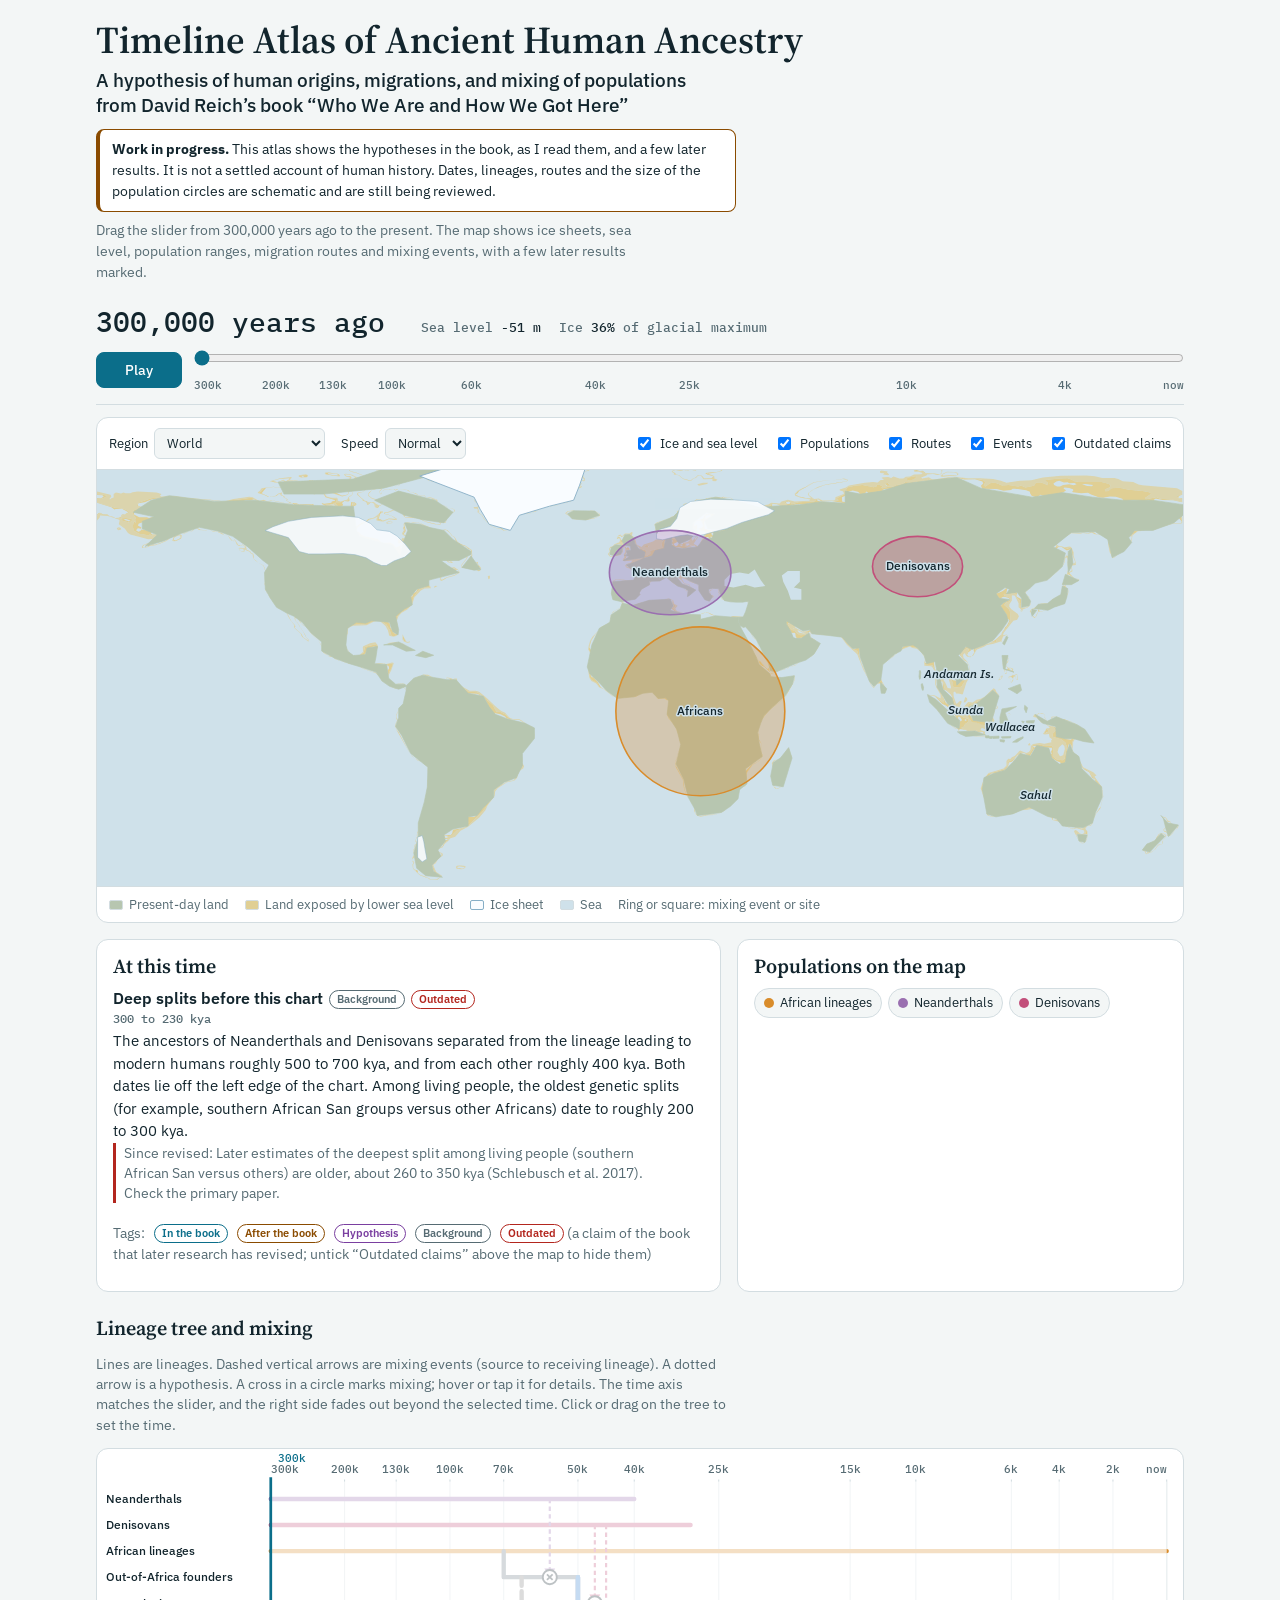
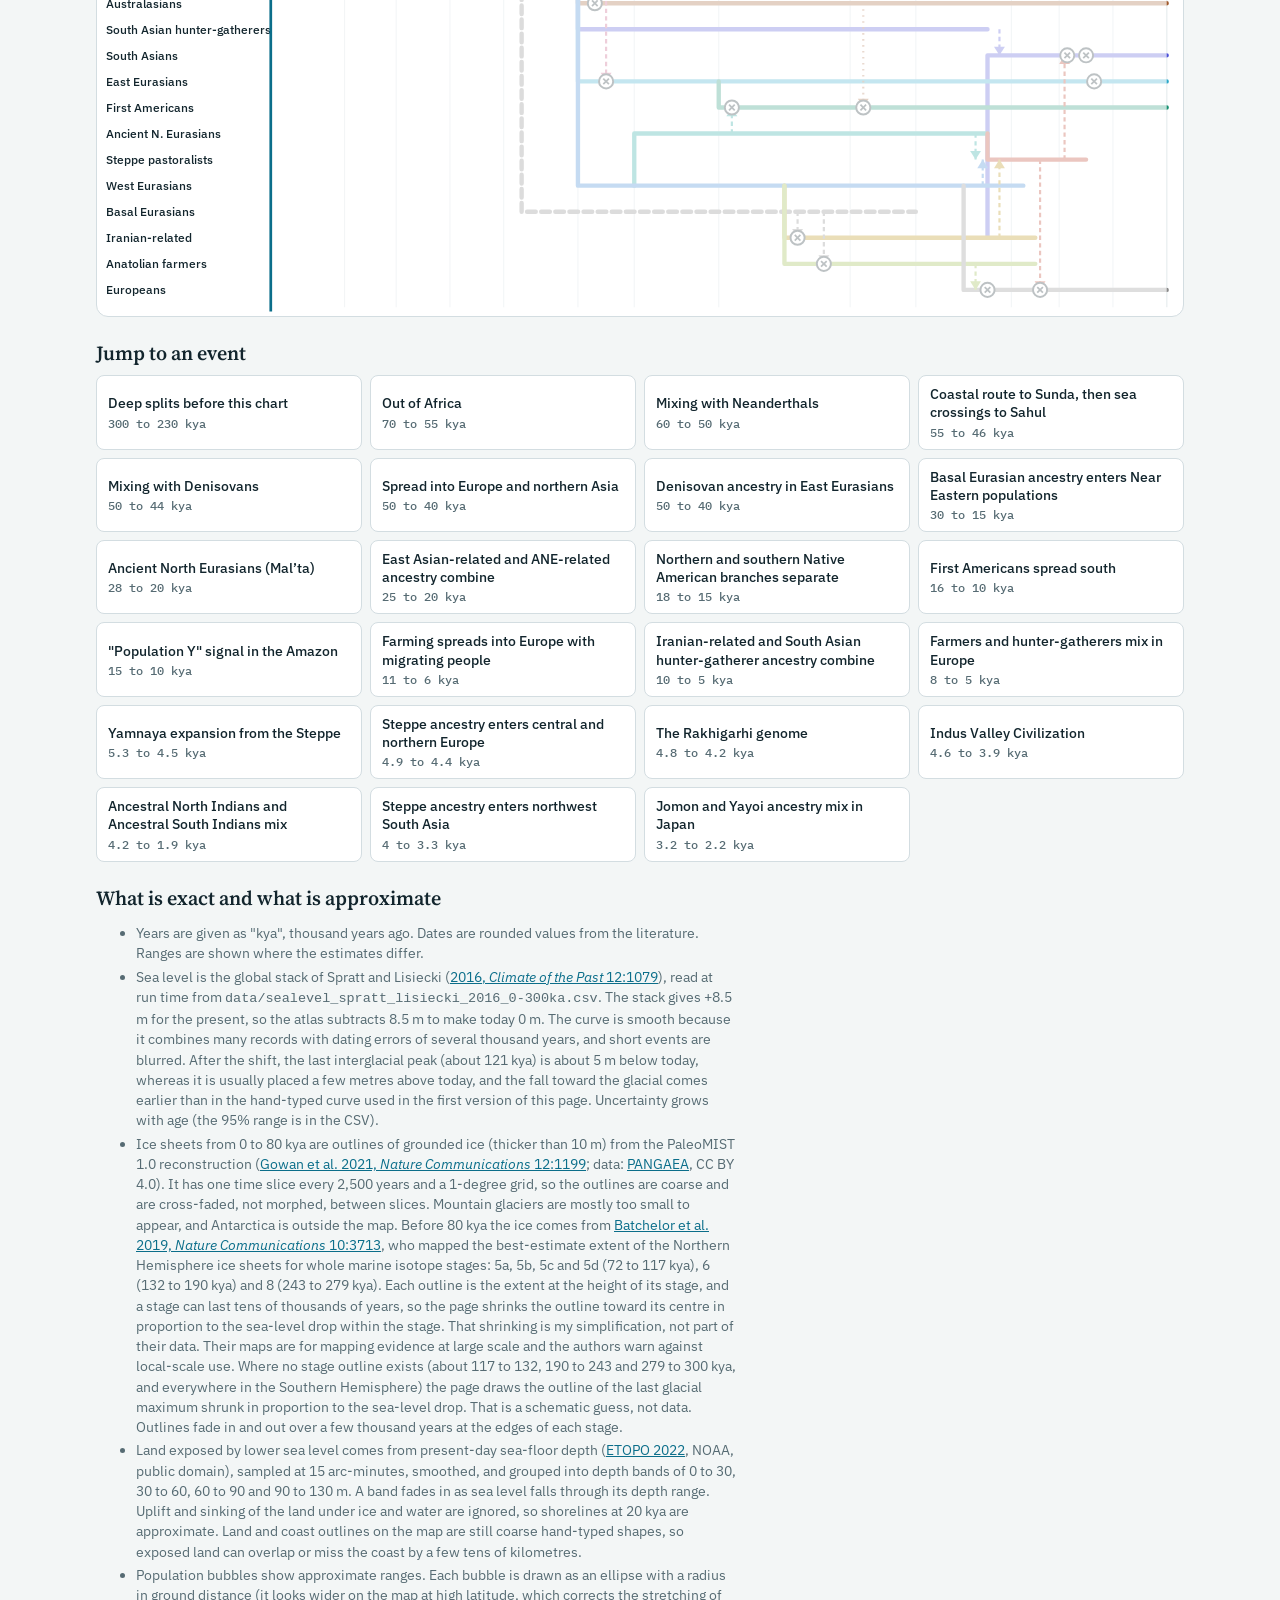
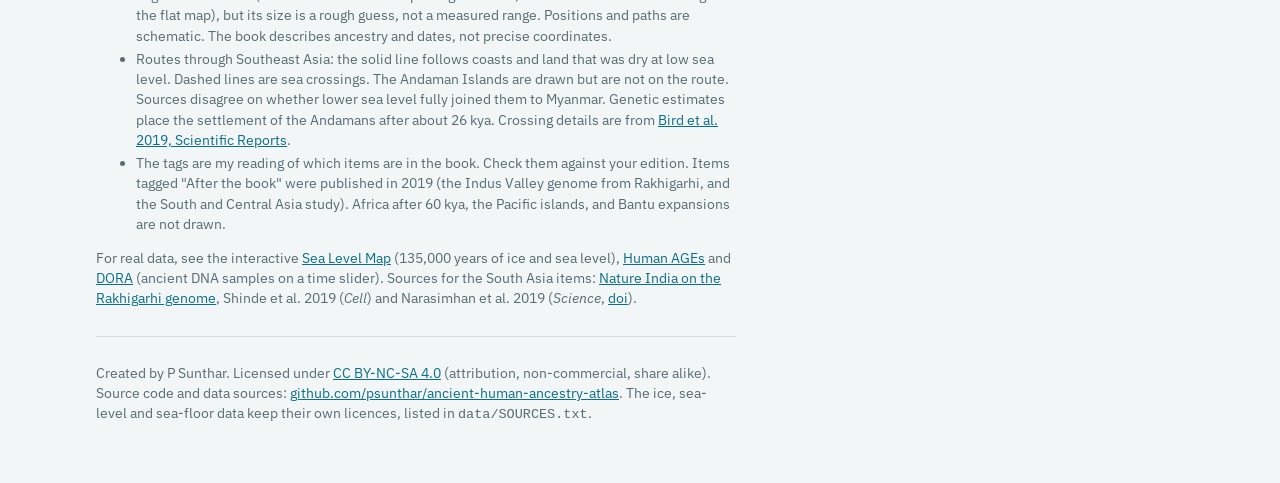
==== commit 49f6ef5d: "Add Batchelor et al. 2019 stage outlines for ice 72-279 ka as a separate runtime-loaded module js/ic" ====
--- a/atlas-standalone.html
+++ b/atlas-standalone.html
@@ -207,7 +207,7 @@
   <ul class="note">
     <li>Years are given as "kya", thousand years ago. Dates are rounded values from the literature. Ranges are shown where the estimates differ.</li>
     <li>Sea level is the global stack of Spratt and Lisiecki (<a href="https://doi.org/10.5194/cp-12-1079-2016" target="_blank" rel="noopener noreferrer">2016, <em>Climate of the Past</em> 12:1079</a>), read at run time from <code>data/sealevel_spratt_lisiecki_2016_0-300ka.csv</code>. The stack gives +8.5 m for the present, so the atlas subtracts 8.5 m to make today 0 m. The curve is smooth because it combines many records with dating errors of several thousand years, and short events are blurred. After the shift, the last interglacial peak (about 121 kya) is about 5 m below today, whereas it is usually placed a few metres above today, and the fall toward the glacial comes earlier than in the hand-typed curve used in the first version of this page. Uncertainty grows with age (the 95% range is in the CSV).</li>
-    <li>Ice sheets from 0 to 80 kya are outlines of grounded ice (thicker than 10 m) from the PaleoMIST 1.0 reconstruction (<a href="https://doi.org/10.1038/s41467-021-21469-w" target="_blank" rel="noopener noreferrer">Gowan et al. 2021, <em>Nature Communications</em> 12:1199</a>; data: <a href="https://doi.org/10.1594/PANGAEA.905800" target="_blank" rel="noopener noreferrer">PANGAEA</a>, CC BY 4.0). It has one time slice every 2,500 years and a 1-degree grid, so the outlines are coarse and are cross-faded, not morphed, between slices. Mountain glaciers are mostly too small to appear, and Antarctica is outside the map. Before 80 kya no reconstruction of this kind is used here: the page draws the outline of the last glacial maximum shrunk toward its centres in proportion to the sea-level drop. That is a schematic guess, not data, and it fades in between 80 and 85 kya. Earlier glacial periods, such as 140 to 190 kya, had a different ice distribution, especially in Eurasia.</li>
+    <li>Ice sheets from 0 to 80 kya are outlines of grounded ice (thicker than 10 m) from the PaleoMIST 1.0 reconstruction (<a href="https://doi.org/10.1038/s41467-021-21469-w" target="_blank" rel="noopener noreferrer">Gowan et al. 2021, <em>Nature Communications</em> 12:1199</a>; data: <a href="https://doi.org/10.1594/PANGAEA.905800" target="_blank" rel="noopener noreferrer">PANGAEA</a>, CC BY 4.0). It has one time slice every 2,500 years and a 1-degree grid, so the outlines are coarse and are cross-faded, not morphed, between slices. Mountain glaciers are mostly too small to appear, and Antarctica is outside the map. Before 80 kya the ice comes from <a href="https://doi.org/10.1038/s41467-019-11601-2" target="_blank" rel="noopener noreferrer">Batchelor et al. 2019, <em>Nature Communications</em> 10:3713</a>, who mapped the best-estimate extent of the Northern Hemisphere ice sheets for whole marine isotope stages: 5a, 5b, 5c and 5d (72 to 117 kya), 6 (132 to 190 kya) and 8 (243 to 279 kya). Each outline is the extent at the height of its stage, and a stage can last tens of thousands of years, so the page shrinks the outline toward its centre in proportion to the sea-level drop within the stage. That shrinking is my simplification, not part of their data. Their maps are for mapping evidence at large scale and the authors warn against local-scale use. Where no stage outline exists (about 117 to 132, 190 to 243 and 279 to 300 kya, and everywhere in the Southern Hemisphere) the page draws the outline of the last glacial maximum shrunk in proportion to the sea-level drop. That is a schematic guess, not data. Outlines fade in and out over a few thousand years at the edges of each stage.</li>
     <li>Land exposed by lower sea level comes from present-day sea-floor depth (<a href="https://doi.org/10.25921/fd45-gt74" target="_blank" rel="noopener noreferrer">ETOPO 2022</a>, NOAA, public domain), sampled at 15 arc-minutes, smoothed, and grouped into depth bands of 0 to 30, 30 to 60, 60 to 90 and 90 to 130 m. A band fades in as sea level falls through its depth range. Uplift and sinking of the land under ice and water are ignored, so shorelines at 20 kya are approximate. Land and coast outlines on the map are still coarse hand-typed shapes, so exposed land can overlap or miss the coast by a few tens of kilometres.</li>
     <li>Population bubbles show approximate ranges. Each bubble is drawn as an ellipse with a radius in ground distance (it looks wider on the map at high latitude, which corrects the stretching of the flat map), but its size is a rough guess, not a measured range. Positions and paths are schematic. The book describes ancestry and dates, not precise coordinates.</li>
     <li>Routes through Southeast Asia: the solid line follows coasts and land that was dry at low sea level. Dashed lines are sea crossings. The Andaman Islands are drawn but are not on the route. Sources disagree on whether lower sea level fully joined them to Myanmar. Genetic estimates place the settlement of the Andamans after about 26 kya. Crossing details are from <a href="https://www.nature.com/articles/s41598-019-42946-9" target="_blank" rel="noopener noreferrer">Bird et al. 2019, Scientific Reports</a>.</li>
@@ -222,7 +222,8 @@
 
 <script type="module">
 /* data files embedded by tools/build_standalone.py; fetch() is answered from them */
-const __EMBEDDED = {"data/ice_paleomist_1.0.geojson": "{\"type\":\"FeatureCollection\",\"properties\":{\"source\":\"PaleoMIST 1.0 (Gowan et al. 2021), grounded ice thickness >= 10 m\"},\"features\":[{\"type\":\"Feature\",\"properties\":{\"age_ka\":0.0},\"geometry\":{\"type\":\"MultiPolygon\",\"coordinates\":[[[[-70.0,-54.6],[-69.0,-54.3],[-68.3,-55.0],[-69.5,-55.4],[-70.3,-55.0],[-70.0,-54.6]]],[[[-73.0,-53.0],[-74.8,-50.0],[-74.7,-48.5],[-73.9,-48.0],[-74.8,-47.0],[-74.5,-46.3],[-73.0,-45.1],[-72.2,-45.5],[-72.2,-48.0],[-71.7,-49.0],[-72.3,-52.5],[-73.0,-53.0]]],[[[-117.4,51.5],[-117.0,51.9],[-116.4,51.5],[-116.5,51.0],[-117.0,50.7],[-117.4,51.5]]],[[[-126.0,51.2],[-126.8,52.5],[-126.6,53.0],[-125.5,53.2],[-125.1,52.0],[-126.0,51.2]]],[[[-120.7,53.5],[-120.0,54.2],[-119.2,53.5],[-119.5,52.8],[-120.0,52.7],[-120.7,53.5]]],[[[-130.9,56.5],[-130.5,57.2],[-129.5,57.3],[-129.1,56.0],[-129.5,55.6],[-130.5,55.6],[-130.9,56.5]]],[[[-132.5,56.6],[-133.0,57.5],[-134.4,58.5],[-137.0,58.4],[-138.5,58.9],[-139.0,59.5],[-141.5,59.6],[-142.0,60.6],[-144.3,62.0],[-144.5,62.5],[-143.5,63.2],[-142.5,63.2],[-141.5,62.4],[-138.5,62.2],[-137.0,60.4],[-133.5,60.4],[-132.9,59.5],[-131.5,58.9],[-131.1,58.0],[-131.1,57.0],[-131.5,56.5],[-132.5,56.6]]],[[[-44.0,60.3],[-45.5,60.9],[-47.5,60.6],[-49.7,62.5],[-51.0,65.6],[-52.5,66.0],[-52.8,66.5],[-52.4,67.0],[-50.9,67.5],[-51.0,69.9],[-52.0,71.3],[-55.5,72.7],[-57.0,74.2],[-59.9,75.5],[-63.0,76.1],[-68.0,75.7],[-70.8,77.5],[-72.5,77.7],[-73.3,78.5],[-72.5,79.4],[-67.8,79.5],[-67.5,80.0],[-65.6,80.5],[-63.0,82.2],[-45.6,82.5],[-44.5,83.2],[-42.5,83.4],[-36.5,83.4],[-34.5,82.5],[-27.5,82.4],[-26.2,81.5],[-23.5,81.4],[-22.2,80.5],[-20.0,80.4],[-19.1,80.0],[-18.8,79.5],[-20.0,78.5],[-22.0,74.1],[-26.5,73.5],[-27.1,73.0],[-27.3,72.5],[-26.0,71.5],[-23.6,71.0],[-23.2,70.5],[-23.5,70.0],[-26.5,68.8],[-31.0,68.0],[-33.5,66.6],[-37.0,66.0],[-38.5,65.2],[-39.6,65.0],[-41.5,63.1],[-41.6,62.0],[-43.0,60.6],[-44.0,60.3]]],[[[-151.0,62.8],[-151.8,63.5],[-151.0,64.0],[-150.2,63.5],[-151.0,62.8]]],[[[-64.9,66.5],[-67.0,66.6],[-67.8,67.5],[-66.5,68.4],[-64.5,68.3],[-62.1,66.5],[-62.5,65.8],[-63.5,65.6],[-64.5,65.9],[-64.9,66.5]]],[[[-74.5,69.5],[-75.3,70.5],[-74.5,71.4],[-72.0,71.4],[-71.1,70.5],[-71.5,69.8],[-72.5,69.4],[-74.5,69.5]]],[[[-77.5,71.7],[-80.2,73.5],[-79.5,74.3],[-76.5,74.2],[-74.7,72.5],[-76.0,71.6],[-77.5,71.7]]],[[[56.3,74.0],[55.9,75.5],[56.5,76.2],[59.1,76.5],[60.0,77.2],[66.5,77.4],[67.5,77.8],[68.3,77.5],[67.3,76.0],[66.5,75.6],[62.2,75.5],[57.5,73.7],[56.3,74.0]]],[[[-81.5,74.3],[-87.1,75.0],[-87.5,75.5],[-86.1,76.5],[-87.5,76.7],[-88.0,77.5],[-87.9,78.0],[-87.0,78.4],[-83.0,78.5],[-82.9,79.0],[-82.0,79.5],[-82.6,80.5],[-85.6,81.5],[-91.0,81.9],[-91.9,82.5],[-90.5,83.2],[-82.0,83.5],[-80.0,84.0],[-78.3,83.5],[-69.5,83.4],[-68.4,83.0],[-67.1,81.5],[-68.0,80.8],[-70.5,80.5],[-71.5,79.7],[-74.4,79.0],[-75.0,77.8],[-78.6,76.5],[-78.9,76.0],[-78.7,75.5],[-79.5,74.6],[-81.5,74.3]],[[-84.1,76.5],[-82.5,76.5],[-81.7,76.5],[-84.1,76.5]]],[[[14.5,77.1],[14.0,78.0],[11.2,79.0],[11.2,80.0],[12.0,80.4],[16.1,80.5],[20.5,81.4],[27.5,81.3],[28.8,80.5],[28.0,79.7],[25.0,79.5],[24.6,79.0],[25.0,78.5],[24.4,78.0],[23.0,77.9],[21.5,78.6],[20.5,78.6],[18.0,76.6],[15.5,76.6],[14.5,77.1]],[[22.5,79.1],[23.5,79.5],[22.2,79.5],[22.5,79.1]]],[[[-93.0,79.4],[-94.5,79.6],[-95.4,80.5],[-94.0,81.4],[-89.0,81.4],[-88.1,81.0],[-87.6,79.5],[-88.5,78.7],[-90.0,78.5],[-92.0,78.7],[-93.0,79.4]]],[[[31.6,80.5],[33.0,80.8],[33.7,80.5],[32.5,80.1],[31.6,80.5]]],[[[-18.0,80.6],[-19.2,81.5],[-18.5,82.2],[-17.0,82.4],[-13.0,82.4],[-11.3,81.5],[-12.0,80.9],[-14.0,80.5],[-18.0,80.6]]],[[[57.5,80.8],[55.3,81.5],[57.0,81.9],[58.8,81.5],[57.5,80.8]]]]}},{\"type\":\"Feature\",\"properties\":{\"age_ka\":2.5},\"geometry\":{\"type\":\"MultiPolygon\",\"coordinates\":[[[[-70.0,-54.6],[-69.0,-54.3],[-68.3,-55.0],[-69.5,-55.4],[-70.2,-55.0],[-70.0,-54.6]]],[[[-73.0,-53.0],[-74.8,-50.0],[-74.7,-48.5],[-73.9,-48.0],[-74.8,-47.0],[-74.5,-46.3],[-73.0,-45.1],[-72.2,-45.5],[-72.2,-48.0],[-71.7,-49.0],[-72.5,-52.8],[-73.0,-53.0]]],[[[-44.0,60.3],[-45.5,60.9],[-47.5,60.6],[-49.9,63.0],[-50.0,64.2],[-50.8,66.0],[-50.9,70.5],[-51.9,71.5],[-55.0,72.6],[-57.0,74.3],[-59.0,75.2],[-63.0,76.1],[-68.0,75.7],[-70.8,77.5],[-72.5,77.7],[-73.3,78.5],[-72.5,79.4],[-67.8,79.5],[-67.5,80.0],[-65.6,80.5],[-63.0,82.2],[-45.6,82.5],[-44.5,83.3],[-42.5,83.4],[-36.5,83.4],[-34.6,82.5],[-27.5,82.4],[-26.2,81.5],[-23.5,81.4],[-22.2,80.5],[-20.0,80.4],[-19.1,80.0],[-18.8,79.5],[-20.0,78.5],[-22.0,74.1],[-26.5,73.5],[-27.2,73.0],[-27.4,72.5],[-26.0,71.5],[-23.6,71.0],[-23.2,70.5],[-23.5,70.0],[-26.5,68.8],[-31.0,68.0],[-33.5,66.6],[-37.0,66.0],[-38.5,65.2],[-39.6,65.0],[-41.5,63.1],[-41.6,62.0],[-43.0,60.6],[-44.0,60.3]]],[[[-65.0,66.5],[-67.0,66.6],[-67.8,67.5],[-66.5,68.4],[-64.5,68.3],[-62.1,66.5],[-62.5,65.9],[-63.5,65.6],[-64.5,65.9],[-65.0,66.5]]],[[[-72.5,68.6],[-75.5,69.8],[-75.8,70.5],[-75.5,71.4],[-71.5,71.4],[-69.8,70.0],[-69.6,69.5],[-70.0,68.7],[-71.0,68.4],[-72.5,68.6]]],[[[-77.5,71.7],[-80.2,73.5],[-79.5,74.3],[-76.5,74.2],[-74.7,72.5],[-75.5,71.5],[-77.5,71.7]]],[[[56.3,74.0],[55.9,75.5],[56.5,76.2],[59.1,76.5],[60.0,77.2],[66.5,77.4],[67.5,77.8],[68.3,77.5],[67.3,76.0],[66.5,75.6],[62.2,75.5],[57.5,73.7],[56.3,74.0]]],[[[-81.5,74.3],[-87.2,75.0],[-87.5,75.6],[-86.1,76.5],[-87.5,76.7],[-88.0,77.5],[-87.8,78.0],[-87.0,78.4],[-83.0,78.5],[-82.9,79.0],[-82.0,79.5],[-82.6,80.5],[-85.6,81.5],[-91.0,81.8],[-91.9,82.5],[-90.5,83.2],[-82.0,83.5],[-80.0,84.0],[-78.3,83.5],[-69.5,83.4],[-68.4,83.0],[-67.1,81.5],[-68.0,80.8],[-70.5,80.5],[-71.5,79.7],[-74.4,79.0],[-75.0,77.8],[-78.6,76.5],[-78.9,76.0],[-78.7,75.5],[-79.5,74.6],[-81.5,74.3]],[[-84.0,76.5],[-82.5,76.5],[-81.6,76.5],[-84.0,76.5]]],[[[14.5,77.1],[14.0,78.0],[11.2,79.0],[11.2,80.0],[12.0,80.4],[16.1,80.5],[20.5,81.4],[27.5,81.3],[28.8,80.5],[28.0,79.7],[25.0,79.5],[24.6,79.0],[24.9,78.5],[24.3,78.0],[23.0,77.9],[21.5,78.6],[20.5,78.6],[18.0,76.6],[15.5,76.6],[14.5,77.1]],[[22.5,79.1],[23.5,79.5],[22.2,79.5],[22.5,79.1]]],[[[-93.0,79.4],[-94.5,79.6],[-95.4,80.5],[-94.0,81.4],[-89.0,81.4],[-88.1,81.0],[-87.6,79.5],[-88.5,78.7],[-90.0,78.5],[-92.0,78.7],[-93.0,79.4]]],[[[31.6,80.5],[33.0,80.8],[33.7,80.5],[32.5,80.1],[31.6,80.5]]],[[[-18.0,80.6],[-19.2,81.5],[-18.5,82.2],[-17.0,82.4],[-13.0,82.4],[-11.3,81.5],[-12.5,80.7],[-14.0,80.5],[-18.0,80.6]]],[[[57.5,80.7],[55.2,81.5],[57.0,82.0],[59.0,81.5],[57.5,80.7]]]]}},{\"type\":\"Feature\",\"properties\":{\"age_ka\":5.0},\"geometry\":{\"type\":\"MultiPolygon\",\"coordinates\":[[[[-70.0,-54.6],[-69.0,-54.3],[-68.3,-55.0],[-69.5,-55.4],[-70.2,-55.0],[-70.0,-54.6]]],[[[-73.0,-53.0],[-74.8,-50.0],[-74.7,-48.5],[-73.9,-48.0],[-74.8,-47.0],[-74.5,-46.3],[-73.0,-45.1],[-72.2,-45.5],[-72.2,-48.0],[-71.7,-49.0],[-72.5,-52.8],[-73.0,-53.0]]],[[[-117.4,51.5],[-117.0,51.9],[-116.4,51.5],[-116.5,51.0],[-117.0,50.7],[-117.4,51.5]]],[[[-126.0,51.3],[-126.8,52.5],[-126.6,53.0],[-125.5,53.2],[-125.1,52.0],[-126.0,51.3]]],[[[-120.0,52.7],[-120.7,53.5],[-120.0,54.1],[-119.2,53.5],[-119.5,52.8],[-120.0,52.7]]],[[[-130.9,56.5],[-130.5,57.3],[-129.5,57.3],[-129.1,57.0],[-129.1,56.0],[-129.5,55.6],[-130.5,55.6],[-130.9,56.5]]],[[[-132.5,56.6],[-133.0,57.5],[-134.4,58.5],[-137.0,58.4],[-138.5,58.9],[-139.0,59.5],[-141.5,59.6],[-142.0,60.6],[-144.0,61.8],[-144.5,62.5],[-143.5,63.2],[-142.5,63.2],[-141.5,62.4],[-138.5,62.2],[-137.0,60.4],[-133.5,60.4],[-132.9,59.5],[-131.5,58.9],[-131.1,58.0],[-131.1,57.0],[-131.5,56.5],[-132.5,56.6]]],[[[-44.0,60.3],[-45.5,60.9],[-47.5,60.6],[-49.8,63.0],[-50.0,70.5],[-50.9,71.5],[-54.5,72.8],[-58.0,75.0],[-62.5,76.1],[-66.0,76.1],[-68.0,75.7],[-70.8,77.5],[-72.5,77.7],[-73.3,78.5],[-72.5,79.4],[-67.8,79.5],[-67.5,80.0],[-65.6,80.5],[-63.0,82.2],[-45.6,82.5],[-44.5,83.3],[-42.5,83.4],[-36.5,83.4],[-34.5,82.5],[-27.5,82.4],[-26.2,81.5],[-23.5,81.4],[-22.2,80.5],[-20.0,80.4],[-19.1,80.0],[-18.8,79.5],[-20.0,78.5],[-22.0,74.1],[-26.5,73.5],[-27.4,72.5],[-26.0,71.5],[-24.0,71.3],[-23.2,70.5],[-23.5,70.0],[-26.5,68.8],[-31.0,68.0],[-33.5,66.6],[-37.0,66.0],[-38.5,65.2],[-39.6,65.0],[-41.5,63.1],[-41.6,62.0],[-43.0,60.6],[-44.0,60.3]]],[[[-151.0,62.9],[-151.7,63.5],[-151.0,64.0],[-150.2,63.5],[-151.0,62.9]]],[[[-65.0,66.5],[-67.0,66.6],[-67.8,67.5],[-66.5,68.4],[-64.5,68.3],[-62.1,66.5],[-62.5,65.9],[-63.5,65.6],[-64.5,65.9],[-65.0,66.5]]],[[[-69.0,67.7],[-73.5,68.7],[-77.5,70.7],[-78.7,72.5],[-79.5,72.7],[-80.2,73.5],[-79.5,74.3],[-76.5,74.2],[-73.3,71.5],[-71.0,71.3],[-70.5,70.5],[-69.0,70.0],[-68.2,68.5],[-69.0,67.7]]],[[[56.3,74.0],[55.9,75.5],[56.5,76.2],[59.1,76.5],[60.0,77.2],[66.5,77.4],[67.5,77.8],[68.3,77.5],[67.3,76.0],[66.5,75.6],[62.2,75.5],[57.5,73.7],[56.3,74.0]]],[[[-81.5,74.3],[-87.2,75.0],[-87.5,75.6],[-86.1,76.5],[-87.5,76.7],[-88.0,77.5],[-87.9,78.0],[-87.0,78.4],[-83.0,78.5],[-82.9,79.0],[-82.0,79.5],[-82.6,80.5],[-85.6,81.5],[-91.0,81.9],[-91.9,82.5],[-90.5,83.2],[-81.6,83.5],[-80.0,84.0],[-78.3,83.5],[-69.5,83.4],[-68.4,83.0],[-67.1,81.5],[-68.0,80.8],[-70.5,80.5],[-71.5,79.7],[-74.4,79.0],[-75.0,77.8],[-78.6,76.5],[-78.9,76.0],[-78.7,75.5],[-79.5,74.6],[-81.5,74.3]],[[-84.1,76.5],[-82.5,76.5],[-81.6,76.5],[-84.1,76.5]]],[[[14.5,77.1],[14.0,78.0],[11.2,79.0],[11.1,80.0],[12.0,80.4],[16.1,80.5],[20.5,81.4],[27.5,81.3],[28.8,80.5],[28.0,79.7],[25.0,79.5],[24.7,79.0],[25.0,78.5],[24.4,78.0],[23.0,77.9],[21.5,78.6],[20.5,78.6],[18.0,76.6],[15.5,76.6],[14.5,77.1]],[[22.5,79.1],[23.5,79.5],[22.2,79.5],[22.5,79.1]]],[[[-93.0,79.4],[-94.5,79.6],[-95.4,80.5],[-94.0,81.4],[-89.0,81.4],[-88.1,81.0],[-87.6,79.5],[-88.5,78.7],[-90.0,78.5],[-92.0,78.7],[-93.0,79.4]]],[[[31.6,80.5],[33.0,80.8],[33.7,80.5],[32.5,80.1],[31.6,80.5]]],[[[-18.0,80.6],[-19.2,81.5],[-18.5,82.2],[-17.0,82.4],[-13.0,82.4],[-11.3,81.5],[-12.5,80.7],[-14.5,80.5],[-18.0,80.6]]],[[[57.5,80.7],[55.1,81.5],[56.5,81.9],[58.9,81.5],[57.5,80.7]]]]}},{\"type\":\"Feature\",\"properties\":{\"age_ka\":7.5},\"geometry\":{\"type\":\"MultiPolygon\",\"coordinates\":[[[[-70.0,-54.6],[-69.0,-54.3],[-68.3,-55.0],[-69.5,-55.4],[-70.2,-55.0],[-70.0,-54.6]]],[[[-73.0,-53.0],[-74.8,-50.0],[-74.7,-48.5],[-73.9,-48.0],[-74.8,-47.0],[-74.5,-46.3],[-73.0,-45.1],[-72.2,-45.5],[-72.2,-48.0],[-71.7,-49.0],[-72.3,-52.5],[-73.0,-53.0]]],[[[-117.4,51.5],[-117.0,51.9],[-116.4,51.5],[-116.5,51.0],[-117.0,50.7],[-117.4,51.5]]],[[[-126.0,51.2],[-126.8,52.5],[-126.6,53.0],[-125.5,53.2],[-125.1,52.0],[-126.0,51.2]]],[[[-74.0,52.6],[-75.7,54.0],[-76.0,56.7],[-76.9,58.0],[-76.9,61.0],[-75.0,62.4],[-71.5,62.4],[-69.6,61.0],[-68.6,59.5],[-66.0,59.3],[-61.8,54.5],[-63.5,52.5],[-64.5,52.2],[-72.5,52.1],[-74.0,52.6]]],[[[-120.7,53.5],[-120.0,54.1],[-119.2,53.5],[-119.3,53.0],[-120.0,52.7],[-120.7,53.5]]],[[[-130.9,56.5],[-130.5,57.3],[-129.5,57.3],[-129.1,57.0],[-129.1,56.0],[-129.5,55.6],[-130.5,55.6],[-130.9,56.5]]],[[[-133.0,57.5],[-134.4,58.5],[-138.0,58.6],[-139.0,59.5],[-141.5,59.6],[-142.0,60.7],[-144.0,61.8],[-144.5,62.5],[-143.5,63.2],[-142.5,63.2],[-141.5,62.4],[-138.5,62.1],[-137.0,60.4],[-133.5,60.4],[-132.9,59.5],[-131.5,58.9],[-131.1,57.0],[-131.5,56.6],[-132.5,56.6],[-133.0,57.5]]],[[[-100.5,59.7],[-103.5,60.5],[-104.8,62.5],[-103.9,65.0],[-102.5,66.0],[-98.9,66.5],[-97.5,67.4],[-95.0,67.5],[-94.0,68.3],[-86.0,68.5],[-85.5,69.4],[-84.9,69.5],[-85.7,70.5],[-84.5,72.1],[-82.2,72.5],[-81.5,73.2],[-80.2,73.5],[-79.0,74.3],[-76.5,74.2],[-75.0,72.5],[-73.5,72.3],[-72.8,71.5],[-71.0,71.4],[-70.1,70.5],[-69.0,70.2],[-68.6,69.5],[-67.5,69.1],[-67.1,68.5],[-64.5,68.3],[-62.1,66.5],[-62.5,65.9],[-63.5,65.6],[-64.5,65.9],[-64.9,66.5],[-66.5,66.5],[-68.0,63.9],[-70.0,63.2],[-71.5,63.6],[-72.0,64.1],[-77.5,64.4],[-80.0,65.2],[-81.5,65.0],[-83.0,64.2],[-88.0,64.5],[-89.5,63.7],[-92.6,63.0],[-97.5,60.2],[-100.5,59.7]]],[[[-44.0,60.3],[-45.5,60.9],[-47.5,60.6],[-49.7,62.5],[-51.0,65.6],[-52.5,66.0],[-52.8,66.5],[-52.4,67.0],[-50.9,67.5],[-51.0,69.9],[-52.0,71.3],[-55.5,72.7],[-57.0,74.2],[-59.9,75.5],[-63.0,76.1],[-68.0,75.7],[-70.8,77.5],[-72.5,77.7],[-73.3,78.5],[-72.5,79.4],[-67.8,79.5],[-67.5,80.0],[-65.7,80.5],[-63.0,82.2],[-45.6,82.5],[-44.5,83.2],[-42.5,83.4],[-36.5,83.4],[-34.6,82.5],[-27.5,82.4],[-26.2,81.5],[-23.5,81.4],[-22.2,80.5],[-20.0,80.4],[-19.1,80.0],[-18.8,79.5],[-20.0,78.5],[-22.0,74.1],[-26.5,73.5],[-27.1,73.0],[-27.3,72.5],[-26.0,71.5],[-23.6,71.0],[-23.2,70.5],[-23.5,70.0],[-26.5,68.8],[-31.0,68.0],[-33.5,66.6],[-37.0,66.0],[-38.5,65.2],[-39.6,65.0],[-41.5,63.1],[-41.6,62.0],[-43.0,60.6],[-44.0,60.3]]],[[[-151.9,63.5],[-151.0,64.1],[-150.1,63.5],[-151.0,62.7],[-151.9,63.5]]],[[[-18.5,64.4],[-18.3,65.0],[-17.0,65.4],[-16.0,65.2],[-15.6,64.5],[-16.0,63.8],[-17.0,63.6],[-18.0,63.7],[-18.5,64.4]]],[[[56.3,74.0],[55.9,75.5],[56.5,76.2],[59.1,76.5],[60.0,77.2],[66.5,77.4],[67.5,77.8],[68.2,77.5],[67.3,76.0],[66.5,75.6],[62.2,75.5],[57.5,73.7],[56.3,74.0]]],[[[-82.0,74.3],[-87.1,75.0],[-87.5,75.5],[-86.1,76.5],[-87.5,76.7],[-88.0,77.5],[-87.8,78.0],[-87.0,78.4],[-83.0,78.5],[-82.9,79.0],[-82.0,79.5],[-82.6,80.5],[-85.6,81.5],[-91.0,81.9],[-91.9,82.5],[-90.5,83.2],[-81.6,83.5],[-80.0,84.0],[-78.4,83.5],[-68.0,83.4],[-67.0,83.2],[-66.2,82.5],[-67.5,81.0],[-70.5,80.5],[-71.5,79.7],[-74.0,79.2],[-75.5,77.7],[-78.9,76.5],[-78.8,75.5],[-79.5,74.6],[-82.0,74.3]],[[-84.1,76.5],[-82.5,76.5],[-81.4,76.5],[-84.1,76.5]]],[[[14.5,77.1],[14.0,78.0],[11.2,79.0],[11.2,80.0],[12.0,80.4],[16.1,80.5],[20.5,81.4],[27.5,81.4],[28.8,80.5],[28.0,79.7],[25.0,79.5],[24.7,79.0],[25.0,78.5],[24.4,78.0],[23.0,77.9],[21.5,78.6],[20.5,78.6],[18.0,76.6],[15.5,76.6],[14.5,77.1]],[[22.5,79.2],[23.4,79.5],[22.2,79.5],[22.5,79.2]]],[[[-93.0,79.4],[-94.5,79.6],[-95.4,80.5],[-94.0,81.4],[-89.0,81.4],[-88.1,81.0],[-87.5,79.5],[-88.5,78.7],[-90.0,78.5],[-92.0,78.7],[-93.0,79.4]]],[[[31.5,80.5],[33.0,80.9],[33.8,80.5],[32.5,80.0],[31.5,80.5]]],[[[-18.0,80.6],[-19.2,81.5],[-18.5,82.2],[-17.0,82.4],[-13.0,82.4],[-11.3,81.5],[-12.0,80.9],[-14.0,80.5],[-18.0,80.6]]],[[[57.5,80.6],[55.0,81.5],[56.5,82.0],[59.1,81.5],[58.5,80.8],[57.5,80.6]]]]}},{\"type\":\"Feature\",\"properties\":{\"age_ka\":10.0},\"geometry\":{\"type\":\"MultiPolygon\",\"coordinates\":[[[[-70.0,-54.6],[-69.0,-54.3],[-68.3,-55.0],[-69.5,-55.4],[-70.2,-55.0],[-70.0,-54.6]]],[[[-73.0,-53.0],[-74.8,-50.0],[-74.7,-48.5],[-73.9,-48.0],[-74.8,-47.0],[-74.5,-46.3],[-73.0,-45.1],[-72.2,-45.5],[-72.2,-48.0],[-71.7,-49.0],[-72.3,-52.5],[-73.0,-53.0]]],[[[-75.0,48.1],[-78.0,49.1],[-85.0,49.1],[-89.0,49.6],[-92.5,50.6],[-95.0,52.4],[-98.5,53.5],[-100.0,55.5],[-101.0,56.1],[-105.5,56.2],[-108.0,57.2],[-109.5,58.5],[-110.0,59.5],[-110.5,59.7],[-111.7,61.5],[-112.0,63.2],[-112.8,64.0],[-113.0,65.9],[-113.4,66.5],[-112.5,67.5],[-112.0,67.5],[-111.5,68.4],[-110.9,68.5],[-109.5,71.1],[-106.6,71.5],[-106.7,72.5],[-105.5,74.2],[-96.4,74.5],[-98.1,75.0],[-98.5,75.5],[-98.2,76.0],[-98.5,76.1],[-103.5,76.6],[-104.3,77.5],[-103.9,78.5],[-102.5,79.4],[-97.3,79.5],[-98.5,80.5],[-96.5,82.3],[-92.8,82.5],[-91.5,83.3],[-82.6,83.5],[-81.5,84.2],[-80.0,84.4],[-69.5,84.5],[-67.5,84.2],[-66.7,83.5],[-60.0,83.4],[-58.5,82.5],[-57.0,82.5],[-55.5,83.4],[-46.5,83.5],[-44.0,84.4],[-28.5,84.5],[-23.0,84.0],[-22.4,83.5],[-23.6,82.5],[-18.7,82.5],[-17.5,83.3],[-15.5,83.4],[-13.5,83.3],[-12.3,82.5],[-12.9,81.0],[-15.1,80.5],[-16.2,79.0],[-17.1,78.5],[-17.3,77.5],[-16.7,77.0],[-16.7,76.0],[-19.5,74.8],[-21.2,73.0],[-22.3,72.5],[-20.9,71.5],[-22.0,69.8],[-25.0,68.6],[-31.5,67.5],[-36.0,65.3],[-38.5,65.1],[-42.0,60.6],[-43.5,59.5],[-48.5,60.6],[-51.5,63.3],[-52.0,64.5],[-52.7,65.0],[-54.0,68.0],[-53.9,69.0],[-53.5,69.5],[-54.6,70.5],[-54.3,71.5],[-57.5,72.9],[-58.0,73.8],[-59.8,75.0],[-62.2,75.5],[-68.5,75.6],[-74.0,77.7],[-78.2,76.5],[-78.3,75.0],[-79.4,74.5],[-76.5,74.3],[-75.7,73.5],[-74.0,73.2],[-73.5,72.5],[-72.0,72.4],[-70.5,71.5],[-69.0,71.3],[-66.9,69.5],[-65.2,68.5],[-63.5,68.2],[-62.2,67.0],[-62.0,66.5],[-62.5,65.7],[-64.0,65.6],[-65.6,66.0],[-65.8,65.5],[-64.5,65.3],[-64.0,64.5],[-64.1,64.0],[-65.7,63.0],[-65.4,62.5],[-63.7,62.0],[-63.5,60.5],[-62.7,60.0],[-61.7,58.5],[-60.5,58.4],[-58.7,57.0],[-58.5,55.5],[-57.7,55.0],[-57.6,54.5],[-57.7,53.5],[-59.0,51.5],[-62.0,50.2],[-64.4,50.0],[-64.1,49.5],[-64.5,48.7],[-65.7,49.0],[-65.9,49.5],[-65.4,50.0],[-66.5,50.0],[-67.5,49.3],[-70.1,49.0],[-71.5,48.2],[-75.0,48.1]],[[-23.5,71.5],[-23.5,71.5],[-23.7,71.5],[-23.5,71.5]],[[-91.0,71.4],[-89.6,74.0],[-90.0,74.2],[-91.0,74.0],[-91.4,73.0],[-92.6,72.5],[-91.7,71.5],[-91.0,71.4]],[[-90.0,70.5],[-89.5,70.5],[-90.1,70.5],[-90.0,70.5]],[[-87.0,68.6],[-86.5,69.5],[-87.4,70.0],[-89.0,70.3],[-89.2,70.0],[-89.0,69.5],[-87.0,68.6]]],[[[-117.4,51.5],[-117.0,51.9],[-116.4,51.5],[-116.5,51.0],[-117.0,50.7],[-117.4,51.5]]],[[[-126.0,51.2],[-126.8,52.5],[-126.6,53.0],[-125.5,53.2],[-125.1,52.0],[-126.0,51.2]]],[[[-120.7,53.5],[-120.0,54.2],[-119.2,53.5],[-119.3,53.0],[-120.0,52.7],[-120.7,53.5]]],[[[-130.9,56.5],[-130.5,57.3],[-129.5,57.3],[-129.1,57.0],[-129.1,56.0],[-129.5,55.6],[-130.5,55.6],[-130.9,56.5]]],[[[-133.0,57.5],[-134.4,58.5],[-137.0,58.4],[-138.5,58.9],[-139.0,59.5],[-141.5,59.6],[-142.0,60.7],[-144.0,61.9],[-144.4,62.5],[-143.5,63.2],[-142.5,63.2],[-141.5,62.4],[-138.5,62.2],[-137.0,60.4],[-133.5,60.4],[-132.9,59.5],[-131.5,58.9],[-131.1,57.0],[-131.5,56.6],[-132.5,56.6],[-133.0,57.5]]],[[[8.0,60.6],[7.3,61.5],[7.8,63.0],[9.0,63.4],[11.9,63.5],[12.2,65.0],[15.5,68.2],[17.3,68.5],[18.0,69.3],[19.5,69.4],[21.0,69.2],[21.5,68.5],[23.2,68.0],[23.3,67.0],[22.0,65.8],[17.5,64.0],[16.0,62.6],[9.5,60.2],[8.0,60.6]]],[[[-151.0,62.9],[-151.7,63.5],[-151.0,63.9],[-150.3,63.5],[-151.0,62.9]]],[[[-19.0,63.1],[-20.9,64.0],[-20.9,65.0],[-19.5,66.3],[-14.0,66.4],[-13.0,66.0],[-12.7,65.5],[-13.5,64.6],[-17.0,63.3],[-19.0,63.1]]]]}},{\"type\":\"Feature\",\"properties\":{\"age_ka\":12.5},\"geometry\":{\"type\":\"MultiPolygon\",\"coordinates\":[[[[-70.0,-54.6],[-69.0,-54.3],[-68.3,-55.0],[-69.5,-55.4],[-70.3,-55.0],[-70.0,-54.6]]],[[[-73.0,-53.0],[-74.8,-50.0],[-74.7,-48.5],[-73.9,-48.0],[-74.8,-47.0],[-74.5,-46.3],[-73.0,-45.1],[-72.2,-45.5],[-72.2,-48.0],[-71.7,-49.0],[-72.3,-52.5],[-73.0,-53.0]]],[[[-65.8,45.5],[-64.5,47.2],[-63.0,48.0],[-62.0,47.3],[-60.5,47.3],[-59.9,46.5],[-60.5,45.5],[-62.5,44.5],[-64.0,44.8],[-65.0,44.5],[-65.7,45.0],[-65.8,45.5]]],[[[-32.0,85.0],[-29.6,84.5],[-22.0,84.4],[-20.0,83.4],[-13.0,83.3],[-11.4,82.5],[-12.6,81.0],[-14.4,80.5],[-15.5,79.5],[-16.1,78.0],[-16.7,77.5],[-16.7,76.0],[-17.5,75.0],[-20.5,73.5],[-20.9,72.5],[-20.1,71.5],[-22.0,69.7],[-24.5,68.6],[-32.3,67.0],[-35.5,65.3],[-38.4,65.0],[-38.8,64.0],[-40.5,62.5],[-42.0,60.0],[-43.5,59.3],[-45.5,60.0],[-48.0,60.2],[-50.5,61.8],[-52.5,64.1],[-53.0,65.6],[-54.3,67.0],[-54.6,67.5],[-54.0,68.3],[-54.0,69.5],[-54.9,70.0],[-55.0,71.2],[-56.5,71.7],[-57.0,72.8],[-59.0,74.5],[-62.0,75.2],[-68.5,75.6],[-70.0,76.2],[-72.5,76.6],[-74.0,77.5],[-75.5,77.3],[-78.0,76.2],[-78.2,75.0],[-79.1,74.5],[-76.5,74.4],[-75.5,73.5],[-73.0,73.3],[-72.3,72.5],[-70.0,72.4],[-65.5,70.3],[-63.8,68.5],[-61.1,68.0],[-61.1,66.0],[-64.2,63.5],[-63.3,63.0],[-62.6,60.5],[-61.7,60.0],[-60.6,58.5],[-59.5,58.2],[-55.7,55.0],[-55.6,52.5],[-55.0,51.5],[-55.6,50.5],[-54.0,50.0],[-53.0,48.5],[-51.7,47.5],[-52.0,46.8],[-53.0,46.2],[-54.0,46.2],[-55.0,47.1],[-58.0,47.1],[-59.4,48.0],[-59.5,48.7],[-58.0,49.7],[-58.0,50.5],[-61.0,49.8],[-63.5,49.8],[-64.0,48.6],[-65.0,48.2],[-67.5,48.8],[-68.0,48.5],[-68.0,47.0],[-68.5,46.6],[-70.9,47.0],[-72.0,46.2],[-73.7,46.0],[-75.0,45.2],[-77.0,45.1],[-80.0,45.5],[-81.0,46.0],[-83.5,46.1],[-85.2,47.0],[-87.0,47.3],[-88.0,48.1],[-92.0,48.2],[-93.5,49.0],[-95.0,49.3],[-96.0,50.1],[-100.0,50.5],[-103.0,53.1],[-109.0,54.3],[-111.5,55.7],[-112.8,57.0],[-113.0,57.8],[-114.5,58.6],[-116.6,60.5],[-119.5,64.1],[-119.7,66.0],[-118.0,67.6],[-119.0,68.5],[-122.0,70.0],[-121.5,72.3],[-116.5,72.5],[-115.5,73.4],[-111.7,73.5],[-110.5,75.2],[-109.8,75.5],[-110.8,76.0],[-111.4,77.5],[-110.5,78.4],[-109.0,78.5],[-108.5,79.2],[-107.5,79.4],[-98.4,79.5],[-98.8,80.0],[-98.8,81.0],[-97.5,82.2],[-93.5,82.5],[-92.0,83.3],[-82.6,83.5],[-81.0,84.3],[-77.0,84.5],[-64.5,84.4],[-62.5,84.1],[-61.7,83.5],[-51.8,83.5],[-51.0,84.2],[-49.5,84.4],[-40.8,84.5],[-39.9,85.0],[-32.0,85.0]]],[[[-122.0,48.6],[-124.0,50.0],[-126.5,50.8],[-127.5,51.5],[-129.9,54.0],[-130.0,54.7],[-132.5,56.3],[-134.0,58.2],[-135.0,58.7],[-137.5,58.7],[-138.9,59.5],[-141.5,59.6],[-142.0,60.5],[-144.4,62.0],[-144.5,62.7],[-143.0,63.3],[-141.5,62.5],[-138.5,62.2],[-137.0,60.3],[-136.0,61.0],[-135.0,60.4],[-131.9,60.5],[-132.5,60.7],[-133.8,62.5],[-133.0,63.3],[-133.0,65.0],[-132.0,65.5],[-129.5,65.3],[-129.0,64.5],[-127.7,64.0],[-126.6,62.5],[-127.5,61.1],[-129.4,60.5],[-128.5,60.1],[-128.1,59.5],[-127.1,59.5],[-126.5,60.2],[-125.5,60.3],[-125.0,59.5],[-124.0,59.4],[-122.1,58.0],[-121.7,56.5],[-122.3,55.5],[-119.5,55.4],[-118.9,54.5],[-118.0,54.3],[-117.5,53.5],[-116.5,53.4],[-115.2,52.0],[-115.1,51.0],[-116.0,50.1],[-117.5,50.2],[-119.0,51.1],[-120.5,51.1],[-121.5,48.7],[-122.0,48.6]]],[[[-4.5,55.9],[-5.9,57.0],[-5.9,58.0],[-5.0,58.4],[-4.0,58.3],[-3.6,57.5],[-4.0,56.3],[-4.5,55.9]]],[[[15.5,57.8],[12.0,58.3],[11.0,59.1],[9.5,58.1],[6.5,58.3],[4.2,61.0],[4.2,62.0],[6.1,62.5],[6.5,63.3],[9.1,63.5],[9.1,64.0],[10.1,64.5],[10.5,65.4],[11.1,65.5],[12.5,67.4],[13.2,67.5],[13.5,68.2],[15.5,69.4],[16.7,69.5],[17.5,70.4],[21.4,70.5],[22.5,71.2],[24.0,71.4],[29.0,71.4],[30.0,71.3],[30.6,70.5],[36.0,70.3],[36.5,69.5],[37.5,69.2],[38.1,68.5],[37.2,67.5],[37.0,65.9],[35.5,65.0],[35.0,63.7],[33.5,63.0],[32.0,61.6],[22.5,58.4],[15.5,57.8]]],[[[-147.5,61.5],[-147.0,61.9],[-146.4,61.5],[-147.0,61.0],[-147.5,61.5]]],[[[-20.5,62.5],[-22.7,64.0],[-22.7,65.0],[-21.5,66.4],[-19.8,66.5],[-18.5,67.4],[-15.5,67.5],[-14.5,67.4],[-12.7,66.0],[-12.7,65.0],[-14.5,63.6],[-17.5,63.1],[-19.0,62.3],[-20.5,62.5]]],[[[-151.9,63.5],[-151.0,64.2],[-150.1,63.5],[-151.0,62.7],[-151.9,63.5]]],[[[56.0,73.6],[54.8,74.5],[55.1,75.0],[56.5,76.3],[58.7,76.5],[60.0,77.3],[66.0,77.5],[67.5,78.2],[68.9,77.5],[67.0,75.7],[62.5,75.4],[57.5,73.6],[56.0,73.6]]],[[[-115.0,75.5],[-116.4,76.0],[-116.7,76.5],[-116.3,77.0],[-115.5,77.4],[-113.0,77.4],[-111.7,76.5],[-112.5,75.6],[-115.0,75.5]]],[[[17.5,76.4],[14.5,76.7],[12.1,78.5],[10.5,79.0],[10.3,79.5],[10.6,80.0],[11.5,80.4],[15.1,80.5],[16.0,81.1],[17.5,81.4],[27.5,81.5],[29.0,81.3],[29.9,80.5],[31.5,80.3],[32.4,79.5],[31.5,78.6],[28.5,78.3],[24.5,76.7],[22.5,76.6],[20.5,77.1],[17.5,76.4]]],[[[61.5,79.6],[46.5,79.7],[45.6,80.5],[45.8,81.0],[46.7,82.0],[48.0,82.3],[56.2,82.5],[57.5,83.1],[60.0,83.3],[66.5,82.4],[67.8,81.5],[67.0,80.7],[64.1,80.5],[61.5,79.6]]]]}},{\"type\":\"Feature\",\"properties\":{\"age_ka\":15.0},\"geometry\":{\"type\":\"MultiPolygon\",\"coordinates\":[[[[-70.8,-55.0],[-72.5,-54.9],[-73.1,-54.5],[-74.0,-52.9],[-74.7,-52.5],[-74.9,-51.5],[-74.9,-46.0],[-74.5,-45.2],[-74.0,-45.0],[-73.6,-43.5],[-72.8,-42.5],[-72.3,-41.0],[-72.6,-40.0],[-72.0,-39.1],[-71.2,-39.5],[-71.4,-41.0],[-70.7,-44.0],[-71.6,-46.0],[-71.9,-51.0],[-71.6,-52.5],[-70.5,-53.6],[-68.0,-54.3],[-67.7,-55.0],[-68.5,-55.9],[-69.0,-55.9],[-70.5,-55.6],[-70.8,-55.0]]],[[[-26.0,85.0],[-25.1,84.5],[-17.5,84.4],[-15.5,84.1],[-14.0,83.5],[-9.5,83.4],[-8.5,83.2],[-7.8,82.5],[-10.0,80.8],[-12.0,80.5],[-13.0,79.8],[-14.6,79.5],[-15.3,78.5],[-15.4,76.0],[-16.2,74.0],[-18.5,72.5],[-21.0,69.5],[-22.5,68.7],[-25.5,68.1],[-26.5,67.5],[-30.5,67.1],[-35.0,64.5],[-39.5,63.1],[-40.5,62.2],[-41.0,60.7],[-42.0,59.7],[-43.5,59.2],[-45.0,59.3],[-46.1,60.0],[-49.5,60.7],[-52.5,63.2],[-53.7,64.5],[-54.0,65.5],[-54.8,66.0],[-55.0,67.1],[-56.8,68.5],[-57.2,69.5],[-57.0,70.5],[-57.9,71.0],[-57.9,72.0],[-57.4,72.5],[-59.7,74.5],[-62.0,75.2],[-68.5,75.6],[-70.0,76.2],[-72.5,76.6],[-74.0,77.5],[-75.9,77.0],[-76.2,76.0],[-76.9,75.5],[-75.0,75.3],[-74.0,73.5],[-73.0,73.3],[-72.3,72.5],[-70.0,72.4],[-68.7,71.5],[-67.0,71.2],[-66.5,70.5],[-65.1,70.0],[-63.7,68.5],[-61.1,68.0],[-60.9,66.5],[-61.8,65.5],[-62.1,64.0],[-62.6,63.5],[-61.8,63.0],[-61.6,60.5],[-59.6,59.0],[-59.5,58.5],[-58.5,58.4],[-57.8,57.5],[-57.0,57.3],[-56.6,56.5],[-56.0,56.4],[-54.7,55.0],[-54.5,50.5],[-53.0,50.4],[-52.5,49.5],[-52.0,49.3],[-50.0,49.3],[-48.8,48.0],[-48.8,47.0],[-49.8,45.5],[-51.5,44.2],[-53.5,44.4],[-54.0,46.0],[-54.5,46.1],[-55.5,45.2],[-56.5,45.4],[-58.0,44.3],[-63.5,44.0],[-65.0,43.1],[-66.5,43.2],[-67.0,45.0],[-68.3,45.0],[-72.0,43.2],[-73.3,44.0],[-74.5,44.0],[-75.0,43.3],[-76.5,42.6],[-78.5,42.2],[-79.6,42.5],[-80.0,44.0],[-80.7,44.0],[-81.5,43.2],[-82.5,43.3],[-83.5,43.8],[-84.0,45.0],[-87.0,43.2],[-88.5,44.5],[-89.0,45.6],[-91.0,44.7],[-92.5,45.3],[-94.3,48.0],[-97.5,48.2],[-100.0,48.9],[-102.0,48.3],[-103.5,48.6],[-105.5,49.4],[-107.5,51.0],[-108.0,52.5],[-108.8,53.0],[-114.0,54.6],[-115.4,54.0],[-115.5,53.5],[-114.2,52.5],[-114.5,51.5],[-113.3,49.5],[-113.5,49.0],[-115.0,48.6],[-116.0,49.3],[-118.5,49.8],[-120.0,48.2],[-122.0,48.2],[-123.0,49.1],[-125.0,48.5],[-127.5,49.7],[-128.0,51.8],[-129.5,52.5],[-131.0,54.1],[-132.5,54.3],[-133.0,55.1],[-134.5,56.1],[-135.0,57.5],[-136.0,58.2],[-138.5,58.7],[-139.0,59.2],[-141.0,59.2],[-143.0,59.9],[-144.0,59.6],[-145.0,60.7],[-147.0,60.1],[-147.5,59.6],[-150.0,59.3],[-151.5,59.5],[-152.0,60.2],[-152.4,59.5],[-151.5,58.5],[-152.5,57.1],[-153.5,57.1],[-154.0,57.5],[-158.0,56.1],[-158.9,57.0],[-158.9,58.0],[-156.8,59.5],[-156.8,61.0],[-156.0,61.4],[-155.5,62.4],[-154.5,63.4],[-152.8,63.5],[-152.0,64.3],[-148.5,64.4],[-148.0,63.5],[-147.0,64.3],[-144.0,64.4],[-143.2,64.0],[-143.0,63.5],[-140.5,63.3],[-139.4,62.5],[-138.0,62.4],[-137.0,62.5],[-135.8,65.0],[-133.9,65.5],[-133.5,66.3],[-130.5,66.3],[-129.0,65.4],[-128.9,67.0],[-127.9,67.5],[-127.5,68.2],[-126.0,68.5],[-126.0,69.0],[-128.0,71.0],[-127.9,72.0],[-126.0,73.2],[-124.4,73.5],[-124.0,74.0],[-127.5,74.7],[-127.9,75.5],[-127.5,76.2],[-125.6,76.5],[-124.0,77.3],[-119.8,77.5],[-119.0,78.2],[-116.8,78.5],[-115.5,79.4],[-112.9,79.5],[-111.5,80.4],[-104.9,80.5],[-104.5,81.1],[-103.5,81.4],[-98.2,81.5],[-97.5,82.3],[-93.5,82.5],[-92.0,83.3],[-82.6,83.5],[-81.5,84.3],[-80.0,84.4],[-64.5,84.4],[-62.5,84.1],[-61.7,83.5],[-52.5,83.5],[-50.5,84.3],[-43.8,84.5],[-43.0,85.0],[-26.0,85.0]],[[-63.6,48.5],[-62.7,48.5],[-62.3,49.0],[-63.5,49.0],[-63.6,48.5]],[[-60.2,48.5],[-60.0,49.2],[-60.6,49.0],[-60.2,48.5]],[[-59.0,49.5],[-59.0,49.6],[-59.2,49.5],[-59.0,49.5]],[[-57.5,46.5],[-57.1,47.0],[-57.8,47.0],[-57.5,46.5]],[[-146.0,62.5],[-146.0,62.6],[-146.1,62.5],[-146.0,62.5]],[[-126.8,63.5],[-127.0,64.1],[-127.3,64.0],[-127.2,63.5],[-126.8,63.5]],[[-126.0,62.5],[-126.0,63.1],[-126.5,63.2],[-126.6,62.5],[-126.0,62.5]],[[-118.9,50.0],[-119.0,50.0],[-119.0,49.9],[-118.9,50.0]]],[[[-8.7,54.5],[-8.0,55.3],[-7.5,55.3],[-6.8,54.5],[-7.0,53.9],[-8.0,53.6],[-8.7,54.5]]],[[[-3.5,54.6],[-6.5,56.0],[-6.7,57.5],[-5.5,59.3],[-3.5,59.3],[-2.1,57.5],[-2.8,55.5],[-3.5,54.6]]],[[[15.5,55.5],[12.5,56.6],[11.0,58.2],[7.0,58.0],[5.5,58.5],[4.1,60.5],[4.1,62.0],[4.7,63.0],[6.7,63.5],[7.5,64.4],[9.1,64.5],[9.2,65.0],[10.2,65.5],[11.5,67.2],[14.0,68.5],[14.5,69.4],[15.4,69.5],[16.5,70.4],[18.3,70.5],[19.5,71.4],[25.1,71.5],[26.5,71.9],[27.4,71.5],[34.0,71.4],[35.2,70.5],[38.0,70.3],[38.9,69.5],[41.0,69.3],[42.3,68.0],[42.3,67.0],[41.0,66.0],[41.0,65.0],[37.6,63.0],[37.9,62.5],[36.9,61.0],[36.5,60.7],[35.5,61.1],[34.8,60.0],[33.5,59.1],[32.5,59.0],[31.0,58.2],[29.5,58.1],[28.5,57.3],[26.9,57.5],[24.5,56.2],[22.5,56.9],[21.0,55.7],[19.5,55.2],[15.5,55.5]]],[[[-20.5,62.5],[-22.7,64.0],[-22.7,65.0],[-21.5,66.4],[-19.8,66.5],[-18.5,67.4],[-15.5,67.5],[-14.5,67.4],[-12.7,66.0],[-12.7,65.0],[-14.5,63.6],[-17.5,63.1],[-19.0,62.3],[-20.5,62.5]]],[[[18.0,73.5],[16.7,74.0],[16.5,76.1],[14.0,76.7],[13.1,77.5],[10.5,78.6],[9.7,79.5],[10.0,80.0],[12.5,81.2],[18.5,81.5],[30.0,81.4],[31.0,81.3],[31.6,80.5],[43.5,80.5],[42.1,81.0],[41.8,81.5],[42.2,82.0],[43.0,82.4],[47.0,82.5],[48.5,83.2],[51.0,83.4],[65.0,83.4],[66.0,83.3],[67.0,82.5],[69.0,82.2],[69.5,81.5],[68.0,79.8],[64.0,78.6],[54.5,78.1],[50.7,77.0],[48.0,75.5],[43.5,74.2],[34.5,74.2],[32.5,74.6],[32.0,75.1],[29.5,75.4],[22.0,73.6],[18.0,73.5]]],[[[56.0,73.9],[55.6,75.5],[56.0,76.1],[58.7,76.5],[60.0,77.4],[66.2,77.5],[67.5,78.2],[68.9,77.5],[67.0,75.6],[62.5,75.3],[57.5,73.6],[56.0,73.9]]]]}},{\"type\":\"Feature\",\"properties\":{\"age_ka\":17.5},\"geometry\":{\"type\":\"MultiPolygon\",\"coordinates\":[[[[-71.9,-55.0],[-73.5,-54.9],[-74.0,-54.0],[-74.5,-53.9],[-75.0,-52.9],[-75.8,-52.5],[-76.1,-49.0],[-75.9,-45.5],[-75.0,-44.7],[-74.9,-43.0],[-74.0,-42.1],[-73.8,-41.0],[-73.0,-40.5],[-72.8,-38.5],[-72.0,-37.9],[-71.9,-35.5],[-70.9,-34.5],[-70.7,-29.0],[-70.0,-28.1],[-69.1,-28.5],[-68.6,-30.5],[-68.7,-35.0],[-69.0,-37.0],[-70.5,-40.5],[-70.6,-47.0],[-71.6,-49.0],[-71.6,-51.5],[-70.5,-51.8],[-68.6,-53.5],[-66.5,-54.5],[-66.3,-55.0],[-67.0,-55.6],[-69.0,-56.0],[-71.0,-55.9],[-71.9,-55.0]]],[[[-26.0,84.9],[-25.2,84.5],[-17.5,84.4],[-14.1,83.5],[-9.5,83.4],[-7.9,82.5],[-11.0,80.0],[-13.7,79.5],[-15.2,78.5],[-15.6,75.0],[-16.2,74.0],[-18.5,72.5],[-21.0,69.5],[-29.5,65.6],[-33.5,65.0],[-36.5,63.3],[-39.4,63.0],[-41.0,60.6],[-43.0,59.3],[-45.0,59.2],[-49.5,60.7],[-50.0,61.2],[-51.5,61.5],[-53.8,64.0],[-54.0,65.5],[-54.9,66.0],[-55.3,67.5],[-56.8,68.5],[-57.2,69.5],[-57.0,70.5],[-57.9,71.0],[-57.8,72.5],[-60.0,73.4],[-63.0,73.7],[-64.0,75.2],[-70.0,75.2],[-72.5,75.6],[-75.0,77.4],[-76.0,77.0],[-76.2,76.0],[-76.9,75.5],[-75.0,75.3],[-74.0,73.5],[-73.0,73.3],[-72.3,72.5],[-70.0,72.4],[-68.7,71.5],[-67.0,71.2],[-66.5,70.5],[-65.1,70.0],[-63.8,68.5],[-61.1,68.0],[-60.9,66.5],[-62.0,65.0],[-61.5,61.1],[-57.7,57.5],[-57.0,57.3],[-56.6,56.5],[-55.5,56.4],[-53.8,55.0],[-53.0,53.5],[-53.5,51.4],[-52.0,50.4],[-51.6,49.5],[-49.5,49.2],[-48.6,48.0],[-49.0,46.0],[-50.0,44.7],[-51.0,44.2],[-53.5,44.2],[-54.5,45.3],[-56.0,44.7],[-56.5,45.0],[-57.5,44.1],[-58.7,44.0],[-59.5,43.2],[-62.5,44.1],[-65.5,42.5],[-67.0,43.1],[-68.5,43.1],[-70.5,42.1],[-76.0,42.0],[-77.0,41.6],[-78.5,42.0],[-79.5,41.2],[-84.0,40.6],[-85.0,41.6],[-87.0,41.1],[-88.5,41.5],[-89.9,43.0],[-90.0,45.0],[-91.0,44.7],[-92.0,45.0],[-93.0,42.0],[-94.0,41.5],[-96.0,43.3],[-97.0,42.5],[-98.5,42.8],[-100.5,44.7],[-101.0,46.2],[-103.0,47.3],[-108.0,47.3],[-109.0,48.0],[-109.5,47.6],[-112.0,47.1],[-113.0,46.4],[-116.0,47.5],[-119.8,47.0],[-120.5,46.1],[-122.0,45.2],[-123.5,46.2],[-126.0,48.9],[-127.5,49.3],[-130.0,52.1],[-133.5,54.4],[-135.0,56.1],[-136.4,57.0],[-142.0,59.1],[-149.4,59.0],[-150.5,57.4],[-152.5,56.2],[-154.0,56.0],[-158.5,54.2],[-161.0,54.1],[-162.5,53.3],[-165.0,53.2],[-166.8,54.0],[-166.5,55.1],[-164.8,55.5],[-164.5,56.0],[-163.5,56.5],[-161.7,56.5],[-160.5,57.4],[-159.0,57.7],[-159.0,58.2],[-161.0,58.2],[-162.0,59.0],[-162.0,60.0],[-160.8,60.5],[-160.5,61.2],[-159.0,61.5],[-158.1,61.0],[-158.1,59.0],[-158.6,58.5],[-158.0,58.5],[-157.9,59.0],[-156.9,59.5],[-156.9,61.0],[-156.0,61.5],[-155.5,62.8],[-154.5,63.4],[-152.9,63.5],[-152.5,64.3],[-148.4,64.5],[-148.0,64.9],[-147.0,64.5],[-143.5,64.5],[-142.3,63.5],[-138.5,63.4],[-137.5,62.7],[-137.0,63.5],[-137.9,64.0],[-137.9,64.5],[-137.5,65.2],[-136.6,65.5],[-136.9,68.0],[-139.7,69.0],[-139.9,70.5],[-139.5,71.3],[-135.1,71.5],[-134.0,72.4],[-129.7,72.5],[-129.0,73.2],[-127.0,73.7],[-127.0,74.5],[-127.8,75.0],[-127.5,76.2],[-125.8,76.5],[-124.5,77.4],[-121.6,77.5],[-120.5,78.4],[-117.0,78.5],[-116.5,79.3],[-114.8,79.5],[-112.0,81.4],[-108.8,81.5],[-107.5,82.4],[-103.5,82.5],[-102.0,83.4],[-95.2,83.5],[-93.5,84.2],[-91.0,84.4],[-62.0,84.5],[-59.5,84.2],[-58.3,83.5],[-52.5,83.5],[-50.5,84.3],[-43.8,84.5],[-43.0,85.0],[-26.0,84.9]]],[[[-4.5,52.1],[-5.0,53.6],[-6.5,53.1],[-7.5,52.2],[-10.0,52.3],[-10.9,53.0],[-10.7,55.0],[-9.1,55.5],[-8.5,56.4],[-7.9,56.5],[-8.7,57.5],[-7.5,59.4],[-6.0,59.5],[-5.5,60.4],[-3.9,60.5],[-2.5,61.4],[-1.6,61.5],[-1.0,62.2],[0.5,62.1],[1.4,60.5],[1.2,59.0],[0.5,58.2],[2.4,57.0],[2.4,54.0],[1.0,53.2],[0.0,53.4],[-1.0,54.1],[-2.5,54.0],[-1.9,52.5],[-2.0,52.0],[-3.5,51.6],[-4.5,52.1]]],[[[13.5,53.5],[11.0,55.0],[11.0,57.2],[7.5,57.2],[5.5,58.1],[4.3,59.5],[4.0,61.1],[3.2,62.5],[4.5,64.0],[6.0,64.5],[6.1,65.0],[7.0,65.5],[7.5,66.4],[9.1,66.5],[11.5,69.4],[13.6,69.5],[14.5,70.4],[16.2,70.5],[17.1,71.5],[17.0,72.4],[15.7,73.5],[15.6,76.0],[10.5,77.7],[8.2,79.0],[8.2,80.0],[10.0,81.1],[18.4,81.5],[19.5,82.2],[21.5,82.4],[42.9,82.5],[44.5,83.3],[48.0,83.5],[67.5,83.4],[70.0,82.4],[71.1,81.5],[69.4,79.0],[68.0,78.5],[68.9,77.5],[67.0,75.6],[62.5,75.3],[57.5,73.6],[55.9,74.0],[55.5,75.5],[53.5,75.2],[53.0,75.0],[52.8,73.5],[52.0,72.5],[44.5,69.4],[43.8,68.5],[44.2,67.5],[43.3,65.5],[44.4,65.0],[44.5,63.4],[46.0,62.5],[45.5,61.8],[43.5,61.6],[42.5,62.0],[41.2,62.0],[40.4,61.5],[39.5,59.7],[36.5,59.2],[36.0,57.7],[34.1,57.0],[31.5,55.2],[26.5,55.1],[24.5,54.2],[19.5,53.2],[18.0,54.1],[15.5,53.2],[13.5,53.5]]],[[[-22.0,62.5],[-24.9,65.0],[-24.9,66.5],[-24.5,67.3],[-13.5,67.4],[-12.5,67.3],[-11.7,66.5],[-11.7,65.0],[-14.0,63.6],[-17.0,63.0],[-18.5,62.2],[-22.0,62.5]]],[[[-155.0,66.3],[-158.5,66.9],[-159.0,67.6],[-162.0,67.2],[-163.5,67.7],[-163.7,69.0],[-162.5,69.5],[-159.5,69.4],[-158.5,69.1],[-158.0,68.3],[-156.8,68.5],[-155.5,69.4],[-149.0,69.5],[-148.5,70.4],[-147.0,70.5],[-143.0,70.4],[-142.1,69.5],[-142.5,68.7],[-147.5,67.2],[-152.3,67.0],[-155.0,66.3]]]]}},{\"type\":\"Feature\",\"properties\":{\"age_ka\":20.0},\"geometry\":{\"type\":\"MultiPolygon\",\"coordinates\":[[[[-72.0,-55.2],[-73.5,-54.9],[-74.0,-54.0],[-74.5,-54.0],[-75.9,-52.5],[-76.0,-51.8],[-76.8,-51.0],[-76.9,-49.0],[-76.0,-47.4],[-75.8,-43.5],[-74.0,-41.6],[-73.7,-40.5],[-73.0,-39.9],[-72.9,-38.5],[-71.9,-37.5],[-71.9,-35.5],[-71.0,-34.5],[-70.6,-28.5],[-69.5,-28.1],[-69.0,-28.5],[-68.6,-30.5],[-68.6,-35.0],[-68.9,-37.0],[-69.6,-38.0],[-69.7,-39.5],[-70.5,-41.0],[-70.6,-47.0],[-71.3,-49.0],[-71.1,-50.0],[-71.5,-51.5],[-69.5,-52.1],[-68.0,-53.5],[-66.5,-54.2],[-66.1,-55.0],[-67.0,-55.8],[-68.5,-56.0],[-71.5,-55.8],[-72.0,-55.2]]],[[[-26.0,85.0],[-25.1,84.5],[-17.0,84.4],[-14.0,83.5],[-9.5,83.4],[-8.5,83.2],[-7.8,82.5],[-8.9,81.5],[-8.8,80.5],[-9.5,79.8],[-13.0,79.5],[-14.9,78.5],[-15.3,75.5],[-16.2,74.0],[-17.5,72.8],[-18.5,72.5],[-20.2,70.0],[-22.0,68.7],[-24.5,68.0],[-28.5,65.4],[-32.5,65.1],[-36.5,63.2],[-38.9,63.0],[-42.0,59.6],[-43.0,59.2],[-45.5,59.3],[-47.0,60.1],[-51.0,61.2],[-54.5,63.9],[-54.7,64.5],[-54.2,65.5],[-55.4,66.5],[-55.4,67.5],[-56.8,68.5],[-57.2,69.5],[-57.0,70.5],[-57.9,71.0],[-58.0,72.4],[-59.5,72.6],[-60.0,73.1],[-63.5,73.6],[-63.9,74.0],[-64.0,75.1],[-73.0,75.6],[-75.5,77.2],[-76.0,77.0],[-76.3,76.0],[-76.9,75.5],[-75.0,75.3],[-74.0,73.5],[-73.0,73.3],[-72.3,72.5],[-70.0,72.4],[-68.7,71.5],[-67.0,71.2],[-66.5,70.5],[-65.1,70.0],[-63.7,68.5],[-61.1,68.0],[-60.9,66.5],[-62.0,65.0],[-61.6,61.5],[-57.7,57.5],[-56.6,57.0],[-56.6,56.5],[-55.0,56.4],[-52.0,54.4],[-51.6,53.0],[-53.0,51.5],[-52.1,50.5],[-51.0,50.3],[-50.6,49.5],[-49.5,49.4],[-47.8,48.0],[-47.8,46.0],[-49.0,44.5],[-51.0,43.4],[-54.5,44.7],[-56.0,44.1],[-58.5,44.0],[-59.5,43.1],[-62.0,42.8],[-63.0,43.1],[-64.5,42.1],[-67.5,42.1],[-68.5,41.1],[-71.3,41.0],[-73.0,40.1],[-76.0,40.2],[-77.0,41.0],[-79.0,41.1],[-83.0,39.1],[-87.5,39.6],[-88.5,40.0],[-89.7,41.5],[-90.0,45.0],[-91.0,44.6],[-92.0,45.0],[-92.8,44.0],[-93.2,42.5],[-94.0,41.8],[-96.5,42.9],[-98.0,42.6],[-99.7,44.5],[-100.9,47.0],[-102.0,47.4],[-105.0,47.1],[-107.0,47.6],[-108.0,47.4],[-109.0,47.9],[-110.0,47.3],[-112.0,47.1],[-113.0,46.5],[-115.5,47.2],[-116.6,48.0],[-119.5,48.2],[-120.1,46.5],[-122.0,45.3],[-122.9,46.0],[-123.0,47.6],[-124.0,47.6],[-125.5,48.3],[-126.0,49.0],[-127.5,49.3],[-128.9,51.0],[-129.0,51.9],[-132.5,52.5],[-133.9,54.0],[-134.0,55.1],[-135.5,55.7],[-136.0,56.5],[-139.0,58.1],[-143.0,59.1],[-148.1,59.0],[-149.5,57.5],[-150.9,57.0],[-151.5,56.3],[-154.0,56.0],[-157.5,54.3],[-160.0,54.0],[-160.5,53.2],[-165.5,53.2],[-166.9,54.0],[-166.5,55.4],[-164.9,55.5],[-164.5,56.3],[-162.0,56.5],[-161.5,57.3],[-159.8,57.5],[-159.6,58.0],[-162.5,58.5],[-162.9,59.5],[-162.5,60.4],[-160.9,60.5],[-160.8,61.0],[-160.0,61.4],[-157.0,61.2],[-156.0,61.9],[-155.5,63.0],[-152.9,63.5],[-152.5,64.3],[-148.5,64.5],[-148.0,65.0],[-143.5,64.5],[-142.2,63.5],[-138.5,63.4],[-137.5,62.6],[-136.9,63.5],[-137.9,64.5],[-136.7,65.5],[-137.0,68.0],[-139.4,69.0],[-139.8,70.5],[-139.5,71.0],[-138.5,71.4],[-134.1,71.5],[-133.0,72.3],[-129.7,72.5],[-128.5,73.4],[-127.2,73.5],[-127.0,74.5],[-127.8,75.0],[-127.7,76.0],[-126.3,76.5],[-125.5,77.3],[-123.6,77.5],[-122.5,78.4],[-119.8,78.5],[-118.5,79.4],[-113.9,79.5],[-113.5,80.2],[-111.8,80.5],[-111.0,81.3],[-108.4,81.5],[-107.5,82.3],[-102.1,82.5],[-101.5,83.2],[-100.5,83.4],[-93.0,83.5],[-91.5,84.2],[-89.5,84.4],[-62.0,84.4],[-59.5,84.2],[-58.1,83.5],[-53.0,83.5],[-52.0,83.5],[-50.5,84.3],[-43.8,84.5],[-43.0,85.0],[-26.0,85.0]],[[-158.0,58.5],[-158.0,58.9],[-158.2,58.5],[-158.0,58.5]],[[-157.0,59.5],[-157.5,59.7],[-157.7,59.5],[-157.5,59.5],[-157.0,59.5]],[[-122.1,48.5],[-121.9,49.0],[-122.3,49.0],[-122.1,48.5]]],[[[-10.0,51.1],[-11.9,53.0],[-11.8,54.0],[-10.3,56.0],[-9.0,56.5],[-8.5,59.2],[-7.3,59.5],[-6.5,60.4],[-4.7,60.5],[-4.0,61.2],[-1.7,61.5],[-1.0,62.2],[0.3,62.0],[1.0,61.4],[1.1,63.0],[1.5,63.4],[3.7,63.5],[5.0,64.5],[5.5,67.1],[7.1,67.5],[7.5,68.3],[9.3,68.5],[10.0,69.3],[13.1,69.5],[13.5,70.2],[15.5,70.5],[15.8,71.5],[14.1,73.0],[14.2,74.0],[15.0,74.5],[14.0,76.1],[9.0,77.7],[7.2,79.0],[7.0,79.5],[7.5,80.2],[9.3,80.5],[10.5,81.4],[16.9,81.5],[18.0,82.2],[20.0,82.4],[35.6,82.5],[36.5,83.2],[38.0,83.4],[53.5,83.5],[55.0,84.1],[57.5,84.3],[59.5,84.1],[60.7,83.5],[82.5,83.3],[84.1,82.5],[87.0,82.1],[87.5,80.5],[88.8,79.5],[88.0,78.6],[86.0,77.7],[79.5,77.3],[74.0,75.3],[64.5,74.1],[62.0,73.0],[61.7,72.5],[63.0,72.3],[63.4,71.5],[63.0,70.6],[62.0,70.3],[57.5,70.0],[55.5,69.3],[52.5,69.0],[48.5,67.3],[47.0,67.5],[46.0,68.1],[44.6,68.0],[44.5,67.3],[45.1,66.5],[44.3,65.5],[46.0,65.1],[46.3,64.5],[46.0,63.8],[45.3,63.5],[46.1,63.0],[46.3,62.5],[46.0,61.7],[40.5,61.5],[40.4,60.0],[40.0,59.5],[37.5,58.5],[36.0,57.4],[34.5,57.0],[31.5,55.2],[27.7,55.0],[25.5,54.1],[24.5,53.2],[19.5,53.1],[18.0,53.6],[15.5,52.3],[14.5,52.3],[10.5,53.9],[10.0,55.5],[9.0,56.6],[6.5,56.1],[2.0,53.1],[-1.1,53.5],[-1.7,53.0],[-1.6,52.0],[-2.5,51.2],[-4.0,51.3],[-5.5,52.2],[-7.5,52.0],[-8.5,51.2],[-10.0,51.1]],[[1.0,58.5],[1.0,59.0],[0.5,59.2],[0.4,58.5],[1.0,58.5]]],[[[-22.0,62.5],[-24.9,65.0],[-24.9,66.5],[-24.5,67.3],[-13.5,67.4],[-12.5,67.3],[-11.7,66.5],[-11.7,65.0],[-14.0,63.6],[-17.0,63.0],[-18.5,62.2],[-22.0,62.5]]],[[[-155.0,66.3],[-158.5,66.9],[-159.0,67.6],[-162.0,67.2],[-163.5,67.7],[-163.7,69.0],[-162.5,69.5],[-159.5,69.4],[-158.5,69.1],[-158.0,68.3],[-156.7,68.5],[-155.5,69.4],[-149.0,69.5],[-148.5,70.4],[-147.0,70.5],[-143.0,70.4],[-142.1,69.5],[-142.5,68.7],[-143.5,68.3],[-147.5,67.3],[-152.1,67.0],[-155.0,66.3]]]]}},{\"type\":\"Feature\",\"properties\":{\"age_ka\":22.5},\"geometry\":{\"type\":\"MultiPolygon\",\"coordinates\":[[[[-72.0,-55.2],[-73.5,-54.9],[-74.0,-54.0],[-74.5,-54.0],[-75.9,-52.5],[-76.0,-51.8],[-76.8,-51.0],[-76.9,-49.0],[-76.0,-47.3],[-75.9,-43.5],[-74.0,-41.6],[-73.7,-40.5],[-73.0,-39.9],[-72.9,-38.5],[-71.9,-37.5],[-71.9,-35.5],[-71.0,-34.5],[-70.7,-28.5],[-69.5,-28.1],[-69.0,-28.5],[-68.6,-30.5],[-68.6,-35.0],[-68.9,-37.0],[-69.7,-38.0],[-69.7,-39.5],[-70.5,-41.0],[-70.6,-47.0],[-71.3,-49.0],[-71.1,-50.0],[-71.5,-51.5],[-69.5,-52.1],[-68.0,-53.5],[-66.5,-54.3],[-66.1,-55.0],[-67.0,-55.8],[-68.5,-56.0],[-71.5,-55.8],[-72.0,-55.2]]],[[[-27.5,84.8],[-27.0,84.5],[-19.5,84.3],[-17.6,83.5],[-11.5,83.3],[-9.5,82.0],[-8.7,80.5],[-9.5,79.7],[-12.9,79.5],[-15.1,78.5],[-15.0,77.5],[-15.6,76.5],[-15.7,75.0],[-17.5,73.0],[-19.5,72.4],[-19.6,71.0],[-20.2,70.0],[-22.0,68.7],[-24.5,68.0],[-28.5,65.4],[-32.5,65.1],[-36.5,63.2],[-38.9,63.0],[-42.0,59.6],[-43.0,59.2],[-45.5,59.3],[-47.0,60.1],[-49.5,60.6],[-52.5,62.7],[-53.0,63.5],[-54.5,64.0],[-54.7,64.5],[-54.2,65.5],[-55.4,66.5],[-55.0,67.5],[-55.6,68.5],[-55.0,69.3],[-55.0,70.1],[-56.0,71.5],[-57.0,72.1],[-59.5,72.6],[-60.0,73.1],[-63.5,73.6],[-63.9,74.0],[-64.0,75.1],[-73.0,75.6],[-75.5,77.4],[-77.7,76.5],[-76.8,75.5],[-75.5,75.4],[-74.7,75.0],[-74.5,74.5],[-73.0,74.3],[-72.5,73.5],[-71.5,73.4],[-70.7,72.5],[-69.2,72.0],[-69.0,71.5],[-66.5,71.2],[-63.8,68.5],[-61.2,68.0],[-60.9,66.5],[-62.1,65.0],[-61.6,61.5],[-57.7,57.5],[-56.6,57.0],[-56.6,56.5],[-55.0,56.4],[-54.1,55.5],[-53.0,55.3],[-52.6,54.5],[-51.6,54.0],[-51.6,53.0],[-52.9,51.5],[-51.6,51.0],[-50.5,49.5],[-49.0,49.4],[-48.3,48.5],[-46.7,48.0],[-47.0,46.0],[-49.5,43.0],[-52.0,43.1],[-53.0,44.1],[-55.0,44.6],[-58.0,44.0],[-59.0,43.2],[-61.0,43.0],[-61.5,42.6],[-66.1,42.0],[-67.5,41.1],[-70.9,41.0],[-72.5,40.2],[-75.0,40.1],[-76.3,41.0],[-78.5,41.3],[-79.5,41.0],[-80.5,40.1],[-81.7,40.0],[-82.5,39.2],[-84.0,39.5],[-88.0,39.3],[-89.8,40.5],[-90.0,45.1],[-92.0,45.0],[-92.8,44.0],[-93.0,43.0],[-94.0,42.3],[-95.0,42.2],[-96.0,43.4],[-97.0,43.8],[-98.0,42.8],[-99.9,45.0],[-100.1,46.0],[-100.8,47.0],[-105.1,49.0],[-111.5,49.2],[-112.0,49.0],[-111.8,48.0],[-113.0,47.1],[-114.5,47.4],[-115.1,48.0],[-117.0,48.2],[-118.0,49.0],[-120.0,49.2],[-119.8,47.0],[-120.5,46.1],[-122.0,45.3],[-122.9,46.0],[-123.0,47.6],[-124.0,47.6],[-124.5,48.0],[-124.4,49.0],[-127.5,49.4],[-129.0,51.8],[-130.5,52.4],[-131.0,53.0],[-132.0,52.3],[-132.5,52.5],[-133.8,54.0],[-134.0,55.1],[-135.5,55.9],[-136.0,56.6],[-138.7,58.0],[-142.0,59.1],[-148.5,59.0],[-149.5,57.6],[-151.0,57.0],[-151.5,56.5],[-154.1,56.0],[-158.0,54.3],[-160.0,54.1],[-161.0,53.2],[-165.0,53.1],[-166.8,54.0],[-166.5,55.1],[-164.9,55.5],[-164.5,56.2],[-161.9,56.5],[-161.5,57.3],[-159.6,57.5],[-159.1,58.0],[-161.0,59.0],[-160.9,61.0],[-160.5,61.4],[-157.5,61.4],[-157.0,60.9],[-155.9,61.5],[-154.5,63.4],[-152.9,63.5],[-152.5,64.3],[-143.5,64.5],[-142.5,63.5],[-138.5,63.4],[-138.0,62.5],[-137.0,62.5],[-135.5,65.1],[-132.0,65.5],[-134.5,66.8],[-135.7,68.0],[-135.7,70.0],[-133.8,70.5],[-132.5,71.4],[-130.8,71.5],[-130.5,72.1],[-129.0,72.5],[-128.5,73.3],[-126.9,73.5],[-126.8,74.5],[-127.7,75.5],[-127.4,76.0],[-125.9,76.5],[-125.5,77.2],[-114.0,77.4],[-110.5,76.7],[-107.0,77.3],[-101.9,77.5],[-102.5,77.6],[-103.3,78.5],[-103.9,80.5],[-103.7,81.0],[-99.0,83.3],[-92.9,83.5],[-90.5,84.1],[-86.5,84.5],[-63.0,84.4],[-60.5,84.2],[-59.1,83.5],[-52.5,83.5],[-49.0,84.4],[-38.7,84.5],[-37.8,85.0],[-27.5,84.8]],[[-158.0,58.5],[-158.0,59.0],[-158.0,59.2],[-158.4,58.5],[-158.0,58.5]],[[-157.0,59.5],[-157.0,60.0],[-157.6,59.5],[-157.5,59.5],[-157.0,59.5]],[[-122.1,48.5],[-121.9,49.0],[-122.3,49.0],[-122.1,48.5]]],[[[-7.9,51.0],[-10.5,51.3],[-11.9,53.5],[-10.3,56.0],[-8.9,56.5],[-8.9,58.5],[-8.5,59.3],[-7.5,59.5],[-6.5,60.4],[-4.6,60.5],[-4.0,61.2],[-1.9,61.5],[-1.0,62.3],[0.0,62.0],[1.0,60.9],[1.7,63.0],[2.5,63.4],[4.0,63.5],[4.1,64.0],[5.1,64.5],[5.5,67.1],[7.1,67.5],[8.0,68.4],[9.4,68.5],[10.5,69.4],[13.1,69.5],[14.0,70.3],[16.0,70.7],[16.1,71.5],[14.7,73.5],[15.1,74.5],[14.4,76.0],[9.5,77.6],[7.5,79.0],[7.2,79.5],[7.5,80.0],[9.3,80.5],[10.5,81.4],[16.6,81.5],[17.5,82.2],[19.0,82.4],[37.4,82.5],[40.0,83.3],[54.9,83.5],[57.5,84.1],[60.2,83.5],[84.5,83.3],[86.4,82.5],[90.0,82.4],[91.9,80.5],[90.0,78.6],[85.0,77.6],[80.1,77.5],[74.0,75.3],[64.5,74.1],[62.0,73.0],[61.8,72.5],[63.0,72.0],[63.2,71.5],[63.0,70.9],[61.5,70.2],[56.0,69.7],[51.0,70.1],[43.8,70.0],[42.5,69.2],[43.0,67.5],[42.8,67.0],[39.5,64.7],[39.0,63.7],[37.0,61.8],[33.5,60.0],[31.5,58.3],[28.1,57.0],[26.0,54.6],[23.5,53.3],[20.5,53.1],[19.5,52.1],[17.5,51.6],[15.0,51.6],[13.0,52.2],[12.0,53.1],[10.5,53.5],[9.1,55.0],[9.0,56.1],[7.5,56.1],[5.0,54.7],[1.5,53.4],[-0.5,53.7],[-1.5,53.0],[-1.7,52.0],[-2.5,51.4],[-4.5,51.4],[-6.5,50.2],[-7.0,50.2],[-7.9,51.0]],[[0.9,59.5],[0.5,59.6],[0.5,59.5],[0.5,59.3],[0.9,59.5]]],[[[-22.0,62.5],[-24.9,65.0],[-24.9,66.5],[-24.5,67.3],[-13.5,67.4],[-12.5,67.3],[-11.7,66.5],[-11.7,65.0],[-14.0,63.6],[-17.0,63.0],[-18.5,62.2],[-22.0,62.5]]],[[[-155.0,66.3],[-158.5,66.9],[-159.0,67.6],[-162.0,67.2],[-163.5,67.7],[-163.7,69.0],[-162.5,69.5],[-159.5,69.4],[-158.5,69.1],[-158.0,68.3],[-156.7,68.5],[-155.5,69.4],[-149.0,69.5],[-148.5,70.4],[-147.0,70.5],[-143.0,70.4],[-142.1,69.5],[-142.5,68.7],[-147.5,67.3],[-152.2,67.0],[-155.0,66.3]]]]}},{\"type\":\"Feature\",\"properties\":{\"age_ka\":25.0},\"geometry\":{\"type\":\"MultiPolygon\",\"coordinates\":[[[[-72.0,-55.2],[-73.5,-54.9],[-74.0,-54.0],[-74.5,-54.0],[-75.9,-52.5],[-76.0,-51.8],[-76.8,-51.0],[-76.9,-49.0],[-76.0,-47.3],[-75.9,-43.5],[-74.0,-41.6],[-73.7,-40.5],[-73.0,-39.9],[-72.9,-38.5],[-71.9,-37.5],[-71.9,-35.5],[-71.0,-34.5],[-70.7,-28.5],[-69.5,-28.0],[-69.0,-28.5],[-68.6,-30.5],[-68.6,-35.0],[-68.9,-37.0],[-69.6,-38.0],[-69.7,-39.5],[-70.5,-41.0],[-70.6,-47.0],[-71.5,-51.5],[-69.5,-52.1],[-68.0,-53.5],[-66.5,-54.2],[-66.1,-55.0],[-67.0,-55.8],[-68.5,-56.0],[-71.5,-55.8],[-72.0,-55.2]]],[[[-27.0,84.9],[-26.4,84.5],[-18.5,84.3],[-16.7,83.5],[-10.5,83.3],[-9.2,82.5],[-8.7,80.5],[-9.5,79.7],[-12.8,79.5],[-14.8,78.5],[-15.6,76.5],[-15.7,75.0],[-17.4,73.0],[-19.3,72.0],[-20.2,70.0],[-22.0,68.6],[-24.5,68.0],[-28.5,65.3],[-32.5,65.1],[-36.5,63.2],[-38.9,63.0],[-42.0,59.6],[-43.0,59.2],[-45.5,59.3],[-52.5,61.7],[-53.0,63.3],[-54.5,64.0],[-54.7,64.5],[-54.3,65.5],[-55.5,66.5],[-55.0,67.6],[-56.9,69.0],[-56.7,70.5],[-57.7,71.0],[-58.0,72.4],[-59.5,72.6],[-60.0,73.1],[-63.5,73.6],[-63.9,74.0],[-64.0,75.1],[-73.0,75.6],[-75.5,77.4],[-77.6,76.5],[-76.7,76.0],[-76.5,75.5],[-75.0,75.4],[-74.0,74.5],[-72.5,74.3],[-71.8,73.5],[-70.7,73.0],[-70.5,72.5],[-69.5,72.3],[-68.7,71.5],[-66.5,71.3],[-63.6,68.5],[-61.1,68.0],[-61.0,66.0],[-62.6,65.0],[-62.8,64.5],[-61.8,64.0],[-61.6,61.5],[-57.7,57.5],[-56.6,57.0],[-56.6,56.5],[-55.0,56.4],[-54.1,55.5],[-53.0,55.3],[-52.6,54.5],[-51.6,54.0],[-51.6,53.0],[-52.8,51.5],[-51.0,50.4],[-50.6,49.5],[-49.0,49.3],[-48.3,48.5],[-46.7,48.0],[-46.9,46.0],[-48.0,45.0],[-48.9,43.0],[-49.5,42.5],[-51.0,42.7],[-52.5,43.3],[-53.0,44.0],[-55.0,44.5],[-57.7,44.0],[-58.5,43.3],[-61.0,43.0],[-62.0,42.3],[-64.5,42.1],[-65.5,41.2],[-71.4,41.0],[-73.0,40.1],[-74.5,40.2],[-75.8,41.0],[-79.0,41.6],[-82.0,40.2],[-83.0,40.3],[-84.5,41.1],[-86.5,40.1],[-88.0,40.1],[-88.9,41.0],[-89.0,43.0],[-89.7,43.5],[-90.0,45.2],[-92.5,45.1],[-93.5,44.2],[-95.0,43.5],[-97.0,45.0],[-97.5,44.4],[-98.5,44.3],[-99.8,45.0],[-100.0,46.6],[-102.2,48.0],[-108.0,50.1],[-111.5,50.3],[-113.5,51.1],[-113.0,49.5],[-113.5,48.5],[-115.0,48.2],[-116.0,49.0],[-120.0,49.1],[-119.8,47.0],[-120.5,46.1],[-122.0,45.3],[-122.9,46.0],[-123.0,47.6],[-124.0,47.6],[-124.5,48.0],[-124.6,48.5],[-124.1,49.0],[-126.5,49.1],[-128.0,50.9],[-130.8,53.0],[-132.5,53.1],[-133.0,55.0],[-135.5,56.3],[-136.0,57.0],[-138.0,58.4],[-139.1,59.0],[-143.0,59.6],[-144.0,59.4],[-146.0,60.0],[-147.5,59.2],[-149.0,59.1],[-152.5,56.3],[-156.0,56.0],[-156.5,55.5],[-159.5,54.3],[-163.0,54.1],[-165.0,53.3],[-165.9,54.0],[-165.5,55.4],[-164.7,55.5],[-163.5,56.4],[-161.9,56.5],[-161.5,57.3],[-159.2,57.5],[-158.5,58.4],[-157.9,58.5],[-158.0,59.4],[-159.0,58.8],[-160.5,59.5],[-160.9,60.5],[-160.5,61.4],[-157.5,61.3],[-157.1,60.0],[-157.8,59.5],[-156.1,59.5],[-155.9,61.0],[-155.0,61.8],[-154.9,63.0],[-154.5,63.4],[-152.9,63.5],[-152.5,64.2],[-144.0,64.4],[-143.1,64.0],[-143.0,63.5],[-140.5,63.4],[-139.0,62.5],[-136.0,62.5],[-135.5,63.4],[-134.0,63.9],[-133.0,63.5],[-133.0,64.0],[-132.0,64.5],[-131.5,65.4],[-129.0,65.5],[-130.5,65.9],[-133.5,67.8],[-133.8,68.5],[-133.5,69.1],[-131.7,69.5],[-130.5,70.3],[-124.7,70.5],[-125.0,71.5],[-124.5,73.1],[-123.2,73.5],[-122.5,74.4],[-121.7,74.5],[-121.0,75.2],[-118.8,75.5],[-118.0,76.3],[-108.8,76.5],[-108.0,77.1],[-106.0,77.3],[-98.5,77.3],[-96.6,76.5],[-87.2,76.5],[-88.5,76.7],[-89.0,77.5],[-92.0,77.6],[-95.5,78.7],[-97.3,80.5],[-96.0,81.4],[-88.5,81.4],[-88.3,81.5],[-89.7,82.5],[-88.5,83.4],[-85.7,83.5],[-84.5,84.2],[-82.5,84.4],[-66.5,84.4],[-63.5,84.1],[-62.5,83.5],[-52.0,83.5],[-50.0,84.3],[-41.9,84.5],[-41.1,85.0],[-27.0,84.9]],[[-87.9,80.5],[-86.5,80.5],[-86.0,80.5],[-87.9,80.5]],[[-126.0,60.5],[-126.0,61.2],[-126.8,60.5],[-126.5,60.5],[-126.0,60.5]],[[-125.0,61.4],[-124.0,62.1],[-124.0,63.2],[-125.0,64.0],[-127.5,64.5],[-128.0,65.1],[-128.5,65.0],[-127.1,63.5],[-125.6,63.0],[-125.3,62.5],[-125.8,61.5],[-125.0,61.4]],[[-123.0,54.4],[-123.0,54.9],[-123.7,54.5],[-123.5,54.5],[-123.0,54.4]],[[-122.1,48.5],[-121.9,49.0],[-122.3,49.0],[-122.1,48.5]],[[-120.6,49.5],[-121.0,49.6],[-121.1,49.5],[-121.0,49.5],[-120.6,49.5]]],[[[-11.5,51.6],[-11.8,52.0],[-11.9,54.0],[-10.8,56.0],[-9.9,56.5],[-9.5,59.1],[-8.0,59.5],[-7.5,60.2],[-5.4,60.5],[-4.5,61.4],[-2.7,61.5],[-2.0,62.3],[-0.5,62.4],[0.5,62.1],[1.5,63.4],[3.8,63.5],[4.5,64.4],[5.1,64.5],[5.3,65.5],[6.5,67.2],[8.2,67.5],[8.5,68.2],[10.3,68.5],[11.0,69.3],[13.2,69.5],[14.0,70.3],[16.1,70.5],[17.0,71.4],[18.9,71.5],[19.5,72.3],[31.0,72.4],[32.2,71.5],[34.5,71.3],[35.2,70.5],[38.0,70.2],[38.5,69.5],[41.0,69.3],[42.4,68.0],[42.5,67.0],[42.0,66.5],[39.5,65.6],[34.1,66.0],[33.7,65.0],[31.5,63.1],[31.3,62.0],[29.0,59.7],[23.5,57.1],[22.0,55.2],[20.5,54.1],[14.5,54.1],[13.5,54.6],[13.0,55.8],[11.0,57.1],[8.5,57.0],[5.5,56.0],[2.5,54.2],[-0.5,54.1],[-0.6,53.0],[-2.5,51.3],[-9.5,51.1],[-11.5,51.6]],[[1.1,61.5],[1.0,62.0],[0.9,61.5],[1.1,61.5]]],[[[-22.0,62.5],[-24.9,65.0],[-24.9,66.5],[-24.5,67.3],[-13.5,67.4],[-12.5,67.3],[-11.7,66.5],[-11.7,65.0],[-14.0,63.6],[-17.0,63.0],[-18.5,62.2],[-22.0,62.5]]],[[[-155.5,67.1],[-156.1,67.5],[-155.9,69.0],[-155.5,69.4],[-148.6,69.5],[-147.5,70.4],[-146.0,70.5],[-143.5,70.4],[-142.5,69.5],[-142.7,69.0],[-144.0,68.3],[-146.5,68.3],[-148.5,67.2],[-152.0,67.5],[-155.5,67.1]]],[[[-162.5,67.6],[-163.3,68.5],[-162.9,69.0],[-162.0,69.4],[-159.5,69.2],[-159.1,68.5],[-159.2,68.0],[-160.0,67.6],[-162.5,67.6]]],[[[56.0,69.7],[51.0,70.3],[46.0,72.1],[41.0,72.3],[38.5,73.1],[30.1,74.0],[20.5,73.3],[17.0,73.6],[14.0,76.1],[9.0,77.7],[7.1,79.5],[7.5,80.1],[8.7,80.5],[9.5,81.3],[16.0,81.5],[17.5,82.4],[36.5,82.5],[38.5,83.3],[53.9,83.5],[57.0,84.3],[59.5,84.1],[60.8,83.5],[67.0,83.4],[70.0,82.0],[70.3,81.5],[69.2,80.5],[68.9,79.5],[70.0,79.1],[71.8,77.5],[71.8,76.5],[71.0,75.6],[62.5,74.0],[59.5,72.5],[60.2,72.0],[60.3,71.0],[59.0,70.3],[56.0,69.7]]]]}},{\"type\":\"Feature\",\"properties\":{\"age_ka\":27.5},\"geometry\":{\"type\":\"MultiPolygon\",\"coordinates\":[[[[-72.0,-55.2],[-73.5,-54.9],[-74.0,-54.0],[-74.5,-54.0],[-75.9,-52.5],[-76.0,-51.8],[-76.8,-51.0],[-76.9,-49.0],[-76.0,-47.3],[-75.9,-43.5],[-74.0,-41.6],[-73.7,-40.5],[-73.0,-39.9],[-72.9,-38.5],[-72.0,-37.7],[-71.9,-35.5],[-71.0,-34.5],[-70.8,-29.0],[-70.0,-28.0],[-69.5,-28.0],[-68.8,-29.0],[-68.6,-35.0],[-68.9,-37.0],[-69.7,-38.0],[-69.7,-39.5],[-70.5,-41.0],[-70.6,-47.0],[-71.5,-51.5],[-69.5,-52.1],[-68.0,-53.5],[-66.5,-54.2],[-66.1,-55.0],[-67.0,-55.8],[-68.5,-56.0],[-71.5,-55.8],[-72.0,-55.2]]],[[[-27.5,84.9],[-26.8,84.5],[-19.0,84.3],[-17.5,83.5],[-11.5,83.3],[-9.4,82.0],[-8.6,80.5],[-9.5,79.7],[-12.8,79.5],[-15.1,78.5],[-14.9,77.5],[-15.6,76.5],[-15.7,75.0],[-17.5,72.9],[-19.5,72.4],[-19.6,71.0],[-20.2,70.0],[-22.0,68.7],[-24.5,68.0],[-28.5,65.3],[-32.5,65.1],[-36.5,63.2],[-38.9,63.0],[-42.0,59.6],[-43.0,59.2],[-45.5,59.3],[-47.0,60.1],[-49.5,60.6],[-52.5,62.7],[-53.0,63.5],[-54.5,63.9],[-54.8,64.5],[-54.3,65.5],[-55.5,66.5],[-55.0,67.1],[-55.6,68.5],[-55.0,69.3],[-55.0,70.1],[-56.0,71.5],[-59.5,72.6],[-60.0,73.1],[-63.5,73.6],[-63.9,74.0],[-64.0,75.1],[-73.0,75.6],[-75.8,77.5],[-77.8,76.5],[-78.2,75.0],[-79.2,74.5],[-76.0,74.4],[-75.0,73.5],[-73.0,73.3],[-72.2,72.5],[-69.5,72.4],[-68.7,71.5],[-66.5,71.2],[-63.7,68.5],[-61.2,68.0],[-61.0,66.0],[-63.6,65.0],[-62.9,63.5],[-62.5,60.5],[-60.6,59.0],[-60.5,58.5],[-58.7,57.0],[-58.6,56.5],[-57.5,56.3],[-54.6,54.0],[-54.5,50.9],[-54.2,50.5],[-53.0,50.4],[-51.6,49.0],[-51.6,47.0],[-52.5,46.1],[-56.5,46.1],[-57.5,46.3],[-58.0,47.0],[-61.0,47.0],[-63.0,45.2],[-66.4,45.0],[-67.5,44.2],[-68.5,44.1],[-69.5,44.2],[-70.0,45.9],[-71.0,46.0],[-75.5,43.2],[-80.5,43.0],[-82.0,42.1],[-84.0,42.1],[-85.0,42.6],[-86.5,41.1],[-88.0,41.1],[-88.7,41.5],[-89.0,42.6],[-89.6,43.0],[-90.0,45.5],[-94.0,44.2],[-94.9,45.0],[-95.0,46.0],[-96.0,47.3],[-98.0,49.1],[-101.0,50.3],[-106.0,53.1],[-109.3,54.0],[-112.5,54.2],[-115.0,55.2],[-118.0,58.1],[-122.5,60.5],[-123.0,61.6],[-123.7,62.0],[-124.0,64.1],[-125.5,64.2],[-127.0,65.1],[-131.5,66.7],[-132.9,68.5],[-132.5,69.2],[-129.9,69.5],[-129.5,70.0],[-128.0,70.4],[-124.0,70.4],[-122.6,69.5],[-121.4,69.5],[-122.0,70.0],[-122.8,72.0],[-122.5,73.2],[-121.0,73.5],[-120.5,74.3],[-118.7,74.5],[-117.5,75.4],[-114.6,75.5],[-113.5,76.4],[-95.5,76.5],[-94.0,76.2],[-93.4,75.5],[-88.2,75.5],[-87.5,76.4],[-85.7,76.5],[-88.1,77.0],[-88.4,77.5],[-88.0,78.0],[-87.5,78.4],[-83.7,78.5],[-83.0,80.0],[-86.5,80.6],[-88.5,81.7],[-89.4,82.5],[-88.0,83.4],[-80.3,83.5],[-78.5,84.0],[-70.0,84.3],[-63.0,82.5],[-61.5,83.3],[-51.7,83.5],[-49.5,84.4],[-38.8,84.5],[-37.8,85.0],[-27.5,84.9]],[[-84.0,76.5],[-84.0,76.5],[-84.0,76.5],[-84.0,76.5]]],[[[-122.8,46.5],[-123.0,47.6],[-124.0,47.6],[-124.5,48.0],[-124.6,48.5],[-124.1,49.0],[-126.0,49.1],[-126.8,49.5],[-127.0,50.6],[-127.7,51.0],[-128.0,52.1],[-129.8,53.5],[-130.0,54.2],[-131.0,55.0],[-132.5,55.2],[-133.0,56.0],[-134.8,57.0],[-136.5,57.3],[-137.0,58.0],[-139.0,59.1],[-144.0,59.5],[-146.0,60.1],[-147.5,59.2],[-149.6,59.0],[-153.0,56.2],[-157.0,56.0],[-157.5,55.4],[-161.0,54.2],[-163.5,54.2],[-164.0,54.6],[-165.0,53.9],[-165.4,54.5],[-163.5,56.4],[-161.8,56.5],[-160.5,57.4],[-159.0,57.5],[-158.5,58.4],[-156.0,59.5],[-155.9,61.0],[-155.0,61.5],[-154.9,63.0],[-154.5,63.4],[-152.9,63.5],[-152.0,64.3],[-144.0,64.4],[-143.1,64.0],[-143.0,63.5],[-140.5,63.4],[-139.5,62.5],[-137.5,62.4],[-136.0,61.5],[-135.5,63.3],[-131.7,63.5],[-130.5,64.5],[-128.5,64.4],[-127.6,63.5],[-126.0,63.2],[-125.6,62.5],[-126.5,61.2],[-127.7,61.0],[-128.2,60.5],[-124.5,60.4],[-122.9,59.0],[-121.6,56.5],[-120.5,56.4],[-119.9,55.5],[-119.0,55.3],[-118.2,54.5],[-117.5,54.4],[-116.6,53.5],[-115.5,53.0],[-113.2,50.0],[-113.1,49.0],[-113.5,48.6],[-115.0,48.3],[-116.0,49.1],[-119.5,49.2],[-120.0,51.1],[-120.5,51.2],[-120.6,50.0],[-121.1,49.5],[-120.2,48.5],[-120.1,47.0],[-122.0,45.6],[-122.8,46.5]],[[-122.1,48.5],[-121.3,49.0],[-122.4,49.0],[-122.1,48.5]],[[-121.7,52.5],[-122.0,54.4],[-124.0,56.0],[-125.5,55.1],[-125.3,54.5],[-124.0,54.3],[-122.5,52.5],[-121.7,52.5]]],[[[-10.5,51.1],[-11.9,52.0],[-11.9,54.0],[-9.8,56.5],[-9.7,58.0],[-9.2,59.0],[-7.9,59.5],[-7.5,60.3],[-5.3,60.5],[-4.5,61.3],[-2.1,61.5],[-1.0,62.4],[2.7,62.5],[5.3,64.5],[7.5,67.4],[9.1,67.5],[9.2,68.0],[11.0,69.4],[13.0,69.5],[13.2,70.0],[14.0,70.4],[16.1,70.5],[16.5,71.2],[17.8,71.5],[18.5,72.3],[30.5,72.3],[31.4,71.5],[33.0,71.4],[34.0,70.5],[36.0,70.3],[36.5,69.5],[38.5,69.3],[39.3,68.5],[39.0,67.9],[36.5,66.7],[31.8,66.0],[30.5,65.1],[30.2,64.0],[29.0,62.7],[25.0,59.7],[22.5,58.5],[20.0,55.7],[19.0,55.3],[15.5,55.2],[14.0,56.0],[12.0,55.7],[10.0,56.1],[6.5,56.2],[5.5,56.0],[2.5,54.2],[-0.7,54.0],[-1.7,53.0],[-2.0,51.8],[-3.0,51.4],[-4.0,51.3],[-5.5,51.9],[-8.0,51.1],[-10.5,51.1]]],[[[-159.5,59.1],[-160.9,60.0],[-160.5,61.3],[-158.5,61.5],[-157.4,61.0],[-157.2,60.5],[-157.5,59.7],[-158.5,59.1],[-159.5,59.1]]],[[[-22.5,63.6],[-23.3,65.5],[-22.5,66.4],[-20.5,67.4],[-14.0,67.4],[-12.1,65.5],[-12.5,64.8],[-15.5,63.3],[-20.5,63.1],[-22.5,63.6]]],[[[-155.9,68.0],[-155.5,69.3],[-148.2,69.5],[-147.5,70.4],[-147.0,70.4],[-143.5,70.4],[-142.7,69.5],[-143.5,68.5],[-147.0,68.2],[-147.5,67.6],[-149.0,67.2],[-151.0,67.5],[-155.0,67.2],[-155.9,68.0]]],[[[-162.5,68.4],[-162.0,69.0],[-161.0,69.1],[-159.9,68.5],[-161.0,67.8],[-162.0,67.9],[-162.5,68.4]]],[[[54.5,69.6],[50.0,70.7],[48.2,72.0],[48.5,74.0],[51.5,76.4],[53.3,76.5],[54.5,77.4],[58.1,77.5],[58.4,78.0],[56.5,78.2],[54.0,77.6],[44.5,77.1],[39.5,76.3],[16.5,75.6],[11.5,76.6],[9.0,77.6],[7.2,79.5],[7.5,80.0],[9.1,80.5],[10.0,81.3],[16.7,81.5],[18.5,82.4],[38.1,82.5],[39.5,83.1],[42.5,83.4],[57.5,83.6],[75.5,83.2],[78.8,82.5],[83.0,82.3],[84.0,81.5],[84.0,80.5],[83.0,79.6],[77.0,78.6],[71.8,78.5],[74.0,78.5],[75.0,77.5],[74.0,76.5],[72.0,75.6],[66.5,75.0],[62.5,74.1],[59.4,72.5],[59.9,71.5],[58.5,70.3],[54.5,69.6]],[[64.5,78.5],[66.0,78.5],[66.5,78.5],[64.5,78.5]]],[[[-91.5,78.5],[-95.5,79.6],[-96.4,80.5],[-95.0,81.4],[-89.5,81.4],[-88.5,81.3],[-87.8,80.5],[-86.5,80.2],[-86.1,79.5],[-86.5,78.8],[-88.5,78.3],[-91.5,78.5]]]]}},{\"type\":\"Feature\",\"properties\":{\"age_ka\":30.0},\"geometry\":{\"type\":\"MultiPolygon\",\"coordinates\":[[[[-72.0,-55.2],[-73.5,-54.9],[-74.0,-54.0],[-74.5,-54.0],[-75.9,-52.5],[-76.0,-51.8],[-76.8,-51.0],[-76.9,-49.0],[-76.0,-47.2],[-75.9,-43.5],[-74.0,-41.6],[-73.7,-40.5],[-73.0,-39.9],[-72.9,-38.5],[-72.0,-37.7],[-71.9,-35.5],[-71.0,-34.5],[-70.8,-29.0],[-70.0,-28.0],[-69.5,-28.0],[-68.8,-29.0],[-68.6,-35.0],[-68.9,-37.0],[-69.6,-38.0],[-69.7,-39.5],[-70.5,-41.0],[-70.6,-47.0],[-71.3,-49.0],[-71.1,-50.0],[-71.5,-51.5],[-69.5,-52.1],[-68.0,-53.5],[-66.5,-54.2],[-66.1,-55.0],[-67.0,-55.8],[-68.5,-56.0],[-71.5,-55.8],[-72.0,-55.2]]],[[[-27.5,84.9],[-26.8,84.5],[-19.0,84.3],[-17.5,83.5],[-11.5,83.3],[-9.4,82.0],[-8.6,80.5],[-9.5,79.7],[-12.7,79.5],[-15.1,78.5],[-14.9,77.5],[-15.6,76.5],[-15.7,75.0],[-17.5,72.9],[-19.5,72.3],[-19.6,71.0],[-20.2,70.0],[-22.0,68.7],[-24.5,68.0],[-28.5,65.3],[-32.5,65.1],[-36.5,63.2],[-38.9,63.0],[-42.0,59.6],[-43.0,59.2],[-45.5,59.3],[-47.0,60.0],[-49.5,60.6],[-52.5,62.6],[-53.0,63.5],[-54.5,63.9],[-54.8,64.5],[-54.3,65.5],[-55.5,66.5],[-55.0,67.1],[-55.6,68.5],[-55.0,69.3],[-55.0,70.1],[-56.0,71.5],[-57.0,72.0],[-59.5,72.6],[-60.0,73.1],[-63.5,73.6],[-63.9,74.0],[-64.0,75.1],[-70.5,75.2],[-73.5,75.7],[-75.5,77.6],[-79.0,76.5],[-78.7,75.0],[-79.7,74.5],[-76.0,74.3],[-75.3,73.5],[-73.5,73.3],[-72.6,72.5],[-70.5,72.3],[-69.8,71.5],[-68.0,71.2],[-67.6,70.5],[-66.5,70.4],[-65.7,69.5],[-64.5,69.4],[-63.6,68.5],[-61.3,68.0],[-60.8,66.5],[-61.0,66.0],[-62.6,65.0],[-64.0,62.6],[-65.5,61.6],[-67.5,61.5],[-63.5,61.4],[-60.9,59.0],[-59.5,56.5],[-57.5,56.4],[-55.7,55.0],[-54.7,53.0],[-55.6,50.5],[-54.0,50.3],[-52.6,48.5],[-53.0,47.6],[-54.0,47.1],[-58.0,47.1],[-59.5,47.5],[-59.9,48.0],[-59.8,49.0],[-59.0,49.4],[-59.0,50.1],[-61.0,49.6],[-65.5,50.0],[-66.0,49.0],[-67.0,48.2],[-68.0,48.0],[-72.0,45.2],[-74.5,44.1],[-80.5,44.1],[-82.0,43.0],[-83.5,43.5],[-84.0,44.8],[-84.5,45.0],[-85.5,44.1],[-87.0,43.6],[-88.2,45.0],[-88.4,45.5],[-88.0,46.1],[-91.0,46.1],[-91.7,46.5],[-91.9,48.0],[-91.0,48.5],[-91.0,49.0],[-92.5,49.4],[-93.0,50.5],[-94.9,52.0],[-99.5,52.2],[-103.5,53.5],[-106.2,56.0],[-107.5,56.3],[-108.4,57.0],[-114.5,59.6],[-116.5,60.9],[-118.0,62.7],[-119.5,63.6],[-121.6,66.5],[-120.5,68.4],[-119.5,68.5],[-117.9,69.5],[-117.5,70.3],[-116.5,70.5],[-115.5,71.4],[-113.8,71.5],[-113.0,72.3],[-110.3,72.5],[-109.5,73.3],[-105.1,73.5],[-104.5,74.2],[-103.5,74.4],[-94.3,74.5],[-92.5,75.0],[-88.0,75.0],[-87.5,76.0],[-85.7,76.5],[-88.1,77.0],[-88.4,77.5],[-88.0,78.0],[-87.0,78.4],[-83.5,78.5],[-82.7,79.5],[-83.3,80.5],[-85.5,80.6],[-86.5,81.2],[-87.5,82.5],[-86.5,83.3],[-71.0,83.6],[-68.5,83.3],[-66.5,82.2],[-62.8,82.5],[-61.0,83.4],[-51.7,83.5],[-49.5,84.4],[-38.8,84.5],[-37.8,85.0],[-27.5,84.9]],[[-74.0,79.0],[-74.1,79.0],[-74.0,78.9],[-74.0,79.0]],[[-73.1,79.5],[-72.0,79.5],[-71.9,79.5],[-73.1,79.5]],[[-69.5,80.5],[-68.5,80.5],[-70.0,80.5],[-69.5,80.5]],[[-84.0,76.5],[-84.0,76.5],[-84.0,76.5],[-84.0,76.5]]],[[[-115.0,48.4],[-116.0,49.2],[-119.5,49.4],[-119.9,50.0],[-120.0,51.4],[-120.5,51.6],[-120.9,51.5],[-120.7,50.0],[-121.5,49.2],[-126.5,49.3],[-127.0,51.0],[-127.5,51.1],[-128.0,52.4],[-129.7,54.0],[-129.9,55.0],[-131.5,55.3],[-134.0,57.2],[-136.5,57.6],[-139.0,59.1],[-141.5,59.2],[-143.0,59.8],[-144.0,59.6],[-146.0,60.1],[-148.0,59.2],[-150.0,59.1],[-152.5,56.6],[-154.0,56.1],[-156.0,56.6],[-158.5,55.2],[-160.0,55.1],[-161.5,54.2],[-163.5,54.5],[-164.2,55.5],[-163.5,56.4],[-161.6,56.5],[-160.5,57.4],[-159.0,57.5],[-158.5,58.4],[-157.4,58.5],[-156.0,59.4],[-155.0,61.1],[-154.9,63.0],[-154.5,63.4],[-152.8,63.5],[-152.0,64.3],[-144.0,64.4],[-143.2,64.0],[-143.1,63.5],[-140.5,63.4],[-139.8,62.5],[-138.0,62.4],[-137.2,62.0],[-137.1,61.5],[-136.0,61.5],[-135.6,61.5],[-135.8,62.5],[-135.0,63.3],[-132.0,63.4],[-130.9,62.5],[-130.9,64.0],[-130.5,64.4],[-128.5,64.4],[-128.0,63.5],[-126.5,63.5],[-125.6,62.5],[-126.5,61.3],[-128.2,61.0],[-128.6,60.5],[-127.5,60.1],[-125.5,60.4],[-123.5,59.4],[-122.2,57.0],[-122.0,55.7],[-121.5,56.2],[-120.5,56.2],[-120.1,55.5],[-119.0,55.3],[-118.3,54.5],[-117.5,54.4],[-116.7,53.5],[-116.0,53.4],[-113.7,51.0],[-113.3,49.0],[-115.0,48.4]],[[-132.0,59.5],[-132.0,59.8],[-132.9,60.0],[-132.7,59.5],[-132.0,59.5]],[[-123.0,52.5],[-121.4,52.5],[-121.9,53.0],[-122.1,55.5],[-124.5,56.3],[-126.3,55.0],[-126.2,54.5],[-124.5,54.4],[-123.0,52.5]],[[-120.9,52.0],[-121.0,52.2],[-121.0,51.6],[-120.9,52.0]]],[[[-9.5,53.6],[-9.9,54.5],[-9.5,55.3],[-9.0,55.5],[-8.9,58.5],[-8.5,59.2],[-6.9,59.5],[-6.0,60.4],[-2.5,60.5],[-1.0,60.2],[0.2,59.0],[0.4,57.0],[0.0,56.1],[-2.5,54.2],[-6.5,53.1],[-8.5,53.1],[-9.5,53.6]]],[[[14.0,54.5],[12.5,55.5],[12.0,56.4],[10.5,57.7],[8.0,57.1],[5.5,57.7],[4.2,59.0],[4.2,63.0],[6.0,63.5],[6.5,64.3],[8.1,64.5],[8.5,65.2],[10.0,65.5],[10.1,66.0],[11.1,66.5],[11.5,67.3],[12.2,67.5],[13.2,69.0],[15.5,70.4],[17.6,70.5],[18.5,71.4],[28.0,71.4],[29.3,70.5],[31.5,70.3],[33.2,69.0],[33.0,67.7],[29.6,67.0],[28.0,65.7],[22.5,62.8],[22.3,60.0],[20.5,58.1],[20.3,57.0],[18.5,54.6],[16.5,54.2],[14.0,54.5]]],[[[-160.5,59.6],[-160.9,60.5],[-160.5,61.3],[-158.5,61.5],[-157.4,60.5],[-158.5,59.1],[-160.5,59.6]]],[[[-21.0,63.5],[-21.8,64.0],[-21.9,66.0],[-20.0,67.2],[-14.5,67.4],[-12.6,66.0],[-12.6,65.0],[-13.0,64.6],[-15.5,63.7],[-18.5,63.1],[-21.0,63.5]]],[[[-155.5,67.5],[-155.9,68.0],[-155.8,69.0],[-155.0,69.4],[-148.0,69.5],[-147.5,70.3],[-146.0,70.5],[-143.5,70.4],[-142.8,69.5],[-143.5,68.5],[-147.0,68.3],[-147.5,67.6],[-149.0,67.2],[-155.5,67.5]]],[[[55.5,71.2],[53.0,72.0],[52.3,73.5],[53.1,75.0],[54.5,75.5],[55.0,76.2],[57.1,76.5],[58.0,77.4],[64.0,77.5],[65.5,78.4],[69.0,78.4],[70.2,78.0],[70.3,77.0],[69.0,75.8],[63.5,75.0],[59.0,73.5],[57.5,72.5],[57.0,71.6],[55.5,71.2]]],[[[13.5,76.5],[9.5,77.8],[8.1,79.0],[8.2,80.0],[10.5,81.4],[18.7,81.5],[20.0,82.1],[22.5,82.3],[28.5,82.2],[30.5,81.7],[34.0,82.1],[35.3,81.5],[37.0,81.3],[37.8,80.5],[36.9,79.0],[36.0,78.6],[32.5,77.6],[27.5,77.1],[24.5,76.3],[16.0,76.1],[13.5,76.5]]],[[[-92.0,78.6],[-95.5,79.9],[-95.8,80.5],[-95.6,81.0],[-94.0,81.5],[-89.5,81.4],[-86.7,79.5],[-87.5,78.7],[-88.5,78.5],[-92.0,78.6]]],[[[47.0,78.6],[39.5,79.6],[38.6,80.5],[39.5,81.3],[41.6,81.5],[43.0,82.4],[50.2,82.5],[55.0,83.4],[65.0,83.4],[66.0,83.1],[66.5,82.5],[69.0,82.1],[69.4,81.5],[69.0,80.8],[65.0,79.6],[51.5,78.5],[47.0,78.6]]]]}},{\"type\":\"Feature\",\"properties\":{\"age_ka\":32.5},\"geometry\":{\"type\":\"MultiPolygon\",\"coordinates\":[[[[-70.5,-55.9],[-71.7,-55.0],[-73.5,-54.9],[-75.7,-52.0],[-75.9,-46.0],[-75.9,-45.5],[-75.0,-44.7],[-74.9,-43.5],[-74.0,-42.6],[-73.9,-41.5],[-73.0,-40.7],[-72.7,-38.5],[-72.0,-38.0],[-71.5,-37.0],[-71.8,-35.5],[-70.8,-34.5],[-70.8,-29.5],[-70.0,-28.2],[-69.3,-28.5],[-68.9,-29.5],[-68.6,-33.0],[-69.1,-37.0],[-69.9,-38.0],[-70.5,-40.0],[-70.6,-45.0],[-71.5,-48.5],[-71.6,-51.5],[-71.5,-51.9],[-70.5,-52.0],[-66.7,-55.0],[-68.5,-56.0],[-70.5,-55.9]]],[[[-78.5,44.1],[-80.5,45.2],[-82.0,47.0],[-83.5,47.3],[-84.0,48.0],[-85.5,48.3],[-87.0,50.1],[-88.5,50.4],[-89.1,51.0],[-92.6,52.0],[-95.5,52.2],[-97.0,53.0],[-101.0,53.3],[-105.1,56.0],[-107.0,56.3],[-108.0,57.1],[-109.5,57.4],[-110.0,58.0],[-111.5,58.3],[-112.0,59.0],[-115.5,60.5],[-118.6,63.5],[-120.5,66.0],[-120.7,66.5],[-119.9,68.0],[-118.9,68.5],[-118.5,69.3],[-117.0,69.5],[-116.5,70.4],[-114.3,70.5],[-113.5,71.4],[-110.5,71.5],[-109.5,72.4],[-107.0,72.5],[-106.5,73.3],[-100.7,73.5],[-97.5,74.5],[-86.0,74.5],[-87.5,74.9],[-87.8,75.5],[-87.0,76.3],[-85.7,76.5],[-87.5,76.6],[-88.4,77.5],[-87.5,78.3],[-83.5,78.5],[-82.7,79.5],[-83.3,80.5],[-85.5,80.6],[-86.5,81.2],[-87.5,82.5],[-86.0,83.4],[-70.5,83.6],[-68.5,83.3],[-66.0,81.4],[-65.0,82.2],[-60.4,82.5],[-59.0,83.3],[-48.6,83.5],[-47.5,84.2],[-46.0,84.4],[-23.5,84.4],[-21.5,84.3],[-20.2,83.5],[-13.5,83.3],[-10.8,82.0],[-10.2,81.0],[-10.0,80.5],[-11.0,79.7],[-14.1,79.5],[-16.7,78.5],[-16.0,77.5],[-16.8,75.0],[-19.0,72.8],[-20.2,72.5],[-20.5,72.0],[-20.2,71.5],[-21.5,69.6],[-26.1,67.5],[-29.5,65.3],[-34.0,65.1],[-37.0,63.3],[-39.5,63.1],[-42.0,59.9],[-44.0,59.2],[-49.0,60.6],[-50.5,61.6],[-53.5,64.6],[-54.8,67.0],[-54.9,68.0],[-54.9,69.0],[-53.9,70.5],[-55.0,71.6],[-57.5,72.9],[-58.0,73.5],[-61.0,73.3],[-62.5,73.6],[-63.3,75.0],[-64.0,75.2],[-70.0,75.3],[-72.5,75.8],[-73.9,77.0],[-73.5,79.0],[-74.0,79.2],[-74.7,78.0],[-76.4,77.5],[-77.5,76.7],[-78.9,76.5],[-78.7,75.0],[-80.0,74.2],[-79.8,73.5],[-75.5,73.4],[-74.2,72.5],[-71.5,72.3],[-70.8,71.5],[-69.0,71.3],[-66.7,69.5],[-65.0,69.2],[-64.6,68.5],[-62.5,68.4],[-61.9,68.0],[-61.2,66.5],[-62.0,65.5],[-64.2,65.0],[-64.1,64.0],[-66.5,62.5],[-68.7,62.0],[-68.4,61.5],[-63.5,61.2],[-61.1,59.0],[-60.5,57.5],[-59.6,57.0],[-59.5,56.5],[-57.5,56.3],[-56.8,55.5],[-56.0,55.3],[-54.8,53.5],[-55.5,52.3],[-55.6,50.5],[-55.0,50.4],[-53.1,48.5],[-53.7,47.5],[-54.5,47.1],[-58.0,47.1],[-59.8,48.0],[-59.7,49.0],[-59.0,49.4],[-59.0,50.2],[-66.5,50.0],[-72.0,45.2],[-73.6,45.0],[-75.5,44.1],[-78.5,44.1]],[[-58.0,50.5],[-58.0,50.7],[-58.3,50.5],[-58.0,50.5]],[[-73.1,79.5],[-70.4,79.5],[-69.8,80.0],[-70.0,80.5],[-71.5,79.7],[-73.1,79.5]],[[-70.0,80.5],[-67.0,80.5],[-66.8,80.5],[-67.0,80.9],[-70.0,80.5]],[[-85.6,73.5],[-84.4,74.0],[-85.5,74.3],[-85.6,73.5]],[[-84.0,76.5],[-84.0,76.5],[-84.0,76.5],[-84.0,76.5]]],[[[-124.0,50.0],[-126.5,50.6],[-127.8,52.0],[-127.7,53.0],[-126.5,53.5],[-124.5,53.4],[-123.2,52.5],[-121.5,52.4],[-121.1,52.0],[-120.8,50.5],[-121.5,49.3],[-123.0,49.2],[-124.0,50.0]]],[[[-117.0,49.5],[-118.5,51.0],[-119.5,51.2],[-121.7,53.0],[-121.5,55.0],[-119.5,55.4],[-118.7,54.5],[-117.5,54.3],[-117.0,53.5],[-116.0,53.3],[-113.7,51.0],[-113.7,50.0],[-114.5,49.1],[-117.0,49.5]]],[[[-127.8,54.5],[-131.5,55.5],[-132.0,56.3],[-133.5,56.8],[-135.0,58.3],[-137.0,58.2],[-139.0,59.2],[-141.0,59.2],[-143.0,60.0],[-144.0,59.7],[-147.0,60.4],[-150.0,59.2],[-151.5,60.3],[-152.0,60.3],[-152.7,59.0],[-152.5,58.0],[-153.1,57.0],[-154.0,56.5],[-155.5,57.7],[-155.8,58.5],[-154.9,59.5],[-154.8,63.0],[-152.8,63.5],[-152.5,64.0],[-151.5,64.4],[-149.5,64.4],[-149.0,63.5],[-147.0,63.4],[-146.5,64.3],[-144.5,64.3],[-143.8,63.5],[-141.5,63.4],[-140.5,62.5],[-138.5,62.4],[-137.5,61.5],[-136.0,61.5],[-135.0,61.5],[-134.8,63.0],[-134.0,63.4],[-132.5,63.4],[-131.5,62.5],[-130.5,62.5],[-130.9,63.0],[-130.9,64.0],[-129.5,64.4],[-128.3,63.5],[-126.5,63.1],[-126.2,62.0],[-127.5,61.2],[-128.7,61.0],[-129.5,59.5],[-131.5,59.0],[-131.1,58.5],[-130.0,58.1],[-127.5,59.4],[-125.0,59.5],[-123.5,59.4],[-123.0,58.5],[-123.1,57.0],[-123.5,56.6],[-125.0,56.8],[-126.0,56.2],[-128.0,56.2],[-128.4,56.0],[-127.8,54.5]],[[-151.0,61.0],[-150.9,61.5],[-151.0,61.8],[-151.0,61.5],[-151.0,61.0]],[[-132.8,59.5],[-131.6,59.5],[-132.0,60.3],[-133.0,60.4],[-132.8,59.5]]],[[[-6.0,55.8],[-6.5,57.5],[-5.5,59.4],[-3.5,59.4],[-1.6,58.0],[-1.6,57.0],[-3.0,55.6],[-5.0,55.1],[-6.0,55.8]]],[[[13.0,55.6],[11.0,58.3],[7.0,58.1],[5.5,58.5],[4.6,61.0],[5.1,63.0],[5.5,63.4],[7.0,63.5],[7.5,64.3],[9.1,64.5],[9.5,65.3],[10.9,65.5],[13.5,68.3],[14.4,68.5],[15.0,69.3],[16.2,69.5],[17.0,70.3],[18.7,70.5],[19.5,71.3],[26.5,71.4],[28.4,70.0],[28.4,69.0],[27.8,68.0],[19.4,62.5],[18.8,61.5],[19.4,61.0],[19.5,59.4],[20.2,58.5],[19.0,56.5],[16.0,55.2],[14.0,55.2],[13.0,55.6]]],[[[-160.8,56.5],[-160.5,57.1],[-159.0,57.3],[-158.2,57.0],[-158.1,56.5],[-158.5,55.6],[-159.0,55.5],[-160.5,55.7],[-160.8,56.5]]],[[[-157.9,57.5],[-157.0,58.3],[-156.1,57.5],[-156.5,56.7],[-157.0,56.6],[-157.8,57.0],[-157.9,57.5]]],[[[-20.0,63.5],[-21.5,64.6],[-21.9,65.5],[-21.5,66.2],[-19.8,66.5],[-19.0,67.3],[-18.5,67.3],[-17.7,66.5],[-14.5,66.5],[-13.6,66.0],[-13.6,65.0],[-14.0,64.5],[-16.0,63.6],[-18.5,63.2],[-20.0,63.5]]],[[[38.6,67.0],[33.5,67.7],[33.3,69.0],[34.0,69.4],[36.0,69.5],[38.5,69.4],[39.2,69.0],[39.3,68.0],[38.6,67.0]]],[[[15.0,76.5],[9.5,78.8],[9.1,79.5],[9.3,80.0],[12.0,81.2],[17.5,81.5],[27.5,81.4],[28.5,81.2],[29.2,80.5],[28.5,79.8],[25.5,79.1],[25.3,78.0],[23.5,77.2],[19.5,77.1],[17.0,76.3],[15.0,76.5]]],[[[-92.0,78.6],[-95.5,79.9],[-95.8,80.5],[-95.6,81.0],[-94.0,81.5],[-89.5,81.4],[-86.7,79.5],[-87.5,78.7],[-88.5,78.5],[-92.0,78.6]]],[[[47.0,79.9],[46.1,81.5],[47.0,82.1],[48.5,82.3],[51.5,82.2],[52.5,81.5],[55.0,82.4],[65.5,82.4],[67.0,82.0],[67.4,81.5],[67.0,80.9],[66.0,80.6],[61.5,80.5],[58.0,79.7],[53.5,80.0],[48.5,79.6],[47.0,79.9]]]]}},{\"type\":\"Feature\",\"properties\":{\"age_ka\":35.0},\"geometry\":{\"type\":\"MultiPolygon\",\"coordinates\":[[[[-70.5,-55.9],[-71.7,-55.0],[-73.5,-54.9],[-75.7,-52.0],[-75.9,-46.0],[-75.9,-45.5],[-75.0,-44.7],[-74.9,-43.5],[-74.0,-42.6],[-73.9,-41.5],[-73.0,-40.7],[-72.6,-38.5],[-72.0,-38.0],[-71.5,-37.0],[-71.8,-35.5],[-70.8,-34.5],[-70.8,-29.5],[-70.0,-28.2],[-69.3,-28.5],[-68.9,-29.5],[-68.6,-33.0],[-69.1,-37.0],[-69.9,-38.0],[-70.5,-40.0],[-70.6,-45.0],[-71.5,-48.4],[-71.6,-51.5],[-71.5,-51.9],[-70.5,-52.0],[-66.7,-55.0],[-68.5,-56.0],[-70.5,-55.9]]],[[[-78.5,43.0],[-80.8,44.5],[-81.9,46.0],[-82.0,47.6],[-83.0,48.7],[-84.5,49.5],[-87.0,52.1],[-88.5,52.6],[-94.0,52.1],[-95.0,52.3],[-96.0,53.0],[-98.5,53.2],[-103.5,55.3],[-104.3,56.0],[-109.5,57.6],[-115.5,60.7],[-119.8,65.0],[-119.7,68.0],[-118.0,69.2],[-116.9,69.5],[-116.5,70.2],[-114.0,70.5],[-113.8,71.0],[-113.0,71.4],[-110.9,71.5],[-110.0,72.3],[-106.8,72.5],[-106.5,73.1],[-105.5,73.4],[-101.2,73.5],[-100.5,74.1],[-99.0,74.4],[-86.0,74.5],[-87.5,74.9],[-87.8,75.5],[-87.0,76.3],[-85.7,76.5],[-87.5,76.6],[-88.4,77.5],[-87.5,78.3],[-83.5,78.5],[-82.7,79.5],[-83.3,80.5],[-85.5,80.6],[-86.5,81.2],[-87.5,82.5],[-86.5,83.3],[-71.0,83.6],[-68.0,83.0],[-66.7,82.0],[-66.9,81.0],[-70.0,80.5],[-71.5,79.7],[-74.0,79.2],[-75.0,77.9],[-76.4,77.5],[-77.5,76.7],[-78.9,76.5],[-78.7,75.0],[-79.8,74.5],[-79.8,74.0],[-79.2,73.5],[-76.0,73.4],[-75.0,72.5],[-72.0,72.3],[-71.4,71.5],[-70.0,71.3],[-69.4,70.5],[-68.0,70.4],[-67.1,69.5],[-65.5,69.3],[-64.8,68.5],[-62.0,68.0],[-61.3,66.5],[-61.5,66.0],[-62.5,65.3],[-63.7,65.0],[-64.0,63.7],[-66.5,62.3],[-68.2,62.0],[-68.0,61.5],[-63.5,61.3],[-61.7,59.5],[-60.7,59.0],[-59.1,56.5],[-57.5,56.4],[-56.6,55.5],[-56.0,55.4],[-54.8,53.5],[-55.6,51.5],[-55.6,50.5],[-53.6,49.0],[-53.6,48.0],[-54.5,47.1],[-58.5,47.2],[-59.7,48.0],[-59.6,49.0],[-59.0,49.3],[-59.0,50.4],[-60.0,50.1],[-66.4,50.0],[-68.1,49.0],[-70.5,46.4],[-72.5,45.1],[-73.3,45.0],[-75.5,43.3],[-77.0,42.7],[-78.5,43.0]],[[-58.0,50.5],[-58.0,51.0],[-58.9,50.5],[-58.5,50.5],[-58.0,50.5]]],[[[-117.5,49.9],[-118.0,51.4],[-118.7,52.0],[-121.4,53.0],[-121.4,54.5],[-120.9,55.0],[-119.5,55.3],[-119.0,54.5],[-118.0,54.2],[-117.5,53.5],[-116.5,53.4],[-115.0,52.0],[-114.1,50.5],[-114.5,49.7],[-116.0,49.5],[-117.5,49.9]]],[[[-124.0,50.1],[-126.5,51.3],[-126.9,52.0],[-126.9,53.0],[-126.5,53.4],[-124.5,53.3],[-123.9,52.5],[-121.5,52.2],[-121.1,51.5],[-122.0,50.1],[-124.0,50.1]]],[[[-131.5,55.5],[-132.0,56.5],[-133.5,57.1],[-135.0,58.5],[-137.0,58.2],[-139.0,59.2],[-141.0,59.2],[-144.9,60.5],[-147.8,60.5],[-148.5,59.7],[-150.0,59.3],[-151.2,60.5],[-150.5,61.4],[-149.9,61.5],[-150.0,62.5],[-151.0,62.4],[-151.3,62.0],[-151.2,61.0],[-152.0,60.6],[-152.5,59.7],[-153.5,59.6],[-154.4,60.5],[-154.0,61.5],[-154.5,62.5],[-154.0,62.9],[-152.8,62.5],[-152.5,63.9],[-151.0,64.4],[-149.5,64.3],[-149.0,63.4],[-147.5,63.3],[-146.5,62.4],[-145.0,62.4],[-145.7,63.5],[-145.0,64.1],[-144.1,63.5],[-141.5,63.2],[-141.1,62.5],[-138.5,62.4],[-138.0,61.5],[-136.5,61.3],[-134.9,61.5],[-134.5,62.3],[-133.0,63.4],[-132.2,63.0],[-132.0,62.5],[-130.0,62.4],[-129.0,63.3],[-127.5,63.4],[-126.5,62.5],[-127.0,61.7],[-128.6,61.5],[-130.5,59.6],[-131.5,59.7],[-132.0,60.5],[-133.2,60.5],[-132.9,59.5],[-129.0,57.2],[-127.5,59.3],[-126.5,59.4],[-126.0,58.9],[-125.0,59.5],[-123.2,59.0],[-123.1,58.0],[-123.5,57.6],[-125.0,57.2],[-126.0,57.8],[-126.5,56.7],[-128.5,56.7],[-129.5,55.2],[-131.5,55.5]]],[[[6.1,59.0],[5.1,61.0],[5.2,62.0],[5.8,63.0],[7.8,63.5],[8.5,64.4],[10.4,64.5],[12.3,67.0],[14.0,68.3],[15.2,68.5],[16.0,69.3],[17.0,69.5],[17.5,70.4],[19.3,70.5],[20.5,71.4],[25.0,71.4],[26.1,71.0],[26.2,70.0],[25.0,68.6],[17.5,64.0],[15.5,62.5],[13.0,59.7],[9.0,58.1],[7.0,58.1],[6.1,59.0]]],[[[-45.0,59.6],[-48.5,60.8],[-52.7,64.5],[-53.0,65.6],[-53.7,66.0],[-54.2,68.5],[-53.5,69.5],[-53.0,69.5],[-52.9,70.5],[-54.0,71.8],[-56.5,72.8],[-58.0,74.1],[-61.5,74.6],[-63.0,75.4],[-70.0,75.8],[-72.6,77.0],[-73.5,78.5],[-73.0,79.3],[-68.2,79.5],[-67.5,80.3],[-65.9,80.5],[-65.5,81.2],[-63.5,82.3],[-56.2,82.5],[-55.0,83.0],[-51.0,83.4],[-43.8,83.5],[-42.5,84.1],[-39.5,84.4],[-25.5,84.4],[-23.7,83.5],[-16.5,83.2],[-15.1,82.5],[-13.0,82.3],[-12.1,81.5],[-13.0,80.7],[-14.1,80.5],[-18.1,78.5],[-17.1,77.5],[-17.8,75.5],[-20.0,72.9],[-21.1,72.5],[-21.1,71.0],[-22.0,69.8],[-25.5,68.4],[-29.5,65.6],[-34.5,65.2],[-37.5,63.5],[-40.5,63.1],[-42.0,60.8],[-43.5,59.6],[-45.0,59.6]]],[[[-19.5,63.5],[-21.3,65.5],[-20.5,66.3],[-16.0,66.4],[-15.1,65.5],[-15.3,64.5],[-16.0,63.7],[-18.5,63.2],[-19.5,63.5]]],[[[36.0,66.5],[32.6,68.0],[32.4,68.5],[33.0,69.8],[34.5,70.3],[36.0,69.5],[39.5,69.4],[40.3,69.0],[40.4,67.5],[40.0,66.6],[38.5,66.2],[36.0,66.5]]],[[[54.0,73.3],[54.0,73.7],[55.5,74.1],[55.6,75.5],[56.5,76.4],[58.7,76.5],[60.0,77.4],[66.2,77.5],[67.5,78.2],[68.9,77.5],[67.0,75.6],[62.5,75.3],[58.0,73.7],[56.0,73.5],[55.5,73.0],[54.0,73.3]]],[[[15.0,76.7],[13.8,78.0],[11.0,79.0],[10.7,79.5],[11.0,80.0],[12.0,80.4],[15.8,80.5],[17.0,81.1],[20.0,81.5],[27.5,81.4],[28.5,81.2],[29.1,80.5],[28.0,79.6],[25.5,79.2],[25.1,78.0],[24.5,77.7],[22.0,77.7],[20.5,78.4],[18.0,76.6],[17.0,76.5],[15.0,76.7]]],[[[-92.0,78.6],[-95.5,79.9],[-95.8,80.5],[-95.6,81.0],[-94.0,81.5],[-89.5,81.4],[-86.7,79.5],[-87.5,78.7],[-88.5,78.5],[-92.0,78.6]]],[[[31.0,80.4],[32.5,81.2],[33.5,81.1],[34.4,80.5],[33.5,79.8],[32.5,79.8],[31.0,80.4]]],[[[56.0,80.2],[54.1,81.0],[53.9,81.5],[55.0,82.2],[58.0,82.4],[65.5,82.2],[66.7,81.5],[65.5,80.8],[62.0,80.8],[59.5,80.0],[56.0,80.2]]],[[[47.5,80.6],[50.5,81.0],[52.2,80.5],[48.5,80.0],[47.5,80.6]]]]}},{\"type\":\"Feature\",\"properties\":{\"age_ka\":37.5},\"geometry\":{\"type\":\"MultiPolygon\",\"coordinates\":[[[[-72.0,-55.2],[-73.5,-54.9],[-74.0,-54.0],[-74.5,-54.0],[-75.9,-52.5],[-76.0,-51.8],[-76.8,-51.0],[-76.9,-49.0],[-76.0,-47.2],[-75.9,-43.5],[-74.0,-41.6],[-73.7,-40.5],[-73.0,-39.9],[-72.9,-38.5],[-72.0,-37.7],[-71.9,-35.5],[-71.0,-34.5],[-70.8,-29.0],[-70.0,-28.0],[-69.5,-28.0],[-68.8,-29.0],[-68.6,-35.0],[-68.9,-37.0],[-69.7,-38.0],[-69.7,-39.5],[-70.5,-41.0],[-70.6,-47.0],[-71.3,-49.0],[-71.1,-50.0],[-71.5,-51.5],[-69.5,-52.1],[-68.0,-53.5],[-66.5,-54.2],[-66.1,-55.0],[-67.0,-55.8],[-68.5,-56.0],[-71.5,-55.8],[-72.0,-55.2]]],[[[-77.0,42.8],[-78.5,43.2],[-80.7,45.5],[-81.0,47.6],[-82.0,49.1],[-83.6,50.5],[-84.0,51.6],[-84.6,52.0],[-85.0,53.4],[-85.9,54.0],[-88.5,54.0],[-90.5,53.1],[-96.0,53.2],[-98.0,54.0],[-100.0,54.3],[-102.6,56.0],[-105.0,56.3],[-106.3,57.0],[-109.0,57.2],[-110.4,58.0],[-113.0,58.2],[-116.0,60.0],[-117.5,60.3],[-118.5,61.2],[-119.0,62.3],[-119.9,63.0],[-121.0,65.6],[-121.7,66.0],[-121.6,68.0],[-120.0,68.5],[-119.5,69.4],[-118.0,70.3],[-115.7,70.5],[-114.5,71.4],[-112.4,71.5],[-111.5,72.4],[-103.8,72.5],[-102.5,73.4],[-100.0,73.5],[-94.5,73.4],[-93.5,73.2],[-92.6,72.5],[-90.5,72.5],[-87.9,72.5],[-87.5,73.1],[-86.0,73.4],[-76.5,73.4],[-75.1,72.5],[-72.0,72.3],[-71.3,71.5],[-70.0,71.3],[-69.5,70.5],[-68.0,70.4],[-67.1,69.5],[-65.5,69.3],[-64.8,68.5],[-62.5,68.3],[-61.7,67.5],[-61.5,66.0],[-63.7,65.0],[-64.0,63.7],[-66.5,62.3],[-68.6,62.0],[-68.2,61.5],[-63.5,61.3],[-61.7,59.5],[-60.7,59.0],[-59.1,56.5],[-57.5,56.4],[-56.6,55.5],[-56.0,55.4],[-54.8,53.5],[-55.6,51.5],[-55.6,50.5],[-54.7,50.0],[-54.8,48.5],[-56.0,47.3],[-58.0,47.1],[-59.7,48.0],[-59.6,49.0],[-59.0,49.3],[-59.0,50.4],[-60.0,50.1],[-66.4,50.0],[-68.1,49.0],[-69.0,47.7],[-72.0,45.4],[-73.3,45.0],[-75.5,43.3],[-77.0,42.8]],[[-71.0,62.5],[-69.9,62.5],[-71.1,63.0],[-71.0,62.5]],[[-58.0,50.5],[-58.0,51.0],[-58.9,50.5],[-58.5,50.5],[-58.0,50.5]]],[[[-124.0,50.8],[-124.9,51.5],[-124.5,51.8],[-124.0,52.0],[-123.4,51.5],[-124.0,50.8]]],[[[-126.4,52.5],[-126.0,52.9],[-125.5,52.1],[-126.0,51.9],[-126.4,52.5]]],[[[-130.5,56.0],[-131.0,56.6],[-132.5,56.6],[-134.0,58.5],[-137.5,58.6],[-139.0,59.3],[-141.0,59.3],[-143.0,60.5],[-146.0,60.8],[-148.0,60.8],[-148.7,60.0],[-150.0,59.4],[-150.9,60.0],[-150.8,61.0],[-149.4,61.5],[-149.0,62.1],[-146.0,62.1],[-145.0,62.3],[-144.5,63.3],[-142.5,63.4],[-141.4,62.5],[-138.5,62.1],[-137.0,60.4],[-133.5,60.3],[-131.9,58.5],[-130.4,58.0],[-129.2,56.5],[-129.5,55.9],[-130.5,56.0]]],[[[-45.0,59.5],[-48.5,60.7],[-52.5,64.1],[-53.0,65.4],[-53.8,66.0],[-54.0,67.7],[-54.6,68.5],[-53.4,69.5],[-53.0,70.5],[-53.8,71.0],[-54.0,71.8],[-56.5,72.8],[-58.0,74.1],[-61.0,74.4],[-63.0,75.3],[-70.5,75.7],[-72.9,77.0],[-73.6,78.5],[-73.2,79.0],[-73.5,79.3],[-74.3,79.0],[-75.0,77.9],[-76.4,77.5],[-77.5,76.7],[-78.9,76.5],[-78.7,75.0],[-79.5,74.5],[-82.0,74.1],[-85.0,74.3],[-87.5,74.9],[-87.8,75.5],[-87.5,76.0],[-85.7,76.5],[-88.1,77.0],[-88.4,77.5],[-88.0,78.0],[-87.0,78.4],[-83.5,78.5],[-82.7,79.5],[-83.3,80.5],[-86.3,81.0],[-87.5,82.5],[-86.5,83.3],[-85.5,83.4],[-71.0,83.6],[-68.5,83.2],[-66.7,82.0],[-66.6,81.5],[-67.5,80.7],[-70.0,80.5],[-73.0,79.3],[-68.4,79.5],[-67.5,80.3],[-66.0,80.5],[-65.5,81.3],[-63.5,82.4],[-57.0,82.5],[-56.0,83.1],[-54.5,83.3],[-44.7,83.5],[-43.5,84.2],[-41.5,84.4],[-25.5,84.4],[-24.0,84.1],[-23.2,83.5],[-16.0,83.3],[-12.1,82.0],[-11.8,81.5],[-12.5,80.8],[-13.8,80.5],[-17.9,78.5],[-16.9,77.5],[-17.8,75.0],[-20.0,72.7],[-20.9,72.5],[-20.9,71.0],[-22.0,69.7],[-25.5,68.3],[-29.5,65.5],[-34.5,65.2],[-37.0,63.6],[-40.5,63.0],[-40.9,62.0],[-43.0,59.7],[-45.0,59.5]],[[-84.0,76.5],[-84.0,76.5],[-84.0,76.5],[-84.0,76.5]]],[[[6.0,60.0],[6.0,62.0],[6.5,63.0],[8.5,63.5],[9.5,64.4],[11.1,64.5],[11.2,65.0],[12.0,65.5],[12.5,66.4],[13.0,66.5],[13.5,67.4],[14.1,67.5],[14.5,68.2],[15.7,68.5],[16.5,69.4],[17.1,69.5],[17.5,70.2],[22.0,70.4],[23.0,69.7],[22.9,69.0],[22.0,67.8],[19.0,65.5],[17.5,65.0],[16.0,63.5],[12.5,61.6],[11.0,59.8],[9.5,59.1],[7.5,59.1],[6.5,59.4],[6.0,60.0]]],[[[-153.5,60.3],[-153.9,61.5],[-153.5,62.3],[-152.5,62.3],[-151.6,61.5],[-152.9,60.0],[-153.5,60.3]]],[[[-152.5,63.4],[-151.0,64.4],[-149.6,64.0],[-149.3,63.5],[-149.5,62.8],[-151.0,62.5],[-152.0,62.8],[-152.5,63.4]]],[[[37.5,66.9],[33.5,67.7],[33.3,69.0],[34.5,69.5],[38.0,69.4],[38.5,68.5],[38.3,67.5],[37.5,66.9]]],[[[54.0,73.3],[54.5,73.9],[55.5,74.1],[55.6,75.5],[56.0,76.1],[58.7,76.5],[59.5,77.2],[66.2,77.5],[67.5,78.2],[68.9,77.5],[67.0,75.6],[62.5,75.3],[58.0,73.7],[56.0,73.5],[55.5,73.0],[54.0,73.3]]],[[[15.0,76.7],[13.8,78.0],[11.1,79.0],[10.7,79.5],[11.0,80.0],[12.0,80.4],[15.8,80.5],[17.0,81.1],[20.0,81.5],[27.5,81.4],[28.5,81.2],[29.1,80.5],[28.0,79.6],[25.5,79.2],[25.1,78.0],[24.5,77.7],[22.0,77.8],[20.5,78.5],[18.5,76.9],[17.0,76.5],[15.0,76.7]]],[[[-92.0,78.6],[-95.5,79.9],[-95.8,80.5],[-95.6,81.0],[-94.0,81.5],[-89.5,81.4],[-86.7,79.5],[-87.5,78.7],[-88.5,78.5],[-92.0,78.6]]],[[[31.0,80.4],[31.5,81.0],[32.5,81.2],[33.5,81.1],[34.4,80.5],[33.5,79.8],[32.5,79.8],[31.0,80.4]]],[[[56.0,80.2],[54.1,81.0],[53.9,81.5],[55.0,82.2],[58.0,82.4],[65.5,82.2],[66.7,81.5],[65.5,80.8],[62.0,80.8],[59.5,80.0],[56.0,80.2]]],[[[47.5,80.6],[50.0,80.9],[51.9,80.5],[48.5,80.0],[47.5,80.6]]]]}},{\"type\":\"Feature\",\"properties\":{\"age_ka\":40.0},\"geometry\":{\"type\":\"MultiPolygon\",\"coordinates\":[[[[-70.5,-55.9],[-71.7,-55.0],[-73.5,-54.9],[-75.7,-52.0],[-75.9,-46.0],[-75.9,-45.5],[-75.0,-44.7],[-74.9,-43.5],[-74.0,-42.6],[-73.9,-41.5],[-73.0,-40.7],[-72.7,-38.5],[-72.0,-38.0],[-71.5,-37.0],[-71.8,-35.5],[-70.8,-34.5],[-70.8,-29.5],[-70.0,-28.2],[-69.3,-28.5],[-68.9,-29.5],[-68.6,-33.0],[-69.1,-37.0],[-69.9,-38.0],[-70.5,-40.0],[-70.6,-45.0],[-71.5,-48.5],[-71.6,-51.5],[-71.5,-51.9],[-70.5,-52.0],[-66.7,-55.0],[-68.5,-56.0],[-70.5,-55.9]]],[[[-77.0,46.1],[-79.9,47.5],[-80.8,49.0],[-81.0,57.1],[-82.2,58.0],[-88.0,58.0],[-89.8,57.0],[-91.5,55.5],[-94.0,55.0],[-98.5,55.1],[-100.0,56.1],[-102.9,57.0],[-107.5,57.3],[-108.8,58.0],[-110.5,58.2],[-113.5,59.4],[-117.5,62.1],[-119.0,64.5],[-119.8,65.0],[-120.2,66.5],[-119.8,68.0],[-118.5,69.1],[-117.0,69.5],[-116.5,70.4],[-115.4,70.5],[-114.5,71.4],[-111.3,71.5],[-110.0,72.4],[-101.0,72.5],[-100.0,73.1],[-98.0,73.3],[-95.0,73.2],[-94.0,72.5],[-85.3,72.5],[-84.5,73.3],[-81.5,73.5],[-75.5,73.4],[-74.3,72.5],[-71.5,72.3],[-70.7,71.5],[-69.5,71.3],[-68.9,70.5],[-67.0,70.2],[-66.6,69.5],[-65.0,69.3],[-64.4,68.5],[-62.5,68.4],[-61.5,68.0],[-60.8,66.5],[-61.0,66.0],[-63.7,65.0],[-63.7,64.0],[-64.5,62.8],[-65.5,62.2],[-68.4,62.0],[-68.1,61.5],[-63.5,61.3],[-61.7,59.5],[-60.7,59.0],[-59.5,56.5],[-57.5,56.4],[-54.6,54.0],[-54.6,53.0],[-55.7,51.5],[-55.6,50.5],[-54.7,50.0],[-54.6,49.5],[-55.1,48.0],[-57.0,47.1],[-58.5,47.2],[-59.5,47.7],[-59.8,48.5],[-59.0,49.3],[-59.0,50.4],[-60.5,50.1],[-66.5,50.1],[-68.7,49.0],[-71.0,47.2],[-72.6,47.0],[-73.5,46.2],[-77.0,46.1]],[[-58.0,50.5],[-58.0,51.0],[-58.9,50.5],[-58.5,50.5],[-58.0,50.5]]],[[[-124.0,50.8],[-124.9,51.5],[-124.5,51.8],[-124.0,52.0],[-123.4,51.5],[-124.0,50.8]]],[[[-126.4,52.5],[-126.0,52.9],[-125.5,52.2],[-126.0,51.9],[-126.4,52.5]]],[[[-130.5,56.0],[-131.0,56.6],[-132.5,56.6],[-134.0,58.5],[-137.5,58.6],[-139.0,59.3],[-141.0,59.3],[-143.0,60.5],[-146.0,60.8],[-148.0,60.8],[-148.7,60.0],[-150.0,59.5],[-150.9,60.0],[-150.8,61.0],[-149.4,61.5],[-149.0,62.1],[-146.0,62.0],[-145.0,62.3],[-144.5,63.3],[-142.5,63.4],[-141.4,62.5],[-138.5,62.1],[-137.0,60.4],[-133.5,60.3],[-131.9,58.5],[-130.4,58.0],[-129.2,56.5],[-129.5,55.9],[-130.5,56.0]]],[[[-153.0,60.0],[-153.9,61.5],[-153.5,62.3],[-152.5,62.3],[-151.5,61.5],[-153.0,60.0]]],[[[6.5,60.5],[6.2,61.5],[6.5,62.0],[8.0,63.4],[10.5,63.5],[11.4,63.0],[11.4,62.0],[9.5,60.2],[7.5,59.7],[6.5,60.5]]],[[[-47.5,60.5],[-50.5,62.6],[-53.3,66.5],[-52.5,67.4],[-52.0,67.5],[-51.9,70.5],[-52.9,71.5],[-55.5,72.5],[-57.5,74.0],[-60.0,75.2],[-68.5,75.7],[-72.5,77.6],[-73.4,78.5],[-72.5,79.4],[-67.9,79.5],[-67.5,80.2],[-65.7,80.5],[-63.5,82.3],[-52.0,82.5],[-51.0,83.1],[-49.5,83.4],[-32.5,83.4],[-31.0,83.2],[-29.8,82.5],[-14.5,82.4],[-13.1,81.5],[-14.0,80.7],[-15.6,80.5],[-17.7,79.5],[-19.5,78.2],[-19.9,76.0],[-20.6,75.5],[-20.7,74.0],[-22.2,72.5],[-21.6,72.0],[-21.6,71.0],[-23.0,69.6],[-25.0,68.6],[-29.6,68.0],[-36.5,65.2],[-38.9,65.0],[-41.4,62.0],[-43.5,60.2],[-47.5,60.5]]],[[[-152.5,63.4],[-152.0,64.0],[-151.0,64.4],[-149.6,64.0],[-149.3,63.5],[-149.5,62.9],[-151.0,62.5],[-152.5,63.4]]],[[[12.2,64.5],[12.6,66.0],[15.5,68.4],[16.0,68.5],[16.5,69.4],[18.2,69.5],[19.5,70.1],[21.2,68.5],[21.0,68.0],[19.0,66.6],[14.0,63.7],[13.0,63.5],[12.2,64.5]]],[[[54.0,73.3],[54.0,73.7],[55.5,74.1],[55.6,75.5],[56.0,76.1],[58.7,76.5],[59.5,77.2],[66.2,77.5],[67.5,78.2],[68.9,77.5],[67.0,75.6],[62.5,75.3],[58.0,73.7],[56.0,73.5],[55.5,73.0],[54.0,73.3]]],[[[-81.5,74.1],[-87.5,74.9],[-87.8,75.5],[-87.0,76.4],[-85.7,76.5],[-87.5,76.6],[-88.4,77.5],[-87.5,78.3],[-83.5,78.5],[-82.6,79.5],[-83.3,80.5],[-85.5,80.6],[-86.5,81.2],[-87.5,82.5],[-86.5,83.3],[-71.0,83.6],[-68.5,83.3],[-66.7,82.0],[-66.6,81.5],[-67.5,80.7],[-70.0,80.5],[-71.5,79.7],[-73.1,79.5],[-74.3,79.0],[-75.0,77.9],[-76.4,77.5],[-77.5,76.7],[-78.9,76.5],[-78.6,75.5],[-79.0,74.7],[-81.5,74.1]],[[-84.0,76.5],[-84.0,76.5],[-84.0,76.5],[-84.0,76.5]]],[[[15.0,76.7],[13.8,78.0],[11.1,79.0],[10.7,79.5],[11.0,80.0],[12.0,80.4],[15.8,80.5],[17.0,81.1],[20.0,81.5],[27.5,81.4],[28.5,81.2],[29.1,80.5],[28.0,79.6],[25.5,79.2],[25.1,78.0],[24.5,77.7],[22.0,77.7],[20.5,78.4],[18.5,76.9],[17.0,76.5],[15.0,76.7]]],[[[-92.0,78.6],[-95.5,79.9],[-95.8,80.5],[-95.6,81.0],[-94.0,81.5],[-89.5,81.4],[-86.7,79.5],[-87.5,78.6],[-88.5,78.5],[-92.0,78.6]]],[[[31.0,80.4],[31.5,81.0],[32.5,81.2],[33.5,81.1],[34.4,80.5],[33.5,79.8],[32.5,79.8],[31.0,80.4]]],[[[48.0,80.1],[47.3,80.5],[48.5,81.0],[51.0,81.0],[52.4,80.5],[51.0,80.1],[48.0,80.1]]],[[[56.0,80.2],[54.0,81.0],[53.8,81.5],[55.0,82.2],[58.0,82.4],[65.5,82.2],[66.7,81.5],[65.5,80.8],[62.0,80.7],[59.5,79.9],[56.0,80.2]]]]}},{\"type\":\"Feature\",\"properties\":{\"age_ka\":42.5},\"geometry\":{\"type\":\"MultiPolygon\",\"coordinates\":[[[[-70.5,-55.9],[-71.7,-55.0],[-73.5,-54.9],[-75.7,-52.0],[-75.9,-46.0],[-75.9,-45.5],[-75.0,-44.7],[-74.9,-43.5],[-74.0,-42.6],[-73.9,-41.5],[-73.0,-40.7],[-72.6,-38.5],[-72.0,-38.0],[-71.5,-37.0],[-71.8,-35.5],[-70.8,-34.5],[-70.8,-29.5],[-70.0,-28.2],[-69.3,-28.5],[-68.9,-29.5],[-68.6,-33.0],[-69.1,-37.0],[-69.9,-38.0],[-70.5,-40.0],[-70.6,-45.0],[-71.5,-48.4],[-71.6,-51.5],[-71.5,-51.9],[-70.5,-52.0],[-66.6,-55.0],[-68.5,-56.0],[-70.5,-55.9]]],[[[-76.5,46.1],[-79.8,48.5],[-80.0,50.8],[-80.8,52.0],[-80.8,56.5],[-80.7,57.5],[-80.0,58.3],[-79.9,60.0],[-78.9,60.5],[-78.5,61.3],[-76.8,61.5],[-76.0,62.3],[-74.0,62.3],[-72.7,61.5],[-69.5,61.3],[-68.8,60.5],[-66.2,60.5],[-65.5,61.4],[-63.5,61.3],[-62.0,59.5],[-60.7,59.0],[-59.5,56.5],[-57.5,56.4],[-54.6,54.0],[-54.6,53.0],[-55.7,51.5],[-55.6,50.5],[-54.7,50.0],[-54.6,49.0],[-55.1,48.0],[-56.5,47.1],[-58.5,47.2],[-59.7,48.0],[-59.6,49.0],[-59.0,49.3],[-59.0,50.4],[-60.0,50.1],[-67.1,50.0],[-71.0,47.2],[-72.6,47.0],[-73.5,46.2],[-76.5,46.1]],[[-58.0,50.5],[-58.0,51.0],[-58.9,50.5],[-58.5,50.5],[-58.0,50.5]]],[[[-124.0,50.9],[-124.9,51.5],[-124.5,51.7],[-124.0,51.9],[-123.4,51.5],[-124.0,50.9]]],[[[-126.4,52.5],[-126.0,52.9],[-125.5,52.1],[-126.0,51.9],[-126.4,52.5]]],[[[-130.8,56.5],[-132.5,56.6],[-134.0,58.5],[-138.0,58.7],[-139.0,59.3],[-141.0,59.3],[-143.0,60.5],[-148.0,60.8],[-148.7,60.0],[-150.0,59.4],[-150.9,60.0],[-150.8,61.0],[-149.4,61.5],[-149.0,62.1],[-146.0,62.0],[-145.0,62.3],[-144.5,63.3],[-142.5,63.4],[-141.4,62.5],[-138.5,62.1],[-137.0,60.4],[-133.5,60.3],[-131.9,58.5],[-130.4,58.0],[-129.2,56.5],[-130.0,55.7],[-130.8,56.5]]],[[[-97.0,56.6],[-109.5,58.2],[-112.0,59.2],[-113.0,60.0],[-114.5,60.5],[-117.5,62.8],[-119.8,66.0],[-119.8,67.0],[-119.0,67.5],[-118.5,68.4],[-118.0,68.5],[-117.5,69.4],[-116.7,69.5],[-115.5,70.4],[-114.0,70.5],[-113.5,71.4],[-110.4,71.5],[-109.0,72.4],[-101.0,72.5],[-100.0,73.1],[-98.0,73.3],[-95.0,73.2],[-94.0,72.5],[-85.3,72.5],[-84.0,73.4],[-77.5,73.5],[-75.5,73.4],[-74.4,72.5],[-71.5,72.3],[-70.7,71.5],[-69.5,71.3],[-68.9,70.5],[-67.0,70.2],[-66.6,69.5],[-65.0,69.3],[-64.4,68.5],[-62.0,68.3],[-60.8,66.5],[-61.5,65.6],[-63.7,65.0],[-63.7,64.0],[-64.4,63.0],[-66.5,62.1],[-70.0,62.2],[-74.8,64.0],[-78.0,64.2],[-79.5,65.1],[-79.9,65.0],[-79.8,64.0],[-81.5,62.6],[-87.0,61.0],[-91.0,59.0],[-93.5,57.3],[-97.0,56.6]]],[[[7.5,58.7],[5.1,60.0],[5.1,62.0],[6.5,63.4],[8.4,63.5],[9.0,64.2],[10.4,64.5],[12.5,66.5],[13.0,66.5],[13.1,67.0],[14.0,67.5],[14.1,68.0],[15.2,68.5],[15.5,69.1],[17.3,69.5],[18.0,70.3],[20.8,70.5],[22.0,71.2],[23.5,71.0],[25.2,70.0],[25.0,68.7],[21.5,67.1],[17.0,63.6],[13.5,62.1],[11.0,59.7],[7.5,58.7]]],[[[-153.5,60.3],[-153.9,61.5],[-153.5,62.3],[-152.5,62.3],[-151.6,61.5],[-152.9,60.0],[-153.5,60.3]]],[[[-47.0,60.2],[-50.5,62.5],[-53.5,66.0],[-53.4,67.0],[-52.3,67.5],[-52.4,68.5],[-51.9,69.5],[-52.0,70.4],[-53.0,71.4],[-56.5,72.8],[-56.9,73.5],[-60.0,75.1],[-62.7,75.5],[-68.5,75.6],[-71.5,76.8],[-73.5,78.5],[-72.5,79.4],[-68.0,79.5],[-67.5,80.3],[-65.8,80.5],[-65.5,81.1],[-63.5,82.3],[-55.5,82.5],[-51.0,83.4],[-31.5,83.4],[-29.0,83.1],[-27.4,82.5],[-14.5,82.5],[-12.8,82.0],[-12.5,81.5],[-13.0,80.8],[-15.0,80.5],[-18.6,78.5],[-19.6,76.0],[-20.2,75.5],[-20.3,74.0],[-21.8,72.5],[-21.2,71.5],[-22.2,70.0],[-24.0,68.8],[-29.0,68.0],[-36.0,65.3],[-38.5,65.0],[-40.5,63.2],[-41.0,62.0],[-43.5,60.2],[-47.0,60.2]]],[[[-152.5,63.4],[-151.0,64.4],[-149.6,64.0],[-149.3,63.5],[-149.5,62.8],[-151.0,62.5],[-152.0,62.8],[-152.5,63.4]]],[[[54.0,73.3],[54.0,73.7],[55.5,74.1],[55.6,75.5],[56.0,76.1],[58.6,76.5],[59.5,77.2],[66.2,77.5],[67.5,78.2],[68.9,77.5],[67.0,75.6],[62.5,75.3],[58.0,73.7],[56.0,73.5],[55.5,73.0],[54.0,73.3]]],[[[-81.5,74.1],[-87.5,74.9],[-87.8,75.5],[-87.0,76.4],[-85.7,76.5],[-87.5,76.6],[-88.4,77.5],[-87.5,78.3],[-83.5,78.5],[-82.6,79.5],[-83.3,80.5],[-85.5,80.6],[-86.5,81.2],[-87.5,82.5],[-86.5,83.3],[-71.0,83.6],[-68.5,83.3],[-66.7,82.0],[-66.6,81.5],[-67.5,80.7],[-70.0,80.5],[-71.5,79.7],[-73.1,79.5],[-74.3,79.0],[-75.0,77.9],[-76.4,77.5],[-77.5,76.7],[-78.9,76.5],[-78.6,75.5],[-79.0,74.7],[-81.5,74.1]],[[-84.0,76.5],[-84.0,76.5],[-84.0,76.5],[-84.0,76.5]]],[[[15.0,76.7],[13.8,78.0],[11.1,79.0],[10.7,79.5],[11.0,80.0],[12.0,80.4],[15.8,80.5],[17.0,81.1],[20.0,81.5],[27.5,81.4],[28.5,81.2],[29.1,80.5],[28.0,79.6],[25.5,79.2],[25.1,78.0],[24.5,77.7],[22.0,77.7],[20.5,78.4],[18.0,76.6],[17.0,76.5],[15.0,76.7]]],[[[-92.0,78.6],[-95.5,79.9],[-95.8,80.5],[-95.6,81.0],[-94.0,81.5],[-89.5,81.4],[-86.7,79.5],[-87.5,78.7],[-88.5,78.5],[-92.0,78.6]]],[[[31.0,80.4],[31.5,81.0],[32.5,81.2],[33.5,81.1],[34.4,80.5],[33.5,79.8],[32.5,79.7],[31.0,80.4]]],[[[56.0,80.1],[54.0,81.0],[53.8,81.5],[55.0,82.2],[58.0,82.4],[65.5,82.2],[66.7,81.5],[65.5,80.8],[62.0,80.7],[59.5,79.9],[56.0,80.1]]],[[[47.5,80.6],[50.5,81.0],[52.4,80.5],[51.0,80.0],[48.5,80.0],[47.5,80.6]]]]}},{\"type\":\"Feature\",\"properties\":{\"age_ka\":45.0},\"geometry\":{\"type\":\"MultiPolygon\",\"coordinates\":[[[[-72.0,-55.2],[-73.5,-54.9],[-74.0,-54.0],[-74.5,-54.0],[-75.9,-52.5],[-76.0,-51.8],[-76.8,-51.0],[-76.9,-49.0],[-76.0,-47.2],[-75.9,-43.5],[-74.0,-41.6],[-73.7,-40.5],[-73.0,-39.9],[-72.9,-38.5],[-72.0,-37.7],[-71.9,-35.5],[-71.0,-34.5],[-70.8,-29.0],[-70.0,-28.0],[-69.5,-28.0],[-68.8,-29.0],[-68.6,-35.0],[-68.9,-37.0],[-69.7,-38.0],[-69.7,-39.5],[-70.5,-41.0],[-70.6,-47.0],[-71.5,-51.5],[-69.5,-52.1],[-68.0,-53.5],[-66.5,-54.2],[-66.1,-55.0],[-67.0,-55.8],[-68.5,-56.0],[-71.5,-55.8],[-72.0,-55.2]]],[[[-79.0,45.0],[-81.5,46.2],[-82.0,47.1],[-83.8,48.5],[-84.0,49.9],[-84.8,51.0],[-85.0,54.3],[-86.0,55.1],[-89.5,56.0],[-92.0,55.2],[-97.0,54.7],[-100.0,55.2],[-101.3,56.0],[-104.5,56.2],[-106.0,57.0],[-108.5,57.5],[-109.0,58.0],[-111.0,58.3],[-112.0,59.1],[-113.5,59.3],[-115.5,60.3],[-118.5,62.7],[-120.5,65.1],[-120.7,67.0],[-120.0,67.4],[-119.5,68.4],[-118.9,68.5],[-118.5,69.2],[-115.9,70.5],[-115.5,71.3],[-113.3,71.5],[-112.5,72.4],[-106.8,72.5],[-106.0,73.2],[-104.5,73.4],[-86.9,73.5],[-86.0,73.9],[-83.6,74.0],[-85.5,74.1],[-87.5,74.9],[-87.8,75.5],[-87.5,76.0],[-85.7,76.5],[-87.5,76.6],[-88.4,77.5],[-87.5,78.3],[-83.5,78.5],[-82.7,79.5],[-83.3,80.5],[-85.5,80.6],[-86.5,81.2],[-87.5,82.5],[-86.0,83.4],[-70.5,83.6],[-68.5,83.2],[-66.7,82.0],[-66.6,81.5],[-67.5,80.7],[-70.0,80.5],[-73.0,79.3],[-68.4,79.5],[-67.5,80.3],[-66.0,80.5],[-65.5,81.3],[-63.5,82.4],[-57.0,82.5],[-56.0,83.1],[-54.5,83.3],[-44.7,83.5],[-43.5,84.2],[-41.0,84.4],[-25.0,84.4],[-23.2,83.5],[-16.0,83.3],[-12.5,82.2],[-11.8,81.5],[-12.5,80.8],[-13.8,80.5],[-17.9,78.5],[-16.9,77.5],[-17.8,75.0],[-20.0,72.7],[-20.9,72.5],[-20.9,71.0],[-22.0,69.7],[-25.5,68.3],[-29.5,65.5],[-34.5,65.2],[-37.0,63.6],[-40.5,63.0],[-40.9,62.0],[-42.0,60.7],[-43.0,59.7],[-44.0,59.4],[-48.5,60.7],[-52.5,64.1],[-53.0,65.4],[-53.8,66.0],[-54.0,67.7],[-54.5,68.5],[-53.4,69.5],[-53.0,70.5],[-53.8,71.0],[-54.0,71.8],[-56.5,72.8],[-58.0,74.1],[-61.0,74.4],[-63.0,75.3],[-70.5,75.7],[-72.9,77.0],[-73.5,78.5],[-73.2,79.0],[-73.5,79.3],[-74.3,79.0],[-75.0,77.9],[-76.4,77.5],[-77.5,76.7],[-78.9,76.5],[-78.6,75.5],[-79.0,74.7],[-82.3,74.0],[-81.0,73.5],[-75.0,73.4],[-73.8,72.5],[-71.5,72.4],[-70.3,71.5],[-68.5,71.3],[-67.9,70.5],[-66.5,70.3],[-65.8,69.5],[-64.5,69.4],[-63.7,68.5],[-61.1,68.0],[-60.7,66.0],[-63.0,65.0],[-63.7,63.0],[-65.8,61.5],[-63.0,61.3],[-61.6,59.5],[-61.0,59.4],[-60.5,58.5],[-59.6,58.0],[-58.6,56.5],[-57.0,56.4],[-56.4,55.5],[-55.0,55.1],[-54.5,53.5],[-54.6,52.0],[-55.6,51.0],[-55.6,50.5],[-54.7,50.0],[-54.6,49.0],[-55.1,48.0],[-56.5,47.1],[-58.5,47.2],[-59.5,47.7],[-59.8,48.5],[-59.0,49.3],[-59.0,50.1],[-66.5,50.0],[-71.5,46.2],[-72.6,46.0],[-73.5,45.1],[-75.1,45.0],[-77.0,44.1],[-78.5,44.3],[-79.0,45.0]],[[-76.0,63.5],[-75.0,63.5],[-76.1,63.5],[-76.0,63.5]],[[-84.0,76.5],[-84.0,76.5],[-84.0,76.5],[-84.0,76.5]]],[[[-124.0,50.8],[-124.8,51.5],[-124.5,51.8],[-124.0,52.0],[-123.4,51.5],[-124.0,50.8]]],[[[-126.4,52.5],[-126.0,52.9],[-125.5,52.5],[-126.0,51.9],[-126.4,52.5]]],[[[16.0,54.5],[11.0,59.1],[9.0,58.1],[6.5,58.1],[5.5,58.4],[4.1,60.0],[4.1,62.0],[4.9,63.0],[6.2,63.5],[7.0,64.4],[9.1,64.5],[9.5,65.2],[10.9,65.5],[15.5,70.0],[17.1,70.5],[18.0,71.4],[22.7,71.5],[25.0,72.3],[28.5,72.3],[29.6,71.5],[32.0,71.4],[33.1,70.5],[36.0,70.4],[36.9,69.5],[39.0,69.4],[39.5,68.5],[40.4,68.0],[40.4,67.0],[39.0,66.2],[35.5,66.3],[33.0,67.0],[30.0,67.0],[23.5,64.1],[21.6,63.0],[22.4,59.5],[21.5,57.7],[21.4,56.0],[18.5,54.2],[16.0,54.5]]],[[[-130.8,56.5],[-132.5,56.6],[-134.0,58.5],[-138.0,58.7],[-139.0,59.3],[-141.0,59.3],[-143.0,60.5],[-148.0,60.8],[-148.7,60.0],[-150.0,59.4],[-150.9,60.0],[-150.8,61.0],[-149.4,61.5],[-149.0,62.1],[-146.0,62.0],[-145.0,62.3],[-144.5,63.3],[-142.5,63.4],[-141.4,62.5],[-138.5,62.1],[-137.0,60.4],[-133.5,60.3],[-131.9,58.5],[-130.4,58.0],[-129.2,56.5],[-130.0,55.7],[-130.8,56.5]]],[[[-153.5,60.3],[-153.9,61.5],[-153.5,62.3],[-152.5,62.3],[-151.6,61.5],[-153.0,60.0],[-153.5,60.3]]],[[[-152.5,63.4],[-151.0,64.4],[-149.6,64.0],[-149.3,63.5],[-149.5,62.8],[-151.0,62.5],[-152.0,62.8],[-152.5,63.4]]],[[[54.0,73.3],[54.0,73.7],[55.5,74.1],[55.6,75.5],[56.0,76.1],[58.6,76.5],[59.5,77.2],[66.2,77.5],[67.5,78.2],[68.9,77.5],[67.0,75.6],[62.5,75.3],[58.0,73.7],[56.0,73.5],[55.5,73.0],[54.0,73.3]]],[[[15.0,76.6],[13.8,78.0],[11.0,79.0],[10.7,79.5],[11.0,80.0],[12.0,80.4],[15.8,80.5],[17.0,81.1],[20.0,81.5],[27.5,81.4],[28.5,81.2],[29.1,80.5],[28.0,79.6],[25.5,79.2],[25.1,78.0],[24.5,77.7],[22.0,77.8],[20.5,78.5],[18.5,76.9],[17.0,76.5],[15.0,76.6]]],[[[-92.0,78.6],[-95.5,79.9],[-95.8,80.5],[-95.6,81.0],[-94.0,81.5],[-89.5,81.4],[-86.7,79.5],[-87.5,78.7],[-88.5,78.5],[-92.0,78.6]]],[[[31.0,80.4],[31.5,81.0],[32.5,81.2],[33.5,81.1],[34.4,80.5],[33.5,79.8],[32.5,79.8],[31.0,80.4]]],[[[48.0,80.1],[47.3,80.5],[48.5,81.0],[51.0,81.0],[52.5,80.5],[51.0,80.0],[48.0,80.1]]],[[[56.0,80.1],[54.0,81.0],[53.8,81.5],[55.0,82.2],[58.0,82.4],[65.5,82.2],[66.7,81.5],[65.5,80.7],[62.0,80.7],[59.5,79.9],[56.0,80.1]]]]}},{\"type\":\"Feature\",\"properties\":{\"age_ka\":47.5},\"geometry\":{\"type\":\"MultiPolygon\",\"coordinates\":[[[[-70.5,-55.9],[-71.7,-55.0],[-73.5,-54.9],[-75.7,-52.0],[-75.9,-46.0],[-75.9,-45.5],[-75.0,-44.7],[-74.9,-43.5],[-74.0,-42.6],[-73.9,-41.5],[-73.0,-40.7],[-72.7,-38.5],[-72.0,-38.0],[-71.5,-37.0],[-71.8,-35.5],[-70.8,-34.5],[-70.8,-29.5],[-70.0,-28.2],[-69.3,-28.5],[-68.9,-29.5],[-68.6,-33.0],[-69.1,-37.0],[-69.9,-38.0],[-70.5,-40.0],[-70.6,-45.0],[-71.5,-48.4],[-71.6,-51.5],[-71.5,-51.9],[-70.5,-52.0],[-66.7,-55.0],[-68.5,-56.0],[-70.5,-55.9]]],[[[-80.0,45.0],[-81.5,45.6],[-84.7,48.5],[-85.0,49.5],[-85.7,50.0],[-86.0,52.1],[-87.0,53.0],[-89.4,53.0],[-90.5,52.2],[-93.5,52.0],[-94.5,51.3],[-98.5,50.7],[-100.5,51.5],[-102.0,53.1],[-103.5,53.6],[-105.0,55.1],[-106.6,56.0],[-108.0,56.3],[-109.0,57.0],[-111.5,57.3],[-117.5,60.4],[-121.8,64.5],[-121.9,68.0],[-120.9,68.5],[-120.5,70.0],[-119.5,71.4],[-115.0,71.5],[-114.5,72.3],[-109.3,72.5],[-108.5,73.2],[-107.5,73.4],[-92.5,73.5],[-91.0,73.9],[-89.5,73.5],[-76.0,73.4],[-75.1,72.5],[-72.0,72.3],[-71.3,71.5],[-70.0,71.3],[-69.6,70.5],[-68.0,70.4],[-67.1,69.5],[-65.5,69.3],[-64.9,68.5],[-61.9,68.0],[-61.4,66.5],[-61.5,66.0],[-63.6,65.0],[-63.6,63.0],[-64.5,62.2],[-64.6,61.5],[-63.0,61.2],[-59.9,58.0],[-59.2,56.5],[-57.5,56.3],[-54.6,54.0],[-54.7,52.0],[-55.6,51.0],[-54.6,49.5],[-55.1,48.0],[-56.5,47.1],[-58.5,47.2],[-59.7,48.0],[-59.6,49.0],[-59.0,49.3],[-59.0,50.1],[-65.9,50.0],[-72.0,46.2],[-73.2,46.0],[-75.5,44.1],[-79.0,44.1],[-80.0,45.0]],[[-58.0,50.5],[-58.0,50.5],[-58.1,50.5],[-58.0,50.5]]],[[[-124.0,50.8],[-124.9,51.5],[-124.5,51.8],[-124.0,52.0],[-123.4,51.5],[-124.0,50.8]]],[[[-126.4,52.5],[-126.0,52.9],[-125.5,52.6],[-125.5,52.1],[-126.0,51.9],[-126.4,52.5]]],[[[-130.8,56.5],[-132.5,56.6],[-134.0,58.5],[-137.5,58.6],[-139.0,59.3],[-141.0,59.3],[-143.0,60.5],[-148.0,60.8],[-148.7,60.0],[-150.0,59.5],[-150.9,60.0],[-150.8,61.0],[-149.4,61.5],[-149.0,62.1],[-146.0,62.0],[-145.0,62.3],[-144.5,63.3],[-142.5,63.4],[-141.4,62.5],[-138.5,62.1],[-137.0,60.4],[-133.5,60.3],[-131.9,58.5],[-130.4,58.0],[-129.2,56.5],[-130.0,55.7],[-130.8,56.5]]],[[[7.5,58.7],[5.1,60.0],[5.1,62.0],[6.1,63.0],[6.5,63.4],[8.4,63.5],[9.0,64.2],[10.4,64.5],[12.5,66.5],[13.0,66.5],[13.1,67.0],[14.0,67.5],[14.5,68.4],[15.2,68.5],[16.0,69.4],[17.3,69.5],[18.0,70.3],[20.8,70.5],[22.5,71.3],[28.5,71.4],[29.5,71.3],[30.3,70.5],[32.0,70.4],[33.1,69.5],[32.9,69.0],[31.5,68.2],[28.5,67.3],[26.0,67.0],[23.5,66.1],[19.0,63.5],[16.5,63.0],[13.5,61.2],[12.5,61.1],[10.0,59.2],[7.5,58.7]]],[[[-153.0,60.0],[-153.9,61.5],[-153.5,62.3],[-152.5,62.3],[-151.6,61.5],[-153.0,60.0]]],[[[-47.0,60.2],[-50.5,62.5],[-53.5,66.0],[-53.4,67.0],[-52.3,67.5],[-52.4,68.5],[-51.9,69.5],[-52.0,70.4],[-53.0,71.3],[-56.5,72.8],[-56.9,73.5],[-60.0,75.1],[-62.6,75.5],[-68.5,75.6],[-71.5,76.8],[-71.9,77.5],[-73.5,78.5],[-72.5,79.4],[-68.0,79.5],[-67.5,80.3],[-65.8,80.5],[-65.5,81.1],[-63.5,82.3],[-55.5,82.5],[-51.0,83.4],[-31.5,83.4],[-27.3,82.5],[-14.5,82.5],[-12.8,82.0],[-12.5,81.5],[-13.0,80.8],[-15.0,80.5],[-18.6,78.5],[-19.6,76.0],[-20.2,75.5],[-20.3,74.0],[-21.8,72.5],[-21.2,71.5],[-22.2,70.0],[-24.0,68.8],[-29.0,68.0],[-36.0,65.3],[-38.5,65.0],[-40.5,63.2],[-41.0,62.0],[-43.5,60.2],[-47.0,60.2]]],[[[-152.5,63.4],[-151.0,64.4],[-149.6,64.0],[-149.3,63.5],[-149.5,62.9],[-151.0,62.5],[-152.0,62.8],[-152.5,63.4]]],[[[54.0,73.3],[54.0,73.7],[55.5,74.1],[55.6,75.5],[56.0,76.1],[58.6,76.5],[59.5,77.2],[66.2,77.5],[67.5,78.2],[68.9,77.5],[67.0,75.6],[62.5,75.3],[58.0,73.7],[56.0,73.5],[55.5,73.0],[54.0,73.3]]],[[[-81.5,74.1],[-87.5,74.9],[-87.8,75.5],[-87.0,76.3],[-85.7,76.5],[-87.5,76.6],[-88.4,77.5],[-87.5,78.3],[-83.5,78.5],[-82.7,79.5],[-83.3,80.5],[-85.5,80.6],[-86.5,81.2],[-87.5,82.5],[-86.5,83.3],[-71.0,83.6],[-68.5,83.2],[-66.7,82.0],[-66.6,81.5],[-67.5,80.7],[-70.0,80.5],[-71.5,79.7],[-73.1,79.5],[-74.3,79.0],[-75.0,77.9],[-76.4,77.5],[-77.5,76.7],[-78.9,76.5],[-78.6,75.5],[-79.0,74.7],[-81.5,74.1]],[[-84.0,76.5],[-84.0,76.5],[-84.0,76.5],[-84.0,76.5]]],[[[15.0,76.6],[13.8,78.0],[11.0,79.0],[10.7,79.5],[11.0,80.0],[12.0,80.4],[15.8,80.5],[17.0,81.1],[20.0,81.5],[27.5,81.4],[28.5,81.2],[29.1,80.5],[28.0,79.6],[25.5,79.2],[25.1,78.0],[24.5,77.7],[22.0,77.7],[20.5,78.4],[18.5,76.9],[17.0,76.5],[15.0,76.6]]],[[[-92.0,78.6],[-95.5,79.9],[-95.8,80.5],[-95.6,81.0],[-94.0,81.5],[-89.5,81.4],[-86.7,79.5],[-87.5,78.7],[-88.5,78.5],[-92.0,78.6]]],[[[31.0,80.4],[31.5,81.0],[32.5,81.2],[33.5,81.1],[34.4,80.5],[33.5,79.8],[32.5,79.7],[31.0,80.4]]],[[[49.5,80.0],[47.4,80.5],[48.5,81.0],[50.5,81.1],[52.9,80.5],[49.5,80.0]]],[[[56.0,80.1],[54.0,80.9],[53.8,81.5],[55.0,82.2],[58.0,82.4],[65.5,82.2],[66.7,81.5],[65.5,80.7],[62.0,80.7],[59.5,79.9],[56.0,80.1]]]]}},{\"type\":\"Feature\",\"properties\":{\"age_ka\":50.0},\"geometry\":{\"type\":\"MultiPolygon\",\"coordinates\":[[[[-70.9,-55.0],[-72.5,-54.9],[-73.5,-54.5],[-74.0,-53.3],[-74.9,-52.5],[-75.0,-49.9],[-75.7,-49.0],[-75.0,-48.1],[-75.3,-46.0],[-74.7,-45.0],[-74.0,-44.7],[-73.6,-42.5],[-73.0,-42.0],[-72.8,-39.5],[-72.0,-38.9],[-71.0,-39.5],[-70.6,-44.0],[-70.8,-45.0],[-71.5,-46.0],[-71.6,-52.5],[-68.5,-53.8],[-67.6,-55.0],[-68.0,-55.7],[-69.0,-55.9],[-70.5,-55.7],[-70.9,-55.0]]],[[[-70.4,-33.5],[-70.0,-32.5],[-69.5,-32.7],[-69.5,-34.1],[-70.0,-34.3],[-70.4,-33.5]]],[[[-70.3,-30.0],[-70.0,-29.3],[-69.4,-30.0],[-70.0,-30.5],[-70.3,-30.0]]],[[[-80.0,45.0],[-81.5,45.6],[-84.7,48.5],[-85.0,49.5],[-85.7,50.0],[-86.0,52.1],[-87.0,53.1],[-88.0,53.5],[-91.5,53.1],[-98.0,53.2],[-101.5,54.5],[-103.4,56.0],[-105.5,56.3],[-106.8,57.0],[-108.5,57.3],[-109.3,58.0],[-114.5,60.3],[-116.5,61.5],[-118.0,63.5],[-118.9,64.0],[-119.7,66.5],[-119.5,67.6],[-117.9,68.5],[-117.5,69.3],[-115.9,69.5],[-115.5,70.3],[-113.9,70.5],[-113.5,71.2],[-110.6,71.5],[-109.5,72.4],[-104.9,72.5],[-103.5,73.4],[-100.0,73.5],[-76.5,73.4],[-75.1,72.5],[-72.0,72.3],[-71.3,71.5],[-70.0,71.3],[-69.6,70.5],[-68.0,70.4],[-67.1,69.5],[-65.5,69.3],[-65.0,68.5],[-61.9,68.0],[-61.4,66.5],[-61.5,66.0],[-63.6,65.0],[-63.6,63.0],[-64.5,62.2],[-64.6,61.5],[-63.0,61.2],[-60.0,58.0],[-59.2,56.5],[-57.5,56.3],[-54.6,54.0],[-54.7,52.0],[-55.6,51.0],[-54.6,49.5],[-55.1,48.0],[-56.5,47.1],[-58.5,47.2],[-59.7,48.0],[-59.6,49.0],[-59.0,49.3],[-59.0,50.1],[-66.5,50.0],[-68.5,49.0],[-70.5,47.1],[-72.0,46.2],[-73.5,46.0],[-76.5,44.1],[-79.5,44.2],[-80.0,45.0]],[[-58.0,50.5],[-58.0,50.5],[-58.1,50.5],[-58.0,50.5]]],[[[-122.5,48.6],[-126.5,50.5],[-129.7,53.5],[-130.0,54.5],[-131.0,55.5],[-132.5,56.2],[-134.0,58.0],[-135.0,58.5],[-137.5,58.5],[-139.0,59.3],[-141.0,59.3],[-144.0,60.8],[-147.0,60.4],[-148.0,59.7],[-150.0,59.3],[-152.0,60.6],[-153.5,58.5],[-155.0,58.0],[-155.5,58.5],[-155.8,59.5],[-155.0,60.2],[-154.5,61.9],[-153.3,62.5],[-152.5,63.9],[-151.5,64.4],[-149.5,64.4],[-149.0,63.5],[-147.5,63.2],[-147.0,62.5],[-145.0,62.4],[-144.5,63.1],[-143.0,63.4],[-142.0,63.2],[-141.2,62.5],[-138.5,62.4],[-137.0,60.4],[-136.0,61.2],[-135.0,60.8],[-134.0,61.3],[-133.2,60.5],[-132.2,60.5],[-133.8,62.0],[-133.9,62.5],[-132.5,64.4],[-128.0,64.3],[-126.6,63.0],[-126.4,60.5],[-125.5,60.4],[-124.7,59.5],[-123.5,59.2],[-123.1,58.5],[-122.1,58.0],[-121.2,55.5],[-119.5,55.4],[-117.4,53.5],[-116.0,53.0],[-114.9,51.5],[-115.2,50.5],[-116.0,49.8],[-117.5,50.1],[-119.0,51.0],[-120.5,51.1],[-121.5,48.6],[-122.5,48.6]],[[-151.0,61.2],[-149.8,61.5],[-150.0,62.3],[-151.0,62.4],[-151.4,62.0],[-151.3,61.5],[-151.0,61.2]]],[[[-47.0,60.2],[-50.5,62.5],[-53.5,66.0],[-53.4,67.0],[-52.3,67.5],[-52.4,68.5],[-51.9,69.5],[-52.0,70.4],[-53.0,71.4],[-56.5,72.8],[-56.9,73.5],[-60.0,75.1],[-62.6,75.5],[-68.5,75.6],[-71.5,76.8],[-72.0,77.5],[-73.5,78.5],[-72.5,79.4],[-68.0,79.5],[-67.5,80.3],[-65.8,80.5],[-65.5,81.1],[-63.5,82.3],[-55.5,82.5],[-51.0,83.4],[-31.5,83.4],[-29.0,83.1],[-27.3,82.5],[-14.5,82.5],[-12.8,82.0],[-12.5,81.5],[-13.0,80.8],[-15.0,80.5],[-18.6,78.5],[-19.6,76.0],[-20.2,75.5],[-20.3,74.0],[-21.8,72.5],[-21.2,71.5],[-22.2,70.0],[-24.0,68.8],[-29.0,68.0],[-36.0,65.3],[-38.5,65.0],[-40.5,63.2],[-41.0,62.0],[-43.5,60.2],[-47.0,60.2]]],[[[-19.5,63.5],[-21.3,65.5],[-20.5,66.3],[-16.0,66.4],[-15.1,65.5],[-15.3,64.5],[-16.0,63.7],[-18.5,63.2],[-19.5,63.5]]],[[[20.5,64.2],[16.0,64.1],[14.5,64.8],[14.1,66.5],[15.5,68.3],[17.0,68.5],[17.5,69.3],[20.5,69.5],[21.5,70.3],[23.5,70.5],[31.0,70.4],[32.1,69.5],[31.9,69.0],[30.5,68.2],[28.5,68.0],[25.0,67.0],[20.5,64.2]]],[[[54.0,73.3],[54.0,73.6],[55.5,74.2],[55.6,75.5],[56.0,76.1],[58.6,76.5],[59.5,77.2],[66.2,77.5],[67.5,78.2],[69.0,77.5],[67.0,75.6],[62.5,75.2],[58.0,73.7],[56.0,73.5],[55.5,73.0],[54.0,73.3]]],[[[-81.5,74.1],[-87.5,74.9],[-87.8,75.5],[-87.0,76.4],[-85.8,76.5],[-87.5,76.6],[-88.4,77.5],[-87.5,78.3],[-83.5,78.5],[-82.7,79.5],[-83.3,80.5],[-85.5,80.6],[-86.5,81.2],[-87.5,82.5],[-86.5,83.3],[-71.0,83.6],[-68.5,83.3],[-66.7,82.0],[-66.6,81.5],[-67.5,80.7],[-70.0,80.5],[-71.5,79.7],[-73.1,79.5],[-74.3,79.0],[-75.0,77.9],[-76.4,77.5],[-77.5,76.7],[-78.9,76.5],[-78.6,75.5],[-79.0,74.7],[-81.5,74.1]]],[[[15.0,76.6],[13.7,78.0],[11.0,79.0],[10.7,79.5],[11.0,80.0],[12.0,80.4],[15.8,80.5],[17.0,81.1],[20.0,81.5],[27.5,81.4],[28.5,81.2],[29.1,80.5],[28.0,79.6],[25.5,79.2],[25.1,78.0],[24.5,77.7],[22.0,77.7],[20.5,78.4],[18.5,76.9],[17.0,76.5],[15.0,76.6]]],[[[-92.0,78.6],[-95.5,79.9],[-95.8,80.5],[-95.6,81.0],[-94.0,81.5],[-89.5,81.4],[-86.7,79.5],[-87.5,78.7],[-88.5,78.5],[-92.0,78.6]]],[[[31.0,80.3],[31.5,81.0],[32.5,81.2],[33.5,81.1],[34.4,80.5],[33.0,79.8],[32.0,79.8],[31.0,80.3]]],[[[48.0,80.0],[47.3,80.5],[48.5,81.0],[51.0,81.1],[53.0,80.5],[51.0,80.0],[48.0,80.0]]],[[[56.0,80.1],[54.0,80.9],[53.8,81.5],[55.0,82.2],[58.0,82.4],[65.5,82.2],[66.7,81.5],[65.5,80.7],[62.0,80.7],[59.5,79.9],[56.0,80.1]]]]}},{\"type\":\"Feature\",\"properties\":{\"age_ka\":52.5},\"geometry\":{\"type\":\"MultiPolygon\",\"coordinates\":[[[[-70.8,-55.0],[-72.5,-54.9],[-73.1,-54.5],[-74.0,-52.9],[-74.7,-52.5],[-74.9,-51.5],[-74.9,-46.0],[-74.5,-45.2],[-74.0,-45.0],[-73.6,-43.5],[-72.8,-42.5],[-72.3,-41.0],[-72.6,-40.0],[-72.0,-39.1],[-71.2,-39.5],[-71.4,-41.0],[-70.7,-44.0],[-71.6,-46.0],[-71.9,-51.0],[-71.6,-52.5],[-70.5,-53.6],[-68.0,-54.3],[-67.7,-55.0],[-68.5,-55.9],[-69.0,-55.9],[-70.5,-55.6],[-70.8,-55.0]]],[[[-79.0,44.1],[-82.5,46.5],[-84.5,48.5],[-85.0,50.1],[-85.6,50.5],[-87.0,53.1],[-88.0,54.0],[-98.5,54.2],[-103.0,56.1],[-104.5,56.2],[-106.0,57.0],[-108.0,57.3],[-109.0,58.0],[-111.5,58.3],[-112.3,59.0],[-113.5,59.3],[-116.0,61.1],[-117.5,61.7],[-118.0,62.5],[-118.5,62.7],[-120.9,66.0],[-120.7,68.0],[-119.9,68.5],[-119.5,69.2],[-118.0,69.5],[-117.5,70.4],[-115.9,70.5],[-115.5,71.2],[-112.6,71.5],[-111.5,72.4],[-107.9,72.5],[-107.5,73.1],[-106.5,73.4],[-99.1,73.5],[-98.0,74.1],[-96.0,74.4],[-86.0,74.5],[-87.5,74.9],[-87.8,75.5],[-87.0,76.4],[-85.7,76.5],[-87.5,76.6],[-88.4,77.5],[-87.5,78.3],[-83.5,78.5],[-82.7,79.5],[-83.3,80.5],[-85.5,80.6],[-86.5,81.2],[-87.5,82.5],[-86.5,83.3],[-71.0,83.6],[-68.0,83.0],[-66.7,82.0],[-66.9,81.0],[-70.0,80.5],[-71.5,79.7],[-74.0,79.2],[-75.0,77.9],[-76.4,77.5],[-77.5,76.7],[-78.9,76.5],[-78.6,75.5],[-79.0,74.7],[-83.5,74.0],[-82.6,73.5],[-76.5,73.4],[-75.1,72.5],[-72.5,72.4],[-71.4,71.5],[-69.5,71.2],[-69.0,70.5],[-68.0,70.4],[-67.1,69.5],[-65.5,69.3],[-64.9,68.5],[-62.0,68.0],[-61.4,66.5],[-61.5,66.0],[-63.6,65.0],[-63.6,63.0],[-65.5,61.5],[-63.5,61.3],[-61.0,58.5],[-60.0,58.0],[-59.1,56.5],[-58.0,56.4],[-57.4,55.5],[-56.0,55.4],[-55.5,54.5],[-54.7,54.0],[-54.7,52.5],[-55.6,51.0],[-55.6,50.5],[-54.7,50.0],[-54.6,49.0],[-56.0,47.3],[-58.0,47.1],[-59.7,48.0],[-59.6,49.0],[-59.0,49.3],[-59.0,50.5],[-60.0,50.1],[-66.5,50.0],[-71.5,46.2],[-72.8,46.0],[-76.0,44.2],[-79.0,44.1]],[[-58.0,50.5],[-58.0,51.0],[-59.0,50.5],[-58.5,50.4],[-58.0,50.5]],[[-84.0,76.5],[-84.0,76.5],[-84.0,76.5],[-84.0,76.5]]],[[[-124.0,48.0],[-126.5,49.2],[-127.0,50.0],[-128.5,50.2],[-129.2,51.0],[-130.5,51.3],[-131.0,52.0],[-132.5,52.7],[-137.0,58.0],[-139.0,58.3],[-140.0,59.1],[-144.0,59.4],[-147.9,59.0],[-148.5,58.3],[-151.5,56.6],[-155.0,56.0],[-155.5,55.3],[-158.0,55.0],[-159.0,54.3],[-164.0,54.1],[-165.0,53.5],[-166.4,54.0],[-166.6,54.5],[-165.0,55.4],[-164.5,56.3],[-162.0,56.5],[-161.5,57.4],[-159.8,57.5],[-158.8,58.5],[-161.0,59.5],[-160.5,61.0],[-159.0,61.5],[-157.5,61.0],[-156.0,61.5],[-156.0,62.0],[-155.0,62.5],[-154.5,63.4],[-152.9,63.5],[-152.5,64.2],[-143.5,64.5],[-142.5,64.1],[-142.2,63.5],[-139.0,63.4],[-138.2,63.0],[-138.1,62.5],[-137.0,62.5],[-136.5,64.3],[-132.4,64.5],[-131.5,65.4],[-130.0,65.4],[-129.1,65.0],[-129.0,64.5],[-127.5,64.4],[-127.0,63.5],[-126.0,63.1],[-125.6,62.5],[-124.0,62.0],[-123.1,61.0],[-122.5,59.0],[-121.0,56.5],[-120.1,56.0],[-119.9,55.5],[-118.5,55.3],[-118.0,54.5],[-116.5,54.4],[-113.7,52.0],[-113.0,50.5],[-114.5,48.2],[-116.0,48.2],[-117.0,48.6],[-118.5,48.1],[-124.0,48.0]],[[-158.0,59.5],[-158.0,59.7],[-158.0,59.1],[-158.0,59.5]]],[[[18.0,55.2],[16.3,56.5],[16.0,57.6],[13.7,59.0],[10.0,59.0],[8.5,58.2],[6.5,58.3],[5.2,60.0],[5.4,62.0],[7.0,63.4],[8.1,63.5],[8.5,64.3],[10.0,64.5],[10.5,65.4],[11.7,65.5],[12.5,66.4],[13.0,66.5],[13.5,67.4],[14.0,67.5],[14.5,68.4],[15.1,68.5],[15.5,69.2],[17.4,69.5],[18.5,70.4],[22.2,70.5],[23.5,71.4],[27.5,71.4],[29.0,71.3],[30.0,70.5],[32.5,70.4],[33.4,70.0],[33.4,68.0],[33.0,67.6],[26.5,66.1],[22.5,63.6],[22.0,61.5],[23.3,59.5],[23.3,58.5],[22.0,56.4],[20.0,55.2],[18.0,55.2]]],[[[-45.0,59.5],[-48.5,60.7],[-52.5,64.1],[-53.0,65.4],[-53.8,66.0],[-54.0,67.7],[-54.5,68.5],[-53.4,69.5],[-53.0,70.5],[-53.5,70.7],[-54.3,72.0],[-56.5,72.8],[-58.0,74.1],[-61.0,74.4],[-63.0,75.3],[-70.5,75.7],[-72.9,77.0],[-73.5,78.6],[-72.5,79.4],[-68.4,79.5],[-67.5,80.3],[-66.0,80.5],[-65.5,81.3],[-63.5,82.4],[-57.0,82.5],[-56.0,83.1],[-54.5,83.3],[-44.7,83.5],[-43.5,84.2],[-41.5,84.4],[-25.5,84.4],[-24.0,84.2],[-23.2,83.5],[-16.0,83.3],[-12.2,82.0],[-11.8,81.5],[-12.5,80.8],[-13.8,80.5],[-17.9,78.5],[-16.9,77.5],[-17.8,75.0],[-20.0,72.7],[-20.9,72.5],[-20.9,71.0],[-22.0,69.7],[-25.5,68.3],[-29.5,65.5],[-34.5,65.2],[-37.0,63.6],[-40.5,63.0],[-40.9,62.0],[-43.0,59.7],[-45.0,59.5]]],[[[-19.5,63.5],[-21.3,65.5],[-20.5,66.3],[-16.0,66.4],[-15.1,65.5],[-15.3,64.5],[-16.0,63.7],[-18.5,63.2],[-19.5,63.5]]],[[[-148.5,67.3],[-154.5,67.6],[-155.4,68.0],[-155.6,68.5],[-154.5,69.3],[-148.5,69.5],[-148.0,70.0],[-146.0,70.4],[-144.0,70.3],[-143.1,69.5],[-143.5,68.8],[-148.5,67.3]]],[[[63.5,68.6],[57.5,69.3],[55.5,70.0],[52.0,70.6],[50.1,72.0],[50.1,73.0],[52.5,75.2],[54.3,75.5],[55.0,76.3],[58.0,76.5],[59.0,77.4],[63.3,77.5],[64.0,78.2],[65.0,78.4],[73.1,78.5],[74.0,79.3],[75.6,79.5],[76.5,80.3],[78.6,80.5],[80.0,81.4],[83.5,81.3],[85.3,80.0],[85.3,77.0],[84.0,75.6],[72.5,72.1],[67.5,69.6],[63.5,68.6]]],[[[15.0,76.5],[10.0,78.8],[9.5,79.5],[9.8,80.0],[12.0,81.2],[16.0,81.4],[29.0,81.4],[30.0,81.3],[30.7,80.5],[30.0,79.7],[27.3,79.0],[26.0,77.6],[24.0,76.6],[22.0,76.3],[19.5,76.8],[17.0,76.3],[15.0,76.5]]],[[[99.0,78.1],[92.0,78.7],[89.5,79.9],[89.1,80.5],[90.0,81.4],[91.3,81.5],[92.0,82.2],[96.5,82.4],[98.0,82.1],[98.4,81.5],[101.0,81.2],[101.5,80.5],[106.0,80.2],[106.5,79.5],[106.0,78.3],[105.0,77.7],[101.0,77.6],[99.0,78.1]]],[[[-92.0,78.6],[-95.5,79.9],[-95.8,80.5],[-95.6,81.0],[-94.0,81.5],[-89.5,81.4],[-86.7,79.5],[-87.5,78.7],[-88.5,78.5],[-92.0,78.6]]],[[[52.5,79.2],[45.5,79.7],[44.6,80.5],[46.0,82.0],[47.0,82.3],[55.7,82.5],[56.5,83.1],[58.5,83.4],[64.5,83.2],[67.0,82.2],[67.6,81.5],[67.0,80.7],[63.5,80.2],[62.0,79.6],[52.5,79.2]]]]}},{\"type\":\"Feature\",\"properties\":{\"age_ka\":55.0},\"geometry\":{\"type\":\"MultiPolygon\",\"coordinates\":[[[[-70.9,-55.0],[-72.5,-54.9],[-73.5,-54.5],[-74.0,-53.2],[-74.9,-52.5],[-75.0,-49.9],[-75.7,-49.0],[-75.0,-48.1],[-75.3,-46.0],[-74.7,-45.0],[-74.0,-44.7],[-73.6,-42.5],[-73.0,-42.0],[-72.8,-39.5],[-72.0,-38.9],[-71.0,-39.5],[-70.6,-44.0],[-70.8,-45.0],[-71.5,-46.0],[-71.6,-52.5],[-68.5,-53.8],[-67.6,-55.0],[-68.0,-55.7],[-69.0,-55.9],[-70.5,-55.7],[-70.9,-55.0]]],[[[-70.4,-33.5],[-70.0,-32.5],[-69.5,-32.7],[-69.5,-34.1],[-70.0,-34.3],[-70.4,-33.5]]],[[[-70.1,-29.5],[-69.6,-29.5],[-69.4,-30.0],[-70.0,-30.5],[-70.1,-29.5]]],[[[-65.5,44.1],[-65.8,45.0],[-68.5,45.3],[-70.0,46.9],[-72.3,46.0],[-75.0,44.2],[-80.0,44.2],[-83.5,46.2],[-84.0,47.1],[-86.5,48.5],[-88.0,51.2],[-89.0,52.1],[-90.5,52.3],[-91.5,53.0],[-98.5,53.3],[-99.6,54.0],[-101.5,54.2],[-105.0,56.1],[-106.5,56.3],[-107.0,57.0],[-112.5,58.5],[-116.5,60.6],[-119.5,63.3],[-120.0,64.3],[-120.9,65.0],[-121.0,66.4],[-121.7,67.5],[-121.7,69.0],[-120.5,70.4],[-118.5,70.5],[-117.0,71.4],[-116.5,72.3],[-115.7,72.5],[-114.5,73.4],[-110.0,73.5],[-109.5,74.2],[-108.5,74.4],[-96.8,74.5],[-94.0,75.2],[-88.0,75.4],[-87.0,76.3],[-85.7,76.5],[-88.1,77.0],[-88.4,77.5],[-88.0,78.0],[-87.0,78.4],[-83.5,78.5],[-82.7,79.5],[-83.3,80.5],[-85.5,80.6],[-86.5,81.2],[-87.5,82.5],[-86.5,83.3],[-71.0,83.6],[-68.5,83.3],[-66.7,82.0],[-66.9,81.0],[-70.0,80.5],[-71.5,79.7],[-74.0,79.2],[-75.0,77.9],[-76.4,77.5],[-77.5,76.7],[-78.9,76.5],[-78.7,75.0],[-79.8,74.5],[-77.5,74.4],[-76.3,73.5],[-74.5,73.3],[-73.8,72.5],[-71.5,72.3],[-70.8,71.5],[-69.0,71.2],[-68.6,70.5],[-67.5,70.4],[-66.6,69.5],[-65.5,69.3],[-64.8,68.5],[-62.5,68.4],[-61.9,68.0],[-61.3,66.5],[-61.5,66.0],[-63.7,65.0],[-63.7,63.0],[-65.3,61.5],[-63.5,61.4],[-61.8,60.0],[-60.7,58.5],[-59.8,58.0],[-58.8,56.5],[-57.5,56.3],[-56.8,55.5],[-55.0,55.0],[-54.5,53.5],[-54.7,50.5],[-53.0,50.2],[-52.6,49.0],[-52.6,48.0],[-53.5,47.1],[-58.5,47.1],[-58.6,46.0],[-59.5,45.1],[-61.0,45.0],[-62.5,44.1],[-64.5,43.8],[-65.5,44.1]],[[-62.2,48.5],[-60.0,48.3],[-59.9,49.0],[-59.0,49.4],[-59.0,50.2],[-63.8,50.0],[-62.2,48.5]]],[[[-124.0,47.2],[-126.2,49.0],[-127.5,49.2],[-128.0,50.0],[-129.5,50.2],[-131.5,51.3],[-135.0,55.1],[-136.5,55.6],[-137.0,57.1],[-139.1,58.0],[-141.5,58.4],[-143.0,59.1],[-147.0,59.0],[-148.5,57.6],[-151.5,56.2],[-156.2,55.0],[-157.5,54.2],[-160.8,54.0],[-163.0,53.2],[-166.5,53.3],[-166.9,54.0],[-166.9,55.0],[-166.5,55.4],[-165.6,55.5],[-164.5,56.4],[-162.9,56.5],[-162.5,57.4],[-160.0,57.5],[-160.0,58.1],[-162.6,58.5],[-163.0,59.5],[-162.5,60.4],[-161.5,60.5],[-160.5,61.5],[-157.0,61.4],[-155.5,63.3],[-154.0,63.8],[-153.0,63.6],[-152.5,64.4],[-148.9,64.5],[-148.0,65.3],[-147.0,65.0],[-146.0,65.4],[-144.7,64.5],[-142.5,64.4],[-141.5,63.5],[-138.0,63.3],[-137.0,63.4],[-136.5,64.7],[-135.5,65.4],[-129.0,65.4],[-128.2,65.0],[-128.1,64.5],[-127.0,64.4],[-126.1,63.5],[-125.5,63.4],[-124.7,62.5],[-123.1,62.0],[-121.8,58.5],[-120.6,56.5],[-119.5,56.1],[-119.1,55.5],[-117.5,55.4],[-116.8,54.5],[-115.5,54.3],[-115.0,53.5],[-114.0,53.0],[-113.1,52.0],[-112.7,49.5],[-112.2,48.5],[-112.5,47.8],[-114.0,47.1],[-115.2,48.0],[-118.0,48.0],[-119.0,47.3],[-120.0,47.1],[-124.0,47.2]]],[[[17.0,54.6],[15.0,56.1],[12.0,57.2],[11.0,58.0],[9.5,58.1],[7.5,57.4],[6.0,57.7],[5.0,59.0],[5.3,63.0],[7.1,63.5],[7.5,64.2],[9.1,64.5],[9.5,65.4],[10.5,65.5],[12.0,66.5],[12.7,68.0],[14.0,69.2],[15.2,69.5],[16.0,70.3],[17.2,70.5],[18.0,71.4],[20.8,71.5],[22.0,72.4],[31.0,72.4],[32.2,71.5],[34.5,71.4],[35.4,70.5],[37.0,70.3],[37.4,69.5],[38.4,69.0],[38.4,68.0],[38.0,67.6],[33.5,66.1],[33.4,65.0],[32.5,64.4],[31.2,62.0],[29.5,60.5],[29.0,59.6],[26.5,58.3],[24.5,58.1],[22.5,56.6],[22.0,55.6],[20.5,54.3],[19.0,54.2],[17.0,54.6]]],[[[-47.0,60.2],[-50.5,62.5],[-53.5,66.0],[-53.4,67.0],[-52.3,67.5],[-52.4,68.5],[-51.9,69.5],[-52.0,70.4],[-53.0,71.4],[-56.5,72.8],[-56.9,73.5],[-60.0,75.1],[-62.6,75.5],[-68.5,75.6],[-71.5,76.8],[-72.0,77.5],[-73.5,78.5],[-72.5,79.4],[-68.0,79.5],[-67.5,80.3],[-65.8,80.5],[-65.5,81.1],[-63.5,82.3],[-55.5,82.5],[-51.0,83.4],[-31.5,83.4],[-29.0,83.1],[-27.4,82.5],[-14.5,82.5],[-12.8,82.0],[-12.5,81.5],[-13.0,80.8],[-15.0,80.5],[-18.6,78.5],[-19.6,76.0],[-20.2,75.5],[-20.3,74.0],[-21.8,72.5],[-21.2,71.5],[-22.2,70.0],[-24.0,68.8],[-29.0,68.0],[-36.0,65.3],[-38.5,65.0],[-40.5,63.2],[-41.0,62.0],[-43.5,60.2],[-47.0,60.2]]],[[[-21.0,63.5],[-21.8,64.0],[-21.9,66.0],[-20.0,67.2],[-14.5,67.4],[-12.6,66.0],[-12.6,65.0],[-13.0,64.6],[-15.5,63.7],[-18.5,63.1],[-21.0,63.5]]],[[[-154.5,66.2],[-157.5,66.6],[-158.0,67.6],[-162.0,67.2],[-163.5,67.9],[-163.7,68.5],[-162.5,69.4],[-150.0,69.5],[-149.5,70.2],[-148.5,70.5],[-142.5,70.4],[-141.6,69.5],[-142.5,68.5],[-145.5,67.2],[-154.5,66.2]]],[[[44.0,66.5],[43.2,67.0],[42.3,68.5],[43.3,70.0],[45.7,70.5],[49.0,73.1],[50.2,73.5],[51.0,74.4],[51.8,74.5],[52.5,75.3],[53.6,75.5],[54.5,76.4],[56.9,76.5],[58.0,77.4],[62.7,77.5],[64.0,78.4],[67.6,78.5],[68.5,79.3],[71.0,79.5],[71.5,80.2],[73.9,80.5],[74.5,81.2],[76.6,81.5],[78.0,82.4],[84.5,82.5],[87.0,83.3],[91.5,83.2],[93.6,82.5],[99.0,82.3],[100.0,81.5],[103.0,81.2],[103.5,80.5],[106.5,80.4],[107.6,79.5],[110.0,79.3],[110.5,78.5],[110.0,77.6],[104.5,77.2],[98.5,75.6],[90.6,75.0],[85.5,73.4],[79.2,72.0],[75.2,70.5],[73.5,69.5],[73.0,68.8],[69.5,67.6],[64.5,68.3],[62.0,67.5],[51.5,67.4],[48.5,66.2],[44.0,66.5]]],[[[19.0,73.6],[16.7,75.5],[17.0,76.0],[14.0,76.7],[11.0,78.5],[9.5,78.9],[9.2,79.5],[9.4,80.5],[10.0,81.1],[11.5,81.4],[24.5,81.7],[32.0,81.4],[33.5,81.2],[34.4,80.5],[34.0,80.0],[32.5,79.6],[31.5,78.7],[28.3,77.5],[24.5,74.7],[21.5,73.6],[19.0,73.6]]],[[[-92.0,78.6],[-95.5,79.9],[-95.8,80.5],[-95.6,81.0],[-94.0,81.5],[-89.5,81.4],[-86.7,79.5],[-87.5,78.7],[-88.5,78.5],[-92.0,78.6]]],[[[47.0,79.2],[42.6,80.0],[42.4,80.5],[42.6,81.0],[45.5,82.3],[55.0,82.5],[56.0,83.3],[57.0,83.4],[66.5,83.4],[67.9,82.5],[68.0,81.5],[67.0,80.6],[60.5,79.3],[47.0,79.2]]]]}},{\"type\":\"Feature\",\"properties\":{\"age_ka\":57.5},\"geometry\":{\"type\":\"MultiPolygon\",\"coordinates\":[[[[-70.5,-55.9],[-71.4,-55.0],[-73.5,-54.8],[-74.0,-53.9],[-74.7,-53.5],[-75.0,-52.0],[-75.9,-51.5],[-75.9,-46.0],[-75.5,-45.1],[-74.0,-44.5],[-73.9,-42.0],[-73.0,-41.1],[-72.8,-39.0],[-70.6,-37.0],[-71.5,-36.0],[-71.4,-35.5],[-70.3,-35.0],[-70.9,-33.0],[-70.5,-31.5],[-70.7,-29.5],[-70.0,-28.5],[-69.5,-28.6],[-69.1,-29.5],[-69.2,-31.5],[-68.7,-33.0],[-69.2,-34.5],[-69.7,-35.0],[-69.3,-37.0],[-70.0,-37.7],[-70.6,-40.0],[-70.6,-45.0],[-71.3,-47.0],[-71.6,-51.5],[-71.5,-52.1],[-68.5,-53.6],[-67.3,-55.0],[-68.5,-56.0],[-70.5,-55.9]]],[[[-78.0,42.8],[-80.5,43.4],[-83.0,46.0],[-84.5,46.7],[-87.0,49.0],[-88.5,49.4],[-89.0,50.0],[-97.5,52.3],[-103.0,55.0],[-104.5,55.4],[-105.0,56.1],[-106.5,56.4],[-107.0,57.0],[-108.5,57.2],[-110.0,58.0],[-112.0,58.2],[-113.2,59.0],[-115.5,59.7],[-118.5,62.0],[-120.5,64.1],[-121.0,65.6],[-121.7,66.5],[-121.5,67.6],[-120.5,69.1],[-119.2,69.5],[-118.5,70.4],[-117.1,70.5],[-115.5,72.4],[-113.9,72.5],[-113.0,73.3],[-111.0,73.5],[-110.5,74.3],[-104.2,74.5],[-103.5,75.0],[-102.0,75.3],[-87.8,75.5],[-87.0,76.4],[-85.7,76.5],[-88.1,77.0],[-88.4,77.5],[-88.0,78.0],[-87.0,78.4],[-83.5,78.5],[-82.6,79.5],[-83.3,80.5],[-85.5,80.6],[-86.5,81.2],[-87.5,82.5],[-86.0,83.4],[-70.5,83.6],[-68.5,83.3],[-66.7,82.0],[-66.6,81.5],[-67.5,80.7],[-70.0,80.5],[-73.0,79.3],[-68.4,79.5],[-67.5,80.3],[-66.0,80.5],[-65.5,81.3],[-63.5,82.4],[-57.0,82.5],[-56.0,83.1],[-54.5,83.3],[-44.7,83.5],[-43.5,84.2],[-41.0,84.4],[-25.0,84.4],[-23.2,83.5],[-16.0,83.3],[-12.5,82.2],[-11.8,81.5],[-12.5,80.8],[-13.8,80.5],[-17.9,78.5],[-16.9,77.5],[-17.8,75.0],[-20.0,72.7],[-20.9,72.5],[-20.9,71.0],[-22.0,69.7],[-25.5,68.3],[-29.5,65.5],[-34.5,65.2],[-37.0,63.6],[-40.5,63.0],[-42.0,60.7],[-43.0,59.7],[-44.0,59.4],[-48.5,60.7],[-52.5,64.1],[-53.0,65.4],[-53.8,66.0],[-54.0,67.7],[-54.6,68.5],[-53.4,69.5],[-53.0,70.5],[-53.8,71.0],[-54.0,71.8],[-56.5,72.8],[-58.0,74.1],[-61.0,74.4],[-63.0,75.3],[-70.5,75.7],[-72.9,77.0],[-73.5,78.5],[-73.2,79.0],[-73.5,79.3],[-74.3,79.0],[-75.0,77.9],[-76.4,77.5],[-77.5,76.7],[-78.9,76.5],[-78.7,75.0],[-79.7,74.5],[-76.0,74.4],[-75.0,73.5],[-72.5,73.4],[-71.6,72.5],[-69.0,72.4],[-68.0,71.5],[-66.0,71.2],[-65.6,70.5],[-63.0,69.2],[-62.6,68.5],[-60.6,68.0],[-60.6,66.0],[-62.7,64.5],[-63.0,62.7],[-65.1,61.5],[-63.0,61.3],[-61.6,59.5],[-60.6,59.0],[-60.5,58.5],[-59.6,58.0],[-59.5,57.5],[-58.6,57.0],[-58.5,56.5],[-57.0,56.4],[-56.0,55.5],[-55.0,55.3],[-54.0,53.5],[-54.1,51.5],[-53.6,50.5],[-52.5,50.0],[-51.5,48.5],[-51.6,47.0],[-52.5,46.1],[-57.5,46.4],[-60.0,44.3],[-62.3,44.0],[-63.5,43.2],[-65.5,43.2],[-66.6,44.0],[-66.4,45.0],[-68.5,45.1],[-70.0,46.0],[-72.5,44.4],[-74.7,44.0],[-75.5,43.3],[-78.0,42.8]]],[[[-124.0,47.2],[-126.1,49.0],[-127.5,49.3],[-128.0,50.0],[-129.5,50.2],[-131.5,51.3],[-135.0,55.1],[-136.5,55.6],[-137.0,57.1],[-143.0,59.1],[-147.0,59.0],[-148.5,57.6],[-151.5,56.2],[-156.2,55.0],[-157.5,54.3],[-160.9,54.0],[-163.0,53.2],[-166.5,53.3],[-166.9,54.0],[-166.9,55.0],[-166.5,55.4],[-165.5,55.5],[-164.5,56.4],[-162.9,56.5],[-162.5,57.4],[-160.0,57.5],[-160.0,58.1],[-162.6,58.5],[-163.0,59.5],[-162.5,60.4],[-161.5,60.5],[-160.5,61.5],[-157.0,61.4],[-155.5,63.3],[-154.0,63.8],[-153.0,63.6],[-152.5,64.4],[-148.9,64.5],[-148.0,65.3],[-147.0,65.0],[-146.0,65.4],[-144.7,64.5],[-142.5,64.4],[-141.5,63.5],[-138.0,63.3],[-137.0,63.4],[-136.5,64.7],[-135.5,65.4],[-129.0,65.4],[-128.2,65.0],[-128.1,64.5],[-127.0,64.4],[-126.1,63.5],[-125.5,63.4],[-124.7,62.5],[-123.1,62.0],[-121.8,58.5],[-120.6,56.5],[-119.5,56.1],[-119.1,55.5],[-117.5,55.4],[-116.8,54.5],[-115.5,54.3],[-115.0,53.5],[-114.0,53.0],[-113.1,52.0],[-112.7,49.5],[-112.2,48.5],[-112.5,47.8],[-114.0,47.1],[-115.2,48.0],[-118.0,48.0],[-119.5,47.1],[-122.0,47.1],[-124.0,47.2]]],[[[-6.5,53.6],[-7.9,55.0],[-7.9,58.0],[-7.5,59.2],[-5.5,59.5],[-4.5,60.4],[-2.5,60.4],[0.2,58.0],[0.4,55.0],[-1.0,53.6],[-3.5,53.1],[-5.5,53.1],[-6.5,53.6]]],[[[12.5,54.7],[11.2,56.0],[11.0,57.3],[10.0,58.0],[8.0,57.3],[5.5,58.0],[4.2,59.5],[4.1,63.0],[5.6,63.5],[6.5,64.4],[8.1,64.5],[8.5,65.3],[10.0,65.5],[10.1,66.0],[11.1,66.5],[13.5,69.4],[14.2,69.5],[15.0,70.4],[16.6,70.5],[17.5,71.4],[19.8,71.5],[21.0,72.4],[28.4,72.5],[29.0,73.2],[31.0,73.5],[28.5,74.1],[22.0,73.5],[18.0,73.8],[15.0,76.1],[8.6,79.0],[8.4,80.5],[9.5,81.3],[21.8,81.5],[25.0,82.0],[31.1,81.5],[42.8,81.5],[44.5,82.4],[52.8,82.5],[54.0,83.2],[56.5,83.5],[68.5,83.4],[71.0,82.5],[85.0,82.5],[88.5,83.2],[92.1,82.5],[98.5,82.4],[99.7,81.5],[103.0,81.3],[103.9,80.5],[106.5,80.2],[107.3,79.5],[109.0,79.4],[109.7,78.5],[109.0,77.6],[97.5,75.3],[86.5,75.0],[70.5,73.0],[66.5,71.2],[62.5,68.6],[58.0,67.6],[51.5,67.3],[46.5,65.7],[45.0,66.1],[41.5,66.1],[39.5,65.4],[34.5,65.1],[29.0,59.5],[24.5,57.2],[22.6,57.0],[22.3,56.0],[20.5,54.3],[14.5,54.1],[12.5,54.7]]],[[[-20.0,63.5],[-21.5,64.6],[-21.9,65.5],[-21.5,66.2],[-19.8,66.5],[-19.0,67.3],[-18.5,67.3],[-17.7,66.5],[-14.5,66.5],[-13.6,66.0],[-13.6,65.0],[-14.0,64.5],[-16.0,63.6],[-18.5,63.2],[-20.0,63.5]]],[[[-154.5,66.2],[-157.5,66.6],[-158.0,67.6],[-162.0,67.2],[-163.5,67.9],[-163.7,68.5],[-162.5,69.4],[-150.0,69.5],[-149.5,70.2],[-148.5,70.5],[-142.5,70.4],[-141.6,69.5],[-142.5,68.5],[-145.5,67.2],[-154.5,66.2]]],[[[-92.0,78.6],[-95.5,79.9],[-95.8,80.5],[-95.6,81.0],[-94.0,81.5],[-89.5,81.4],[-86.7,79.5],[-87.5,78.7],[-88.5,78.5],[-92.0,78.6]]]]}},{\"type\":\"Feature\",\"properties\":{\"age_ka\":60.0},\"geometry\":{\"type\":\"MultiPolygon\",\"coordinates\":[[[[-71.0,-55.0],[-73.7,-54.5],[-74.9,-52.5],[-75.0,-51.8],[-75.7,-51.0],[-75.5,-50.0],[-75.9,-49.0],[-75.0,-47.2],[-75.7,-46.0],[-75.6,-45.5],[-74.0,-44.6],[-73.9,-42.5],[-73.0,-41.5],[-72.9,-39.5],[-71.5,-38.5],[-71.2,-37.5],[-70.5,-37.3],[-70.6,-44.5],[-70.9,-45.5],[-71.5,-46.0],[-71.6,-52.0],[-71.3,-52.5],[-68.0,-54.1],[-67.5,-55.0],[-68.0,-55.8],[-69.0,-56.0],[-70.5,-55.8],[-71.0,-55.0]]],[[[-70.5,-34.2],[-70.7,-32.5],[-69.5,-32.1],[-69.1,-32.5],[-69.1,-34.0],[-70.0,-34.6],[-70.5,-34.2]]],[[[-70.5,-30.6],[-70.5,-29.5],[-70.0,-28.8],[-69.5,-29.0],[-69.1,-30.0],[-69.3,-31.0],[-70.0,-31.4],[-70.5,-30.6]]],[[[-67.0,41.1],[-69.8,43.5],[-70.0,45.6],[-71.5,45.0],[-72.5,44.0],[-74.5,44.0],[-75.5,42.7],[-77.0,42.3],[-80.0,42.3],[-82.5,43.7],[-83.0,45.2],[-85.1,47.0],[-87.0,47.3],[-89.0,48.1],[-97.5,48.3],[-102.5,51.7],[-105.0,53.9],[-106.5,54.6],[-109.0,57.1],[-113.5,58.3],[-117.5,60.5],[-120.5,63.5],[-121.0,64.5],[-121.8,65.0],[-121.8,69.0],[-120.5,70.4],[-117.9,70.5],[-117.5,71.2],[-115.7,71.5],[-114.5,72.4],[-113.4,72.5],[-112.5,73.4],[-109.4,73.5],[-108.5,74.3],[-99.4,74.5],[-98.5,75.1],[-96.5,75.4],[-87.8,75.5],[-87.0,76.3],[-85.7,76.5],[-88.1,77.0],[-88.4,77.5],[-88.0,78.0],[-87.0,78.4],[-83.5,78.5],[-82.7,79.5],[-83.3,80.5],[-85.5,80.6],[-86.5,81.2],[-87.5,82.5],[-86.0,83.4],[-70.5,83.6],[-68.5,83.3],[-66.0,81.4],[-65.0,82.2],[-60.4,82.5],[-59.0,83.3],[-48.6,83.5],[-47.5,84.2],[-46.0,84.4],[-24.0,84.5],[-21.5,84.2],[-20.2,83.5],[-13.5,83.3],[-10.6,81.5],[-10.1,80.5],[-11.0,79.7],[-14.4,79.5],[-16.7,78.5],[-16.1,77.5],[-16.8,75.0],[-19.0,72.8],[-20.2,72.5],[-20.5,72.0],[-20.2,71.5],[-21.5,69.6],[-26.1,67.5],[-29.5,65.3],[-34.0,65.1],[-37.0,63.3],[-39.5,63.1],[-42.0,59.9],[-44.0,59.2],[-49.0,60.6],[-52.5,63.5],[-53.8,65.0],[-54.8,67.0],[-54.9,69.0],[-53.9,70.5],[-55.0,71.6],[-57.5,72.9],[-58.0,73.5],[-61.0,73.3],[-62.5,73.6],[-63.4,75.0],[-64.0,75.2],[-70.0,75.3],[-72.5,75.8],[-73.9,77.0],[-73.5,79.0],[-74.0,79.2],[-74.7,78.0],[-76.4,77.5],[-77.5,76.7],[-78.9,76.5],[-78.6,75.0],[-79.5,74.5],[-75.5,74.4],[-74.5,73.5],[-71.5,73.4],[-70.6,72.5],[-67.5,72.2],[-67.0,71.5],[-65.0,71.1],[-63.6,69.5],[-62.5,69.1],[-62.1,68.5],[-60.3,68.0],[-60.1,67.0],[-60.5,66.0],[-62.5,64.5],[-62.5,63.6],[-61.6,62.5],[-61.8,61.5],[-60.0,60.0],[-57.9,57.5],[-57.0,57.4],[-56.5,56.5],[-54.5,56.3],[-53.8,55.5],[-53.0,55.4],[-52.5,54.5],[-52.0,54.4],[-51.5,53.5],[-50.7,53.0],[-50.5,50.5],[-49.8,50.0],[-49.6,48.0],[-52.0,45.3],[-57.5,44.0],[-58.5,43.2],[-61.0,43.0],[-62.5,42.2],[-64.5,42.1],[-65.5,41.2],[-67.0,41.1]],[[-73.1,79.5],[-70.4,79.5],[-69.8,80.0],[-70.0,80.5],[-71.5,79.7],[-73.1,79.5]],[[-70.0,80.5],[-67.0,80.5],[-66.8,80.5],[-67.0,80.9],[-70.0,80.5]]],[[[-124.0,48.0],[-126.5,49.2],[-127.0,50.0],[-128.5,50.3],[-129.0,51.0],[-130.5,51.3],[-131.0,52.0],[-132.5,52.7],[-137.0,58.0],[-139.0,58.3],[-140.0,59.1],[-145.0,59.4],[-148.0,59.0],[-148.5,58.3],[-152.5,56.2],[-155.0,56.0],[-155.5,55.3],[-158.0,55.0],[-159.5,54.2],[-164.0,54.1],[-165.0,53.5],[-166.4,54.0],[-166.6,54.5],[-165.0,55.4],[-164.5,56.3],[-162.0,56.5],[-161.5,57.4],[-159.8,57.5],[-158.8,58.5],[-160.9,59.5],[-160.5,61.0],[-159.0,61.5],[-157.5,61.0],[-156.0,61.5],[-156.0,62.0],[-155.0,62.5],[-154.5,63.4],[-152.9,63.5],[-152.5,64.2],[-143.5,64.5],[-142.5,64.0],[-142.2,63.5],[-139.0,63.4],[-138.2,63.0],[-138.1,62.5],[-137.0,62.5],[-136.5,64.3],[-132.4,64.5],[-131.5,65.4],[-130.0,65.4],[-129.1,65.0],[-129.0,64.5],[-127.5,64.4],[-127.0,63.5],[-126.0,63.1],[-125.6,62.5],[-124.0,62.0],[-123.1,61.0],[-122.5,59.0],[-121.0,56.5],[-120.1,56.0],[-119.9,55.5],[-118.5,55.3],[-118.0,54.5],[-116.5,54.4],[-113.7,52.0],[-113.0,50.5],[-114.5,48.2],[-116.0,48.2],[-117.0,48.6],[-118.5,48.1],[-124.0,48.0]],[[-158.0,59.5],[-158.0,59.7],[-158.0,59.1],[-158.0,59.5]]],[[[-5.0,51.2],[-7.5,52.6],[-8.8,54.0],[-8.9,57.5],[-8.4,59.0],[-6.6,59.5],[-5.5,60.4],[-3.9,60.5],[-3.5,61.2],[-1.9,61.5],[-1.0,62.4],[0.6,62.5],[1.5,63.4],[4.2,63.5],[5.0,64.3],[7.0,64.5],[7.5,65.4],[9.0,65.5],[9.1,66.0],[10.1,66.5],[12.5,69.4],[14.1,69.5],[14.5,70.2],[15.9,70.5],[16.5,71.4],[17.1,71.5],[17.1,73.5],[16.3,74.5],[15.0,75.5],[11.5,76.7],[7.7,79.0],[7.0,80.5],[8.0,81.4],[17.4,81.5],[20.0,82.2],[29.5,82.4],[37.0,82.4],[38.5,82.1],[39.2,81.5],[41.6,81.5],[43.0,82.4],[51.7,82.5],[53.0,83.3],[55.0,83.4],[82.5,83.5],[84.0,83.4],[85.2,82.5],[86.0,82.5],[88.5,82.5],[90.0,83.2],[92.0,83.3],[93.5,83.1],[94.6,82.5],[99.0,82.4],[100.2,81.5],[103.0,81.3],[104.0,80.5],[107.0,80.2],[107.5,79.5],[109.0,79.3],[109.5,78.5],[109.0,77.7],[106.5,76.6],[101.0,76.0],[97.5,75.2],[91.5,75.2],[86.5,76.1],[78.5,76.1],[72.5,76.0],[71.0,75.6],[64.5,75.0],[59.5,73.2],[59.4,72.5],[60.5,72.3],[62.3,71.0],[62.4,70.0],[60.5,68.6],[58.0,67.8],[51.5,67.2],[47.0,65.3],[40.0,65.0],[35.5,64.2],[33.5,63.2],[30.0,59.5],[26.5,58.2],[25.0,56.7],[24.0,56.4],[22.5,56.7],[22.0,55.0],[20.5,54.3],[17.5,54.1],[15.5,53.2],[14.0,53.2],[11.0,53.8],[9.0,54.7],[8.0,56.1],[6.5,56.1],[1.5,53.3],[-0.3,53.0],[-2.5,51.4],[-5.0,51.2]]],[[[-21.0,63.5],[-21.8,64.0],[-21.9,66.0],[-20.0,67.2],[-14.5,67.4],[-12.6,66.0],[-12.6,65.0],[-13.0,64.6],[-15.5,63.7],[-18.5,63.1],[-21.0,63.5]]],[[[-148.5,67.3],[-154.5,67.6],[-155.4,68.0],[-155.6,68.5],[-154.5,69.3],[-148.5,69.5],[-148.0,70.0],[-146.0,70.4],[-144.0,70.3],[-143.1,69.5],[-143.5,68.8],[-148.5,67.3]]],[[[-92.0,78.6],[-95.5,79.9],[-95.8,80.5],[-95.6,81.0],[-94.0,81.5],[-89.5,81.4],[-86.7,79.5],[-87.5,78.7],[-88.5,78.5],[-92.0,78.6]]]]}},{\"type\":\"Feature\",\"properties\":{\"age_ka\":62.5},\"geometry\":{\"type\":\"MultiPolygon\",\"coordinates\":[[[[-70.5,-55.9],[-71.7,-55.0],[-73.5,-54.9],[-75.7,-52.0],[-75.9,-46.0],[-75.9,-45.5],[-75.0,-44.7],[-74.9,-43.5],[-74.0,-42.6],[-73.9,-41.5],[-73.0,-40.7],[-72.6,-38.5],[-72.0,-38.0],[-71.5,-37.0],[-71.8,-35.5],[-70.8,-34.5],[-70.8,-29.5],[-70.0,-28.2],[-69.5,-28.3],[-69.1,-29.0],[-68.6,-33.0],[-69.1,-37.0],[-69.9,-38.0],[-70.5,-40.0],[-70.6,-45.0],[-71.5,-48.4],[-71.6,-51.5],[-71.5,-51.9],[-70.5,-52.0],[-66.7,-55.0],[-68.5,-56.0],[-70.5,-55.9]]],[[[-67.0,41.1],[-69.8,43.5],[-70.0,45.6],[-71.5,45.0],[-72.5,44.0],[-74.5,44.0],[-75.5,42.7],[-77.0,42.3],[-80.0,42.3],[-82.5,43.7],[-83.0,45.2],[-85.1,47.0],[-87.0,47.3],[-92.0,49.0],[-96.0,49.2],[-97.0,50.1],[-98.5,50.5],[-102.5,54.1],[-103.9,56.0],[-104.0,57.6],[-104.8,58.5],[-105.0,60.9],[-106.6,62.0],[-111.0,62.2],[-112.0,63.0],[-113.5,63.3],[-114.0,64.0],[-116.5,65.5],[-117.7,67.5],[-116.9,71.0],[-114.5,72.4],[-113.4,72.5],[-112.5,73.4],[-109.4,73.5],[-108.0,74.4],[-99.4,74.5],[-98.5,75.1],[-96.5,75.4],[-87.8,75.5],[-87.0,76.3],[-85.7,76.5],[-87.5,76.6],[-88.4,77.5],[-88.0,78.0],[-87.0,78.4],[-83.5,78.5],[-82.7,79.5],[-83.3,80.5],[-86.3,81.0],[-87.5,82.5],[-86.5,83.3],[-85.5,83.4],[-70.5,83.6],[-68.5,83.2],[-66.7,82.0],[-66.6,81.5],[-67.5,80.7],[-70.0,80.5],[-73.0,79.3],[-68.4,79.5],[-67.5,80.3],[-66.0,80.5],[-65.5,81.3],[-63.5,82.4],[-57.0,82.5],[-56.0,83.1],[-54.5,83.3],[-44.7,83.5],[-43.5,84.2],[-41.5,84.4],[-25.5,84.4],[-24.0,84.1],[-23.2,83.5],[-16.0,83.3],[-12.2,82.0],[-11.8,81.5],[-12.5,80.8],[-13.8,80.5],[-17.9,78.5],[-16.9,77.5],[-17.8,75.0],[-20.0,72.7],[-20.9,72.5],[-20.9,71.0],[-22.0,69.7],[-25.5,68.3],[-29.5,65.5],[-34.5,65.2],[-37.0,63.6],[-40.5,63.0],[-40.8,62.0],[-42.0,60.7],[-43.0,59.7],[-44.0,59.4],[-48.5,60.7],[-52.5,64.1],[-53.0,65.4],[-53.8,66.0],[-54.0,67.7],[-54.6,68.5],[-53.4,69.5],[-53.0,70.5],[-53.8,71.0],[-54.0,71.8],[-56.5,72.8],[-58.0,74.1],[-61.0,74.4],[-63.0,75.3],[-70.5,75.7],[-72.9,77.0],[-73.6,78.5],[-73.2,79.0],[-73.5,79.3],[-74.3,79.0],[-75.0,77.9],[-76.4,77.5],[-77.5,76.7],[-78.9,76.5],[-78.6,75.0],[-79.5,74.5],[-75.5,74.4],[-74.5,73.5],[-71.5,73.4],[-70.6,72.5],[-67.5,72.2],[-67.0,71.5],[-65.0,71.1],[-63.6,69.5],[-62.5,69.1],[-62.1,68.5],[-60.3,68.0],[-60.1,67.0],[-60.5,66.0],[-62.5,64.4],[-62.5,63.6],[-61.6,62.5],[-61.8,61.5],[-60.0,60.0],[-57.9,57.5],[-57.0,57.4],[-56.5,56.5],[-54.5,56.3],[-53.8,55.5],[-53.0,55.4],[-52.5,54.5],[-52.0,54.4],[-51.5,53.5],[-50.7,53.0],[-50.5,50.5],[-49.8,50.0],[-49.6,48.0],[-52.0,45.3],[-57.5,44.0],[-58.5,43.2],[-61.0,43.0],[-62.5,42.2],[-64.5,42.1],[-65.5,41.2],[-67.0,41.1]],[[-84.0,76.5],[-84.0,76.5],[-84.0,76.5],[-84.0,76.5]]],[[[-123.0,48.8],[-125.5,49.2],[-126.0,50.1],[-127.5,50.2],[-130.5,52.3],[-132.0,54.1],[-133.5,54.2],[-137.0,58.0],[-139.0,59.0],[-146.0,60.1],[-147.5,59.2],[-152.5,58.8],[-154.5,57.3],[-156.0,57.1],[-157.7,57.5],[-157.9,59.0],[-155.6,62.0],[-155.0,62.3],[-154.5,63.4],[-152.8,63.5],[-152.0,64.3],[-143.5,64.4],[-142.8,63.5],[-140.5,63.4],[-139.6,62.5],[-137.0,62.5],[-136.0,62.5],[-135.5,63.4],[-134.7,63.5],[-133.5,64.4],[-128.5,64.4],[-127.6,63.5],[-126.0,63.0],[-124.7,60.5],[-123.2,60.0],[-122.6,58.5],[-120.0,55.5],[-118.5,55.2],[-118.1,54.5],[-116.5,54.4],[-113.7,51.5],[-113.6,50.0],[-114.5,49.1],[-118.0,49.1],[-119.3,49.5],[-120.5,48.2],[-121.0,48.1],[-122.5,48.2],[-123.0,48.8]]],[[[-3.5,53.2],[-6.5,54.3],[-7.8,56.0],[-8.3,57.5],[-7.8,59.0],[-7.0,59.4],[-5.1,59.5],[-4.0,60.3],[-2.0,60.3],[-0.6,58.5],[0.3,58.0],[1.1,56.5],[1.0,56.0],[0.2,54.5],[-1.5,53.4],[-3.5,53.2]]],[[[15.0,54.4],[11.0,55.3],[10.0,56.1],[3.0,56.2],[1.8,57.5],[2.3,59.0],[3.1,59.5],[3.2,62.0],[4.0,62.5],[4.5,63.4],[5.1,63.5],[5.5,64.2],[7.1,64.5],[7.5,65.2],[9.1,65.5],[9.5,66.3],[11.6,67.5],[12.5,69.4],[14.2,69.5],[14.5,70.1],[16.0,70.5],[16.1,71.0],[17.0,71.5],[17.0,73.5],[16.2,74.5],[14.6,75.5],[11.5,76.6],[9.0,78.5],[7.6,79.0],[7.1,80.5],[8.0,81.3],[17.0,81.5],[20.0,82.2],[29.5,82.4],[36.5,82.4],[38.0,82.1],[39.0,81.5],[41.3,81.5],[43.0,82.4],[51.9,82.5],[53.0,83.2],[54.5,83.4],[82.5,83.5],[84.0,83.3],[85.1,82.5],[90.0,82.5],[92.5,83.0],[94.3,82.5],[99.0,82.4],[100.0,82.1],[100.4,81.5],[103.0,81.3],[103.9,80.5],[107.0,80.2],[107.4,79.5],[109.0,79.2],[109.4,78.5],[109.0,77.8],[106.0,76.5],[101.5,76.1],[97.5,75.1],[92.0,75.2],[87.5,76.0],[81.0,76.1],[74.0,76.1],[72.0,75.6],[65.5,75.1],[61.5,74.1],[59.5,73.2],[59.4,72.5],[62.0,71.2],[62.4,70.5],[61.0,68.7],[59.0,67.8],[51.5,67.1],[47.0,65.2],[40.5,65.0],[35.5,64.2],[32.5,62.4],[30.0,59.5],[26.5,58.2],[25.0,56.6],[24.0,56.4],[22.5,56.8],[20.5,56.0],[19.5,55.2],[15.0,54.4]]],[[[-164.7,55.5],[-164.0,56.2],[-163.2,55.5],[-164.0,54.7],[-164.7,55.5]]],[[[-160.5,55.5],[-160.9,56.5],[-160.5,57.3],[-158.5,57.4],[-158.1,57.0],[-158.1,56.0],[-158.5,55.5],[-160.5,55.5]]],[[[-20.0,63.5],[-21.5,64.6],[-21.9,65.5],[-21.5,66.2],[-19.8,66.5],[-19.0,67.3],[-18.5,67.3],[-17.7,66.5],[-14.5,66.5],[-13.6,66.0],[-13.6,65.0],[-14.0,64.5],[-16.0,63.6],[-18.5,63.2],[-20.0,63.5]]],[[[-92.0,78.6],[-95.5,79.9],[-95.8,80.5],[-95.6,81.0],[-94.0,81.5],[-89.5,81.4],[-86.7,79.5],[-87.5,78.7],[-88.5,78.5],[-92.0,78.6]]]]}},{\"type\":\"Feature\",\"properties\":{\"age_ka\":65.0},\"geometry\":{\"type\":\"MultiPolygon\",\"coordinates\":[[[[-70.5,-55.9],[-71.7,-55.0],[-73.5,-54.9],[-75.7,-52.0],[-75.9,-46.0],[-75.9,-45.5],[-75.0,-44.7],[-74.9,-43.5],[-74.0,-42.6],[-73.9,-41.5],[-73.0,-40.7],[-72.6,-38.5],[-72.0,-38.0],[-71.5,-37.0],[-71.8,-35.5],[-70.8,-34.5],[-70.8,-29.5],[-70.0,-28.2],[-69.5,-28.3],[-69.1,-29.0],[-68.6,-33.0],[-69.1,-37.0],[-69.9,-38.0],[-70.5,-40.0],[-70.6,-45.0],[-71.5,-48.5],[-71.6,-51.5],[-71.5,-51.9],[-70.5,-52.0],[-66.7,-55.0],[-68.5,-56.0],[-70.5,-55.9]]],[[[-68.0,42.2],[-69.9,44.0],[-70.0,46.0],[-72.5,44.1],[-74.5,44.1],[-76.5,42.7],[-80.5,43.3],[-81.0,44.0],[-84.5,46.6],[-85.0,48.0],[-85.5,48.2],[-86.0,49.1],[-89.0,49.2],[-92.5,50.6],[-94.0,52.5],[-96.5,54.5],[-97.9,56.5],[-97.9,58.0],[-96.9,60.0],[-96.0,60.5],[-95.5,61.4],[-94.5,61.5],[-94.1,62.0],[-104.5,62.2],[-108.0,63.2],[-109.7,64.5],[-111.5,67.1],[-111.9,68.5],[-111.7,70.0],[-111.0,70.4],[-110.5,71.3],[-108.8,71.5],[-108.0,72.3],[-103.8,72.5],[-102.5,73.4],[-96.3,73.5],[-95.5,74.1],[-94.0,74.4],[-86.0,74.5],[-87.5,74.9],[-87.8,75.5],[-87.0,76.3],[-85.7,76.5],[-87.5,76.6],[-88.4,77.5],[-87.5,78.3],[-83.5,78.5],[-82.7,79.5],[-83.3,80.5],[-85.5,80.6],[-86.5,81.2],[-87.5,82.5],[-86.5,83.3],[-71.0,83.6],[-68.0,83.0],[-66.7,82.0],[-66.9,81.0],[-70.0,80.5],[-71.5,79.7],[-74.0,79.2],[-75.0,77.9],[-76.4,77.5],[-77.5,76.7],[-78.9,76.5],[-78.7,75.0],[-79.8,74.5],[-76.5,74.4],[-75.5,73.5],[-73.0,73.2],[-72.5,72.5],[-69.0,72.3],[-68.3,71.5],[-67.0,71.3],[-65.6,69.5],[-64.5,69.3],[-63.8,68.5],[-61.5,68.3],[-61.0,68.0],[-60.8,67.5],[-61.0,66.0],[-63.5,64.6],[-63.6,63.0],[-65.1,61.5],[-64.0,61.4],[-61.9,58.5],[-60.7,57.5],[-60.0,57.4],[-59.5,56.5],[-58.5,56.4],[-57.7,55.5],[-57.0,55.4],[-56.2,54.5],[-55.0,54.0],[-54.5,52.4],[-52.8,50.5],[-51.7,50.0],[-50.6,47.5],[-51.0,46.5],[-53.0,45.2],[-56.9,45.0],[-58.0,44.3],[-59.6,44.0],[-60.5,43.2],[-63.5,43.0],[-64.5,42.3],[-66.0,42.1],[-68.0,42.2]],[[-91.3,62.5],[-87.1,62.5],[-86.7,63.0],[-90.0,63.1],[-91.3,62.5]],[[-84.0,76.5],[-84.0,76.5],[-84.0,76.5],[-84.0,76.5]],[[-80.5,63.5],[-73.1,63.5],[-75.5,64.4],[-76.0,65.0],[-76.0,66.0],[-74.9,66.5],[-74.9,67.0],[-74.0,67.6],[-78.0,69.0],[-79.7,69.0],[-80.3,67.0],[-82.0,66.0],[-81.9,65.5],[-79.8,65.0],[-79.7,64.0],[-80.5,63.5]]],[[[-124.0,49.1],[-127.5,50.6],[-128.0,51.6],[-129.5,52.5],[-131.0,54.1],[-133.5,54.5],[-135.0,56.5],[-139.0,59.1],[-147.0,60.3],[-148.5,59.5],[-150.5,59.3],[-152.0,60.2],[-152.2,59.5],[-154.5,57.7],[-155.5,57.7],[-156.0,58.5],[-155.9,59.5],[-155.8,60.0],[-154.9,60.5],[-154.9,63.0],[-154.5,63.4],[-152.8,63.5],[-152.5,64.1],[-151.5,64.4],[-144.0,64.4],[-143.1,64.0],[-143.0,63.5],[-140.5,63.3],[-140.0,62.5],[-137.5,62.3],[-137.0,61.5],[-136.0,61.5],[-135.9,62.0],[-134.5,63.4],[-132.7,63.5],[-131.5,64.3],[-129.5,64.3],[-128.3,63.5],[-126.5,63.2],[-126.0,61.5],[-126.0,61.0],[-126.7,60.5],[-124.0,60.2],[-120.4,55.5],[-119.0,55.3],[-118.4,54.5],[-117.0,54.3],[-116.3,53.5],[-115.5,53.4],[-114.1,52.0],[-113.6,50.5],[-114.0,49.5],[-115.0,49.1],[-118.0,49.1],[-119.5,50.3],[-120.5,49.3],[-121.5,49.1],[-124.0,49.1]],[[-122.0,52.5],[-122.0,53.8],[-123.1,55.0],[-126.6,55.0],[-126.6,54.5],[-125.5,54.2],[-125.1,53.5],[-123.5,53.4],[-122.6,52.5],[-122.0,52.5]],[[-120.0,51.0],[-120.0,51.0],[-120.0,50.9],[-120.0,51.0]],[[-151.0,61.1],[-150.9,62.0],[-151.0,62.2],[-151.0,61.1]]],[[[-158.5,55.6],[-160.7,56.0],[-160.5,57.0],[-158.5,57.3],[-158.1,56.0],[-158.5,55.6]]],[[[23.0,56.5],[22.0,57.1],[20.5,56.6],[19.5,56.7],[17.0,59.1],[12.5,59.0],[9.5,57.7],[7.0,57.2],[5.5,57.6],[4.4,59.0],[4.0,61.5],[4.5,63.2],[6.5,64.4],[7.4,64.5],[8.0,65.2],[9.4,65.5],[10.0,66.2],[11.0,66.5],[11.5,67.4],[12.2,67.5],[14.0,69.2],[15.1,69.5],[16.1,71.0],[17.0,71.5],[17.0,73.4],[16.0,74.5],[7.4,79.0],[7.3,80.5],[8.0,81.2],[30.5,82.4],[37.0,82.4],[39.1,81.5],[41.3,81.5],[42.0,82.2],[43.0,82.4],[52.0,82.5],[53.0,83.2],[55.0,83.4],[82.5,83.5],[84.0,83.3],[85.1,82.5],[92.5,82.8],[99.5,82.3],[100.5,81.5],[103.0,81.3],[103.9,80.5],[106.5,80.3],[107.3,79.5],[109.0,79.2],[109.4,78.5],[109.0,77.7],[106.0,76.5],[101.5,76.0],[98.0,75.2],[91.5,75.2],[87.0,76.1],[79.5,76.1],[74.5,76.1],[69.5,75.3],[65.5,75.1],[59.5,73.2],[59.2,72.5],[60.0,72.4],[60.5,71.5],[62.0,71.0],[62.3,70.5],[61.4,69.0],[59.5,67.8],[52.5,67.2],[49.5,66.4],[47.5,65.3],[40.5,65.0],[35.5,64.2],[32.5,62.4],[30.0,59.5],[26.5,58.1],[25.0,56.6],[23.0,56.5]]],[[[-47.0,60.2],[-50.5,62.5],[-53.5,66.0],[-53.4,67.0],[-52.3,67.5],[-52.4,68.5],[-51.9,69.5],[-52.0,70.4],[-53.0,71.3],[-56.5,72.8],[-56.9,73.5],[-60.0,75.1],[-62.7,75.5],[-68.5,75.6],[-71.5,76.8],[-73.5,78.5],[-72.5,79.4],[-68.0,79.5],[-67.5,80.3],[-65.9,80.5],[-65.5,81.1],[-63.5,82.3],[-55.5,82.5],[-51.0,83.4],[-31.5,83.4],[-27.4,82.5],[-14.5,82.5],[-12.8,82.0],[-12.5,81.5],[-13.0,80.8],[-15.0,80.5],[-18.6,78.5],[-19.6,76.0],[-20.2,75.5],[-20.3,74.0],[-21.8,72.5],[-21.2,71.5],[-22.2,70.0],[-24.0,68.8],[-29.0,68.0],[-36.0,65.3],[-38.5,65.0],[-40.5,63.2],[-41.0,62.0],[-43.5,60.2],[-47.0,60.2]]],[[[-19.5,63.5],[-21.3,65.5],[-20.5,66.3],[-16.0,66.4],[-15.1,65.5],[-15.3,64.5],[-16.0,63.7],[-18.5,63.2],[-19.5,63.5]]],[[[-92.0,78.6],[-95.5,79.9],[-95.8,80.5],[-95.6,81.0],[-94.0,81.5],[-89.5,81.4],[-86.7,79.5],[-87.5,78.7],[-88.5,78.5],[-92.0,78.6]]]]}},{\"type\":\"Feature\",\"properties\":{\"age_ka\":67.5},\"geometry\":{\"type\":\"MultiPolygon\",\"coordinates\":[[[[-70.9,-55.0],[-72.5,-54.9],[-73.5,-54.5],[-74.0,-53.2],[-74.9,-52.5],[-75.0,-49.9],[-75.7,-49.0],[-75.0,-48.1],[-75.3,-46.0],[-74.7,-45.0],[-74.0,-44.7],[-73.6,-42.5],[-73.0,-42.0],[-72.8,-39.5],[-72.0,-38.9],[-71.0,-39.5],[-70.6,-44.0],[-70.8,-45.0],[-71.5,-46.0],[-71.6,-52.5],[-68.5,-53.8],[-67.6,-55.0],[-68.0,-55.7],[-69.0,-55.9],[-70.5,-55.7],[-70.9,-55.0]]],[[[-70.4,-33.5],[-70.0,-32.5],[-69.5,-32.7],[-69.5,-34.1],[-70.0,-34.3],[-70.4,-33.5]]],[[[-70.1,-29.5],[-69.6,-29.5],[-69.4,-30.0],[-70.0,-30.5],[-70.1,-29.5]]],[[[-67.0,43.8],[-68.0,44.0],[-69.0,43.6],[-69.5,43.9],[-70.0,46.0],[-70.6,46.0],[-72.5,44.2],[-73.0,44.1],[-75.0,44.3],[-76.8,45.0],[-79.5,45.2],[-80.8,46.0],[-82.5,46.4],[-86.9,51.0],[-87.0,54.0],[-86.5,55.0],[-85.5,56.4],[-84.6,56.5],[-83.2,57.5],[-81.5,59.3],[-80.0,59.5],[-79.5,60.4],[-78.6,60.5],[-77.5,61.4],[-70.5,61.4],[-69.5,61.3],[-68.6,60.5],[-63.5,60.4],[-62.8,60.0],[-62.0,58.5],[-60.8,57.5],[-60.0,57.3],[-59.6,56.5],[-58.5,56.2],[-58.0,55.5],[-57.0,55.3],[-56.6,54.5],[-55.5,54.0],[-54.6,53.0],[-54.3,51.5],[-53.5,50.5],[-52.0,50.0],[-51.4,48.5],[-51.6,47.0],[-52.5,46.1],[-58.1,46.0],[-61.0,44.2],[-62.9,44.0],[-64.5,43.1],[-66.5,43.2],[-67.0,43.8]]],[[[-124.0,49.5],[-127.5,51.3],[-130.0,54.1],[-131.0,55.0],[-132.5,55.6],[-134.9,58.0],[-137.5,58.2],[-139.0,59.1],[-141.0,59.2],[-143.0,59.9],[-147.0,60.4],[-148.5,59.5],[-150.0,59.3],[-152.0,60.4],[-152.5,59.5],[-155.0,58.0],[-155.4,58.5],[-154.7,59.0],[-154.6,63.0],[-153.0,63.3],[-152.5,64.0],[-151.5,64.4],[-149.5,64.4],[-149.0,63.5],[-148.5,63.5],[-147.5,64.3],[-144.5,64.4],[-143.3,63.5],[-141.0,63.3],[-140.2,62.5],[-138.0,62.3],[-137.2,61.5],[-135.0,61.5],[-134.9,63.0],[-134.5,63.4],[-127.0,63.3],[-126.2,62.5],[-126.4,62.0],[-127.5,60.7],[-128.2,60.5],[-125.5,60.3],[-124.5,59.5],[-123.5,59.4],[-122.6,57.5],[-123.5,56.2],[-127.5,56.0],[-126.8,54.5],[-125.8,53.5],[-124.0,53.3],[-123.1,52.5],[-121.5,52.5],[-121.9,53.0],[-121.9,55.0],[-121.5,55.4],[-119.5,55.5],[-118.6,54.5],[-117.5,54.4],[-116.7,53.5],[-115.2,53.0],[-114.3,52.0],[-113.7,50.5],[-114.5,49.3],[-117.0,49.1],[-118.5,50.1],[-119.0,51.0],[-120.5,51.5],[-120.8,51.5],[-120.8,50.0],[-121.5,49.3],[-124.0,49.5]],[[-120.9,52.0],[-121.0,52.2],[-121.0,51.6],[-120.9,52.0]],[[-151.0,61.0],[-149.9,61.5],[-150.0,62.1],[-151.0,62.3],[-151.0,61.0]]],[[[18.0,55.5],[15.8,57.0],[13.0,58.1],[9.5,58.1],[7.5,57.3],[6.0,57.5],[4.2,60.0],[4.2,62.0],[5.0,62.5],[5.5,63.4],[6.1,63.5],[6.5,64.3],[8.0,64.5],[8.5,65.4],[10.0,65.5],[10.1,66.0],[11.2,66.5],[12.5,68.0],[15.1,69.5],[15.5,70.3],[16.8,70.5],[17.5,71.4],[20.1,71.5],[20.5,72.1],[21.5,72.4],[30.5,72.5],[32.0,72.2],[32.4,71.5],[35.0,71.4],[36.1,70.5],[39.0,70.5],[40.1,71.5],[40.0,72.9],[38.0,74.1],[32.5,74.9],[23.0,73.6],[18.0,73.7],[15.0,76.0],[13.0,76.6],[8.5,78.9],[8.2,80.5],[9.0,81.3],[21.7,81.5],[26.0,82.0],[28.2,81.5],[43.0,81.5],[44.5,82.3],[53.1,82.5],[54.5,83.2],[57.0,83.5],[66.5,83.4],[68.0,83.1],[68.4,82.5],[69.5,82.5],[88.3,82.5],[91.5,83.1],[93.6,82.5],[99.0,82.4],[100.3,81.5],[103.0,81.2],[103.6,80.5],[107.0,80.2],[107.4,79.5],[109.0,79.4],[109.8,78.5],[109.0,77.6],[105.0,76.6],[100.5,76.1],[98.0,75.3],[86.5,75.0],[82.5,74.3],[77.5,74.1],[76.0,73.6],[70.5,73.1],[67.5,71.6],[66.0,69.6],[64.0,68.7],[59.5,67.7],[51.5,67.2],[46.5,65.7],[41.5,66.1],[35.5,65.5],[32.5,63.2],[30.0,60.3],[27.5,58.6],[24.5,57.2],[22.5,57.0],[19.5,55.2],[18.0,55.5]]],[[[-47.5,60.5],[-50.5,62.6],[-53.3,66.5],[-52.5,67.4],[-52.0,67.5],[-51.9,70.5],[-52.9,71.5],[-55.5,72.5],[-57.5,74.0],[-60.0,75.2],[-68.5,75.7],[-72.5,77.6],[-73.4,78.5],[-72.5,79.4],[-67.9,79.5],[-67.5,80.2],[-65.7,80.5],[-63.5,82.3],[-52.0,82.5],[-51.0,83.1],[-49.5,83.3],[-32.5,83.4],[-31.0,83.2],[-29.8,82.5],[-14.5,82.4],[-13.1,81.5],[-14.0,80.7],[-15.6,80.5],[-17.7,79.5],[-19.5,78.2],[-19.9,76.0],[-20.6,75.5],[-20.7,74.0],[-22.2,72.5],[-21.6,72.0],[-21.6,71.0],[-23.0,69.6],[-25.0,68.6],[-29.6,68.0],[-36.5,65.2],[-38.9,65.0],[-41.4,62.0],[-43.5,60.2],[-47.5,60.5]]],[[[-66.5,61.9],[-70.0,62.2],[-74.5,64.8],[-74.8,65.5],[-74.6,66.0],[-72.9,66.5],[-72.8,67.5],[-76.0,69.1],[-80.1,69.0],[-80.7,67.0],[-82.2,66.0],[-81.0,64.5],[-81.5,63.6],[-84.0,63.2],[-91.0,63.0],[-93.0,62.2],[-95.5,62.1],[-100.5,62.2],[-105.5,63.7],[-107.9,66.0],[-107.9,69.0],[-106.0,71.3],[-104.7,71.5],[-103.5,72.4],[-100.1,72.5],[-99.5,73.2],[-98.5,73.4],[-75.5,73.4],[-74.6,72.5],[-72.0,72.4],[-71.1,71.5],[-69.5,71.4],[-68.7,70.5],[-67.5,70.2],[-67.1,69.5],[-65.5,69.1],[-65.1,68.5],[-63.0,68.2],[-61.9,67.0],[-62.0,65.8],[-63.9,65.0],[-63.7,64.0],[-64.2,63.0],[-66.5,61.9]]],[[[-81.5,74.1],[-87.5,74.9],[-87.8,75.5],[-87.0,76.4],[-85.7,76.5],[-87.5,76.6],[-88.4,77.5],[-87.5,78.3],[-83.5,78.5],[-82.7,79.5],[-83.3,80.5],[-85.5,80.6],[-86.5,81.1],[-87.5,82.5],[-86.5,83.3],[-71.0,83.7],[-68.5,83.3],[-66.7,82.0],[-66.6,81.5],[-67.5,80.7],[-70.0,80.5],[-71.5,79.7],[-73.1,79.5],[-74.3,79.0],[-75.0,77.9],[-76.4,77.5],[-77.5,76.7],[-78.9,76.5],[-78.5,75.5],[-79.0,74.7],[-81.5,74.1]]],[[[-92.0,78.6],[-95.5,79.9],[-95.8,80.5],[-95.6,81.0],[-94.0,81.5],[-89.5,81.4],[-86.7,79.5],[-87.5,78.7],[-88.5,78.5],[-92.0,78.6]]]]}},{\"type\":\"Feature\",\"properties\":{\"age_ka\":70.0},\"geometry\":{\"type\":\"MultiPolygon\",\"coordinates\":[[[[-70.0,-54.6],[-69.0,-54.3],[-68.3,-55.0],[-69.5,-55.4],[-70.2,-55.0],[-70.0,-54.6]]],[[[-73.0,-53.0],[-74.8,-50.0],[-74.7,-48.5],[-73.9,-48.0],[-74.8,-47.0],[-74.5,-46.3],[-73.0,-45.1],[-72.2,-45.5],[-72.2,-48.0],[-71.7,-49.0],[-72.5,-52.8],[-73.0,-53.0]]],[[[-64.0,44.1],[-66.0,46.1],[-68.0,47.0],[-69.2,47.0],[-71.0,46.2],[-74.5,45.8],[-78.5,46.3],[-80.7,49.0],[-81.0,50.0],[-80.9,55.0],[-80.0,55.5],[-79.8,57.0],[-78.0,58.3],[-77.0,58.5],[-76.5,59.4],[-72.3,59.5],[-70.0,60.3],[-68.5,59.5],[-67.0,59.5],[-66.0,60.4],[-63.5,60.4],[-60.1,56.5],[-59.0,56.3],[-58.6,55.5],[-57.5,55.3],[-56.9,54.5],[-55.7,54.0],[-54.6,52.0],[-54.6,50.5],[-52.8,50.0],[-52.5,48.0],[-53.5,47.1],[-59.1,47.0],[-59.0,46.0],[-62.0,44.2],[-64.0,44.1]]],[[[-123.5,49.6],[-126.5,50.7],[-127.9,52.0],[-127.8,53.0],[-127.0,53.4],[-124.5,53.4],[-123.3,52.5],[-121.1,52.5],[-121.9,53.5],[-121.9,55.0],[-121.5,55.4],[-119.5,55.4],[-118.7,54.5],[-117.5,54.4],[-116.9,53.5],[-116.0,53.3],[-115.5,52.5],[-114.5,52.0],[-113.9,50.5],[-115.0,49.2],[-117.0,49.1],[-120.0,52.0],[-121.0,52.4],[-121.1,50.0],[-122.0,49.5],[-123.5,49.6]]],[[[-131.0,55.0],[-132.5,55.8],[-134.8,58.0],[-137.5,58.2],[-139.0,59.1],[-141.0,59.2],[-143.0,60.0],[-147.0,60.5],[-150.0,59.3],[-151.5,60.7],[-152.0,60.6],[-152.5,59.7],[-154.0,59.7],[-154.4,60.5],[-154.0,61.7],[-154.4,62.5],[-154.0,62.9],[-152.8,62.5],[-152.5,64.0],[-151.0,64.4],[-149.5,64.3],[-149.1,63.5],[-148.5,63.5],[-147.9,63.5],[-147.0,64.4],[-144.5,64.4],[-143.5,63.5],[-141.5,63.4],[-140.5,62.5],[-138.5,62.4],[-137.5,61.5],[-135.0,61.5],[-134.5,63.0],[-133.5,63.4],[-127.0,63.3],[-126.3,62.5],[-126.5,62.0],[-128.6,60.5],[-123.5,59.4],[-123.0,58.5],[-123.0,57.0],[-124.0,56.3],[-127.8,56.0],[-127.8,55.0],[-128.5,54.2],[-130.5,54.3],[-131.0,55.0]],[[-130.0,58.5],[-129.9,59.0],[-129.2,59.5],[-130.0,59.5],[-130.7,59.0],[-130.4,58.5],[-130.0,58.5]],[[-128.9,60.0],[-129.0,60.0],[-129.0,59.7],[-128.9,60.0]],[[-151.0,60.6],[-149.9,61.5],[-150.0,62.3],[-151.0,62.4],[-151.3,62.0],[-151.0,60.6]]],[[[17.0,54.6],[15.0,56.1],[12.0,57.2],[11.0,58.1],[9.5,58.1],[7.5,57.4],[6.0,57.7],[5.0,59.0],[5.3,63.0],[7.1,63.5],[7.5,64.2],[9.1,64.5],[9.5,65.3],[10.5,65.5],[12.0,66.5],[12.7,68.0],[14.0,69.3],[15.2,69.5],[16.0,70.3],[17.1,70.5],[18.0,71.4],[20.8,71.5],[22.0,72.4],[31.0,72.4],[32.0,71.5],[34.5,71.3],[35.3,70.5],[37.0,70.3],[37.4,69.5],[38.4,69.0],[38.4,68.0],[38.0,67.6],[33.5,66.1],[33.4,65.0],[32.5,64.4],[31.2,62.0],[29.5,60.5],[29.0,59.6],[26.5,58.4],[24.5,58.1],[22.5,56.6],[22.0,55.6],[20.5,54.3],[19.0,54.2],[17.0,54.6]]],[[[-47.5,60.6],[-50.5,62.7],[-52.0,65.3],[-52.9,66.0],[-52.9,67.0],[-51.8,67.5],[-52.0,71.1],[-55.5,72.5],[-57.0,73.9],[-59.0,75.0],[-61.0,75.5],[-68.5,75.7],[-71.3,77.5],[-72.5,77.7],[-73.3,78.5],[-72.5,79.4],[-67.8,79.5],[-67.5,80.0],[-65.6,80.5],[-63.0,82.2],[-46.7,82.5],[-45.5,83.2],[-43.5,83.4],[-37.0,83.4],[-35.5,83.2],[-34.5,82.5],[-23.5,82.4],[-21.0,81.9],[-19.0,82.4],[-15.0,82.4],[-14.0,82.2],[-13.2,81.5],[-14.5,80.6],[-18.1,80.5],[-18.5,80.2],[-18.8,79.0],[-19.6,78.5],[-20.5,76.4],[-20.9,74.0],[-22.8,72.5],[-22.6,70.5],[-23.0,69.7],[-25.0,68.6],[-30.5,68.0],[-33.0,66.7],[-39.2,65.0],[-41.6,62.0],[-43.5,60.3],[-47.5,60.6]]],[[[-68.0,62.1],[-72.5,63.6],[-73.0,64.5],[-73.7,65.0],[-73.7,66.0],[-72.7,66.5],[-72.2,67.5],[-75.1,69.0],[-79.0,69.3],[-80.5,69.0],[-80.8,67.0],[-82.7,66.0],[-82.0,64.5],[-82.5,63.7],[-95.0,63.1],[-99.5,63.2],[-103.5,64.5],[-104.9,66.0],[-104.9,69.0],[-103.3,71.0],[-102.5,71.4],[-100.9,71.5],[-100.5,72.1],[-99.5,72.4],[-95.8,72.5],[-94.5,73.3],[-76.0,73.4],[-74.8,72.5],[-72.5,72.4],[-71.4,71.5],[-69.5,71.4],[-68.7,70.5],[-67.6,70.0],[-67.5,69.5],[-66.0,69.3],[-65.5,68.5],[-63.5,68.3],[-62.2,67.0],[-62.1,66.0],[-63.9,65.0],[-63.8,64.0],[-65.0,62.7],[-68.0,62.1]]],[[[44.0,66.5],[43.2,67.0],[42.4,68.5],[43.4,70.0],[46.0,70.5],[46.1,71.0],[48.8,72.5],[49.5,73.3],[52.0,74.5],[52.5,75.2],[53.9,75.5],[54.5,76.3],[57.2,76.5],[58.5,77.4],[62.9,77.5],[64.0,78.3],[67.8,78.5],[68.5,79.3],[71.1,79.5],[72.0,80.4],[74.1,80.5],[75.0,81.3],[76.7,81.5],[78.0,82.4],[84.6,82.5],[87.5,83.3],[91.5,83.2],[93.6,82.5],[99.0,82.3],[100.0,81.5],[103.0,81.2],[103.5,80.5],[106.5,80.4],[107.6,79.5],[110.0,79.3],[110.5,78.5],[110.0,77.6],[108.5,77.3],[104.5,77.2],[98.5,75.6],[90.6,75.0],[85.5,73.4],[77.4,71.5],[73.5,69.5],[73.0,68.8],[69.5,67.6],[64.5,68.3],[62.0,67.5],[51.5,67.4],[48.5,66.2],[44.0,66.5]]],[[[18.0,74.2],[16.7,75.5],[17.0,76.0],[14.0,76.7],[11.0,78.5],[9.5,78.9],[9.2,79.5],[9.4,80.5],[10.0,81.1],[11.5,81.4],[24.5,81.7],[32.0,81.4],[33.5,81.1],[34.4,80.5],[33.9,80.0],[32.5,79.7],[31.5,78.7],[28.1,77.5],[24.5,74.7],[22.0,73.7],[19.5,73.6],[18.0,74.2]]],[[[-81.5,74.1],[-87.5,74.9],[-87.8,75.5],[-87.0,76.4],[-85.7,76.5],[-87.5,76.6],[-88.4,77.5],[-87.5,78.3],[-83.5,78.5],[-82.7,79.5],[-83.3,80.5],[-85.5,80.6],[-86.5,81.2],[-87.5,82.5],[-86.5,83.3],[-71.0,83.6],[-68.5,83.3],[-66.7,82.0],[-66.6,81.5],[-67.5,80.7],[-70.0,80.5],[-71.5,79.7],[-73.1,79.5],[-74.3,79.0],[-75.0,77.9],[-76.4,77.5],[-77.5,76.7],[-78.9,76.5],[-78.5,75.5],[-79.0,74.7],[-81.5,74.1]]],[[[-92.0,78.6],[-95.5,79.9],[-95.8,80.5],[-95.6,81.0],[-94.0,81.5],[-89.5,81.4],[-86.7,79.5],[-87.5,78.7],[-88.5,78.5],[-92.0,78.6]]],[[[55.5,79.2],[43.0,79.8],[42.5,80.5],[43.0,81.1],[46.0,82.3],[55.0,82.5],[56.0,83.3],[59.5,83.5],[66.0,83.4],[67.0,83.2],[67.9,82.5],[67.9,81.5],[67.0,80.7],[65.2,80.5],[63.0,79.6],[55.5,79.2]]]]}},{\"type\":\"Feature\",\"properties\":{\"age_ka\":72.5},\"geometry\":{\"type\":\"MultiPolygon\",\"coordinates\":[[[[-70.0,-54.6],[-69.0,-54.3],[-68.3,-55.0],[-69.5,-55.4],[-70.2,-55.0],[-70.0,-54.6]]],[[[-73.0,-53.0],[-74.8,-50.0],[-74.7,-48.5],[-73.9,-48.0],[-74.8,-47.0],[-74.5,-46.3],[-73.0,-45.1],[-72.2,-45.5],[-72.2,-48.0],[-71.7,-49.0],[-72.3,-52.5],[-73.0,-53.0]]],[[[-77.5,46.6],[-79.5,48.1],[-80.0,49.3],[-80.8,50.0],[-80.7,52.0],[-80.0,52.9],[-79.9,54.0],[-78.8,56.0],[-78.0,56.4],[-77.5,57.4],[-76.7,57.5],[-76.0,58.2],[-74.0,58.5],[-73.5,59.4],[-66.8,59.5],[-65.5,60.5],[-63.0,60.1],[-62.5,58.7],[-60.6,57.0],[-60.5,56.5],[-59.5,56.3],[-58.9,55.5],[-58.0,55.4],[-55.0,52.0],[-54.9,50.5],[-53.8,50.0],[-53.6,49.0],[-53.6,48.0],[-54.5,47.1],[-59.0,47.1],[-59.7,47.5],[-60.0,49.1],[-62.0,48.6],[-63.5,49.0],[-65.5,48.0],[-67.0,48.7],[-69.1,48.0],[-70.0,47.2],[-72.0,47.0],[-73.5,46.2],[-76.0,46.2],[-77.5,46.6]]],[[[-117.5,49.9],[-118.0,51.4],[-118.8,52.0],[-121.4,53.0],[-121.4,54.5],[-120.5,55.3],[-119.5,55.3],[-119.0,54.5],[-118.0,54.2],[-117.5,53.5],[-116.5,53.4],[-115.0,52.0],[-114.1,50.5],[-114.5,49.7],[-116.0,49.5],[-117.5,49.9]]],[[[-124.0,50.1],[-126.5,51.3],[-126.9,52.0],[-126.9,53.0],[-126.5,53.4],[-124.5,53.3],[-123.9,52.5],[-121.5,52.2],[-121.1,51.5],[-122.0,50.1],[-124.0,50.1]]],[[[-131.5,55.5],[-132.0,56.5],[-133.5,57.1],[-135.0,58.5],[-137.0,58.2],[-139.0,59.2],[-141.0,59.2],[-144.9,60.5],[-147.8,60.5],[-148.5,59.7],[-150.0,59.3],[-151.5,60.7],[-152.0,60.6],[-152.5,59.7],[-153.5,59.6],[-154.4,60.5],[-154.0,61.5],[-154.5,62.5],[-154.0,62.9],[-152.8,62.5],[-152.5,64.0],[-151.0,64.4],[-149.5,64.3],[-149.0,63.4],[-147.5,63.3],[-146.5,62.4],[-145.0,62.4],[-145.7,63.5],[-145.0,64.1],[-144.2,63.5],[-141.5,63.2],[-141.1,62.5],[-138.5,62.4],[-138.0,61.5],[-136.5,61.3],[-134.9,61.5],[-134.5,62.3],[-133.0,63.4],[-132.2,63.0],[-132.0,62.5],[-130.0,62.4],[-129.0,63.3],[-127.5,63.4],[-126.5,62.5],[-127.0,61.7],[-128.6,61.5],[-130.5,59.6],[-131.5,59.7],[-132.0,60.5],[-133.2,60.5],[-132.9,59.5],[-129.0,57.2],[-127.5,59.3],[-126.5,59.4],[-126.0,58.9],[-125.5,59.4],[-124.5,59.5],[-123.2,59.0],[-123.1,58.0],[-123.5,57.6],[-125.0,57.2],[-126.0,57.8],[-126.5,56.7],[-128.5,56.7],[-129.5,55.2],[-131.5,55.5]],[[-150.9,61.0],[-149.9,61.5],[-150.0,62.5],[-151.3,62.0],[-151.0,60.6],[-150.9,61.0]]],[[[6.5,57.6],[5.5,58.1],[5.0,59.0],[5.2,63.0],[7.1,63.5],[7.5,64.2],[9.1,64.5],[9.5,65.3],[10.6,65.5],[12.0,66.5],[12.7,68.0],[13.6,69.0],[15.2,69.5],[16.0,70.3],[17.1,70.5],[18.0,71.4],[20.8,71.5],[21.5,72.2],[22.5,72.4],[30.5,72.4],[31.5,72.1],[32.0,71.5],[34.0,71.2],[34.4,70.5],[35.4,70.0],[35.4,68.0],[35.0,67.6],[32.6,67.0],[30.0,63.6],[28.5,63.0],[27.0,61.6],[24.5,60.2],[22.2,60.0],[19.5,59.0],[16.5,57.1],[13.0,57.2],[12.0,58.0],[11.0,58.1],[9.5,58.1],[8.0,57.5],[6.5,57.6]]],[[[-44.0,60.2],[-47.0,60.5],[-48.5,61.3],[-50.5,63.1],[-51.0,64.6],[-52.9,66.0],[-52.5,67.3],[-51.0,67.5],[-51.6,68.5],[-51.0,69.8],[-52.0,71.2],[-55.5,72.6],[-57.0,74.1],[-60.0,75.5],[-63.0,76.1],[-68.0,75.7],[-70.9,77.5],[-72.5,77.7],[-73.4,78.5],[-72.5,79.4],[-67.8,79.5],[-67.5,80.0],[-65.6,80.5],[-63.0,82.2],[-46.3,82.5],[-45.5,83.1],[-43.5,83.4],[-36.5,83.4],[-34.6,82.5],[-26.0,82.4],[-24.5,82.0],[-24.0,81.5],[-21.0,81.4],[-20.0,82.2],[-19.0,82.4],[-15.0,82.4],[-14.0,82.2],[-13.2,81.5],[-14.5,80.6],[-19.7,80.5],[-18.7,79.5],[-20.0,78.4],[-21.5,74.0],[-23.7,72.5],[-24.1,71.5],[-22.9,70.5],[-23.5,69.7],[-25.5,68.7],[-31.0,68.0],[-33.5,66.6],[-39.5,65.0],[-40.1,64.0],[-41.5,63.0],[-41.6,62.0],[-43.0,60.6],[-44.0,60.2]]],[[[-69.5,62.6],[-71.8,64.0],[-72.0,67.6],[-75.0,69.1],[-78.5,69.7],[-80.2,69.5],[-80.9,67.0],[-83.5,66.0],[-83.6,65.0],[-84.5,64.2],[-93.0,63.3],[-97.5,64.2],[-100.5,65.9],[-100.9,67.0],[-100.8,69.0],[-97.5,72.4],[-92.0,72.4],[-90.7,71.5],[-90.0,71.5],[-87.0,73.4],[-76.5,73.4],[-75.4,72.5],[-72.5,72.4],[-71.6,71.5],[-69.5,71.3],[-67.6,69.5],[-66.5,69.4],[-65.6,68.5],[-64.0,68.4],[-62.6,67.0],[-62.5,66.0],[-64.0,65.0],[-63.9,64.0],[-65.0,63.1],[-68.0,62.2],[-69.5,62.6]]],[[[53.0,68.6],[49.5,69.7],[48.4,71.5],[49.5,73.2],[50.4,73.5],[51.0,74.3],[52.1,74.5],[52.5,75.2],[53.9,75.5],[54.5,76.2],[57.2,76.5],[58.5,77.4],[62.9,77.5],[64.5,78.4],[75.0,78.5],[77.0,78.2],[77.2,78.5],[76.5,79.5],[77.6,81.0],[79.8,81.5],[81.0,82.4],[88.2,82.5],[90.5,83.1],[93.2,82.5],[98.5,82.4],[99.9,81.5],[103.0,81.1],[103.4,80.5],[106.5,80.4],[107.6,79.5],[110.0,79.3],[110.5,78.5],[110.0,77.7],[108.0,77.3],[102.5,77.1],[95.0,76.1],[83.0,76.2],[80.5,76.7],[77.5,78.0],[77.3,77.5],[78.3,77.0],[78.3,75.5],[76.0,73.7],[72.5,72.6],[70.5,72.4],[67.0,70.8],[62.5,69.3],[56.5,68.5],[53.0,68.6]]],[[[-81.5,74.1],[-87.5,74.9],[-87.8,75.5],[-87.0,76.3],[-85.7,76.5],[-87.5,76.6],[-88.4,77.5],[-87.5,78.3],[-83.5,78.5],[-82.7,79.5],[-83.3,80.5],[-85.5,80.6],[-86.5,81.2],[-87.5,82.5],[-86.5,83.3],[-71.0,83.6],[-68.5,83.3],[-66.7,82.0],[-66.6,81.5],[-67.5,80.7],[-70.0,80.5],[-71.5,79.7],[-73.1,79.5],[-74.3,79.0],[-75.0,77.9],[-76.4,77.5],[-77.5,76.7],[-78.9,76.5],[-78.5,75.5],[-79.0,74.7],[-81.5,74.1]]],[[[22.0,75.5],[20.0,76.1],[16.0,76.2],[14.0,76.7],[11.0,78.5],[9.5,78.9],[9.2,79.5],[9.4,80.5],[10.0,81.1],[11.5,81.4],[24.5,81.7],[32.0,81.4],[33.5,81.1],[34.4,80.5],[33.9,80.0],[32.5,79.7],[31.5,78.7],[28.5,78.0],[25.0,75.6],[22.0,75.5]]],[[[-92.0,78.6],[-95.5,79.9],[-95.8,80.5],[-95.6,81.0],[-94.0,81.5],[-89.5,81.4],[-86.7,79.5],[-87.5,78.7],[-88.5,78.5],[-92.0,78.6]]],[[[55.5,79.2],[43.0,79.8],[42.5,80.5],[43.0,81.2],[46.0,82.3],[55.0,82.5],[56.0,83.3],[59.5,83.5],[66.5,83.4],[67.9,82.5],[67.9,81.5],[67.0,80.7],[65.2,80.5],[63.0,79.6],[55.5,79.2]]]]}},{\"type\":\"Feature\",\"properties\":{\"age_ka\":75.0},\"geometry\":{\"type\":\"MultiPolygon\",\"coordinates\":[[[[-70.0,-54.6],[-69.0,-54.3],[-68.3,-55.0],[-69.5,-55.4],[-70.3,-55.0],[-70.0,-54.6]]],[[[-73.0,-53.0],[-74.8,-50.0],[-74.7,-48.5],[-73.9,-48.0],[-74.8,-47.0],[-74.5,-46.3],[-73.0,-45.1],[-72.2,-45.5],[-72.2,-48.0],[-71.7,-49.0],[-72.3,-52.5],[-73.0,-53.0]]],[[[-72.0,47.2],[-77.5,47.1],[-79.9,49.0],[-79.9,51.0],[-79.0,52.2],[-78.9,53.0],[-78.0,53.6],[-77.9,55.0],[-77.0,55.5],[-76.5,56.4],[-76.0,56.5],[-75.5,57.4],[-74.3,57.5],[-73.5,58.4],[-71.8,58.5],[-70.5,59.3],[-66.8,59.5],[-65.5,60.5],[-63.5,60.4],[-62.9,60.0],[-62.5,58.5],[-61.7,58.0],[-61.2,56.5],[-57.7,54.0],[-57.7,51.5],[-57.0,51.8],[-56.0,51.4],[-54.6,49.5],[-54.7,48.0],[-55.5,47.3],[-56.5,47.1],[-58.5,47.1],[-59.9,48.0],[-59.8,49.0],[-59.0,49.4],[-58.0,51.2],[-60.0,50.1],[-66.1,50.0],[-67.0,49.2],[-68.2,49.0],[-69.5,48.1],[-70.8,48.0],[-72.0,47.2]]],[[[-117.5,49.9],[-118.0,51.4],[-118.8,52.0],[-121.4,53.0],[-121.5,54.2],[-120.9,55.0],[-119.5,55.3],[-119.0,54.5],[-118.0,54.2],[-117.5,53.5],[-116.5,53.4],[-115.0,52.0],[-114.1,50.5],[-114.5,49.7],[-116.0,49.5],[-117.5,49.9]]],[[[-124.0,50.1],[-126.5,51.3],[-126.9,52.0],[-126.9,53.0],[-126.5,53.4],[-124.5,53.3],[-123.9,52.5],[-121.5,52.2],[-121.1,51.5],[-122.0,50.1],[-124.0,50.1]]],[[[-131.5,55.5],[-132.0,56.5],[-133.5,57.1],[-135.0,58.5],[-137.0,58.2],[-139.0,59.2],[-141.0,59.2],[-144.9,60.5],[-147.8,60.5],[-148.5,59.7],[-150.0,59.3],[-151.5,60.7],[-152.0,60.6],[-152.5,59.7],[-153.5,59.6],[-154.4,60.5],[-154.0,61.5],[-154.5,62.5],[-154.0,62.9],[-152.8,62.5],[-152.5,64.0],[-151.0,64.4],[-149.5,64.3],[-149.0,63.4],[-147.5,63.3],[-146.5,62.4],[-145.0,62.4],[-145.7,63.5],[-145.0,64.1],[-144.2,63.5],[-141.5,63.2],[-141.1,62.5],[-138.5,62.4],[-138.0,61.5],[-136.5,61.3],[-134.9,61.5],[-134.5,62.3],[-133.0,63.4],[-132.2,63.0],[-132.0,62.5],[-130.0,62.4],[-129.0,63.3],[-127.5,63.4],[-126.5,62.5],[-127.0,61.7],[-128.6,61.5],[-130.5,59.6],[-131.5,59.7],[-132.0,60.5],[-133.2,60.5],[-133.0,59.5],[-129.0,57.2],[-127.5,59.3],[-126.5,59.4],[-126.0,58.8],[-125.0,59.5],[-123.2,59.0],[-123.1,58.0],[-123.5,57.6],[-125.0,57.2],[-126.0,57.8],[-126.5,56.7],[-128.5,56.7],[-129.5,55.2],[-131.5,55.5]],[[-151.0,60.6],[-149.9,61.5],[-150.0,62.5],[-151.3,62.0],[-151.0,60.6]]],[[[6.5,57.6],[5.5,58.1],[5.0,59.0],[5.3,63.0],[7.1,63.5],[7.5,64.2],[9.1,64.5],[9.5,65.3],[10.6,65.5],[12.0,66.5],[12.7,68.0],[13.7,69.0],[15.2,69.5],[16.0,70.3],[17.2,70.5],[18.0,71.4],[20.8,71.5],[21.5,72.2],[22.5,72.4],[30.5,72.4],[31.7,72.0],[33.2,70.5],[32.5,69.6],[30.5,69.1],[30.0,67.6],[28.5,67.1],[24.5,67.0],[24.0,66.5],[21.9,66.0],[14.0,60.3],[12.5,60.0],[11.5,59.2],[10.5,59.0],[10.0,58.3],[8.5,57.5],[6.5,57.6]]],[[[-44.0,60.3],[-45.5,60.8],[-47.5,60.6],[-49.8,62.5],[-50.6,64.0],[-51.0,65.5],[-52.5,66.0],[-52.8,66.5],[-52.4,67.0],[-50.9,67.5],[-51.0,69.8],[-52.0,71.2],[-55.5,72.6],[-57.0,74.1],[-60.0,75.5],[-63.0,76.1],[-68.0,75.7],[-70.9,77.5],[-72.5,77.7],[-73.3,78.5],[-72.5,79.4],[-67.8,79.5],[-67.5,80.0],[-65.6,80.5],[-63.0,82.2],[-45.9,82.5],[-45.0,83.2],[-43.0,83.4],[-37.0,83.4],[-35.5,83.2],[-34.6,82.5],[-27.5,82.4],[-26.1,81.5],[-23.5,81.4],[-22.2,80.5],[-20.0,80.4],[-19.0,80.0],[-18.7,79.5],[-20.0,78.5],[-21.5,74.5],[-22.0,74.0],[-26.0,73.5],[-27.0,73.0],[-27.1,72.5],[-25.8,71.5],[-23.3,71.0],[-23.2,70.0],[-25.5,68.8],[-31.0,68.0],[-33.5,66.6],[-37.0,66.0],[-39.5,65.0],[-41.5,63.1],[-41.6,62.0],[-43.0,60.6],[-44.0,60.3]]],[[[-68.5,63.5],[-70.9,65.0],[-72.0,68.0],[-74.0,69.0],[-78.0,70.1],[-80.0,70.0],[-80.7,69.5],[-80.7,67.5],[-81.5,66.6],[-85.0,66.0],[-88.0,64.3],[-91.0,64.1],[-95.5,64.5],[-97.8,66.0],[-97.8,67.0],[-97.0,68.0],[-95.0,69.0],[-96.6,70.5],[-96.9,72.0],[-96.0,72.4],[-93.0,72.4],[-89.8,69.5],[-88.5,69.2],[-88.0,68.5],[-87.0,68.5],[-86.7,69.5],[-86.9,70.0],[-88.6,71.5],[-87.5,72.4],[-84.5,72.5],[-83.5,73.3],[-80.0,73.5],[-78.0,73.2],[-77.1,72.5],[-72.5,72.3],[-71.8,71.5],[-69.5,71.2],[-67.7,69.5],[-66.5,69.3],[-65.8,68.5],[-64.0,68.3],[-62.7,67.0],[-62.6,66.0],[-64.1,65.0],[-64.1,64.0],[-65.0,63.2],[-67.0,63.1],[-68.5,63.5]],[[-65.5,65.5],[-65.5,65.5],[-65.5,65.5],[-65.5,65.5]]],[[[52.0,70.5],[49.8,72.5],[50.6,74.0],[52.1,74.5],[52.5,75.2],[54.0,75.5],[54.5,76.2],[57.2,76.5],[58.5,77.4],[63.0,77.5],[63.5,78.1],[65.0,78.4],[70.5,78.4],[71.7,77.5],[71.0,76.3],[70.0,75.6],[65.5,75.0],[59.7,73.0],[59.1,72.5],[59.2,71.0],[58.0,70.3],[54.5,70.1],[52.0,70.5]]],[[[-81.5,74.1],[-87.5,74.9],[-87.8,75.5],[-87.0,76.3],[-85.7,76.5],[-87.5,76.6],[-88.4,77.5],[-87.5,78.3],[-83.5,78.5],[-82.7,79.5],[-83.3,80.5],[-85.5,80.6],[-86.5,81.2],[-87.5,82.5],[-86.5,83.3],[-71.0,83.6],[-68.5,83.2],[-66.7,82.0],[-66.6,81.5],[-67.5,80.7],[-70.0,80.5],[-71.5,79.7],[-73.1,79.5],[-74.3,79.0],[-75.0,77.9],[-76.4,77.5],[-77.5,76.7],[-78.9,76.5],[-78.5,75.5],[-79.0,74.7],[-81.5,74.1]]],[[[15.0,76.5],[9.5,78.9],[9.2,79.5],[9.4,80.5],[10.0,81.1],[11.5,81.4],[24.5,81.7],[31.5,81.4],[32.3,81.0],[32.5,80.5],[32.2,79.5],[31.5,78.7],[27.0,78.0],[24.0,76.7],[17.5,76.2],[15.0,76.5]]],[[[98.5,77.5],[87.5,79.6],[86.9,80.0],[86.7,81.0],[87.4,82.0],[88.5,82.4],[98.5,82.4],[99.9,81.5],[103.0,81.1],[103.4,80.5],[107.0,80.2],[107.6,79.5],[110.0,79.2],[110.4,78.5],[110.0,77.7],[109.0,77.5],[98.5,77.5]]],[[[-92.0,78.6],[-95.5,79.9],[-95.8,80.5],[-95.6,81.0],[-94.0,81.5],[-89.5,81.4],[-86.7,79.5],[-87.5,78.7],[-88.5,78.5],[-92.0,78.6]]],[[[55.5,79.2],[43.0,79.8],[42.5,80.5],[43.0,81.1],[46.0,82.3],[55.0,82.5],[56.0,83.2],[59.5,83.5],[66.0,83.4],[67.0,83.2],[67.8,82.5],[67.9,81.5],[67.0,80.7],[65.2,80.5],[63.0,79.6],[55.5,79.2]]],[[[-20.5,81.0],[-20.8,81.5],[-20.4,82.0],[-19.0,82.4],[-14.5,82.4],[-13.2,81.5],[-14.0,80.8],[-15.0,80.6],[-19.0,80.6],[-20.5,81.0]]]]}},{\"type\":\"Feature\",\"properties\":{\"age_ka\":77.5},\"geometry\":{\"type\":\"MultiPolygon\",\"coordinates\":[[[[-70.0,-54.6],[-69.0,-54.3],[-68.3,-55.0],[-69.5,-55.4],[-70.2,-55.0],[-70.0,-54.6]]],[[[-73.0,-53.0],[-74.8,-50.0],[-74.7,-48.5],[-73.9,-48.0],[-74.8,-47.0],[-74.5,-46.3],[-73.0,-45.1],[-72.2,-45.5],[-72.2,-48.0],[-71.7,-49.0],[-72.5,-52.8],[-73.0,-53.0]]],[[[-58.5,47.5],[-58.9,48.0],[-58.9,50.0],[-58.0,50.5],[-56.0,50.4],[-55.6,49.5],[-56.0,47.6],[-57.0,47.1],[-58.5,47.5]]],[[[-77.5,48.2],[-78.2,49.5],[-77.8,53.0],[-77.0,53.4],[-76.5,54.4],[-75.9,54.5],[-75.5,55.4],[-74.5,55.5],[-73.5,56.4],[-69.6,56.5],[-68.5,57.4],[-67.7,57.5],[-65.5,59.5],[-63.0,59.1],[-62.5,57.5],[-59.7,54.5],[-58.7,54.0],[-58.7,52.0],[-60.0,51.1],[-66.7,51.0],[-67.5,50.3],[-68.9,50.0],[-70.0,49.2],[-71.5,49.0],[-73.0,48.1],[-77.0,48.1],[-77.5,48.2]]],[[[-117.5,49.9],[-118.0,51.4],[-118.8,52.0],[-121.4,53.0],[-121.4,54.5],[-120.5,55.3],[-119.5,55.3],[-119.0,54.5],[-118.0,54.2],[-117.6,53.5],[-116.5,53.4],[-115.0,52.0],[-114.1,50.5],[-114.5,49.7],[-116.0,49.5],[-117.5,49.9]]],[[[-124.0,50.1],[-126.5,51.3],[-126.9,52.0],[-126.9,53.0],[-126.5,53.4],[-124.5,53.3],[-123.8,52.5],[-121.5,52.2],[-121.1,51.5],[-122.0,50.2],[-124.0,50.1]]],[[[-131.5,55.5],[-132.0,56.5],[-133.5,57.1],[-135.0,58.5],[-137.0,58.2],[-139.0,59.2],[-141.0,59.2],[-144.9,60.5],[-147.7,60.5],[-148.5,59.7],[-150.0,59.3],[-151.5,60.7],[-152.0,60.6],[-152.5,59.7],[-153.5,59.6],[-154.4,60.5],[-154.0,61.5],[-154.5,62.5],[-154.0,62.9],[-152.8,62.5],[-152.5,63.9],[-151.0,64.4],[-149.5,64.3],[-149.0,63.4],[-147.5,63.3],[-146.5,62.4],[-145.0,62.4],[-145.7,63.5],[-145.0,64.1],[-144.2,63.5],[-141.5,63.2],[-141.1,62.5],[-138.5,62.4],[-138.0,61.5],[-136.5,61.3],[-134.9,61.5],[-134.5,62.3],[-133.0,63.4],[-132.2,63.0],[-132.0,62.5],[-130.0,62.4],[-129.0,63.3],[-127.5,63.4],[-126.5,62.5],[-127.0,61.7],[-128.6,61.5],[-130.5,59.6],[-131.5,59.7],[-132.0,60.5],[-133.2,60.5],[-133.0,59.5],[-129.0,57.2],[-127.5,59.3],[-126.5,59.4],[-126.0,58.8],[-125.0,59.5],[-123.2,59.0],[-123.1,58.0],[-123.5,57.6],[-125.0,57.2],[-126.0,57.8],[-126.5,56.7],[-128.5,56.7],[-129.5,55.2],[-131.5,55.5]],[[-151.0,60.6],[-149.9,61.5],[-150.0,62.5],[-151.3,62.0],[-151.0,60.6]]],[[[7.0,59.1],[5.4,60.5],[6.4,63.0],[8.2,63.5],[9.0,64.4],[10.0,64.5],[10.5,65.4],[11.2,65.5],[14.5,68.4],[15.1,68.5],[15.5,69.3],[16.9,69.5],[17.1,70.0],[18.0,70.4],[22.5,70.4],[23.3,70.0],[23.3,69.0],[23.0,68.6],[18.5,65.2],[15.6,64.0],[14.5,63.2],[13.5,63.0],[13.0,61.7],[10.0,59.2],[7.0,59.1]]],[[[-44.0,60.3],[-45.5,60.8],[-47.5,60.6],[-49.8,62.5],[-50.6,64.0],[-51.0,65.5],[-52.5,66.0],[-52.8,66.5],[-52.4,67.0],[-50.9,67.5],[-51.0,69.9],[-52.0,71.2],[-55.5,72.6],[-57.0,74.1],[-60.0,75.5],[-63.0,76.1],[-68.0,75.7],[-70.9,77.5],[-72.5,77.7],[-73.3,78.5],[-72.5,79.4],[-67.8,79.5],[-67.5,80.0],[-65.6,80.5],[-63.0,82.2],[-45.9,82.5],[-45.0,83.2],[-43.0,83.4],[-37.0,83.4],[-35.5,83.2],[-34.6,82.5],[-27.5,82.4],[-26.1,81.5],[-23.5,81.4],[-22.2,80.5],[-20.0,80.4],[-19.0,80.0],[-18.7,79.5],[-20.0,78.5],[-21.5,74.5],[-22.0,74.0],[-26.0,73.5],[-27.0,73.0],[-26.9,71.5],[-24.0,71.3],[-23.0,70.5],[-23.2,70.0],[-25.5,68.8],[-31.0,68.0],[-33.5,66.6],[-37.0,66.0],[-39.5,65.0],[-41.5,63.1],[-41.6,62.0],[-43.0,60.6],[-44.0,60.3]]],[[[-68.0,63.5],[-70.5,65.3],[-70.9,66.0],[-71.0,67.6],[-73.5,69.0],[-76.5,70.1],[-85.5,70.2],[-86.9,71.0],[-86.9,72.0],[-86.5,72.4],[-83.6,72.5],[-81.0,73.2],[-79.1,72.5],[-73.5,72.4],[-72.5,71.5],[-70.5,71.3],[-69.9,70.5],[-69.0,70.4],[-68.3,69.5],[-67.0,69.4],[-66.1,68.5],[-64.5,68.4],[-63.7,67.5],[-64.0,66.4],[-66.4,66.0],[-66.1,65.5],[-64.6,65.0],[-64.6,64.0],[-65.0,63.6],[-66.5,63.1],[-68.0,63.5]]],[[[-92.0,64.3],[-96.5,65.6],[-96.9,66.5],[-95.5,68.2],[-93.6,68.5],[-92.5,69.4],[-90.5,69.3],[-89.6,68.5],[-88.0,68.2],[-86.9,66.5],[-87.5,65.6],[-89.5,64.6],[-92.0,64.3]]],[[[-93.5,69.4],[-95.5,70.0],[-95.8,72.0],[-95.0,72.4],[-93.5,72.4],[-92.2,71.0],[-92.2,70.0],[-93.5,69.4]]],[[[55.5,72.3],[53.1,73.0],[53.1,74.0],[54.5,74.5],[55.5,76.3],[57.8,76.5],[59.0,77.4],[65.5,77.5],[66.0,78.1],[67.0,78.4],[69.0,78.3],[70.0,77.5],[69.1,76.0],[68.5,75.7],[63.5,75.2],[59.5,74.1],[57.0,72.6],[55.5,72.3]]],[[[-81.5,74.1],[-87.5,74.9],[-87.8,75.5],[-87.0,76.3],[-85.7,76.5],[-87.5,76.6],[-88.4,77.5],[-87.5,78.3],[-83.5,78.5],[-82.7,79.5],[-83.3,80.5],[-85.5,80.6],[-86.5,81.2],[-87.5,82.5],[-86.5,83.3],[-71.0,83.6],[-68.5,83.2],[-66.7,82.0],[-66.6,81.5],[-67.5,80.7],[-70.0,80.5],[-71.5,79.7],[-73.1,79.5],[-74.3,79.0],[-75.0,77.9],[-76.4,77.5],[-77.5,76.7],[-78.9,76.5],[-78.5,75.5],[-79.0,74.7],[-81.5,74.1]]],[[[17.5,76.4],[14.0,76.8],[12.0,78.4],[10.1,79.0],[9.8,79.5],[10.5,80.6],[12.0,81.2],[26.5,81.5],[29.0,81.3],[29.8,80.5],[29.0,79.7],[26.3,79.0],[25.9,78.0],[25.0,77.6],[22.5,77.3],[20.0,77.6],[19.5,77.5],[19.0,76.8],[17.5,76.4]]],[[[101.5,77.8],[91.5,79.6],[90.6,80.5],[91.0,81.1],[93.1,81.5],[94.0,82.2],[96.5,82.4],[100.0,81.1],[100.5,80.5],[105.0,80.3],[106.1,79.5],[104.0,77.9],[101.5,77.8]]],[[[-92.0,78.6],[-95.5,79.9],[-95.8,80.5],[-95.6,81.0],[-94.0,81.5],[-89.5,81.4],[-86.7,79.5],[-87.5,78.7],[-88.5,78.5],[-92.0,78.6]]],[[[31.0,80.4],[31.5,81.0],[32.5,81.2],[33.5,81.1],[34.4,80.5],[33.5,79.8],[32.5,79.8],[31.0,80.4]]],[[[48.0,79.6],[45.8,80.5],[46.3,81.5],[47.5,82.1],[56.6,82.5],[58.5,83.3],[60.5,83.2],[61.7,82.5],[66.0,82.4],[67.4,81.5],[66.5,80.7],[62.3,80.5],[59.0,79.6],[56.0,79.6],[54.0,80.3],[52.0,79.6],[48.0,79.6]]],[[[-20.5,81.0],[-20.8,81.5],[-20.4,82.0],[-19.0,82.4],[-14.5,82.4],[-13.2,81.5],[-14.0,80.8],[-15.0,80.6],[-19.0,80.6],[-20.5,81.0]]]]}},{\"type\":\"Feature\",\"properties\":{\"age_ka\":80.0},\"geometry\":{\"type\":\"MultiPolygon\",\"coordinates\":[[[[-70.0,-54.6],[-69.0,-54.3],[-68.3,-55.0],[-69.5,-55.4],[-70.2,-55.0],[-70.0,-54.6]]],[[[-73.0,-53.0],[-74.8,-50.0],[-74.7,-48.5],[-73.9,-48.0],[-74.8,-47.0],[-74.5,-46.3],[-73.0,-45.1],[-72.2,-45.5],[-72.2,-48.0],[-71.7,-49.0],[-72.5,-52.8],[-73.0,-53.0]]],[[[-77.0,47.1],[-79.7,49.0],[-79.7,52.5],[-79.0,53.2],[-78.9,54.0],[-78.0,54.5],[-77.5,55.4],[-77.0,55.5],[-76.5,56.4],[-75.6,56.5],[-74.5,57.4],[-69.5,57.5],[-68.5,58.4],[-67.0,58.5],[-66.5,59.4],[-63.0,59.4],[-60.8,56.5],[-59.8,55.5],[-59.0,55.3],[-57.6,53.5],[-58.0,52.0],[-60.5,50.1],[-67.5,50.0],[-68.5,49.1],[-69.5,49.0],[-70.5,48.1],[-71.6,48.0],[-73.0,47.1],[-77.0,47.1]]],[[[-58.5,47.5],[-58.9,48.0],[-58.9,50.0],[-58.0,50.5],[-56.0,50.4],[-55.6,49.5],[-56.0,47.6],[-57.0,47.1],[-58.5,47.5]]],[[[-117.5,49.9],[-118.0,51.4],[-118.8,52.0],[-121.4,53.0],[-121.4,54.5],[-120.5,55.3],[-119.5,55.3],[-119.0,54.5],[-118.0,54.2],[-117.6,53.5],[-116.5,53.4],[-115.0,52.0],[-114.1,50.5],[-114.5,49.7],[-116.0,49.5],[-117.5,49.9]]],[[[-124.0,50.1],[-126.5,51.3],[-126.9,52.0],[-126.9,53.0],[-126.5,53.4],[-124.5,53.3],[-123.9,52.5],[-121.5,52.2],[-121.1,51.5],[-122.0,50.1],[-124.0,50.1]]],[[[-131.5,55.5],[-132.0,56.5],[-133.5,57.1],[-135.0,58.5],[-137.0,58.2],[-139.0,59.2],[-141.0,59.2],[-144.8,60.5],[-147.8,60.5],[-148.5,59.7],[-150.0,59.3],[-151.5,60.7],[-152.0,60.6],[-152.5,59.7],[-153.5,59.6],[-154.4,60.5],[-154.0,61.5],[-154.5,62.5],[-154.0,62.9],[-152.8,62.5],[-152.5,64.0],[-151.0,64.4],[-149.5,64.3],[-149.0,63.4],[-147.5,63.3],[-146.5,62.4],[-145.0,62.4],[-145.7,63.5],[-145.0,64.1],[-144.2,63.5],[-141.5,63.2],[-141.1,62.5],[-138.5,62.4],[-138.0,61.5],[-136.5,61.3],[-134.9,61.5],[-134.5,62.3],[-133.0,63.4],[-132.2,63.0],[-132.0,62.5],[-130.0,62.4],[-129.0,63.3],[-127.5,63.4],[-126.5,62.5],[-127.0,61.7],[-128.6,61.5],[-130.5,59.6],[-131.5,59.7],[-132.0,60.5],[-133.2,60.5],[-133.0,59.5],[-129.0,57.2],[-127.5,59.3],[-126.5,59.4],[-126.0,58.8],[-125.0,59.5],[-123.2,59.0],[-123.1,58.0],[-123.5,57.6],[-125.0,57.2],[-126.0,57.8],[-126.5,56.7],[-128.5,56.7],[-129.5,55.2],[-131.5,55.5]],[[-151.0,60.6],[-149.9,61.5],[-150.0,62.5],[-151.3,62.0],[-151.0,60.6]]],[[[6.5,60.5],[6.2,61.5],[6.5,62.0],[8.0,63.4],[10.5,63.5],[11.4,63.0],[11.4,62.0],[9.5,60.2],[7.5,59.7],[6.5,60.5]]],[[[-44.0,60.3],[-45.5,60.8],[-47.5,60.6],[-49.8,62.5],[-50.6,64.0],[-51.0,65.5],[-52.5,66.0],[-52.8,66.5],[-52.4,67.0],[-50.9,67.5],[-51.0,69.8],[-52.0,71.2],[-55.5,72.6],[-57.0,74.1],[-60.0,75.5],[-63.0,76.1],[-68.0,75.7],[-70.9,77.5],[-72.5,77.7],[-73.3,78.5],[-72.5,79.4],[-67.8,79.5],[-67.5,80.0],[-65.6,80.5],[-63.0,82.2],[-45.9,82.5],[-45.0,83.2],[-43.0,83.4],[-37.0,83.4],[-35.5,83.2],[-34.6,82.5],[-27.5,82.4],[-26.1,81.5],[-23.5,81.4],[-22.2,80.5],[-20.0,80.4],[-19.0,80.0],[-18.7,79.5],[-20.0,78.5],[-21.5,74.5],[-22.0,74.0],[-26.0,73.5],[-27.0,73.0],[-26.9,71.5],[-24.0,71.3],[-23.0,70.5],[-23.2,70.0],[-25.5,68.8],[-31.0,68.0],[-33.5,66.6],[-37.0,66.0],[-39.5,65.0],[-41.5,63.1],[-41.6,62.0],[-43.0,60.6],[-44.0,60.3]]],[[[-68.0,63.5],[-70.5,65.3],[-70.9,66.0],[-71.0,67.6],[-73.5,69.0],[-76.5,70.1],[-85.5,70.2],[-86.9,71.0],[-86.9,72.0],[-86.5,72.4],[-83.6,72.5],[-81.0,73.2],[-79.1,72.5],[-73.5,72.4],[-72.5,71.5],[-70.5,71.3],[-69.9,70.5],[-69.0,70.4],[-68.3,69.5],[-67.0,69.4],[-66.1,68.5],[-64.5,68.4],[-63.7,67.5],[-64.0,66.4],[-66.4,66.0],[-66.1,65.5],[-64.6,65.0],[-64.6,64.0],[-65.0,63.6],[-66.5,63.1],[-68.0,63.5]]],[[[-91.5,63.8],[-96.0,64.6],[-97.6,66.0],[-97.6,68.0],[-95.9,68.5],[-95.4,69.5],[-96.6,70.5],[-96.8,71.5],[-96.5,72.1],[-95.5,72.5],[-92.5,72.3],[-91.5,70.5],[-92.1,69.5],[-88.5,69.4],[-86.3,67.5],[-86.0,66.0],[-87.5,64.7],[-91.5,63.8]]],[[[12.2,64.5],[12.7,66.0],[15.5,68.4],[16.0,68.5],[16.5,69.4],[18.2,69.5],[19.5,70.1],[21.2,68.5],[21.0,68.0],[19.0,66.6],[14.0,63.7],[13.0,63.5],[12.2,64.5]]],[[[54.0,73.3],[54.0,73.7],[55.5,74.1],[55.6,75.5],[56.0,76.1],[58.7,76.5],[59.5,77.2],[66.2,77.5],[67.5,78.2],[68.9,77.5],[67.0,75.6],[62.5,75.3],[58.0,73.7],[56.0,73.5],[55.5,73.0],[54.0,73.3]]],[[[-81.5,74.1],[-87.5,74.9],[-87.8,75.5],[-87.0,76.3],[-85.7,76.5],[-87.5,76.6],[-88.4,77.5],[-87.5,78.3],[-83.5,78.5],[-82.7,79.5],[-83.3,80.5],[-85.5,80.6],[-86.5,81.2],[-87.5,82.5],[-86.5,83.3],[-71.0,83.6],[-68.5,83.2],[-66.7,82.0],[-66.6,81.5],[-67.5,80.7],[-70.0,80.5],[-71.5,79.7],[-73.1,79.5],[-74.3,79.0],[-75.0,77.9],[-76.4,77.5],[-77.5,76.7],[-78.9,76.5],[-78.5,75.5],[-79.0,74.7],[-81.5,74.1]]],[[[15.0,76.7],[13.8,78.0],[11.0,79.0],[10.7,79.5],[11.0,80.0],[12.0,80.4],[15.8,80.5],[17.0,81.1],[20.0,81.5],[27.5,81.4],[28.5,81.2],[29.1,80.5],[28.0,79.6],[25.5,79.2],[25.1,78.0],[24.5,77.7],[22.0,77.8],[20.5,78.5],[18.5,76.9],[17.0,76.5],[15.0,76.7]]],[[[-92.0,78.6],[-95.5,79.9],[-95.8,80.5],[-95.6,81.0],[-94.0,81.5],[-89.5,81.4],[-86.7,79.5],[-87.5,78.7],[-88.5,78.5],[-92.0,78.6]]],[[[31.0,80.4],[31.5,81.0],[32.5,81.2],[33.5,81.1],[34.4,80.5],[33.5,79.8],[32.5,79.8],[31.0,80.4]]],[[[56.0,80.2],[54.1,81.0],[53.9,81.5],[55.0,82.2],[58.0,82.4],[65.5,82.2],[66.7,81.5],[65.5,80.8],[62.0,80.8],[59.5,80.0],[56.0,80.2]]],[[[47.5,80.6],[50.5,81.0],[52.2,80.5],[48.5,80.0],[47.5,80.6]]],[[[-20.5,81.0],[-20.8,81.5],[-20.4,82.0],[-19.0,82.4],[-14.5,82.4],[-13.2,81.5],[-14.0,80.8],[-15.0,80.6],[-19.0,80.6],[-20.5,81.0]]]]}}]}",
+const __EMBEDDED = {"data/ice_batchelor2019_stages.geojson": "{\"type\":\"FeatureCollection\",\"properties\":{\"source\":\"Batchelor et al. 2019, best-estimate Northern Hemisphere ice-sheet extent per marine isotope stage\"},\"features\":[{\"type\":\"Feature\",\"properties\":{\"stage\":\"MIS5a\",\"from_ka\":72,\"to_ka\":86},\"geometry\":{\"type\":\"MultiPolygon\",\"coordinates\":[[[[139.5,63.4],[140.2,63.5],[140.0,63.3],[140.6,63.1],[140.4,62.9],[140.8,62.7],[141.7,62.9],[141.4,62.4],[143.5,62.7],[143.7,62.3],[145.4,63.1],[145.7,62.6],[144.9,61.8],[145.3,61.6],[144.8,61.1],[144.1,61.5],[144.5,61.7],[143.1,61.3],[141.9,62.1],[141.7,61.8],[140.0,62.3],[140.1,62.5],[138.5,63.5],[139.1,64.0],[139.6,63.6],[139.5,63.4]]],[[[39.0,66.4],[35.1,67.8],[36.4,68.2],[39.4,67.4],[40.2,66.9],[40.2,66.5],[39.0,66.4]]],[[[162.5,59.4],[162.6,59.2],[162.2,59.2],[162.5,59.0],[161.9,59.1],[162.2,58.8],[161.6,58.9],[162.1,58.6],[161.4,58.6],[161.9,58.5],[161.5,58.4],[161.8,58.3],[161.8,57.9],[161.2,57.9],[161.5,57.7],[160.9,57.6],[161.0,57.3],[160.1,57.3],[160.3,57.1],[160.2,56.8],[159.4,56.9],[159.6,56.6],[158.7,55.6],[158.3,55.6],[158.4,55.4],[158.1,55.3],[157.2,53.2],[156.9,53.1],[156.5,53.7],[156.8,54.0],[156.6,54.4],[157.0,54.6],[156.7,55.0],[157.0,55.1],[156.6,55.2],[157.1,56.1],[157.7,56.2],[157.1,56.6],[158.5,56.7],[158.4,57.2],[159.0,57.7],[160.2,57.6],[159.6,57.7],[160.1,58.0],[159.5,58.1],[160.2,58.2],[160.0,58.3],[160.3,58.5],[159.9,58.6],[160.4,58.6],[160.3,59.2],[160.8,59.2],[160.8,59.7],[161.2,59.6],[161.1,59.9],[162.5,60.2],[162.8,60.6],[163.3,60.4],[163.0,59.6],[162.5,59.4]]],[[[56.5,73.4],[55.1,73.9],[55.9,74.2],[55.5,74.4],[58.2,75.7],[66.3,76.8],[67.9,76.9],[68.1,76.6],[66.2,76.0],[63.4,75.8],[60.3,75.1],[58.0,74.4],[56.5,73.4]]],[[[65.1,80.7],[59.1,79.8],[55.0,80.2],[51.1,79.9],[47.8,80.0],[44.4,80.7],[50.5,81.3],[52.7,80.7],[54.2,81.1],[54.1,81.4],[58.9,82.0],[61.5,81.2],[65.4,81.2],[65.1,80.7]]],[[[14.6,65.5],[14.3,66.2],[15.1,66.9],[19.4,69.3],[21.4,69.4],[21.9,68.9],[21.0,68.3],[17.6,67.0],[15.7,65.7],[14.6,65.5]]],[[[171.9,63.3],[172.5,62.9],[172.3,62.8],[172.4,62.4],[173.9,62.2],[174.0,61.9],[172.9,62.1],[173.2,61.8],[172.6,61.5],[171.9,61.5],[172.3,61.3],[172.0,61.1],[170.2,60.5],[170.1,60.9],[171.4,61.6],[171.0,61.5],[170.9,61.8],[170.3,61.4],[169.6,61.7],[168.6,61.4],[168.2,61.7],[168.5,62.0],[167.9,62.1],[169.0,62.8],[169.5,62.8],[169.1,63.0],[169.9,62.9],[169.7,63.3],[171.9,63.3]]],[[[29.5,80.2],[23.6,78.7],[25.4,77.8],[24.3,77.3],[22.6,77.1],[19.1,77.4],[17.2,76.4],[16.0,76.4],[14.4,76.8],[13.0,77.8],[10.3,78.4],[10.0,79.7],[16.2,80.1],[21.1,80.8],[29.5,80.2]]],[[[8.8,59.1],[6.9,59.0],[6.5,61.3],[6.7,61.5],[7.2,62.0],[8.7,62.3],[9.9,61.9],[10.0,61.1],[8.8,59.1]]],[[[178.3,67.2],[178.6,67.0],[177.9,67.2],[176.6,67.1],[176.9,67.7],[176.4,67.9],[176.8,68.3],[175.5,68.4],[175.6,68.8],[177.2,69.0],[180.0,67.7],[180.0,67.5],[179.2,67.4],[179.2,67.1],[178.3,67.2]]],[[[-48.1,60.7],[-51.7,63.6],[-53.8,65.9],[-54.1,67.2],[-53.7,68.6],[-55.2,69.7],[-54.9,70.9],[-56.2,71.7],[-55.9,72.3],[-57.6,74.1],[-57.6,74.8],[-61.6,76.1],[-66.5,75.8],[-68.8,76.0],[-71.2,76.6],[-72.9,77.4],[-73.5,78.0],[-72.9,78.6],[-65.7,79.4],[-65.5,79.9],[-68.4,80.4],[-66.4,80.9],[-61.7,81.4],[-61.4,81.9],[-51.1,82.5],[-44.3,83.3],[-34.4,83.7],[-26.7,83.5],[-19.0,82.1],[-13.5,81.9],[-11.8,81.6],[-17.7,79.8],[-18.0,78.4],[-17.3,77.9],[-18.4,76.3],[-17.2,75.0],[-20.1,74.0],[-20.2,73.4],[-21.9,73.2],[-21.9,72.0],[-21.3,70.7],[-21.8,70.1],[-26.4,68.6],[-31.9,68.0],[-32.9,67.6],[-34.5,66.3],[-36.8,65.6],[-39.7,65.2],[-40.2,65.0],[-40.0,64.5],[-40.4,64.3],[-40.4,63.7],[-42.0,62.6],[-42.0,61.8],[-43.1,60.4],[-43.1,59.9],[-44.1,59.8],[-47.0,60.8],[-48.1,60.7]]],[[[-19.4,63.4],[-23.0,63.9],[-23.3,64.5],[-24.1,64.7],[-25.0,65.7],[-23.3,66.6],[-17.2,66.5],[-16.1,66.8],[-13.9,66.4],[-13.0,65.3],[-13.4,64.8],[-14.3,64.3],[-19.4,63.4]]],[[[-85.2,80.9],[-81.9,81.2],[-86.4,81.4],[-84.6,81.5],[-86.3,81.7],[-84.7,81.8],[-84.3,81.6],[-80.4,82.0],[-80.1,81.7],[-79.2,81.8],[-78.6,81.8],[-82.7,82.4],[-80.6,82.5],[-79.5,82.4],[-81.5,82.8],[-80.3,82.8],[-79.1,82.4],[-79.3,82.5],[-77.1,82.7],[-76.6,82.2],[-76.2,82.5],[-75.0,82.1],[-74.4,82.3],[-75.3,82.3],[-74.8,82.5],[-75.3,82.6],[-73.9,82.7],[-73.0,82.4],[-72.6,82.7],[-71.9,82.7],[-72.0,82.9],[-70.1,83.0],[-69.0,82.7],[-70.7,82.3],[-68.5,82.5],[-69.0,82.1],[-73.1,82.0],[-72.7,81.8],[-75.5,81.4],[-76.3,81.5],[-75.5,81.7],[-78.1,81.7],[-77.2,81.4],[-79.7,81.4],[-79.5,81.1],[-81.5,80.8],[-81.7,81.1],[-82.1,80.9],[-85.2,80.9]],[[-70.6,82.8],[-70.8,82.7],[-70.7,82.7],[-70.6,82.8]],[[-70.0,82.6],[-70.1,82.7],[-70.2,82.6],[-70.0,82.6]],[[-71.8,82.7],[-71.8,82.6],[-71.7,82.6],[-71.8,82.7]],[[-72.2,82.5],[-72.5,82.6],[-72.6,82.6],[-72.2,82.5]],[[-72.0,82.6],[-71.8,82.6],[-71.8,82.6],[-72.0,82.6]],[[-72.1,82.6],[-72.2,82.6],[-72.2,82.6],[-72.1,82.6]],[[-70.8,82.5],[-70.7,82.5],[-70.6,82.5],[-70.8,82.5]],[[-70.7,82.4],[-70.8,82.4],[-70.9,82.4],[-70.7,82.4]],[[-69.6,82.4],[-69.6,82.3],[-69.5,82.3],[-69.6,82.4]],[[-72.6,82.4],[-72.6,82.5],[-72.8,82.4],[-72.6,82.4]],[[-70.2,82.3],[-70.2,82.3],[-70.1,82.3],[-70.2,82.3]],[[-77.9,82.6],[-78.0,82.6],[-77.9,82.5],[-77.9,82.6]],[[-73.5,82.4],[-73.7,82.4],[-73.5,82.4],[-73.5,82.4]],[[-74.7,82.4],[-74.7,82.4],[-74.8,82.4],[-74.7,82.4]],[[-73.8,82.4],[-73.8,82.4],[-74.3,82.3],[-73.8,82.4]],[[-70.8,82.3],[-70.8,82.2],[-70.7,82.2],[-70.8,82.3]],[[-72.5,82.3],[-72.6,82.3],[-72.5,82.3],[-72.5,82.3]],[[-73.7,82.3],[-73.7,82.4],[-73.9,82.3],[-73.7,82.3]],[[-71.0,82.2],[-70.9,82.2],[-70.9,82.2],[-71.0,82.2]],[[-70.8,82.2],[-70.7,82.1],[-70.7,82.2],[-70.8,82.2]],[[-70.6,82.1],[-70.6,82.1],[-70.5,82.1],[-70.6,82.1]],[[-75.8,82.2],[-76.0,82.4],[-76.2,82.3],[-75.8,82.2]],[[-71.3,82.1],[-71.3,82.1],[-71.2,82.1],[-71.3,82.1]],[[-80.5,82.4],[-80.6,82.3],[-80.4,82.4],[-80.5,82.4]],[[-78.7,82.4],[-78.3,82.3],[-78.3,82.3],[-78.7,82.4]],[[-71.8,82.1],[-71.9,82.1],[-71.9,82.1],[-71.8,82.1]],[[-80.1,82.4],[-80.2,82.3],[-80.1,82.3],[-80.1,82.4]],[[-79.6,82.3],[-79.8,82.4],[-79.8,82.3],[-79.6,82.3]],[[-79.5,82.2],[-79.7,82.2],[-80.4,82.3],[-80.3,82.2],[-79.5,82.2]],[[-78.2,82.3],[-78.3,82.3],[-78.4,82.3],[-78.2,82.3]],[[-78.6,82.2],[-78.4,82.2],[-78.5,82.3],[-78.6,82.2]],[[-78.0,82.3],[-77.9,82.2],[-77.8,82.2],[-78.0,82.3]],[[-75.3,82.1],[-75.4,82.2],[-75.4,82.1],[-75.3,82.1]],[[-80.8,82.3],[-80.9,82.3],[-80.8,82.2],[-80.8,82.3]],[[-75.9,82.1],[-75.9,82.1],[-75.7,82.1],[-75.9,82.1]],[[-79.3,82.2],[-79.3,82.2],[-79.1,82.2],[-79.3,82.2]],[[-78.6,82.2],[-78.6,82.2],[-78.8,82.2],[-78.6,82.2]],[[-73.2,81.9],[-73.2,82.0],[-73.3,82.0],[-73.2,81.9]],[[-79.2,82.1],[-79.0,82.1],[-78.9,82.1],[-79.2,82.1]],[[-80.1,82.1],[-80.0,82.1],[-79.9,82.1],[-80.1,82.1]],[[-80.2,82.1],[-80.4,82.1],[-80.4,82.1],[-80.2,82.1]],[[-79.3,82.0],[-79.4,82.0],[-79.4,82.0],[-79.3,82.0]],[[-79.0,82.0],[-79.1,82.0],[-78.7,81.9],[-79.0,82.0]],[[-77.6,81.9],[-77.6,81.9],[-77.7,81.9],[-77.6,81.9]],[[-78.6,81.9],[-78.4,82.0],[-78.5,82.0],[-78.6,81.9]],[[-77.3,81.9],[-77.4,81.9],[-77.4,81.9],[-77.3,81.9]],[[-78.5,81.9],[-78.0,81.9],[-78.0,81.9],[-78.5,81.9]],[[-78.3,81.7],[-78.2,81.7],[-78.5,81.8],[-78.3,81.7]],[[-79.0,81.8],[-79.2,81.8],[-79.2,81.8],[-79.0,81.8]],[[-78.4,81.6],[-78.8,81.7],[-78.7,81.7],[-78.4,81.6]],[[-81.5,81.8],[-81.6,81.8],[-81.5,81.7],[-81.5,81.8]],[[-80.4,81.8],[-80.4,81.8],[-80.4,81.7],[-80.4,81.8]],[[-80.5,81.7],[-80.5,81.8],[-80.7,81.7],[-80.5,81.7]],[[-81.5,81.7],[-81.5,81.7],[-81.6,81.7],[-81.5,81.7]],[[-82.3,81.7],[-82.3,81.6],[-82.2,81.6],[-82.3,81.7]],[[-77.8,81.5],[-77.9,81.6],[-78.0,81.5],[-77.8,81.5]],[[-84.4,81.5],[-84.3,81.4],[-84.0,81.4],[-84.4,81.5]],[[-80.1,81.3],[-80.1,81.3],[-79.9,81.3],[-80.1,81.3]],[[-80.1,81.3],[-80.4,81.4],[-80.3,81.3],[-80.1,81.3]],[[-80.2,81.4],[-80.2,81.4],[-80.2,81.4],[-80.2,81.4]],[[-83.9,81.4],[-83.8,81.4],[-83.9,81.5],[-83.9,81.4]],[[-81.5,81.1],[-81.7,81.3],[-81.8,81.2],[-81.5,81.1]],[[-82.0,81.2],[-81.9,81.2],[-81.9,81.3],[-82.0,81.2]]],[[[-79.6,80.2],[-80.0,80.4],[-77.9,80.6],[-77.3,80.5],[-77.5,80.7],[-76.3,80.7],[-76.6,80.9],[-73.6,81.1],[-71.6,80.9],[-70.2,81.1],[-71.1,81.0],[-71.1,80.8],[-69.0,81.0],[-69.9,80.5],[-73.0,80.2],[-72.4,80.0],[-73.7,80.2],[-72.7,79.9],[-74.8,79.9],[-73.7,79.8],[-73.6,79.6],[-75.3,79.8],[-75.5,79.5],[-79.7,79.2],[-80.1,79.5],[-77.2,79.7],[-80.9,79.7],[-81.0,80.1],[-79.6,80.2]],[[-72.0,80.7],[-71.9,80.7],[-71.6,80.8],[-71.1,80.7],[-71.3,80.9],[-72.0,80.7]],[[-70.2,80.7],[-70.1,80.6],[-69.9,80.6],[-70.2,80.7]],[[-70.5,80.6],[-70.4,80.6],[-70.4,80.7],[-70.5,80.6]],[[-71.8,80.7],[-71.8,80.6],[-71.5,80.7],[-71.8,80.7]],[[-75.8,80.8],[-76.5,80.9],[-75.8,80.7],[-75.8,80.8]],[[-71.3,80.6],[-71.3,80.6],[-71.5,80.6],[-71.3,80.6]],[[-72.1,80.7],[-72.4,80.7],[-72.2,80.6],[-72.1,80.7]],[[-71.9,80.5],[-71.7,80.6],[-71.8,80.6],[-71.9,80.5]],[[-71.7,80.6],[-71.7,80.6],[-71.4,80.5],[-71.7,80.6]],[[-75.9,80.7],[-76.2,80.7],[-76.2,80.7],[-75.9,80.7]],[[-73.3,80.4],[-73.2,80.4],[-73.2,80.5],[-73.3,80.4]],[[-72.7,80.4],[-72.9,80.4],[-73.0,80.4],[-72.7,80.4]],[[-73.0,80.4],[-73.1,80.4],[-73.3,80.3],[-73.0,80.4]],[[-73.4,80.4],[-73.6,80.4],[-73.6,80.4],[-73.4,80.4]],[[-72.6,80.3],[-72.8,80.3],[-72.8,80.3],[-72.6,80.3]],[[-77.6,80.4],[-77.9,80.5],[-78.2,80.4],[-77.6,80.4]],[[-73.3,80.2],[-73.2,80.2],[-73.3,80.3],[-73.3,80.2]],[[-76.7,80.3],[-76.9,80.4],[-77.0,80.3],[-76.7,80.3]],[[-77.2,80.3],[-77.1,80.3],[-77.0,80.3],[-77.2,80.3]],[[-77.5,80.3],[-77.4,80.3],[-77.4,80.4],[-77.5,80.3]],[[-79.1,80.3],[-79.9,80.4],[-79.4,80.2],[-79.1,80.3]],[[-74.6,80.1],[-74.6,80.1],[-74.5,80.1],[-74.6,80.1]],[[-74.4,80.0],[-74.2,80.0],[-74.4,80.0],[-74.7,80.1],[-74.4,80.0]],[[-74.8,80.0],[-74.9,80.1],[-75.0,80.0],[-74.8,80.0]],[[-74.6,79.9],[-74.5,79.9],[-74.6,80.0],[-74.6,79.9]],[[-75.0,79.8],[-74.9,79.8],[-74.9,79.9],[-75.0,79.8]],[[-80.5,80.1],[-80.5,80.0],[-80.4,80.0],[-80.5,80.1]]],[[[-81.7,78.7],[-79.2,79.2],[-77.9,79.0],[-78.4,78.8],[-76.3,79.0],[-76.6,78.8],[-74.8,78.8],[-76.7,78.5],[-75.1,78.4],[-76.9,78.2],[-75.6,78.1],[-75.8,78.0],[-78.3,78.0],[-77.7,77.6],[-80.4,77.3],[-81.5,77.5],[-81.1,77.6],[-81.8,77.7],[-81.5,78.0],[-82.1,78.1],[-81.7,78.7]],[[-78.3,78.7],[-78.2,78.7],[-78.1,78.7],[-78.3,78.7]],[[-78.3,78.6],[-78.4,78.7],[-78.4,78.7],[-78.3,78.6]],[[-78.6,78.7],[-78.6,78.7],[-78.5,78.7],[-78.6,78.7]],[[-81.3,78.4],[-81.3,78.4],[-81.1,78.4],[-81.3,78.4]],[[-79.7,78.2],[-79.6,78.3],[-79.7,78.2],[-79.7,78.2]],[[-79.2,78.2],[-79.2,78.2],[-79.3,78.2],[-79.2,78.2]],[[-79.1,78.1],[-79.1,78.1],[-79.2,78.1],[-79.1,78.1]],[[-79.5,78.0],[-79.4,78.0],[-79.3,78.1],[-79.5,78.0]]],[[[-147.7,63.8],[-143.6,63.1],[-145.2,62.9],[-148.5,63.1],[-150.9,62.2],[-153.1,59.8],[-154.1,59.9],[-154.0,61.2],[-154.5,61.8],[-152.0,63.1],[-147.7,63.8]]],[[[-149.7,59.8],[-150.6,59.3],[-151.3,59.3],[-151.2,59.7],[-149.3,60.7],[-149.3,61.6],[-149.7,61.9],[-148.9,62.5],[-148.0,62.6],[-147.3,62.0],[-146.2,61.8],[-143.5,62.7],[-140.6,62.1],[-129.7,57.4],[-127.5,54.8],[-127.0,53.5],[-125.0,51.9],[-122.0,50.2],[-122.2,49.7],[-124.2,49.6],[-127.2,50.9],[-128.8,52.6],[-134.0,55.5],[-136.6,58.2],[-139.9,59.7],[-147.3,60.9],[-148.4,60.0],[-149.7,59.8]]],[[[-63.1,66.7],[-63.0,65.8],[-63.6,66.0],[-64.0,65.6],[-64.0,66.0],[-65.1,66.4],[-64.9,66.3],[-65.3,66.2],[-65.3,66.6],[-66.1,66.7],[-66.4,66.9],[-67.8,66.5],[-68.4,65.9],[-68.3,65.5],[-66.9,64.8],[-67.6,64.0],[-68.6,63.8],[-69.8,63.7],[-72.1,64.3],[-72.6,64.6],[-72.8,65.1],[-71.2,67.0],[-72.3,68.5],[-73.3,69.1],[-76.8,70.2],[-81.6,70.7],[-82.3,71.1],[-82.1,71.7],[-80.9,72.0],[-77.5,71.9],[-77.4,72.2],[-76.7,72.0],[-77.4,72.5],[-75.7,72.5],[-75.3,72.2],[-76.2,72.0],[-74.4,72.1],[-74.8,71.8],[-71.4,71.0],[-71.6,70.9],[-70.9,70.9],[-70.8,70.6],[-70.5,70.7],[-70.6,70.4],[-70.1,70.6],[-70.5,70.3],[-70.0,70.4],[-69.6,70.3],[-70.3,70.2],[-69.6,70.0],[-69.2,70.2],[-69.2,69.8],[-68.7,69.8],[-69.0,69.5],[-68.4,69.5],[-69.0,69.4],[-68.8,69.1],[-68.2,69.1],[-68.8,69.0],[-68.2,68.5],[-67.5,68.1],[-66.9,68.2],[-67.3,68.0],[-66.2,67.4],[-66.1,67.6],[-65.9,67.5],[-65.9,67.6],[-65.1,67.4],[-65.3,67.0],[-64.8,67.2],[-65.0,67.0],[-63.1,66.7]],[[-75.7,72.4],[-75.8,72.4],[-75.9,72.3],[-75.7,72.4]],[[-75.7,72.2],[-75.7,72.3],[-75.9,72.3],[-75.7,72.2]],[[-76.9,72.4],[-76.9,72.4],[-77.0,72.4],[-76.9,72.4]],[[-76.8,72.3],[-76.7,72.2],[-76.6,72.3],[-76.8,72.3]],[[-77.2,72.3],[-77.1,72.3],[-77.1,72.4],[-77.2,72.3]],[[-76.5,72.2],[-76.4,72.2],[-76.3,72.2],[-76.5,72.2]],[[-76.3,72.0],[-76.2,72.0],[-76.2,72.0],[-76.3,72.0]],[[-74.8,71.8],[-74.8,71.8],[-74.8,71.8],[-74.8,71.8]],[[-70.0,70.3],[-70.1,70.4],[-70.3,70.3],[-70.0,70.3]],[[-69.1,69.7],[-69.0,69.8],[-69.1,69.8],[-69.1,69.7]],[[-66.1,67.5],[-66.1,67.4],[-65.9,67.4],[-66.1,67.5]],[[-65.3,67.3],[-65.2,67.3],[-65.2,67.3],[-65.3,67.3]],[[-65.5,67.4],[-65.6,67.4],[-65.5,67.3],[-65.5,67.4]],[[-63.3,66.6],[-63.2,66.6],[-63.2,66.6],[-63.3,66.6]],[[-66.1,67.1],[-66.1,67.1],[-66.1,67.0],[-66.1,67.1]],[[-66.1,66.9],[-66.0,66.9],[-66.0,67.0],[-66.1,66.9]],[[-66.0,66.9],[-65.9,66.8],[-65.8,66.8],[-66.0,66.9]],[[-65.6,66.7],[-65.5,66.7],[-65.6,66.7],[-65.6,66.7]]],[[[-124.5,68.2],[-123.0,68.4],[-120.5,67.5],[-117.0,67.9],[-116.0,68.1],[-114.5,69.2],[-111.6,69.4],[-111.2,69.9],[-109.6,70.4],[-109.0,71.3],[-104.6,72.0],[-102.9,72.7],[-100.7,72.6],[-97.3,71.9],[-93.6,72.3],[-90.8,71.5],[-87.2,69.3],[-87.1,68.3],[-90.2,66.1],[-91.0,64.9],[-92.5,64.3],[-93.1,63.4],[-94.5,62.7],[-94.9,61.3],[-96.2,59.8],[-101.1,58.9],[-104.0,59.0],[-107.1,59.8],[-112.1,59.3],[-114.1,59.5],[-117.6,60.5],[-118.9,61.3],[-120.7,63.8],[-122.8,65.1],[-125.1,65.3],[-126.0,65.9],[-126.0,67.3],[-124.5,68.2]]],[[[-61.6,50.9],[-64.3,50.2],[-66.9,50.5],[-71.6,49.3],[-74.1,50.4],[-75.8,51.6],[-76.6,52.7],[-76.9,54.4],[-76.7,56.0],[-78.3,58.7],[-78.1,59.3],[-76.4,60.3],[-74.2,60.2],[-72.6,59.6],[-70.1,58.0],[-68.8,55.2],[-67.5,54.2],[-66.1,53.7],[-62.8,53.4],[-60.9,52.5],[-60.8,51.5],[-61.6,50.9]]],[[[-118.2,50.5],[-121.0,52.9],[-121.5,54.3],[-120.1,54.4],[-118.6,53.3],[-116.9,52.6],[-115.6,51.4],[-116.5,50.4],[-118.2,50.5]]],[[[-55.6,51.7],[-56.3,50.6],[-56.2,50.2],[-55.1,49.4],[-53.8,49.4],[-52.7,47.4],[-52.8,47.0],[-53.5,46.4],[-54.1,46.5],[-54.5,47.2],[-55.4,47.2],[-55.9,47.7],[-57.3,47.3],[-58.1,47.7],[-57.8,48.9],[-58.0,49.5],[-57.4,50.5],[-56.5,51.6],[-55.6,51.7]]],[[[-66.7,48.7],[-65.9,48.9],[-65.2,48.7],[-66.1,47.9],[-66.3,47.0],[-67.3,46.8],[-68.1,46.2],[-69.3,45.7],[-69.8,44.9],[-70.8,44.0],[-72.2,43.5],[-72.1,44.1],[-71.0,45.2],[-70.2,46.6],[-66.7,48.7]]]]}},{\"type\":\"Feature\",\"properties\":{\"stage\":\"MIS5b\",\"from_ka\":86,\"to_ka\":92},\"geometry\":{\"type\":\"MultiPolygon\",\"coordinates\":[[[[92.0,52.2],[90.4,51.5],[90.2,51.7],[90.2,51.4],[89.6,51.7],[89.3,51.4],[90.0,51.1],[89.7,50.9],[89.8,50.8],[90.4,50.9],[90.7,50.5],[91.6,50.7],[91.1,50.6],[91.5,50.3],[89.6,50.4],[89.9,49.5],[89.3,49.7],[89.5,50.2],[88.3,50.1],[88.9,49.5],[88.3,49.4],[88.7,49.1],[88.3,48.8],[89.0,48.6],[89.4,48.9],[89.5,48.4],[89.2,48.2],[90.5,47.9],[90.8,47.2],[90.0,47.3],[90.0,47.6],[89.6,47.4],[89.0,47.9],[88.7,47.6],[88.3,48.1],[88.1,47.8],[87.6,48.2],[87.9,48.4],[87.2,48.5],[86.8,48.8],[87.1,49.0],[86.3,49.1],[86.5,49.5],[85.5,49.9],[85.6,50.2],[86.7,50.2],[87.6,49.7],[86.8,50.1],[87.6,50.4],[86.8,50.7],[87.3,50.9],[86.6,51.5],[87.6,51.2],[87.4,50.6],[88.5,50.3],[88.7,50.5],[88.1,50.8],[88.7,51.0],[88.2,50.9],[88.0,51.0],[88.5,51.3],[87.9,51.3],[87.8,51.9],[88.9,51.9],[89.3,52.3],[89.6,52.2],[89.4,51.8],[89.8,51.7],[91.9,52.5],[92.0,52.2]],[[90.4,47.4],[90.3,47.4],[90.4,47.4],[90.4,47.4]],[[90.2,47.5],[90.2,47.5],[90.2,47.5],[90.2,47.5]],[[90.2,47.7],[90.2,47.6],[90.2,47.6],[90.2,47.7]],[[90.0,47.7],[90.1,47.7],[90.1,47.7],[90.0,47.7]],[[90.3,47.8],[90.3,47.8],[90.3,47.8],[90.3,47.8]],[[89.6,47.9],[89.6,47.8],[89.6,47.8],[89.6,47.9]],[[90.1,47.9],[90.1,47.9],[90.2,47.9],[90.1,47.9]],[[89.4,47.9],[89.5,47.9],[89.5,47.9],[89.4,47.9]],[[88.8,47.9],[88.8,47.9],[88.9,48.0],[88.8,47.9]],[[88.2,48.3],[88.1,48.3],[88.2,48.2],[88.2,48.3]],[[88.1,48.3],[88.1,48.3],[88.1,48.3],[88.1,48.3]],[[88.2,48.3],[88.2,48.3],[88.2,48.3],[88.2,48.3]],[[88.0,48.5],[88.0,48.5],[88.0,48.5],[88.0,48.5]],[[87.7,48.5],[87.7,48.6],[87.6,48.5],[87.7,48.5]],[[87.3,48.6],[87.3,48.7],[87.2,48.6],[87.3,48.6]],[[87.4,48.7],[87.4,48.7],[87.4,48.7],[87.4,48.7]],[[87.5,48.8],[87.5,48.8],[87.4,48.8],[87.5,48.8]],[[87.2,48.8],[87.2,48.9],[87.1,48.8],[87.2,48.8]],[[88.3,49.0],[88.4,49.0],[88.4,49.1],[88.3,49.0]],[[87.1,49.1],[87.1,49.1],[87.1,49.1],[87.1,49.1]],[[88.1,49.1],[88.1,49.1],[88.0,49.1],[88.1,49.1]],[[88.4,49.1],[88.4,49.2],[88.4,49.2],[88.4,49.1]],[[86.9,49.2],[86.9,49.2],[86.9,49.2],[86.9,49.2]],[[86.6,49.2],[86.6,49.2],[86.7,49.2],[86.6,49.2]],[[86.6,49.2],[86.6,49.2],[86.5,49.2],[86.6,49.2]],[[86.8,49.3],[87.0,49.3],[86.9,49.3],[86.8,49.3]],[[86.7,49.4],[86.7,49.4],[86.7,49.3],[86.7,49.4]],[[87.3,49.4],[87.3,49.4],[87.4,49.4],[87.3,49.4]],[[87.5,49.5],[87.6,49.5],[87.6,49.5],[87.5,49.5]],[[87.2,49.5],[87.3,49.5],[87.3,49.5],[87.2,49.5]],[[86.9,49.5],[86.9,49.5],[86.9,49.5],[86.9,49.5]],[[86.7,49.5],[86.8,49.5],[86.7,49.5],[86.7,49.5]],[[88.4,49.7],[88.4,49.7],[88.4,49.7],[88.4,49.7]],[[86.4,49.7],[86.4,49.7],[86.3,49.7],[86.4,49.7]],[[86.1,49.7],[86.1,49.7],[86.1,49.7],[86.1,49.7]],[[88.4,49.8],[88.3,49.8],[88.3,49.8],[88.4,49.8]],[[88.2,49.9],[88.2,49.9],[88.2,49.9],[88.2,49.9]],[[86.4,50.0],[86.3,50.0],[86.4,50.0],[86.4,50.0]],[[86.7,50.0],[86.7,50.0],[86.7,50.0],[86.7,50.0]],[[87.3,50.2],[87.2,50.1],[87.3,50.1],[87.3,50.2]],[[88.6,50.3],[88.6,50.2],[88.6,50.3],[88.6,50.3]],[[89.0,50.3],[89.0,50.3],[89.0,50.4],[89.0,50.3]],[[88.7,50.3],[88.8,50.4],[88.7,50.4],[88.7,50.3]],[[89.1,50.6],[89.1,50.6],[89.0,50.5],[89.1,50.6]],[[89.0,50.6],[88.9,50.5],[89.0,50.5],[89.0,50.6]],[[89.3,50.6],[89.3,50.6],[89.3,50.6],[89.3,50.6]],[[89.6,50.9],[89.6,50.9],[89.6,50.8],[89.6,50.9]],[[87.4,50.8],[87.4,50.8],[87.4,50.8],[87.4,50.8]],[[89.5,50.9],[89.4,50.9],[89.5,50.9],[89.5,50.9]],[[89.0,51.0],[88.8,50.9],[88.9,50.9],[89.0,51.0]],[[87.4,50.9],[87.4,50.9],[87.4,51.0],[87.4,50.9]],[[88.4,51.0],[88.3,51.0],[88.3,51.0],[88.4,51.0]],[[89.2,51.0],[89.3,51.0],[89.2,51.1],[89.2,51.0]],[[88.3,51.0],[88.3,51.0],[88.3,51.1],[88.3,51.0]],[[87.3,51.0],[87.2,51.0],[87.2,51.0],[87.3,51.0]],[[89.5,51.1],[89.5,51.1],[89.6,51.1],[89.5,51.1]],[[89.2,51.2],[89.2,51.1],[89.3,51.1],[89.2,51.2]],[[88.8,51.2],[88.9,51.2],[88.8,51.3],[88.8,51.2]],[[89.2,51.3],[89.2,51.3],[89.3,51.3],[89.2,51.3]],[[88.9,51.3],[88.8,51.3],[88.8,51.3],[88.9,51.3]],[[88.7,51.4],[88.7,51.4],[88.7,51.4],[88.7,51.4]],[[88.7,51.6],[88.7,51.6],[88.7,51.6],[88.7,51.6]],[[88.6,51.6],[88.5,51.6],[88.6,51.6],[88.6,51.6]],[[88.8,51.7],[88.9,51.6],[88.9,51.7],[88.8,51.7]],[[88.2,51.7],[88.2,51.7],[88.2,51.7],[88.2,51.7]],[[88.3,51.8],[88.5,51.7],[88.5,51.7],[88.3,51.8]],[[88.1,51.7],[88.2,51.8],[88.1,51.8],[88.1,51.7]],[[89.3,51.8],[89.4,51.8],[89.4,51.8],[89.3,51.8]]],[[[102.4,52.0],[101.4,51.8],[100.6,51.8],[100.1,51.3],[99.3,51.9],[99.2,51.0],[98.3,50.4],[98.3,50.7],[97.8,51.0],[97.9,51.5],[98.4,51.6],[98.0,51.8],[97.4,51.5],[96.9,51.6],[96.9,52.1],[96.5,52.2],[96.9,52.4],[96.2,52.4],[96.3,53.1],[95.8,53.1],[95.3,53.5],[94.3,53.4],[94.6,53.6],[93.9,53.7],[93.9,54.2],[94.5,54.6],[95.4,54.2],[95.5,54.5],[97.0,54.3],[97.2,54.1],[97.0,54.0],[97.9,53.6],[97.6,53.6],[98.0,53.3],[98.3,53.4],[98.2,53.7],[99.5,53.4],[99.1,53.2],[100.2,53.2],[99.0,52.5],[99.8,52.5],[99.3,52.1],[100.1,52.1],[100.5,52.6],[101.2,52.4],[101.8,52.7],[101.8,52.5],[102.6,52.3],[102.4,52.0]],[[98.3,50.8],[98.3,50.8],[98.3,50.8],[98.3,50.8]],[[98.5,50.9],[98.6,50.9],[98.6,50.9],[98.5,50.9]],[[98.3,51.0],[98.3,51.1],[98.2,51.1],[98.3,51.0]],[[98.1,51.1],[98.2,51.1],[98.1,51.1],[98.1,51.1]],[[98.5,51.1],[98.5,51.1],[98.6,51.1],[98.5,51.1]],[[98.8,51.1],[98.8,51.1],[98.7,51.1],[98.8,51.1]],[[99.0,51.1],[99.0,51.1],[98.9,51.1],[99.0,51.1]],[[98.1,51.2],[98.2,51.2],[98.1,51.2],[98.1,51.2]],[[98.1,51.2],[98.2,51.2],[98.1,51.3],[98.1,51.2]],[[98.7,51.3],[98.7,51.3],[98.7,51.2],[98.7,51.3]],[[98.2,51.4],[98.1,51.5],[98.1,51.3],[98.2,51.4]],[[98.9,51.2],[98.9,51.2],[99.0,51.2],[98.9,51.2]],[[98.9,51.3],[98.8,51.3],[98.8,51.3],[98.9,51.3]],[[98.3,51.4],[98.3,51.3],[98.4,51.4],[98.3,51.4]],[[98.5,51.4],[98.6,51.3],[98.6,51.3],[98.5,51.4]],[[98.7,51.4],[98.7,51.4],[98.8,51.4],[98.7,51.4]],[[99.0,51.4],[98.9,51.4],[98.9,51.4],[99.0,51.4]],[[98.8,51.5],[98.8,51.5],[98.8,51.4],[98.8,51.5]],[[97.4,51.7],[97.3,51.7],[97.3,51.7],[97.4,51.7]],[[98.7,51.6],[98.7,51.6],[98.6,51.6],[98.7,51.6]],[[97.2,51.7],[97.2,51.7],[97.2,51.7],[97.2,51.7]],[[98.8,51.6],[98.8,51.6],[98.9,51.6],[98.8,51.6]],[[99.0,51.6],[99.0,51.6],[99.0,51.6],[99.0,51.6]],[[97.1,51.8],[97.2,51.8],[97.1,51.8],[97.1,51.8]],[[97.1,51.8],[97.1,51.8],[97.0,51.8],[97.1,51.8]],[[100.1,51.6],[100.1,51.5],[100.1,51.5],[100.1,51.6]],[[98.3,51.8],[98.3,51.8],[98.2,51.8],[98.3,51.8]],[[98.9,51.8],[98.8,51.8],[98.9,51.8],[98.9,51.8]],[[97.8,51.9],[97.9,51.9],[97.9,51.9],[97.8,51.9]],[[98.4,51.9],[98.4,51.9],[98.4,51.9],[98.4,51.9]],[[98.7,51.8],[98.8,51.9],[98.8,51.9],[98.7,51.8]],[[98.9,51.9],[98.9,51.9],[98.9,51.8],[98.9,51.9]],[[98.6,51.9],[98.6,51.9],[98.6,51.9],[98.6,51.9]],[[99.8,51.8],[99.8,51.8],[99.7,51.8],[99.8,51.8]],[[99.9,51.8],[99.8,51.8],[99.8,51.8],[99.9,51.8]],[[100.1,51.8],[100.1,51.8],[100.0,51.8],[100.1,51.8]],[[100.4,51.8],[100.3,51.8],[100.4,51.7],[100.4,51.8]],[[100.2,51.8],[100.3,51.8],[100.2,51.8],[100.2,51.8]],[[97.6,52.1],[97.6,52.1],[97.6,52.1],[97.6,52.1]],[[99.5,51.9],[99.5,51.9],[99.6,51.9],[99.5,51.9]],[[99.5,52.0],[99.4,52.0],[99.4,52.0],[99.5,52.0]],[[98.0,52.1],[98.1,52.1],[98.0,52.1],[98.0,52.1]],[[99.0,52.0],[99.1,52.0],[99.0,52.0],[99.0,52.0]],[[98.7,52.0],[98.7,52.1],[98.7,52.1],[98.7,52.0]],[[98.8,52.1],[98.8,52.1],[98.8,52.1],[98.8,52.1]],[[98.5,52.1],[98.5,52.1],[98.5,52.1],[98.5,52.1]],[[99.9,52.0],[99.9,51.9],[99.9,51.9],[99.9,52.0]],[[99.3,52.0],[99.3,52.0],[99.3,52.1],[99.3,52.0]],[[98.3,52.2],[98.3,52.1],[98.3,52.1],[98.3,52.2]],[[100.5,51.9],[100.4,51.9],[100.4,51.9],[100.5,51.9]],[[100.2,51.9],[100.2,52.0],[100.1,52.0],[100.2,51.9]],[[99.0,52.1],[99.0,52.1],[99.0,52.1],[99.0,52.1]],[[98.6,52.2],[98.5,52.2],[98.5,52.2],[98.6,52.2]],[[101.2,51.9],[101.2,51.9],[101.2,51.9],[101.2,51.9]],[[101.1,52.0],[101.0,52.0],[101.0,52.0],[101.1,52.0]],[[101.4,52.0],[101.4,52.0],[101.3,51.9],[101.4,52.0]],[[101.6,51.9],[101.6,51.9],[101.5,51.9],[101.6,51.9]],[[97.0,52.4],[97.1,52.5],[97.1,52.5],[97.0,52.4]],[[97.8,52.3],[97.9,52.4],[97.8,52.4],[97.8,52.3]],[[98.5,52.3],[98.5,52.3],[98.6,52.3],[98.5,52.3]],[[98.8,52.3],[98.8,52.3],[98.8,52.3],[98.8,52.3]],[[101.6,51.9],[101.6,51.9],[101.7,51.9],[101.6,51.9]],[[101.8,51.9],[101.8,51.9],[101.8,51.9],[101.8,51.9]],[[100.9,52.0],[100.9,52.1],[100.8,52.1],[100.9,52.0]],[[100.8,52.1],[100.7,52.1],[100.7,52.0],[100.8,52.1]],[[100.6,52.1],[100.6,52.2],[100.6,52.2],[100.6,52.1]],[[101.7,52.0],[101.7,52.0],[101.6,52.0],[101.7,52.0]],[[101.1,52.1],[101.2,52.1],[101.2,52.1],[101.1,52.1]],[[100.8,52.1],[100.8,52.2],[100.8,52.1],[100.8,52.1]],[[101.0,52.1],[100.9,52.1],[100.9,52.1],[101.0,52.1]],[[101.9,52.0],[101.9,52.0],[102.0,52.0],[101.9,52.0]],[[100.9,52.2],[100.9,52.2],[100.9,52.2],[100.9,52.2]],[[100.8,52.2],[100.8,52.2],[100.8,52.2],[100.8,52.2]],[[97.9,52.5],[97.9,52.5],[97.9,52.6],[97.9,52.5]],[[101.9,52.1],[102.0,52.1],[102.0,52.1],[101.9,52.1]],[[102.1,52.0],[102.3,52.0],[102.2,52.1],[102.1,52.0]],[[101.0,52.2],[101.1,52.3],[101.1,52.3],[101.0,52.2]],[[98.8,52.6],[98.8,52.5],[98.8,52.5],[98.8,52.6]],[[100.5,52.3],[100.6,52.3],[100.6,52.4],[100.5,52.3]],[[97.0,52.7],[97.1,52.7],[97.1,52.8],[97.0,52.7]],[[100.4,52.4],[100.4,52.4],[100.5,52.4],[100.4,52.4]],[[102.2,52.2],[102.3,52.2],[102.3,52.2],[102.2,52.2]],[[101.2,52.3],[101.2,52.3],[101.2,52.3],[101.2,52.3]],[[101.6,52.3],[101.5,52.3],[101.5,52.3],[101.6,52.3]],[[102.1,52.2],[102.1,52.2],[102.1,52.2],[102.1,52.2]],[[101.4,52.3],[101.4,52.4],[101.3,52.3],[101.4,52.3]],[[98.8,52.6],[98.8,52.6],[98.8,52.7],[98.8,52.6]],[[101.5,52.3],[101.5,52.3],[101.5,52.4],[101.5,52.3]],[[101.8,52.3],[101.8,52.3],[101.8,52.3],[101.8,52.3]],[[101.9,52.3],[101.9,52.3],[101.9,52.3],[101.9,52.3]],[[101.7,52.3],[101.8,52.4],[101.7,52.4],[101.7,52.3]],[[98.6,52.7],[98.7,52.7],[98.7,52.7],[98.6,52.7]],[[99.1,52.7],[99.2,52.7],[99.2,52.8],[99.1,52.7]],[[101.4,52.5],[101.4,52.5],[101.5,52.4],[101.4,52.5]],[[99.3,52.8],[99.3,52.8],[99.3,52.8],[99.3,52.8]],[[99.4,52.8],[99.5,52.8],[99.5,52.8],[99.4,52.8]],[[99.5,52.9],[99.5,52.9],[99.5,52.9],[99.5,52.9]],[[98.5,53.0],[98.6,53.0],[98.6,53.0],[98.5,53.0]],[[96.4,53.3],[96.3,53.3],[96.3,53.3],[96.4,53.3]],[[99.5,53.1],[99.5,53.0],[99.6,53.0],[99.5,53.1]],[[99.8,53.0],[99.8,53.0],[99.8,53.1],[99.8,53.0]],[[95.7,53.5],[95.7,53.4],[95.7,53.4],[95.7,53.5]],[[97.7,53.3],[97.7,53.3],[97.7,53.3],[97.7,53.3]],[[96.6,53.4],[96.5,53.4],[96.5,53.4],[96.6,53.4]],[[95.1,53.5],[95.2,53.5],[95.1,53.5],[95.1,53.5]],[[95.2,53.5],[95.3,53.5],[95.3,53.5],[95.2,53.5]],[[95.6,53.5],[95.5,53.5],[95.5,53.5],[95.6,53.5]],[[96.8,53.4],[96.8,53.5],[96.7,53.4],[96.8,53.4]],[[99.9,53.1],[99.9,53.1],[99.9,53.1],[99.9,53.1]],[[98.5,53.4],[98.4,53.3],[98.6,53.2],[98.5,53.4]],[[97.0,53.4],[97.0,53.4],[97.0,53.4],[97.0,53.4]],[[95.9,53.5],[96.0,53.5],[96.0,53.5],[95.9,53.5]],[[94.7,53.6],[94.8,53.6],[94.8,53.6],[94.7,53.6]],[[97.5,53.4],[97.5,53.4],[97.6,53.4],[97.5,53.4]],[[96.8,53.6],[96.8,53.5],[96.8,53.5],[96.8,53.6]],[[95.1,53.7],[95.1,53.7],[95.2,53.7],[95.1,53.7]],[[97.2,53.6],[97.2,53.6],[97.4,53.6],[97.2,53.6]],[[94.3,53.8],[94.2,53.8],[94.2,53.8],[94.3,53.8]],[[97.0,53.6],[97.1,53.7],[97.1,53.7],[97.0,53.6]],[[97.2,53.7],[97.2,53.7],[97.3,53.6],[97.2,53.7]],[[94.7,53.9],[94.8,53.9],[94.7,53.9],[94.7,53.9]],[[96.8,53.8],[96.7,53.8],[97.0,53.7],[96.8,53.8]],[[95.4,53.9],[95.4,53.9],[95.4,53.9],[95.4,53.9]],[[94.4,54.0],[94.3,54.0],[94.2,54.0],[94.4,54.0]],[[94.7,54.1],[94.8,54.1],[94.8,54.1],[94.7,54.1]],[[95.3,54.0],[95.4,54.0],[95.3,54.1],[95.3,54.0]],[[96.4,54.0],[96.4,54.0],[96.4,54.0],[96.4,54.0]],[[96.5,54.1],[96.5,54.1],[96.4,54.1],[96.5,54.1]],[[96.8,54.0],[96.8,54.0],[96.9,54.1],[96.8,54.0]],[[94.5,54.2],[94.4,54.2],[94.4,54.2],[94.5,54.2]],[[95.8,54.1],[95.8,54.2],[95.8,54.2],[95.8,54.1]],[[94.2,54.2],[94.3,54.2],[94.3,54.2],[94.2,54.2]],[[96.1,54.1],[96.0,54.2],[96.0,54.2],[96.1,54.1]],[[96.6,54.1],[96.7,54.1],[96.6,54.1],[96.6,54.1]],[[96.3,54.2],[96.3,54.2],[96.3,54.2],[96.3,54.2]],[[95.1,54.3],[95.2,54.2],[95.2,54.3],[95.1,54.3]],[[95.0,54.3],[95.0,54.3],[94.9,54.3],[95.0,54.3]],[[94.7,54.3],[94.8,54.3],[94.8,54.3],[94.7,54.3]]],[[[120.1,56.2],[118.0,55.7],[116.5,55.7],[113.7,54.9],[113.5,55.0],[115.6,55.9],[113.5,55.7],[111.3,54.6],[111.1,54.7],[111.3,55.0],[111.0,55.0],[110.0,53.9],[110.0,55.0],[109.8,55.0],[110.0,55.6],[112.9,56.2],[113.4,56.6],[109.8,56.0],[108.8,55.0],[108.0,55.0],[108.0,56.6],[108.4,57.3],[109.3,57.9],[110.6,58.0],[112.1,58.9],[112.4,58.8],[112.3,58.3],[109.5,57.0],[109.1,56.5],[109.3,56.2],[111.8,57.3],[113.0,57.3],[113.5,57.0],[115.4,57.5],[116.4,57.9],[117.0,58.7],[117.8,58.0],[120.3,57.4],[120.8,56.8],[120.1,56.2]]],[[[109.0,74.8],[107.8,73.8],[105.4,74.1],[100.7,72.4],[97.5,72.8],[96.6,72.4],[91.1,71.7],[90.8,71.5],[94.1,71.3],[94.6,70.8],[99.8,70.7],[99.6,70.1],[100.3,68.9],[101.1,68.6],[100.7,68.5],[101.6,67.3],[101.1,67.0],[100.4,67.1],[100.8,66.6],[99.6,66.9],[99.8,66.6],[98.6,66.5],[99.1,66.1],[98.0,66.0],[98.4,65.5],[97.3,65.6],[96.1,64.9],[96.2,64.6],[95.3,64.6],[94.4,63.9],[93.2,64.8],[89.5,65.6],[88.6,65.5],[86.9,65.8],[86.5,65.5],[84.4,65.6],[83.1,66.4],[82.8,67.5],[81.6,67.8],[82.2,68.1],[82.0,68.7],[76.4,69.9],[74.7,69.4],[72.3,67.8],[70.1,67.8],[68.1,67.2],[65.1,67.4],[64.5,68.2],[62.0,67.4],[61.5,67.9],[61.0,67.9],[58.0,66.6],[56.6,66.6],[52.9,66.5],[50.6,66.9],[49.5,66.7],[49.0,67.1],[48.7,66.9],[49.0,66.2],[49.5,66.0],[48.9,65.6],[49.1,65.0],[48.1,64.5],[47.0,64.4],[47.2,63.6],[45.7,64.0],[45.9,63.7],[45.4,63.4],[44.9,63.4],[44.9,63.9],[44.1,64.3],[44.4,64.8],[44.1,65.4],[41.1,66.4],[39.6,67.9],[38.0,68.4],[33.6,68.0],[28.2,66.2],[22.0,65.8],[18.5,63.3],[15.2,60.5],[14.0,60.0],[10.3,59.7],[8.1,58.4],[7.1,58.3],[6.2,58.7],[5.1,60.6],[5.1,61.6],[5.8,62.4],[10.5,64.4],[14.6,67.8],[16.6,68.9],[23.9,72.5],[28.6,73.4],[30.2,74.1],[29.1,74.8],[28.0,75.0],[20.0,73.9],[17.4,74.3],[15.7,75.2],[15.0,76.3],[10.0,77.8],[8.1,79.5],[12.5,80.3],[56.9,83.0],[63.9,82.4],[93.3,81.9],[101.4,81.3],[103.9,80.4],[111.2,78.7],[112.7,77.9],[110.4,77.6],[110.7,76.9],[112.5,76.1],[108.2,75.6],[107.0,75.1],[109.0,74.8]]],[[[136.2,63.6],[135.9,64.0],[135.4,63.7],[134.1,63.7],[133.8,64.2],[133.4,64.1],[133.6,63.8],[133.3,63.6],[130.9,63.8],[130.3,64.0],[130.7,64.2],[130.4,64.4],[129.4,64.1],[129.1,64.5],[126.3,65.1],[125.9,65.4],[126.2,65.6],[125.5,65.9],[125.2,67.5],[124.4,68.1],[125.2,68.2],[125.2,69.2],[126.5,69.8],[126.6,70.1],[127.0,69.7],[127.6,70.1],[127.9,69.8],[129.7,69.7],[129.8,69.1],[130.9,69.4],[130.4,68.8],[131.7,68.8],[130.6,68.4],[131.5,68.0],[130.3,67.9],[130.0,67.5],[130.5,67.4],[130.1,67.2],[130.7,67.1],[130.3,66.8],[131.0,66.7],[130.2,66.3],[130.6,66.2],[130.1,66.0],[133.0,64.9],[134.0,65.5],[134.3,65.0],[134.7,65.1],[136.1,64.1],[136.9,63.9],[136.8,63.6],[136.2,63.6]]],[[[155.2,59.4],[153.9,59.1],[154.0,59.4],[153.0,59.1],[153.0,58.9],[151.6,58.8],[151.2,59.1],[152.4,59.2],[152.0,59.3],[152.6,59.6],[152.6,59.9],[150.8,59.7],[150.6,60.0],[150.0,59.7],[148.9,60.3],[147.8,60.5],[146.6,60.4],[146.3,60.6],[145.8,60.4],[146.4,60.2],[146.4,60.0],[145.4,59.9],[145.8,59.4],[144.7,59.7],[144.6,59.4],[143.5,59.4],[143.6,60.5],[143.2,60.9],[142.9,60.6],[141.8,60.8],[140.7,60.1],[140.0,60.1],[139.8,60.4],[139.7,60.1],[139.1,60.0],[138.0,60.6],[137.1,60.5],[136.5,60.8],[136.3,61.1],[136.8,62.0],[136.3,62.7],[137.0,63.4],[138.9,63.3],[138.5,63.5],[139.1,64.0],[139.4,63.6],[140.1,63.7],[139.9,63.4],[140.4,63.5],[140.3,63.2],[141.2,63.4],[141.0,63.0],[143.3,62.8],[144.1,63.3],[143.0,64.0],[143.1,64.5],[143.6,64.6],[145.0,64.0],[144.9,63.6],[146.3,62.7],[146.5,61.9],[147.3,61.8],[147.5,61.2],[148.0,61.1],[148.3,61.5],[149.1,61.5],[149.1,62.0],[148.0,62.6],[148.6,63.0],[148.5,63.2],[145.9,64.2],[146.2,64.7],[144.8,65.1],[144.2,64.7],[143.6,65.2],[143.8,65.6],[143.3,65.8],[145.1,65.7],[145.5,66.0],[145.1,66.3],[143.4,66.6],[144.4,66.9],[143.2,67.2],[143.6,67.6],[147.6,66.7],[149.9,65.7],[150.1,65.2],[149.3,64.8],[149.1,64.5],[149.8,64.1],[150.2,63.3],[149.8,62.6],[151.1,61.9],[151.3,62.0],[151.0,62.4],[151.7,62.3],[151.6,61.6],[150.6,61.7],[151.3,61.4],[153.7,62.0],[153.2,62.5],[155.1,62.4],[155.3,63.0],[155.7,62.9],[155.8,62.4],[156.4,62.4],[156.3,62.7],[156.8,62.8],[156.5,63.3],[157.6,63.3],[157.0,63.6],[157.2,63.7],[156.5,64.4],[156.7,64.7],[157.9,63.4],[158.1,63.9],[157.6,64.2],[157.7,64.5],[160.0,64.1],[159.3,63.7],[159.7,63.5],[161.0,63.9],[161.4,64.4],[162.3,64.3],[162.5,64.0],[162.9,64.6],[161.2,65.5],[162.8,65.4],[162.8,65.7],[163.3,65.8],[164.1,65.4],[164.7,65.6],[162.1,66.0],[162.6,66.6],[165.5,66.7],[166.2,66.4],[165.8,67.2],[165.3,67.4],[166.0,67.7],[166.8,67.7],[166.6,68.0],[167.3,68.2],[165.0,68.8],[166.7,68.9],[166.1,69.2],[167.0,69.2],[167.2,68.7],[168.4,68.6],[167.4,68.2],[167.8,67.9],[168.4,68.4],[169.0,68.2],[168.7,68.8],[169.1,68.8],[169.1,68.5],[169.8,68.2],[169.7,68.0],[171.4,67.8],[171.5,67.1],[170.2,67.1],[170.2,66.9],[169.1,66.7],[170.8,66.3],[170.9,66.1],[170.0,65.8],[170.3,65.3],[169.3,65.0],[168.5,65.2],[168.8,64.9],[168.5,64.4],[166.2,64.2],[165.0,64.5],[164.4,64.2],[164.8,63.8],[165.9,64.2],[167.2,64.0],[166.9,63.3],[165.8,63.2],[166.1,63.5],[165.7,63.5],[165.3,63.2],[166.2,63.0],[166.3,62.6],[165.2,62.6],[164.5,62.9],[163.1,62.5],[161.5,62.8],[160.7,62.2],[162.6,62.5],[163.3,62.2],[163.0,62.0],[163.3,61.8],[162.3,61.8],[160.6,60.8],[160.2,60.9],[160.4,61.2],[159.7,61.1],[160.7,62.2],[157.5,61.9],[153.9,59.7],[153.9,59.4],[155.2,59.4]]],[[[108.2,69.5],[104.7,69.6],[104.9,70.9],[106.0,71.2],[109.4,71.1],[110.4,71.5],[111.7,71.1],[110.7,70.8],[110.7,70.4],[111.4,70.1],[111.1,69.8],[108.2,69.5]]],[[[140.1,64.5],[139.4,64.8],[138.7,64.5],[138.2,65.1],[138.5,65.3],[137.1,65.6],[138.2,65.7],[137.1,66.0],[138.0,66.1],[137.3,66.6],[138.0,66.6],[137.4,67.0],[138.1,67.1],[137.3,67.4],[138.6,67.6],[137.2,67.8],[138.7,67.9],[138.4,68.3],[137.5,68.3],[137.9,68.5],[137.8,68.8],[138.9,68.7],[138.9,67.8],[139.6,67.6],[139.6,67.1],[140.6,67.1],[140.2,66.8],[141.0,66.7],[141.0,66.4],[141.8,66.2],[141.2,66.1],[141.9,66.0],[141.5,65.6],[140.7,65.6],[141.2,65.2],[141.0,64.7],[140.2,64.8],[140.1,64.5]]],[[[-180.0,68.8],[-175.7,67.9],[-174.9,67.4],[-174.7,66.5],[-174.0,66.6],[-174.3,67.0],[-171.7,67.0],[-169.6,66.0],[-170.3,65.8],[-171.1,65.1],[-172.3,65.3],[-172.1,65.0],[-172.4,64.9],[-170.6,63.9],[-171.7,63.1],[-174.0,63.1],[-174.8,64.5],[-175.7,64.6],[-176.2,65.3],[-178.8,65.6],[-180.0,65.2],[-180.0,68.8]]],[[[156.5,51.3],[156.7,52.5],[156.2,52.6],[155.7,54.6],[155.7,55.8],[156.0,56.6],[157.3,56.6],[158.0,57.3],[158.8,57.3],[158.9,57.8],[159.5,57.9],[159.5,58.2],[160.0,58.3],[160.1,58.6],[159.9,58.6],[160.5,58.9],[160.1,59.0],[160.8,59.3],[160.8,59.7],[161.1,59.6],[161.1,59.9],[162.6,60.5],[163.8,60.6],[165.4,61.5],[166.0,62.3],[168.5,62.4],[168.7,62.9],[169.5,62.9],[169.1,63.0],[169.5,63.0],[169.5,63.3],[171.0,63.2],[173.2,64.3],[174.4,64.2],[175.6,64.7],[174.0,65.0],[174.4,65.6],[173.6,65.9],[174.0,66.4],[173.4,66.8],[173.6,67.6],[172.4,68.2],[173.2,68.3],[172.7,68.5],[173.1,68.7],[172.7,68.9],[174.0,68.6],[174.0,69.1],[176.4,69.5],[178.3,68.8],[180.0,68.8],[180.0,65.2],[178.5,64.7],[178.5,64.1],[177.3,64.1],[176.1,64.5],[175.1,64.0],[175.4,63.6],[176.7,64.1],[178.7,63.7],[179.6,62.7],[179.0,62.2],[177.1,62.5],[173.5,61.7],[170.6,60.3],[170.3,59.9],[169.3,60.6],[168.4,60.7],[166.9,60.3],[166.4,59.8],[166.0,60.0],[166.1,60.6],[165.3,60.3],[164.9,59.8],[164.4,60.2],[163.6,60.0],[163.1,59.6],[163.4,59.4],[161.9,58.4],[162.7,57.8],[160.8,57.2],[160.2,56.9],[160.4,56.6],[158.4,55.5],[158.9,55.3],[158.3,55.0],[158.8,54.9],[157.7,53.9],[157.8,53.7],[158.5,54.3],[159.2,53.3],[158.2,53.1],[158.6,52.9],[158.6,52.2],[157.9,52.0],[158.0,51.6],[157.3,51.5],[157.3,51.1],[156.5,51.3]],[[157.8,53.6],[157.4,53.4],[157.6,53.2],[157.8,53.6]],[[158.6,53.8],[158.6,53.8],[158.6,53.9],[158.6,53.8]],[[160.3,58.5],[160.3,58.6],[160.2,58.6],[160.3,58.5]],[[160.2,58.6],[160.4,58.6],[160.3,58.6],[160.2,58.6]],[[169.8,63.2],[169.7,63.2],[169.8,63.2],[169.8,63.2]]],[[[-62.5,75.0],[-70.7,75.7],[-74.1,76.8],[-75.1,77.5],[-71.9,79.0],[-69.1,79.6],[-68.8,80.3],[-66.5,80.9],[-59.6,82.2],[-46.6,83.8],[-39.7,84.1],[-27.8,83.8],[-13.7,82.3],[-10.7,81.7],[-9.9,81.0],[-11.2,79.9],[-11.4,77.8],[-15.2,75.1],[-18.2,73.8],[-19.9,72.2],[-20.2,71.4],[-19.8,70.4],[-20.7,69.8],[-23.1,69.3],[-39.5,64.0],[-41.3,62.5],[-42.8,59.9],[-43.6,59.6],[-44.7,59.6],[-46.5,60.3],[-48.6,60.7],[-50.1,61.7],[-55.3,66.4],[-56.0,68.2],[-58.0,70.6],[-58.0,72.3],[-62.5,75.0]]],[[[-13.4,64.8],[-18.7,63.3],[-22.2,63.7],[-23.0,63.9],[-23.3,64.5],[-24.1,64.7],[-25.0,65.7],[-23.3,66.6],[-14.9,66.7],[-13.9,66.4],[-13.0,65.3],[-13.4,64.8]]],[[[-85.2,80.9],[-81.9,81.2],[-86.4,81.4],[-84.6,81.5],[-86.3,81.7],[-84.7,81.8],[-84.3,81.6],[-80.4,82.0],[-80.1,81.7],[-79.2,81.8],[-78.6,81.8],[-82.7,82.4],[-80.6,82.5],[-79.5,82.4],[-81.5,82.8],[-80.3,82.8],[-79.1,82.4],[-79.3,82.5],[-77.1,82.7],[-76.6,82.2],[-76.2,82.5],[-75.0,82.1],[-74.4,82.3],[-75.3,82.3],[-74.8,82.5],[-75.3,82.6],[-73.9,82.7],[-73.0,82.4],[-72.6,82.7],[-71.9,82.7],[-72.0,82.9],[-70.1,83.0],[-69.0,82.7],[-70.7,82.3],[-68.5,82.5],[-69.0,82.1],[-73.1,82.0],[-72.7,81.8],[-75.5,81.4],[-76.3,81.5],[-75.5,81.7],[-78.1,81.7],[-77.2,81.4],[-79.7,81.4],[-79.5,81.1],[-81.5,80.8],[-81.7,81.1],[-82.1,80.9],[-85.2,80.9]],[[-70.6,82.8],[-70.8,82.7],[-70.8,82.7],[-70.6,82.8]],[[-70.0,82.6],[-70.1,82.7],[-70.2,82.6],[-70.0,82.6]],[[-71.8,82.7],[-71.8,82.6],[-71.7,82.6],[-71.8,82.7]],[[-72.5,82.4],[-72.2,82.5],[-72.5,82.6],[-72.5,82.4]],[[-72.0,82.6],[-72.0,82.6],[-71.8,82.6],[-72.0,82.6]],[[-72.1,82.6],[-72.2,82.6],[-72.2,82.6],[-72.1,82.6]],[[-70.8,82.5],[-70.7,82.5],[-70.6,82.5],[-70.8,82.5]],[[-70.7,82.4],[-70.8,82.4],[-70.9,82.4],[-70.7,82.4]],[[-69.6,82.4],[-69.6,82.3],[-69.5,82.3],[-69.6,82.4]],[[-72.6,82.4],[-72.6,82.5],[-72.8,82.4],[-72.6,82.4]],[[-70.2,82.3],[-70.2,82.3],[-70.1,82.3],[-70.2,82.3]],[[-77.9,82.6],[-78.0,82.6],[-77.9,82.5],[-77.9,82.6]],[[-73.4,82.4],[-73.5,82.4],[-73.7,82.4],[-73.4,82.4]],[[-74.7,82.4],[-74.7,82.4],[-74.8,82.4],[-74.7,82.4]],[[-73.8,82.4],[-73.8,82.4],[-74.3,82.3],[-73.8,82.4]],[[-70.8,82.3],[-70.8,82.2],[-70.7,82.2],[-70.8,82.3]],[[-72.5,82.3],[-72.6,82.3],[-72.5,82.3],[-72.5,82.3]],[[-73.7,82.3],[-73.7,82.4],[-73.8,82.3],[-73.7,82.3]],[[-71.0,82.2],[-70.9,82.2],[-70.9,82.2],[-71.0,82.2]],[[-70.8,82.2],[-70.7,82.1],[-70.7,82.1],[-70.8,82.2]],[[-70.6,82.1],[-70.6,82.1],[-70.6,82.1],[-70.6,82.1]],[[-75.8,82.2],[-76.0,82.4],[-76.0,82.3],[-75.8,82.2]],[[-71.3,82.1],[-71.3,82.1],[-71.2,82.1],[-71.3,82.1]],[[-80.5,82.4],[-80.6,82.3],[-80.4,82.4],[-80.5,82.4]],[[-78.7,82.4],[-78.3,82.3],[-78.3,82.3],[-78.7,82.4]],[[-71.8,82.1],[-71.9,82.1],[-71.9,82.1],[-71.8,82.1]],[[-79.9,82.4],[-80.1,82.4],[-80.2,82.3],[-79.9,82.4]],[[-79.6,82.3],[-79.8,82.4],[-79.8,82.3],[-79.6,82.3]],[[-79.5,82.2],[-79.7,82.2],[-80.4,82.3],[-80.3,82.2],[-79.5,82.2]],[[-78.2,82.3],[-78.3,82.3],[-78.4,82.3],[-78.2,82.3]],[[-78.6,82.2],[-78.4,82.2],[-78.4,82.2],[-78.6,82.2]],[[-78.0,82.3],[-77.9,82.2],[-77.8,82.2],[-78.0,82.3]],[[-75.4,82.1],[-75.4,82.2],[-75.5,82.1],[-75.4,82.1]],[[-80.8,82.3],[-80.8,82.2],[-80.7,82.3],[-80.8,82.3]],[[-75.9,82.1],[-75.9,82.1],[-75.7,82.1],[-75.9,82.1]],[[-79.3,82.2],[-79.3,82.2],[-79.1,82.2],[-79.3,82.2]],[[-78.6,82.2],[-78.6,82.2],[-78.8,82.2],[-78.6,82.2]],[[-73.2,81.9],[-73.2,82.0],[-73.3,82.0],[-73.2,81.9]],[[-79.2,82.1],[-79.0,82.1],[-78.9,82.1],[-79.2,82.1]],[[-80.1,82.1],[-80.0,82.1],[-79.9,82.1],[-80.1,82.1]],[[-80.2,82.1],[-80.3,82.1],[-80.4,82.1],[-80.2,82.1]],[[-79.3,82.0],[-79.4,82.0],[-79.4,82.0],[-79.3,82.0]],[[-79.0,82.0],[-79.1,82.0],[-78.7,81.9],[-79.0,82.0]],[[-77.7,81.9],[-77.6,81.9],[-77.6,81.9],[-77.7,81.9]],[[-78.6,81.9],[-78.6,81.9],[-78.4,82.0],[-78.6,81.9]],[[-77.4,81.9],[-77.3,81.9],[-77.4,81.9],[-77.4,81.9]],[[-78.3,81.9],[-78.5,81.9],[-78.1,81.9],[-78.3,81.9]],[[-78.3,81.7],[-78.2,81.7],[-78.5,81.8],[-78.3,81.7]],[[-79.0,81.8],[-79.2,81.8],[-79.2,81.8],[-79.0,81.8]],[[-78.4,81.6],[-78.8,81.7],[-78.7,81.7],[-78.4,81.6]],[[-81.5,81.8],[-81.6,81.8],[-81.6,81.7],[-81.5,81.8]],[[-80.2,81.8],[-80.4,81.7],[-80.2,81.7],[-80.2,81.8]],[[-80.5,81.7],[-80.5,81.8],[-80.7,81.7],[-80.5,81.7]],[[-81.5,81.7],[-81.5,81.7],[-81.6,81.7],[-81.5,81.7]],[[-82.3,81.7],[-82.3,81.6],[-82.2,81.6],[-82.3,81.7]],[[-77.8,81.5],[-77.8,81.6],[-78.0,81.6],[-77.8,81.5]],[[-84.4,81.5],[-84.3,81.4],[-84.0,81.4],[-84.4,81.5]],[[-80.1,81.3],[-80.1,81.3],[-79.9,81.3],[-80.1,81.3]],[[-80.1,81.3],[-80.4,81.4],[-80.3,81.3],[-80.1,81.3]],[[-80.2,81.3],[-80.2,81.4],[-80.2,81.4],[-80.2,81.3]],[[-83.9,81.4],[-83.8,81.4],[-83.7,81.4],[-83.9,81.4]],[[-81.5,81.1],[-81.7,81.3],[-81.8,81.2],[-81.5,81.1]],[[-82.0,81.2],[-81.9,81.2],[-81.9,81.3],[-82.0,81.2]]],[[[-79.6,80.2],[-80.0,80.4],[-77.9,80.6],[-77.3,80.5],[-77.5,80.7],[-76.3,80.7],[-76.6,80.9],[-73.6,81.1],[-71.6,80.9],[-70.2,81.1],[-71.1,81.0],[-71.1,80.8],[-69.0,81.0],[-69.9,80.5],[-73.0,80.2],[-72.4,80.0],[-73.7,80.2],[-72.7,79.9],[-74.8,79.9],[-73.7,79.8],[-73.6,79.6],[-75.3,79.8],[-75.5,79.5],[-79.7,79.2],[-80.1,79.5],[-77.2,79.7],[-80.9,79.7],[-81.0,80.1],[-79.6,80.2]],[[-72.0,80.7],[-71.9,80.7],[-71.6,80.8],[-71.1,80.7],[-71.3,80.9],[-72.0,80.7]],[[-70.2,80.7],[-70.1,80.6],[-69.9,80.6],[-70.2,80.7]],[[-70.5,80.6],[-70.4,80.6],[-70.3,80.6],[-70.5,80.6]],[[-71.8,80.7],[-71.8,80.6],[-71.5,80.7],[-71.8,80.7]],[[-75.8,80.8],[-76.5,80.9],[-75.8,80.7],[-75.8,80.8]],[[-71.3,80.6],[-71.3,80.6],[-71.5,80.6],[-71.3,80.6]],[[-72.1,80.7],[-72.4,80.7],[-72.2,80.6],[-72.1,80.7]],[[-71.9,80.5],[-71.7,80.6],[-71.8,80.6],[-71.9,80.5]],[[-71.5,80.6],[-71.7,80.6],[-71.4,80.5],[-71.5,80.6]],[[-75.9,80.6],[-76.2,80.7],[-76.2,80.7],[-75.9,80.6]],[[-73.3,80.4],[-73.3,80.4],[-73.2,80.4],[-73.3,80.4]],[[-72.7,80.4],[-72.9,80.4],[-73.0,80.4],[-72.7,80.4]],[[-73.0,80.4],[-73.1,80.4],[-73.3,80.3],[-73.0,80.4]],[[-73.4,80.4],[-73.6,80.4],[-73.6,80.4],[-73.4,80.4]],[[-72.6,80.3],[-72.8,80.3],[-72.8,80.3],[-72.6,80.3]],[[-77.6,80.4],[-77.9,80.5],[-78.2,80.4],[-77.6,80.4]],[[-73.3,80.2],[-73.2,80.2],[-73.3,80.3],[-73.3,80.2]],[[-76.7,80.3],[-76.9,80.4],[-77.0,80.3],[-76.7,80.3]],[[-77.2,80.3],[-77.1,80.3],[-77.0,80.3],[-77.2,80.3]],[[-77.5,80.3],[-77.4,80.3],[-77.4,80.4],[-77.5,80.3]],[[-79.1,80.3],[-79.9,80.4],[-79.4,80.2],[-79.1,80.3]],[[-74.6,80.1],[-74.6,80.1],[-74.5,80.1],[-74.6,80.1]],[[-74.4,80.0],[-74.2,80.0],[-74.4,80.0],[-74.7,80.1],[-74.4,80.0]],[[-74.8,80.0],[-74.9,80.1],[-75.0,80.0],[-74.8,80.0]],[[-74.7,79.9],[-74.5,79.9],[-74.6,80.0],[-74.7,79.9]],[[-75.0,79.8],[-74.9,79.8],[-74.9,79.9],[-75.0,79.8]],[[-80.5,80.1],[-80.5,80.0],[-80.4,80.0],[-80.5,80.1]]],[[[-81.7,78.7],[-79.2,79.2],[-77.9,79.0],[-78.4,78.8],[-76.3,79.0],[-76.6,78.8],[-74.8,78.8],[-76.7,78.5],[-75.1,78.4],[-76.9,78.2],[-75.6,78.1],[-75.8,78.0],[-78.3,78.0],[-77.7,77.6],[-80.4,77.3],[-81.5,77.5],[-81.1,77.6],[-81.8,77.7],[-81.5,78.0],[-82.1,78.1],[-81.7,78.7]],[[-78.3,78.7],[-78.2,78.7],[-78.1,78.7],[-78.3,78.7]],[[-78.5,78.6],[-78.4,78.7],[-78.4,78.7],[-78.5,78.6]],[[-78.6,78.7],[-78.6,78.7],[-78.5,78.7],[-78.6,78.7]],[[-81.3,78.4],[-81.3,78.4],[-81.1,78.4],[-81.3,78.4]],[[-79.7,78.2],[-79.6,78.3],[-79.7,78.2],[-79.7,78.2]],[[-79.2,78.2],[-79.2,78.2],[-79.3,78.2],[-79.2,78.2]],[[-79.1,78.1],[-79.1,78.1],[-79.2,78.1],[-79.1,78.1]],[[-79.5,78.0],[-79.4,78.0],[-79.3,78.1],[-79.5,78.0]]],[[[-147.7,63.8],[-143.6,63.1],[-145.2,62.9],[-148.5,63.1],[-150.9,62.2],[-153.1,59.8],[-154.1,59.9],[-154.0,61.2],[-154.5,61.8],[-152.0,63.1],[-147.7,63.8]]],[[[-149.7,59.8],[-150.6,59.3],[-151.3,59.3],[-151.2,59.7],[-149.3,60.7],[-149.3,61.6],[-149.7,61.9],[-148.9,62.5],[-148.0,62.6],[-147.3,62.0],[-146.2,61.8],[-143.5,62.7],[-140.6,62.1],[-129.7,57.4],[-127.5,54.8],[-127.0,53.5],[-125.0,51.9],[-122.0,50.2],[-122.2,49.7],[-124.2,49.6],[-127.2,50.9],[-128.8,52.6],[-134.0,55.5],[-136.6,58.2],[-139.9,59.7],[-147.3,60.9],[-148.4,60.0],[-149.7,59.8]]],[[[-63.0,66.2],[-63.7,66.2],[-63.9,65.7],[-64.2,65.8],[-64.0,66.1],[-65.1,65.6],[-65.4,64.0],[-67.9,63.9],[-66.7,62.8],[-67.5,62.7],[-72.1,64.9],[-75.7,67.7],[-77.7,68.2],[-80.6,68.0],[-83.5,66.5],[-83.7,65.9],[-83.3,65.4],[-80.6,64.3],[-80.9,63.9],[-81.7,63.7],[-83.0,63.8],[-86.4,65.0],[-87.5,65.0],[-89.0,64.7],[-92.6,62.8],[-95.0,62.5],[-97.0,62.7],[-102.1,64.0],[-103.0,64.5],[-103.3,65.1],[-102.8,65.6],[-96.6,68.7],[-95.8,69.9],[-95.2,73.5],[-94.3,74.1],[-93.0,74.3],[-91.3,74.3],[-90.7,73.8],[-90.8,73.2],[-92.6,71.1],[-92.2,70.5],[-91.3,70.2],[-89.4,70.2],[-88.2,70.6],[-89.0,72.5],[-88.6,73.0],[-87.5,73.4],[-85.1,73.8],[-77.8,73.5],[-67.1,69.4],[-63.5,67.7],[-62.8,67.0],[-62.8,66.6],[-62.1,66.8],[-62.3,66.6],[-61.9,66.6],[-62.9,66.5],[-63.0,66.2]],[[-78.6,73.5],[-78.6,73.5],[-78.7,73.5],[-78.6,73.5]],[[-62.8,66.6],[-62.9,66.5],[-62.8,66.5],[-62.8,66.6]],[[-63.2,66.3],[-63.2,66.3],[-63.1,66.3],[-63.2,66.3]],[[-63.8,66.1],[-63.8,66.2],[-63.9,66.1],[-63.8,66.1]],[[-63.9,66.1],[-63.9,66.1],[-63.9,66.1],[-63.9,66.1]],[[-64.0,66.1],[-64.0,66.1],[-64.0,66.1],[-64.0,66.1]]],[[[-52.9,49.1],[-52.1,47.3],[-52.9,46.4],[-53.9,46.4],[-56.5,47.2],[-58.9,46.9],[-59.9,47.6],[-60.1,48.6],[-59.4,49.9],[-60.2,50.4],[-66.1,50.6],[-70.7,51.2],[-72.5,52.8],[-73.9,55.0],[-75.3,58.7],[-75.4,59.9],[-75.0,60.6],[-73.1,61.2],[-70.8,60.8],[-68.4,59.5],[-67.1,59.2],[-64.8,60.3],[-63.1,60.1],[-62.4,59.4],[-60.8,56.3],[-57.1,54.4],[-56.2,53.4],[-54.8,51.1],[-52.9,49.1]]],[[[-118.2,50.5],[-121.0,52.9],[-121.5,54.3],[-120.1,54.4],[-118.6,53.3],[-116.9,52.6],[-115.6,51.4],[-116.5,50.4],[-118.2,50.5]]]]}},{\"type\":\"Feature\",\"properties\":{\"stage\":\"MIS5c\",\"from_ka\":92,\"to_ka\":108},\"geometry\":{\"type\":\"MultiPolygon\",\"coordinates\":[[[[139.5,63.4],[140.2,63.5],[140.0,63.3],[140.6,63.1],[140.4,62.9],[140.8,62.7],[141.7,62.9],[141.4,62.4],[143.5,62.7],[143.7,62.3],[145.4,63.1],[145.7,62.6],[144.9,61.8],[145.3,61.6],[144.8,61.1],[144.1,61.5],[144.5,61.7],[143.1,61.3],[141.9,62.1],[141.7,61.8],[140.0,62.3],[140.1,62.5],[138.5,63.5],[139.1,64.0],[139.6,63.6],[139.5,63.4]]],[[[39.9,66.4],[35.3,67.4],[35.0,67.7],[36.1,68.2],[38.1,67.8],[39.9,67.1],[40.2,66.6],[39.9,66.4]]],[[[162.5,59.4],[162.6,59.2],[162.2,59.3],[162.5,59.0],[161.9,59.1],[162.2,58.8],[161.6,58.9],[162.1,58.6],[161.4,58.6],[161.9,58.5],[161.5,58.4],[161.8,58.3],[161.8,57.9],[161.2,57.9],[161.5,57.7],[160.9,57.6],[161.0,57.3],[160.1,57.3],[160.3,57.1],[160.2,56.8],[159.4,56.9],[159.6,56.6],[158.7,55.6],[158.3,55.6],[158.4,55.4],[158.1,55.3],[157.2,53.2],[156.9,53.1],[156.5,53.7],[156.8,54.0],[156.6,54.4],[157.0,54.6],[156.7,55.0],[157.0,55.1],[156.6,55.2],[157.1,56.1],[157.7,56.2],[157.1,56.6],[158.5,56.7],[158.4,57.2],[159.0,57.7],[160.2,57.6],[159.6,57.7],[160.1,58.0],[159.5,58.1],[160.2,58.2],[160.0,58.3],[160.3,58.5],[159.9,58.6],[160.4,58.6],[160.3,59.2],[160.8,59.2],[160.8,59.7],[161.2,59.6],[161.1,59.9],[162.5,60.2],[162.8,60.6],[163.3,60.4],[163.0,59.5],[162.5,59.4]]],[[[56.0,73.4],[55.1,73.5],[55.0,73.8],[55.8,74.2],[55.5,74.4],[56.4,75.0],[57.9,75.3],[58.2,75.7],[66.3,76.8],[67.8,76.9],[68.1,76.6],[66.2,76.0],[63.4,75.8],[60.3,75.1],[56.0,73.4]]],[[[65.1,80.7],[59.1,79.8],[55.0,80.2],[51.1,79.9],[47.8,80.0],[44.4,80.7],[50.5,81.3],[52.7,80.7],[54.2,81.1],[54.1,81.4],[58.9,82.0],[61.5,81.2],[65.4,81.2],[65.1,80.7]]],[[[14.6,65.5],[14.3,65.9],[14.9,66.9],[19.4,69.3],[21.4,69.4],[21.8,68.9],[21.0,68.3],[17.6,66.9],[15.7,65.7],[14.6,65.5]]],[[[169.7,63.3],[172.5,62.9],[172.3,62.8],[172.4,62.4],[173.9,62.2],[174.0,61.9],[172.9,62.1],[173.2,61.8],[172.6,61.5],[171.9,61.5],[172.3,61.3],[172.0,61.1],[170.1,60.5],[170.1,60.9],[171.4,61.6],[171.0,61.5],[170.9,61.8],[170.3,61.4],[169.6,61.7],[168.6,61.4],[168.2,61.7],[168.5,62.0],[167.9,62.1],[169.0,62.8],[169.5,62.8],[169.1,63.0],[169.9,62.9],[169.7,63.3]]],[[[29.5,80.2],[23.6,78.7],[25.4,77.8],[24.3,77.3],[22.6,77.1],[19.1,77.4],[17.2,76.4],[16.0,76.4],[14.4,76.8],[13.0,77.8],[10.3,78.4],[10.0,79.7],[16.2,80.1],[21.1,80.8],[29.5,80.2]]],[[[7.5,58.7],[6.9,59.1],[6.5,61.3],[7.2,62.1],[8.7,62.3],[9.9,61.9],[10.0,61.2],[8.8,59.1],[7.5,58.7]]],[[[179.3,67.1],[178.3,67.2],[178.6,67.0],[177.9,67.2],[176.6,67.1],[176.9,67.7],[176.4,67.9],[176.8,68.3],[175.5,68.4],[175.6,68.8],[177.2,69.0],[180.0,67.7],[180.0,67.5],[179.2,67.4],[179.3,67.1]]],[[[-48.1,60.7],[-51.7,63.6],[-53.8,65.9],[-54.1,67.2],[-53.7,68.6],[-55.2,69.7],[-54.9,70.9],[-56.2,71.7],[-55.9,72.3],[-57.6,74.1],[-57.6,74.8],[-61.6,76.1],[-66.5,75.8],[-68.8,76.0],[-71.2,76.6],[-72.9,77.4],[-73.5,78.0],[-72.9,78.6],[-65.7,79.4],[-65.5,79.9],[-68.4,80.4],[-66.4,80.9],[-61.7,81.4],[-61.4,81.9],[-51.1,82.5],[-44.3,83.3],[-34.4,83.7],[-26.7,83.5],[-19.0,82.1],[-13.5,81.9],[-11.8,81.6],[-17.7,79.8],[-18.0,78.4],[-17.3,77.9],[-18.4,76.3],[-17.2,75.0],[-20.1,74.0],[-20.2,73.4],[-21.9,73.2],[-21.9,72.0],[-21.3,70.7],[-21.8,70.1],[-26.4,68.6],[-31.9,68.0],[-32.9,67.6],[-34.5,66.3],[-36.8,65.6],[-39.7,65.2],[-40.2,65.0],[-40.0,64.5],[-40.4,64.3],[-40.4,63.7],[-42.0,62.6],[-42.0,61.8],[-43.1,60.4],[-43.1,59.9],[-44.1,59.8],[-47.0,60.8],[-48.1,60.7]]],[[[-18.7,63.3],[-23.0,63.9],[-23.3,64.5],[-24.1,64.7],[-25.0,65.7],[-23.3,66.6],[-17.2,66.5],[-16.1,66.8],[-13.9,66.4],[-13.0,65.3],[-13.4,64.8],[-14.3,64.3],[-18.7,63.3]]],[[[-85.2,80.9],[-81.9,81.2],[-86.4,81.4],[-84.6,81.5],[-86.3,81.7],[-84.7,81.8],[-84.3,81.6],[-80.4,82.0],[-80.1,81.7],[-79.2,81.8],[-78.6,81.8],[-82.7,82.4],[-80.6,82.5],[-79.5,82.4],[-81.5,82.8],[-80.3,82.8],[-79.1,82.4],[-79.3,82.5],[-77.1,82.7],[-76.6,82.2],[-76.2,82.5],[-75.0,82.1],[-74.4,82.3],[-75.3,82.3],[-74.8,82.5],[-75.3,82.6],[-73.9,82.7],[-73.0,82.4],[-72.6,82.7],[-71.9,82.7],[-72.0,82.9],[-70.1,83.0],[-69.0,82.7],[-70.7,82.3],[-68.5,82.5],[-69.0,82.1],[-73.1,82.0],[-72.7,81.8],[-75.5,81.4],[-76.3,81.5],[-75.5,81.7],[-78.1,81.7],[-77.2,81.4],[-79.7,81.4],[-79.5,81.1],[-81.5,80.8],[-81.7,81.1],[-82.1,80.9],[-85.2,80.9]],[[-70.6,82.8],[-70.8,82.7],[-70.7,82.7],[-70.6,82.8]],[[-70.0,82.6],[-70.1,82.7],[-70.2,82.6],[-70.0,82.6]],[[-71.8,82.7],[-71.8,82.6],[-71.7,82.6],[-71.8,82.7]],[[-72.2,82.5],[-72.5,82.6],[-72.6,82.6],[-72.2,82.5]],[[-72.0,82.6],[-71.8,82.6],[-71.8,82.6],[-72.0,82.6]],[[-72.1,82.6],[-72.2,82.6],[-72.2,82.6],[-72.1,82.6]],[[-70.8,82.5],[-70.7,82.5],[-70.6,82.5],[-70.8,82.5]],[[-70.7,82.4],[-70.8,82.4],[-70.9,82.4],[-70.7,82.4]],[[-69.6,82.4],[-69.6,82.3],[-69.5,82.3],[-69.6,82.4]],[[-72.6,82.4],[-72.6,82.5],[-72.8,82.4],[-72.6,82.4]],[[-70.2,82.3],[-70.2,82.3],[-70.1,82.3],[-70.2,82.3]],[[-77.9,82.6],[-78.0,82.6],[-77.9,82.5],[-77.9,82.6]],[[-73.5,82.4],[-73.7,82.4],[-73.5,82.4],[-73.5,82.4]],[[-74.7,82.4],[-74.7,82.4],[-74.8,82.4],[-74.7,82.4]],[[-73.8,82.4],[-73.8,82.4],[-74.3,82.3],[-73.8,82.4]],[[-70.8,82.3],[-70.8,82.2],[-70.7,82.2],[-70.8,82.3]],[[-72.5,82.3],[-72.6,82.3],[-72.5,82.3],[-72.5,82.3]],[[-73.7,82.3],[-73.7,82.4],[-73.9,82.3],[-73.7,82.3]],[[-71.0,82.2],[-70.9,82.2],[-70.9,82.2],[-71.0,82.2]],[[-70.8,82.2],[-70.7,82.1],[-70.7,82.2],[-70.8,82.2]],[[-70.6,82.1],[-70.6,82.1],[-70.5,82.1],[-70.6,82.1]],[[-75.8,82.2],[-76.0,82.4],[-76.2,82.3],[-75.8,82.2]],[[-71.3,82.1],[-71.3,82.1],[-71.2,82.1],[-71.3,82.1]],[[-80.5,82.4],[-80.6,82.3],[-80.4,82.4],[-80.5,82.4]],[[-78.7,82.4],[-78.3,82.3],[-78.3,82.3],[-78.7,82.4]],[[-71.8,82.1],[-71.9,82.1],[-71.9,82.1],[-71.8,82.1]],[[-80.1,82.4],[-80.2,82.3],[-80.1,82.3],[-80.1,82.4]],[[-79.6,82.3],[-79.8,82.4],[-79.8,82.3],[-79.6,82.3]],[[-79.5,82.2],[-79.7,82.2],[-80.4,82.3],[-80.3,82.2],[-79.5,82.2]],[[-78.2,82.3],[-78.3,82.3],[-78.4,82.3],[-78.2,82.3]],[[-78.6,82.2],[-78.4,82.2],[-78.5,82.3],[-78.6,82.2]],[[-78.0,82.3],[-77.9,82.2],[-77.8,82.2],[-78.0,82.3]],[[-75.3,82.1],[-75.4,82.2],[-75.4,82.1],[-75.3,82.1]],[[-80.8,82.3],[-80.9,82.3],[-80.8,82.2],[-80.8,82.3]],[[-75.9,82.1],[-75.9,82.1],[-75.7,82.1],[-75.9,82.1]],[[-79.3,82.2],[-79.3,82.2],[-79.1,82.2],[-79.3,82.2]],[[-78.6,82.2],[-78.6,82.2],[-78.8,82.2],[-78.6,82.2]],[[-73.2,81.9],[-73.2,82.0],[-73.3,82.0],[-73.2,81.9]],[[-79.2,82.1],[-79.0,82.1],[-78.9,82.1],[-79.2,82.1]],[[-80.1,82.1],[-80.0,82.1],[-79.9,82.1],[-80.1,82.1]],[[-80.2,82.1],[-80.4,82.1],[-80.4,82.1],[-80.2,82.1]],[[-79.3,82.0],[-79.4,82.0],[-79.4,82.0],[-79.3,82.0]],[[-79.0,82.0],[-79.1,82.0],[-78.7,81.9],[-79.0,82.0]],[[-77.6,81.9],[-77.6,81.9],[-77.7,81.9],[-77.6,81.9]],[[-78.6,81.9],[-78.4,82.0],[-78.5,82.0],[-78.6,81.9]],[[-77.3,81.9],[-77.4,81.9],[-77.4,81.9],[-77.3,81.9]],[[-78.5,81.9],[-78.0,81.9],[-78.0,81.9],[-78.5,81.9]],[[-78.3,81.7],[-78.2,81.7],[-78.5,81.8],[-78.3,81.7]],[[-79.0,81.8],[-79.2,81.8],[-79.2,81.8],[-79.0,81.8]],[[-78.4,81.6],[-78.8,81.7],[-78.7,81.7],[-78.4,81.6]],[[-81.5,81.8],[-81.6,81.8],[-81.5,81.7],[-81.5,81.8]],[[-80.4,81.8],[-80.4,81.8],[-80.4,81.7],[-80.4,81.8]],[[-80.5,81.7],[-80.5,81.8],[-80.7,81.7],[-80.5,81.7]],[[-81.5,81.7],[-81.5,81.7],[-81.6,81.7],[-81.5,81.7]],[[-82.3,81.7],[-82.3,81.6],[-82.2,81.6],[-82.3,81.7]],[[-77.8,81.5],[-77.9,81.6],[-78.0,81.5],[-77.8,81.5]],[[-84.4,81.5],[-84.3,81.4],[-84.0,81.4],[-84.4,81.5]],[[-80.1,81.3],[-80.1,81.3],[-79.9,81.3],[-80.1,81.3]],[[-80.1,81.3],[-80.4,81.4],[-80.3,81.3],[-80.1,81.3]],[[-80.2,81.4],[-80.2,81.4],[-80.2,81.4],[-80.2,81.4]],[[-83.9,81.4],[-83.8,81.4],[-83.9,81.5],[-83.9,81.4]],[[-81.5,81.1],[-81.7,81.3],[-81.8,81.2],[-81.5,81.1]],[[-82.0,81.2],[-81.9,81.2],[-81.9,81.3],[-82.0,81.2]]],[[[-79.6,80.2],[-80.0,80.4],[-77.9,80.6],[-77.3,80.5],[-77.5,80.7],[-76.3,80.7],[-76.6,80.9],[-73.6,81.1],[-71.6,80.9],[-70.2,81.1],[-71.1,81.0],[-71.1,80.8],[-69.0,81.0],[-69.9,80.5],[-73.0,80.2],[-72.4,80.0],[-73.7,80.2],[-72.7,79.9],[-74.8,79.9],[-73.7,79.8],[-73.6,79.6],[-75.3,79.8],[-75.5,79.5],[-79.7,79.2],[-80.1,79.5],[-77.2,79.7],[-80.9,79.7],[-81.0,80.1],[-79.6,80.2]],[[-72.0,80.7],[-71.9,80.7],[-71.6,80.8],[-71.1,80.7],[-71.3,80.9],[-72.0,80.7]],[[-70.2,80.7],[-70.1,80.6],[-69.9,80.6],[-70.2,80.7]],[[-70.5,80.6],[-70.4,80.6],[-70.4,80.7],[-70.5,80.6]],[[-71.8,80.7],[-71.8,80.6],[-71.5,80.7],[-71.8,80.7]],[[-75.8,80.8],[-76.5,80.9],[-75.8,80.7],[-75.8,80.8]],[[-71.3,80.6],[-71.3,80.6],[-71.5,80.6],[-71.3,80.6]],[[-72.1,80.7],[-72.4,80.7],[-72.2,80.6],[-72.1,80.7]],[[-71.9,80.5],[-71.7,80.6],[-71.8,80.6],[-71.9,80.5]],[[-71.7,80.6],[-71.7,80.6],[-71.4,80.5],[-71.7,80.6]],[[-75.9,80.7],[-76.2,80.7],[-76.2,80.7],[-75.9,80.7]],[[-73.3,80.4],[-73.2,80.4],[-73.2,80.5],[-73.3,80.4]],[[-72.7,80.4],[-72.9,80.4],[-73.0,80.4],[-72.7,80.4]],[[-73.0,80.4],[-73.1,80.4],[-73.3,80.3],[-73.0,80.4]],[[-73.4,80.4],[-73.6,80.4],[-73.6,80.4],[-73.4,80.4]],[[-72.6,80.3],[-72.8,80.3],[-72.8,80.3],[-72.6,80.3]],[[-77.6,80.4],[-77.9,80.5],[-78.2,80.4],[-77.6,80.4]],[[-73.3,80.2],[-73.2,80.2],[-73.3,80.3],[-73.3,80.2]],[[-76.7,80.3],[-76.9,80.4],[-77.0,80.3],[-76.7,80.3]],[[-77.2,80.3],[-77.1,80.3],[-77.0,80.3],[-77.2,80.3]],[[-77.5,80.3],[-77.4,80.3],[-77.4,80.4],[-77.5,80.3]],[[-79.1,80.3],[-79.9,80.4],[-79.4,80.2],[-79.1,80.3]],[[-74.6,80.1],[-74.6,80.1],[-74.5,80.1],[-74.6,80.1]],[[-74.4,80.0],[-74.2,80.0],[-74.4,80.0],[-74.7,80.1],[-74.4,80.0]],[[-74.8,80.0],[-74.9,80.1],[-75.0,80.0],[-74.8,80.0]],[[-74.6,79.9],[-74.5,79.9],[-74.6,80.0],[-74.6,79.9]],[[-75.0,79.8],[-74.9,79.8],[-74.9,79.9],[-75.0,79.8]],[[-80.5,80.1],[-80.5,80.0],[-80.4,80.0],[-80.5,80.1]]],[[[-81.7,78.7],[-79.2,79.2],[-77.9,79.0],[-78.4,78.8],[-76.3,79.0],[-76.6,78.8],[-74.8,78.8],[-76.7,78.5],[-75.1,78.4],[-76.9,78.2],[-75.6,78.1],[-75.8,78.0],[-78.3,78.0],[-77.7,77.6],[-80.4,77.3],[-81.5,77.5],[-81.1,77.6],[-81.8,77.7],[-81.5,78.0],[-82.1,78.1],[-81.7,78.7]],[[-78.3,78.7],[-78.2,78.7],[-78.1,78.7],[-78.3,78.7]],[[-78.5,78.6],[-78.4,78.7],[-78.4,78.7],[-78.5,78.6]],[[-78.6,78.7],[-78.6,78.7],[-78.5,78.7],[-78.6,78.7]],[[-81.3,78.4],[-81.3,78.4],[-81.1,78.4],[-81.3,78.4]],[[-79.7,78.2],[-79.6,78.3],[-79.7,78.2],[-79.7,78.2]],[[-79.2,78.2],[-79.2,78.2],[-79.3,78.2],[-79.2,78.2]],[[-79.1,78.1],[-79.1,78.1],[-79.2,78.1],[-79.1,78.1]],[[-79.5,78.0],[-79.4,78.0],[-79.3,78.1],[-79.5,78.0]]],[[[-147.7,63.8],[-143.6,63.1],[-145.2,62.9],[-148.5,63.1],[-150.9,62.2],[-153.1,59.8],[-154.1,59.9],[-154.0,61.2],[-154.5,61.8],[-152.0,63.1],[-147.7,63.8]]],[[[-149.7,59.8],[-150.6,59.3],[-151.3,59.3],[-151.2,59.7],[-149.3,60.7],[-149.3,61.6],[-149.7,61.9],[-148.9,62.5],[-148.0,62.6],[-147.3,62.0],[-146.2,61.8],[-143.5,62.7],[-140.6,62.1],[-129.7,57.4],[-127.5,54.8],[-127.0,53.5],[-125.0,51.9],[-122.0,50.2],[-122.2,49.7],[-124.2,49.6],[-127.2,50.9],[-128.8,52.6],[-134.0,55.5],[-136.6,58.2],[-139.9,59.7],[-147.3,60.9],[-148.4,60.0],[-149.7,59.8]]],[[[-63.1,66.7],[-63.0,65.8],[-63.6,66.0],[-64.0,65.6],[-64.0,66.0],[-65.1,66.4],[-64.9,66.3],[-65.3,66.2],[-65.3,66.6],[-66.1,66.7],[-66.1,66.9],[-67.8,66.5],[-68.4,65.6],[-66.9,64.6],[-68.3,63.8],[-70.1,63.8],[-72.7,64.6],[-72.7,65.2],[-71.2,67.2],[-71.8,68.2],[-73.3,69.1],[-76.8,70.2],[-81.6,70.7],[-82.3,71.1],[-82.1,71.7],[-80.9,72.0],[-77.5,71.9],[-77.4,72.2],[-76.7,72.0],[-77.5,72.4],[-77.4,72.5],[-75.7,72.5],[-75.3,72.2],[-76.2,72.0],[-74.4,72.1],[-74.8,71.8],[-71.4,71.0],[-71.6,70.9],[-70.9,70.9],[-70.8,70.6],[-70.5,70.7],[-70.6,70.4],[-70.1,70.5],[-70.5,70.3],[-70.0,70.4],[-69.5,70.3],[-70.2,70.2],[-69.2,70.2],[-69.2,69.8],[-68.7,69.8],[-69.1,69.6],[-68.4,69.5],[-69.0,69.4],[-68.8,69.1],[-68.2,69.1],[-68.8,69.0],[-68.3,68.5],[-67.5,68.1],[-66.9,68.2],[-67.3,68.0],[-66.2,67.4],[-66.1,67.6],[-65.9,67.5],[-65.9,67.6],[-65.1,67.4],[-65.3,67.0],[-64.8,67.2],[-65.0,67.0],[-63.1,66.7]],[[-75.7,72.4],[-75.8,72.4],[-75.9,72.3],[-75.7,72.4]],[[-75.7,72.2],[-75.7,72.3],[-75.9,72.3],[-75.7,72.2]],[[-76.9,72.4],[-76.9,72.4],[-77.0,72.3],[-76.9,72.4]],[[-76.8,72.3],[-76.7,72.2],[-76.6,72.3],[-76.8,72.3]],[[-77.1,72.3],[-77.1,72.3],[-77.1,72.4],[-77.1,72.3]],[[-76.5,72.2],[-76.4,72.2],[-76.3,72.2],[-76.5,72.2]],[[-76.3,72.0],[-76.2,72.0],[-76.2,72.0],[-76.3,72.0]],[[-74.8,71.8],[-74.8,71.8],[-74.8,71.8],[-74.8,71.8]],[[-70.0,70.3],[-70.1,70.4],[-70.3,70.3],[-70.0,70.3]],[[-69.1,69.7],[-69.0,69.8],[-69.1,69.8],[-69.1,69.7]],[[-66.1,67.5],[-66.1,67.4],[-65.9,67.4],[-66.1,67.5]],[[-65.3,67.3],[-65.2,67.3],[-65.2,67.3],[-65.3,67.3]],[[-65.5,67.4],[-65.6,67.4],[-65.5,67.3],[-65.5,67.4]],[[-63.3,66.6],[-63.2,66.6],[-63.2,66.6],[-63.3,66.6]],[[-66.1,67.1],[-66.1,67.1],[-66.1,67.0],[-66.1,67.1]],[[-66.1,66.9],[-66.0,66.9],[-66.0,67.0],[-66.1,66.9]],[[-66.0,66.9],[-65.9,66.8],[-65.8,66.8],[-66.0,66.9]],[[-65.6,66.7],[-65.5,66.7],[-65.6,66.7],[-65.6,66.7]]],[[[-124.5,68.2],[-123.0,68.4],[-120.5,67.5],[-117.0,67.9],[-116.0,68.1],[-114.5,69.2],[-111.6,69.4],[-111.2,69.9],[-109.6,70.4],[-109.0,71.3],[-104.6,72.0],[-102.9,72.7],[-100.7,72.6],[-97.3,71.9],[-93.6,72.3],[-90.8,71.5],[-87.2,69.3],[-87.1,68.3],[-90.2,66.1],[-91.0,64.9],[-92.5,64.3],[-93.1,63.4],[-94.5,62.7],[-94.9,61.3],[-96.2,59.8],[-101.1,58.9],[-104.0,59.0],[-107.1,59.8],[-112.1,59.3],[-114.1,59.5],[-117.6,60.5],[-118.9,61.3],[-120.7,63.8],[-122.8,65.1],[-125.1,65.3],[-126.0,65.9],[-126.0,67.3],[-124.5,68.2]]],[[[-61.6,50.9],[-64.3,50.2],[-66.9,50.5],[-71.6,49.3],[-74.1,50.4],[-75.8,51.6],[-76.6,52.7],[-76.9,54.4],[-76.7,56.0],[-78.3,58.7],[-78.1,59.3],[-76.4,60.3],[-74.2,60.2],[-72.6,59.6],[-70.1,58.0],[-68.8,55.2],[-67.5,54.2],[-66.1,53.7],[-62.8,53.4],[-60.9,52.5],[-60.8,51.5],[-61.6,50.9]]],[[[-118.2,50.5],[-121.0,52.9],[-121.5,54.3],[-120.1,54.4],[-118.6,53.3],[-116.9,52.6],[-115.6,51.4],[-116.5,50.4],[-118.2,50.5]]],[[[-55.6,51.7],[-56.3,50.6],[-56.2,50.2],[-55.1,49.4],[-53.8,49.4],[-52.7,47.4],[-52.8,47.0],[-53.5,46.4],[-54.1,46.5],[-54.5,47.2],[-55.4,47.2],[-55.9,47.7],[-57.3,47.3],[-58.1,47.7],[-57.8,48.9],[-58.0,49.5],[-57.4,50.5],[-56.5,51.6],[-55.6,51.7]]],[[[-66.7,48.7],[-65.9,48.9],[-65.2,48.7],[-66.1,47.9],[-66.3,47.0],[-67.3,46.8],[-68.1,46.2],[-69.3,45.7],[-69.8,44.9],[-70.8,44.0],[-72.2,43.5],[-72.1,44.1],[-71.0,45.2],[-70.2,46.6],[-66.7,48.7]]]]}},{\"type\":\"Feature\",\"properties\":{\"stage\":\"MIS5d\",\"from_ka\":108,\"to_ka\":117},\"geometry\":{\"type\":\"MultiPolygon\",\"coordinates\":[[[[92.0,52.2],[90.4,51.5],[90.2,51.7],[90.2,51.4],[89.6,51.7],[89.3,51.4],[90.0,51.1],[89.7,50.9],[89.8,50.8],[90.4,50.9],[90.7,50.5],[91.6,50.7],[91.1,50.6],[91.5,50.3],[89.6,50.4],[89.9,49.5],[89.3,49.7],[89.5,50.2],[88.3,50.1],[88.9,49.5],[88.3,49.4],[88.7,49.1],[88.3,48.8],[89.0,48.6],[89.4,48.9],[89.5,48.4],[89.2,48.2],[90.5,47.9],[90.8,47.2],[90.0,47.3],[90.0,47.6],[89.6,47.4],[89.0,47.9],[88.7,47.6],[88.3,48.1],[88.1,47.8],[87.6,48.2],[87.9,48.4],[87.2,48.5],[86.8,48.8],[87.1,49.0],[86.3,49.1],[86.5,49.5],[85.5,49.9],[85.6,50.2],[86.7,50.2],[87.6,49.7],[86.8,50.1],[87.6,50.4],[86.8,50.7],[87.3,50.9],[86.6,51.5],[87.6,51.2],[87.4,50.6],[88.5,50.3],[88.7,50.5],[88.1,50.8],[88.7,51.0],[88.2,50.9],[88.0,51.0],[88.5,51.3],[87.9,51.3],[87.8,51.9],[88.9,51.9],[89.3,52.3],[89.6,52.2],[89.4,51.8],[89.8,51.7],[91.9,52.5],[92.0,52.2]],[[90.4,47.4],[90.3,47.4],[90.4,47.4],[90.4,47.4]],[[90.2,47.5],[90.2,47.5],[90.2,47.5],[90.2,47.5]],[[90.2,47.7],[90.2,47.6],[90.2,47.6],[90.2,47.7]],[[90.0,47.7],[90.1,47.7],[90.1,47.7],[90.0,47.7]],[[90.3,47.8],[90.3,47.8],[90.3,47.8],[90.3,47.8]],[[89.6,47.9],[89.6,47.8],[89.6,47.8],[89.6,47.9]],[[90.1,47.9],[90.1,47.9],[90.2,47.9],[90.1,47.9]],[[89.4,47.9],[89.5,47.9],[89.5,47.9],[89.4,47.9]],[[88.8,47.9],[88.8,47.9],[88.9,48.0],[88.8,47.9]],[[88.2,48.3],[88.1,48.3],[88.2,48.2],[88.2,48.3]],[[88.1,48.3],[88.1,48.3],[88.1,48.3],[88.1,48.3]],[[88.2,48.3],[88.2,48.3],[88.2,48.3],[88.2,48.3]],[[88.0,48.5],[88.0,48.5],[88.0,48.5],[88.0,48.5]],[[87.7,48.5],[87.7,48.6],[87.6,48.5],[87.7,48.5]],[[87.3,48.6],[87.3,48.7],[87.2,48.6],[87.3,48.6]],[[87.4,48.7],[87.4,48.7],[87.4,48.7],[87.4,48.7]],[[87.5,48.8],[87.5,48.8],[87.4,48.8],[87.5,48.8]],[[87.2,48.8],[87.2,48.9],[87.1,48.8],[87.2,48.8]],[[88.3,49.0],[88.4,49.0],[88.4,49.1],[88.3,49.0]],[[87.1,49.1],[87.1,49.1],[87.1,49.1],[87.1,49.1]],[[88.1,49.1],[88.1,49.1],[88.0,49.1],[88.1,49.1]],[[88.4,49.1],[88.4,49.2],[88.4,49.2],[88.4,49.1]],[[86.9,49.2],[86.9,49.2],[86.9,49.2],[86.9,49.2]],[[86.6,49.2],[86.6,49.2],[86.7,49.2],[86.6,49.2]],[[86.6,49.2],[86.6,49.2],[86.5,49.2],[86.6,49.2]],[[86.8,49.3],[87.0,49.3],[86.9,49.3],[86.8,49.3]],[[86.7,49.4],[86.7,49.4],[86.7,49.3],[86.7,49.4]],[[87.3,49.4],[87.3,49.4],[87.4,49.4],[87.3,49.4]],[[87.5,49.5],[87.6,49.5],[87.6,49.5],[87.5,49.5]],[[87.2,49.5],[87.3,49.5],[87.3,49.5],[87.2,49.5]],[[86.9,49.5],[86.9,49.5],[86.9,49.5],[86.9,49.5]],[[86.7,49.5],[86.8,49.5],[86.7,49.5],[86.7,49.5]],[[88.4,49.7],[88.4,49.7],[88.4,49.7],[88.4,49.7]],[[86.4,49.7],[86.4,49.7],[86.3,49.7],[86.4,49.7]],[[86.1,49.7],[86.1,49.7],[86.1,49.7],[86.1,49.7]],[[88.4,49.8],[88.3,49.8],[88.3,49.8],[88.4,49.8]],[[88.2,49.9],[88.2,49.9],[88.2,49.9],[88.2,49.9]],[[86.4,50.0],[86.3,50.0],[86.4,50.0],[86.4,50.0]],[[86.7,50.0],[86.7,50.0],[86.7,50.0],[86.7,50.0]],[[87.3,50.2],[87.2,50.1],[87.3,50.1],[87.3,50.2]],[[88.6,50.3],[88.6,50.2],[88.6,50.3],[88.6,50.3]],[[89.0,50.3],[89.0,50.3],[89.0,50.4],[89.0,50.3]],[[88.7,50.3],[88.8,50.4],[88.7,50.4],[88.7,50.3]],[[89.1,50.6],[89.1,50.6],[89.0,50.5],[89.1,50.6]],[[89.0,50.6],[88.9,50.5],[89.0,50.5],[89.0,50.6]],[[89.3,50.6],[89.3,50.6],[89.3,50.6],[89.3,50.6]],[[89.6,50.9],[89.6,50.9],[89.6,50.8],[89.6,50.9]],[[87.4,50.8],[87.4,50.8],[87.4,50.8],[87.4,50.8]],[[89.5,50.9],[89.4,50.9],[89.5,50.9],[89.5,50.9]],[[89.0,51.0],[88.8,50.9],[88.9,50.9],[89.0,51.0]],[[87.4,50.9],[87.4,50.9],[87.4,51.0],[87.4,50.9]],[[88.4,51.0],[88.3,51.0],[88.3,51.0],[88.4,51.0]],[[89.2,51.0],[89.3,51.0],[89.2,51.1],[89.2,51.0]],[[88.3,51.0],[88.3,51.0],[88.3,51.1],[88.3,51.0]],[[87.3,51.0],[87.2,51.0],[87.2,51.0],[87.3,51.0]],[[89.5,51.1],[89.5,51.1],[89.6,51.1],[89.5,51.1]],[[89.2,51.2],[89.2,51.1],[89.3,51.1],[89.2,51.2]],[[88.8,51.2],[88.9,51.2],[88.8,51.3],[88.8,51.2]],[[89.2,51.3],[89.2,51.3],[89.3,51.3],[89.2,51.3]],[[88.9,51.3],[88.8,51.3],[88.8,51.3],[88.9,51.3]],[[88.7,51.4],[88.7,51.4],[88.7,51.4],[88.7,51.4]],[[88.7,51.6],[88.7,51.6],[88.7,51.6],[88.7,51.6]],[[88.6,51.6],[88.5,51.6],[88.6,51.6],[88.6,51.6]],[[88.8,51.7],[88.9,51.6],[88.9,51.7],[88.8,51.7]],[[88.2,51.7],[88.2,51.7],[88.2,51.7],[88.2,51.7]],[[88.3,51.8],[88.5,51.7],[88.5,51.7],[88.3,51.8]],[[88.1,51.7],[88.2,51.8],[88.1,51.8],[88.1,51.7]],[[89.3,51.8],[89.4,51.8],[89.4,51.8],[89.3,51.8]]],[[[102.4,52.0],[101.4,51.8],[100.6,51.8],[100.1,51.3],[99.3,51.9],[99.2,51.0],[98.3,50.4],[98.3,50.7],[97.8,51.0],[97.9,51.5],[98.4,51.6],[98.0,51.8],[97.4,51.5],[96.9,51.6],[96.9,52.1],[96.5,52.2],[96.9,52.4],[96.2,52.4],[96.3,53.1],[95.8,53.1],[95.3,53.5],[94.3,53.4],[94.6,53.6],[93.9,53.7],[93.9,54.2],[94.5,54.6],[95.4,54.2],[95.5,54.5],[97.0,54.3],[97.2,54.1],[97.0,54.0],[97.9,53.6],[97.6,53.6],[98.0,53.3],[98.3,53.4],[98.2,53.7],[99.5,53.4],[99.1,53.2],[100.2,53.2],[99.0,52.5],[99.8,52.5],[99.3,52.1],[100.1,52.1],[100.5,52.6],[101.2,52.4],[101.8,52.7],[101.8,52.5],[102.6,52.3],[102.4,52.0]],[[98.3,50.8],[98.3,50.8],[98.3,50.8],[98.3,50.8]],[[98.5,50.9],[98.6,50.9],[98.6,50.9],[98.5,50.9]],[[98.3,51.0],[98.3,51.1],[98.2,51.1],[98.3,51.0]],[[98.1,51.1],[98.2,51.1],[98.1,51.1],[98.1,51.1]],[[98.5,51.1],[98.5,51.1],[98.6,51.1],[98.5,51.1]],[[98.8,51.1],[98.8,51.1],[98.7,51.1],[98.8,51.1]],[[99.0,51.1],[99.0,51.1],[98.9,51.1],[99.0,51.1]],[[98.1,51.2],[98.2,51.2],[98.1,51.2],[98.1,51.2]],[[98.1,51.2],[98.2,51.2],[98.1,51.3],[98.1,51.2]],[[98.7,51.3],[98.7,51.3],[98.7,51.2],[98.7,51.3]],[[98.2,51.4],[98.1,51.5],[98.1,51.3],[98.2,51.4]],[[98.9,51.2],[98.9,51.2],[99.0,51.2],[98.9,51.2]],[[98.9,51.3],[98.8,51.3],[98.8,51.3],[98.9,51.3]],[[98.3,51.4],[98.3,51.3],[98.4,51.4],[98.3,51.4]],[[98.5,51.4],[98.6,51.3],[98.6,51.3],[98.5,51.4]],[[98.7,51.4],[98.7,51.4],[98.8,51.4],[98.7,51.4]],[[99.0,51.4],[98.9,51.4],[98.9,51.4],[99.0,51.4]],[[98.8,51.5],[98.8,51.5],[98.8,51.4],[98.8,51.5]],[[97.4,51.7],[97.3,51.7],[97.3,51.7],[97.4,51.7]],[[98.7,51.6],[98.7,51.6],[98.6,51.6],[98.7,51.6]],[[97.2,51.7],[97.2,51.7],[97.2,51.7],[97.2,51.7]],[[98.8,51.6],[98.8,51.6],[98.9,51.6],[98.8,51.6]],[[99.0,51.6],[99.0,51.6],[99.0,51.6],[99.0,51.6]],[[97.1,51.8],[97.2,51.8],[97.1,51.8],[97.1,51.8]],[[97.1,51.8],[97.1,51.8],[97.0,51.8],[97.1,51.8]],[[100.1,51.6],[100.1,51.5],[100.1,51.5],[100.1,51.6]],[[98.3,51.8],[98.3,51.8],[98.2,51.8],[98.3,51.8]],[[98.9,51.8],[98.8,51.8],[98.9,51.8],[98.9,51.8]],[[97.8,51.9],[97.9,51.9],[97.9,51.9],[97.8,51.9]],[[98.4,51.9],[98.4,51.9],[98.4,51.9],[98.4,51.9]],[[98.7,51.8],[98.8,51.9],[98.8,51.9],[98.7,51.8]],[[98.9,51.9],[98.9,51.9],[98.9,51.8],[98.9,51.9]],[[98.6,51.9],[98.6,51.9],[98.6,51.9],[98.6,51.9]],[[99.8,51.8],[99.8,51.8],[99.7,51.8],[99.8,51.8]],[[99.9,51.8],[99.8,51.8],[99.8,51.8],[99.9,51.8]],[[100.1,51.8],[100.1,51.8],[100.0,51.8],[100.1,51.8]],[[100.4,51.8],[100.3,51.8],[100.4,51.7],[100.4,51.8]],[[100.2,51.8],[100.3,51.8],[100.2,51.8],[100.2,51.8]],[[97.6,52.1],[97.6,52.1],[97.6,52.1],[97.6,52.1]],[[99.5,51.9],[99.5,51.9],[99.6,51.9],[99.5,51.9]],[[99.5,52.0],[99.4,52.0],[99.4,52.0],[99.5,52.0]],[[98.0,52.1],[98.1,52.1],[98.0,52.1],[98.0,52.1]],[[99.0,52.0],[99.1,52.0],[99.0,52.0],[99.0,52.0]],[[98.7,52.0],[98.7,52.1],[98.7,52.1],[98.7,52.0]],[[98.8,52.1],[98.8,52.1],[98.8,52.1],[98.8,52.1]],[[98.5,52.1],[98.5,52.1],[98.5,52.1],[98.5,52.1]],[[99.9,52.0],[99.9,51.9],[99.9,51.9],[99.9,52.0]],[[99.3,52.0],[99.3,52.0],[99.3,52.1],[99.3,52.0]],[[98.3,52.2],[98.3,52.1],[98.3,52.1],[98.3,52.2]],[[100.5,51.9],[100.4,51.9],[100.4,51.9],[100.5,51.9]],[[100.2,51.9],[100.2,52.0],[100.1,52.0],[100.2,51.9]],[[99.0,52.1],[99.0,52.1],[99.0,52.1],[99.0,52.1]],[[98.6,52.2],[98.5,52.2],[98.5,52.2],[98.6,52.2]],[[101.2,51.9],[101.2,51.9],[101.2,51.9],[101.2,51.9]],[[101.1,52.0],[101.0,52.0],[101.0,52.0],[101.1,52.0]],[[101.4,52.0],[101.4,52.0],[101.3,51.9],[101.4,52.0]],[[101.6,51.9],[101.6,51.9],[101.5,51.9],[101.6,51.9]],[[97.0,52.4],[97.1,52.5],[97.1,52.5],[97.0,52.4]],[[97.8,52.3],[97.9,52.4],[97.8,52.4],[97.8,52.3]],[[98.5,52.3],[98.5,52.3],[98.6,52.3],[98.5,52.3]],[[98.8,52.3],[98.8,52.3],[98.8,52.3],[98.8,52.3]],[[101.6,51.9],[101.6,51.9],[101.7,51.9],[101.6,51.9]],[[101.8,51.9],[101.8,51.9],[101.8,51.9],[101.8,51.9]],[[100.9,52.0],[100.9,52.1],[100.8,52.1],[100.9,52.0]],[[100.8,52.1],[100.7,52.1],[100.7,52.0],[100.8,52.1]],[[100.6,52.1],[100.6,52.2],[100.6,52.2],[100.6,52.1]],[[101.7,52.0],[101.7,52.0],[101.6,52.0],[101.7,52.0]],[[101.1,52.1],[101.2,52.1],[101.2,52.1],[101.1,52.1]],[[100.8,52.1],[100.8,52.2],[100.8,52.1],[100.8,52.1]],[[101.0,52.1],[100.9,52.1],[100.9,52.1],[101.0,52.1]],[[101.9,52.0],[101.9,52.0],[102.0,52.0],[101.9,52.0]],[[100.9,52.2],[100.9,52.2],[100.9,52.2],[100.9,52.2]],[[100.8,52.2],[100.8,52.2],[100.8,52.2],[100.8,52.2]],[[97.9,52.5],[97.9,52.5],[97.9,52.6],[97.9,52.5]],[[101.9,52.1],[102.0,52.1],[102.0,52.1],[101.9,52.1]],[[102.1,52.0],[102.3,52.0],[102.2,52.1],[102.1,52.0]],[[101.0,52.2],[101.1,52.3],[101.1,52.3],[101.0,52.2]],[[98.8,52.6],[98.8,52.5],[98.8,52.5],[98.8,52.6]],[[100.5,52.3],[100.6,52.3],[100.6,52.4],[100.5,52.3]],[[97.0,52.7],[97.1,52.7],[97.1,52.8],[97.0,52.7]],[[100.4,52.4],[100.4,52.4],[100.5,52.4],[100.4,52.4]],[[102.2,52.2],[102.3,52.2],[102.3,52.2],[102.2,52.2]],[[101.2,52.3],[101.2,52.3],[101.2,52.3],[101.2,52.3]],[[101.6,52.3],[101.5,52.3],[101.5,52.3],[101.6,52.3]],[[102.1,52.2],[102.1,52.2],[102.1,52.2],[102.1,52.2]],[[101.4,52.3],[101.4,52.4],[101.3,52.3],[101.4,52.3]],[[98.8,52.6],[98.8,52.6],[98.8,52.7],[98.8,52.6]],[[101.5,52.3],[101.5,52.3],[101.5,52.4],[101.5,52.3]],[[101.8,52.3],[101.8,52.3],[101.8,52.3],[101.8,52.3]],[[101.9,52.3],[101.9,52.3],[101.9,52.3],[101.9,52.3]],[[101.7,52.3],[101.8,52.4],[101.7,52.4],[101.7,52.3]],[[98.6,52.7],[98.7,52.7],[98.7,52.7],[98.6,52.7]],[[99.1,52.7],[99.2,52.7],[99.2,52.8],[99.1,52.7]],[[101.4,52.5],[101.4,52.5],[101.5,52.4],[101.4,52.5]],[[99.3,52.8],[99.3,52.8],[99.3,52.8],[99.3,52.8]],[[99.4,52.8],[99.5,52.8],[99.5,52.8],[99.4,52.8]],[[99.5,52.9],[99.5,52.9],[99.5,52.9],[99.5,52.9]],[[98.5,53.0],[98.6,53.0],[98.6,53.0],[98.5,53.0]],[[96.4,53.3],[96.3,53.3],[96.3,53.3],[96.4,53.3]],[[99.5,53.1],[99.5,53.0],[99.6,53.0],[99.5,53.1]],[[99.8,53.0],[99.8,53.0],[99.8,53.1],[99.8,53.0]],[[95.7,53.5],[95.7,53.4],[95.7,53.4],[95.7,53.5]],[[97.7,53.3],[97.7,53.3],[97.7,53.3],[97.7,53.3]],[[96.6,53.4],[96.5,53.4],[96.5,53.4],[96.6,53.4]],[[95.1,53.5],[95.2,53.5],[95.1,53.5],[95.1,53.5]],[[95.2,53.5],[95.3,53.5],[95.3,53.5],[95.2,53.5]],[[95.6,53.5],[95.5,53.5],[95.5,53.5],[95.6,53.5]],[[96.8,53.4],[96.8,53.5],[96.7,53.4],[96.8,53.4]],[[99.9,53.1],[99.9,53.1],[99.9,53.1],[99.9,53.1]],[[98.5,53.4],[98.4,53.3],[98.6,53.2],[98.5,53.4]],[[97.0,53.4],[97.0,53.4],[97.0,53.4],[97.0,53.4]],[[95.9,53.5],[96.0,53.5],[96.0,53.5],[95.9,53.5]],[[94.7,53.6],[94.8,53.6],[94.8,53.6],[94.7,53.6]],[[97.5,53.4],[97.5,53.4],[97.6,53.4],[97.5,53.4]],[[96.8,53.6],[96.8,53.5],[96.8,53.5],[96.8,53.6]],[[95.1,53.7],[95.1,53.7],[95.2,53.7],[95.1,53.7]],[[97.2,53.6],[97.2,53.6],[97.4,53.6],[97.2,53.6]],[[94.3,53.8],[94.2,53.8],[94.2,53.8],[94.3,53.8]],[[97.0,53.6],[97.1,53.7],[97.1,53.7],[97.0,53.6]],[[97.2,53.7],[97.2,53.7],[97.3,53.6],[97.2,53.7]],[[94.7,53.9],[94.8,53.9],[94.7,53.9],[94.7,53.9]],[[96.8,53.8],[96.7,53.8],[97.0,53.7],[96.8,53.8]],[[95.4,53.9],[95.4,53.9],[95.4,53.9],[95.4,53.9]],[[94.4,54.0],[94.3,54.0],[94.2,54.0],[94.4,54.0]],[[94.7,54.1],[94.8,54.1],[94.8,54.1],[94.7,54.1]],[[95.3,54.0],[95.4,54.0],[95.3,54.1],[95.3,54.0]],[[96.4,54.0],[96.4,54.0],[96.4,54.0],[96.4,54.0]],[[96.5,54.1],[96.5,54.1],[96.4,54.1],[96.5,54.1]],[[96.8,54.0],[96.8,54.0],[96.9,54.1],[96.8,54.0]],[[94.5,54.2],[94.4,54.2],[94.4,54.2],[94.5,54.2]],[[95.8,54.1],[95.8,54.2],[95.8,54.2],[95.8,54.1]],[[94.2,54.2],[94.3,54.2],[94.3,54.2],[94.2,54.2]],[[96.1,54.1],[96.0,54.2],[96.0,54.2],[96.1,54.1]],[[96.6,54.1],[96.7,54.1],[96.6,54.1],[96.6,54.1]],[[96.3,54.2],[96.3,54.2],[96.3,54.2],[96.3,54.2]],[[95.1,54.3],[95.2,54.2],[95.2,54.3],[95.1,54.3]],[[95.0,54.3],[95.0,54.3],[94.9,54.3],[95.0,54.3]],[[94.7,54.3],[94.8,54.3],[94.8,54.3],[94.7,54.3]]],[[[120.1,56.2],[118.0,55.7],[116.5,55.7],[113.7,54.9],[113.5,55.0],[115.6,55.9],[113.5,55.7],[111.3,54.6],[111.1,54.7],[111.3,55.0],[111.0,55.0],[110.0,53.9],[110.0,55.0],[109.8,55.0],[110.0,55.6],[112.9,56.2],[113.4,56.6],[109.8,56.0],[108.8,55.0],[108.0,55.0],[108.0,56.6],[108.4,57.3],[109.3,57.9],[110.6,58.0],[112.1,58.9],[112.4,58.8],[112.3,58.3],[109.5,57.0],[109.1,56.5],[109.3,56.2],[111.8,57.3],[113.0,57.3],[113.5,57.0],[115.4,57.5],[116.4,57.9],[117.0,58.7],[117.8,58.0],[120.3,57.4],[120.8,56.8],[120.1,56.2]]],[[[104.9,73.9],[93.9,71.9],[91.5,71.9],[90.8,71.5],[94.1,71.3],[94.7,70.8],[99.7,70.7],[99.6,70.1],[100.3,68.9],[101.0,68.7],[100.8,68.3],[101.6,67.3],[101.3,67.0],[100.4,67.1],[100.8,66.6],[99.5,66.8],[99.8,66.6],[98.6,66.5],[99.1,66.1],[98.0,65.9],[98.4,65.5],[97.2,65.5],[96.2,64.9],[96.2,64.6],[95.2,64.6],[94.5,63.9],[92.9,64.9],[89.5,65.6],[88.7,65.5],[86.9,65.8],[86.5,65.5],[84.3,65.6],[83.1,66.3],[82.9,67.5],[81.6,67.8],[82.2,68.1],[82.1,68.6],[80.8,69.2],[76.1,68.9],[69.9,67.5],[64.6,67.5],[57.5,66.3],[53.5,66.4],[49.5,65.4],[48.0,65.6],[45.3,66.4],[43.7,67.1],[42.8,68.0],[42.6,70.7],[45.0,75.5],[44.5,77.0],[42.8,77.8],[37.5,78.4],[26.3,78.1],[21.2,77.1],[18.9,75.4],[16.3,75.0],[15.6,75.5],[15.7,76.0],[9.9,77.9],[10.0,78.5],[7.9,79.1],[8.4,79.5],[12.9,80.3],[37.2,81.6],[55.6,82.9],[68.5,82.3],[90.7,82.0],[101.2,81.3],[104.5,80.3],[106.5,78.6],[108.3,76.6],[106.8,74.8],[108.3,74.0],[104.9,73.9]]],[[[136.2,63.6],[135.9,64.0],[135.4,63.7],[134.1,63.7],[133.8,64.2],[133.4,64.1],[133.6,63.8],[133.3,63.6],[130.9,63.8],[130.3,64.0],[130.7,64.2],[130.4,64.4],[129.4,64.1],[129.1,64.5],[126.3,65.1],[125.9,65.4],[126.2,65.6],[125.5,65.9],[125.2,67.5],[124.4,68.1],[125.2,68.2],[125.2,69.2],[126.5,69.8],[126.6,70.1],[127.0,69.7],[127.6,70.1],[127.9,69.8],[129.7,69.7],[129.8,69.1],[130.9,69.4],[130.4,68.8],[131.7,68.8],[130.6,68.4],[131.5,68.0],[130.3,67.9],[130.0,67.5],[130.5,67.4],[130.1,67.2],[130.7,67.1],[130.3,66.8],[131.0,66.7],[130.2,66.3],[130.6,66.2],[130.1,66.0],[133.0,64.9],[134.0,65.5],[134.3,65.0],[134.7,65.1],[136.1,64.1],[136.9,63.9],[136.8,63.6],[136.2,63.6]]],[[[155.2,59.4],[153.9,59.1],[154.0,59.4],[153.0,59.1],[153.0,58.9],[151.6,58.8],[151.2,59.1],[152.4,59.2],[152.0,59.3],[152.6,59.6],[152.6,59.9],[150.8,59.7],[150.6,60.0],[150.0,59.7],[148.9,60.3],[147.8,60.5],[146.6,60.4],[146.3,60.6],[145.8,60.4],[146.4,60.2],[146.4,60.0],[145.4,59.9],[145.8,59.4],[144.7,59.7],[144.6,59.4],[143.5,59.4],[143.6,60.5],[143.2,60.9],[142.9,60.6],[141.8,60.8],[140.7,60.1],[140.0,60.1],[139.8,60.4],[139.7,60.1],[139.1,60.0],[138.0,60.6],[137.1,60.5],[136.5,60.8],[136.3,61.1],[136.8,62.0],[136.3,62.7],[137.0,63.4],[139.0,63.3],[139.2,64.0],[139.5,63.6],[140.1,63.7],[139.9,63.4],[140.4,63.5],[140.3,63.2],[141.2,63.4],[141.0,63.0],[143.3,62.8],[144.1,63.3],[143.0,64.0],[143.1,64.5],[143.6,64.6],[145.0,64.0],[144.9,63.6],[146.3,62.7],[146.5,61.9],[147.3,61.8],[147.5,61.2],[148.0,61.1],[148.3,61.5],[149.1,61.5],[149.1,62.0],[148.0,62.6],[148.6,63.0],[148.5,63.2],[145.9,64.2],[146.2,64.7],[145.1,64.8],[144.9,65.1],[144.2,64.7],[143.6,65.2],[143.8,65.7],[145.5,66.0],[145.1,66.3],[143.4,66.6],[144.4,66.9],[143.2,67.2],[143.6,67.6],[147.6,66.7],[149.9,65.7],[150.1,65.2],[149.3,64.8],[149.1,64.5],[149.8,64.1],[150.2,63.3],[149.8,62.6],[151.1,61.9],[151.3,62.0],[151.0,62.4],[151.7,62.3],[151.6,61.6],[150.6,61.7],[151.3,61.4],[153.7,62.0],[153.2,62.5],[155.1,62.4],[155.3,63.0],[155.7,62.9],[155.8,62.4],[156.4,62.4],[156.3,62.7],[156.8,62.8],[156.5,63.3],[157.6,63.3],[157.0,63.6],[157.2,63.7],[156.5,64.4],[156.7,64.7],[157.9,63.4],[158.1,63.9],[157.6,64.2],[157.7,64.5],[160.0,64.1],[159.3,63.7],[159.7,63.5],[161.0,63.9],[161.4,64.4],[162.3,64.3],[162.5,64.0],[162.9,64.6],[161.2,65.5],[162.8,65.4],[162.8,65.7],[163.3,65.8],[164.1,65.4],[164.7,65.6],[162.1,66.0],[162.6,66.6],[165.5,66.7],[166.2,66.4],[165.8,67.2],[165.3,67.4],[166.0,67.7],[166.8,67.7],[166.8,68.1],[167.3,68.2],[165.0,68.8],[166.7,68.9],[166.1,69.2],[167.0,69.2],[167.2,68.7],[168.4,68.6],[167.4,68.2],[167.8,67.9],[168.4,68.4],[169.0,68.2],[168.7,68.8],[169.1,68.8],[169.1,68.5],[169.8,68.2],[169.8,68.0],[171.4,67.8],[171.5,67.1],[170.2,67.1],[170.2,66.9],[169.1,66.7],[170.8,66.3],[170.9,66.1],[170.0,65.8],[170.3,65.3],[169.3,65.0],[168.5,65.2],[168.8,64.9],[168.5,64.4],[166.2,64.2],[165.0,64.5],[164.4,64.2],[164.8,63.8],[165.9,64.2],[167.2,64.0],[166.9,63.3],[165.8,63.2],[166.1,63.5],[165.7,63.5],[165.3,63.2],[166.2,63.0],[166.3,62.6],[165.2,62.6],[164.5,62.9],[163.1,62.5],[161.5,62.8],[160.7,62.2],[162.6,62.5],[163.3,62.2],[163.0,62.0],[163.3,61.8],[162.3,61.8],[160.6,60.8],[160.2,60.9],[160.4,61.2],[159.7,61.1],[160.7,62.2],[157.5,61.9],[153.9,59.7],[153.9,59.4],[155.2,59.4]]],[[[109.1,69.4],[104.7,69.6],[104.9,70.9],[106.0,71.2],[109.4,71.1],[110.4,71.5],[111.7,71.1],[110.7,70.8],[110.7,70.4],[111.4,70.1],[111.1,69.8],[109.1,69.4]]],[[[140.1,64.5],[139.4,64.8],[138.7,64.5],[138.2,65.1],[138.5,65.3],[137.1,65.6],[138.2,65.7],[137.1,66.0],[138.0,66.1],[137.3,66.6],[138.0,66.6],[137.4,67.0],[138.1,67.1],[137.3,67.4],[138.6,67.6],[137.2,67.8],[138.7,67.9],[138.5,68.3],[137.5,68.4],[138.0,68.8],[138.9,68.7],[138.6,68.5],[139.1,68.2],[139.0,67.7],[139.7,67.6],[139.6,67.1],[140.6,67.1],[140.2,66.8],[141.0,66.7],[141.0,66.4],[141.8,66.2],[141.2,66.1],[141.9,66.0],[141.5,65.6],[140.7,65.6],[141.2,65.2],[141.0,64.7],[140.2,64.8],[140.1,64.5]]],[[[-180.0,68.8],[-175.7,67.9],[-174.9,67.4],[-174.7,66.5],[-174.0,66.6],[-174.3,67.0],[-171.7,67.0],[-169.6,66.0],[-170.3,65.8],[-171.1,65.1],[-172.3,65.3],[-172.1,65.0],[-172.4,64.9],[-170.6,63.9],[-171.7,63.1],[-174.0,63.1],[-174.8,64.5],[-175.7,64.6],[-176.2,65.3],[-178.8,65.6],[-180.0,65.2],[-180.0,68.8]]],[[[156.7,51.1],[156.4,51.7],[156.8,51.6],[156.5,51.9],[156.7,52.5],[156.2,52.6],[155.7,54.6],[155.7,55.8],[156.0,56.6],[157.3,56.6],[158.2,57.4],[158.9,57.4],[158.9,57.8],[159.5,57.9],[159.5,58.2],[160.5,58.5],[160.0,58.7],[160.6,58.9],[160.2,59.1],[161.0,59.1],[161.5,59.4],[161.1,59.5],[161.3,59.8],[162.7,60.4],[163.8,60.6],[165.4,61.5],[166.0,62.3],[168.4,62.3],[168.7,62.9],[169.5,62.9],[169.5,63.3],[171.0,63.2],[173.2,64.3],[174.4,64.2],[175.6,64.7],[174.0,65.0],[174.4,65.6],[173.6,65.9],[174.0,66.4],[173.4,66.8],[173.6,67.6],[172.4,68.2],[173.2,68.3],[172.7,68.5],[173.1,68.7],[172.7,68.9],[174.0,68.6],[174.0,69.1],[176.4,69.5],[178.3,68.8],[180.0,68.8],[180.0,65.2],[178.5,64.7],[178.5,64.1],[177.3,64.1],[176.1,64.5],[175.1,64.0],[175.4,63.6],[176.7,64.1],[178.7,63.7],[179.6,62.7],[179.0,62.2],[177.1,62.5],[173.5,61.7],[170.6,60.3],[170.3,59.9],[169.3,60.6],[168.4,60.7],[166.9,60.3],[166.4,59.8],[166.0,60.0],[166.1,60.6],[165.3,60.3],[164.9,59.8],[164.4,60.2],[163.6,60.0],[163.1,59.6],[163.4,59.4],[161.9,58.4],[162.7,57.8],[160.8,57.2],[159.8,56.2],[159.1,56.3],[158.8,56.0],[159.0,55.7],[158.4,55.8],[158.9,55.6],[158.4,55.5],[158.9,55.3],[158.3,55.0],[158.8,54.9],[157.9,54.4],[157.3,53.4],[157.6,53.3],[158.5,54.3],[159.2,53.3],[158.2,53.1],[158.6,52.9],[158.6,52.2],[157.9,52.0],[158.0,51.6],[157.3,51.5],[157.3,51.1],[156.7,51.1]],[[158.8,53.8],[158.6,53.9],[158.5,53.8],[158.8,53.8]]],[[[6.5,57.1],[5.2,57.4],[4.2,58.4],[3.9,61.4],[4.6,62.2],[7.5,63.4],[10.0,65.0],[12.3,66.7],[13.9,68.6],[15.1,69.2],[21.9,70.7],[25.9,70.9],[33.2,69.8],[37.2,68.9],[38.9,68.2],[38.9,67.6],[37.7,67.0],[32.8,66.7],[25.5,65.6],[21.6,63.0],[16.7,62.5],[15.0,60.4],[12.1,58.3],[9.7,57.3],[6.5,57.1]]],[[[-69.0,79.7],[-69.5,80.1],[-65.0,81.3],[-55.3,82.9],[-46.2,83.8],[-37.4,84.2],[-30.2,84.0],[-23.1,83.4],[-11.4,81.9],[-9.9,81.2],[-11.2,79.8],[-11.1,78.1],[-15.8,74.7],[-18.4,73.7],[-20.2,71.7],[-19.9,70.4],[-20.8,69.7],[-23.1,69.3],[-39.4,64.0],[-41.3,62.5],[-42.8,59.9],[-43.8,59.5],[-48.6,60.7],[-54.5,65.5],[-58.1,70.6],[-57.9,72.3],[-60.7,74.1],[-63.9,75.4],[-70.4,75.7],[-74.3,76.9],[-75.1,77.5],[-71.9,79.0],[-69.0,79.7]]],[[[-13.4,64.8],[-18.7,63.3],[-22.2,63.7],[-23.0,63.9],[-23.3,64.5],[-24.1,64.7],[-25.0,65.7],[-23.3,66.6],[-14.9,66.7],[-13.9,66.4],[-13.0,65.3],[-13.4,64.8]]],[[[-85.2,80.9],[-81.9,81.2],[-86.4,81.4],[-84.6,81.5],[-86.3,81.7],[-84.7,81.8],[-84.3,81.6],[-80.4,82.0],[-80.1,81.7],[-79.2,81.8],[-78.6,81.8],[-82.7,82.4],[-80.6,82.5],[-79.5,82.4],[-81.5,82.8],[-80.3,82.8],[-79.1,82.4],[-79.3,82.5],[-77.1,82.7],[-76.6,82.2],[-76.2,82.5],[-75.0,82.1],[-74.4,82.3],[-75.3,82.3],[-74.8,82.5],[-75.3,82.6],[-73.9,82.7],[-73.0,82.4],[-72.6,82.7],[-71.9,82.7],[-72.0,82.9],[-70.1,83.0],[-69.0,82.7],[-70.7,82.3],[-68.5,82.5],[-69.0,82.1],[-73.1,82.0],[-72.7,81.8],[-75.5,81.4],[-76.3,81.5],[-75.5,81.7],[-78.1,81.7],[-77.2,81.4],[-79.7,81.4],[-79.5,81.1],[-81.5,80.8],[-81.7,81.1],[-82.1,80.9],[-85.2,80.9]],[[-70.6,82.8],[-70.8,82.7],[-70.8,82.7],[-70.6,82.8]],[[-70.0,82.6],[-70.1,82.7],[-70.2,82.6],[-70.0,82.6]],[[-71.8,82.7],[-71.8,82.6],[-71.7,82.6],[-71.8,82.7]],[[-72.5,82.4],[-72.2,82.5],[-72.5,82.6],[-72.5,82.4]],[[-72.0,82.6],[-72.0,82.6],[-71.8,82.6],[-72.0,82.6]],[[-72.1,82.6],[-72.2,82.6],[-72.2,82.6],[-72.1,82.6]],[[-70.8,82.5],[-70.7,82.5],[-70.6,82.5],[-70.8,82.5]],[[-70.7,82.4],[-70.8,82.4],[-70.9,82.4],[-70.7,82.4]],[[-69.6,82.4],[-69.6,82.3],[-69.5,82.3],[-69.6,82.4]],[[-72.6,82.4],[-72.6,82.5],[-72.8,82.4],[-72.6,82.4]],[[-70.2,82.3],[-70.2,82.3],[-70.1,82.3],[-70.2,82.3]],[[-77.9,82.6],[-78.0,82.6],[-77.9,82.5],[-77.9,82.6]],[[-73.4,82.4],[-73.5,82.4],[-73.7,82.4],[-73.4,82.4]],[[-74.7,82.4],[-74.7,82.4],[-74.8,82.4],[-74.7,82.4]],[[-73.8,82.4],[-73.8,82.4],[-74.3,82.3],[-73.8,82.4]],[[-70.8,82.3],[-70.8,82.2],[-70.7,82.2],[-70.8,82.3]],[[-72.5,82.3],[-72.6,82.3],[-72.5,82.3],[-72.5,82.3]],[[-73.7,82.3],[-73.7,82.4],[-73.8,82.3],[-73.7,82.3]],[[-71.0,82.2],[-70.9,82.2],[-70.9,82.2],[-71.0,82.2]],[[-70.8,82.2],[-70.7,82.1],[-70.7,82.1],[-70.8,82.2]],[[-70.6,82.1],[-70.6,82.1],[-70.6,82.1],[-70.6,82.1]],[[-75.8,82.2],[-76.0,82.4],[-76.0,82.3],[-75.8,82.2]],[[-71.3,82.1],[-71.3,82.1],[-71.2,82.1],[-71.3,82.1]],[[-80.5,82.4],[-80.6,82.3],[-80.4,82.4],[-80.5,82.4]],[[-78.7,82.4],[-78.3,82.3],[-78.3,82.3],[-78.7,82.4]],[[-71.8,82.1],[-71.9,82.1],[-71.9,82.1],[-71.8,82.1]],[[-79.9,82.4],[-80.1,82.4],[-80.2,82.3],[-79.9,82.4]],[[-79.6,82.3],[-79.8,82.4],[-79.8,82.3],[-79.6,82.3]],[[-79.5,82.2],[-79.7,82.2],[-80.4,82.3],[-80.3,82.2],[-79.5,82.2]],[[-78.2,82.3],[-78.3,82.3],[-78.4,82.3],[-78.2,82.3]],[[-78.6,82.2],[-78.4,82.2],[-78.4,82.2],[-78.6,82.2]],[[-78.0,82.3],[-77.9,82.2],[-77.8,82.2],[-78.0,82.3]],[[-75.4,82.1],[-75.4,82.2],[-75.5,82.1],[-75.4,82.1]],[[-80.8,82.3],[-80.8,82.2],[-80.7,82.3],[-80.8,82.3]],[[-75.9,82.1],[-75.9,82.1],[-75.7,82.1],[-75.9,82.1]],[[-79.3,82.2],[-79.3,82.2],[-79.1,82.2],[-79.3,82.2]],[[-78.6,82.2],[-78.6,82.2],[-78.8,82.2],[-78.6,82.2]],[[-73.2,81.9],[-73.2,82.0],[-73.3,82.0],[-73.2,81.9]],[[-79.2,82.1],[-79.0,82.1],[-78.9,82.1],[-79.2,82.1]],[[-80.1,82.1],[-80.0,82.1],[-79.9,82.1],[-80.1,82.1]],[[-80.2,82.1],[-80.3,82.1],[-80.4,82.1],[-80.2,82.1]],[[-79.3,82.0],[-79.4,82.0],[-79.4,82.0],[-79.3,82.0]],[[-79.0,82.0],[-79.1,82.0],[-78.7,81.9],[-79.0,82.0]],[[-77.7,81.9],[-77.6,81.9],[-77.6,81.9],[-77.7,81.9]],[[-78.6,81.9],[-78.6,81.9],[-78.4,82.0],[-78.6,81.9]],[[-77.4,81.9],[-77.3,81.9],[-77.4,81.9],[-77.4,81.9]],[[-78.3,81.9],[-78.5,81.9],[-78.1,81.9],[-78.3,81.9]],[[-78.3,81.7],[-78.2,81.7],[-78.5,81.8],[-78.3,81.7]],[[-79.0,81.8],[-79.2,81.8],[-79.2,81.8],[-79.0,81.8]],[[-78.4,81.6],[-78.8,81.7],[-78.7,81.7],[-78.4,81.6]],[[-81.5,81.8],[-81.6,81.8],[-81.6,81.7],[-81.5,81.8]],[[-80.2,81.8],[-80.4,81.7],[-80.2,81.7],[-80.2,81.8]],[[-80.5,81.7],[-80.5,81.8],[-80.7,81.7],[-80.5,81.7]],[[-81.5,81.7],[-81.5,81.7],[-81.6,81.7],[-81.5,81.7]],[[-82.3,81.7],[-82.3,81.6],[-82.2,81.6],[-82.3,81.7]],[[-77.8,81.5],[-77.8,81.6],[-78.0,81.6],[-77.8,81.5]],[[-84.4,81.5],[-84.3,81.4],[-84.0,81.4],[-84.4,81.5]],[[-80.1,81.3],[-80.1,81.3],[-79.9,81.3],[-80.1,81.3]],[[-80.1,81.3],[-80.4,81.4],[-80.3,81.3],[-80.1,81.3]],[[-80.2,81.3],[-80.2,81.4],[-80.2,81.4],[-80.2,81.3]],[[-83.9,81.4],[-83.8,81.4],[-83.7,81.4],[-83.9,81.4]],[[-81.5,81.1],[-81.7,81.3],[-81.8,81.2],[-81.5,81.1]],[[-82.0,81.2],[-81.9,81.2],[-81.9,81.3],[-82.0,81.2]]],[[[-79.6,80.2],[-80.0,80.4],[-77.9,80.6],[-77.3,80.5],[-77.5,80.7],[-76.3,80.7],[-76.6,80.9],[-73.6,81.1],[-71.6,80.9],[-70.2,81.1],[-71.1,81.0],[-71.1,80.8],[-69.0,81.0],[-69.9,80.5],[-73.0,80.2],[-72.4,80.0],[-73.7,80.2],[-72.7,79.9],[-74.8,79.9],[-73.7,79.8],[-73.6,79.6],[-75.3,79.8],[-75.5,79.5],[-79.7,79.2],[-80.1,79.5],[-77.2,79.7],[-80.9,79.7],[-81.0,80.1],[-79.6,80.2]],[[-72.0,80.7],[-71.9,80.7],[-71.6,80.8],[-71.1,80.7],[-71.3,80.9],[-72.0,80.7]],[[-70.2,80.7],[-70.1,80.6],[-69.9,80.6],[-70.2,80.7]],[[-70.5,80.6],[-70.4,80.6],[-70.3,80.6],[-70.5,80.6]],[[-71.8,80.7],[-71.8,80.6],[-71.5,80.7],[-71.8,80.7]],[[-75.8,80.8],[-76.5,80.9],[-75.8,80.7],[-75.8,80.8]],[[-71.3,80.6],[-71.3,80.6],[-71.5,80.6],[-71.3,80.6]],[[-72.1,80.7],[-72.4,80.7],[-72.2,80.6],[-72.1,80.7]],[[-71.9,80.5],[-71.7,80.6],[-71.8,80.6],[-71.9,80.5]],[[-71.5,80.6],[-71.7,80.6],[-71.4,80.5],[-71.5,80.6]],[[-75.9,80.6],[-76.2,80.7],[-76.2,80.7],[-75.9,80.6]],[[-73.3,80.4],[-73.3,80.4],[-73.2,80.4],[-73.3,80.4]],[[-72.7,80.4],[-72.9,80.4],[-73.0,80.4],[-72.7,80.4]],[[-73.0,80.4],[-73.1,80.4],[-73.3,80.3],[-73.0,80.4]],[[-73.4,80.4],[-73.6,80.4],[-73.6,80.4],[-73.4,80.4]],[[-72.6,80.3],[-72.8,80.3],[-72.8,80.3],[-72.6,80.3]],[[-77.6,80.4],[-77.9,80.5],[-78.2,80.4],[-77.6,80.4]],[[-73.3,80.2],[-73.2,80.2],[-73.3,80.3],[-73.3,80.2]],[[-76.7,80.3],[-76.9,80.4],[-77.0,80.3],[-76.7,80.3]],[[-77.2,80.3],[-77.1,80.3],[-77.0,80.3],[-77.2,80.3]],[[-77.5,80.3],[-77.4,80.3],[-77.4,80.4],[-77.5,80.3]],[[-79.1,80.3],[-79.9,80.4],[-79.4,80.2],[-79.1,80.3]],[[-74.6,80.1],[-74.6,80.1],[-74.5,80.1],[-74.6,80.1]],[[-74.4,80.0],[-74.2,80.0],[-74.4,80.0],[-74.7,80.1],[-74.4,80.0]],[[-74.8,80.0],[-74.9,80.1],[-75.0,80.0],[-74.8,80.0]],[[-74.7,79.9],[-74.5,79.9],[-74.6,80.0],[-74.7,79.9]],[[-75.0,79.8],[-74.9,79.8],[-74.9,79.9],[-75.0,79.8]],[[-80.5,80.1],[-80.5,80.0],[-80.4,80.0],[-80.5,80.1]]],[[[-81.7,78.7],[-79.2,79.2],[-77.9,79.0],[-78.4,78.8],[-76.3,79.0],[-76.6,78.8],[-74.8,78.8],[-76.7,78.5],[-75.1,78.4],[-76.9,78.2],[-75.6,78.1],[-75.8,78.0],[-78.3,78.0],[-77.7,77.6],[-80.4,77.3],[-81.5,77.5],[-81.1,77.6],[-81.8,77.7],[-81.5,78.0],[-82.1,78.1],[-81.7,78.7]],[[-78.3,78.7],[-78.2,78.7],[-78.1,78.7],[-78.3,78.7]],[[-78.5,78.6],[-78.4,78.7],[-78.4,78.7],[-78.5,78.6]],[[-78.6,78.7],[-78.6,78.7],[-78.5,78.7],[-78.6,78.7]],[[-81.3,78.4],[-81.3,78.4],[-81.1,78.4],[-81.3,78.4]],[[-79.7,78.2],[-79.6,78.3],[-79.7,78.2],[-79.7,78.2]],[[-79.2,78.2],[-79.2,78.2],[-79.3,78.2],[-79.2,78.2]],[[-79.1,78.1],[-79.1,78.1],[-79.2,78.1],[-79.1,78.1]],[[-79.5,78.0],[-79.4,78.0],[-79.3,78.1],[-79.5,78.0]]],[[[-147.7,63.8],[-143.6,63.1],[-145.3,62.9],[-148.5,63.2],[-150.9,62.2],[-153.1,59.8],[-154.1,59.9],[-154.0,61.2],[-154.5,61.8],[-152.0,63.0],[-147.7,63.8]]],[[[-151.3,59.7],[-149.3,60.7],[-149.7,61.9],[-148.8,62.5],[-147.9,62.6],[-147.3,62.0],[-146.2,61.8],[-143.5,62.7],[-140.6,62.1],[-129.7,57.4],[-127.5,54.8],[-127.0,53.5],[-125.0,51.9],[-122.0,50.2],[-122.2,49.7],[-124.2,49.6],[-127.0,50.8],[-128.8,52.6],[-134.0,55.5],[-136.6,58.2],[-139.6,59.6],[-143.8,60.1],[-144.7,60.7],[-147.4,60.9],[-148.4,60.0],[-149.5,60.0],[-150.6,59.3],[-151.2,59.3],[-151.3,59.7]]],[[[-63.0,66.2],[-63.7,66.2],[-63.9,65.7],[-64.2,65.8],[-64.0,66.1],[-65.1,65.6],[-65.4,64.0],[-67.9,63.9],[-66.7,62.8],[-67.5,62.7],[-72.1,64.9],[-75.7,67.7],[-77.7,68.2],[-80.6,68.0],[-83.5,66.5],[-83.7,65.9],[-83.3,65.4],[-80.6,64.3],[-80.9,63.9],[-81.7,63.7],[-83.0,63.8],[-86.4,65.0],[-87.5,65.0],[-89.0,64.7],[-92.6,62.8],[-95.0,62.5],[-97.0,62.7],[-102.1,64.0],[-103.0,64.5],[-103.3,65.1],[-102.8,65.6],[-96.6,68.7],[-95.8,69.9],[-95.2,73.5],[-94.3,74.1],[-93.0,74.3],[-91.3,74.3],[-90.7,73.8],[-90.8,73.2],[-92.6,71.1],[-92.2,70.5],[-91.3,70.2],[-89.4,70.2],[-88.2,70.6],[-89.0,72.5],[-88.6,73.0],[-87.5,73.4],[-85.1,73.8],[-77.8,73.5],[-67.1,69.4],[-63.5,67.7],[-62.8,67.0],[-62.8,66.6],[-62.1,66.8],[-62.3,66.6],[-61.9,66.6],[-62.9,66.5],[-63.0,66.2]],[[-78.6,73.5],[-78.6,73.5],[-78.7,73.5],[-78.6,73.5]],[[-62.8,66.6],[-62.9,66.5],[-62.8,66.5],[-62.8,66.6]],[[-63.2,66.3],[-63.2,66.3],[-63.1,66.3],[-63.2,66.3]],[[-63.8,66.1],[-63.8,66.2],[-63.9,66.1],[-63.8,66.1]],[[-63.9,66.1],[-63.9,66.1],[-63.9,66.1],[-63.9,66.1]],[[-64.0,66.1],[-64.0,66.1],[-64.0,66.1],[-64.0,66.1]]],[[[-59.5,49.9],[-60.4,50.4],[-65.8,50.6],[-70.7,51.2],[-72.6,52.9],[-74.1,55.4],[-75.3,59.0],[-75.4,60.0],[-74.8,60.8],[-73.5,61.2],[-70.7,60.8],[-68.5,59.5],[-67.2,59.2],[-66.4,59.3],[-64.7,60.3],[-63.0,60.0],[-62.4,59.4],[-60.9,56.4],[-58.0,55.0],[-56.5,53.8],[-54.8,51.1],[-52.4,48.6],[-52.1,47.5],[-53.0,46.2],[-56.6,47.2],[-58.9,47.0],[-59.9,47.6],[-60.0,48.8],[-59.5,49.9]]],[[[-121.1,53.2],[-121.5,54.3],[-120.1,54.4],[-118.6,53.3],[-116.9,52.6],[-115.6,51.4],[-116.5,50.4],[-118.2,50.5],[-121.1,53.2]]]]}},{\"type\":\"Feature\",\"properties\":{\"stage\":\"MIS6\",\"from_ka\":132,\"to_ka\":190},\"geometry\":{\"type\":\"MultiPolygon\",\"coordinates\":[[[[92.0,52.2],[90.4,51.5],[90.2,51.7],[90.2,51.4],[89.6,51.7],[89.3,51.4],[90.0,51.1],[89.7,50.9],[89.8,50.8],[90.4,50.9],[90.7,50.5],[91.6,50.7],[91.1,50.6],[91.5,50.3],[89.6,50.4],[89.9,49.5],[89.3,49.7],[89.5,50.2],[88.3,50.1],[88.9,49.5],[88.3,49.4],[88.7,49.1],[88.3,48.8],[89.0,48.6],[89.4,48.9],[89.5,48.4],[89.2,48.2],[90.5,47.9],[90.8,47.2],[90.0,47.3],[90.0,47.6],[89.6,47.4],[89.0,47.9],[88.7,47.6],[88.3,48.1],[88.1,47.8],[87.6,48.2],[87.9,48.4],[87.2,48.5],[86.8,48.8],[87.1,49.0],[86.3,49.1],[86.5,49.5],[85.5,49.9],[85.6,50.2],[86.7,50.2],[87.6,49.7],[86.8,50.1],[87.6,50.4],[86.8,50.7],[87.3,50.9],[86.6,51.5],[87.6,51.2],[87.4,50.6],[88.5,50.3],[88.7,50.5],[88.1,50.8],[88.7,51.0],[88.2,50.9],[88.0,51.0],[88.5,51.3],[87.9,51.3],[87.8,51.9],[88.9,51.9],[89.3,52.3],[89.6,52.2],[89.4,51.8],[89.8,51.7],[91.9,52.5],[92.0,52.2]],[[90.4,47.4],[90.3,47.4],[90.4,47.4],[90.4,47.4]],[[90.2,47.5],[90.2,47.5],[90.2,47.5],[90.2,47.5]],[[90.2,47.7],[90.2,47.6],[90.2,47.6],[90.2,47.7]],[[90.0,47.7],[90.1,47.7],[90.1,47.7],[90.0,47.7]],[[90.3,47.8],[90.3,47.8],[90.3,47.8],[90.3,47.8]],[[89.6,47.9],[89.6,47.8],[89.6,47.8],[89.6,47.9]],[[90.1,47.9],[90.1,47.9],[90.2,47.9],[90.1,47.9]],[[89.4,47.9],[89.5,47.9],[89.5,47.9],[89.4,47.9]],[[88.8,47.9],[88.8,47.9],[88.9,48.0],[88.8,47.9]],[[88.2,48.3],[88.1,48.3],[88.2,48.2],[88.2,48.3]],[[88.1,48.3],[88.1,48.3],[88.1,48.3],[88.1,48.3]],[[88.2,48.3],[88.2,48.3],[88.2,48.3],[88.2,48.3]],[[88.0,48.5],[88.0,48.5],[88.0,48.5],[88.0,48.5]],[[87.7,48.5],[87.7,48.6],[87.6,48.5],[87.7,48.5]],[[87.3,48.6],[87.3,48.7],[87.2,48.6],[87.3,48.6]],[[87.4,48.7],[87.4,48.7],[87.4,48.7],[87.4,48.7]],[[87.5,48.8],[87.5,48.8],[87.4,48.8],[87.5,48.8]],[[87.2,48.8],[87.2,48.9],[87.1,48.8],[87.2,48.8]],[[88.3,49.0],[88.4,49.0],[88.4,49.1],[88.3,49.0]],[[87.1,49.1],[87.1,49.1],[87.1,49.1],[87.1,49.1]],[[88.1,49.1],[88.1,49.1],[88.0,49.1],[88.1,49.1]],[[88.4,49.1],[88.4,49.2],[88.4,49.2],[88.4,49.1]],[[86.9,49.2],[86.9,49.2],[86.9,49.2],[86.9,49.2]],[[86.6,49.2],[86.6,49.2],[86.7,49.2],[86.6,49.2]],[[86.6,49.2],[86.6,49.2],[86.5,49.2],[86.6,49.2]],[[86.8,49.3],[87.0,49.3],[86.9,49.3],[86.8,49.3]],[[86.7,49.4],[86.7,49.4],[86.7,49.3],[86.7,49.4]],[[87.3,49.4],[87.3,49.4],[87.4,49.4],[87.3,49.4]],[[87.5,49.5],[87.6,49.5],[87.6,49.5],[87.5,49.5]],[[87.2,49.5],[87.3,49.5],[87.3,49.5],[87.2,49.5]],[[86.9,49.5],[86.9,49.5],[86.9,49.5],[86.9,49.5]],[[86.7,49.5],[86.8,49.5],[86.7,49.5],[86.7,49.5]],[[88.4,49.7],[88.4,49.7],[88.4,49.7],[88.4,49.7]],[[86.4,49.7],[86.4,49.7],[86.3,49.7],[86.4,49.7]],[[86.1,49.7],[86.1,49.7],[86.1,49.7],[86.1,49.7]],[[88.4,49.8],[88.3,49.8],[88.3,49.8],[88.4,49.8]],[[88.2,49.9],[88.2,49.9],[88.2,49.9],[88.2,49.9]],[[86.4,50.0],[86.3,50.0],[86.4,50.0],[86.4,50.0]],[[86.7,50.0],[86.7,50.0],[86.7,50.0],[86.7,50.0]],[[87.3,50.2],[87.2,50.1],[87.3,50.1],[87.3,50.2]],[[88.6,50.3],[88.6,50.2],[88.6,50.3],[88.6,50.3]],[[89.0,50.3],[89.0,50.3],[89.0,50.4],[89.0,50.3]],[[88.7,50.3],[88.8,50.4],[88.7,50.4],[88.7,50.3]],[[89.1,50.6],[89.1,50.6],[89.0,50.5],[89.1,50.6]],[[89.0,50.6],[88.9,50.5],[89.0,50.5],[89.0,50.6]],[[89.3,50.6],[89.3,50.6],[89.3,50.6],[89.3,50.6]],[[89.6,50.9],[89.6,50.9],[89.6,50.8],[89.6,50.9]],[[87.4,50.8],[87.4,50.8],[87.4,50.8],[87.4,50.8]],[[89.5,50.9],[89.4,50.9],[89.5,50.9],[89.5,50.9]],[[89.0,51.0],[88.8,50.9],[88.9,50.9],[89.0,51.0]],[[87.4,50.9],[87.4,50.9],[87.4,51.0],[87.4,50.9]],[[88.4,51.0],[88.3,51.0],[88.3,51.0],[88.4,51.0]],[[89.2,51.0],[89.3,51.0],[89.2,51.1],[89.2,51.0]],[[88.3,51.0],[88.3,51.0],[88.3,51.1],[88.3,51.0]],[[87.3,51.0],[87.2,51.0],[87.2,51.0],[87.3,51.0]],[[89.5,51.1],[89.5,51.1],[89.6,51.1],[89.5,51.1]],[[89.2,51.2],[89.2,51.1],[89.3,51.1],[89.2,51.2]],[[88.8,51.2],[88.9,51.2],[88.8,51.3],[88.8,51.2]],[[89.2,51.3],[89.2,51.3],[89.3,51.3],[89.2,51.3]],[[88.9,51.3],[88.8,51.3],[88.8,51.3],[88.9,51.3]],[[88.7,51.4],[88.7,51.4],[88.7,51.4],[88.7,51.4]],[[88.7,51.6],[88.7,51.6],[88.7,51.6],[88.7,51.6]],[[88.6,51.6],[88.5,51.6],[88.6,51.6],[88.6,51.6]],[[88.8,51.7],[88.9,51.6],[88.9,51.7],[88.8,51.7]],[[88.2,51.7],[88.2,51.7],[88.2,51.7],[88.2,51.7]],[[88.3,51.8],[88.5,51.7],[88.5,51.7],[88.3,51.8]],[[88.1,51.7],[88.2,51.8],[88.1,51.8],[88.1,51.7]],[[89.3,51.8],[89.4,51.8],[89.4,51.8],[89.3,51.8]]],[[[102.4,52.0],[101.4,51.8],[100.6,51.8],[100.1,51.3],[99.3,51.9],[99.2,51.0],[98.3,50.4],[98.3,50.7],[97.8,51.0],[97.9,51.5],[98.4,51.6],[98.0,51.8],[97.4,51.5],[96.9,51.6],[96.9,52.1],[96.5,52.2],[96.9,52.4],[96.2,52.4],[96.3,53.1],[95.8,53.1],[95.3,53.5],[94.3,53.4],[94.6,53.6],[93.9,53.7],[93.9,54.2],[94.5,54.6],[95.4,54.2],[95.5,54.5],[97.0,54.3],[97.2,54.1],[97.0,54.0],[97.9,53.6],[97.6,53.6],[98.0,53.3],[98.3,53.4],[98.2,53.7],[99.5,53.4],[99.1,53.2],[100.2,53.2],[99.0,52.5],[99.8,52.5],[99.3,52.1],[100.1,52.1],[100.5,52.6],[101.2,52.4],[101.8,52.7],[101.8,52.5],[102.6,52.3],[102.4,52.0]],[[98.3,50.8],[98.3,50.8],[98.3,50.8],[98.3,50.8]],[[98.5,50.9],[98.6,50.9],[98.6,50.9],[98.5,50.9]],[[98.3,51.0],[98.3,51.1],[98.2,51.1],[98.3,51.0]],[[98.1,51.1],[98.2,51.1],[98.1,51.1],[98.1,51.1]],[[98.5,51.1],[98.5,51.1],[98.6,51.1],[98.5,51.1]],[[98.8,51.1],[98.8,51.1],[98.7,51.1],[98.8,51.1]],[[99.0,51.1],[99.0,51.1],[98.9,51.1],[99.0,51.1]],[[98.1,51.2],[98.2,51.2],[98.1,51.2],[98.1,51.2]],[[98.1,51.2],[98.2,51.2],[98.1,51.3],[98.1,51.2]],[[98.7,51.3],[98.7,51.3],[98.7,51.2],[98.7,51.3]],[[98.2,51.4],[98.1,51.5],[98.1,51.3],[98.2,51.4]],[[98.9,51.2],[98.9,51.2],[99.0,51.2],[98.9,51.2]],[[98.9,51.3],[98.8,51.3],[98.8,51.3],[98.9,51.3]],[[98.3,51.4],[98.3,51.3],[98.4,51.4],[98.3,51.4]],[[98.5,51.4],[98.6,51.3],[98.6,51.3],[98.5,51.4]],[[98.7,51.4],[98.7,51.4],[98.8,51.4],[98.7,51.4]],[[99.0,51.4],[98.9,51.4],[98.9,51.4],[99.0,51.4]],[[98.8,51.5],[98.8,51.5],[98.8,51.4],[98.8,51.5]],[[97.4,51.7],[97.3,51.7],[97.3,51.7],[97.4,51.7]],[[98.7,51.6],[98.7,51.6],[98.6,51.6],[98.7,51.6]],[[97.2,51.7],[97.2,51.7],[97.2,51.7],[97.2,51.7]],[[98.8,51.6],[98.8,51.6],[98.9,51.6],[98.8,51.6]],[[99.0,51.6],[99.0,51.6],[99.0,51.6],[99.0,51.6]],[[97.1,51.8],[97.2,51.8],[97.1,51.8],[97.1,51.8]],[[97.1,51.8],[97.1,51.8],[97.0,51.8],[97.1,51.8]],[[100.1,51.6],[100.1,51.5],[100.1,51.5],[100.1,51.6]],[[98.3,51.8],[98.3,51.8],[98.2,51.8],[98.3,51.8]],[[98.9,51.8],[98.8,51.8],[98.9,51.8],[98.9,51.8]],[[97.8,51.9],[97.9,51.9],[97.9,51.9],[97.8,51.9]],[[98.4,51.9],[98.4,51.9],[98.4,51.9],[98.4,51.9]],[[98.7,51.8],[98.8,51.9],[98.8,51.9],[98.7,51.8]],[[98.9,51.9],[98.9,51.9],[98.9,51.8],[98.9,51.9]],[[98.6,51.9],[98.6,51.9],[98.6,51.9],[98.6,51.9]],[[99.8,51.8],[99.8,51.8],[99.7,51.8],[99.8,51.8]],[[99.9,51.8],[99.8,51.8],[99.8,51.8],[99.9,51.8]],[[100.1,51.8],[100.1,51.8],[100.0,51.8],[100.1,51.8]],[[100.4,51.8],[100.3,51.8],[100.4,51.7],[100.4,51.8]],[[100.2,51.8],[100.3,51.8],[100.2,51.8],[100.2,51.8]],[[97.6,52.1],[97.6,52.1],[97.6,52.1],[97.6,52.1]],[[99.5,51.9],[99.5,51.9],[99.6,51.9],[99.5,51.9]],[[99.5,52.0],[99.4,52.0],[99.4,52.0],[99.5,52.0]],[[98.0,52.1],[98.1,52.1],[98.0,52.1],[98.0,52.1]],[[99.0,52.0],[99.1,52.0],[99.0,52.0],[99.0,52.0]],[[98.7,52.0],[98.7,52.1],[98.7,52.1],[98.7,52.0]],[[98.8,52.1],[98.8,52.1],[98.8,52.1],[98.8,52.1]],[[98.5,52.1],[98.5,52.1],[98.5,52.1],[98.5,52.1]],[[99.9,52.0],[99.9,51.9],[99.9,51.9],[99.9,52.0]],[[99.3,52.0],[99.3,52.0],[99.3,52.1],[99.3,52.0]],[[98.3,52.2],[98.3,52.1],[98.3,52.1],[98.3,52.2]],[[100.5,51.9],[100.4,51.9],[100.4,51.9],[100.5,51.9]],[[100.2,51.9],[100.2,52.0],[100.1,52.0],[100.2,51.9]],[[99.0,52.1],[99.0,52.1],[99.0,52.1],[99.0,52.1]],[[98.6,52.2],[98.5,52.2],[98.5,52.2],[98.6,52.2]],[[101.2,51.9],[101.2,51.9],[101.2,51.9],[101.2,51.9]],[[101.1,52.0],[101.0,52.0],[101.0,52.0],[101.1,52.0]],[[101.4,52.0],[101.4,52.0],[101.3,51.9],[101.4,52.0]],[[101.6,51.9],[101.6,51.9],[101.5,51.9],[101.6,51.9]],[[97.0,52.4],[97.1,52.5],[97.1,52.5],[97.0,52.4]],[[97.8,52.3],[97.9,52.4],[97.8,52.4],[97.8,52.3]],[[98.5,52.3],[98.5,52.3],[98.6,52.3],[98.5,52.3]],[[98.8,52.3],[98.8,52.3],[98.8,52.3],[98.8,52.3]],[[101.6,51.9],[101.6,51.9],[101.7,51.9],[101.6,51.9]],[[101.8,51.9],[101.8,51.9],[101.8,51.9],[101.8,51.9]],[[100.9,52.0],[100.9,52.1],[100.8,52.1],[100.9,52.0]],[[100.8,52.1],[100.7,52.1],[100.7,52.0],[100.8,52.1]],[[100.6,52.1],[100.6,52.2],[100.6,52.2],[100.6,52.1]],[[101.7,52.0],[101.7,52.0],[101.6,52.0],[101.7,52.0]],[[101.1,52.1],[101.2,52.1],[101.2,52.1],[101.1,52.1]],[[100.8,52.1],[100.8,52.2],[100.8,52.1],[100.8,52.1]],[[101.0,52.1],[100.9,52.1],[100.9,52.1],[101.0,52.1]],[[101.9,52.0],[101.9,52.0],[102.0,52.0],[101.9,52.0]],[[100.9,52.2],[100.9,52.2],[100.9,52.2],[100.9,52.2]],[[100.8,52.2],[100.8,52.2],[100.8,52.2],[100.8,52.2]],[[97.9,52.5],[97.9,52.5],[97.9,52.6],[97.9,52.5]],[[101.9,52.1],[102.0,52.1],[102.0,52.1],[101.9,52.1]],[[102.1,52.0],[102.3,52.0],[102.2,52.1],[102.1,52.0]],[[101.0,52.2],[101.1,52.3],[101.1,52.3],[101.0,52.2]],[[98.8,52.6],[98.8,52.5],[98.8,52.5],[98.8,52.6]],[[100.5,52.3],[100.6,52.3],[100.6,52.4],[100.5,52.3]],[[97.0,52.7],[97.1,52.7],[97.1,52.8],[97.0,52.7]],[[100.4,52.4],[100.4,52.4],[100.5,52.4],[100.4,52.4]],[[102.2,52.2],[102.3,52.2],[102.3,52.2],[102.2,52.2]],[[101.2,52.3],[101.2,52.3],[101.2,52.3],[101.2,52.3]],[[101.6,52.3],[101.5,52.3],[101.5,52.3],[101.6,52.3]],[[102.1,52.2],[102.1,52.2],[102.1,52.2],[102.1,52.2]],[[101.4,52.3],[101.4,52.4],[101.3,52.3],[101.4,52.3]],[[98.8,52.6],[98.8,52.6],[98.8,52.7],[98.8,52.6]],[[101.5,52.3],[101.5,52.3],[101.5,52.4],[101.5,52.3]],[[101.8,52.3],[101.8,52.3],[101.8,52.3],[101.8,52.3]],[[101.9,52.3],[101.9,52.3],[101.9,52.3],[101.9,52.3]],[[101.7,52.3],[101.8,52.4],[101.7,52.4],[101.7,52.3]],[[98.6,52.7],[98.7,52.7],[98.7,52.7],[98.6,52.7]],[[99.1,52.7],[99.2,52.7],[99.2,52.8],[99.1,52.7]],[[101.4,52.5],[101.4,52.5],[101.5,52.4],[101.4,52.5]],[[99.3,52.8],[99.3,52.8],[99.3,52.8],[99.3,52.8]],[[99.4,52.8],[99.5,52.8],[99.5,52.8],[99.4,52.8]],[[99.5,52.9],[99.5,52.9],[99.5,52.9],[99.5,52.9]],[[98.5,53.0],[98.6,53.0],[98.6,53.0],[98.5,53.0]],[[96.4,53.3],[96.3,53.3],[96.3,53.3],[96.4,53.3]],[[99.5,53.1],[99.5,53.0],[99.6,53.0],[99.5,53.1]],[[99.8,53.0],[99.8,53.0],[99.8,53.1],[99.8,53.0]],[[95.7,53.5],[95.7,53.4],[95.7,53.4],[95.7,53.5]],[[97.7,53.3],[97.7,53.3],[97.7,53.3],[97.7,53.3]],[[96.6,53.4],[96.5,53.4],[96.5,53.4],[96.6,53.4]],[[95.1,53.5],[95.2,53.5],[95.1,53.5],[95.1,53.5]],[[95.2,53.5],[95.3,53.5],[95.3,53.5],[95.2,53.5]],[[95.6,53.5],[95.5,53.5],[95.5,53.5],[95.6,53.5]],[[96.8,53.4],[96.8,53.5],[96.7,53.4],[96.8,53.4]],[[99.9,53.1],[99.9,53.1],[99.9,53.1],[99.9,53.1]],[[98.5,53.4],[98.4,53.3],[98.6,53.2],[98.5,53.4]],[[97.0,53.4],[97.0,53.4],[97.0,53.4],[97.0,53.4]],[[95.9,53.5],[96.0,53.5],[96.0,53.5],[95.9,53.5]],[[94.7,53.6],[94.8,53.6],[94.8,53.6],[94.7,53.6]],[[97.5,53.4],[97.5,53.4],[97.6,53.4],[97.5,53.4]],[[96.8,53.6],[96.8,53.5],[96.8,53.5],[96.8,53.6]],[[95.1,53.7],[95.1,53.7],[95.2,53.7],[95.1,53.7]],[[97.2,53.6],[97.2,53.6],[97.4,53.6],[97.2,53.6]],[[94.3,53.8],[94.2,53.8],[94.2,53.8],[94.3,53.8]],[[97.0,53.6],[97.1,53.7],[97.1,53.7],[97.0,53.6]],[[97.2,53.7],[97.2,53.7],[97.3,53.6],[97.2,53.7]],[[94.7,53.9],[94.8,53.9],[94.7,53.9],[94.7,53.9]],[[96.8,53.8],[96.7,53.8],[97.0,53.7],[96.8,53.8]],[[95.4,53.9],[95.4,53.9],[95.4,53.9],[95.4,53.9]],[[94.4,54.0],[94.3,54.0],[94.2,54.0],[94.4,54.0]],[[94.7,54.1],[94.8,54.1],[94.8,54.1],[94.7,54.1]],[[95.3,54.0],[95.4,54.0],[95.3,54.1],[95.3,54.0]],[[96.4,54.0],[96.4,54.0],[96.4,54.0],[96.4,54.0]],[[96.5,54.1],[96.5,54.1],[96.4,54.1],[96.5,54.1]],[[96.8,54.0],[96.8,54.0],[96.9,54.1],[96.8,54.0]],[[94.5,54.2],[94.4,54.2],[94.4,54.2],[94.5,54.2]],[[95.8,54.1],[95.8,54.2],[95.8,54.2],[95.8,54.1]],[[94.2,54.2],[94.3,54.2],[94.3,54.2],[94.2,54.2]],[[96.1,54.1],[96.0,54.2],[96.0,54.2],[96.1,54.1]],[[96.6,54.1],[96.7,54.1],[96.6,54.1],[96.6,54.1]],[[96.3,54.2],[96.3,54.2],[96.3,54.2],[96.3,54.2]],[[95.1,54.3],[95.2,54.2],[95.2,54.3],[95.1,54.3]],[[95.0,54.3],[95.0,54.3],[94.9,54.3],[95.0,54.3]],[[94.7,54.3],[94.8,54.3],[94.8,54.3],[94.7,54.3]]],[[[120.1,56.2],[118.0,55.7],[116.5,55.7],[113.7,54.9],[113.5,55.0],[115.6,55.9],[113.5,55.7],[111.3,54.6],[111.1,54.7],[111.3,55.0],[111.0,55.0],[110.0,53.9],[110.0,55.0],[109.8,55.0],[110.0,55.6],[112.9,56.2],[113.4,56.6],[109.8,56.0],[108.8,55.0],[108.0,55.0],[108.0,56.6],[108.4,57.3],[109.3,57.9],[110.6,58.0],[112.1,58.9],[112.4,58.8],[112.3,58.3],[109.5,57.0],[109.1,56.5],[109.3,56.2],[111.8,57.3],[113.0,57.3],[113.5,57.0],[115.4,57.5],[116.4,57.9],[117.0,58.7],[117.8,58.0],[120.3,57.4],[120.8,56.8],[120.1,56.2]]],[[[111.2,68.6],[108.8,66.8],[106.7,67.1],[106.5,66.7],[105.0,66.6],[104.9,66.1],[103.7,66.2],[104.5,65.9],[103.9,65.6],[104.0,65.3],[105.3,65.0],[105.0,64.7],[104.6,64.9],[104.7,64.6],[103.5,64.9],[102.8,64.6],[101.1,64.7],[100.3,65.1],[100.2,64.4],[99.6,64.4],[99.2,64.0],[98.1,64.1],[98.3,63.7],[97.8,63.4],[98.6,63.1],[98.3,62.6],[97.1,62.5],[96.4,62.8],[94.8,61.9],[93.7,62.0],[93.0,62.6],[91.4,62.5],[90.3,61.5],[90.4,61.0],[89.8,60.8],[87.4,60.9],[87.2,61.4],[86.1,61.5],[85.0,62.2],[82.3,62.6],[78.0,62.5],[75.5,63.1],[71.2,63.1],[68.5,62.8],[65.5,61.5],[64.1,61.3],[60.3,61.3],[59.8,61.6],[59.8,62.1],[59.4,62.3],[59.5,62.7],[59.2,62.9],[58.6,62.1],[57.5,62.2],[55.7,61.7],[56.0,61.3],[55.7,61.1],[55.3,61.6],[54.4,61.5],[51.8,60.1],[49.5,60.0],[48.0,60.4],[46.9,60.3],[46.2,59.9],[44.4,60.1],[43.4,59.2],[43.7,58.6],[43.2,58.2],[43.1,57.3],[42.3,57.0],[42.7,56.2],[41.6,56.3],[39.9,55.3],[39.3,55.3],[39.6,54.9],[39.4,54.5],[38.6,54.4],[37.1,54.9],[37.3,54.2],[36.9,54.0],[37.0,53.7],[35.8,53.4],[35.6,52.5],[34.7,52.1],[35.3,51.6],[34.5,51.2],[35.1,50.8],[34.4,50.6],[34.0,49.9],[33.9,48.9],[34.4,48.7],[34.3,48.3],[32.4,49.0],[31.6,48.9],[31.1,49.3],[29.7,49.3],[29.3,50.1],[28.2,50.7],[28.3,51.2],[29.0,51.5],[28.6,52.2],[27.1,52.0],[26.5,51.4],[24.5,50.8],[22.4,51.2],[22.1,50.9],[22.3,50.5],[20.6,51.3],[19.9,50.8],[19.3,50.8],[19.1,50.1],[18.0,49.5],[17.7,49.6],[18.1,49.9],[18.0,50.2],[16.6,50.4],[16.3,51.0],[14.5,51.3],[12.2,51.0],[11.4,51.7],[9.3,52.2],[8.6,51.6],[6.6,51.3],[5.6,52.1],[3.9,52.2],[3.5,52.7],[3.4,53.5],[2.6,53.8],[1.8,53.0],[0.6,53.0],[0.2,52.5],[-0.4,52.9],[-1.6,52.9],[-2.3,51.7],[-3.0,51.2],[-4.4,51.2],[-6.2,50.4],[-10.2,50.3],[-11.2,51.0],[-12.0,52.7],[-11.6,53.5],[-9.2,55.8],[-9.0,56.7],[-9.3,57.7],[-8.1,59.1],[-3.6,60.1],[4.9,63.0],[6.0,64.0],[5.6,65.6],[6.0,66.2],[16.6,69.9],[17.1,71.1],[14.7,72.9],[16.2,74.0],[15.7,76.0],[9.9,77.9],[9.7,78.5],[3.5,80.3],[2.7,80.9],[5.1,82.1],[12.5,82.4],[13.5,82.2],[10.9,81.6],[11.1,81.2],[17.4,80.7],[37.0,81.6],[57.2,83.0],[62.5,82.5],[86.5,82.1],[99.8,81.5],[112.0,78.5],[111.6,77.5],[113.8,76.1],[113.4,75.0],[111.7,74.3],[108.1,73.6],[105.5,72.6],[106.5,72.3],[108.5,72.3],[109.2,71.6],[112.1,70.9],[112.1,70.5],[111.0,69.6],[111.2,68.6]]],[[[136.2,63.6],[135.9,64.0],[135.4,63.7],[134.1,63.7],[133.8,64.2],[133.4,64.1],[133.6,63.8],[133.3,63.6],[130.9,63.8],[130.3,64.0],[130.7,64.2],[130.4,64.4],[129.4,64.1],[129.1,64.5],[126.3,65.1],[125.9,65.4],[126.2,65.6],[125.5,65.9],[125.2,67.5],[124.4,68.1],[125.2,68.2],[125.2,69.2],[126.5,69.8],[126.6,70.1],[127.0,69.7],[127.6,70.1],[127.9,69.8],[129.7,69.7],[129.8,69.1],[130.9,69.4],[130.4,68.8],[131.7,68.8],[130.6,68.4],[131.5,68.0],[130.3,67.9],[130.0,67.5],[130.5,67.4],[130.1,67.2],[130.7,67.1],[130.3,66.8],[131.0,66.7],[130.2,66.3],[130.6,66.2],[130.1,66.0],[133.0,64.9],[134.0,65.5],[134.3,65.0],[134.7,65.1],[136.1,64.1],[136.9,63.9],[136.8,63.6],[136.2,63.6]]],[[[155.2,59.4],[153.9,59.1],[154.0,59.4],[153.0,59.1],[153.0,58.9],[151.6,58.8],[151.2,59.1],[152.4,59.2],[152.0,59.3],[152.6,59.6],[152.6,59.9],[150.8,59.7],[150.6,60.0],[150.0,59.7],[148.9,60.3],[147.8,60.5],[146.6,60.4],[146.3,60.6],[145.8,60.4],[146.4,60.2],[146.4,60.0],[145.4,59.9],[145.8,59.4],[144.7,59.7],[144.6,59.4],[143.5,59.4],[143.6,60.5],[143.2,60.9],[142.9,60.6],[141.8,60.8],[140.7,60.1],[140.0,60.1],[139.8,60.4],[139.7,60.1],[139.1,60.0],[138.0,60.6],[137.1,60.5],[136.5,60.8],[136.3,61.1],[136.8,62.0],[136.3,62.7],[137.0,63.4],[139.0,63.3],[139.2,64.0],[139.5,63.6],[140.1,63.7],[139.9,63.4],[140.4,63.5],[140.3,63.2],[141.2,63.4],[141.0,63.0],[143.3,62.8],[144.1,63.3],[143.0,64.0],[143.1,64.5],[143.6,64.6],[145.0,64.0],[144.9,63.6],[146.3,62.7],[146.5,61.9],[147.3,61.8],[147.5,61.2],[148.0,61.1],[148.3,61.5],[149.1,61.5],[149.1,62.0],[148.0,62.6],[148.6,63.0],[148.5,63.2],[145.9,64.2],[146.2,64.7],[145.1,64.8],[144.9,65.1],[144.2,64.7],[143.6,65.2],[143.8,65.7],[145.5,66.0],[145.1,66.3],[143.4,66.6],[144.4,66.9],[143.2,67.2],[143.6,67.6],[147.6,66.7],[149.9,65.7],[150.1,65.2],[149.3,64.8],[149.1,64.5],[149.8,64.1],[150.2,63.3],[149.8,62.6],[151.1,61.9],[151.3,62.0],[151.0,62.4],[151.7,62.3],[151.6,61.6],[150.6,61.7],[151.3,61.4],[153.7,62.0],[153.2,62.5],[155.1,62.4],[155.3,63.0],[155.7,62.9],[155.8,62.4],[156.4,62.4],[156.3,62.7],[156.8,62.8],[156.5,63.3],[157.6,63.3],[157.0,63.6],[157.2,63.7],[156.5,64.4],[156.7,64.7],[157.9,63.4],[158.1,63.9],[157.6,64.2],[157.7,64.5],[160.0,64.1],[159.3,63.7],[159.7,63.5],[161.0,63.9],[161.4,64.4],[162.3,64.3],[162.5,64.0],[162.9,64.6],[161.2,65.5],[162.8,65.4],[162.8,65.7],[163.3,65.8],[164.1,65.4],[164.7,65.6],[162.1,66.0],[162.6,66.6],[165.5,66.7],[166.2,66.4],[165.8,67.2],[165.3,67.4],[166.0,67.7],[166.8,67.7],[166.8,68.1],[167.3,68.2],[165.0,68.8],[166.7,68.9],[166.1,69.2],[167.0,69.2],[167.2,68.7],[168.4,68.6],[167.4,68.2],[167.8,67.9],[168.4,68.4],[169.0,68.2],[168.7,68.8],[169.1,68.8],[169.1,68.5],[169.8,68.2],[169.8,68.0],[171.4,67.8],[171.5,67.1],[170.2,67.1],[170.2,66.9],[169.1,66.7],[170.8,66.3],[170.9,66.1],[170.0,65.8],[170.3,65.3],[169.3,65.0],[168.5,65.2],[168.8,64.9],[168.5,64.4],[166.2,64.2],[165.0,64.5],[164.4,64.2],[164.8,63.8],[165.9,64.2],[167.2,64.0],[166.9,63.3],[165.8,63.2],[166.1,63.5],[165.7,63.5],[165.3,63.2],[166.2,63.0],[166.3,62.6],[165.2,62.6],[164.5,62.9],[163.1,62.5],[161.5,62.8],[160.7,62.2],[162.6,62.5],[163.3,62.2],[163.0,62.0],[163.3,61.8],[162.3,61.8],[160.6,60.8],[160.2,60.9],[160.4,61.2],[159.7,61.1],[160.7,62.2],[157.5,61.9],[153.9,59.7],[153.9,59.4],[155.2,59.4]]],[[[140.1,64.5],[139.4,64.8],[138.7,64.5],[138.2,65.1],[138.5,65.3],[137.1,65.6],[138.2,65.7],[137.1,66.0],[138.0,66.1],[137.3,66.6],[138.0,66.6],[137.4,67.0],[138.1,67.1],[137.3,67.4],[138.6,67.6],[137.2,67.8],[138.7,67.9],[138.5,68.3],[137.5,68.4],[138.0,68.8],[138.9,68.7],[138.6,68.5],[139.1,68.2],[139.0,67.7],[139.7,67.6],[139.6,67.1],[140.6,67.1],[140.2,66.8],[141.0,66.7],[141.0,66.4],[141.8,66.2],[141.2,66.1],[141.9,66.0],[141.5,65.6],[140.7,65.6],[141.2,65.2],[141.0,64.7],[140.2,64.8],[140.1,64.5]]],[[[-180.0,68.8],[-175.7,67.9],[-174.9,67.4],[-174.7,66.5],[-174.0,66.6],[-174.3,67.0],[-171.7,67.0],[-169.6,66.0],[-170.3,65.8],[-171.1,65.1],[-172.3,65.3],[-172.1,65.0],[-172.4,64.9],[-170.6,63.9],[-171.7,63.1],[-174.0,63.1],[-174.8,64.5],[-175.7,64.6],[-176.2,65.3],[-178.8,65.6],[-180.0,65.2],[-180.0,68.8]]],[[[156.7,51.1],[156.4,51.7],[156.8,51.6],[156.5,51.9],[156.7,52.5],[156.2,52.6],[155.7,54.6],[155.7,55.8],[156.0,56.6],[157.3,56.6],[158.2,57.4],[158.9,57.4],[158.9,57.8],[159.5,57.9],[159.5,58.2],[160.5,58.5],[160.0,58.7],[160.6,58.9],[160.2,59.1],[161.0,59.1],[161.5,59.4],[161.1,59.5],[161.3,59.8],[162.7,60.4],[163.8,60.6],[165.4,61.5],[166.0,62.3],[168.4,62.3],[168.7,62.9],[169.5,62.9],[169.5,63.3],[171.0,63.2],[173.2,64.3],[174.4,64.2],[175.6,64.7],[174.0,65.0],[174.4,65.6],[173.6,65.9],[174.0,66.4],[173.4,66.8],[173.6,67.6],[172.4,68.2],[173.2,68.3],[172.7,68.5],[173.1,68.7],[172.7,68.9],[174.0,68.6],[174.0,69.1],[176.4,69.5],[178.3,68.8],[180.0,68.8],[180.0,65.2],[178.5,64.7],[178.5,64.1],[177.3,64.1],[176.1,64.5],[175.1,64.0],[175.4,63.6],[176.7,64.1],[178.7,63.7],[179.6,62.7],[179.0,62.2],[177.1,62.5],[173.5,61.7],[170.6,60.3],[170.3,59.9],[169.3,60.6],[168.4,60.7],[166.9,60.3],[166.4,59.8],[166.0,60.0],[166.1,60.6],[165.3,60.3],[164.9,59.8],[164.4,60.2],[163.6,60.0],[163.1,59.6],[163.4,59.4],[161.9,58.4],[162.7,57.8],[160.8,57.2],[159.8,56.2],[159.1,56.3],[158.8,56.0],[159.0,55.7],[158.4,55.8],[158.9,55.6],[158.4,55.5],[158.9,55.3],[158.3,55.0],[158.8,54.9],[157.9,54.4],[157.3,53.4],[157.6,53.3],[158.5,54.3],[159.2,53.3],[158.2,53.1],[158.6,52.9],[158.6,52.2],[157.9,52.0],[158.0,51.6],[157.3,51.5],[157.3,51.1],[156.7,51.1]],[[158.8,53.8],[158.6,53.9],[158.5,53.8],[158.8,53.8]]],[[[-180.0,79.2],[-164.3,78.8],[-160.1,78.4],[-157.4,77.8],[-156.2,77.1],[-159.3,74.5],[-164.7,73.1],[-171.3,71.7],[-176.8,70.9],[-180.0,70.9],[-180.0,79.2]]],[[[140.1,77.3],[145.1,78.6],[149.9,78.8],[156.4,77.9],[160.2,77.8],[173.5,79.0],[180.0,79.2],[180.0,70.9],[178.2,70.8],[156.9,73.9],[149.7,74.2],[142.6,74.9],[141.3,75.8],[139.2,76.4],[140.1,77.3]]],[[[-116.7,58.8],[-115.1,59.4],[-114.6,60.1],[-116.1,61.5],[-116.1,62.5],[-117.1,63.3],[-117.5,64.7],[-118.7,65.7],[-121.3,66.5],[-123.0,67.5],[-125.2,67.8],[-125.7,68.5],[-127.7,68.7],[-128.8,69.4],[-128.2,70.0],[-127.1,70.2],[-130.6,71.1],[-131.5,71.6],[-129.6,72.9],[-129.4,75.0],[-127.2,76.2],[-126.9,77.3],[-118.3,78.9],[-115.5,80.1],[-105.4,81.3],[-101.2,82.5],[-72.3,84.2],[-40.7,84.5],[-30.8,84.5],[-11.9,82.3],[-6.5,80.8],[-5.2,77.6],[-12.8,75.0],[-16.8,73.3],[-16.6,72.5],[-18.0,72.1],[-17.7,71.6],[-19.0,71.3],[-19.3,71.0],[-18.6,70.1],[-19.4,69.4],[-23.3,69.0],[-23.4,68.6],[-24.6,68.4],[-29.6,65.7],[-34.3,65.2],[-34.9,65.1],[-35.3,64.4],[-37.0,63.8],[-40.3,63.3],[-40.2,63.1],[-40.9,62.7],[-40.5,62.2],[-41.1,62.0],[-41.9,60.9],[-41.8,60.6],[-42.6,59.8],[-43.6,59.4],[-45.1,59.4],[-49.8,60.9],[-50.7,62.1],[-54.6,64.6],[-55.0,65.2],[-56.6,66.2],[-56.6,67.0],[-59.7,68.3],[-59.8,68.8],[-58.5,69.3],[-59.0,69.7],[-60.6,69.8],[-61.5,70.3],[-59.4,71.8],[-64.4,73.7],[-64.8,74.6],[-66.0,74.9],[-69.8,75.0],[-71.6,74.6],[-72.6,73.2],[-72.0,72.3],[-65.7,70.3],[-63.2,68.2],[-61.3,67.4],[-60.6,63.0],[-61.2,61.6],[-60.7,59.3],[-58.6,56.9],[-56.0,55.5],[-53.8,55.0],[-52.8,54.1],[-49.7,50.9],[-49.8,49.0],[-48.1,48.1],[-47.4,47.1],[-47.6,45.9],[-48.9,45.1],[-49.0,43.9],[-49.6,43.0],[-50.6,42.8],[-55.1,45.1],[-64.5,41.9],[-66.8,40.2],[-68.4,39.8],[-70.0,39.8],[-71.5,40.5],[-73.4,40.2],[-77.8,40.5],[-79.9,39.5],[-81.2,40.6],[-81.3,41.6],[-82.0,41.5],[-82.1,39.2],[-82.7,38.5],[-83.9,38.4],[-84.2,38.7],[-85.2,38.6],[-86.1,38.0],[-86.5,38.3],[-86.4,38.9],[-86.7,39.0],[-87.3,38.0],[-89.2,37.2],[-90.4,37.9],[-90.2,38.7],[-90.5,39.1],[-90.5,38.7],[-91.0,38.6],[-92.7,38.6],[-93.3,39.0],[-95.2,42.2],[-97.6,43.2],[-98.1,44.5],[-98.0,45.4],[-98.4,46.6],[-99.3,47.4],[-104.4,48.7],[-107.0,48.0],[-108.7,49.3],[-110.1,49.3],[-111.3,50.2],[-111.5,51.4],[-112.4,52.2],[-113.6,54.8],[-116.1,56.7],[-116.7,57.7],[-116.7,58.8]]],[[[-6.2,60.8],[-8.7,62.2],[-7.0,62.8],[-5.5,62.6],[-5.0,62.1],[-6.2,61.2],[-6.2,60.8]]],[[[-27.8,64.3],[-28.2,64.9],[-27.8,65.7],[-24.0,67.6],[-21.7,68.2],[-19.2,68.1],[-18.2,67.6],[-14.0,67.4],[-11.3,66.4],[-10.7,65.8],[-10.9,65.0],[-11.9,64.1],[-19.5,62.9],[-24.7,62.8],[-26.1,63.3],[-27.8,64.3]]],[[[-170.1,52.8],[-166.7,54.2],[-164.8,54.6],[-164.4,55.1],[-162.9,55.3],[-158.5,57.4],[-157.6,58.2],[-157.5,58.4],[-158.1,58.8],[-157.0,59.5],[-157.1,60.0],[-156.3,60.7],[-155.1,61.0],[-155.9,61.2],[-156.2,61.7],[-154.9,61.8],[-154.6,62.3],[-154.9,62.7],[-153.7,62.6],[-153.9,63.1],[-152.4,63.1],[-152.7,63.3],[-152.0,63.2],[-152.0,63.5],[-151.5,63.7],[-151.2,63.5],[-151.2,63.9],[-148.7,63.9],[-148.9,64.2],[-148.0,64.0],[-148.2,64.1],[-147.4,64.5],[-147.5,64.2],[-146.3,64.2],[-146.0,63.9],[-146.1,64.4],[-145.7,64.4],[-143.7,63.8],[-143.2,63.6],[-143.3,63.4],[-142.8,63.5],[-143.0,63.2],[-142.1,63.3],[-142.2,63.1],[-139.3,62.3],[-139.7,62.0],[-138.8,62.2],[-138.7,61.9],[-138.0,61.8],[-138.0,61.5],[-137.5,61.7],[-137.7,62.0],[-136.7,61.6],[-136.8,62.5],[-137.6,62.7],[-136.6,63.1],[-137.3,63.5],[-136.6,63.6],[-137.1,63.6],[-136.3,64.0],[-137.9,64.3],[-137.9,64.0],[-138.5,64.0],[-138.6,64.2],[-139.8,64.3],[-139.9,64.4],[-139.6,64.5],[-140.2,64.4],[-139.8,64.6],[-140.4,64.7],[-139.4,65.0],[-138.7,64.7],[-138.2,64.9],[-138.0,64.6],[-137.5,64.7],[-138.0,64.8],[-137.7,65.0],[-135.1,64.7],[-132.2,65.3],[-131.1,66.0],[-128.1,65.9],[-125.0,64.8],[-123.9,63.2],[-124.2,60.4],[-123.2,60.1],[-122.9,58.9],[-122.4,58.3],[-123.3,58.0],[-121.9,57.6],[-122.2,56.8],[-121.5,56.1],[-116.4,54.3],[-114.2,52.7],[-112.5,50.4],[-112.5,49.7],[-111.3,48.7],[-111.0,47.5],[-113.1,47.3],[-115.0,47.8],[-119.7,47.9],[-120.5,47.5],[-120.6,46.7],[-121.1,46.1],[-122.2,45.9],[-133.3,53.3],[-135.7,56.1],[-135.8,57.3],[-136.5,57.9],[-137.2,58.0],[-136.8,58.3],[-138.3,59.0],[-139.0,58.5],[-139.9,58.6],[-138.9,59.3],[-139.3,59.4],[-141.5,59.1],[-142.6,59.7],[-142.1,60.0],[-142.4,60.1],[-143.3,60.1],[-143.0,59.6],[-143.2,59.5],[-144.0,60.0],[-145.0,59.8],[-144.1,60.4],[-144.7,60.6],[-145.9,60.6],[-146.9,60.1],[-146.6,59.4],[-146.8,59.3],[-147.3,59.3],[-147.6,59.8],[-148.7,59.7],[-149.2,59.1],[-149.2,58.4],[-150.8,57.6],[-152.2,56.4],[-154.3,56.4],[-155.3,56.0],[-155.9,55.4],[-156.7,55.3],[-159.4,54.3],[-165.6,53.5],[-167.4,52.9],[-170.1,52.8]]],[[[-141.9,69.0],[-143.6,68.5],[-142.8,68.2],[-144.2,68.6],[-145.0,68.3],[-144.4,68.1],[-145.2,68.2],[-145.9,67.7],[-147.2,68.2],[-147.4,67.9],[-146.8,67.6],[-148.2,67.4],[-147.7,67.7],[-148.2,67.7],[-148.5,67.4],[-149.6,67.3],[-149.6,67.5],[-150.8,67.2],[-150.5,67.5],[-151.2,67.4],[-151.7,67.2],[-151.4,67.1],[-152.2,67.4],[-153.3,66.9],[-153.8,67.0],[-153.6,67.2],[-154.3,67.1],[-154.1,66.9],[-155.6,67.0],[-157.2,67.3],[-157.1,67.5],[-157.9,67.5],[-157.7,67.9],[-157.2,67.9],[-157.5,68.1],[-155.8,68.1],[-156.3,68.4],[-154.3,68.4],[-153.6,68.8],[-153.7,68.6],[-153.3,68.5],[-151.7,68.4],[-151.2,68.8],[-150.8,68.4],[-150.1,68.5],[-149.9,69.0],[-149.1,68.6],[-148.8,69.1],[-148.0,69.0],[-148.0,69.3],[-147.2,69.2],[-147.6,69.4],[-145.9,69.3],[-146.1,69.7],[-145.3,69.4],[-143.1,69.4],[-142.7,69.6],[-142.6,69.3],[-141.8,69.3],[-142.9,69.1],[-141.9,69.0]]],[[[-161.1,58.6],[-161.1,59.2],[-161.8,58.9],[-162.1,59.2],[-161.2,59.4],[-161.4,59.5],[-160.8,59.8],[-161.0,60.0],[-160.1,60.1],[-160.1,60.5],[-158.8,61.0],[-158.0,60.7],[-157.4,60.1],[-157.8,59.9],[-157.4,59.6],[-157.9,59.5],[-157.8,59.0],[-159.4,58.7],[-159.7,59.2],[-161.1,58.6]]],[[[-110.9,43.6],[-110.9,45.6],[-110.0,45.7],[-109.1,44.9],[-109.8,44.4],[-109.1,43.7],[-109.7,43.6],[-109.0,43.2],[-108.8,42.7],[-110.1,43.0],[-110.6,43.6],[-109.9,43.7],[-110.9,43.6]]]]}},{\"type\":\"Feature\",\"properties\":{\"stage\":\"MIS8\",\"from_ka\":243,\"to_ka\":279},\"geometry\":{\"type\":\"MultiPolygon\",\"coordinates\":[[[[114.6,78.1],[110.5,77.6],[110.6,77.1],[109.2,76.4],[105.9,75.9],[105.2,75.5],[106.9,75.2],[107.9,74.3],[105.1,74.0],[104.2,73.6],[104.4,72.8],[108.4,72.2],[109.4,71.5],[112.2,71.0],[112.3,70.5],[111.0,69.8],[111.1,69.0],[112.1,68.5],[112.1,68.1],[111.1,67.5],[111.4,67.3],[111.0,67.2],[110.9,66.5],[107.4,66.8],[107.6,66.5],[107.0,66.1],[107.4,65.9],[107.3,65.1],[104.4,64.1],[103.7,63.7],[103.8,63.1],[102.8,63.2],[102.4,63.5],[102.4,62.9],[101.4,62.0],[98.5,62.1],[95.9,61.7],[94.2,62.2],[93.4,61.9],[91.7,62.4],[90.5,61.8],[90.7,61.3],[88.5,60.9],[84.4,61.2],[78.3,60.1],[68.8,59.9],[65.0,60.3],[63.2,59.6],[61.0,58.2],[60.4,58.1],[59.9,58.7],[60.9,59.6],[61.0,60.4],[58.0,61.1],[56.2,62.4],[52.4,62.7],[45.9,61.3],[40.1,59.5],[37.1,59.3],[26.4,60.4],[23.3,59.9],[21.9,60.1],[19.0,59.6],[17.1,57.3],[14.0,54.5],[12.9,54.2],[11.6,54.0],[7.7,54.5],[5.1,54.2],[3.7,54.4],[0.1,56.3],[-1.0,56.3],[-1.5,56.2],[-6.0,54.0],[-9.0,55.5],[-9.3,57.7],[-8.4,58.8],[-3.1,60.4],[1.1,62.1],[4.6,62.9],[5.9,63.9],[5.7,64.5],[6.1,65.0],[5.7,65.4],[6.2,66.2],[11.1,68.2],[16.2,69.7],[17.0,70.4],[16.9,71.0],[15.0,72.7],[14.8,73.2],[16.0,74.4],[15.7,75.8],[9.9,77.9],[7.9,79.4],[11.2,80.1],[25.2,81.2],[38.7,81.7],[50.4,82.7],[58.3,82.9],[67.8,82.3],[89.5,82.1],[99.4,81.4],[101.2,81.2],[102.7,80.5],[105.1,80.0],[104.5,79.8],[114.6,78.1]]],[[[140.0,63.3],[140.6,63.1],[140.4,62.9],[140.8,62.7],[141.6,62.9],[141.3,62.5],[141.8,62.4],[143.5,62.7],[143.7,62.3],[145.4,63.1],[145.7,62.6],[144.9,61.8],[145.3,61.6],[144.8,61.1],[144.1,61.5],[144.5,61.7],[143.1,61.3],[141.9,62.1],[141.7,61.8],[140.0,62.3],[140.1,62.5],[138.5,63.5],[139.1,64.0],[139.6,63.6],[139.5,63.4],[140.3,63.5],[140.0,63.3]]],[[[163.2,60.4],[162.5,59.4],[162.6,59.2],[162.2,59.2],[162.5,59.0],[161.6,58.9],[162.1,58.6],[161.4,58.6],[161.9,58.5],[161.5,58.4],[161.8,58.3],[161.8,57.9],[161.2,57.9],[161.5,57.7],[160.9,57.6],[161.0,57.3],[160.1,57.3],[160.3,57.1],[160.2,56.8],[159.4,56.9],[159.6,56.6],[158.7,55.6],[158.3,55.6],[158.4,55.4],[158.1,55.3],[157.2,53.2],[156.9,53.1],[156.5,53.7],[156.8,54.0],[156.6,54.4],[157.0,54.6],[156.7,55.0],[157.0,55.1],[156.6,55.2],[157.1,56.1],[157.7,56.2],[157.1,56.6],[158.5,56.7],[158.4,57.2],[159.0,57.7],[160.2,57.6],[159.6,57.7],[160.1,58.0],[159.5,58.1],[160.2,58.2],[160.0,58.3],[160.3,58.5],[159.9,58.6],[160.4,58.6],[160.3,59.2],[160.8,59.2],[160.8,59.7],[161.2,59.6],[161.1,59.9],[162.5,60.2],[162.9,60.6],[163.2,60.4]]],[[[172.5,62.9],[172.3,62.8],[172.4,62.4],[173.9,62.2],[174.0,61.9],[172.9,62.1],[173.2,61.8],[172.6,61.5],[171.9,61.5],[172.3,61.3],[172.0,61.1],[170.1,60.5],[170.1,60.9],[171.4,61.6],[171.0,61.5],[170.9,61.8],[170.3,61.4],[169.6,61.7],[168.6,61.4],[168.2,61.7],[168.5,62.0],[167.9,62.1],[169.0,62.8],[169.5,62.8],[169.1,63.0],[169.9,62.9],[169.7,63.3],[171.8,63.4],[172.5,62.9]]],[[[178.3,67.2],[178.6,67.0],[177.9,67.2],[176.6,67.1],[176.9,67.7],[176.4,67.9],[176.8,68.3],[175.5,68.4],[175.6,68.8],[177.2,69.0],[180.0,67.7],[180.0,67.5],[179.2,67.4],[179.0,67.1],[178.3,67.2]]],[[[-26.2,83.7],[-14.2,82.4],[-11.1,81.9],[-9.9,81.2],[-11.3,77.9],[-15.1,75.1],[-18.2,73.8],[-19.9,72.1],[-20.2,71.4],[-19.8,70.4],[-20.4,70.0],[-26.3,68.3],[-39.5,64.0],[-41.3,62.6],[-42.7,59.9],[-43.3,59.6],[-44.7,59.5],[-46.5,60.3],[-48.6,60.7],[-53.5,64.6],[-55.2,66.3],[-57.0,69.5],[-60.6,69.8],[-61.5,70.2],[-58.3,72.6],[-62.3,74.9],[-63.8,75.4],[-70.8,75.7],[-74.1,76.8],[-75.1,77.5],[-78.6,75.4],[-78.3,74.2],[-75.9,73.6],[-73.2,72.2],[-69.9,71.5],[-68.0,70.7],[-65.8,69.5],[-65.0,68.4],[-61.3,66.8],[-60.9,64.8],[-62.5,62.7],[-62.3,61.3],[-58.5,55.8],[-54.3,52.1],[-53.3,49.3],[-52.1,47.8],[-52.5,46.4],[-53.2,45.8],[-57.9,46.3],[-58.8,45.8],[-60.3,43.8],[-61.8,43.1],[-66.9,41.8],[-67.3,42.0],[-67.9,41.6],[-68.8,41.5],[-69.4,42.0],[-71.4,42.1],[-73.1,43.5],[-79.3,43.5],[-80.7,42.7],[-84.8,43.7],[-86.9,44.5],[-88.8,45.6],[-90.3,46.9],[-91.7,49.0],[-91.8,52.2],[-90.5,55.5],[-91.0,56.2],[-93.4,56.8],[-107.2,57.1],[-111.0,57.8],[-114.7,60.2],[-119.4,64.8],[-120.3,66.1],[-123.1,67.6],[-125.3,67.8],[-126.1,68.9],[-128.3,69.1],[-128.2,69.7],[-126.8,70.0],[-128.7,70.7],[-127.4,71.3],[-126.2,72.3],[-123.3,76.4],[-113.1,78.6],[-100.7,80.1],[-94.8,81.6],[-84.3,82.6],[-71.1,83.3],[-56.4,82.6],[-43.6,83.9],[-35.7,84.2],[-26.2,83.7]]],[[[-23.3,64.5],[-25.0,65.7],[-23.3,66.6],[-22.1,66.7],[-18.1,66.5],[-14.9,66.7],[-13.9,66.4],[-13.0,65.3],[-13.4,64.8],[-14.3,64.3],[-18.7,63.3],[-23.0,63.9],[-23.3,64.5]]],[[[-147.8,63.9],[-143.4,63.2],[-142.8,62.6],[-141.9,62.7],[-142.1,62.3],[-140.6,62.3],[-138.5,61.2],[-135.2,60.5],[-132.8,61.0],[-130.7,60.5],[-129.5,60.6],[-126.3,60.1],[-125.9,59.7],[-124.3,59.2],[-124.5,58.5],[-123.5,58.4],[-122.4,57.4],[-121.7,56.1],[-122.4,55.8],[-122.2,54.7],[-123.1,53.9],[-126.1,52.7],[-125.1,52.6],[-124.3,51.8],[-122.4,51.6],[-122.5,51.1],[-121.8,50.7],[-121.9,49.6],[-123.0,49.7],[-123.4,49.4],[-123.4,49.8],[-124.1,49.3],[-125.2,49.6],[-125.5,49.0],[-126.5,49.5],[-126.1,50.0],[-126.9,49.7],[-129.6,50.9],[-130.4,51.8],[-131.8,52.4],[-133.6,53.9],[-135.4,55.9],[-135.8,56.8],[-135.7,57.1],[-135.9,57.2],[-135.7,57.3],[-136.5,57.9],[-137.2,58.0],[-136.8,58.3],[-138.3,59.0],[-139.0,58.5],[-139.9,58.7],[-138.9,59.3],[-139.2,59.4],[-141.6,59.1],[-142.6,59.7],[-142.1,60.0],[-143.3,60.0],[-143.0,59.6],[-143.2,59.5],[-144.0,60.0],[-144.9,59.8],[-145.1,60.0],[-144.1,60.4],[-144.7,60.6],[-145.9,60.6],[-146.9,60.1],[-146.7,59.3],[-147.3,59.3],[-147.6,59.8],[-148.6,59.8],[-149.3,59.0],[-150.8,58.6],[-152.5,57.7],[-153.1,57.0],[-154.4,57.0],[-154.3,57.6],[-154.6,57.8],[-156.2,58.1],[-155.7,58.4],[-156.5,58.7],[-155.2,58.8],[-155.9,59.2],[-154.5,60.7],[-154.6,62.0],[-154.0,62.3],[-154.0,62.1],[-153.6,62.5],[-152.4,62.7],[-152.6,62.9],[-150.8,63.5],[-148.2,63.7],[-147.6,64.1],[-147.8,63.9]]],[[[-127.9,63.3],[-125.5,61.7],[-125.8,61.5],[-128.6,61.5],[-129.8,61.8],[-130.6,62.7],[-129.9,63.4],[-129.0,63.7],[-127.9,63.3]]],[[[-117.3,53.9],[-115.7,52.6],[-115.3,51.6],[-115.8,50.2],[-117.1,50.4],[-118.1,50.1],[-118.6,50.7],[-119.4,50.4],[-120.8,51.7],[-121.2,51.7],[-120.9,52.1],[-121.6,52.3],[-121.2,52.6],[-122.3,54.1],[-118.6,54.4],[-118.2,53.9],[-117.3,53.9]]]]}}]}",
+"data/ice_paleomist_1.0.geojson": "{\"type\":\"FeatureCollection\",\"properties\":{\"source\":\"PaleoMIST 1.0 (Gowan et al. 2021), grounded ice thickness >= 10 m\"},\"features\":[{\"type\":\"Feature\",\"properties\":{\"age_ka\":0.0},\"geometry\":{\"type\":\"MultiPolygon\",\"coordinates\":[[[[-70.0,-54.6],[-69.0,-54.3],[-68.3,-55.0],[-69.5,-55.4],[-70.3,-55.0],[-70.0,-54.6]]],[[[-73.0,-53.0],[-74.8,-50.0],[-74.7,-48.5],[-73.9,-48.0],[-74.8,-47.0],[-74.5,-46.3],[-73.0,-45.1],[-72.2,-45.5],[-72.2,-48.0],[-71.7,-49.0],[-72.3,-52.5],[-73.0,-53.0]]],[[[-117.4,51.5],[-117.0,51.9],[-116.4,51.5],[-116.5,51.0],[-117.0,50.7],[-117.4,51.5]]],[[[-126.0,51.2],[-126.8,52.5],[-126.6,53.0],[-125.5,53.2],[-125.1,52.0],[-126.0,51.2]]],[[[-120.7,53.5],[-120.0,54.2],[-119.2,53.5],[-119.5,52.8],[-120.0,52.7],[-120.7,53.5]]],[[[-130.9,56.5],[-130.5,57.2],[-129.5,57.3],[-129.1,56.0],[-129.5,55.6],[-130.5,55.6],[-130.9,56.5]]],[[[-132.5,56.6],[-133.0,57.5],[-134.4,58.5],[-137.0,58.4],[-138.5,58.9],[-139.0,59.5],[-141.5,59.6],[-142.0,60.6],[-144.3,62.0],[-144.5,62.5],[-143.5,63.2],[-142.5,63.2],[-141.5,62.4],[-138.5,62.2],[-137.0,60.4],[-133.5,60.4],[-132.9,59.5],[-131.5,58.9],[-131.1,58.0],[-131.1,57.0],[-131.5,56.5],[-132.5,56.6]]],[[[-44.0,60.3],[-45.5,60.9],[-47.5,60.6],[-49.7,62.5],[-51.0,65.6],[-52.5,66.0],[-52.8,66.5],[-52.4,67.0],[-50.9,67.5],[-51.0,69.9],[-52.0,71.3],[-55.5,72.7],[-57.0,74.2],[-59.9,75.5],[-63.0,76.1],[-68.0,75.7],[-70.8,77.5],[-72.5,77.7],[-73.3,78.5],[-72.5,79.4],[-67.8,79.5],[-67.5,80.0],[-65.6,80.5],[-63.0,82.2],[-45.6,82.5],[-44.5,83.2],[-42.5,83.4],[-36.5,83.4],[-34.5,82.5],[-27.5,82.4],[-26.2,81.5],[-23.5,81.4],[-22.2,80.5],[-20.0,80.4],[-19.1,80.0],[-18.8,79.5],[-20.0,78.5],[-22.0,74.1],[-26.5,73.5],[-27.1,73.0],[-27.3,72.5],[-26.0,71.5],[-23.6,71.0],[-23.2,70.5],[-23.5,70.0],[-26.5,68.8],[-31.0,68.0],[-33.5,66.6],[-37.0,66.0],[-38.5,65.2],[-39.6,65.0],[-41.5,63.1],[-41.6,62.0],[-43.0,60.6],[-44.0,60.3]]],[[[-151.0,62.8],[-151.8,63.5],[-151.0,64.0],[-150.2,63.5],[-151.0,62.8]]],[[[-64.9,66.5],[-67.0,66.6],[-67.8,67.5],[-66.5,68.4],[-64.5,68.3],[-62.1,66.5],[-62.5,65.8],[-63.5,65.6],[-64.5,65.9],[-64.9,66.5]]],[[[-74.5,69.5],[-75.3,70.5],[-74.5,71.4],[-72.0,71.4],[-71.1,70.5],[-71.5,69.8],[-72.5,69.4],[-74.5,69.5]]],[[[-77.5,71.7],[-80.2,73.5],[-79.5,74.3],[-76.5,74.2],[-74.7,72.5],[-76.0,71.6],[-77.5,71.7]]],[[[56.3,74.0],[55.9,75.5],[56.5,76.2],[59.1,76.5],[60.0,77.2],[66.5,77.4],[67.5,77.8],[68.3,77.5],[67.3,76.0],[66.5,75.6],[62.2,75.5],[57.5,73.7],[56.3,74.0]]],[[[-81.5,74.3],[-87.1,75.0],[-87.5,75.5],[-86.1,76.5],[-87.5,76.7],[-88.0,77.5],[-87.9,78.0],[-87.0,78.4],[-83.0,78.5],[-82.9,79.0],[-82.0,79.5],[-82.6,80.5],[-85.6,81.5],[-91.0,81.9],[-91.9,82.5],[-90.5,83.2],[-82.0,83.5],[-80.0,84.0],[-78.3,83.5],[-69.5,83.4],[-68.4,83.0],[-67.1,81.5],[-68.0,80.8],[-70.5,80.5],[-71.5,79.7],[-74.4,79.0],[-75.0,77.8],[-78.6,76.5],[-78.9,76.0],[-78.7,75.5],[-79.5,74.6],[-81.5,74.3]],[[-84.1,76.5],[-82.5,76.5],[-81.7,76.5],[-84.1,76.5]]],[[[14.5,77.1],[14.0,78.0],[11.2,79.0],[11.2,80.0],[12.0,80.4],[16.1,80.5],[20.5,81.4],[27.5,81.3],[28.8,80.5],[28.0,79.7],[25.0,79.5],[24.6,79.0],[25.0,78.5],[24.4,78.0],[23.0,77.9],[21.5,78.6],[20.5,78.6],[18.0,76.6],[15.5,76.6],[14.5,77.1]],[[22.5,79.1],[23.5,79.5],[22.2,79.5],[22.5,79.1]]],[[[-93.0,79.4],[-94.5,79.6],[-95.4,80.5],[-94.0,81.4],[-89.0,81.4],[-88.1,81.0],[-87.6,79.5],[-88.5,78.7],[-90.0,78.5],[-92.0,78.7],[-93.0,79.4]]],[[[31.6,80.5],[33.0,80.8],[33.7,80.5],[32.5,80.1],[31.6,80.5]]],[[[-18.0,80.6],[-19.2,81.5],[-18.5,82.2],[-17.0,82.4],[-13.0,82.4],[-11.3,81.5],[-12.0,80.9],[-14.0,80.5],[-18.0,80.6]]],[[[57.5,80.8],[55.3,81.5],[57.0,81.9],[58.8,81.5],[57.5,80.8]]]]}},{\"type\":\"Feature\",\"properties\":{\"age_ka\":2.5},\"geometry\":{\"type\":\"MultiPolygon\",\"coordinates\":[[[[-70.0,-54.6],[-69.0,-54.3],[-68.3,-55.0],[-69.5,-55.4],[-70.2,-55.0],[-70.0,-54.6]]],[[[-73.0,-53.0],[-74.8,-50.0],[-74.7,-48.5],[-73.9,-48.0],[-74.8,-47.0],[-74.5,-46.3],[-73.0,-45.1],[-72.2,-45.5],[-72.2,-48.0],[-71.7,-49.0],[-72.5,-52.8],[-73.0,-53.0]]],[[[-44.0,60.3],[-45.5,60.9],[-47.5,60.6],[-49.9,63.0],[-50.0,64.2],[-50.8,66.0],[-50.9,70.5],[-51.9,71.5],[-55.0,72.6],[-57.0,74.3],[-59.0,75.2],[-63.0,76.1],[-68.0,75.7],[-70.8,77.5],[-72.5,77.7],[-73.3,78.5],[-72.5,79.4],[-67.8,79.5],[-67.5,80.0],[-65.6,80.5],[-63.0,82.2],[-45.6,82.5],[-44.5,83.3],[-42.5,83.4],[-36.5,83.4],[-34.6,82.5],[-27.5,82.4],[-26.2,81.5],[-23.5,81.4],[-22.2,80.5],[-20.0,80.4],[-19.1,80.0],[-18.8,79.5],[-20.0,78.5],[-22.0,74.1],[-26.5,73.5],[-27.2,73.0],[-27.4,72.5],[-26.0,71.5],[-23.6,71.0],[-23.2,70.5],[-23.5,70.0],[-26.5,68.8],[-31.0,68.0],[-33.5,66.6],[-37.0,66.0],[-38.5,65.2],[-39.6,65.0],[-41.5,63.1],[-41.6,62.0],[-43.0,60.6],[-44.0,60.3]]],[[[-65.0,66.5],[-67.0,66.6],[-67.8,67.5],[-66.5,68.4],[-64.5,68.3],[-62.1,66.5],[-62.5,65.9],[-63.5,65.6],[-64.5,65.9],[-65.0,66.5]]],[[[-72.5,68.6],[-75.5,69.8],[-75.8,70.5],[-75.5,71.4],[-71.5,71.4],[-69.8,70.0],[-69.6,69.5],[-70.0,68.7],[-71.0,68.4],[-72.5,68.6]]],[[[-77.5,71.7],[-80.2,73.5],[-79.5,74.3],[-76.5,74.2],[-74.7,72.5],[-75.5,71.5],[-77.5,71.7]]],[[[56.3,74.0],[55.9,75.5],[56.5,76.2],[59.1,76.5],[60.0,77.2],[66.5,77.4],[67.5,77.8],[68.3,77.5],[67.3,76.0],[66.5,75.6],[62.2,75.5],[57.5,73.7],[56.3,74.0]]],[[[-81.5,74.3],[-87.2,75.0],[-87.5,75.6],[-86.1,76.5],[-87.5,76.7],[-88.0,77.5],[-87.8,78.0],[-87.0,78.4],[-83.0,78.5],[-82.9,79.0],[-82.0,79.5],[-82.6,80.5],[-85.6,81.5],[-91.0,81.8],[-91.9,82.5],[-90.5,83.2],[-82.0,83.5],[-80.0,84.0],[-78.3,83.5],[-69.5,83.4],[-68.4,83.0],[-67.1,81.5],[-68.0,80.8],[-70.5,80.5],[-71.5,79.7],[-74.4,79.0],[-75.0,77.8],[-78.6,76.5],[-78.9,76.0],[-78.7,75.5],[-79.5,74.6],[-81.5,74.3]],[[-84.0,76.5],[-82.5,76.5],[-81.6,76.5],[-84.0,76.5]]],[[[14.5,77.1],[14.0,78.0],[11.2,79.0],[11.2,80.0],[12.0,80.4],[16.1,80.5],[20.5,81.4],[27.5,81.3],[28.8,80.5],[28.0,79.7],[25.0,79.5],[24.6,79.0],[24.9,78.5],[24.3,78.0],[23.0,77.9],[21.5,78.6],[20.5,78.6],[18.0,76.6],[15.5,76.6],[14.5,77.1]],[[22.5,79.1],[23.5,79.5],[22.2,79.5],[22.5,79.1]]],[[[-93.0,79.4],[-94.5,79.6],[-95.4,80.5],[-94.0,81.4],[-89.0,81.4],[-88.1,81.0],[-87.6,79.5],[-88.5,78.7],[-90.0,78.5],[-92.0,78.7],[-93.0,79.4]]],[[[31.6,80.5],[33.0,80.8],[33.7,80.5],[32.5,80.1],[31.6,80.5]]],[